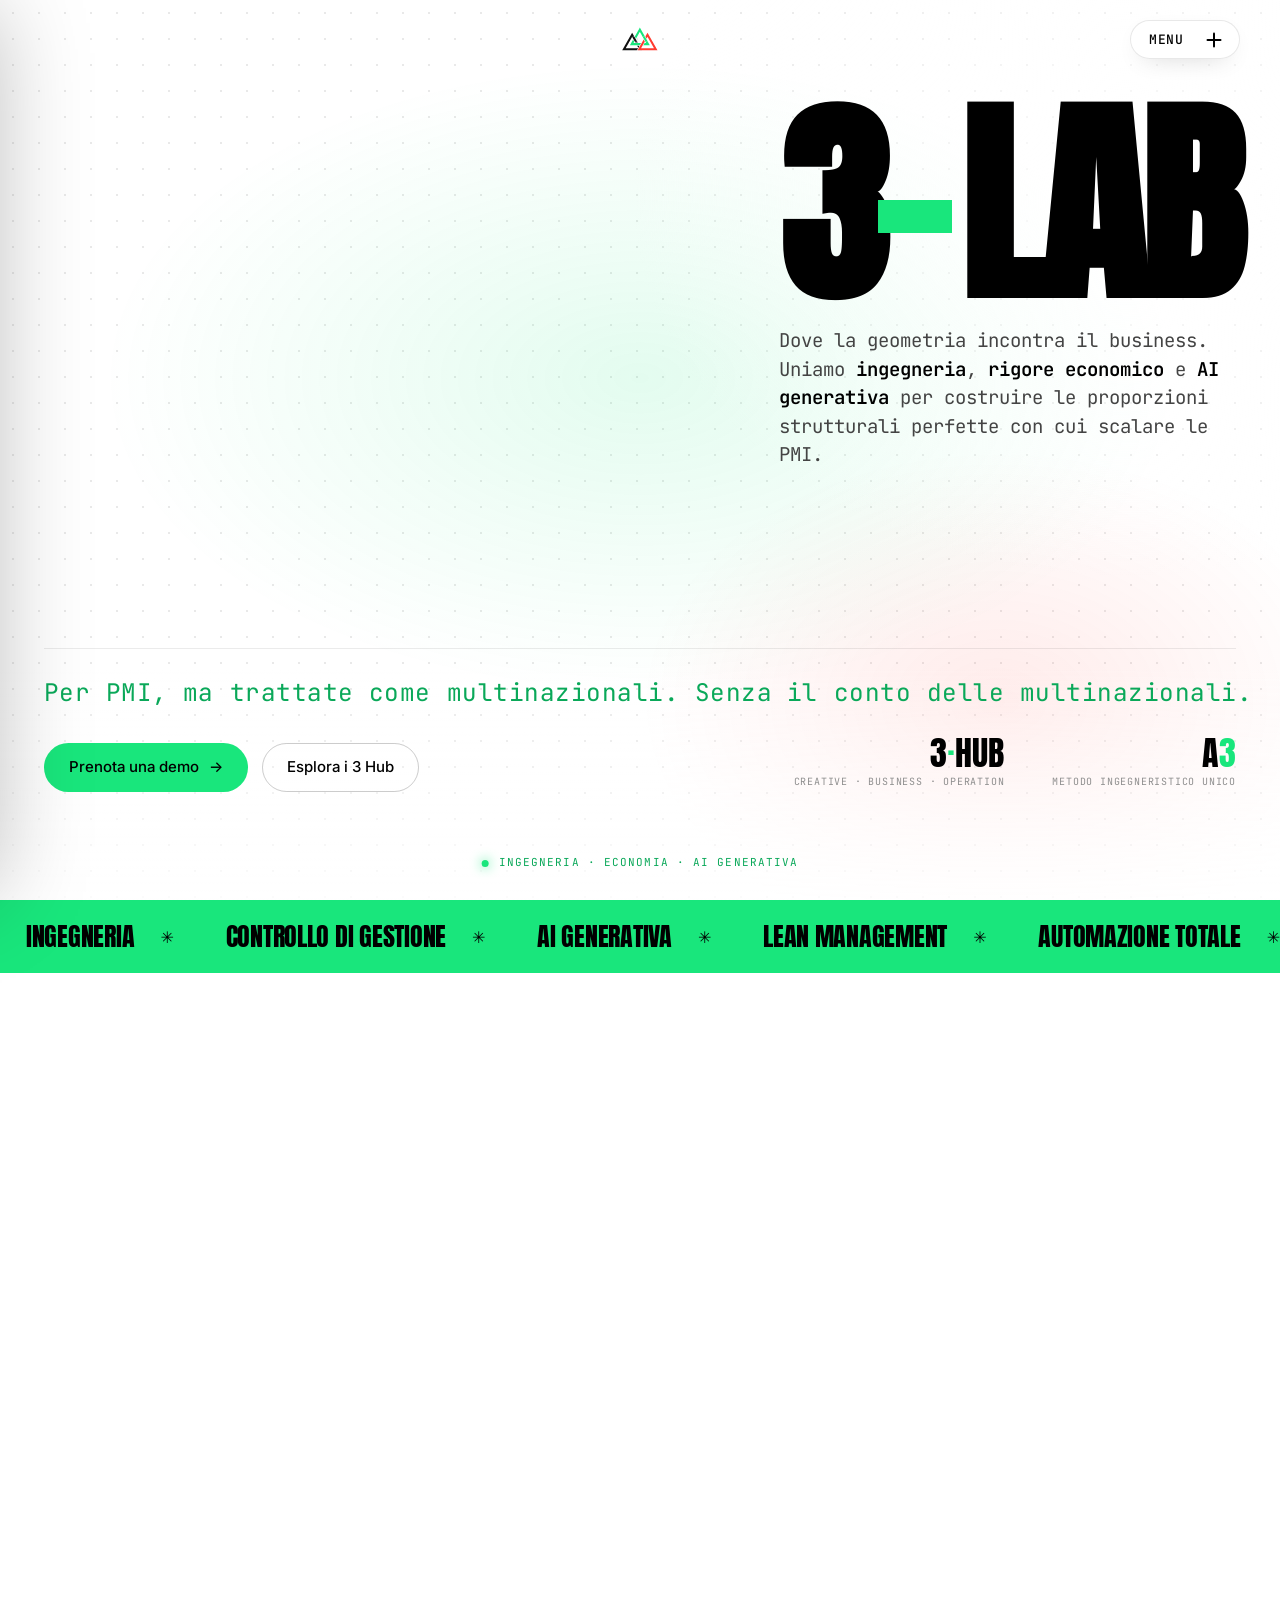
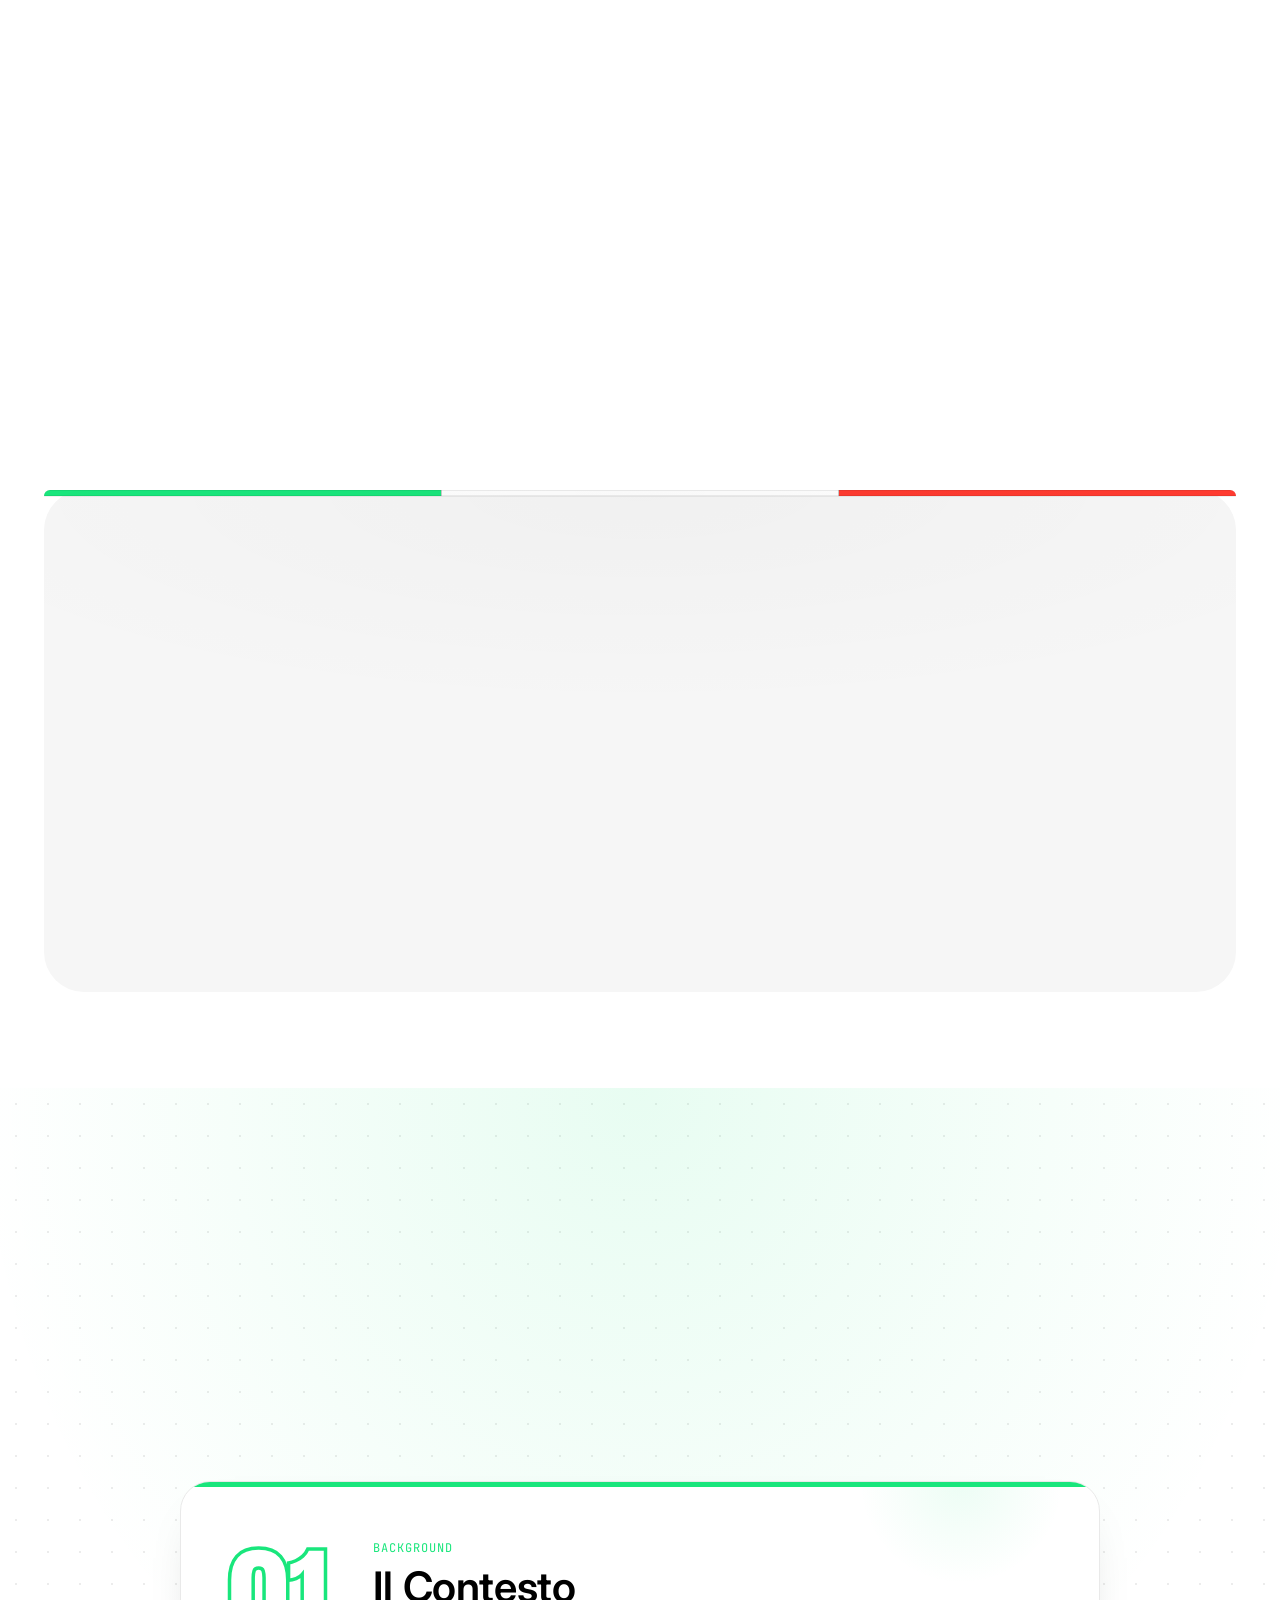
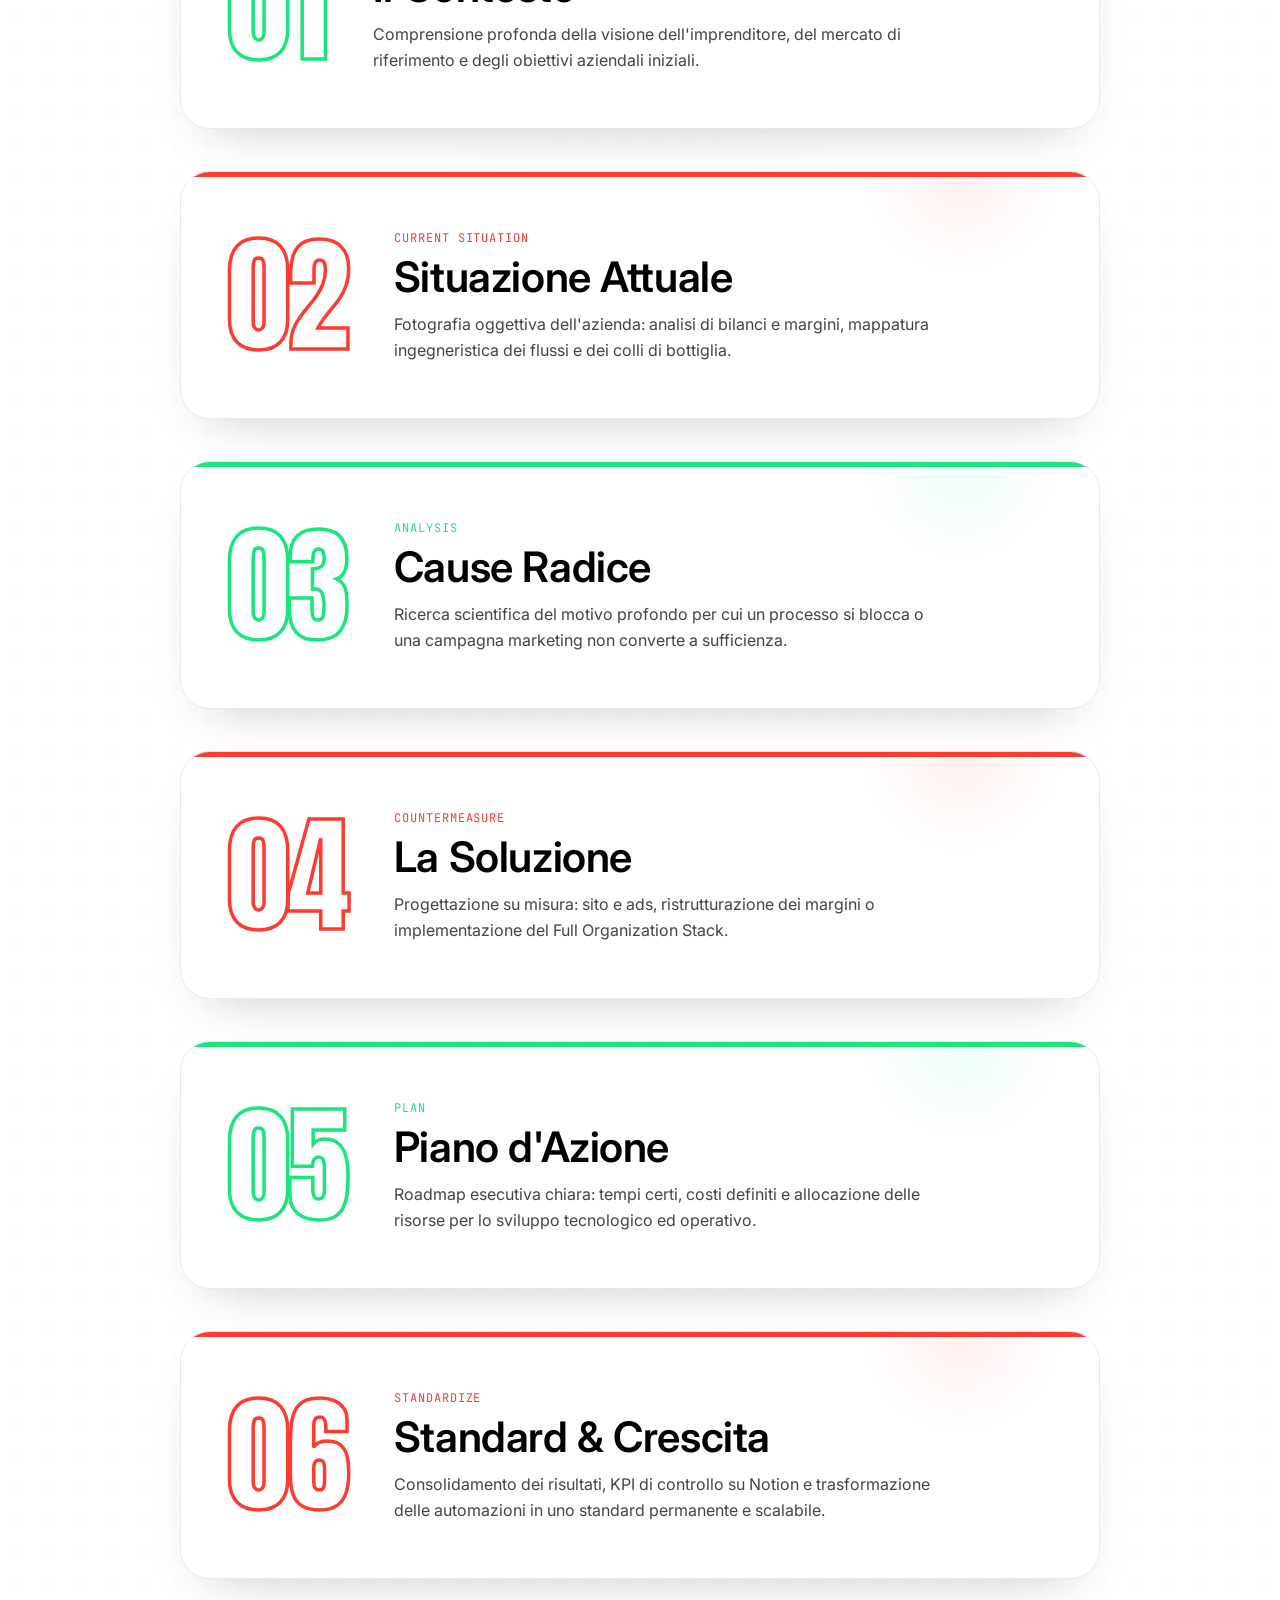
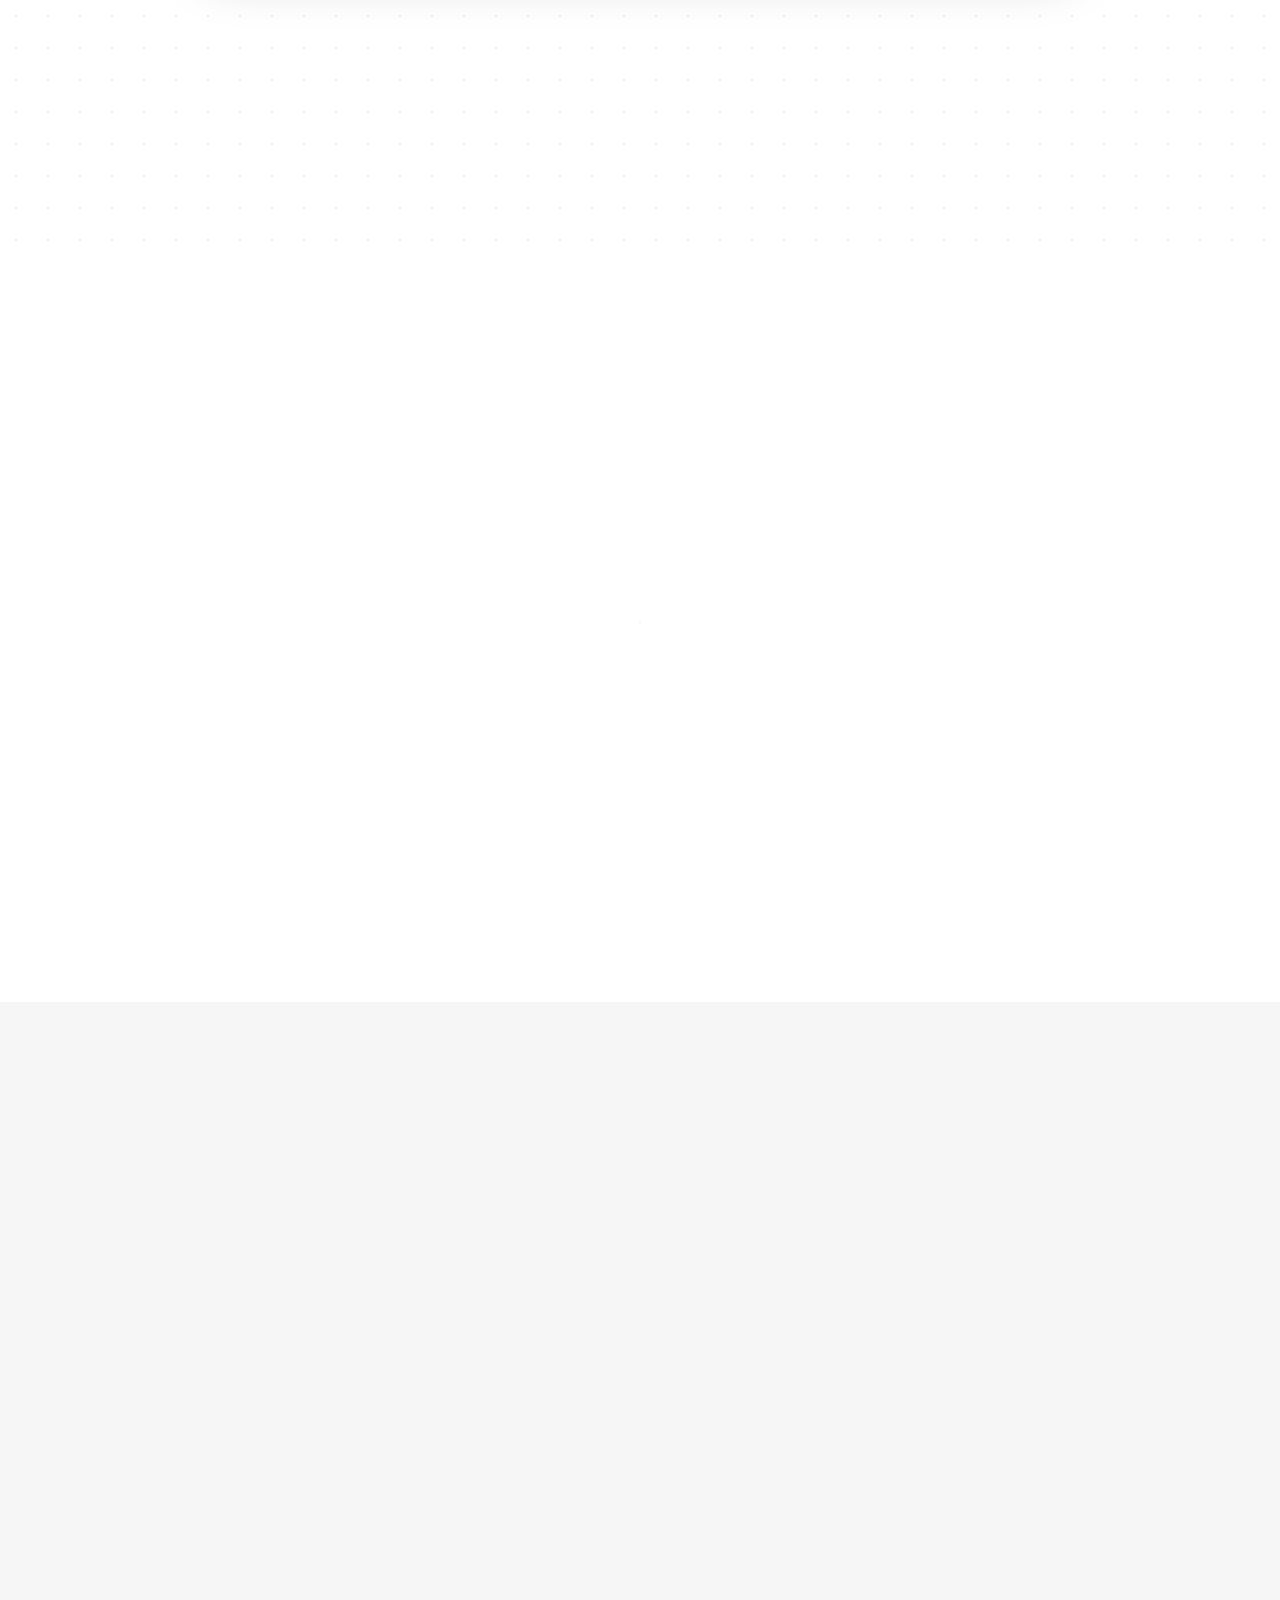
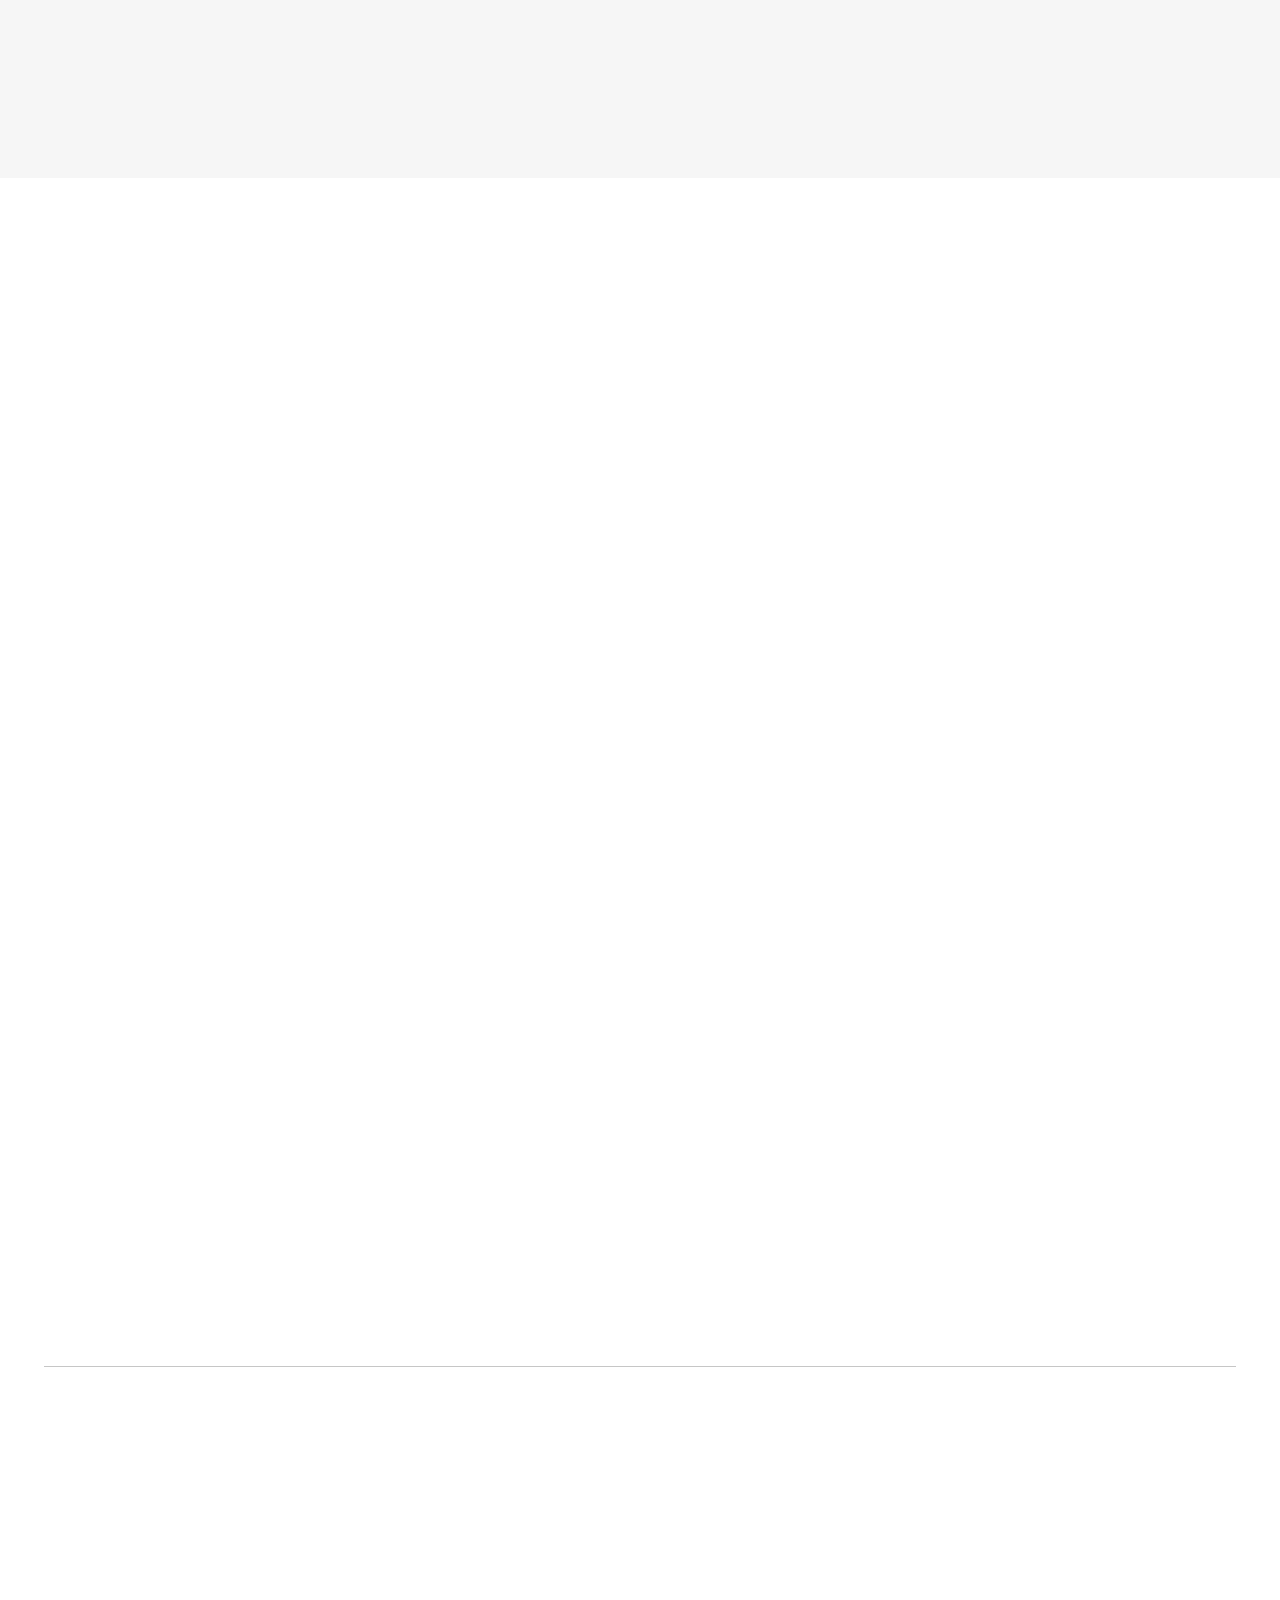
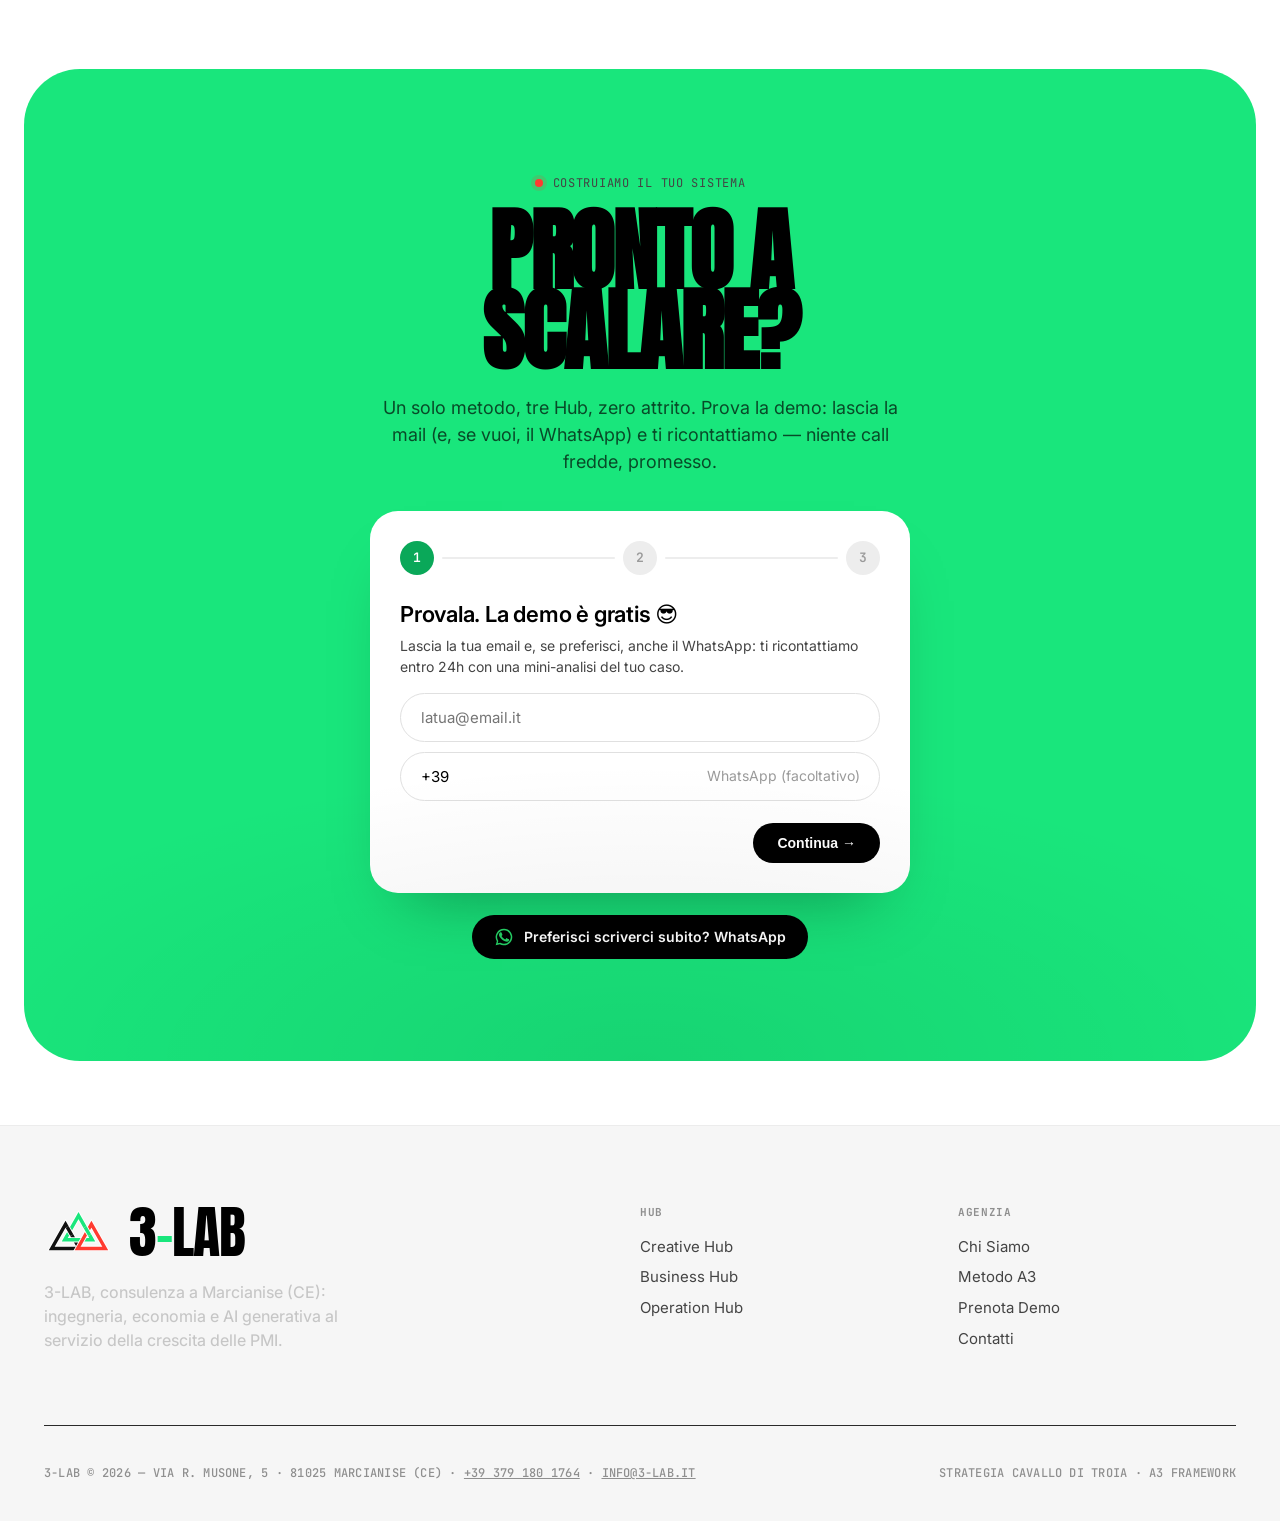
==== index.html @ bcee28e6 "SEO: indirizzo sede Via R. Musone 5, Marcianise Co-Authored-By: Claude Opus 5.5 <noreply@anthropic.c" ====
<!DOCTYPE html>
<html lang="it">
<head>
<meta charset="UTF-8">
<meta name="viewport" content="width=device-width, initial-scale=1.0">
<title>3-LAB (3 Lab) — Consulenza per PMI a Marcianise | 3Card fidelity card</title>
<meta name="description" content="3-LAB (3 Lab) è la società di consulenza di Marcianise (CE) per le PMI: business plan, automazioni, AI generativa e siti web. Creatori di 3Card, la fidelity card digitale nel wallet per bar e ristoranti.">
<link rel="canonical" href="https://3-lab.it/">
<meta name="robots" content="index, follow">
<meta name="theme-color" content="#000000">
<link rel="icon" href="/logo.svg" type="image/svg+xml">
<link rel="apple-touch-icon" href="/apple-touch-icon.png">
<meta property="og:type" content="website">
<meta property="og:locale" content="it_IT">
<meta property="og:site_name" content="3-LAB">
<meta property="og:url" content="https://3-lab.it/">
<meta property="og:title" content="3-LAB — Consulenza per PMI a Marcianise">
<meta property="og:description" content="Ingegneria, economia e AI generativa per far crescere le PMI. Creatori di 3Card, la fidelity card digitale nel wallet.">
<meta property="og:image" content="https://3-lab.it/og.png">
<meta name="twitter:card" content="summary_large_image">
<script type="application/ld+json">
{
  "@context": "https://schema.org",
  "@graph": [
    {
      "@type": "ProfessionalService",
      "@id": "https://3-lab.it/#org",
      "name": "3-LAB",
      "alternateName": ["3 LAB", "3LAB", "3 Lab", "3-Lab", "Tri Lab", "TRI LAB"],
      "description": "Consulenza manageriale per PMI: business planning, automazioni, AI generativa, siti web e video ads. Business, Operation e Creative Hub.",
      "url": "https://3-lab.it/",
      "logo": "https://3-lab.it/logo.png",
      "image": "https://3-lab.it/og.png",
      "email": "info@3-lab.it",
      "telephone": "+39 379 180 1764",
      "address": {"@type": "PostalAddress", "streetAddress": "Via R. Musone, 5", "postalCode": "81025", "addressLocality": "Marcianise", "addressRegion": "CE", "addressCountry": "IT"},
      "areaServed": ["Marcianise", "Caserta", "Campania", "Italia"],
      "knowsAbout": ["consulenza aziendale", "business plan", "automazioni", "intelligenza artificiale", "CRM", "siti web", "fidelity card digitale"]
    },
    {
      "@type": "WebSite",
      "@id": "https://3-lab.it/#website",
      "url": "https://3-lab.it/",
      "name": "3-LAB",
      "alternateName": ["3 LAB", "3LAB", "3 Lab"],
      "inLanguage": "it-IT",
      "publisher": {"@id": "https://3-lab.it/#org"}
    },
    {
      "@type": "Product",
      "name": "3Card",
      "alternateName": ["3 Card", "3Card fidelity card"],
      "description": "Fidelity card digitale per bar, pizzerie e ristoranti: si aggiunge ad Apple o Google Wallet senza app, con punti, premi e promo via notifica.",
      "brand": {"@id": "https://3-lab.it/#org"},
      "url": "https://3card.3-lab.it/",
      "category": "Fidelity card digitale"
    }
  ]
}
</script>

<link rel="preconnect" href="https://fonts.googleapis.com">
<link rel="preconnect" href="https://fonts.gstatic.com" crossorigin>
<link href="https://fonts.googleapis.com/css2?family=Anton&family=Inter:wght@400;450;500;600&family=JetBrains+Mono:wght@400;500&display=swap" rel="stylesheet">

<!-- GSAP + ScrollTrigger -->
<script src="https://cdnjs.cloudflare.com/ajax/libs/gsap/3.12.5/gsap.min.js"></script>
<script src="https://cdnjs.cloudflare.com/ajax/libs/gsap/3.12.5/ScrollTrigger.min.js"></script>

<style>
:root{
  /* --- Palette base (invariata) --- */
  --ink:#000000;
  --paper:#ffffff;
  --canvas:#e6e6e6;
  --mist:#f3f3f3;
  --ash:#c6c6c6;
  --smoke:#8f8f8f;
  --slate:#444444;
  --graphite:#2a2a2a;
  --graphite-2:#1a1a1a;

  /* --- Accenti: il giallo diventa VERDE, con tocchi di ROSSO --- */
  --mint:#d1ffca;          /* verde pallido — bg tag */
  --volt:#19E67C;          /* verde elettrico — accento primario (sostituisce il giallo) */
  --volt-deep:#0aa859;     /* verde per testo su fondo chiaro */
  --signal:#FF3B30;        /* rosso — tocchi / stati / urgenza */
  --signal-soft:#ffe3e1;   /* rosso pallido — bg */
  --navy:#2b2d51;          /* blu-navy del wordmark del logo */

  /* --- Type --- */
  --f-display:'Anton', ui-sans-serif, system-ui, sans-serif;
  --f-sans:'Inter', ui-sans-serif, system-ui, sans-serif;
  --f-mono:'JetBrains Mono', ui-monospace, monospace;

  /* --- Spacing / layout --- */
  --s8:8px; --s16:16px; --s24:24px; --s32:32px; --s40:40px; --s64:64px; --s80:80px; --s96:96px; --s128:128px;
  --maxw:1240px;
}

*{box-sizing:border-box;margin:0;padding:0}
html{scroll-behavior:smooth}
body{
  background:var(--canvas);
  color:var(--ink);
  font-family:var(--f-sans);
  line-height:1.25;
  -webkit-font-smoothing:antialiased;
  overflow-x:hidden;
}
::selection{background:var(--volt);color:var(--ink)}
a{color:inherit}
img{max-width:100%;display:block}

/* ---------- Typography ---------- */
.t-display-xl{font-family:var(--f-display);font-size:clamp(66px,12vw,168px);line-height:.86;letter-spacing:-.03em;text-transform:uppercase}
.t-display{font-family:var(--f-display);font-size:clamp(44px,7vw,92px);line-height:.9;letter-spacing:-.025em;text-transform:uppercase}
.t-heading-lg{font-family:var(--f-display);font-size:clamp(30px,4vw,54px);line-height:.94;letter-spacing:-.02em;text-transform:uppercase}
.t-heading{font-family:var(--f-sans);font-weight:500;font-size:clamp(26px,3vw,40px);line-height:1.05;letter-spacing:-.02em;text-transform:uppercase}
.t-sub{font-family:var(--f-sans);font-weight:600;font-size:20px;line-height:1.2;letter-spacing:-.01em}
.t-body{font-size:16px;line-height:1.5;color:var(--slate);font-weight:450}
.t-body-lg{font-size:clamp(17px,1.7vw,20px);line-height:1.5;color:var(--slate);font-weight:450}
.t-mono{font-family:var(--f-mono);font-size:12px;line-height:1.3;letter-spacing:.02em;text-transform:uppercase;font-weight:500}

/* ---------- Layout ---------- */
.container{max-width:var(--maxw);margin:0 auto;padding:0 var(--s24)}
.section{padding:var(--s96) 0}
.grid-2{display:grid;grid-template-columns:1fr 1fr;gap:var(--s40)}
.grid-3{display:grid;grid-template-columns:repeat(3,1fr);gap:var(--s24)}

.eyebrow{display:inline-flex;align-items:center;gap:10px;font-family:var(--f-mono);font-size:12px;letter-spacing:.06em;text-transform:uppercase;color:var(--slate)}
.eyebrow::before{content:'';width:8px;height:8px;border-radius:50%;background:var(--volt);box-shadow:0 0 0 4px rgba(25,230,124,.18)}
.eyebrow.red::before{background:var(--signal);box-shadow:0 0 0 4px rgba(255,59,48,.16)}

.tag{background:var(--mint);color:var(--ink);border-radius:64px;padding:7px 15px;display:inline-flex;align-items:center;gap:8px;font-family:var(--f-mono);font-size:11px;letter-spacing:.03em;text-transform:uppercase}
.tag::before{content:'';width:6px;height:6px;border-radius:50%;background:var(--ink)}
.tag.red{background:var(--signal-soft)}
.tag.red::before{background:var(--signal)}
.tag.dark{background:var(--volt);color:var(--ink)}

/* ---------- Buttons ---------- */
.btn{display:inline-flex;align-items:center;gap:10px;font-family:var(--f-sans);font-weight:500;font-size:15px;text-decoration:none;border-radius:100px;padding:14px 24px;cursor:pointer;border:1px solid transparent;transition:transform .35s cubic-bezier(.2,.8,.2,1),background .3s,color .3s,border-color .3s}
.btn:hover{transform:translateY(-2px)}
.btn-primary{background:var(--volt);color:var(--ink)}
.btn-primary:hover{background:#12d472}
.btn-dark{background:var(--ink);color:var(--paper)}
.btn-dark:hover{background:var(--graphite-2)}
.btn-ghost{border-color:rgba(255,255,255,.22);color:var(--paper)}
.btn-ghost:hover{border-color:var(--volt);color:var(--volt)}
.btn-ghost-dark{border-color:rgba(0,0,0,.2);color:var(--ink)}
.btn-ghost-dark:hover{border-color:var(--ink)}
.btn .arrow{transition:transform .35s cubic-bezier(.2,.8,.2,1)}
.btn:hover .arrow{transform:translateX(4px)}

/* ---------- NAV ---------- */
.nav-wrap{position:fixed;top:18px;left:0;right:0;z-index:100;display:flex;justify-content:center;padding:0 16px;pointer-events:none}
.nav{pointer-events:auto;display:flex;align-items:center;gap:var(--s24);background:rgba(255,255,255,.72);backdrop-filter:blur(18px) saturate(1.4);-webkit-backdrop-filter:blur(18px) saturate(1.4);border:1px solid rgba(0,0,0,.06);border-radius:100px;padding:8px 8px 8px 22px;box-shadow:0 10px 40px -12px rgba(0,0,0,.28);transition:background .4s,border-color .4s}
.nav-logo{font-family:var(--f-display);font-size:20px;letter-spacing:-.02em;text-transform:uppercase;display:flex;align-items:center;gap:8px;white-space:nowrap}
.nav-logo .dot{width:9px;height:9px;border-radius:50%;background:var(--volt);display:inline-block}
.nav-links{display:flex;gap:22px;list-style:none}
.nav-links a{text-decoration:none;font-size:14px;font-weight:500;color:var(--slate);position:relative;padding:4px 0;transition:color .25s}
.nav-links a::after{content:'';position:absolute;left:0;bottom:-2px;height:2px;width:0;background:var(--volt);transition:width .3s}
.nav-links a:hover{color:var(--ink)}
.nav-links a:hover::after{width:100%}
.nav-cta{background:var(--ink);color:var(--paper);border-radius:100px;padding:11px 20px;font-size:14px;font-weight:500;text-decoration:none;white-space:nowrap;transition:background .3s}
.nav-cta:hover{background:var(--graphite-2)}
@media(max-width:820px){.nav-links{display:none}}

/* ---------- HERO ---------- */
.hero{position:relative;background:var(--ink);color:var(--paper);overflow:hidden;
  background-image:radial-gradient(var(--graphite) 1px,transparent 1px);
  background-size:26px 26px;
  border-bottom-left-radius:56px;border-bottom-right-radius:56px}
.hero-ag{position:absolute;inset:0;width:100%;height:100%;z-index:1;display:block;pointer-events:none}
.hero-veil{position:absolute;inset:0;z-index:2;pointer-events:none;background:linear-gradient(90deg,rgba(0,0,0,.78) 0%,rgba(0,0,0,.45) 36%,rgba(0,0,0,0) 64%),linear-gradient(0deg,rgba(0,0,0,.55),transparent 24%)}
.hero-ag-tag{position:absolute;right:28px;bottom:30px;z-index:3;font-family:var(--f-mono);font-size:10px;letter-spacing:.12em;text-transform:uppercase;color:var(--smoke);display:flex;align-items:center;gap:9px}
.hero-ag-tag::before{content:'';width:6px;height:6px;border-radius:50%;background:var(--volt);box-shadow:0 0 10px var(--volt);animation:cue 1.8s ease-in-out infinite}
.hero-inner{min-height:100vh;display:flex;flex-direction:column;justify-content:center;position:relative;z-index:3}
.hero-glow{position:absolute;inset:0;z-index:1;pointer-events:none;
  background:
    radial-gradient(60% 50% at 50% 42%, rgba(25,230,124,.16), transparent 70%),
    radial-gradient(40% 40% at 78% 78%, rgba(255,59,48,.10), transparent 70%)}
.hero-grid{display:grid;grid-template-columns:1.05fr .95fr;gap:var(--s64);align-items:center;width:100%}
.hero-left{position:relative}
.hero-left::before{content:none}
.hero-eyebrow{font-family:var(--f-mono);font-size:12px;letter-spacing:.1em;text-transform:uppercase;color:var(--volt);margin-bottom:22px;display:inline-flex;align-items:center;gap:10px}
.hero-eyebrow::before{content:'';width:7px;height:7px;border-radius:50%;background:var(--volt);box-shadow:0 0 12px var(--volt)}
.hero h1{color:var(--paper)}
.hero h1 .accent{color:var(--volt)}
.hero h1 .dash{display:inline-block;width:.34em;height:.15em;background:var(--volt);vertical-align:.3em;margin:0 .03em 0 -.01em}
.hero-sub{font-family:var(--f-mono);font-size:14px;line-height:1.55;color:var(--ash);max-width:420px;margin-top:26px;text-transform:none;letter-spacing:0}
.hero-actions{margin-top:38px;display:flex;gap:14px;flex-wrap:wrap}
.hero-metrics{margin-top:46px;display:flex;gap:34px;flex-wrap:wrap}
.hero-metric .n{font-family:var(--f-display);font-size:34px;line-height:1;color:var(--paper)}
.hero-metric .n .u{color:var(--volt)}
.hero-metric .l{font-family:var(--f-mono);font-size:10px;letter-spacing:.08em;color:var(--smoke);text-transform:uppercase;margin-top:6px}

/* Vitruvian geometry (draws on scroll) */
.hero-right{display:flex;justify-content:center;align-items:center;position:relative}
.geo{width:100%;max-width:460px;aspect-ratio:1;position:relative}
.geo svg{width:100%;height:100%;overflow:visible}
.geo svg [data-draw]{fill:none;stroke:var(--paper);stroke-width:.7;opacity:.9}
.geo svg .axis{stroke:var(--graphite);stroke-width:.5;stroke-dasharray:1.5 2.5}
.geo svg .accent-line{stroke:var(--volt)}
.geo svg .signal-line{stroke:var(--signal)}
.geo .node{fill:var(--paper);stroke:none}
.geo .node.v{fill:var(--volt)}
.geo .node.r{fill:var(--signal)}
.geo-label{position:absolute;font-family:var(--f-mono);font-size:9px;letter-spacing:.08em;color:var(--smoke);text-transform:uppercase}

.scroll-cue{position:absolute;bottom:30px;left:50%;transform:translateX(-50%);z-index:4;font-family:var(--f-mono);font-size:10px;letter-spacing:.14em;color:var(--smoke);text-transform:uppercase;display:flex;flex-direction:column;align-items:center;gap:10px}
.scroll-cue .bar{width:1px;height:38px;background:linear-gradient(var(--volt),transparent);animation:cue 1.8s ease-in-out infinite}
@keyframes cue{0%,100%{opacity:.3;transform:scaleY(.6)}50%{opacity:1;transform:scaleY(1)}}

/* ---------- MARQUEE ---------- */
.marquee{background:var(--volt);color:var(--ink);padding:20px 0;overflow:hidden;white-space:nowrap;position:relative;z-index:5}
.marquee-track{display:inline-flex;gap:0;will-change:transform}
.marquee-item{font-family:var(--f-display);font-size:26px;text-transform:uppercase;letter-spacing:-.01em;padding:0 26px;display:inline-flex;align-items:center;gap:26px}
.marquee-item::after{content:'✳';font-size:16px;color:var(--ink)}

/* ---------- BIO (decrypt) ---------- */
.bio{position:relative;background:var(--mist);
  background-image:linear-gradient(var(--canvas) 1px,transparent 1px),linear-gradient(90deg,var(--canvas) 1px,transparent 1px);
  background-size:44px 44px}
.bio-card{background:var(--paper);border-radius:40px;padding:clamp(36px,6vw,80px);max-width:1000px;margin:0 auto;box-shadow:0 40px 80px -50px rgba(0,0,0,.35)}
.bio-text{font-family:var(--f-mono);font-size:clamp(19px,2.6vw,31px);line-height:1.6;color:var(--ink);letter-spacing:-.01em}
.decrypt{display:inline-block;background:var(--ink);color:var(--ink);padding:0 8px;border-radius:5px;cursor:crosshair;transition:background .25s,color .25s;position:relative}
.decrypt:hover{background:var(--volt);color:var(--ink)}
.decrypt.r:hover{background:var(--signal);color:var(--paper)}
.bio-help{text-align:center;margin-top:26px;color:var(--smoke)}

/* ---------- CHI SIAMO ---------- */
.about{background:var(--canvas)}
.about-head{display:grid;grid-template-columns:1fr 1fr;gap:var(--s40);align-items:end;margin-bottom:var(--s64)}
.about-lead{font-size:clamp(22px,2.8vw,34px);line-height:1.28;font-weight:450;letter-spacing:-.01em;color:var(--ink)}
.about-lead em{font-style:normal;color:var(--volt-deep);font-weight:600}
.about-lead .red{color:var(--signal);font-weight:600}
.team-panel{position:relative;overflow:hidden;background:var(--ink);border-radius:40px;padding:clamp(24px,3.5vw,44px);background-image:radial-gradient(var(--graphite) 1px,transparent 1px);background-size:26px 26px}
.team-panel .flag-strip{position:absolute;top:0;left:0;right:0;height:5px;background:linear-gradient(90deg,var(--volt) 0 33.33%,#fff 33.33% 66.66%,var(--signal) 66.66% 100%)}
.team-panel .flag-cap{position:relative;z-index:2;display:flex;align-items:center;gap:10px;font-family:var(--f-mono);font-size:11px;letter-spacing:.06em;text-transform:uppercase;color:var(--smoke);margin-bottom:26px}
.team-panel .flag-cap .tri{display:inline-flex;height:12px;width:26px;border-radius:3px;overflow:hidden}
.team-panel .flag-cap .tri i{flex:1}
.team{display:grid;grid-template-columns:repeat(3,1fr);gap:20px;position:relative;z-index:2}
.member{background:#141414;border:1px solid var(--graphite);border-radius:26px;padding:var(--s32);display:flex;flex-direction:column;gap:16px;position:relative;overflow:hidden;transition:transform .5s cubic-bezier(.2,.8,.2,1),border-color .5s}
.member:hover{transform:translateY(-6px);border-color:var(--accent,var(--volt))}
.member::before{content:'';position:absolute;top:0;left:0;right:0;height:5px;background:var(--accent,var(--volt))}
.member .avatar{width:64px;height:64px;border-radius:18px;display:flex;align-items:center;justify-content:center;font-family:var(--f-display);font-size:26px;background:var(--accent,var(--volt));color:var(--accent-fg,#000)}
.member .role{font-family:var(--f-mono);font-size:11px;letter-spacing:.05em;text-transform:uppercase;color:var(--accent,var(--volt-deep))}
.member h3{font-family:var(--f-sans);font-weight:600;font-size:24px;letter-spacing:-.01em;color:var(--paper)}
.member .m-body{font-size:14px;line-height:1.5;color:var(--ash)}
.member .focus{margin-top:auto;padding-top:16px;border-top:1px solid var(--graphite);font-family:var(--f-mono);font-size:11px;color:var(--smoke);text-transform:uppercase;letter-spacing:.03em}
.stats{display:grid;grid-template-columns:repeat(4,1fr);gap:var(--s24);margin-top:var(--s64);border-top:1px solid var(--ash);padding-top:var(--s40)}
.stat .n{font-family:var(--f-display);font-size:clamp(40px,5vw,68px);line-height:1;letter-spacing:-.02em}
.stat .n .u{color:var(--volt-deep)}
.stat .l{font-family:var(--f-mono);font-size:11px;color:var(--slate);text-transform:uppercase;letter-spacing:.03em;margin-top:10px;max-width:190px}
@media(max-width:820px){.stats{grid-template-columns:1fr 1fr}}

/* ---------- HUBS ---------- */
.hubs{background:var(--mist)}
.hub-card{background:var(--paper);border-radius:32px;padding:var(--s40);display:flex;flex-direction:column;gap:20px;position:relative;overflow:hidden;transition:transform .5s cubic-bezier(.2,.8,.2,1),box-shadow .5s}
.hub-card:hover{transform:translateY(-6px);box-shadow:0 40px 70px -45px rgba(0,0,0,.45)}
.hub-num{font-family:var(--f-mono);font-size:12px;color:var(--smoke);letter-spacing:.05em}
.hub-card h3{font-family:var(--f-sans);font-weight:600;font-size:30px;letter-spacing:-.02em;line-height:1}
.hub-card .lede{color:var(--slate);font-size:15px;line-height:1.5}
.hub-list{list-style:none;display:flex;flex-direction:column;gap:12px;margin-top:6px}
.hub-list li{display:flex;gap:12px;align-items:flex-start;font-size:14px;color:var(--slate);line-height:1.4}
.hub-list li::before{content:'';flex:0 0 auto;width:7px;height:7px;border-radius:2px;background:var(--accent,var(--volt));margin-top:5px;transform:rotate(45deg)}
.hub-card .badge{position:absolute;top:26px;right:26px;font-family:var(--f-mono);font-size:10px;letter-spacing:.05em;color:var(--accent-ink,var(--volt-deep));text-transform:uppercase;border:1px solid currentColor;border-radius:100px;padding:4px 10px;opacity:.7}

/* ---------- HUB FOLDERS (React Bits · portato in vanilla) ---------- */
.folders-hint{text-align:center;font-family:var(--f-mono);font-size:11px;letter-spacing:.05em;text-transform:uppercase;color:var(--smoke);margin-bottom:var(--s40)}
.folders{position:relative;display:flex;justify-content:center;align-items:flex-start;gap:clamp(24px,5vw,80px);flex-wrap:wrap;padding:96px clamp(20px,4vw,48px) 52px;background:linear-gradient(180deg,#151515,#0b0b0b);border-radius:40px}
.folders::before{content:'';position:absolute;top:0;left:0;right:0;height:5px;border-radius:40px 40px 0 0;background:linear-gradient(90deg,var(--volt) 0 33.33%,#fff 33.33% 66.66%,var(--signal) 66.66% 100%)}
.folders::after{content:'';position:absolute;inset:0;border-radius:40px;background:radial-gradient(120% 80% at 50% 0%, rgba(255,255,255,.05), transparent 55%);pointer-events:none}
.folder-col{position:relative;z-index:1;display:flex;flex-direction:column;align-items:center}
.folder-slot{height:220px;display:flex;align-items:center;justify-content:center}
.folder-scale{transform:scale(1.7);transform-origin:center}
.folder-label{text-align:center;margin-top:6px}
.folder-label .fl-num{font-family:var(--f-mono);font-size:11px;letter-spacing:.05em;text-transform:uppercase}
.folder-label h3{font-family:var(--f-sans);font-weight:600;font-size:22px;letter-spacing:-.01em;margin:8px 0 4px;color:var(--paper)}
.folder-label p{font-size:13px;color:var(--ash)}
.fl-open{margin-top:16px;background:rgba(255,255,255,.03);border:1px solid rgba(255,255,255,.22);border-radius:100px;padding:9px 18px;font-family:var(--f-sans);font-size:13px;font-weight:500;cursor:pointer;color:var(--paper);display:inline-flex;gap:8px;align-items:center;transition:border-color .25s,background .25s,gap .25s}
.fl-open:hover{border-color:var(--paper);background:rgba(255,255,255,.08);gap:12px}
.fl-open span{transition:transform .25s}
.fl-open:hover span{transform:translateX(3px)}

.folder{--paper-1:#E6E6E6;--paper-2:#F2F2F2;--paper-3:#ffffff;transition:all .2s ease-in;cursor:pointer;outline:none}
.folder:not(.open):hover{transform:translateY(-10px)}
.folder:not(.open):hover .folder__front{transform:skew(15deg) scaleY(.5)}
.folder:not(.open):hover .right{transform:skew(-15deg) scaleY(.5)}
.folder:not(.open):hover .paper:nth-child(1){transform:translate(-92%,-46%) rotateZ(-11deg)}
.folder:not(.open):hover .paper:nth-child(2){transform:translate(-4%,-48%) rotateZ(11deg);height:80%}
.folder:not(.open):hover .paper:nth-child(3){transform:translate(-50%,-58%) rotateZ(3deg);height:80%}
.folder.open{transform:translateY(-8px)}
.folder.open .paper:nth-child(1){transform:translate(calc(-120% + var(--magnet-x,0px)),calc(-70% + var(--magnet-y,0px))) rotateZ(-15deg)}
.folder.open .paper:nth-child(1):hover{transform:translate(calc(-120% + var(--magnet-x,0px)),calc(-70% + var(--magnet-y,0px))) rotateZ(-15deg) scale(1.1)}
.folder.open .paper:nth-child(2){transform:translate(calc(10% + var(--magnet-x,0px)),calc(-70% + var(--magnet-y,0px))) rotateZ(15deg);height:80%}
.folder.open .paper:nth-child(2):hover{transform:translate(calc(10% + var(--magnet-x,0px)),calc(-70% + var(--magnet-y,0px))) rotateZ(15deg) scale(1.1)}
.folder.open .paper:nth-child(3){transform:translate(calc(-50% + var(--magnet-x,0px)),calc(-100% + var(--magnet-y,0px))) rotateZ(5deg);height:80%}
.folder.open .paper:nth-child(3):hover{transform:translate(calc(-50% + var(--magnet-x,0px)),calc(-100% + var(--magnet-y,0px))) rotateZ(5deg) scale(1.1)}
.folder.open .folder__front{transform:skew(15deg) scaleY(.6)}
.folder.open .right{transform:skew(-15deg) scaleY(.6)}
.folder__back{position:relative;width:100px;height:80px;background:var(--folder-back-color);border-radius:0 10px 10px 10px}
.folder__back::after{position:absolute;z-index:0;bottom:98%;left:0;content:'';width:30px;height:10px;background:var(--folder-back-color);border-radius:5px 5px 0 0}
.paper{position:absolute;z-index:2;bottom:10%;left:50%;transform:translate(-50%,10%);width:70%;height:80%;background:var(--paper-1);border-radius:10px;transition:all .3s ease-in-out;display:flex;align-items:center;justify-content:center;text-align:center;font-family:var(--f-mono);font-size:8px;letter-spacing:.02em;text-transform:uppercase;color:#333;padding:6px;overflow:hidden;box-shadow:0 4px 10px -6px rgba(0,0,0,.3)}
.paper:nth-child(2){background:var(--paper-2);width:80%;height:70%}
.paper:nth-child(3){background:var(--paper-3);width:90%;height:60%}
.folder__front{position:absolute;z-index:3;width:100%;height:100%;background:var(--folder-color);border-radius:5px 10px 10px 10px;transform-origin:bottom;transition:all .3s ease-in-out;box-shadow:inset 0 2px 6px rgba(255,255,255,.15)}
.folder:focus-visible .folder__back{outline:2px solid var(--folder-color);outline-offset:6px;border-radius:10px}

/* ---------- HUB MODAL (la "pagina" di ogni cartella) ---------- */
.hub-modal-overlay{position:fixed;inset:0;z-index:200;display:flex;align-items:center;justify-content:center;padding:24px;background:rgba(0,0,0,.72);backdrop-filter:blur(9px);-webkit-backdrop-filter:blur(9px);opacity:0;visibility:hidden;transition:opacity .35s,visibility .35s}
.hub-modal-overlay.show{opacity:1;visibility:visible}
.hub-modal{position:relative;width:100%;max-width:720px;max-height:88vh;overflow-y:auto;background:linear-gradient(180deg,#161616,#0c0c0c);border:1px solid var(--graphite);border-radius:30px;padding:clamp(28px,4vw,48px);color:var(--paper);transform:translateY(22px) scale(.97);transition:transform .42s cubic-bezier(.2,.8,.2,1)}
.hub-modal-overlay.show .hub-modal{transform:none}
.hub-modal::before{content:'';position:absolute;top:0;left:0;right:0;height:5px;border-radius:30px 30px 0 0;background:var(--hm-accent,var(--volt))}
.hub-modal-close{position:absolute;top:18px;right:18px;width:40px;height:40px;border-radius:50%;border:1px solid var(--graphite);background:#1c1c1c;color:var(--ash);font-size:14px;cursor:pointer;display:flex;align-items:center;justify-content:center;transition:border-color .25s,color .25s;z-index:2}
.hub-modal-close:hover{border-color:var(--hm-accent,var(--volt));color:var(--paper)}
.hm-eyebrow{font-family:var(--f-mono);font-size:11px;letter-spacing:.06em;text-transform:uppercase;color:var(--hm-accent,var(--volt))}
.hm-title{font-family:var(--f-display);font-size:clamp(38px,6vw,64px);line-height:.92;letter-spacing:-.02em;text-transform:uppercase;margin:14px 0 16px;color:var(--paper)}
.hm-desc{font-size:16px;line-height:1.6;color:var(--ash);max-width:600px}
.hm-inside{margin-top:32px;border-top:1px solid var(--graphite);padding-top:26px}
.hm-inside-h{font-family:var(--f-mono);font-size:11px;letter-spacing:.06em;text-transform:uppercase;color:var(--smoke);margin-bottom:16px}
.hm-items{display:flex;flex-direction:column;gap:12px}
.hm-item{display:grid;grid-template-columns:auto 1fr;gap:16px;align-items:start;background:#141414;border:1px solid var(--graphite);border-radius:16px;padding:16px 18px;transition:border-color .25s}
.hm-item:hover{border-color:var(--hm-accent,var(--volt))}
.hm-item .n{font-family:var(--f-mono);font-size:12px;color:var(--hm-accent,var(--volt));padding-top:2px}
.hm-item .t{font-weight:600;font-size:16px;color:var(--paper)}
.hm-item .d{font-size:13.5px;color:var(--smoke);line-height:1.5;margin-top:4px}
.hm-tech{display:flex;flex-wrap:wrap;gap:8px;margin-top:24px}
.hm-tech span{font-family:var(--f-mono);font-size:10px;letter-spacing:.03em;text-transform:uppercase;color:var(--ash);border:1px solid var(--graphite);border-radius:100px;padding:7px 13px}
@media(max-width:900px){.folder-scale{transform:scale(1.45)}.folder-slot{height:180px}}

/* ---------- FRAMEWORK A3 (ScrollStack · card impilate) ---------- */
.a3{color:var(--paper);background-color:#0c0e0d;background-image:radial-gradient(90% 55% at 50% 0%, rgba(25,230,124,.09), transparent 58%), radial-gradient(rgba(255,255,255,.035) 1px, transparent 1px);background-size:auto, 32px 32px}
.a3-intro{max-width:660px;margin-bottom:var(--s64)}
.a3-intro .t-body-lg{color:var(--ash)}
.a3-stack{position:relative;max-width:920px;margin:0 auto;padding-bottom:14vh}
.a3-scard{position:sticky;top:calc(116px + var(--i,0) * 14px);min-height:248px;background:linear-gradient(158deg,#1b1e1d 0%,#0f1110 100%);border:1px solid rgba(255,255,255,.07);border-radius:30px;padding:clamp(26px,4vw,46px);margin-bottom:42px;display:grid;grid-template-columns:auto 1fr;gap:clamp(20px,4vw,46px);align-items:center;transform-origin:top center;will-change:transform,filter,opacity;box-shadow:0 -20px 60px -28px rgba(0,0,0,.85), inset 0 1px 0 rgba(255,255,255,.05);overflow:hidden}
.a3-scard::before{content:'';position:absolute;top:0;left:0;right:0;height:5px;background:var(--acc,var(--volt));z-index:2}
.a3-scard::after{content:'';position:absolute;inset:0;background:radial-gradient(80% 130% at 100% 0%, var(--acc,var(--volt)), transparent 62%);opacity:.09;pointer-events:none}
.a3-scard-num{font-family:var(--f-display);font-size:clamp(64px,10vw,132px);line-height:.76;letter-spacing:-.02em;color:transparent;-webkit-text-stroke:3.5px var(--acc,var(--volt))}
.a3-scard-k{font-family:var(--f-mono);font-size:12px;letter-spacing:.08em;text-transform:uppercase;color:var(--acc,var(--volt))}
.a3-scard h3{font-family:var(--f-sans);font-weight:600;font-size:clamp(26px,3.6vw,42px);letter-spacing:-.01em;color:var(--paper);margin:10px 0 14px;line-height:1}
.a3-scard p{color:var(--ash);font-size:16px;line-height:1.6;max-width:560px}
@media(max-width:640px){.a3-scard{grid-template-columns:1fr;gap:12px;min-height:206px}.a3-scard-num{font-size:66px}}

/* ---------- FULL ORG STACK (inverted) ---------- */
.stack{background:var(--ink);color:var(--paper);
  background-image:radial-gradient(var(--graphite) 1px,transparent 1px);background-size:30px 30px}
.stack .t-body{color:var(--ash)}
.stack-grid{display:grid;grid-template-columns:1.1fr .9fr;gap:var(--s40);align-items:start}
.stack-list{display:flex;flex-direction:column;gap:14px;margin-top:var(--s32)}
.stack-item{background:var(--graphite-2);border:1px solid var(--graphite);border-radius:20px;padding:22px 24px;display:grid;grid-template-columns:auto 1fr auto;gap:18px;align-items:center;transition:border-color .3s,transform .3s}
.stack-item:hover{border-color:var(--volt);transform:translateX(4px)}
.stack-item .si-n{font-family:var(--f-mono);font-size:12px;color:var(--volt)}
.stack-item .si-t{font-weight:600;font-size:17px}
.stack-item .si-d{font-size:13px;color:var(--smoke);margin-top:3px;line-height:1.4}
.stack-item .si-tech{font-family:var(--f-mono);font-size:10px;letter-spacing:.03em;color:var(--ash);text-transform:uppercase;border:1px solid var(--graphite);border-radius:100px;padding:6px 12px;white-space:nowrap}
@media(max-width:900px){.stack-grid{grid-template-columns:1fr}.stack-item{grid-template-columns:auto 1fr}.stack-item .si-tech{grid-column:1/-1;justify-self:start}}

/* ---------- CHAT-TO-CMS (sezione dedicata) ---------- */
.chat-sec{background:var(--ink);color:var(--paper);overflow:hidden;background-image:radial-gradient(var(--graphite) 1px,transparent 1px);background-size:30px 30px}
.chat-sec .t-body,.chat-sec .t-body-lg{color:var(--ash)}
.chat-grid{display:grid;grid-template-columns:1fr 1fr;gap:var(--s64);align-items:center}
.flow-list{list-style:none;margin:var(--s32) 0 var(--s24);display:flex;flex-direction:column}
.flow-list li{position:relative;padding:0 0 22px 36px;font-size:15px;color:var(--ash);line-height:1.45}
.flow-list li:last-child{padding-bottom:0}
.flow-list li::before{content:'';position:absolute;left:10px;top:20px;bottom:0;width:1px;background:var(--graphite)}
.flow-list li:last-child::before{display:none}
.flow-list li .dot{position:absolute;left:2px;top:1px;width:18px;height:18px;border-radius:50%;background:var(--graphite-2);border:1px solid var(--volt);display:flex;align-items:center;justify-content:center;font-size:9px;color:var(--volt);font-family:var(--f-mono)}
.flow-list li strong{color:var(--paper);font-weight:600}
.chat-sec .kick{font-family:var(--f-mono);font-size:12px;color:var(--volt);letter-spacing:.02em}
.phone{width:330px;max-width:100%;margin:0 auto;background:#0c0c0c;border:1px solid var(--graphite);border-radius:42px;padding:14px;box-shadow:0 50px 90px -40px rgba(0,0,0,.85);position:relative}
.phone::after{content:'';position:absolute;top:26px;left:50%;transform:translateX(-50%);width:78px;height:6px;border-radius:6px;background:#000;z-index:3}
.phone-screen{background:linear-gradient(180deg,#131313,#0a0a0a);border-radius:30px;padding:28px 16px 20px;min-height:470px;display:flex;flex-direction:column;position:relative;overflow:hidden;color:#f4f4f4}
.phone-screen::before{content:'';position:absolute;top:-30%;right:-30%;width:220px;height:220px;border-radius:50%;background:radial-gradient(circle,rgba(25,230,124,.18),transparent 70%);pointer-events:none}
.phone-head{display:flex;align-items:center;gap:10px;padding-bottom:14px;border-bottom:1px solid var(--graphite);margin-bottom:16px;position:relative;z-index:2}
.phone-head .pic{width:36px;height:36px;border-radius:50%;background:var(--volt);color:#000;display:flex;align-items:center;justify-content:center;font-family:var(--f-display);font-size:16px}
.phone-head .nm{font-weight:600;font-size:14px;line-height:1.1}
.phone-head .st{font-family:var(--f-mono);font-size:9px;color:var(--volt);letter-spacing:.03em;margin-top:3px}
.chat{display:flex;flex-direction:column;gap:10px;position:relative;z-index:2}
.bubble{max-width:86%;padding:11px 15px;border-radius:16px;font-size:13.5px;line-height:1.45}
.bubble.in{align-self:flex-start;background:var(--graphite);border-bottom-left-radius:4px}
.bubble.out{align-self:flex-end;background:var(--volt);color:var(--ink);border-bottom-right-radius:4px;font-weight:500}
.bubble .who{font-family:var(--f-mono);font-size:9px;letter-spacing:.05em;text-transform:uppercase;opacity:.55;display:block;margin-bottom:4px}
.bubble.typing{align-self:flex-start;background:var(--graphite);display:inline-flex;gap:5px;padding:14px 16px}
.bubble.typing span{width:6px;height:6px;border-radius:50%;background:var(--smoke);animation:blink 1.2s infinite}
.bubble.typing span:nth-child(2){animation-delay:.2s}
.bubble.typing span:nth-child(3){animation-delay:.4s}
@keyframes blink{0%,60%,100%{opacity:.25;transform:translateY(0)}30%{opacity:1;transform:translateY(-3px)}}

/* ---------- LOGO LOOP (React Bits · marquee stack) ---------- */
.logoloop{margin-top:56px;overflow:hidden;position:relative;-webkit-mask-image:linear-gradient(90deg,transparent,#000 7%,#000 93%,transparent);mask-image:linear-gradient(90deg,transparent,#000 7%,#000 93%,transparent)}
.ll-track{display:flex;align-items:center;gap:54px;width:max-content;animation:llScroll 30s linear infinite}
.logoloop:hover .ll-track{animation-play-state:paused}
.ll-item{display:inline-flex;align-items:center;gap:11px;white-space:nowrap;font-family:var(--f-mono);font-size:15px;letter-spacing:.03em;color:var(--slate);opacity:.9}
.ll-item::before{content:'';flex:0 0 auto;width:8px;height:8px;border-radius:2px;transform:rotate(45deg);background:var(--volt-deep)}
@keyframes llScroll{to{transform:translateX(-50%)}}
@media(prefers-reduced-motion:reduce){.ll-track{animation:none;flex-wrap:wrap;justify-content:center}}

/* ---------- 3CARD · fidelity nel wallet ---------- */
.tc-sec{background:#f6f6f6}
.tc-grid{display:grid;grid-template-columns:1.05fr .95fr;gap:var(--s64);align-items:center}
@media(max-width:900px){.tc-grid{grid-template-columns:1fr;gap:var(--s40)}}
.tc-benefits{list-style:none;margin:30px 0 0;padding:0;display:grid;grid-template-columns:1fr 1fr;gap:22px 28px}
@media(max-width:560px){.tc-benefits{grid-template-columns:1fr}}
.tc-benefits li{border-top:1px solid #dcdcdc;padding-top:14px;display:flex;flex-direction:column;gap:6px}
.tc-b-k{font-family:var(--f-mono);font-size:12px;letter-spacing:.04em;text-transform:uppercase;color:var(--ink);display:flex;align-items:center;gap:9px}
.tc-b-k::before{content:'';width:7px;height:7px;border-radius:2px;transform:rotate(45deg);background:var(--volt-deep)}
.tc-b-t{font-size:14px;line-height:1.5;color:var(--slate)}
.tc-stage{position:relative;display:flex;flex-direction:column;align-items:center;padding:56px 0 8px;perspective:1400px}
.tc-pass{width:min(340px,100%);border-radius:18px;background:#2b2d51;color:#fff;font-family:-apple-system,"SF Pro Text","Helvetica Neue",Helvetica,Arial,sans-serif;box-shadow:0 50px 90px -40px rgba(20,22,50,.65),0 2px 0 rgba(255,255,255,.06) inset;overflow:hidden;transform:rotateX(6deg) rotateY(-10deg);transition:transform .5s cubic-bezier(.2,.8,.2,1);will-change:transform}
.tc-stage:hover .tc-pass{transform:none}
.tc-head{display:flex;align-items:center;gap:10px;padding:14px 16px 12px}
.tc-logo{flex:0 0 36px;height:36px;border-radius:10px;background:#fff;color:#2b2d51;display:grid;place-items:center;font-weight:800;font-size:18px}
.tc-org{flex:1;font-size:16px;font-weight:600}
.tc-h-r{text-align:right;display:flex;flex-direction:column}
.tc-lab{display:block;font-size:9.5px;font-weight:600;letter-spacing:.05em;text-transform:uppercase;color:rgba(255,255,255,.62)}
.tc-val{font-size:18px;font-weight:500;line-height:1.1}
.tc-strip{margin:0 0 4px;padding:18px 16px 16px;background:linear-gradient(135deg,#353868,#23254a)}
.tc-strip-top{display:flex;justify-content:space-between;font-size:11px;font-weight:600;letter-spacing:.04em;text-transform:uppercase;color:rgba(255,255,255,.7)}
.tc-bar{height:9px;border-radius:9px;background:rgba(255,255,255,.16);margin:10px 0 12px;overflow:hidden}
.tc-bar i{display:block;height:100%;width:0;border-radius:inherit;background:var(--volt);box-shadow:0 0 12px rgba(25,230,124,.6);transition:width 1.4s cubic-bezier(.2,.8,.2,1)}
.tc-stage.in .tc-bar i{width:85%}
.tc-strip-msg{font-size:14px;color:rgba(255,255,255,.85)}
.tc-strip-msg b{color:#fff;font-weight:600}
.tc-fields{display:flex;justify-content:space-between;gap:14px;padding:12px 16px 4px}
.tc-f{font-size:15px;font-weight:500}
.tc-qr-wrap{display:flex;flex-direction:column;align-items:center;gap:7px;padding:18px 0 18px}
.tc-qr{width:118px;height:118px;background:#fff;border-radius:7px;padding:8px}
.tc-powered{font-size:10px;opacity:.65}
.tc-notif{position:absolute;top:0;left:50%;width:min(330px,94%);transform:translate(-50%,-10px);opacity:0;display:grid;grid-template-columns:auto 1fr auto;gap:10px;align-items:center;background:rgba(255,255,255,.86);backdrop-filter:blur(14px);-webkit-backdrop-filter:blur(14px);border:1px solid rgba(0,0,0,.06);border-radius:16px;padding:10px 12px;box-shadow:0 18px 40px -22px rgba(0,0,0,.4);z-index:2;transition:opacity .6s ease .9s,transform .6s cubic-bezier(.2,.8,.2,1) .9s}
.tc-stage.in .tc-notif{opacity:1;transform:translate(-50%,-26px)}
.tc-notif-ico{width:30px;height:30px;border-radius:8px;background:#2b2d51;display:grid;place-items:center;font-size:15px}
.tc-notif-txt{font-size:12.5px;line-height:1.3;color:var(--ink)}
.tc-notif-txt b{display:block;font-weight:600}
.tc-notif-t{align-self:start;font-size:11px;color:#888}
.tc-caption{margin-top:20px;font-family:var(--f-mono);font-size:11px;letter-spacing:.05em;text-transform:uppercase;color:var(--smoke)}
@media(prefers-reduced-motion:reduce){.tc-pass{transform:none}.tc-bar i,.tc-notif{transition:none}}

/* ---------- CTA ---------- */
.cta{background:var(--volt);color:var(--ink);border-radius:56px;margin:var(--s64) var(--s24);padding:clamp(48px,8vw,110px) var(--s40);text-align:center;position:relative;overflow:hidden}
.cta::after{content:'';position:absolute;bottom:-30%;left:50%;transform:translateX(-50%);width:120%;height:60%;background:radial-gradient(closest-side,rgba(0,0,0,.08),transparent);pointer-events:none}
.cta h2{color:var(--ink);margin-bottom:22px}
.cta .sub{max-width:520px;margin:0 auto 34px;font-size:18px;line-height:1.5;color:rgba(0,0,0,.68)}
.cta-actions{display:flex;gap:14px;justify-content:center;flex-wrap:wrap}

.sr-only{position:absolute;width:1px;height:1px;padding:0;margin:-1px;overflow:hidden;clip:rect(0,0,0,0);white-space:nowrap;border:0}
/* ---------- FOOTER ---------- */
footer{background:var(--ink);color:var(--smoke);padding:var(--s80) 0 var(--s40)}
.foot-top{display:grid;grid-template-columns:2fr 1fr 1fr;gap:var(--s40);padding-bottom:var(--s64);border-bottom:1px solid var(--graphite)}
.foot-logo{font-family:var(--f-display);font-size:56px;color:var(--paper);letter-spacing:-.02em;line-height:.9;display:inline-flex;align-items:center;gap:16px}
.foot-logo-mark{height:52px;width:auto;display:block}
.foot-logo .u{color:var(--volt)}
.foot-col h4{font-family:var(--f-mono);font-size:11px;letter-spacing:.06em;text-transform:uppercase;color:var(--smoke);margin-bottom:18px}
.foot-col a{display:block;color:var(--ash);text-decoration:none;font-size:15px;margin-bottom:12px;transition:color .25s}
.foot-col a:hover{color:var(--volt)}
.foot-bottom{display:flex;justify-content:space-between;align-items:center;gap:20px;flex-wrap:wrap;padding-top:var(--s40)}
.foot-bottom .t-mono{color:var(--smoke)}

/* ---------- reveal base ---------- */
.reveal{opacity:0;transform:translateY(28px)}

@media(max-width:900px){
  .hero-grid{grid-template-columns:1fr;gap:var(--s40)}
  .hero-right{order:-1}
  .grid-2,.grid-3,.team,.about-head,.stack-grid,.chat-grid{grid-template-columns:1fr}
  .team{gap:16px}
  .hero-metrics{gap:24px}
  .foot-top{grid-template-columns:1fr}
}

/* =================================================================
   LIGHT THEME — tutti gli sfondi bianchi (tema chiaro globale)
   ================================================================= */
body{background:#ffffff}

/* HERO chiara, senza bordi arrotondati in basso */
.hero{background:#ffffff;color:var(--ink);border-bottom-left-radius:0;border-bottom-right-radius:0;
  background-image:radial-gradient(#e9e9e9 1px,transparent 1px);background-size:26px 26px}
.hero-veil{background:linear-gradient(90deg,rgba(255,255,255,.9) 0%,rgba(255,255,255,.55) 34%,rgba(255,255,255,0) 62%),linear-gradient(0deg,rgba(255,255,255,.65),transparent 22%)}
.hero-glow{background:radial-gradient(60% 50% at 50% 42%, rgba(25,230,124,.12), transparent 70%),radial-gradient(40% 40% at 78% 78%, rgba(255,59,48,.10), transparent 70%)}
.hero h1{color:var(--ink)}
.hero-sub{color:var(--slate)}
.hero-sub strong{color:var(--ink)!important}
.hero-metric .n{color:var(--ink)}
.btn-ghost{border-color:rgba(0,0,0,.2);color:var(--ink)}
.btn-ghost:hover{border-color:var(--volt-deep);color:var(--volt-deep)}

/* BIO chiara */
.bio{background:#ffffff}

/* CHI SIAMO — pannello chiaro */
.about{background:#ffffff}
.team-panel{background:#f6f6f6;background-image:radial-gradient(#e6e6e6 1px,transparent 1px)}
.member{background:#ffffff;border:1px solid #e6e6e6}
.member h3{color:var(--ink)}
.member .m-body{color:var(--slate)}
.member .focus{border-top:1px solid #ededed;color:var(--smoke)}
.member[style*="#ffffff"]{border:1px solid #d6d6d6}

/* HUBS folders — palco chiaro, bandiera in risalto */
.hubs{background:#ffffff}
.folders{background:#f6f6f6}
.folders::before{height:6px;background:linear-gradient(90deg,var(--volt) 0 calc(33.33% - .75px),rgba(0,0,0,.18) calc(33.33% - .75px) calc(33.33% + .75px),#fff calc(33.33% + .75px) calc(66.66% - .75px),rgba(0,0,0,.18) calc(66.66% - .75px) calc(66.66% + .75px),var(--signal) calc(66.66% + .75px) 100%);box-shadow:inset 0 0 0 1px rgba(0,0,0,.07),0 1px 0 rgba(0,0,0,.06)}
.folders::after{background:radial-gradient(120% 80% at 50% 0%, rgba(0,0,0,.025), transparent 55%)}
.folder-label h3{color:var(--ink)}
.folder-label p{color:var(--slate)}
.folders .folder-col:nth-child(2) .fl-num{color:var(--slate)!important}
.fl-open{background:#ffffff;border:1px solid #d8d8d8;color:var(--ink)}
.fl-open:hover{border-color:var(--ink);background:#ffffff}
.folder[data-hub="business"] .folder__front,
.folder[data-hub="business"] .folder__back{box-shadow:0 0 0 1.4px #cfcfcf, inset 0 2px 6px rgba(0,0,0,.05)}

/* HUB MODAL chiaro */
.hub-modal-overlay{background:rgba(15,15,15,.45)}
.hub-modal{background:#ffffff;border:1px solid #eaeaea;color:var(--ink)}
.hub-modal-close{background:#f2f2f2;border:1px solid #e3e3e3;color:var(--slate)}
.hub-modal-close:hover{color:var(--ink)}
.hm-title{color:var(--ink)}
.hm-desc{color:var(--slate)}
.hm-inside{border-top:1px solid #ededed}
.hm-item{background:#fafafa;border:1px solid #ececec}
.hm-item .t{color:var(--ink)}
.hm-item .d{color:var(--smoke)}
.hm-tech span{color:var(--slate);border:1px solid #e2e2e2}
.hub-modal[style*="#ffffff"]{--hm-accent:var(--volt-deep)}

/* FRAMEWORK A3 — chiaro */
.a3{color:var(--ink);background-color:#ffffff;background-image:radial-gradient(90% 55% at 50% 0%, rgba(25,230,124,.10), transparent 58%), radial-gradient(#ececec 1px, transparent 1px);background-size:auto, 32px 32px}
.a3 .eyebrow,.a3 .eyebrow *{color:var(--slate)!important}
.a3 h2,.a3-intro h2{color:var(--ink)!important}
.a3-intro .t-body-lg{color:var(--slate)}
.a3-scard{background:#ffffff;border:1px solid #e9e9e9;box-shadow:0 22px 50px -30px rgba(0,0,0,.28)}
.a3-scard::after{opacity:.06}
.a3-scard h3{color:var(--ink)}
.a3-scard p{color:var(--slate)}

/* FULL ORG STACK — chiaro */
.stack{background:#ffffff;color:var(--ink);background-image:radial-gradient(#ececec 1px,transparent 1px)}
.stack .eyebrow,.stack .eyebrow *{color:var(--slate)!important}
.stack h2{color:var(--ink)!important}
.stack .t-body{color:var(--slate)}
.stack-item{background:#fafafa;border:1px solid #ececec}
.stack-item .si-t{color:var(--ink)}
.stack-item .si-d{color:var(--smoke)}
.stack-item .si-tech{color:var(--slate);border:1px solid #e2e2e2}

/* CHAT-TO-CMS — sezione chiara (telefono resta scuro) */
.chat-sec{background:#ffffff;color:var(--ink);background-image:radial-gradient(#ececec 1px,transparent 1px)}
.chat-sec .eyebrow,.chat-sec .eyebrow *{color:var(--slate)!important}
.chat-sec h2{color:var(--ink)!important}
.chat-sec .t-body,.chat-sec .t-body-lg{color:var(--slate)}
.flow-list li{color:var(--slate)}
.flow-list li::before{background:#e2e2e2}
.flow-list li .dot{background:#ffffff}
.flow-list li strong{color:var(--ink)}

/* FOOTER — chiaro */
footer{background:#f6f6f6;color:var(--slate);border-top:1px solid #ececec}
.foot-logo{color:var(--ink)}
.foot-col h4{color:var(--smoke)}
.foot-col a{color:var(--slate)}
.foot-bottom .t-mono{color:var(--smoke)}

/* ================= STAGGERED MENU (React Bits · vanilla) ================= */
.sm-wrap{position:fixed;inset:0;z-index:120;pointer-events:none;--sm-accent:var(--volt-deep)}
.sm-header{position:absolute;top:0;left:0;width:100%;display:flex;align-items:center;justify-content:flex-end;padding:20px clamp(18px,4vw,40px);z-index:22;pointer-events:none}
.sm-header>*{pointer-events:auto}
.sm-logo{position:absolute;left:50%;transform:translateX(-50%);font-family:var(--f-display);font-size:26px;letter-spacing:-.01em;text-transform:uppercase;color:var(--navy);text-decoration:none;display:inline-flex;align-items:center;gap:11px}
.sm-logo-mark{height:31px;width:auto;display:block}
.sm-logo .g{color:var(--volt-deep)}
.sm-logo .r{color:var(--signal)}
.sm-toggle{position:relative;display:inline-flex;align-items:center;gap:11px;background:rgba(255,255,255,.72);backdrop-filter:blur(12px);-webkit-backdrop-filter:blur(12px);border:1px solid rgba(0,0,0,.09);border-radius:100px;padding:11px 18px;cursor:pointer;color:var(--ink);font-family:var(--f-mono);font-size:13px;font-weight:500;letter-spacing:.05em;text-transform:uppercase;line-height:1;box-shadow:0 8px 26px -14px rgba(0,0,0,.3)}
.sm-toggle-textWrap{position:relative;display:inline-block;height:1em;overflow:hidden;width:46px;text-align:left}
.sm-toggle-textInner{display:flex;flex-direction:column;line-height:1}
.sm-toggle-line{display:block;height:1em;line-height:1}
.sm-icon{position:relative;width:15px;height:15px;flex:0 0 15px;display:inline-flex;align-items:center;justify-content:center;will-change:transform}
.sm-icon-line{position:absolute;left:50%;top:50%;width:100%;height:2px;background:currentColor;border-radius:2px;transform:translate(-50%,-50%)}
.sm-icon-line-v{transform:translate(-50%,-50%) rotate(90deg)}
.sm-prelayers{position:absolute;top:0;left:0;bottom:0;width:clamp(280px,42vw,460px);z-index:5;pointer-events:none}
.sm-prelayer{position:absolute;top:0;left:0;height:100%;width:100%;transform:translateX(-100%)}
.sm-panel{position:absolute;top:0;left:0;width:clamp(280px,42vw,460px);height:100%;background:#ffffff;box-shadow:0 0 90px -8px rgba(0,0,0,.28);display:flex;flex-direction:column;padding:118px clamp(28px,4vw,52px) 40px;overflow-y:auto;z-index:10;pointer-events:auto;transform:translateX(-100%)}
.sm-panel-inner{flex:1;display:flex;flex-direction:column;gap:1rem}
.sm-panel-list{list-style:none;display:flex;flex-direction:column;gap:.35rem;counter-reset:smItem}
.sm-item-wrap{position:relative;overflow:hidden;line-height:1.05}
.sm-item{position:relative;display:inline-block;text-decoration:none;font-family:var(--f-display);font-size:clamp(2.3rem,6vw,3.4rem);line-height:1;letter-spacing:-.02em;text-transform:uppercase;color:var(--navy);padding-right:1.4em;transition:color .25s}
.sm-item:hover{color:var(--sm-accent)}
.sm-item-label{display:inline-block;will-change:transform;transform-origin:50% 100%}
.sm-panel-list[data-numbering] .sm-item::after{counter-increment:smItem;content:counter(smItem,decimal-leading-zero);position:absolute;top:.2em;right:.15em;font-family:var(--f-mono);font-size:15px;font-weight:400;color:var(--sm-accent);opacity:var(--sm-num-opacity,0)}
.sm-socials{margin-top:auto;padding-top:2rem;display:flex;flex-direction:column;gap:.8rem}
.sm-socials-title{font-family:var(--f-mono);font-size:12px;letter-spacing:.06em;text-transform:uppercase;color:var(--sm-accent);margin:0}
.sm-socials-list{list-style:none;display:flex;gap:1.1rem;flex-wrap:wrap}
.sm-socials-link{font-size:1.05rem;font-weight:500;color:var(--slate);text-decoration:none;transition:color .25s}
.sm-socials-link:hover{color:var(--sm-accent)}
.sm-team{padding-top:1.4rem;border-top:1px solid rgba(0,0,0,.09)}
.sm-team-link{display:inline-flex;align-items:center;gap:8px;font-family:var(--f-mono);font-size:12px;font-weight:500;letter-spacing:.06em;text-transform:uppercase;color:var(--slate);text-decoration:none;border:1px solid rgba(0,0,0,.14);border-radius:100px;padding:9px 16px}
.sm-team-link:hover{color:var(--sm-accent);border-color:var(--sm-accent)}
body.sm-open{overflow:hidden}
@media(max-width:640px){.sm-panel,.sm-prelayers{width:100%}}

/* --- Menu: stato guidato inline da JS, transizioni/delay in CSS (robusto, niente quirk di trigger) --- */
.sm-prelayer{transition:transform .5s cubic-bezier(.16,1,.3,1)}
.sm-prelayer:nth-of-type(2){transition-delay:.06s}
.sm-panel{transition:transform .58s cubic-bezier(.16,1,.3,1) .1s}
.sm-item-label{transform:translateY(130%);transition:transform .7s cubic-bezier(.16,1,.3,1)}
.sm-item-wrap:nth-child(1) .sm-item-label{transition-delay:.26s}
.sm-item-wrap:nth-child(2) .sm-item-label{transition-delay:.32s}
.sm-item-wrap:nth-child(3) .sm-item-label{transition-delay:.38s}
.sm-item-wrap:nth-child(4) .sm-item-label{transition-delay:.44s}
.sm-item-wrap:nth-child(5) .sm-item-label{transition-delay:.50s}
.sm-item-wrap:nth-child(6) .sm-item-label{transition-delay:.56s}
.sm-panel-list[data-numbering] .sm-item::after{transition:opacity .45s ease .5s}
.sm-icon{transition:transform .6s cubic-bezier(.16,1,.3,1)}
.sm-toggle-textInner{transition:transform .5s cubic-bezier(.16,1,.3,1)}
.sm-socials-title{opacity:0;transition:opacity .5s ease .34s}
.sm-socials-link{opacity:0;transform:translateY(16px);transition:opacity .5s ease,transform .5s cubic-bezier(.16,1,.3,1)}
.sm-socials-item:nth-child(1) .sm-socials-link{transition-delay:.4s}
.sm-socials-item:nth-child(2) .sm-socials-link{transition-delay:.46s}
.sm-socials-item:nth-child(3) .sm-socials-link{transition-delay:.52s}
.sm-team-link{opacity:0;transform:translateY(16px);transition:opacity .5s ease .6s,transform .5s cubic-bezier(.16,1,.3,1) .6s,color .25s,border-color .25s}

/* ================= TEAM TILT CARDS (Tappa 3) ================= */
.team-cards{display:grid;grid-template-columns:repeat(3,1fr);gap:34px;perspective:1400px}
.tcard{position:relative;border-radius:32px;min-height:660px;display:flex;flex-direction:column;justify-content:flex-end;padding:40px;color:#fff;background:linear-gradient(160deg,#20233f,#111324);border:1px solid rgba(255,255,255,.09);overflow:hidden;transform-style:preserve-3d;transition:transform .18s ease-out,box-shadow .3s;box-shadow:0 32px 60px -40px rgba(0,0,0,.6);will-change:transform}
.tcard::before{content:'';position:absolute;inset:0;border-radius:inherit;background:radial-gradient(520px circle at var(--mx,50%) var(--my,0%),rgba(255,255,255,.2),transparent 42%);opacity:0;transition:opacity .3s;pointer-events:none;z-index:2}
.tcard:hover::before{opacity:1}
.tcard::after{content:'';position:absolute;inset:0;border-radius:inherit;background:linear-gradient(115deg,transparent 34%,rgba(255,255,255,.14) 46%,transparent 58%);background-size:260% 260%;background-position:var(--sheen,0%) 50%;mix-blend-mode:overlay;pointer-events:none;opacity:.7;z-index:2}
.tcard-photo{position:absolute;top:0;left:0;right:0;height:60%;background:var(--pht,linear-gradient(160deg,#2b2d51,#151627));display:flex;align-items:center;justify-content:center;font-family:var(--f-display);font-size:210px;color:rgba(255,255,255,.08)}
.tcard-photo img{position:absolute;inset:0;width:100%;height:100%;object-fit:cover;object-position:center 20%}
.tcard-photo::after{content:'';position:absolute;inset:0;background:linear-gradient(to top,#111324,transparent 60%)}
.tcard-badge{position:absolute;top:26px;left:26px;z-index:3;font-family:var(--f-mono);font-size:16px;letter-spacing:.05em;text-transform:uppercase;padding:10px 18px;border-radius:100px;background:rgba(0,0,0,.35);border:1px solid rgba(255,255,255,.2);color:#fff;transform:translateZ(45px)}
.tcard-body{position:relative;z-index:3;transform:translateZ(30px)}
.tcard-role{font-family:var(--f-mono);font-size:16px;letter-spacing:.05em;text-transform:uppercase;color:var(--tacc,var(--volt))}
.tcard h3{font-family:var(--f-sans);font-weight:600;font-size:40px;margin:12px 0;letter-spacing:-.01em}
.tcard p{font-size:19px;line-height:1.5;color:rgba(255,255,255,.72)}
.tcard-btn{margin-top:22px;display:inline-flex;align-items:center;gap:10px;background:var(--tacc,var(--volt));color:#06140c;border:none;border-radius:100px;padding:13px 24px;font-family:var(--f-sans);font-weight:600;font-size:18px;cursor:pointer;text-decoration:none}
@media(max-width:820px){.team-cards{grid-template-columns:1fr;max-width:520px;margin:0 auto}}
/* campo di simboli olografici sopra la foto (</> · € · %) */
.tcard-symbols{position:absolute;inset:0;z-index:1;pointer-events:none;overflow:hidden}
.tsym{position:absolute;font-family:var(--f-mono);font-weight:700;line-height:1;color:transparent;background:linear-gradient(135deg,#7ee0ff 0%,#b18cff 34%,#7dffa8 66%,#ffd36e 100%);-webkit-background-clip:text;background-clip:text;filter:drop-shadow(0 0 5px rgba(150,200,255,.45));opacity:.16;animation:tsymFloat var(--d,5s) ease-in-out infinite;animation-delay:var(--dl,0s);will-change:opacity,transform}
.tsym.hot{filter:drop-shadow(0 0 9px rgba(180,230,255,.8))}
@keyframes tsymFloat{0%,100%{opacity:.08;transform:translateY(0) scale(1)}50%{opacity:.5;transform:translateY(-5px) scale(1.06)}}
@media(prefers-reduced-motion:reduce){.tsym{animation:none;opacity:.35}}

/* ================= DEMO STEPPER (Tappa 4) ================= */
.stepper{max-width:540px;margin:36px auto 0;background:#ffffff;border-radius:28px;padding:30px;text-align:left;box-shadow:0 34px 64px -34px rgba(0,0,0,.35)}
.step-dots{display:flex;align-items:center;margin-bottom:26px}
.step-dot{width:34px;height:34px;border-radius:50%;background:#ededed;color:#9a9a9a;display:flex;align-items:center;justify-content:center;font-family:var(--f-mono);font-size:13px;font-weight:600;flex:0 0 auto;transition:all .3s}
.step-dot.active,.step-dot.done{background:var(--volt-deep);color:#fff}
.step-conn{height:2px;flex:1;background:#ededed;margin:0 8px;position:relative;overflow:hidden;border-radius:2px}
.step-conn i{position:absolute;inset:0;width:0;background:var(--volt-deep);transition:width .4s}
.step-conn.done i{width:100%}
.step-panel{display:none}
.step-panel.on{display:block;animation:stepIn .4s ease}
@keyframes stepIn{from{opacity:0;transform:translateX(18px)}to{opacity:1;transform:none}}
.step-panel h3{font-family:var(--f-sans);font-weight:600;font-size:22px;color:var(--ink);margin-bottom:6px;letter-spacing:-.01em}
.step-panel p{font-size:14px;color:var(--slate);margin-bottom:16px;line-height:1.5}
.step-input{width:100%;border:1.5px solid #e0e0e0;border-radius:100px;padding:14px 20px;font-size:15px;font-family:var(--f-sans);color:var(--ink);outline:none;transition:border-color .25s}
.step-input:focus{border-color:var(--volt-deep)}
.step-chips{display:flex;gap:10px;flex-wrap:wrap}
.step-chip{border:1.5px solid #e0e0e0;border-radius:100px;padding:10px 16px;font-size:14px;cursor:pointer;background:#fff;color:var(--ink);transition:all .2s}
.step-chip.sel{border-color:var(--volt-deep);background:var(--mint)}
.step-nav{display:flex;justify-content:space-between;align-items:center;margin-top:22px;gap:10px}
.step-back{background:none;border:none;color:var(--slate);cursor:pointer;font-size:14px;font-weight:500}
.step-next{background:var(--ink);color:#fff;border:none;border-radius:100px;padding:12px 24px;font-weight:600;font-size:14px;cursor:pointer;transition:background .25s}
.step-next:hover{background:var(--graphite-2)}
.step-area{width:100%;margin-top:16px;border:1.5px solid #e0e0e0;border-radius:18px;padding:13px 17px;font-size:14.5px;font-family:var(--f-sans);color:var(--ink);line-height:1.5;outline:none;resize:vertical;min-height:84px;transition:border-color .25s}
.step-area:focus{border-color:var(--volt-deep)}
.step-area::placeholder{color:#9a9a9a}
.step-err{margin:14px 0 0;font-size:13px;color:var(--signal)}
.step-err a{color:inherit}
.step-next:disabled{opacity:.6;cursor:wait}
.step-done{text-align:center;padding:6px 0}
.step-tel{position:relative;margin-top:10px}
.step-tel .step-input{padding-right:190px}
.step-tel span{position:absolute;right:20px;top:50%;transform:translateY(-50%);font-size:14px;color:#9a9a9a;pointer-events:none}
.step-tel.pieno span{display:none}
.step-tel.pieno .step-input{padding-right:20px}
.cta-wa{display:inline-flex;align-items:center;gap:10px;margin-top:22px;padding:12px 22px;border-radius:100px;background:var(--ink);color:#fff;font-weight:600;font-size:14px;text-decoration:none;transition:filter .2s}
.cta-wa:hover{background:var(--graphite-2)}
.cta-wa svg{color:#25D366}
.step-done .big{font-size:52px;line-height:1}

/* ================= BLUR TEXT (Tappa 5 · tono ironico) ================= */
.bt-w{display:inline-block;will-change:filter,opacity,transform}
.hero-quip{font-family:var(--f-mono);font-size:13px;letter-spacing:.02em;color:var(--volt-deep);margin-top:26px;max-width:420px}
/* --- Hero a zone: titolo+testo in alto a dx, CTA in basso a sx, metriche in basso a dx --- */
.hero-inner{display:grid;grid-template-rows:auto 1fr auto;justify-content:stretch;padding-top:clamp(96px,13vh,140px);padding-bottom:clamp(96px,12vh,120px);gap:var(--s40)}
.hero-top{display:flex;justify-content:flex-end;align-items:flex-start;gap:var(--s40)}
.hero-foot{position:absolute;bottom:30px;left:50%;transform:translateX(-50%);z-index:4;margin:0;color:var(--volt-deep);font-size:11px;white-space:nowrap}
.hero-head{display:flex;flex-direction:column;align-items:flex-end;text-align:right}
.hero-title{font-size:clamp(96px,17vw,248px);line-height:.82}
.hero-head .hero-sub{max-width:560px;margin-top:32px;font-size:19px;line-height:1.5;text-align:left}
@media(min-width:901px){.hero-head{width:fit-content;align-items:stretch}.hero-head .hero-sub{width:0;min-width:100%;max-width:none}}
.hero-bottom{grid-row:3;display:grid;grid-template-columns:1fr auto;align-items:end;gap:28px var(--s40);padding-top:28px;border-top:1px solid rgba(0,0,0,.08)}
.hero-bottom .hero-quip{grid-column:1/-1;margin:0;max-width:none;white-space:nowrap;font-size:min(24.3px,calc((100vw - 56px)/49.3))}
.hero-cta .hero-actions{margin-top:0}
.hero-bottom .hero-metrics{margin-top:0;gap:48px;text-align:right;padding-bottom:4px}
.hero-veil{background:radial-gradient(55% 60% at 88% 22%,rgba(255,255,255,.85),rgba(255,255,255,0) 70%),linear-gradient(0deg,rgba(255,255,255,.8),transparent 26%)}
@media(max-width:900px){
  .hero-top{flex-direction:column;gap:var(--s24)}
  .hero-head{align-items:flex-start;text-align:left}
  .hero-title{font-size:clamp(78px,24vw,150px)}
  .hero-bottom{grid-template-columns:1fr;justify-items:start}
  .hero-bottom .hero-quip{white-space:normal;font-size:17px}
  .hero-head .hero-sub{font-size:16px}
  .hero-bottom .hero-metrics{text-align:left;gap:28px}
}

/* ================= A3 BORDER GLOW (Tappa 5 · effetto sulle 6 fasi) ================= */
.a3-scard{transition:transform .1s,filter .1s,opacity .3s,border-color .3s,box-shadow .3s}
.a3-scard::after{background:radial-gradient(170px circle at var(--gx,85%) var(--gy,0%), var(--acc,var(--volt)), transparent 60%)!important;opacity:.08;transition:opacity .3s}
.a3-scard:hover{border-color:var(--acc,var(--volt))}
.a3-scard:hover::after{opacity:.18}
</style>
</head>
<body>

<!-- ================= STAGGERED MENU (nav) ================= -->
<div class="sm-wrap" id="staggerMenu">
  <div class="sm-prelayers" aria-hidden="true">
    <div class="sm-prelayer" style="background:#19E67C"></div>
    <div class="sm-prelayer" style="background:#0a9a54"></div>
  </div>
  <header class="sm-header">
    <a href="#top" class="sm-logo" aria-label="3LAB home"><img src="logo.svg" alt="" class="sm-logo-mark" width="34" height="29"></a>
    <button class="sm-toggle" id="smToggle" type="button" aria-label="Apri menu" aria-expanded="false" aria-controls="smPanel">
      <span class="sm-toggle-textWrap" aria-hidden="true">
        <span class="sm-toggle-textInner">
          <span class="sm-toggle-line">Menu</span>
          <span class="sm-toggle-line">Close</span>
        </span>
      </span>
      <span class="sm-icon" aria-hidden="true">
        <span class="sm-icon-line"></span>
        <span class="sm-icon-line sm-icon-line-v"></span>
      </span>
    </button>
  </header>
  <aside class="sm-panel" id="smPanel" aria-hidden="true" aria-label="Menu principale">
    <div class="sm-panel-inner">
      <ul class="sm-panel-list" data-numbering>
        <li class="sm-item-wrap"><a class="sm-item" href="#hubs"><span class="sm-item-label">I Tre Hub</span></a></li>
        <li class="sm-item-wrap"><a class="sm-item" href="#method"><span class="sm-item-label">Metodo A3</span></a></li>
        <li class="sm-item-wrap"><a class="sm-item" href="#chatcms"><span class="sm-item-label">Chat-to-CMS</span></a></li>
        <li class="sm-item-wrap"><a class="sm-item" href="#tricard"><span class="sm-item-label">3Card</span></a></li>
        <li class="sm-item-wrap"><a class="sm-item" href="#about"><span class="sm-item-label">Chi Siamo</span></a></li>
        <li class="sm-item-wrap"><a class="sm-item" href="#contact"><span class="sm-item-label">Contatti</span></a></li>
      </ul>
      <div class="sm-socials">
        <h3 class="sm-socials-title">Seguici</h3>
        <ul class="sm-socials-list">
          <li><a class="sm-socials-link" href="#" target="_blank" rel="noopener">Instagram</a></li>
          <li><a class="sm-socials-link" href="#" target="_blank" rel="noopener">LinkedIn</a></li>
          <li><a class="sm-socials-link" href="#contact">WhatsApp</a></li>
        </ul>
      </div>
      <div class="sm-team">
        <a class="sm-team-link" href="https://area.3-lab.it" target="_blank" rel="noopener">Area team <span aria-hidden="true">→</span></a>
      </div>
    </div>
  </aside>
</div>

<!-- ================= HERO ================= -->
<header class="hero" id="top">
  <canvas class="hero-ag" id="agCanvas"></canvas>
  <div class="hero-veil"></div>
  <div class="hero-glow"></div>
  <div class="container hero-inner">
    <div class="hero-top hero-left">
      <div class="hero-head">
        <h1 class="t-display-xl hero-title" aria-label="3-LAB">3<span class="accent dash" aria-hidden="true"></span>LAB<span class="sr-only"> — consulenza per PMI a Marcianise</span></h1>
        <p class="hero-sub">
          Dove la geometria incontra il business. Uniamo <strong style="color:#fff;font-weight:600">ingegneria</strong>,
          <strong style="color:#fff;font-weight:600">rigore economico</strong> e <strong style="color:var(--volt);font-weight:600">AI generativa</strong>
          per costruire le proporzioni strutturali perfette con cui scalare le PMI.
        </p>
      </div>
    </div>
    <div class="hero-bottom hero-left">
      <p class="hero-quip" data-blurtext>Per PMI, ma trattate come multinazionali. Senza il conto delle multinazionali.</p>
      <div class="hero-cta">
        <div class="hero-actions">
          <a href="#contact" class="btn btn-primary">Prenota una demo <span class="arrow">→</span></a>
          <a href="#hubs" class="btn btn-ghost">Esplora i 3 Hub</a>
        </div>
      </div>
      <div class="hero-metrics">
        <div class="hero-metric"><div class="n">3<span class="u">·</span>HUB</div><div class="l">Creative · Business · Operation</div></div>
        <div class="hero-metric"><div class="n">A<span class="u">3</span></div><div class="l">Metodo ingegneristico unico</div></div>
      </div>
    </div>
  </div>
  <span class="hero-eyebrow hero-foot">Ingegneria · Economia · AI generativa</span>
</header>

<!-- ================= MARQUEE ================= -->
<div class="marquee" aria-hidden="true">
  <div class="marquee-track" id="marquee">
    <span class="marquee-item">Ingegneria</span>
    <span class="marquee-item">Controllo di Gestione</span>
    <span class="marquee-item">AI Generativa</span>
    <span class="marquee-item">Lean Management</span>
    <span class="marquee-item">Automazione Totale</span>
    <span class="marquee-item">ROI Driven</span>
  </div>
</div>

<!-- ================= BIO / POSIZIONAMENTO ================= -->
<section class="bio section">
  <div class="container" style="display:flex;flex-direction:column;align-items:center">
    <span class="eyebrow reveal" style="margin-bottom:34px">Interactive Bio · chi siamo in una frase</span>
    <div class="bio-card reveal">
      <p class="bio-text">
        3-LAB è il partner d'innovazione per le PMI: combiniamo il
        <span class="decrypt">rigore economico-finanziario</span> con
        <span class="decrypt">l'ottimizzazione ingegneristica</span> e l'integrazione di
        <span class="decrypt r">Intelligenza Artificiale</span> generativa e autonoma.
        Massima creatività ed esecuzione nel front-end, totale
        <span class="decrypt">controllo e automazione</span> nel back-end.
      </p>
    </div>
    <p class="t-mono bio-help reveal">↑ Passa sopra le parole per decriptarle</p>
  </div>
</section>

<!-- ================= I TRE HUB ================= -->
<section class="hubs section" id="hubs">
  <div class="container">
    <div style="display:flex;justify-content:space-between;align-items:flex-end;flex-wrap:wrap;gap:20px;margin-bottom:var(--s64)">
      <div>
        <span class="eyebrow reveal">L'architettura dei servizi</span>
        <h2 class="t-display reveal" style="margin-top:20px">I TRE HUB</h2>
      </div>
      <p class="t-body reveal" style="max-width:360px">Un ecosistema a strati: si entra dal <strong>Creative Hub</strong>, si scala con il <strong>Business Hub</strong>, si consolida con l'<strong>Operation Hub</strong>.</p>
    </div>

    <p class="folders-hint reveal">↓ Clicca una cartella per aprire la pagina dell'hub</p>
    <div class="folders">
      <div class="folder-col reveal">
        <div class="folder-slot">
          <div class="folder-scale">
            <div class="folder" data-hub="creative" tabindex="0" role="button" aria-label="Apri Creative Hub" style="--folder-color:var(--volt);--folder-back-color:#17D372">
              <div class="folder__back">
                <div class="paper paper-1">Siti Web</div>
                <div class="paper paper-2">Video Ads</div>
                <div class="paper paper-3">AI Stack</div>
                <div class="folder__front"></div>
                <div class="folder__front right"></div>
              </div>
            </div>
          </div>
        </div>
        <div class="folder-label">
          <span class="fl-num" style="color:var(--volt)">01 · Front-End</span>
          <h3>Creative Hub</h3>
          <p>Il gancio di acquisizione</p>
          <button class="fl-open" data-hub="creative">Apri la cartella <span>→</span></button>
        </div>
      </div>

      <div class="folder-col reveal">
        <div class="folder-slot">
          <div class="folder-scale">
            <div class="folder" data-hub="business" tabindex="0" role="button" aria-label="Apri Business Hub" style="--folder-color:#ffffff;--folder-back-color:#d8d8d8">
              <div class="folder__back">
                <div class="paper paper-1">Business Plan</div>
                <div class="paper paper-2">Sviluppo</div>
                <div class="paper paper-3">ROI</div>
                <div class="folder__front"></div>
                <div class="folder__front right"></div>
              </div>
            </div>
          </div>
        </div>
        <div class="folder-label">
          <span class="fl-num" style="color:#ffffff">02 · Regia</span>
          <h3>Business Hub</h3>
          <p>La cabina di regia economica</p>
          <button class="fl-open" data-hub="business">Apri la cartella <span>→</span></button>
        </div>
      </div>

      <div class="folder-col reveal">
        <div class="folder-slot">
          <div class="folder-scale">
            <div class="folder" data-hub="operation" tabindex="0" role="button" aria-label="Apri Operation Hub" style="--folder-color:var(--signal);--folder-back-color:#EA362C">
              <div class="folder__back">
                <div class="paper paper-1">Automazioni</div>
                <div class="paper paper-2">Magazzino</div>
                <div class="paper paper-3">CRM</div>
                <div class="folder__front"></div>
                <div class="folder__front right"></div>
              </div>
            </div>
          </div>
        </div>
        <div class="folder-label">
          <span class="fl-num" style="color:var(--signal)">03 · Execution</span>
          <h3>Operation Hub</h3>
          <p>La messa a terra ingegneristica</p>
          <button class="fl-open" data-hub="operation">Apri la cartella <span>→</span></button>
        </div>
      </div>
    </div>
  </div>
</section>

<!-- ================= FRAMEWORK A3 (horizontal pin) ================= -->
<section class="a3 section" id="method">
  <div class="container">
    <div class="a3-intro" style="margin-bottom:var(--s64)">
      <span class="eyebrow reveal" style="color:var(--paper)"><span style="color:var(--paper)">Metodologia unificata</span></span>
      <h2 class="t-display reveal" style="color:var(--paper);margin-top:20px">FRAMEWORK A3</h2>
      <p class="t-body-lg reveal" style="margin-top:22px">Un unico metodo di lavoro ingegneristico, applicato a tutti e tre gli Hub. Sei fasi che trasmettono autorità e rigore scientifico — e garantiscono la massima scalabilità.</p>
    </div>
  </div>

    <div class="a3-stack">
      <div class="a3-scard" style="--i:0;--acc:var(--volt)"><div class="a3-scard-num">01</div><div><span class="a3-scard-k">Background</span><h3>Il Contesto</h3><p>Comprensione profonda della visione dell'imprenditore, del mercato di riferimento e degli obiettivi aziendali iniziali.</p></div></div>
      <div class="a3-scard" style="--i:1;--acc:var(--signal)"><div class="a3-scard-num">02</div><div><span class="a3-scard-k">Current Situation</span><h3>Situazione Attuale</h3><p>Fotografia oggettiva dell'azienda: analisi di bilanci e margini, mappatura ingegneristica dei flussi e dei colli di bottiglia.</p></div></div>
      <div class="a3-scard" style="--i:2;--acc:var(--volt)"><div class="a3-scard-num">03</div><div><span class="a3-scard-k">Analysis</span><h3>Cause Radice</h3><p>Ricerca scientifica del motivo profondo per cui un processo si blocca o una campagna marketing non converte a sufficienza.</p></div></div>
      <div class="a3-scard" style="--i:3;--acc:var(--signal)"><div class="a3-scard-num">04</div><div><span class="a3-scard-k">Countermeasure</span><h3>La Soluzione</h3><p>Progettazione su misura: sito e ads, ristrutturazione dei margini o implementazione del Full Organization Stack.</p></div></div>
      <div class="a3-scard" style="--i:4;--acc:var(--volt)"><div class="a3-scard-num">05</div><div><span class="a3-scard-k">Plan</span><h3>Piano d'Azione</h3><p>Roadmap esecutiva chiara: tempi certi, costi definiti e allocazione delle risorse per lo sviluppo tecnologico ed operativo.</p></div></div>
      <div class="a3-scard" style="--i:5;--acc:var(--signal)"><div class="a3-scard-num">06</div><div><span class="a3-scard-k">Standardize</span><h3>Standard &amp; Crescita</h3><p>Consolidamento dei risultati, KPI di controllo su Notion e trasformazione delle automazioni in uno standard permanente e scalabile.</p></div></div>
    </div>
  </div>
</section>

<!-- FULL ORG STACK rimosso dalla home il 2026-07-13: il contenuto migrerà nell'Operation Hub (tre-hub/operation-hub.html). -->

<!-- ================= CHAT-TO-CMS ================= -->
<section class="chat-sec section" id="chatcms">
  <div class="container">
    <div class="chat-grid">
      <div class="chat-copy">
        <span class="eyebrow red reveal" style="color:var(--ash)">Feature in evidenza · effetto WOW</span>
        <h2 class="t-display reveal" style="color:var(--paper);margin-top:20px">CHAT<br>TO CMS</h2>
        <p class="t-body-lg reveal" style="margin-top:22px;max-width:460px">Aggiorna il tuo sito direttamente da WhatsApp o Telegram. Nessun pannello, nessun tecnico: scrivi un messaggio e il front-end cambia in pochi secondi.</p>
        <ul class="flow-list">
          <li class="reveal"><span class="dot">1</span><strong>Messaggio</strong> — tu scrivi la modifica su Telegram.</li>
          <li class="reveal"><span class="dot">2</span><strong>Webhook</strong> — il messaggio entra nel nostro flusso di automazione.</li>
          <li class="reveal"><span class="dot">3</span><strong>AI</strong> — estrae i dati e ti chiede conferma.</li>
          <li class="reveal"><span class="dot">4</span><strong>Il tuo sito</strong> — si aggiorna live, in pochi secondi.</li>
        </ul>
        <div class="kick reveal">Attrito zero · Margine massimo come canone SaaS ricorrente.</div>
      </div>

      <div class="phone reveal">
        <div class="phone-screen">
          <div class="phone-head">
            <div class="pic">T</div>
            <div><div class="nm">3-LAB Bot</div><div class="st">● online · Chat-to-CMS</div></div>
          </div>
          <div class="chat" id="chatDemo">
            <div class="bubble out"><span class="who">Ristoratore · WhatsApp</span>Togli gli scampi dal menù di stasera 🦐</div>
            <div class="bubble in"><span class="who">3-LAB Bot</span>Ho capito: rimuovo "Scampi" dal menù. Confermi? (Sì / No)</div>
            <div class="bubble out"><span class="who">Ristoratore</span>Sì ✅</div>
            <div class="bubble in"><span class="who">3-LAB Bot</span>Fatto. Sito aggiornato live in 2s. 🚀</div>
            <div class="bubble typing"><span></span><span></span><span></span></div>
          </div>
        </div>
      </div>
    </div>
  </div>
</section>

<!-- ================= 3CARD · FIDELITY NEL WALLET ================= -->
<section class="tc-sec section" id="tricard">
  <div class="container">
    <div class="tc-grid">
      <div class="tc-copy">
        <span class="eyebrow reveal">Prodotto · 3Card fidelity card</span>
        <h2 class="t-display reveal" style="margin-top:20px">IL TUO LOCALE<br>NEL WALLET.</h2>
        <p class="t-body reveal" style="margin-top:22px;max-width:460px">La fidelity card digitale per bar, pizzerie e ristoranti. Si aggiunge ad Apple o Google Wallet in dieci secondi, senza app, con il brand del tuo locale.</p>
        <ul class="tc-benefits">
          <li class="reveal"><span class="tc-b-k">Clienti che tornano</span><span class="tc-b-t">Punti a ogni visita, premi automatici.</span></li>
          <li class="reveal"><span class="tc-b-k">Promo con un tocco</span><span class="tc-b-t">Locale vuoto? Un'offerta arriva come notifica sulla card.</span></li>
          <li class="reveal"><span class="tc-b-k">Sai chi sono</span><span class="tc-b-t">Conosci i tuoi clienti migliori. Addio cartoncini.</span></li>
          <li class="reveal"><span class="tc-b-k">Si richiamano da soli</span><span class="tc-b-t">Email a chi non passa da tempo, bonus di compleanno, invita-un-amico.</span></li>
        </ul>
        <a href="https://3card.3-lab.it/" class="btn btn-ghost reveal" style="margin-top:32px">Voglio 3Card nel mio locale <span class="arrow">→</span></a>
      </div>

      <!-- Card di esempio: riproduce il pass Apple Wallet di 3Card (Bar Aurora). -->
      <div class="tc-stage reveal" aria-label="Esempio di card 3Card">
        <div class="tc-notif" aria-hidden="true">
          <span class="tc-notif-ico">☕</span>
          <span class="tc-notif-txt"><b>Bar Aurora</b>Oggi 15–18: cappuccino + cornetto a 2€</span>
          <span class="tc-notif-t">ora</span>
        </div>
        <div class="tc-pass" id="tcPass">
          <div class="tc-head">
            <span class="tc-logo">A</span>
            <span class="tc-org">Bar Aurora</span>
            <span class="tc-h-r"><span class="tc-lab">Punti</span><span class="tc-val">340</span></span>
          </div>
          <div class="tc-strip">
            <div class="tc-strip-top"><span>Prossimo premio</span><span>340 / 400</span></div>
            <div class="tc-bar"><i></i></div>
            <div class="tc-strip-msg">Mancano 60 punti a <b>Colazione per due</b></div>
          </div>
          <div class="tc-fields">
            <div><span class="tc-lab">Saldo spendibile</span><span class="tc-f">120 pt</span></div>
            <div style="text-align:right"><span class="tc-lab">Premi pronti</span><span class="tc-f">1 caffè omaggio</span></div>
          </div>
          <div class="tc-qr-wrap">
            <svg class="tc-qr" id="tcQr" viewBox="0 0 25 25" shape-rendering="crispEdges" aria-hidden="true"></svg>
            <span class="tc-powered">Powered by 3lab</span>
          </div>
        </div>
        <p class="tc-caption">Esempio · Bar Aurora</p>
      </div>
    </div>
  </div>
</section>

<!-- ================= CHI SIAMO ================= -->
<section class="about section" id="about">
  <div class="container">
    <div class="about-head">
      <div>
        <span class="eyebrow reveal">Chi Siamo</span>
        <h2 class="t-display reveal" style="margin-top:20px">TRE MENTI,<br>UN SISTEMA.</h2>
      </div>
      <p class="about-lead reveal">
        Un ingegnere e due economisti che hanno unito le forze per dare alle PMI ciò che di solito
        resta appannaggio delle grandi corporate: <em>strategia finanziaria</em>, <em>esecuzione ingegneristica</em>
        e <span class="red">AI su misura</span> — sotto un unico metodo di lavoro.
      </p>
    </div>

    <div class="team-cards">
      <article class="tcard reveal" data-sym="€" style="--tacc:var(--volt);--pht:linear-gradient(160deg,#17402a,#0c1c14)">
        <div class="tcard-photo"><img src="ChiSiamo/Andrea.png" alt="Andrea" loading="lazy"></div>
        <div class="tcard-body">
          <div class="tcard-role">Business Hub · Regia</div>
          <h3>Andrea</h3>
          <p>Economista. Business planning, modellazione finanziaria e roadmap.</p>
          <a class="tcard-btn" href="#contact">Contattami →</a>
        </div>
      </article>

      <article class="tcard reveal" data-sym="&lt;/&gt;" style="--tacc:#ffffff;--pht:linear-gradient(160deg,#2b2d51,#141527)">
        <div class="tcard-photo"><img src="ChiSiamo/Gimmy.png" alt="Vincenzo" loading="lazy"></div>
        <div class="tcard-body">
          <div class="tcard-role">Operation Hub · Execution</div>
          <h3>Vincenzo</h3>
          <p>Ingegnere gestionale. Processi in ottica Lean, automazioni e il Full Organization Stack.</p>
          <a class="tcard-btn" href="#contact" style="color:#141527">Contattami →</a>
        </div>
      </article>

      <article class="tcard reveal" data-sym="%" style="--tacc:var(--signal);--pht:linear-gradient(160deg,#43161a,#1c0e10)">
        <div class="tcard-photo"><img src="ChiSiamo/Domenico.png" alt="Domenico" loading="lazy"></div>
        <div class="tcard-body">
          <div class="tcard-role">Business Hub · Regia</div>
          <h3>Domenico</h3>
          <p>Economista. Controllo di gestione, analisi dei margini e ROI di ogni innovazione.</p>
          <a class="tcard-btn" href="#contact">Contattami →</a>
        </div>
      </article>
    </div>

    <div class="stats">
      <div class="stat reveal"><div class="n" data-count="3">0</div><div class="l">Hub integrati in un'unica regia strategica</div></div>
      <div class="stat reveal"><div class="n" data-count="6">0<span class="u">·A3</span></div><div class="l">Fasi del framework applicate a ogni progetto</div></div>
      <div class="stat reveal"><div class="n" data-count="100"><span class="u"></span></div><div class="l" data-suffix="%">Percentuale di flussi che puntiamo ad automatizzare</div></div>
      <div class="stat reveal"><div class="n" data-count="0">0</div><div class="l">Attrito operativo per l'imprenditore.</div></div>
    </div>
  </div>
</section>

<!-- ================= CTA ================= -->
<section class="cta" id="contact">
  <div>
    <span class="eyebrow red" style="margin-bottom:20px">Costruiamo il tuo sistema</span>
    <h2 class="t-display">PRONTO A<br>SCALARE?</h2>
    <p class="sub">Un solo metodo, tre Hub, zero attrito. Prova la demo: lascia la mail (e, se vuoi, il WhatsApp) e ti ricontattiamo — niente call fredde, promesso.</p>
    <div class="stepper" id="demoStepper">
      <div class="step-dots">
        <div class="step-dot active" data-dot="1">1</div>
        <div class="step-conn" data-conn="1"><i></i></div>
        <div class="step-dot" data-dot="2">2</div>
        <div class="step-conn" data-conn="2"><i></i></div>
        <div class="step-dot" data-dot="3">3</div>
      </div>
      <div class="step-panel on" data-step="1">
        <h3>Provala. La demo è gratis 😎</h3>
        <p>Lascia la tua email e, se preferisci, anche il WhatsApp: ti ricontattiamo entro 24h con una mini-analisi del tuo caso.</p>
        <input class="step-input" type="email" id="demoEmail" placeholder="latua@email.it" aria-label="La tua email" autocomplete="email" required>
        <div class="step-tel"><input class="step-input" type="tel" id="demoTel" value="+39 " aria-label="WhatsApp (facoltativo)" autocomplete="tel"><span aria-hidden="true">WhatsApp (facoltativo)</span></div>
        <input type="text" id="demoSito" name="sito" tabindex="-1" autocomplete="off" aria-hidden="true" style="position:absolute;left:-9999px;width:1px;height:1px;opacity:0">
        <div class="step-nav" style="justify-content:flex-end"><button class="step-next" type="button" data-next>Continua →</button></div>
      </div>
      <div class="step-panel" data-step="2">
        <h3>Da dove partiamo?</h3>
        <p>Scegli il punto d'ingresso, o scrivici direttamente: puoi anche inviare senza selezionare nulla.</p>
        <div class="step-chips">
          <button class="step-chip" type="button" data-chip>Sito che spacca</button>
          <button class="step-chip" type="button" data-chip>Automazioni</button>
          <button class="step-chip" type="button" data-chip>Numeri &amp; margini</button>
          <button class="step-chip" type="button" data-chip>Fidelity card</button>
          <button class="step-chip" type="button" data-chip>Altro</button>
        </div>
        <textarea class="step-area" id="demoMsg" rows="3" maxlength="1000" placeholder="Vuoi dirci qualcosa in più? Settore, cosa ti serve, cosa oggi ti rallenta… (facoltativo)" aria-label="Il tuo messaggio"></textarea>
        <p class="step-err" id="demoErr" role="alert" hidden></p>
        <div class="step-nav"><button class="step-back" type="button" data-back>← Indietro</button><button class="step-next" type="button" data-next>Invia →</button></div>
      </div>
      <div class="step-panel" data-step="3">
        <div class="step-done"><div class="big">🚀</div><h3>Fatto!</h3><p id="demoDone">Ti abbiamo appena scritto da info@3-lab.it (se non la vedi, controlla lo spam). Ti ricontattiamo entro 24h.</p></div>
      </div>
    </div>
    <a class="cta-wa" href="https://wa.me/393791801764?text=Ciao%203-LAB%2C%20vorrei%20saperne%20di%20pi%C3%B9" target="_blank" rel="noopener"><svg viewBox="0 0 24 24" width="20" height="20" aria-hidden="true"><path fill="currentColor" d="M17.5 14.4c-.3-.1-1.8-.9-2-1-.3-.1-.5-.1-.7.1-.2.3-.8 1-.9 1.2-.2.2-.3.2-.6.1-.3-.1-1.3-.5-2.4-1.5-.9-.8-1.5-1.8-1.7-2.1-.2-.3 0-.5.1-.6l.4-.5c.2-.2.2-.3.3-.5.1-.2 0-.4 0-.5l-.9-2.2c-.2-.6-.5-.5-.7-.5h-.6c-.2 0-.5.1-.8.4-.3.3-1 1-1 2.5s1.1 2.9 1.2 3.1c.1.2 2.1 3.2 5.1 4.5.7.3 1.3.5 1.7.6.7.2 1.4.2 1.9.1.6-.1 1.8-.7 2-1.4.2-.7.2-1.3.2-1.4-.1-.1-.3-.2-.6-.3zM12 2a10 10 0 0 0-8.6 15.1L2 22l5-1.3A10 10 0 1 0 12 2zm0 18.2c-1.5 0-3-.4-4.3-1.2l-.3-.2-3 .8.8-2.9-.2-.3A8.2 8.2 0 1 1 12 20.2z"/></svg>Preferisci scriverci subito? WhatsApp</a>
  </div>
</section>

<!-- ================= FOOTER ================= -->
<footer>
  <div class="container">
    <div class="foot-top">
      <div>
        <div class="foot-logo"><img src="logo.svg" alt="" class="foot-logo-mark" width="60" height="51"><span>3<span class="u">-</span>LAB</span></div>
        <p class="t-body" style="color:var(--ash);max-width:340px;margin-top:18px">3-LAB, consulenza a Marcianise (CE): ingegneria, economia e AI generativa al servizio della crescita delle PMI.</p>
      </div>
      <div class="foot-col">
        <h4>Hub</h4>
        <a href="tre-hub/creative-hub.html">Creative Hub</a>
        <a href="tre-hub/business-hub.html">Business Hub</a>
        <a href="tre-hub/operation-hub.html">Operation Hub</a>
      </div>
      <div class="foot-col">
        <h4>Agenzia</h4>
        <a href="#about">Chi Siamo</a>
        <a href="#method">Metodo A3</a>
        <a href="#contact">Prenota Demo</a>
        <a href="mailto:info@3-lab.it">Contatti</a>
      </div>
    </div>
    <div class="foot-bottom">
      <p class="t-mono">3-LAB © 2026 — Via R. Musone, 5 · 81025 Marcianise (CE) · <a href="tel:+393791801764">+39 379 180 1764</a> · <a href="mailto:info@3-lab.it">info@3-lab.it</a></p>
      <p class="t-mono">Strategia Cavallo di Troia · A3 Framework</p>
    </div>
  </div>
</footer>

<!-- ================= HUB MODAL ================= -->
<div class="hub-modal-overlay" id="hubModal" aria-hidden="true">
  <div class="hub-modal" role="dialog" aria-modal="true" aria-labelledby="hmTitle">
    <button class="hub-modal-close" aria-label="Chiudi">✕</button>
    <span class="hm-eyebrow"></span>
    <h2 class="hm-title" id="hmTitle"></h2>
    <p class="hm-desc"></p>
    <div class="hm-inside">
      <div class="hm-inside-h">Cosa trovi dentro</div>
      <div class="hm-items"></div>
    </div>
    <div class="hm-tech"></div>
  </div>
</div>

<script>
gsap.registerPlugin(ScrollTrigger);

const mm = gsap.matchMedia();

mm.add({
  reduced: "(prefers-reduced-motion: reduce)",
  isDesktop: "(min-width: 821px)",
  isMobile: "(max-width: 820px)"
}, (ctx)=>{
  const { reduced, isDesktop } = ctx.conditions;

  /* ---- HERO left parallax on scroll (particles handled by Three.js module) ---- */
  if(!reduced){
    gsap.to('.hero-left',{y:-60,opacity:0.2,ease:'none',scrollTrigger:{trigger:'.hero',start:'center top',end:'bottom top',scrub:0.6}});
  }

  /* ---- generic reveals ---- */
  gsap.utils.toArray('.reveal').forEach(el=>{
    gsap.to(el,{
      opacity:1,y:0,duration:reduced?0.01:0.8,ease:'power3.out',
      scrollTrigger:{trigger:el,start:'top 88%'}
    });
  });
  // stagger cards within a grid
  gsap.utils.toArray('.grid-3, .team, .stack-list').forEach(grid=>{
    const kids = grid.querySelectorAll('.reveal');
    if(kids.length){
      gsap.to(kids,{opacity:1,y:0,duration:reduced?0.01:0.7,ease:'power3.out',stagger:0.1,
        scrollTrigger:{trigger:grid,start:'top 82%'}});
    }
  });

  /* ---- counters ---- */
  gsap.utils.toArray('.stat .n[data-count]').forEach(el=>{
    const end = +el.getAttribute('data-count');
    const suffix = el.parentElement.querySelector('.l')?.getAttribute('data-suffix')||'';
    const uSpan = el.querySelector('.u');
    const uHTML = uSpan? uSpan.outerHTML : '';
    const obj = {v:0};
    ScrollTrigger.create({trigger:el,start:'top 85%',once:true,onEnter:()=>{
      gsap.to(obj,{v:end,duration:reduced?0.01:1.4,ease:'power2.out',onUpdate:()=>{
        el.innerHTML = Math.round(obj.v) + (suffix||'') + uHTML;
      }});
    }});
  });

  /* ---- marquee loop ---- */
  const track=document.getElementById('marquee');
  if(track && !reduced){
    // duplicate for seamless loop
    track.innerHTML += track.innerHTML;
    const half = track.scrollWidth/2;
    gsap.to(track,{x:-half,duration:22,ease:'none',repeat:-1});
  }

  /* ---- A3 ScrollStack: le card si impilano e le sottostanti arretrano ---- */
  const scards = gsap.utils.toArray('.a3-scard');
  if(!reduced){
    scards.forEach((card,i)=>{
      if(i===scards.length-1) return;
      const next = scards[i+1];
      gsap.fromTo(card,
        {scale:1,opacity:1,filter:'blur(0px)'},
        {scale:0.94,opacity:0.5,filter:'blur(3px)',ease:'none',
         scrollTrigger:{trigger:next,start:'top 90%',end:'top 132px',scrub:true}});
    });
  }

  /* ---- Chat-to-CMS bubbles appear in sequence ---- */
  const bubbles=gsap.utils.toArray('#chatDemo .bubble');
  if(bubbles.length){
    if(reduced){ gsap.set(bubbles,{opacity:1,y:0}); }
    else{
      gsap.set(bubbles,{opacity:0,y:14});
      ScrollTrigger.create({trigger:'#chatDemo',start:'top 80%',once:true,onEnter:()=>{
        gsap.to(bubbles,{opacity:1,y:0,duration:.45,ease:'power2.out',stagger:0.6});
      }});
    }
  }

  return ()=>{ /* cleanup handled by matchMedia */ };
});

/* ---- 3Card: QR decorativo + animazione all'ingresso ---- */
(function(){
  const qr=document.getElementById('tcQr');
  if(qr){
    const N=25, on=[];
    const finder=(x,y)=>{ for(let i=0;i<7;i++)for(let j=0;j<7;j++){ const e=i===0||i===6||j===0||j===6, c=i>1&&i<5&&j>1&&j<5; if(e||c) on.push([x+i,y+j]); } };
    finder(0,0); finder(N-7,0); finder(0,N-7);
    let seed=7;
    const rnd=()=>(seed=(seed*16807)%2147483647)/2147483647;
    const inFinder=(x,y)=>(x<8&&y<8)||(x>N-9&&y<8)||(x<8&&y>N-9);
    for(let x=0;x<N;x++)for(let y=0;y<N;y++) if(!inFinder(x,y)&&rnd()>.52) on.push([x,y]);
    qr.innerHTML=on.map(([x,y])=>'<rect x="'+x+'" y="'+y+'" width="1" height="1" fill="#111"/>').join('');
  }
  const stage=document.querySelector('.tc-stage');
  if(!stage) return;
  if(!('IntersectionObserver' in window)){ stage.classList.add('in'); return; }
  const io=new IntersectionObserver(es=>es.forEach(e=>{ if(e.isIntersecting){ stage.classList.add('in'); io.disconnect(); } }),{threshold:.35});
  io.observe(stage);
})();

/* keep pinned layout correct after images/fonts settle */
window.addEventListener('load',()=>ScrollTrigger.refresh());
</script>

<script>
/* ========== HUB FOLDERS + MODAL ========== */
(function(){
  const HUBDATA = {
    creative:{ color:'var(--volt)', num:'01', role:'Front-End · Il gancio di acquisizione', title:'Creative Hub',
      desc:"La porta d'ingresso per i nuovi clienti. Risolve il bisogno immediato di visibilità e lead generation attraverso asset creativi ottimizzati dagli strumenti di AI più avanzati.",
      items:[
        {t:'Siti Web di Nuova Generazione', d:'Piattaforme performanti, orientate alla conversione e predisposte per l’integrazione di API esterne.'},
        {t:'Video Ads ad Alta Conversione', d:'Campagne pubblicitarie video e visive dinamiche, ad alto impatto emozionale.'},
        {t:'Stack di Produzione AI', d:'Claude per copy e strategia, Higgsfield e Nano Banana Pro per le immagini, Seedance 2.0/2.5 per i video.'}
      ],
      tech:['Claude','Higgsfield','Nano Banana Pro','Seedance'] },
    business:{ color:'#ffffff', num:'02', role:'Regia · La cabina di regia economica', title:'Business Hub',
      desc:"Gestito da Andrea e Domenico. Interviene in fase di upsell per strutturare la crescita finanziaria dell'azienda che ha iniziato a generare lead grazie al Creative Hub.",
      items:[
        {t:'Business Planning', d:'Modellazione finanziaria e roadmap strategiche a medio-lungo termine per garantire la scalabilità.'},
        {t:'Business Development', d:'Individuazione di nuovi canali di monetizzazione e partnership strategiche.'},
        {t:'Contabilità Manageriale', d:'Controllo di gestione e analisi dei margini per ottimizzare la redditività e calcolare con precisione il ROI.'}
      ],
      tech:['Financial Modeling','Controllo di Gestione','Margini','ROI'] },
    operation:{ color:'var(--signal)', num:'03', role:'Execution · La messa a terra ingegneristica', title:'Operation Hub',
      desc:"Gestito da Vincenzo. La messa a terra operativa e l'automazione dei processi aziendali per eliminare gli sprechi e assorbire l'aumento di volume di lavoro.",
      items:[
        {t:'Automazioni & Ottimizzazioni', d:'Mappatura dei flussi secondo logiche di Lean Management per eliminare gli sprechi.'},
        {t:'Magazzino & Logistica', d:'Digitalizzazione e tracciamento intelligente delle scorte.'},
        {t:'Sistemi CRM Avanzati', d:'Centralizzazione della gestione clienti e Full Organization Stack per scalare.'}
      ],
      tech:['Lean','n8n','CRM','Full Org Stack'] }
  };

  const overlay=document.getElementById('hubModal');
  const modal=overlay.querySelector('.hub-modal');
  const closeBtn=overlay.querySelector('.hub-modal-close');
  const reduce=window.matchMedia('(prefers-reduced-motion: reduce)').matches;
  let activeFolder=null, lastFocus=null;

  function fillModal(hub){
    const d=HUBDATA[hub]; if(!d) return;
    modal.style.setProperty('--hm-accent', d.color);
    overlay.querySelector('.hm-eyebrow').textContent=d.num+' · '+d.role;
    overlay.querySelector('.hm-title').textContent=d.title;
    overlay.querySelector('.hm-desc').textContent=d.desc;
    overlay.querySelector('.hm-items').innerHTML=d.items.map((it,i)=>
      '<div class="hm-item"><span class="n">0'+(i+1)+'</span><div><div class="t">'+it.t+'</div><div class="d">'+it.d+'</div></div></div>').join('');
    overlay.querySelector('.hm-tech').innerHTML=d.tech.map(t=>'<span>'+t+'</span>').join('');
  }
  function openModal(hub){ lastFocus=document.activeElement; fillModal(hub); overlay.classList.add('show'); overlay.setAttribute('aria-hidden','false'); document.body.style.overflow='hidden'; closeBtn.focus(); }
  function resetPapers(folder){ folder.querySelectorAll('.paper').forEach(p=>{p.style.setProperty('--magnet-x','0px');p.style.setProperty('--magnet-y','0px');}); }
  function closeModal(){ overlay.classList.remove('show'); overlay.setAttribute('aria-hidden','true'); document.body.style.overflow='';
    if(activeFolder){ activeFolder.classList.remove('open'); resetPapers(activeFolder); activeFolder=null; }
    if(lastFocus) lastFocus.focus();
  }

  /* Ogni hub ha la sua pagina dedicata: il click apre la cartella (feedback) poi naviga. */
  const HUBPAGE={ creative:'tre-hub/creative-hub.html', business:'tre-hub/business-hub.html', operation:'tre-hub/operation-hub.html' };
  const goToHub=(hub)=>{ const url=HUBPAGE[hub]; if(url) window.location.href=url; };

  document.querySelectorAll('.fl-open').forEach(btn=>{
    btn.addEventListener('click', e=>{ e.stopPropagation(); goToHub(btn.dataset.hub); });
  });

  document.querySelectorAll('.folder').forEach(folder=>{
    const hub=folder.dataset.hub;
    const trigger=()=>{
      folder.classList.add('open');                        // mostra l'apertura…
      setTimeout(()=>goToHub(hub), reduce?0:320);          // …poi va alla pagina dell'hub
    };
    folder.addEventListener('click', trigger);
    folder.addEventListener('keydown', e=>{ if(e.key==='Enter'||e.key===' '){ e.preventDefault(); trigger(); } });
    folder.querySelectorAll('.paper').forEach(paper=>{
      paper.addEventListener('mousemove', e=>{
        if(!folder.classList.contains('open')) return;
        const r=paper.getBoundingClientRect();
        paper.style.setProperty('--magnet-x', ((e.clientX-(r.left+r.width/2))*0.15)+'px');
        paper.style.setProperty('--magnet-y', ((e.clientY-(r.top+r.height/2))*0.15)+'px');
      });
      paper.addEventListener('mouseleave', ()=>{ paper.style.setProperty('--magnet-x','0px'); paper.style.setProperty('--magnet-y','0px'); });
    });
  });

  document.querySelectorAll('.fl-open').forEach(btn=>{
    btn.addEventListener('click', e=>{
      e.preventDefault();
      const hub=btn.dataset.hub;
      const folder=document.querySelector('.folder[data-hub="'+hub+'"]');
      if(folder){ folder.classList.add('open'); activeFolder=folder; }
      openModal(hub);
    });
  });

  closeBtn.addEventListener('click', closeModal);
  overlay.addEventListener('click', e=>{ if(e.target===overlay) closeModal(); });
  document.addEventListener('keydown', e=>{ if(e.key==='Escape' && overlay.classList.contains('show')) closeModal(); });
})();
</script>
<script>
/* ========== STAGGERED MENU (stato guidato inline → animazione via CSS transition) ========== */
(function(){
  const wrap=document.getElementById('staggerMenu');
  if(!wrap) return;
  const panel=document.getElementById('smPanel');
  const toggle=document.getElementById('smToggle');
  const icon=wrap.querySelector('.sm-icon');
  const textInner=wrap.querySelector('.sm-toggle-textInner');
  const prelayers=[].slice.call(wrap.querySelectorAll('.sm-prelayer'));
  const items=[].slice.call(wrap.querySelectorAll('.sm-item-label'));
  const numbers=[].slice.call(wrap.querySelectorAll('.sm-panel-list[data-numbering] .sm-item'));
  const socialTitle=wrap.querySelector('.sm-socials-title');
  const socialLinks=[].slice.call(wrap.querySelectorAll('.sm-socials-link'));
  const teamLink=wrap.querySelector('.sm-team-link');
  let open=false;
  function setOpen(v){
    if(v===open) return;
    open=v;
    if(v) wrap.setAttribute('data-open',''); else wrap.removeAttribute('data-open');
    document.body.classList.toggle('sm-open', v);
    panel.setAttribute('aria-hidden', v?'false':'true');
    toggle.setAttribute('aria-expanded', v?'true':'false');
    toggle.setAttribute('aria-label', v?'Chiudi menu':'Apri menu');
    /* stato guidato inline (sempre affidabile, niente quirk di trigger) */
    panel.style.transform = v?'translateX(0)':'translateX(-100%)';
    prelayers.forEach(el=>{ el.style.transform = v?'translateX(0)':'translateX(-100%)'; });
    items.forEach(el=>{ el.style.transform = v?'translateY(0)':'translateY(130%)'; });
    numbers.forEach(el=>{ el.style.setProperty('--sm-num-opacity', v?'1':'0'); });
    if(icon) icon.style.transform = v?'rotate(225deg)':'rotate(0deg)';
    if(textInner) textInner.style.transform = v?'translateY(-50%)':'translateY(0)';
    if(socialTitle) socialTitle.style.opacity = v?'1':'0';
    socialLinks.forEach(el=>{ el.style.opacity = v?'1':'0'; el.style.transform = v?'translateY(0)':'translateY(16px)'; });
    if(teamLink){ teamLink.style.opacity = v?'1':'0'; teamLink.style.transform = v?'translateY(0)':'translateY(16px)'; }
  }
  toggle.addEventListener('click', ()=>setOpen(!open));
  wrap.querySelectorAll('.sm-item, .sm-socials-link[href^="#"]').forEach(a=>a.addEventListener('click', ()=>setOpen(false)));
  document.addEventListener('mousedown', e=>{ if(open && !panel.contains(e.target) && !toggle.contains(e.target)) setOpen(false); });
  document.addEventListener('keydown', e=>{ if(e.key==='Escape' && open) setOpen(false); });
})();
</script>

<script>
/* ========== TAPPE 3-4-5 · tilt cards · stepper · blurtext · a3 glow ========== */
(function(){
  const reduce=window.matchMedia('(prefers-reduced-motion: reduce)').matches;

  /* Team tilt cards */
  document.querySelectorAll('.tcard').forEach(card=>{
    /* campo di simboli olografici (</> · € · %) sopra la foto */
    const sym=card.getAttribute('data-sym');
    if(sym){
      const layer=document.createElement('div'); layer.className='tcard-symbols';
      const cols=3, rows=4;                    // griglia con jitter → niente sovrapposizioni
      for(let ry=0;ry<rows;ry++)for(let cx=0;cx<cols;cx++){
        if(Math.random()<0.25) continue;       // qualche cella vuota, più naturale
        const el=document.createElement('span'); el.className='tsym'; el.textContent=sym;
        const left=(cx+0.5)/cols*100 + (Math.random()-0.5)*12;
        const top=(ry+0.5)/rows*100 + (Math.random()-0.5)*10;
        el.style.left=Math.max(6,Math.min(90,left))+'%';
        el.style.top=Math.max(6,Math.min(90,top))+'%';
        el.style.fontSize=(22+Math.random()*16)+'px';
        el.style.setProperty('--d',(1.6+Math.random()*1.3)+'s');
        el.style.setProperty('--dl',(Math.random()*3)+'s');
        layer.appendChild(el);
      }
      card.insertBefore(layer, card.firstChild);
    }
    card.addEventListener('mousemove',e=>{
      const r=card.getBoundingClientRect();
      const px=(e.clientX-r.left)/r.width, py=(e.clientY-r.top)/r.height;
      card.style.transform='perspective(1000px) rotateX('+((0.5-py)*11)+'deg) rotateY('+((px-0.5)*13)+'deg) translateY(-4px)';
      card.style.setProperty('--mx',(px*100)+'%');
      card.style.setProperty('--my',(py*100)+'%');
      card.style.setProperty('--sheen',(px*100)+'%');
    });
    card.addEventListener('mouseleave',()=>{ card.style.transform=''; });
  });

  /* A3 border-glow segue il cursore */
  document.querySelectorAll('.a3-scard').forEach(card=>{
    card.addEventListener('mousemove',e=>{
      const r=card.getBoundingClientRect();
      card.style.setProperty('--gx',((e.clientX-r.left)/r.width*100)+'%');
      card.style.setProperty('--gy',((e.clientY-r.top)/r.height*100)+'%');
    });
  });

  /* Demo stepper */
  const s=document.getElementById('demoStepper');
  if(s){
    const panels=Array.from(s.querySelectorAll('.step-panel'));
    const dots=Array.from(s.querySelectorAll('.step-dot'));
    const conns=Array.from(s.querySelectorAll('.step-conn'));
    let cur=1;
    function show(n){
      panels.forEach(p=>p.classList.toggle('on', +p.dataset.step===n));
      dots.forEach(d=>{ const dn=+d.dataset.dot; d.classList.toggle('active',dn===n); d.classList.toggle('done',dn<n); d.innerHTML=dn<n?'✓':dn; });
      conns.forEach(c=>c.classList.toggle('done', +c.dataset.conn < n));
      cur=n;
    }
    const em=document.getElementById('demoEmail');
    const tel=document.getElementById('demoTel');
    const TEL_RE=/^\+?[0-9]{8,15}$/;
    const telPulito=()=>{ const t=tel.value.replace(/[\s.\-()]/g,''); return /^\+?\d{0,3}$/.test(t)?'':t; };
    tel.addEventListener('input',()=>tel.parentNode.classList.toggle('pieno',!!telPulito()));
    const err=document.getElementById('demoErr');
    const LEAD_URL='https://form.3-lab.it/lead';   // Worker in worker-contatti/
    async function invia(btn){
      const sel=s.querySelector('[data-chip].sel');
      btn.disabled=true; const label=btn.textContent; btn.textContent='Invio…'; err.hidden=true;
      try{
        const r=await fetch(LEAD_URL,{method:'POST',headers:{'Content-Type':'application/json'},
          body:JSON.stringify({email:em.value.trim(),telefono:telPulito()||null,interesse:sel?sel.textContent.trim():null,messaggio:document.getElementById('demoMsg').value.trim(),pagina:location.href,sito:document.getElementById('demoSito').value})});
        if(!r.ok) throw new Error(r.status);
        show(3);
      }catch(e){
        err.innerHTML='Invio non riuscito. Riprova, oppure scrivici a <a href="mailto:info@3-lab.it">info@3-lab.it</a>.';
        err.hidden=false;
      }finally{ btn.disabled=false; btn.textContent=label; }
    }
    s.querySelectorAll('[data-next]').forEach(b=>b.addEventListener('click',()=>{
      if(cur===1){ if(!/.+@.+\..+/.test(em.value.trim())){ em.style.borderColor='var(--signal)'; em.focus(); return; } em.style.borderColor='';
        if(telPulito()&&!TEL_RE.test(telPulito())){ tel.style.borderColor='var(--signal)'; tel.focus(); return; } tel.style.borderColor=''; show(2); return; }
      if(cur===2) invia(b);
    }));
    s.querySelectorAll('[data-back]').forEach(b=>b.addEventListener('click',()=>{ if(cur>1) show(cur-1); }));
    // Invio da tastiera: Enter sull'email prosegue, Enter nel messaggio (senza shift) manda.
    [em,tel].forEach(i=>i.addEventListener('keydown',e=>{ if(e.key==='Enter'){ e.preventDefault(); s.querySelector('[data-step="1"] [data-next]').click(); } }));
    document.getElementById('demoMsg').addEventListener('keydown',e=>{ if(e.key==='Enter'&&!e.shiftKey){ e.preventDefault(); s.querySelector('[data-step="2"] [data-next]').click(); } });
    s.querySelectorAll('[data-chip]').forEach(c=>c.addEventListener('click',()=>{ s.querySelectorAll('[data-chip]').forEach(x=>x.classList.remove('sel')); c.classList.add('sel'); }));
  }

  /* BlurText reveal (tono ironico) */
  document.querySelectorAll('[data-blurtext]').forEach(el=>{
    const words=el.textContent.trim().split(/\s+/);
    el.innerHTML=words.map(w=>'<span class="bt-w">'+w+'</span>').join(' ');
    if(reduce || typeof gsap==='undefined') return;
    gsap.fromTo(el.querySelectorAll('.bt-w'),{filter:'blur(10px)',opacity:0,y:-14},{filter:'blur(0px)',opacity:1,y:0,duration:0.7,ease:'power3.out',stagger:0.08,delay:0.3});
  });
})();
</script>

<!-- ========== ANTIGRAVITY (React Bits · portato in Three.js vanilla) ========== -->
<script type="module">
import * as THREE from 'https://cdn.jsdelivr.net/npm/three@0.160.0/build/three.module.js';
(function(){
  const canvas = document.getElementById('agCanvas');
  if(!canvas) return;
  const reduce = window.matchMedia('(prefers-reduced-motion: reduce)').matches;

  const CFG = { count:320, magnetRadius:6, ringRadius:7, waveSpeed:0.4, waveAmplitude:1,
    particleSize:1.5, lerpSpeed:0.06, color:0x19E67C, autoAnimate:true, particleVariance:1,
    rotationSpeed:0, depthFactor:1, pulseSpeed:3, fieldStrength:10 };

  let renderer;
  try{ renderer = new THREE.WebGLRenderer({canvas, alpha:true, antialias:true}); }
  catch(e){ return; }
  renderer.setPixelRatio(Math.min(window.devicePixelRatio||1, 2));

  const scene = new THREE.Scene();
  const camera = new THREE.PerspectiveCamera(35, 1, 0.1, 1000);
  camera.position.set(0,0,50);

  let W=1, H=1, vpW=1, vpH=1;
  function computeViewport(){ const h = 2*Math.tan((35*Math.PI/180)/2)*50; vpH=h; vpW=h*(W/H); }
  function resize(){
    const r = canvas.getBoundingClientRect();
    W = Math.max(1, r.width); H = Math.max(1, r.height);
    renderer.setSize(W, H, false);
    camera.aspect = W/H; camera.updateProjectionMatrix();
    computeViewport();
  }

  const geo = new THREE.CapsuleGeometry(0.1, 0.4, 4, 8);
  const mat = new THREE.MeshBasicMaterial({ color: CFG.color });
  const mesh = new THREE.InstancedMesh(geo, mat, CFG.count);
  mesh.instanceMatrix.setUsage(THREE.DynamicDrawUsage);
  scene.add(mesh);
  const dummy = new THREE.Object3D();

  resize();

  const particles = [];
  for(let i=0;i<CFG.count;i++){
    const x=(Math.random()-0.5)*vpW, y=(Math.random()-0.5)*vpH, z=(Math.random()-0.5)*20;
    particles.push({ t:Math.random()*100, speed:0.01+Math.random()/200,
      mx:x,my:y,mz:z, cx:x,cy:y,cz:z, randomRadiusOffset:(Math.random()-0.5)*2 });
  }

  const pointer = {x:0,y:0}, lastMouse = {x:0,y:0}, virtual = {x:0,y:0};
  let lastMoveTime = 0;
  window.addEventListener('mousemove', e=>{
    const r = canvas.getBoundingClientRect();
    if(r.width===0) return;
    pointer.x = ((e.clientX - r.left)/r.width)*2 - 1;
    pointer.y = -(((e.clientY - r.top)/r.height)*2 - 1);
  }, {passive:true});

  const clock = new THREE.Clock();
  function frame(){
    const time = clock.getElapsedTime();
    const md = Math.hypot(pointer.x-lastMouse.x, pointer.y-lastMouse.y);
    if(md>0.001){ lastMoveTime = performance.now(); lastMouse.x=pointer.x; lastMouse.y=pointer.y; }

    let destX = (pointer.x*vpW)/2, destY = (pointer.y*vpH)/2;
    if(CFG.autoAnimate && performance.now()-lastMoveTime > 2000){
      destX = Math.sin(time*0.5)*(vpW/4);
      destY = Math.cos(time*0.5*2)*(vpH/4);
    }
    virtual.x += (destX-virtual.x)*0.05;
    virtual.y += (destY-virtual.y)*0.05;
    const targetX=virtual.x, targetY=virtual.y;
    const globalRotation = time*CFG.rotationSpeed;

    for(let i=0;i<particles.length;i++){
      const p = particles[i];
      p.t += p.speed/2; const t = p.t;
      const projF = 1 - p.cz/50;
      const ptx = targetX*projF, pty = targetY*projF;
      const dx = p.mx-ptx, dy = p.my-pty;
      const dist = Math.hypot(dx,dy);
      let tx=p.mx, ty=p.my, tz=p.mz*CFG.depthFactor;
      if(dist < CFG.magnetRadius){
        const angle = Math.atan2(dy,dx)+globalRotation;
        const wave = Math.sin(t*CFG.waveSpeed+angle)*(0.5*CFG.waveAmplitude);
        const deviation = p.randomRadiusOffset*(5/(CFG.fieldStrength+0.1));
        const rr = CFG.ringRadius+wave+deviation;
        tx = ptx+rr*Math.cos(angle);
        ty = pty+rr*Math.sin(angle);
        tz = p.mz*CFG.depthFactor + Math.sin(t)*(CFG.waveAmplitude*CFG.depthFactor);
      }
      p.cx += (tx-p.cx)*CFG.lerpSpeed;
      p.cy += (ty-p.cy)*CFG.lerpSpeed;
      p.cz += (tz-p.cz)*CFG.lerpSpeed;
      dummy.position.set(p.cx,p.cy,p.cz);
      dummy.lookAt(ptx,pty,p.cz);
      dummy.rotateX(Math.PI/2);
      const cd = Math.hypot(p.cx-ptx, p.cy-pty);
      let sf = 1 - Math.abs(cd-CFG.ringRadius)/10;
      sf = Math.max(0, Math.min(1, sf));
      const s = sf*(0.8+Math.sin(t*CFG.pulseSpeed)*0.2*CFG.particleVariance)*CFG.particleSize;
      dummy.scale.set(s,s,s);
      dummy.updateMatrix();
      mesh.setMatrixAt(i, dummy.matrix);
    }
    mesh.instanceMatrix.needsUpdate = true;
    renderer.render(scene, camera);
    requestAnimationFrame(frame);
  }
  requestAnimationFrame(frame);
  let rt; window.addEventListener('resize', ()=>{ clearTimeout(rt); rt=setTimeout(resize,150); });
})();
</script>

</body>
</html>
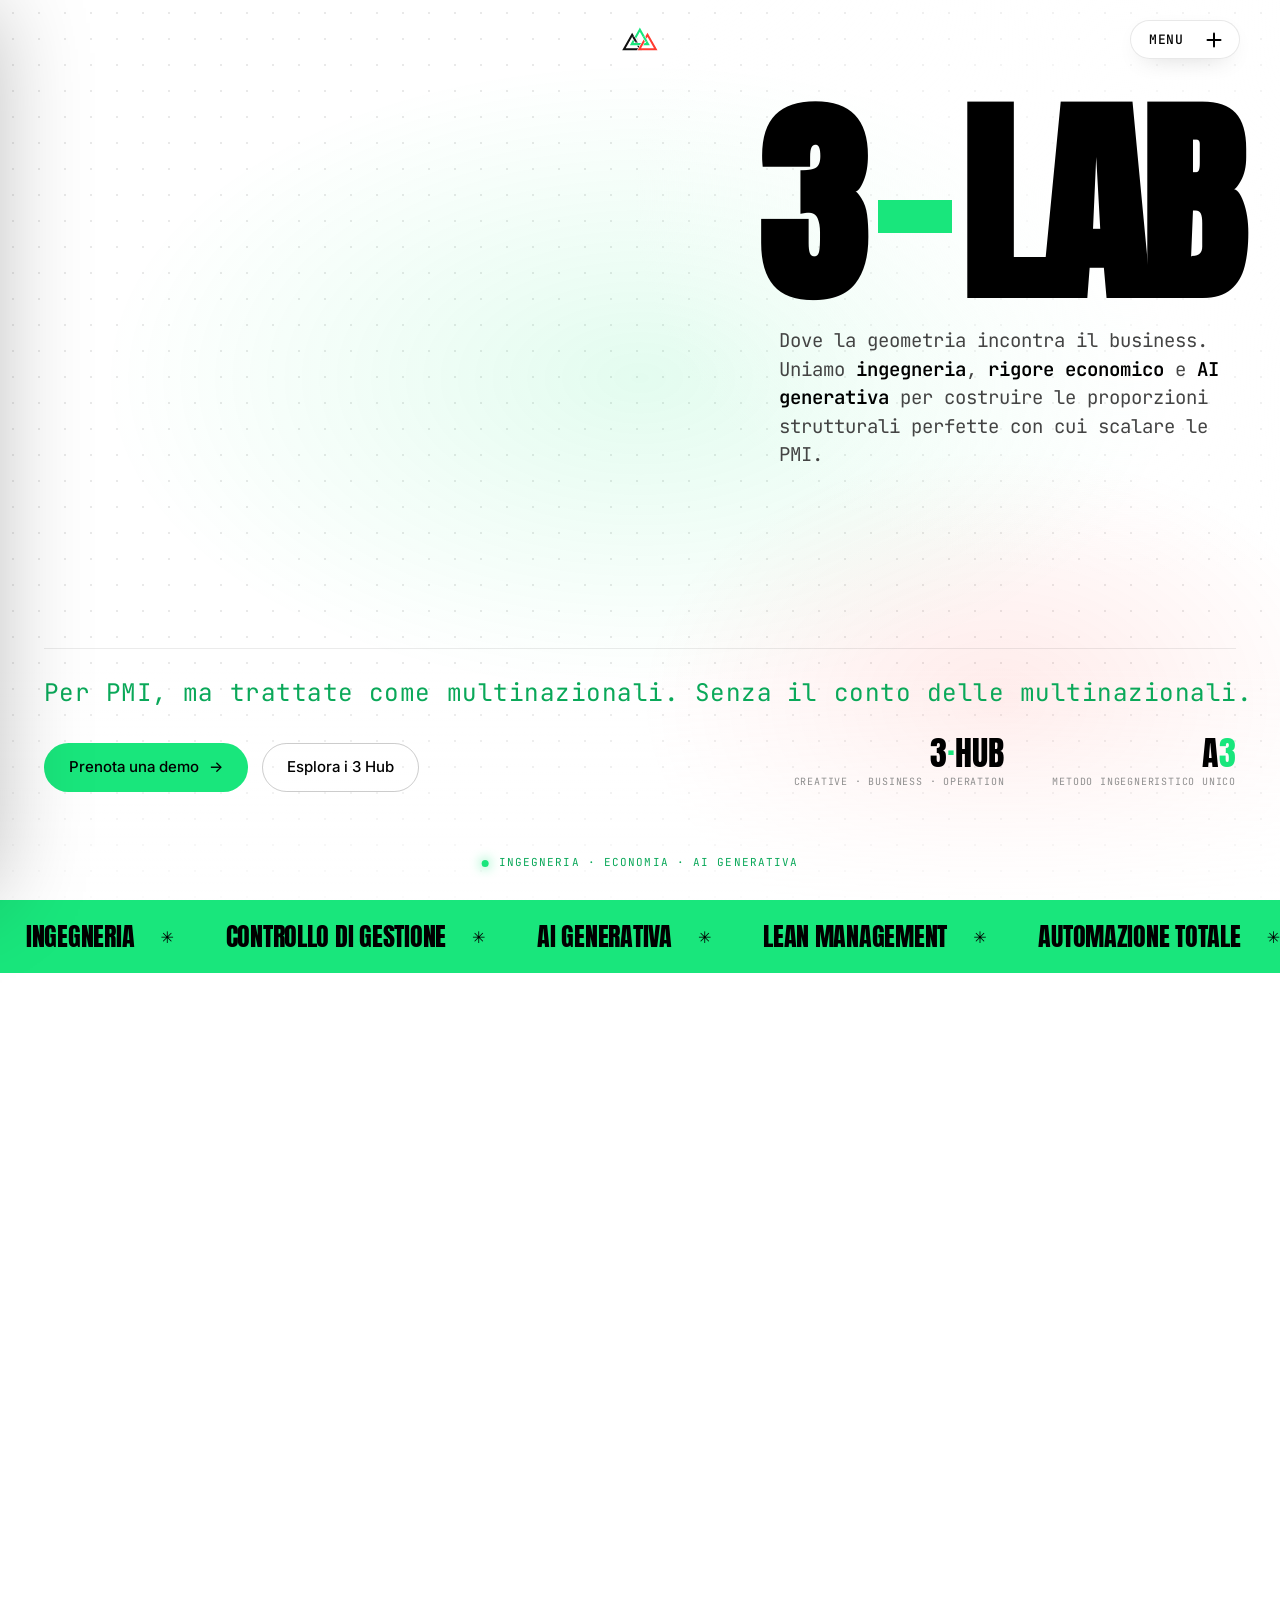
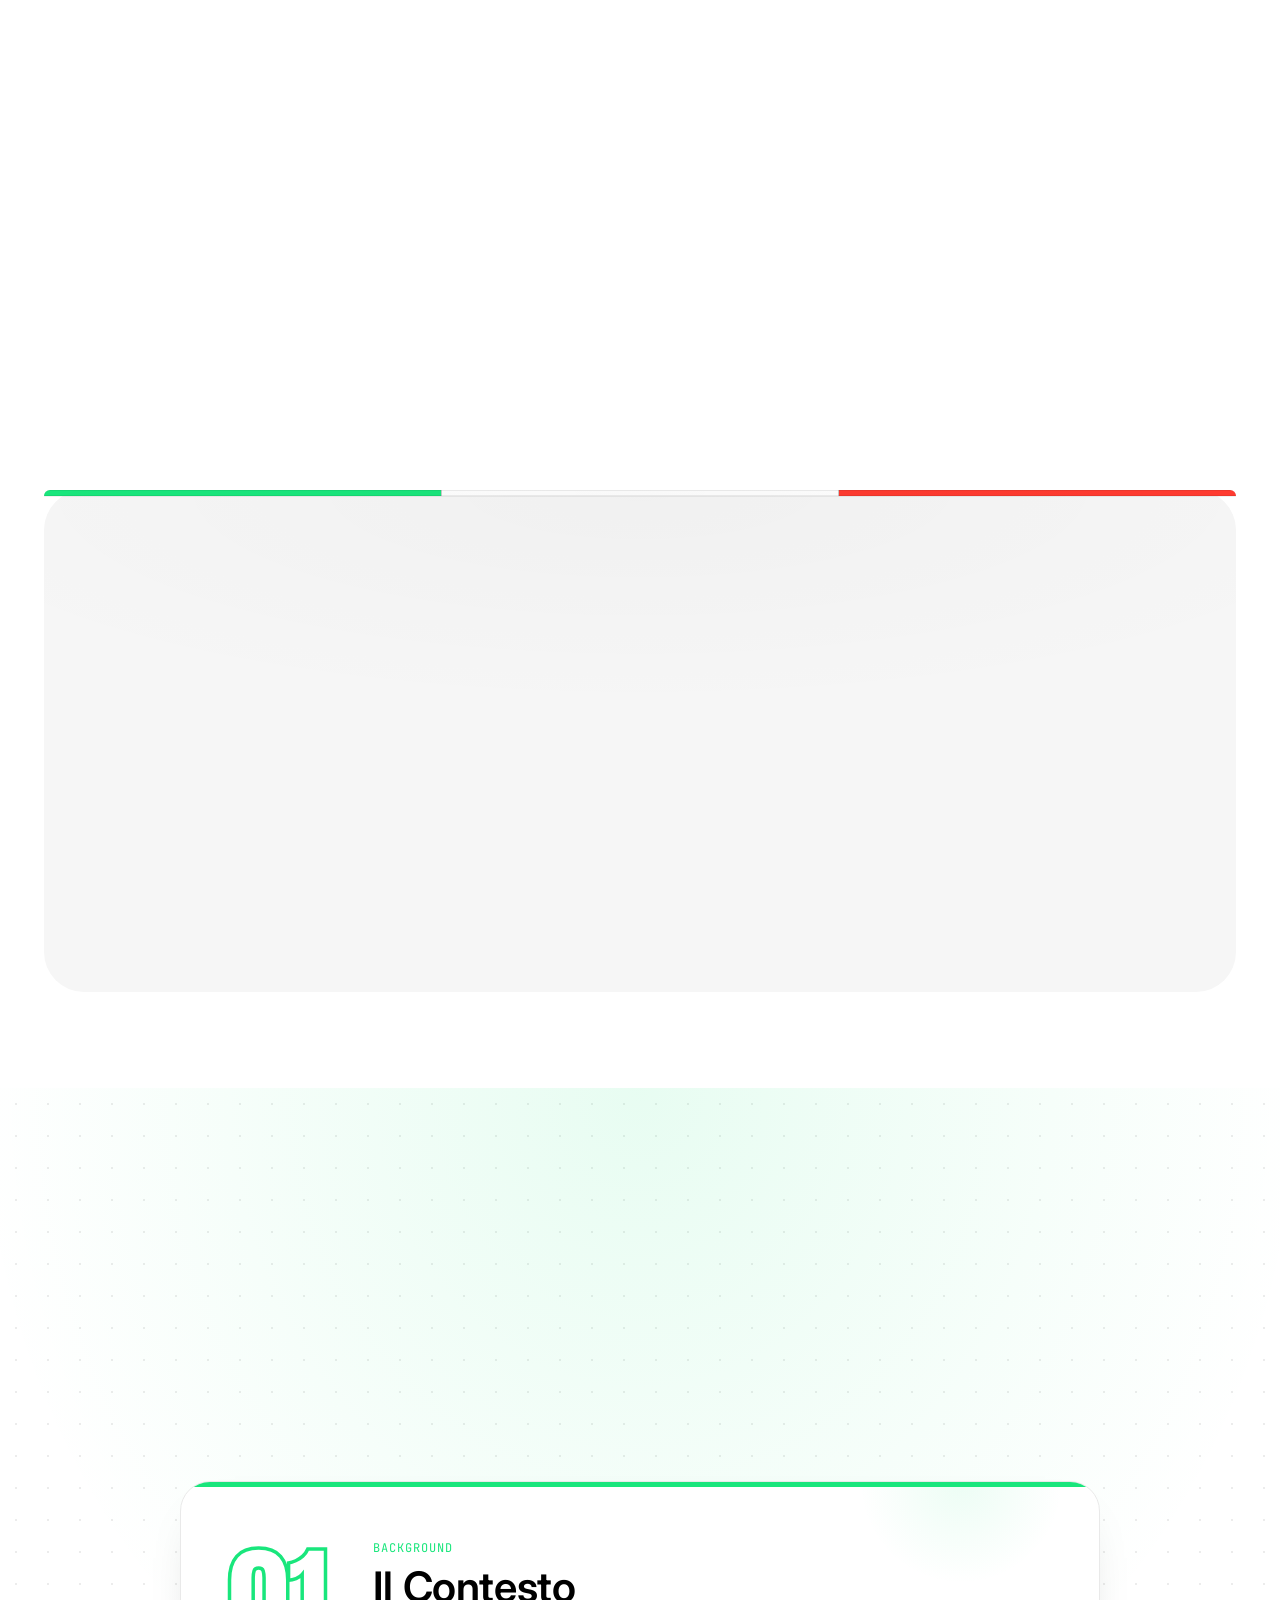
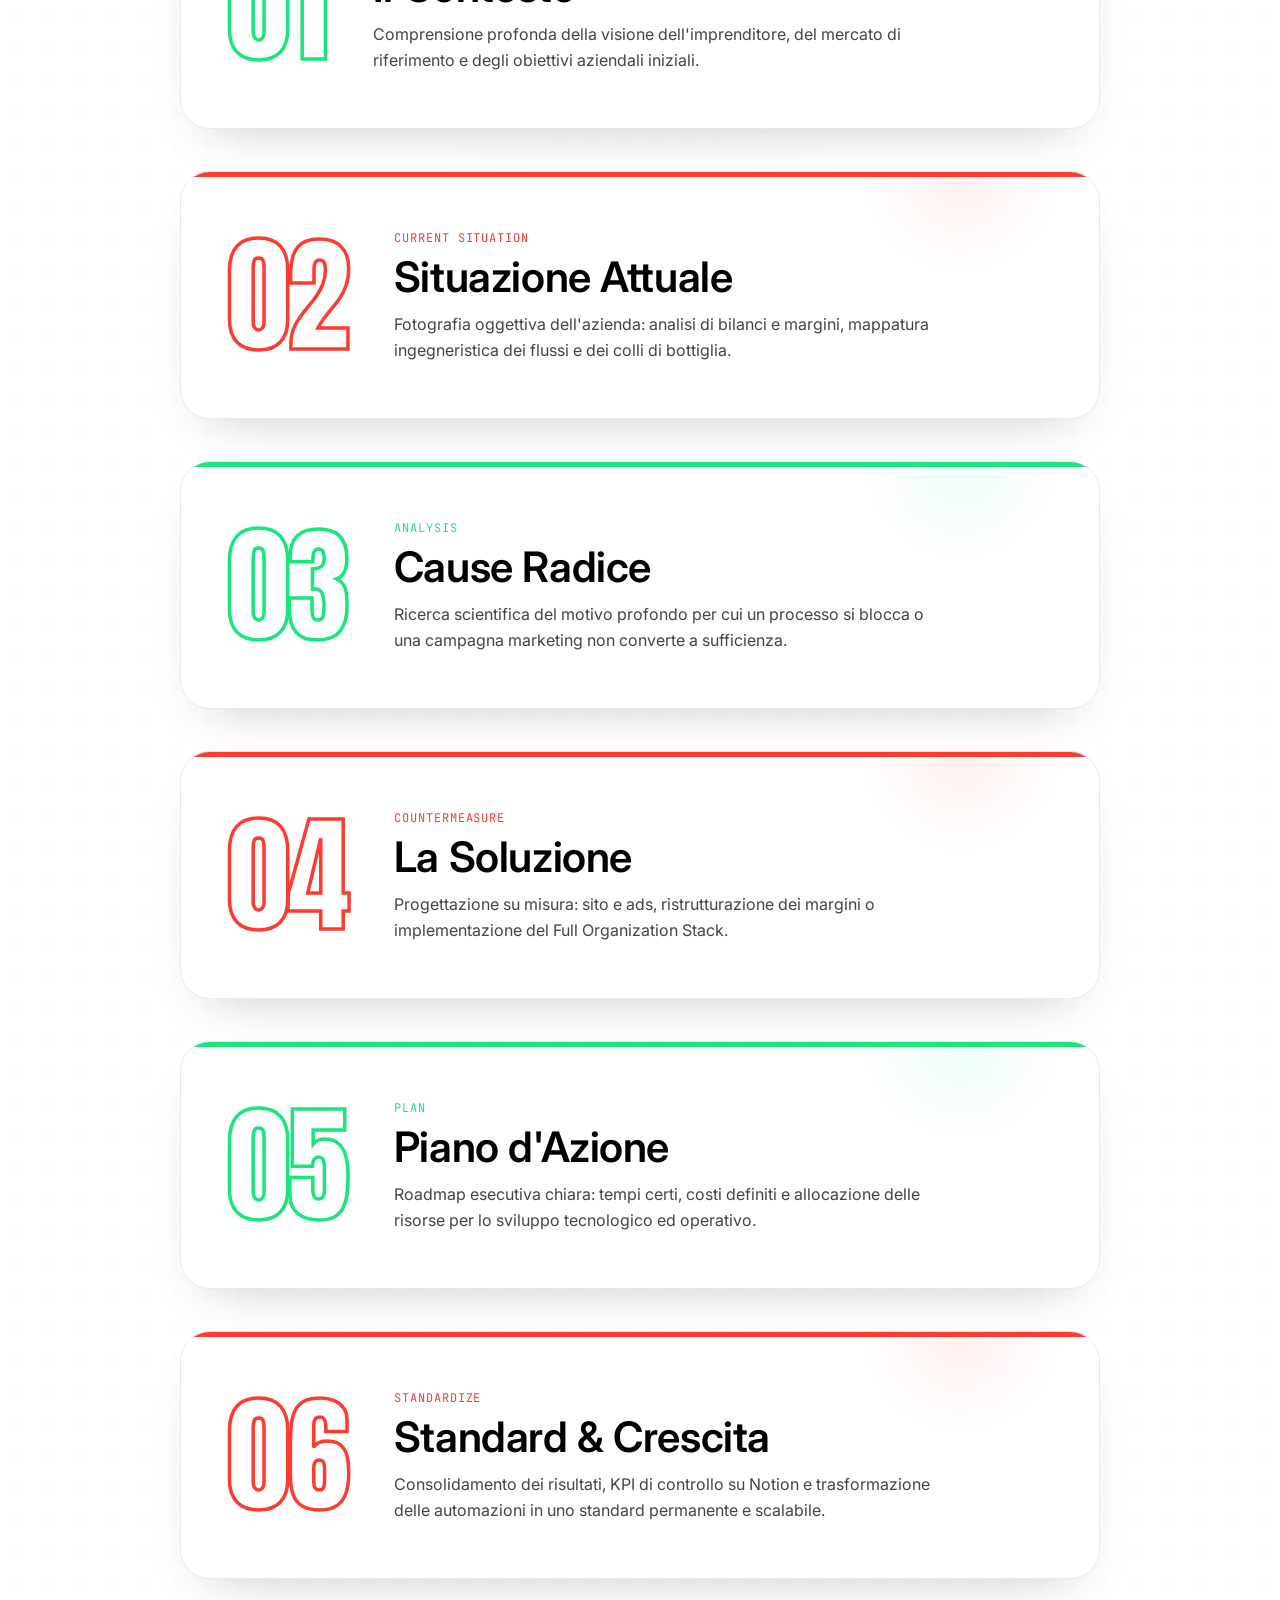
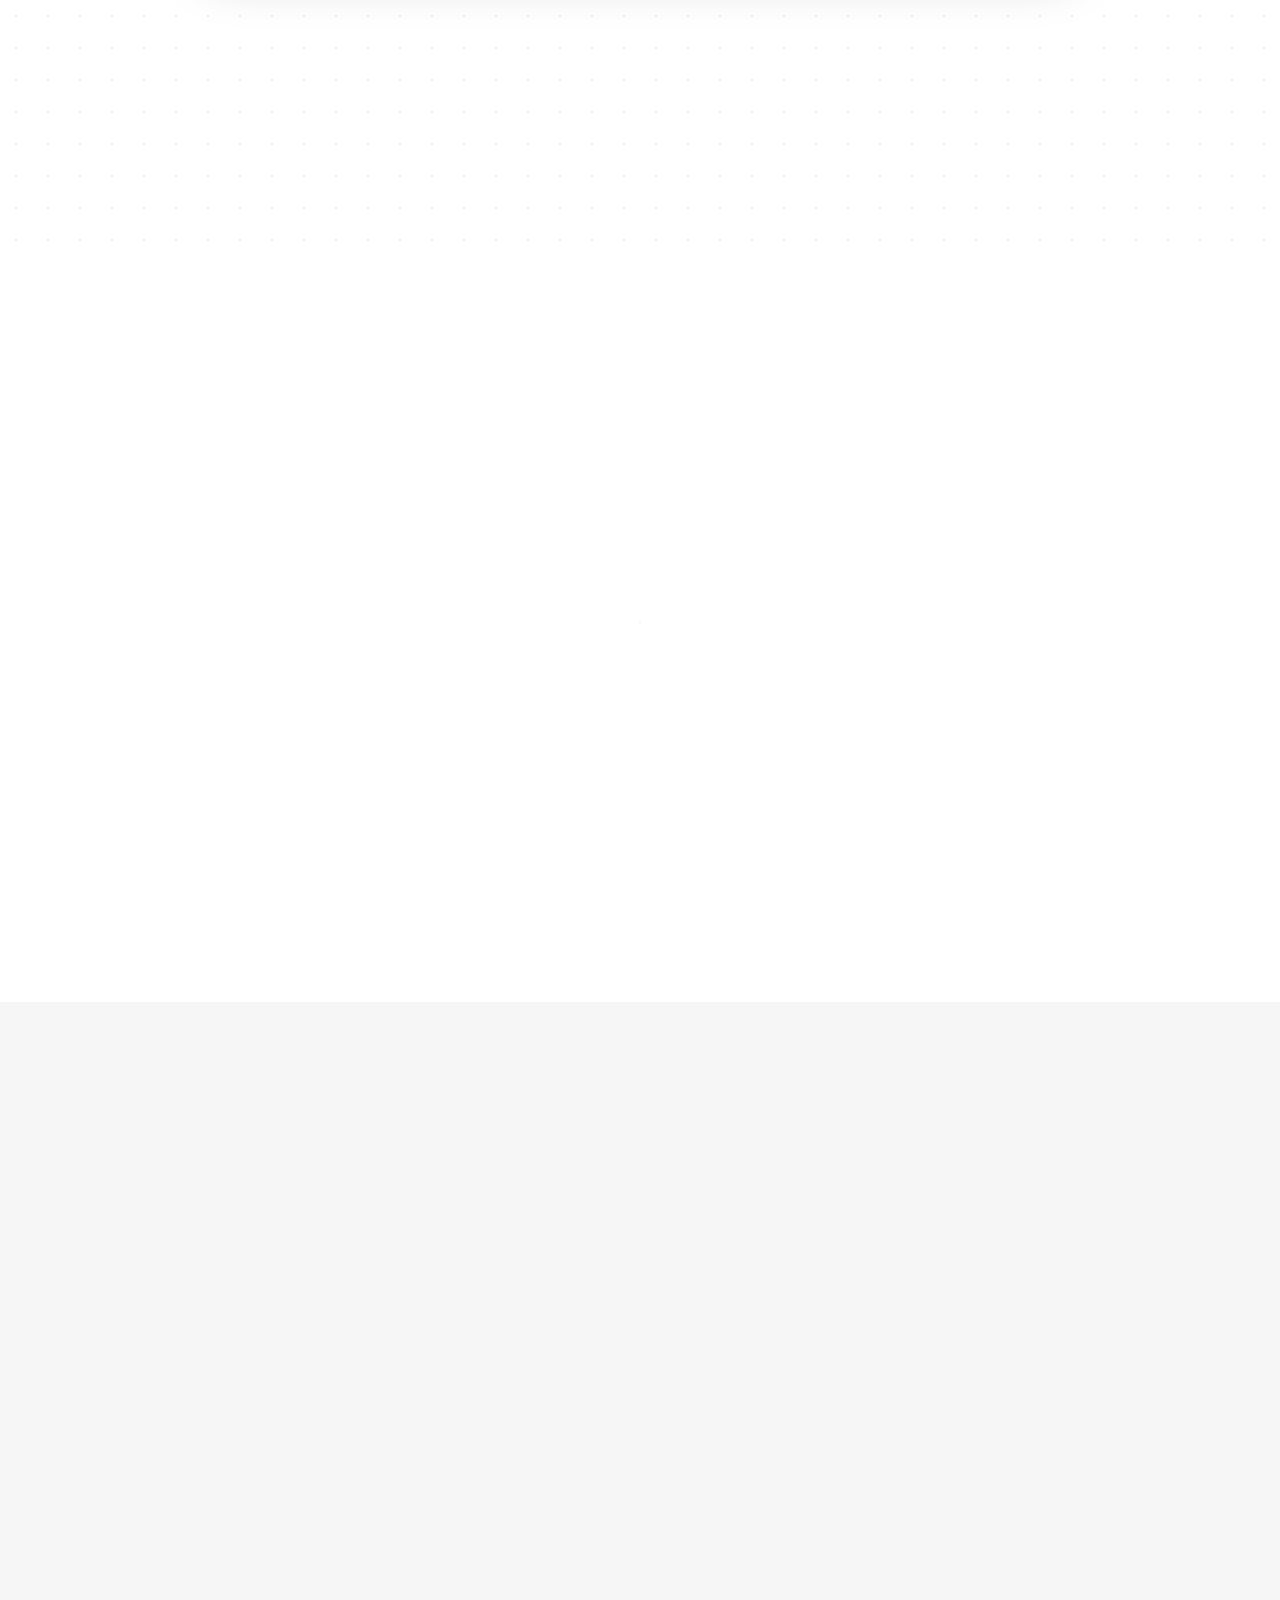
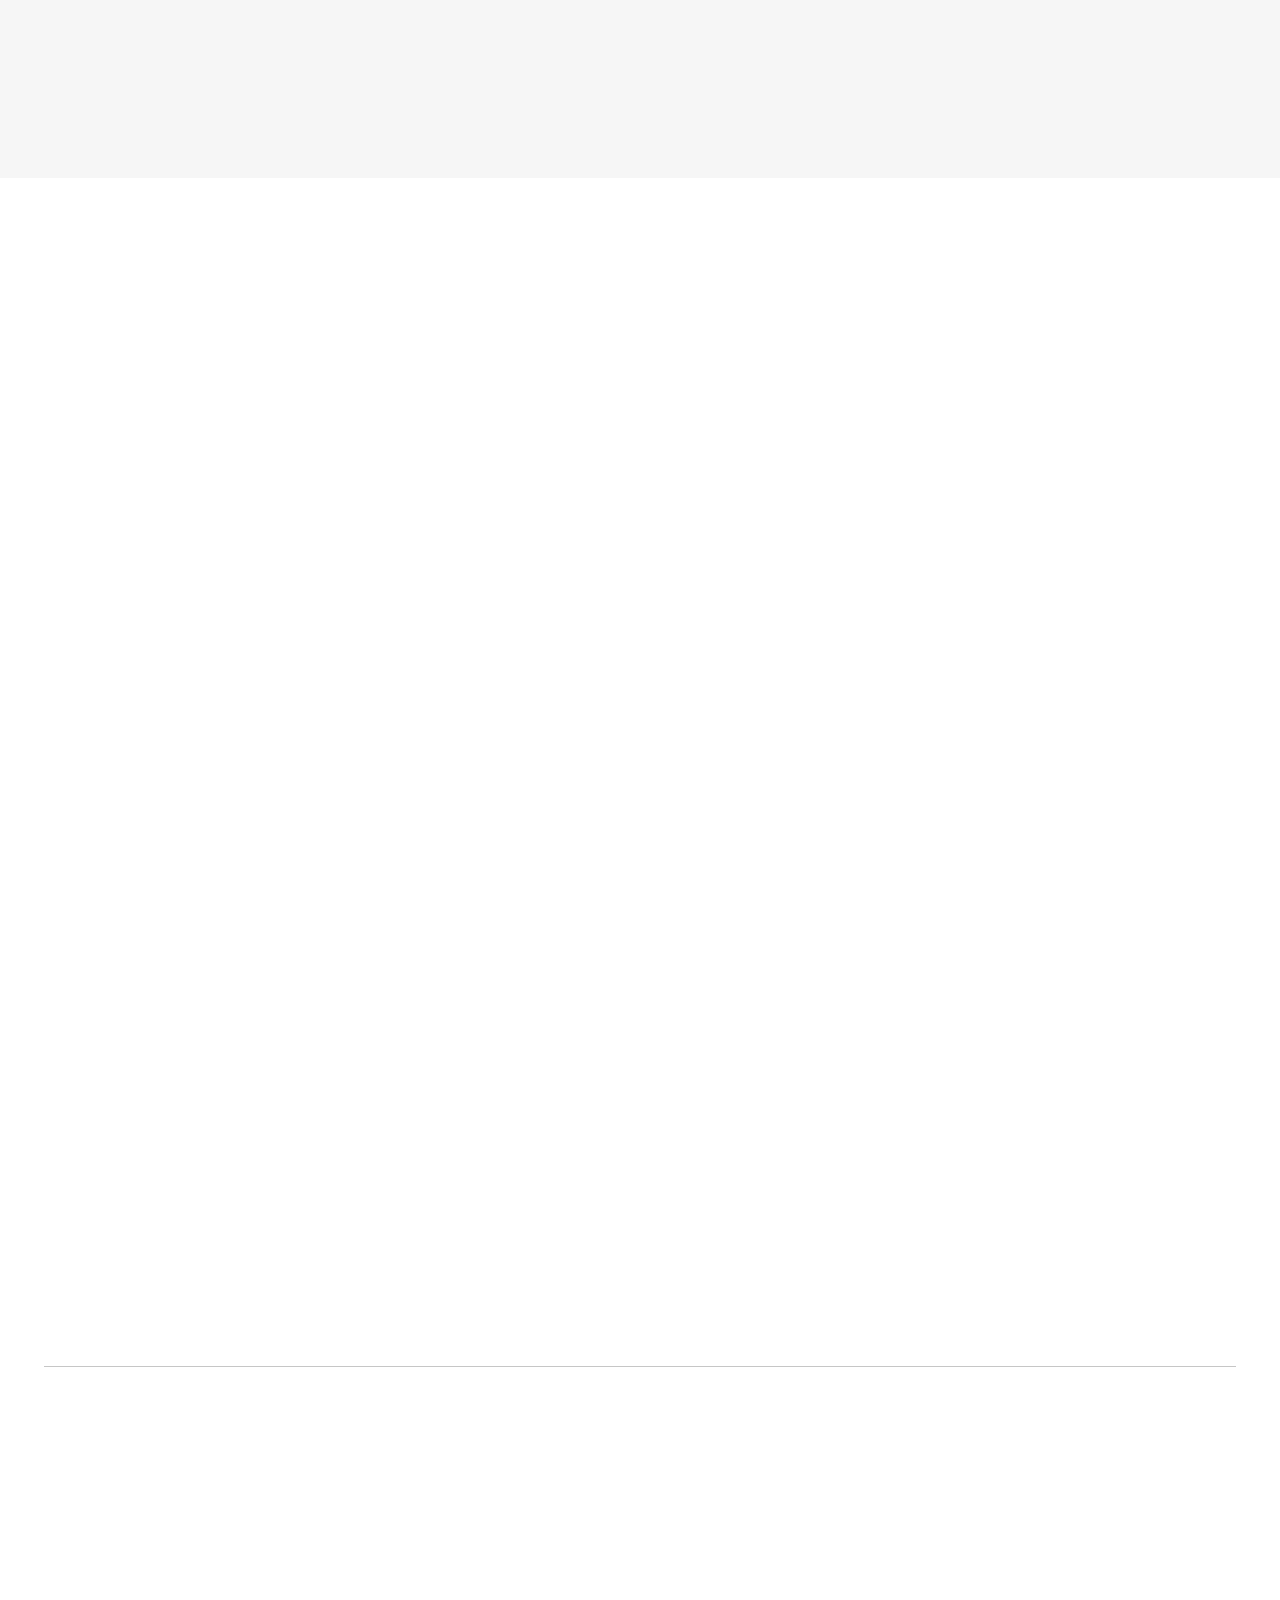
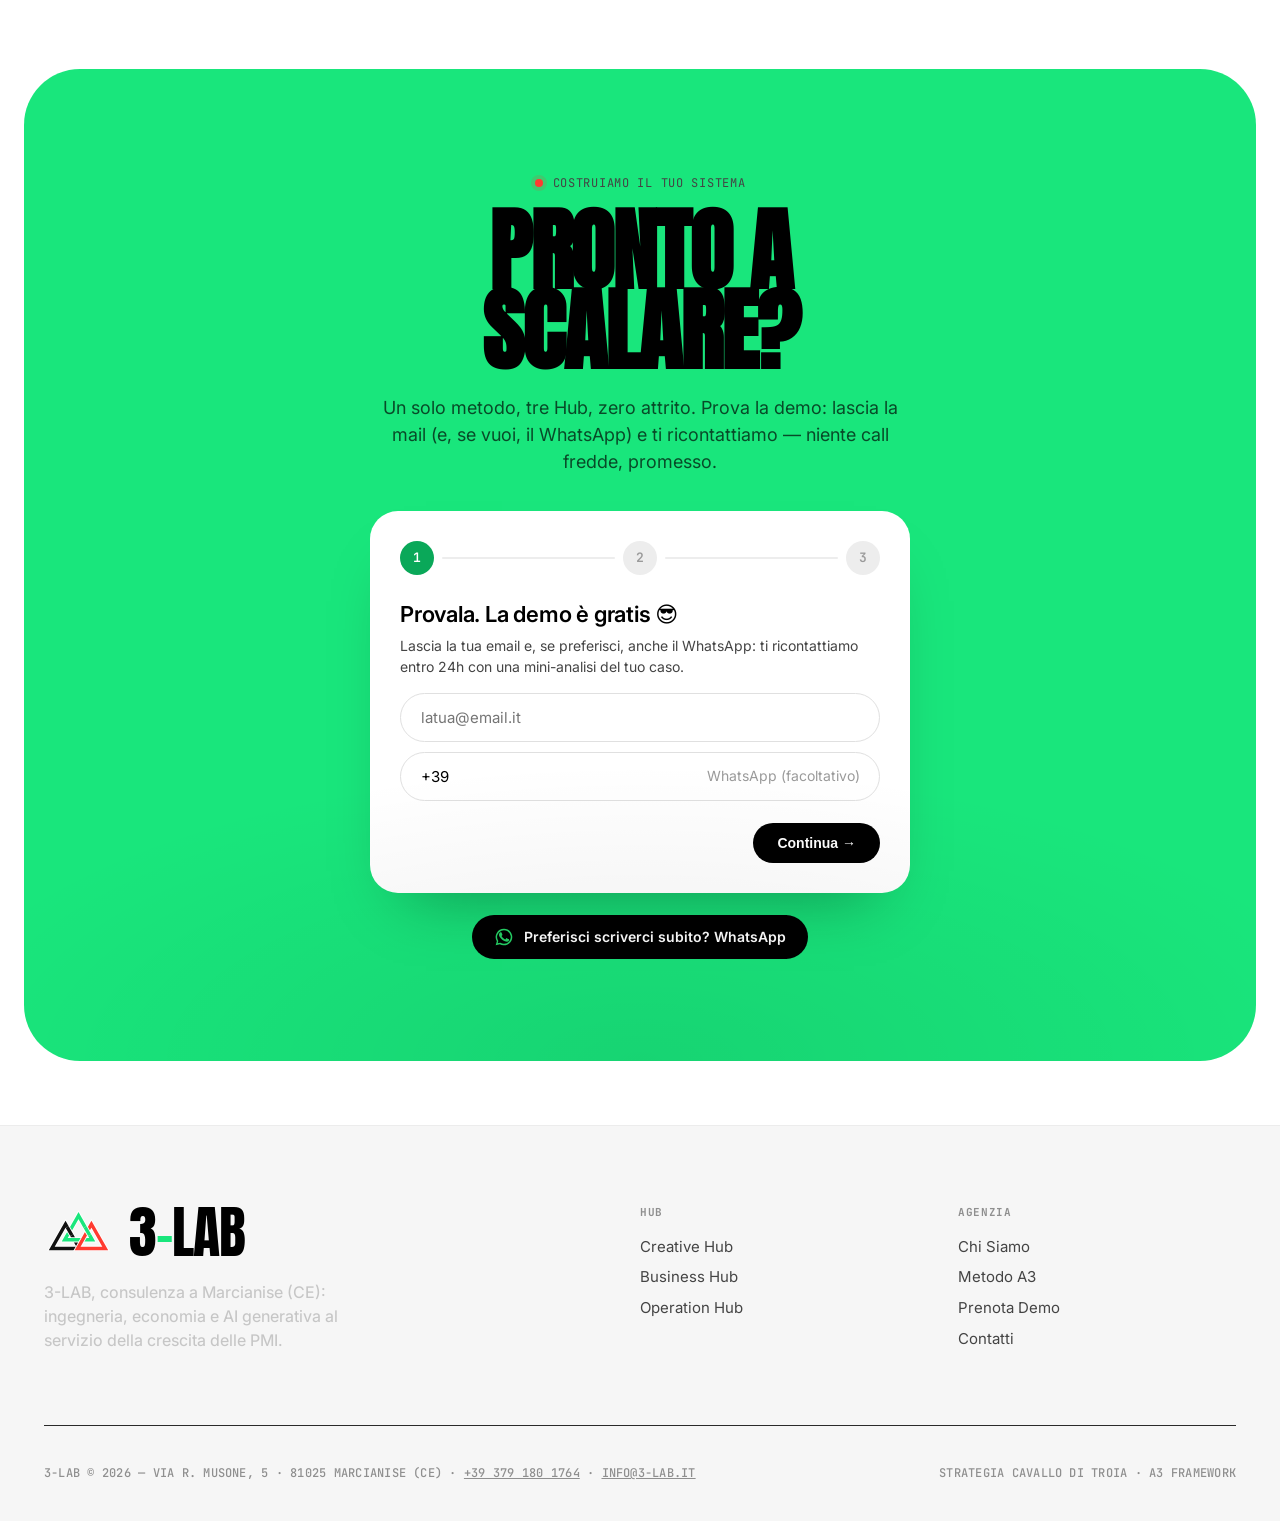
==== commit 6d585473: "Hero: il 3 non si sovrappone più al trattino Co-Authored-By: Claude Opus 5.5 <noreply@anthropic.com>" ====
--- a/index.html
+++ b/index.html
@@ -188,6 +188,7 @@
 .hero h1{color:var(--paper)}
 .hero h1 .accent{color:var(--volt)}
 .hero h1 .dash{display:inline-block;width:.34em;height:.15em;background:var(--volt);vertical-align:.3em;margin:0 .03em 0 -.01em}
+.hero h1 .three{position:relative;left:-.1em}
 .hero-sub{font-family:var(--f-mono);font-size:14px;line-height:1.55;color:var(--ash);max-width:420px;margin-top:26px;text-transform:none;letter-spacing:0}
 .hero-actions{margin-top:38px;display:flex;gap:14px;flex-wrap:wrap}
 .hero-metrics{margin-top:46px;display:flex;gap:34px;flex-wrap:wrap}
@@ -772,7 +773,7 @@
   <div class="container hero-inner">
     <div class="hero-top hero-left">
       <div class="hero-head">
-        <h1 class="t-display-xl hero-title" aria-label="3-LAB">3<span class="accent dash" aria-hidden="true"></span>LAB<span class="sr-only"> — consulenza per PMI a Marcianise</span></h1>
+        <h1 class="t-display-xl hero-title" aria-label="3-LAB"><span class="three">3</span><span class="accent dash" aria-hidden="true"></span>LAB<span class="sr-only"> — consulenza per PMI a Marcianise</span></h1>
         <p class="hero-sub">
           Dove la geometria incontra il business. Uniamo <strong style="color:#fff;font-weight:600">ingegneria</strong>,
           <strong style="color:#fff;font-weight:600">rigore economico</strong> e <strong style="color:var(--volt);font-weight:600">AI generativa</strong>
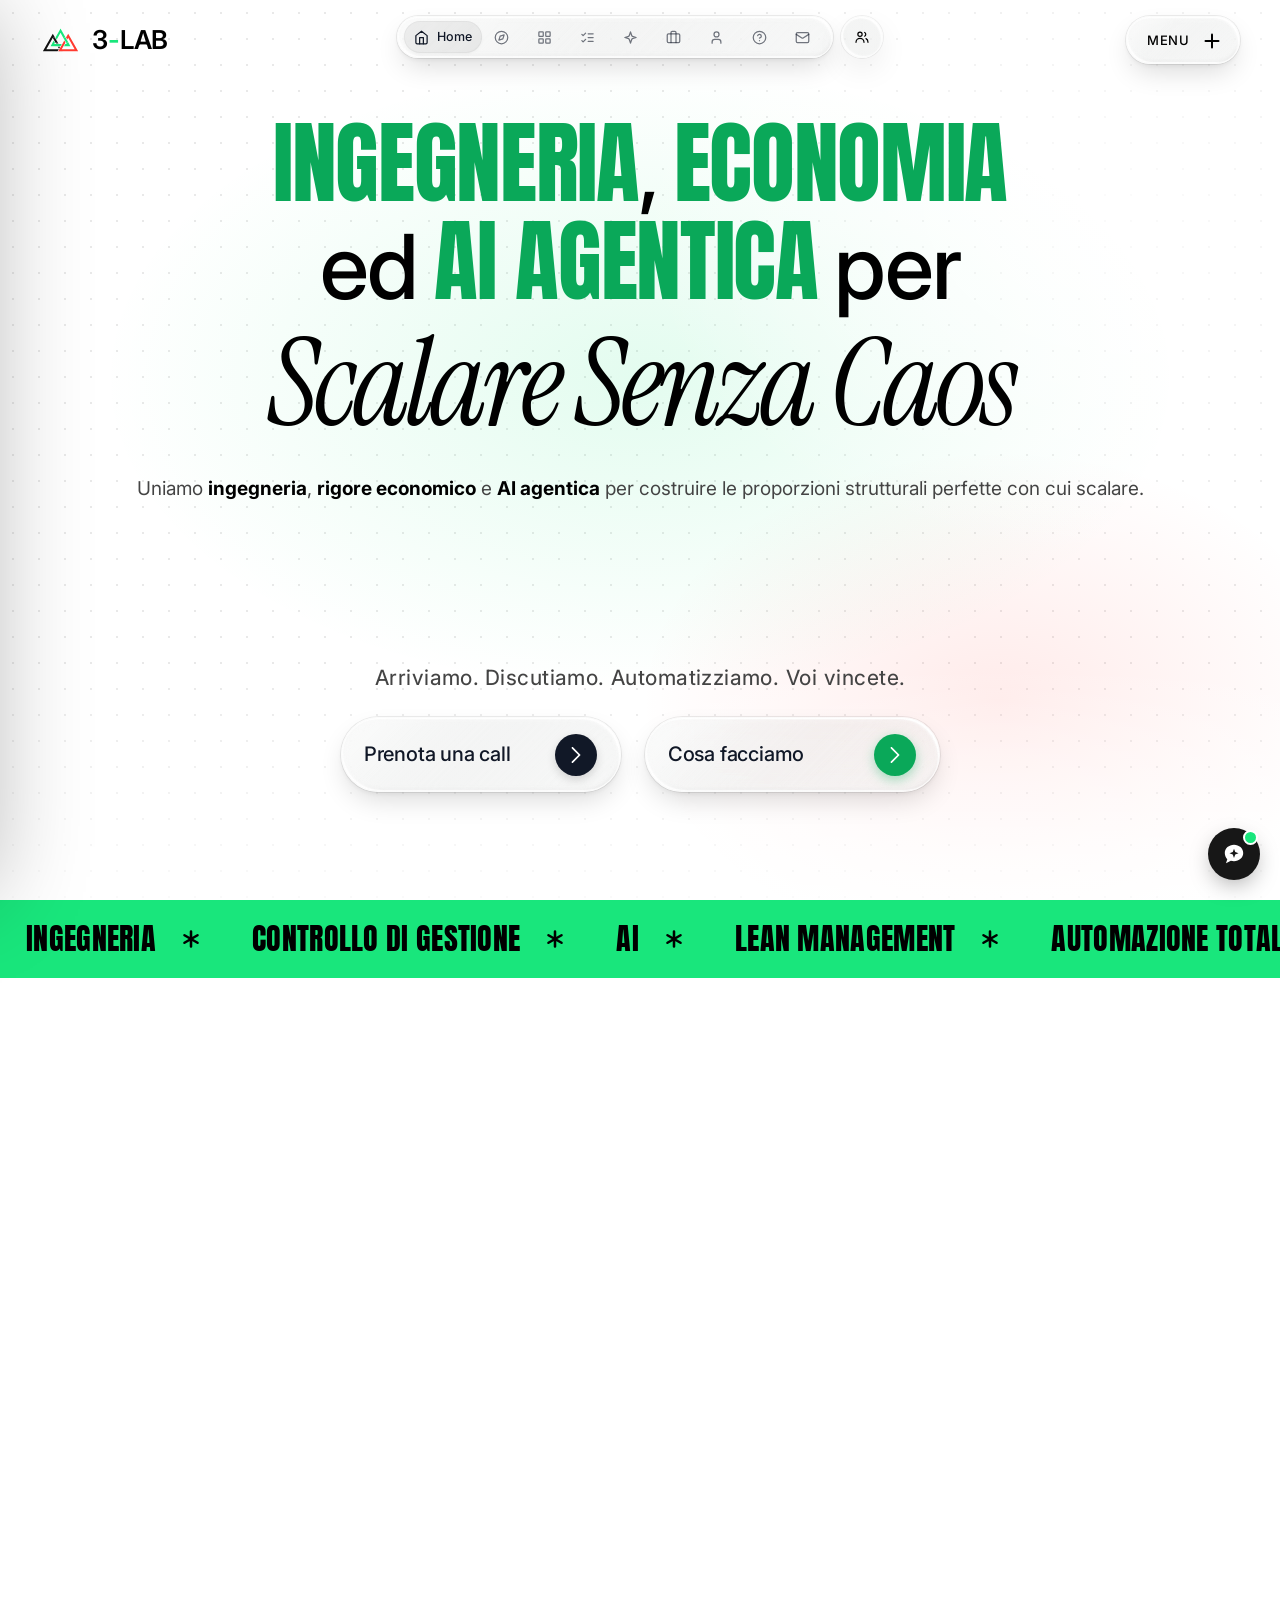
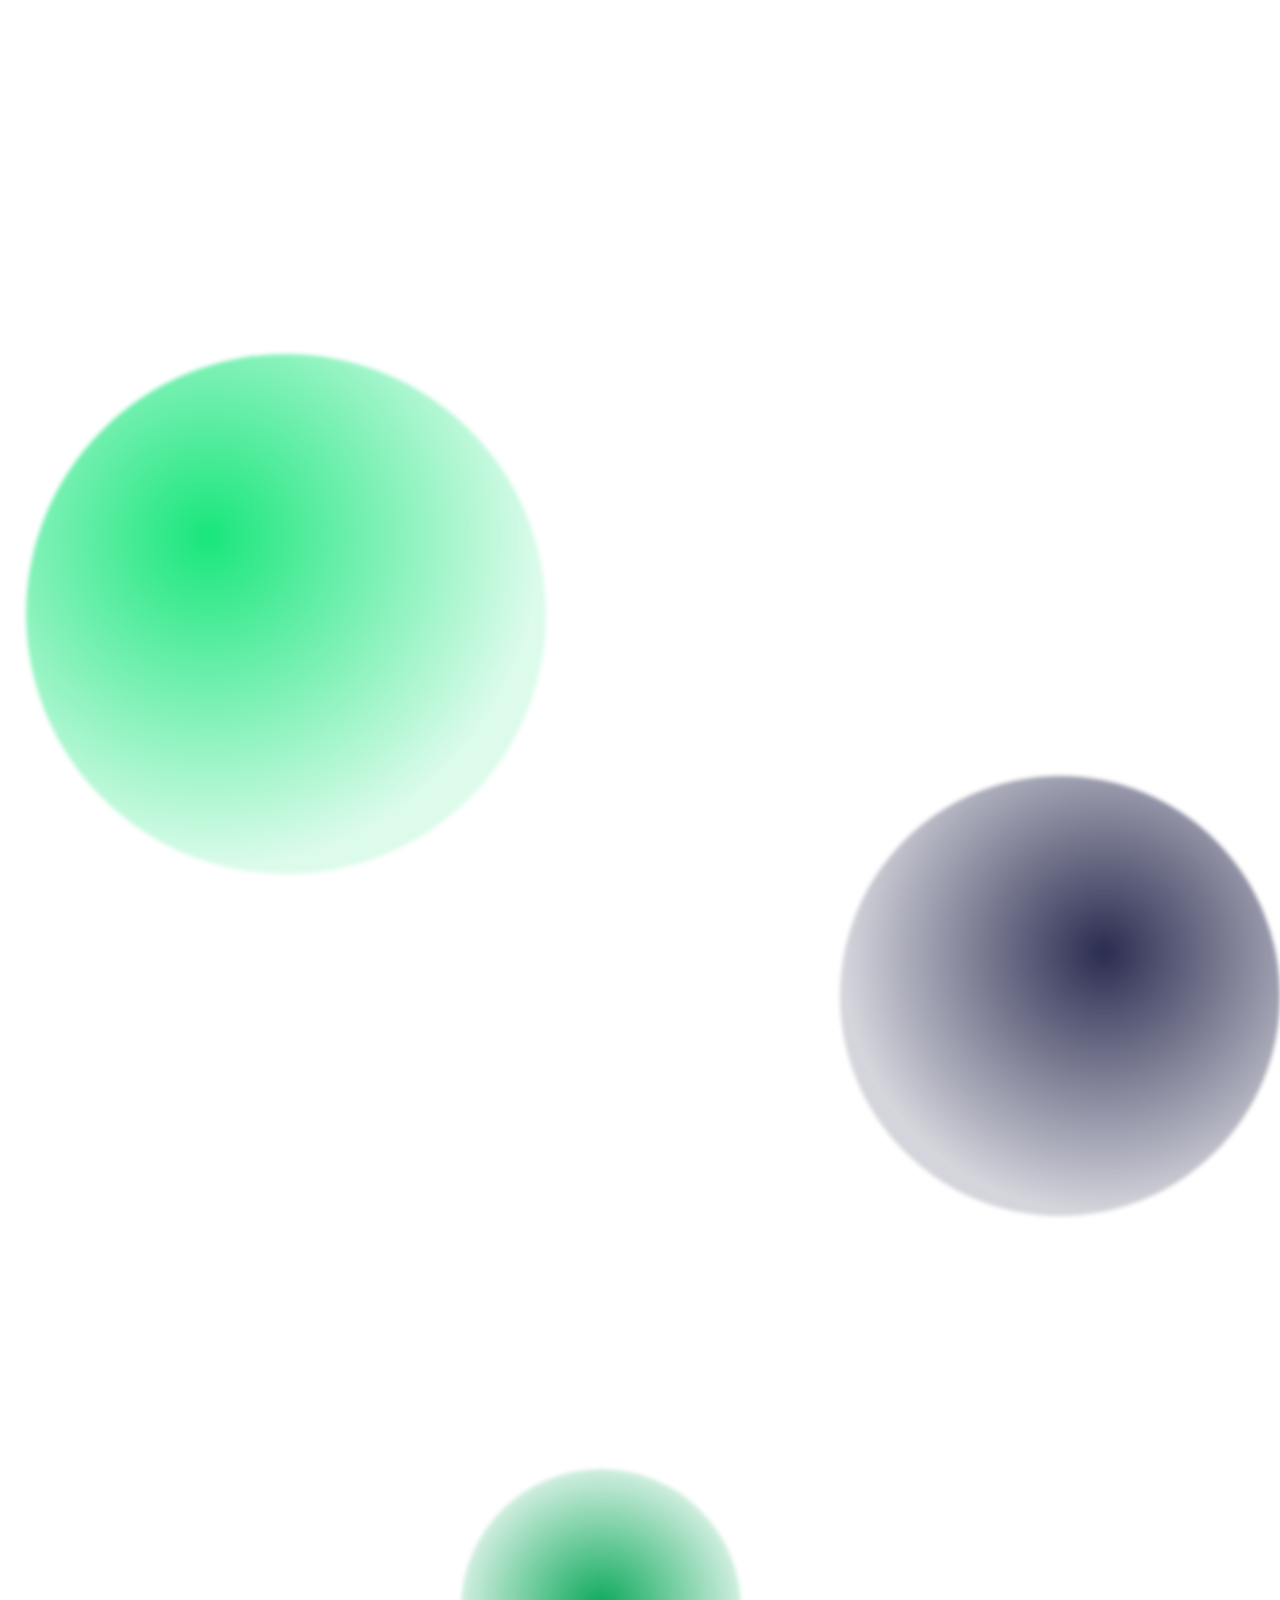
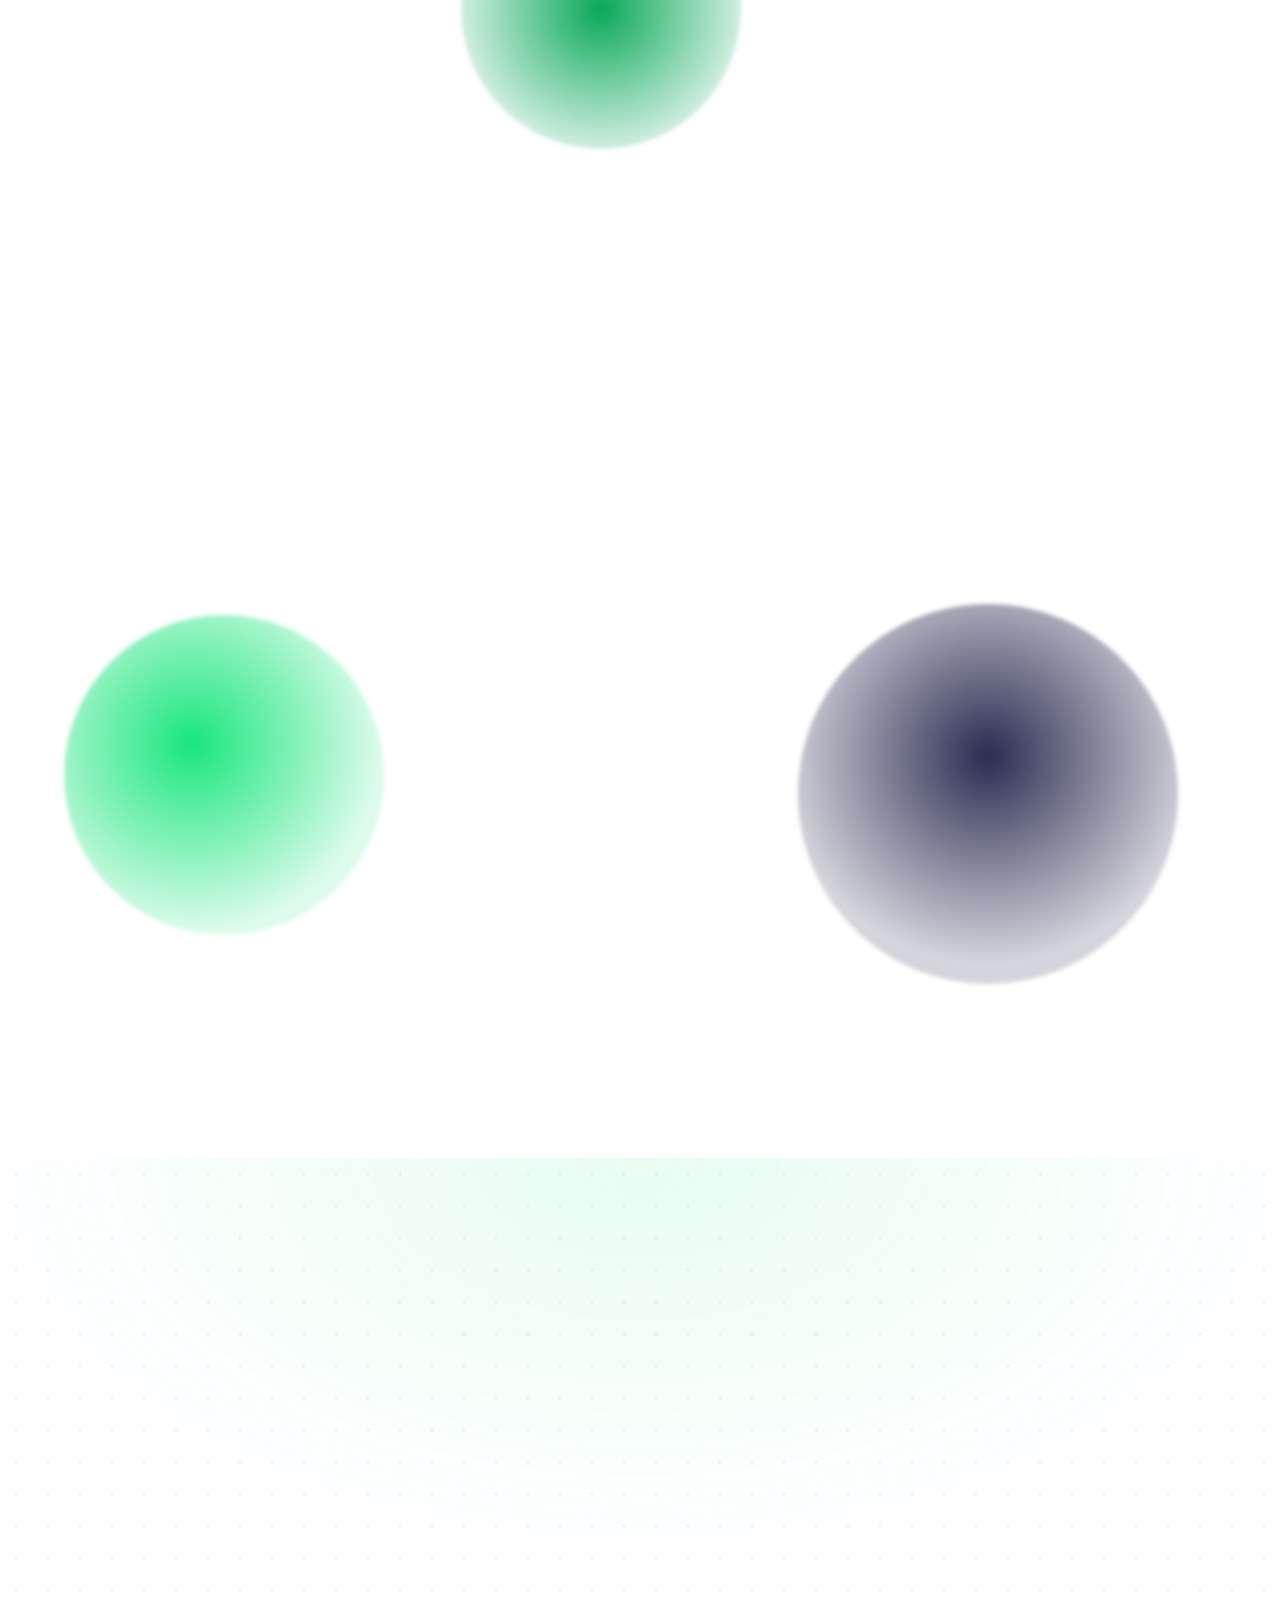
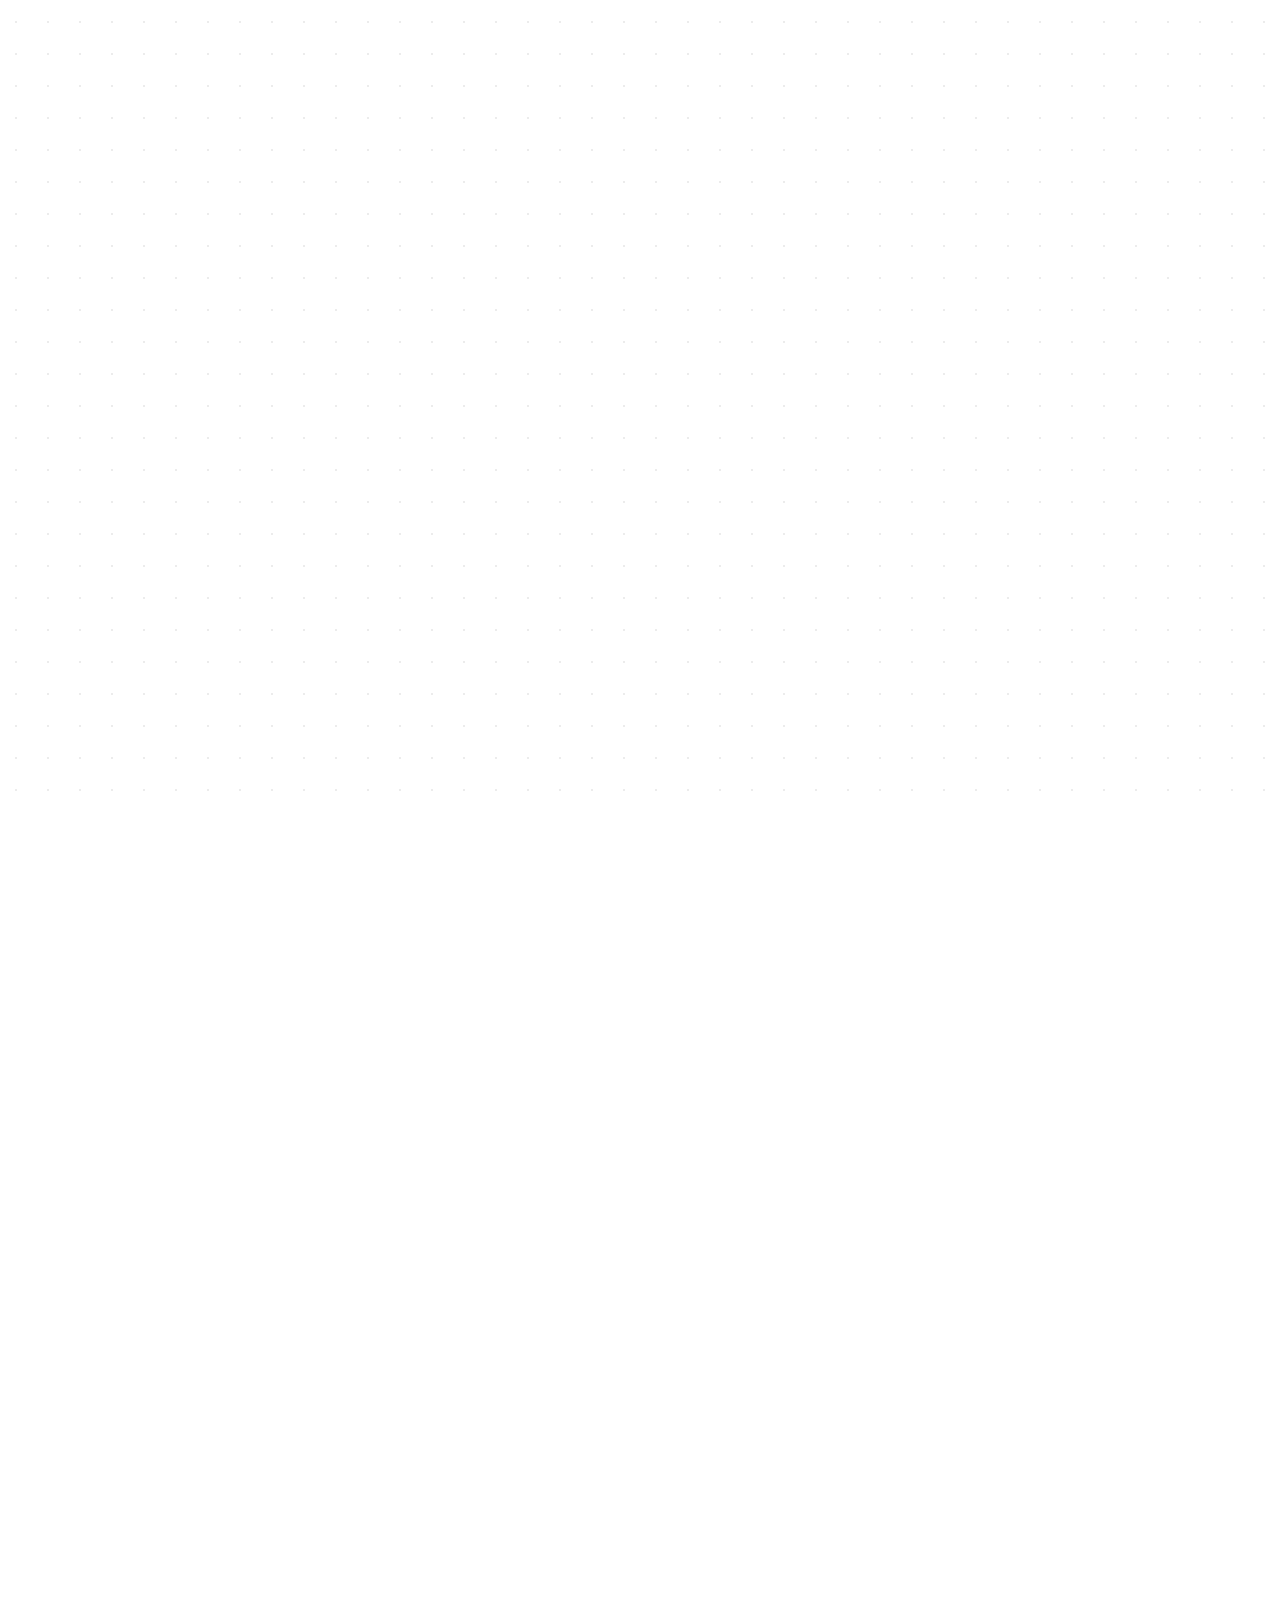
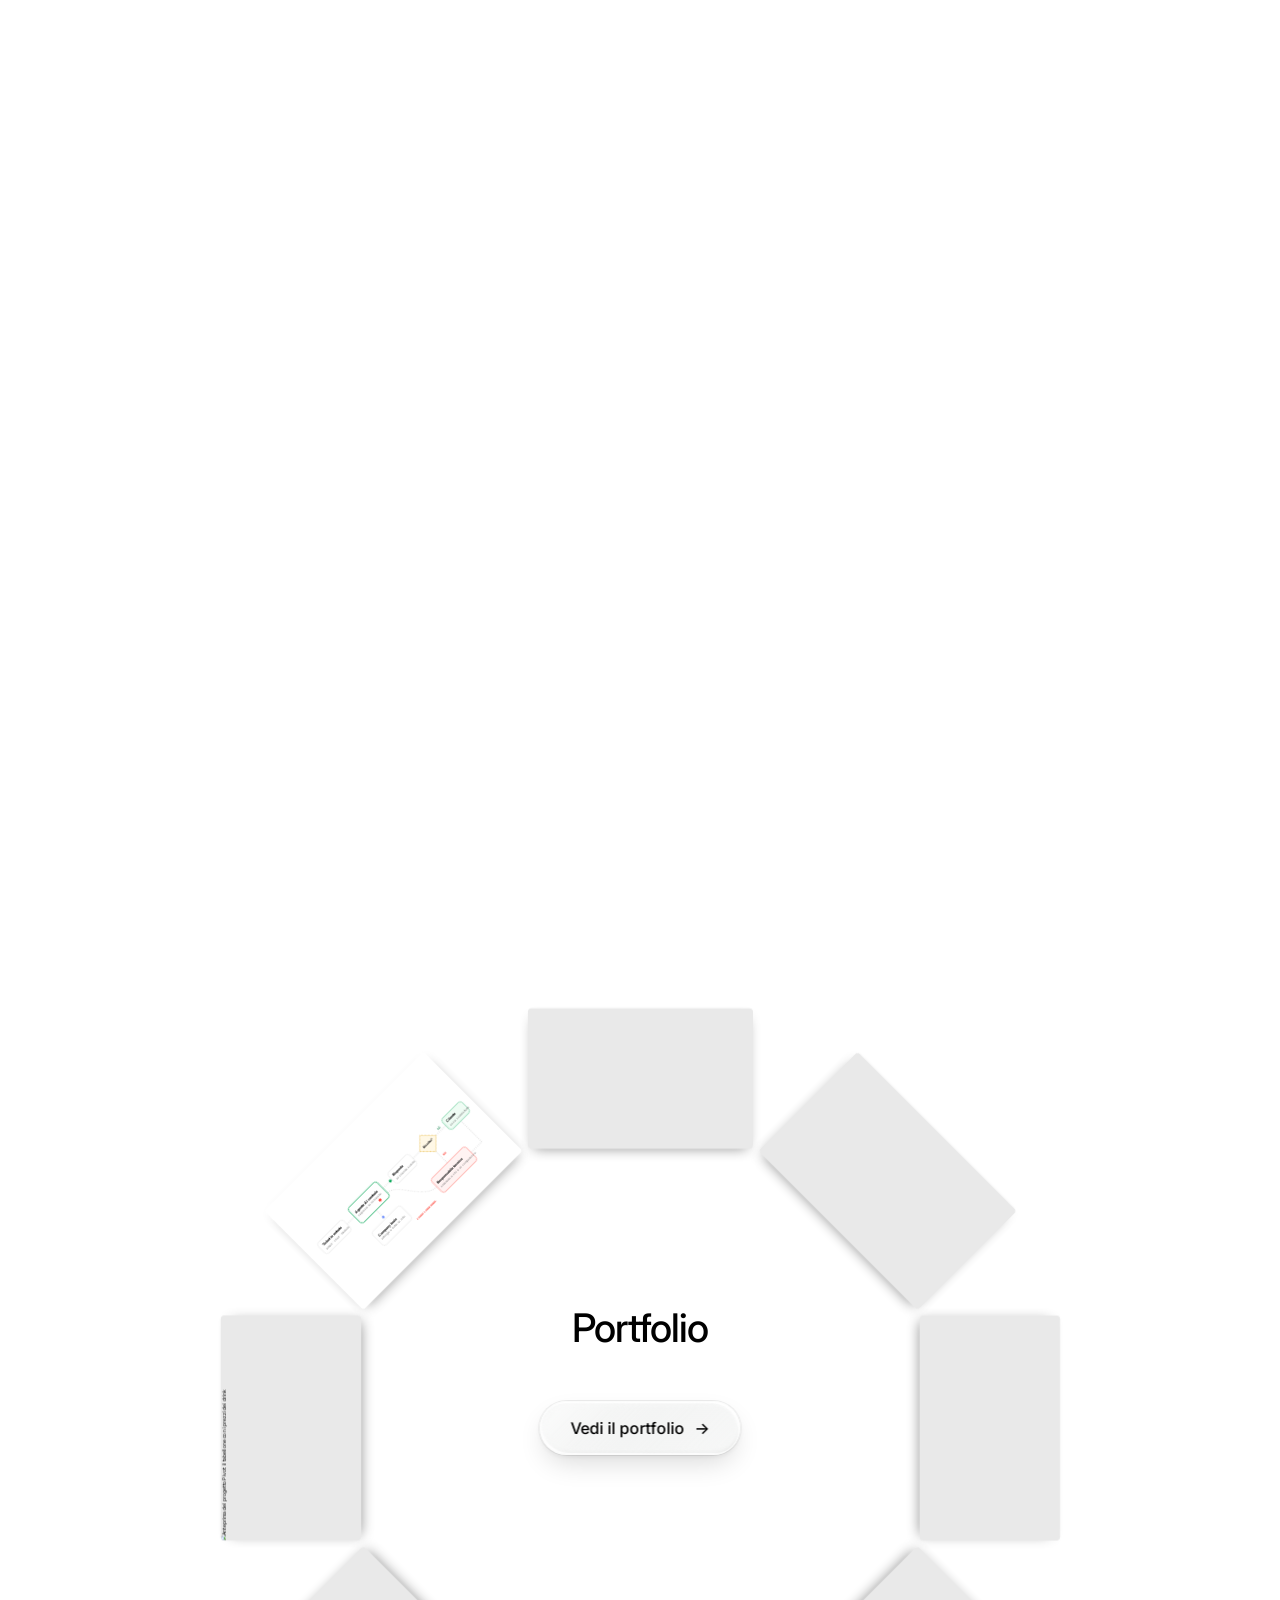
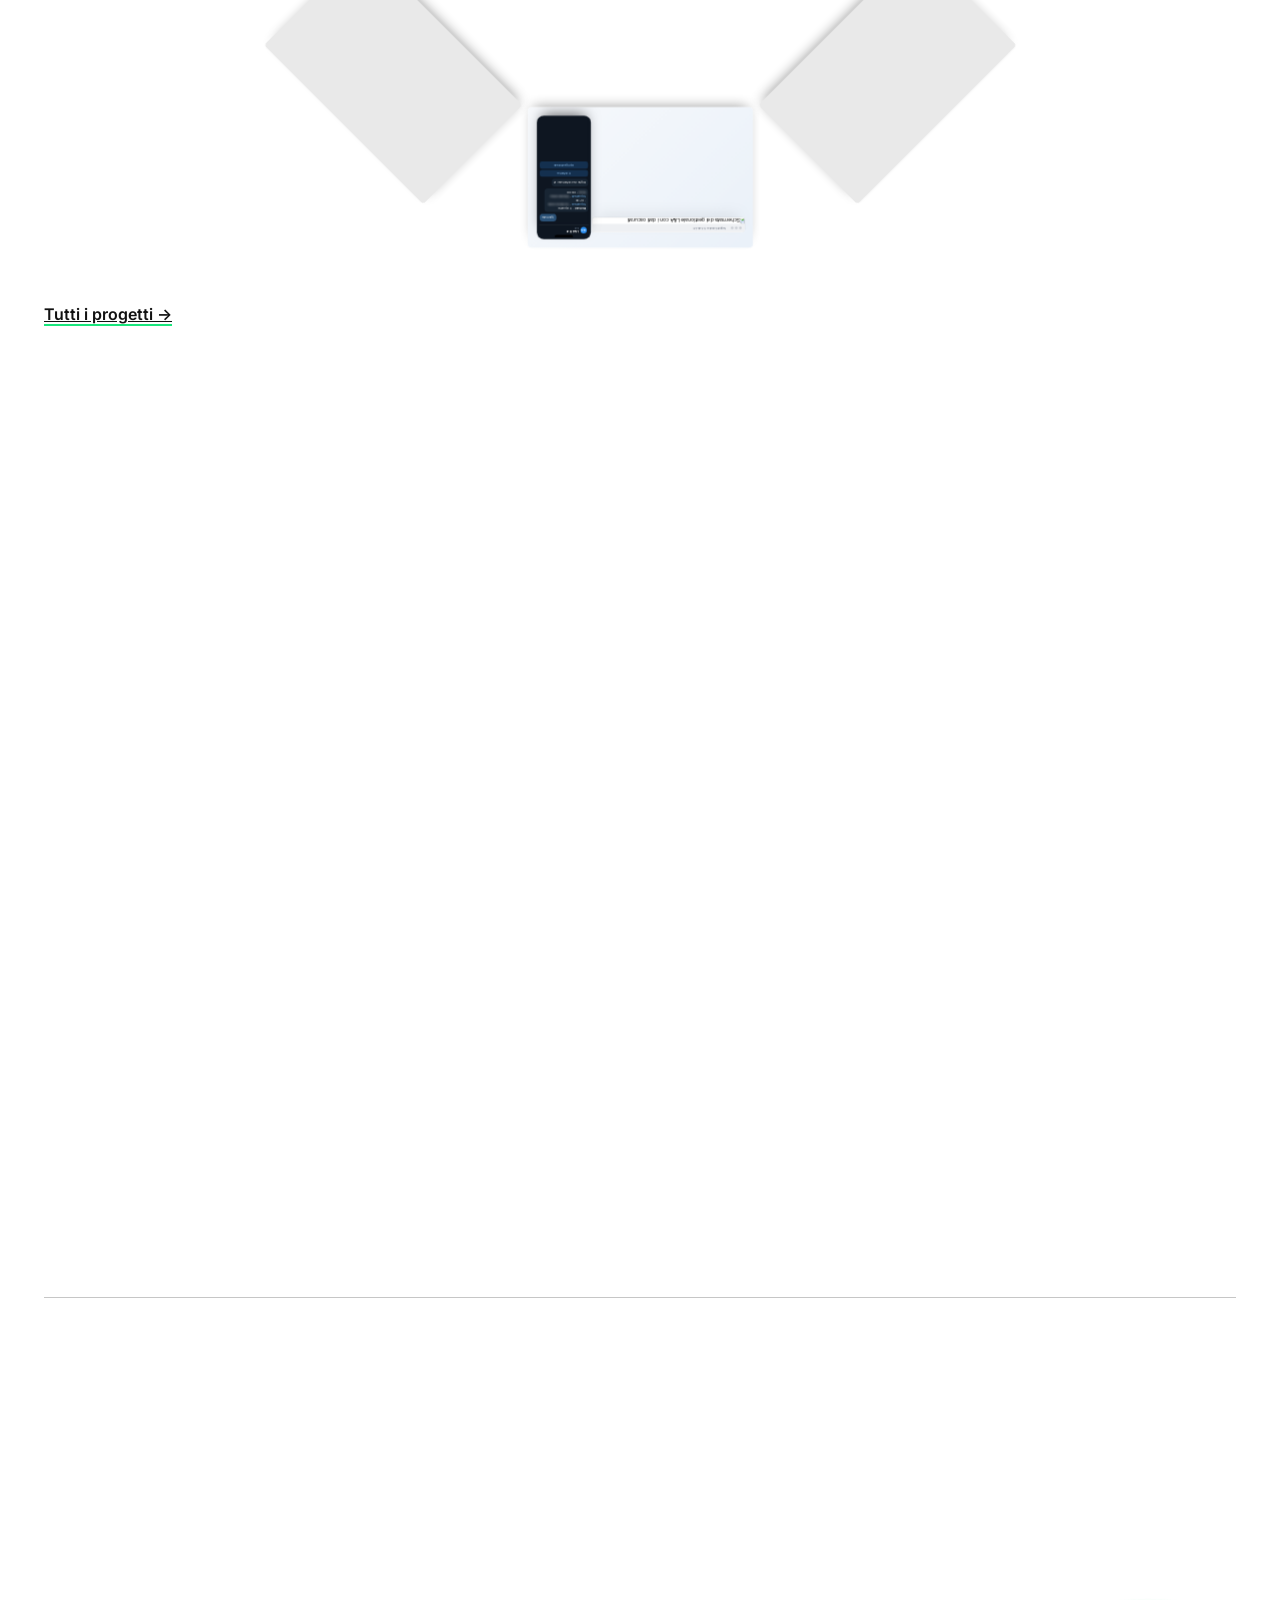
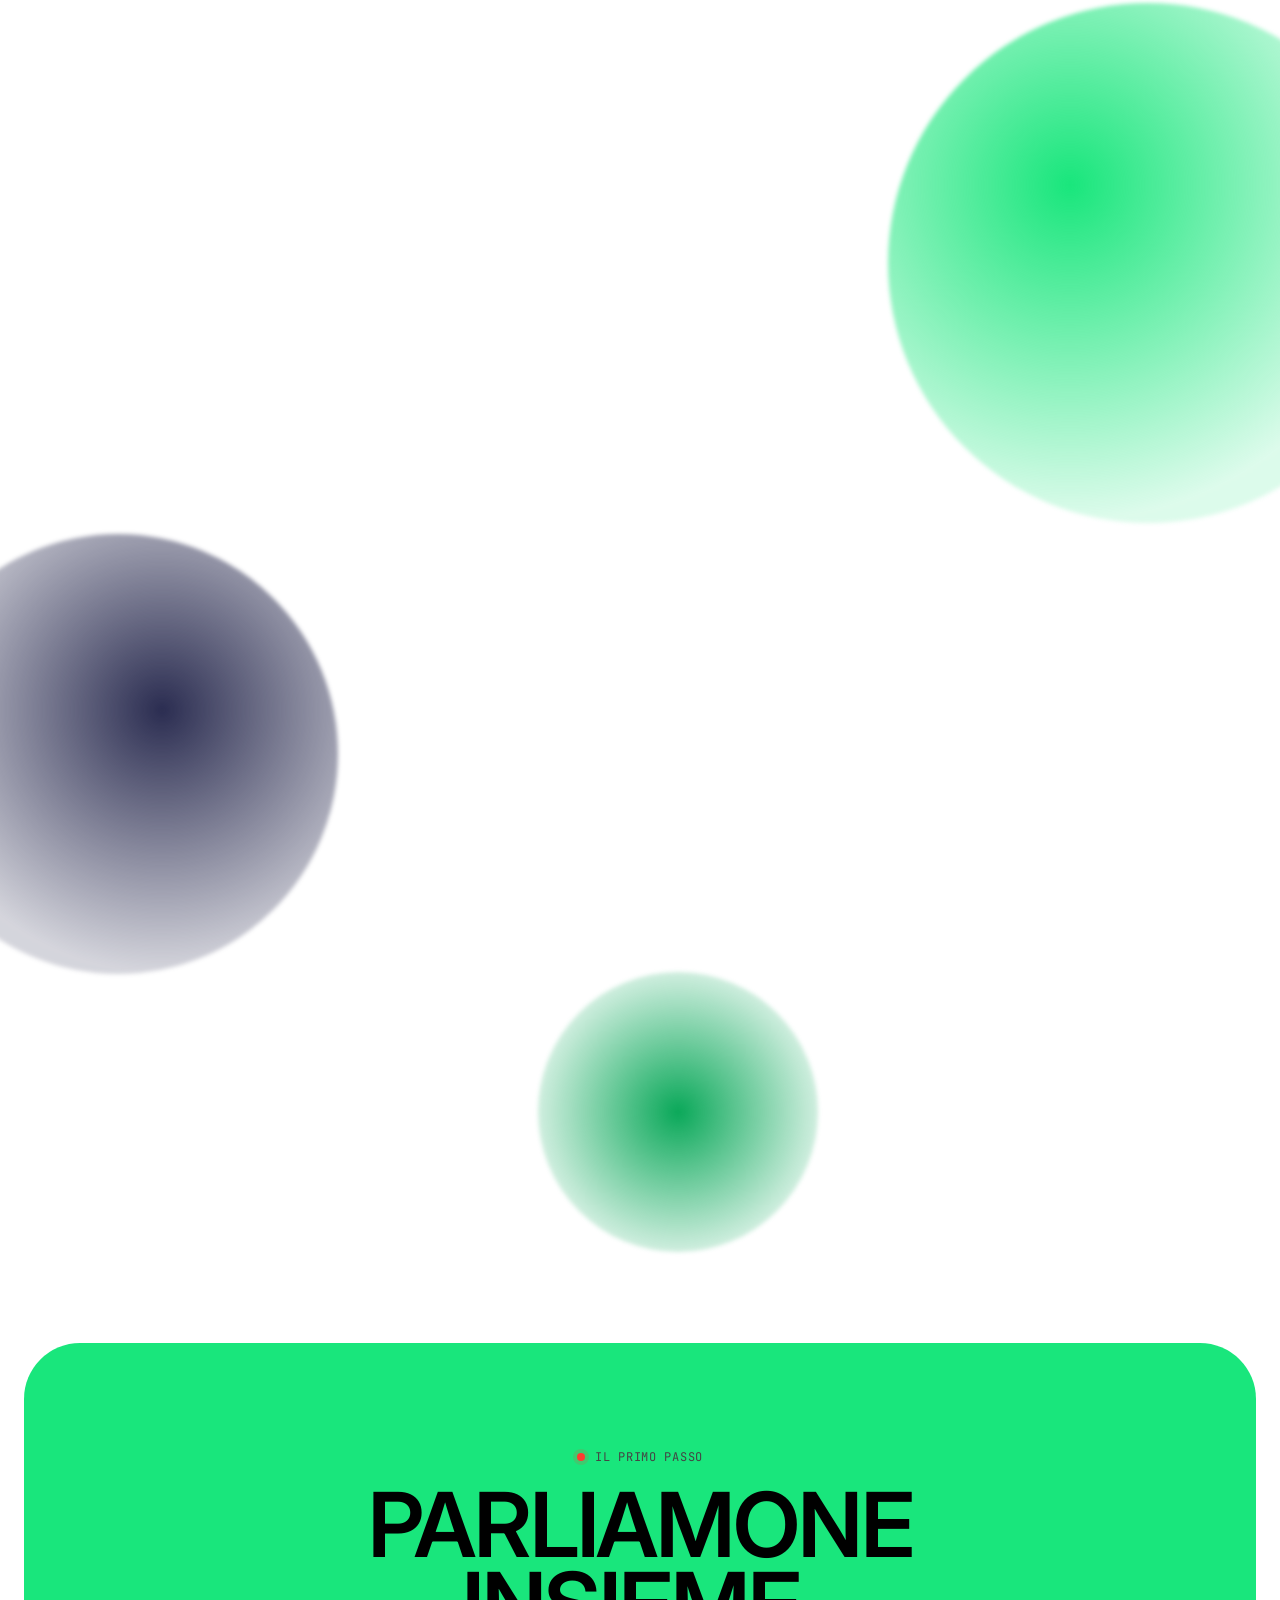
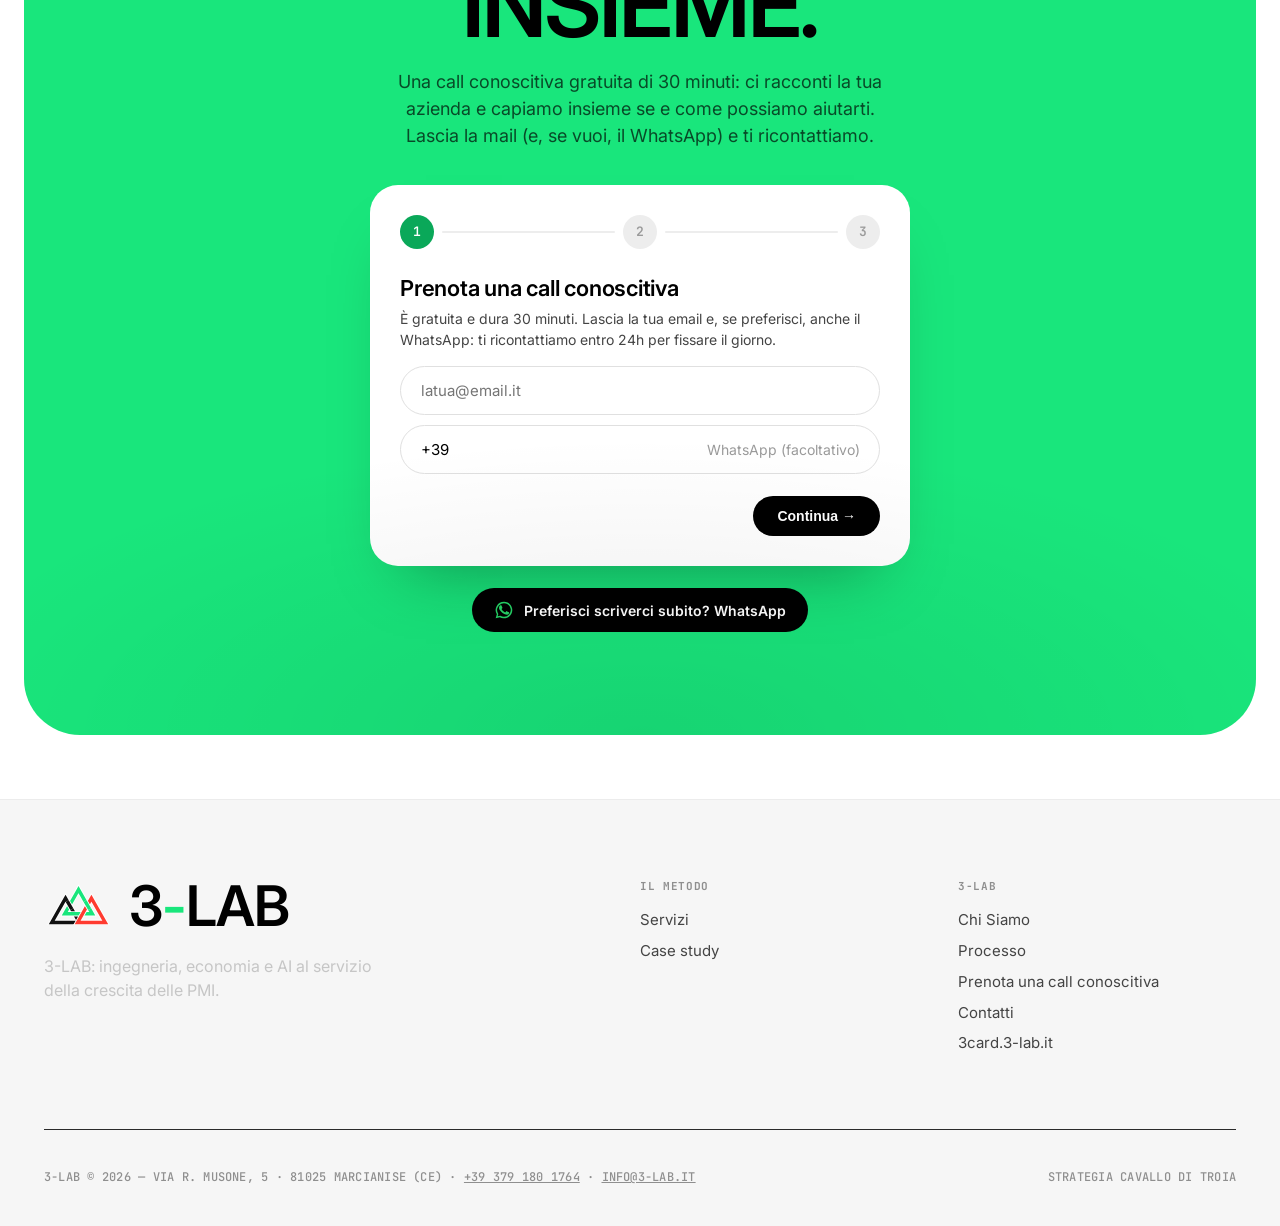
==== commit 074ba6b5: "Popup in stile modal, chat AI, benvenuto per settore, portfolio mobile, menu e island aggiornati - p" ====
--- a/index.html
+++ b/index.html
@@ -3,8 +3,8 @@
 <head>
 <meta charset="UTF-8">
 <meta name="viewport" content="width=device-width, initial-scale=1.0">
-<title>3-LAB (3 Lab) — Consulenza per PMI a Marcianise | 3Card fidelity card</title>
-<meta name="description" content="3-LAB (3 Lab) è la società di consulenza di Marcianise (CE) per le PMI: business plan, automazioni, AI generativa e siti web. Creatori di 3Card, la fidelity card digitale nel wallet per bar e ristoranti.">
+<title>3-LAB — Ingegneria, economia e AI per le PMI</title>
+<meta name="description" content="3-LAB (3 Lab) affianca le PMI con tre pilastri: il Piano (dove vai), l'Execution (come ci arrivi) e la Bussola (se stai deviando), con l'AI come motore.">
 <link rel="canonical" href="https://3-lab.it/">
 <meta name="robots" content="index, follow">
 <meta name="theme-color" content="#000000">
@@ -14,8 +14,8 @@
 <meta property="og:locale" content="it_IT">
 <meta property="og:site_name" content="3-LAB">
 <meta property="og:url" content="https://3-lab.it/">
-<meta property="og:title" content="3-LAB — Consulenza per PMI a Marcianise">
-<meta property="og:description" content="Ingegneria, economia e AI generativa per far crescere le PMI. Creatori di 3Card, la fidelity card digitale nel wallet.">
+<meta property="og:title" content="3-LAB — Ingegneria, economia e AI per le PMI">
+<meta property="og:description" content="Piano, Execution e Bussola: il sistema per decidere dove portare la tua azienda, arrivarci e accorgerti subito se stai deviando.">
 <meta property="og:image" content="https://3-lab.it/og.png">
 <meta name="twitter:card" content="summary_large_image">
 <script type="application/ld+json">
@@ -27,15 +27,15 @@
       "@id": "https://3-lab.it/#org",
       "name": "3-LAB",
       "alternateName": ["3 LAB", "3LAB", "3 Lab", "3-Lab", "Tri Lab", "TRI LAB"],
-      "description": "Consulenza manageriale per PMI: business planning, automazioni, AI generativa, siti web e video ads. Business, Operation e Creative Hub.",
+      "description": "Consulenza manageriale per PMI: Piano, Execution e Bussola, con l'AI come motore.",
       "url": "https://3-lab.it/",
       "logo": "https://3-lab.it/logo.png",
       "image": "https://3-lab.it/og.png",
       "email": "info@3-lab.it",
       "telephone": "+39 379 180 1764",
       "address": {"@type": "PostalAddress", "streetAddress": "Via R. Musone, 5", "postalCode": "81025", "addressLocality": "Marcianise", "addressRegion": "CE", "addressCountry": "IT"},
-      "areaServed": ["Marcianise", "Caserta", "Campania", "Italia"],
-      "knowsAbout": ["consulenza aziendale", "business plan", "automazioni", "intelligenza artificiale", "CRM", "siti web", "fidelity card digitale"]
+      "areaServed": "Italia",
+      "knowsAbout": ["consulenza aziendale", "business plan", "automazioni", "intelligenza artificiale", "CRM"]
     },
     {
       "@type": "WebSite",
@@ -45,15 +45,88 @@
       "alternateName": ["3 LAB", "3LAB", "3 Lab"],
       "inLanguage": "it-IT",
       "publisher": {"@id": "https://3-lab.it/#org"}
+    }
+  ]
+}
+</script>
+<script type="application/ld+json">
+{
+  "@context": "https://schema.org",
+  "@type": "FAQPage",
+  "@id": "https://3-lab.it/#faq",
+  "inLanguage": "it-IT",
+  "mainEntity": [
+    {
+      "@type": "Question",
+      "name": "Cosa succede nella call conoscitiva?",
+      "acceptedAnswer": {
+        "@type": "Answer",
+        "text": "È una conversazione gratuita di 30 minuti. Ci racconti la tua azienda, come lavori oggi e cosa ti rallenta, e capiamo insieme se e come possiamo aiutarti e da quale servizio conviene partire. Lasci la tua email nel modulo e ti ricontattiamo entro 24 ore per fissare il giorno."
+      }
     },
     {
-      "@type": "Product",
-      "name": "3Card",
-      "alternateName": ["3 Card", "3Card fidelity card"],
-      "description": "Fidelity card digitale per bar, pizzerie e ristoranti: si aggiunge ad Apple o Google Wallet senza app, con punti, premi e promo via notifica.",
-      "brand": {"@id": "https://3-lab.it/#org"},
-      "url": "https://3card.3-lab.it/",
-      "category": "Fidelity card digitale"
+      "@type": "Question",
+      "name": "A che tipo di azienda siete adatti?",
+      "acceptedAnswer": {
+        "@type": "Answer",
+        "text": "Lavoriamo con le PMI, in particolare quelle in cui molte decisioni e molto lavoro passano ancora dal titolare. Non solo in Campania: puoi scriverci da qualunque parte d'Italia. Se non sei sicuro che faccia al caso tuo, la call serve anche a questo."
+      }
+    },
+    {
+      "@type": "Question",
+      "name": "Quanto dura un lavoro e come si svolge?",
+      "acceptedAnswer": {
+        "@type": "Answer",
+        "text": "Dipende dai servizi che servono e da quanto è già in ordine l'azienda, quindi non promettiamo tempi uguali per tutti: li definiamo con te dopo la call. Il percorso è sempre lo stesso: prima si capisce, poi si decide, poi si fa, poi si controlla. Non finisce con una consegna: ogni mese confronti il previsto con il reale e, se qualcosa devia, il piano si ricalibra."
+      }
+    },
+    {
+      "@type": "Question",
+      "name": "Devo cambiare gli strumenti che uso oggi?",
+      "acceptedAnswer": {
+        "@type": "Answer",
+        "text": "Non per forza. Prima guardiamo come lavori, poi scegliamo gli strumenti: li costruiamo intorno ai tuoi processi, non il contrario. Se qualcosa che usi già funziona, lo colleghiamo al resto; cambiamo solo ciò che ti fa perdere tempo."
+      }
+    },
+    {
+      "@type": "Question",
+      "name": "Cosa significa che l'AI è il vostro motore?",
+      "acceptedAnswer": {
+        "@type": "Answer",
+        "text": "Significa che l'AI fa il lavoro ripetitivo: legge mercato e numeri, smista, risponde e aggiorna le schede. Per questo siamo più veloci e costiamo meno. Le decisioni restano alle persone, tue e nostre: l'AI esegue i compiti e una persona controlla i passaggi delicati."
+      }
+    },
+    {
+      "@type": "Question",
+      "name": "Cosa fate con i miei dati?",
+      "acceptedAnswer": {
+        "@type": "Answer",
+        "text": "Partiamo dai tuoi dati (bilanci, margini, contatti, documenti) perché il piano e gli strumenti nascono da quello che c'è davvero in azienda. L'AI lavora su quelli, non su risposte generiche. Come li trattiamo e li proteggiamo lo chiariamo con te prima di iniziare."
+      }
+    },
+    {
+      "@type": "Question",
+      "name": "Quanto costa?",
+      "acceptedAnswer": {
+        "@type": "Answer",
+        "text": "Dipende da quali servizi attivi, da quanto è grande e ordinata l'azienda e da quanto lavoro serve, per questo non pubblichiamo cifre. Alla call conoscitiva, che è gratuita, capiamo cosa ti serve davvero e ti diciamo come procedere e a quali condizioni."
+      }
+    },
+    {
+      "@type": "Question",
+      "name": "Posso prendere solo una parte?",
+      "acceptedAnswer": {
+        "@type": "Answer",
+        "text": "Sì. I servizi sono sette e si attivano insieme o separatamente: puoi partire dal solo business plan o dal solo cruscotto. Danno il meglio insieme, ma non sei obbligato a prenderli tutti."
+      }
+    },
+    {
+      "@type": "Question",
+      "name": "E se dopo il lavoro non ho una persona che gestisce gli strumenti?",
+      "acceptedAnswer": {
+        "@type": "Answer",
+        "text": "Il nostro obiettivo è lasciarti metodo e strumenti per andare avanti anche senza di noi: gli strumenti restano in azienda, le procedure sono scritte e chiunque le può seguire, e il cruscotto si aggiorna da solo."
+      }
     }
   ]
 }
@@ -61,7 +134,7 @@
 
 <link rel="preconnect" href="https://fonts.googleapis.com">
 <link rel="preconnect" href="https://fonts.gstatic.com" crossorigin>
-<link href="https://fonts.googleapis.com/css2?family=Anton&family=Inter:wght@400;450;500;600&family=JetBrains+Mono:wght@400;500&display=swap" rel="stylesheet">
+<link href="https://fonts.googleapis.com/css2?family=Anton&family=Inter:wght@300;400;450;500;600;700&family=Instrument+Serif:ital@1&family=JetBrains+Mono:wght@400;500&display=swap" rel="stylesheet">
 
 <!-- GSAP + ScrollTrigger -->
 <script src="https://cdnjs.cloudflare.com/ajax/libs/gsap/3.12.5/gsap.min.js"></script>
@@ -89,7 +162,8 @@
   --navy:#2b2d51;          /* blu-navy del wordmark del logo */
 
   /* --- Type --- */
-  --f-display:'Anton', ui-sans-serif, system-ui, sans-serif;
+  --f-display:'Inter', ui-sans-serif, system-ui, sans-serif; /* Anton è uscito dalla home: i titoli display sono Inter 600 */
+  --f-serif:'Instrument Serif', Georgia, serif;
   --f-sans:'Inter', ui-sans-serif, system-ui, sans-serif;
   --f-mono:'JetBrains Mono', ui-monospace, monospace;
 
@@ -113,14 +187,54 @@
 img{max-width:100%;display:block}
 
 /* ---------- Typography ---------- */
-.t-display-xl{font-family:var(--f-display);font-size:clamp(66px,12vw,168px);line-height:.86;letter-spacing:-.03em;text-transform:uppercase}
-.t-display{font-family:var(--f-display);font-size:clamp(44px,7vw,92px);line-height:.9;letter-spacing:-.025em;text-transform:uppercase}
-.t-heading-lg{font-family:var(--f-display);font-size:clamp(30px,4vw,54px);line-height:.94;letter-spacing:-.02em;text-transform:uppercase}
+.t-display-xl{font-family:var(--f-display);font-weight:600;font-size:clamp(66px,12vw,168px);line-height:.86;letter-spacing:-.03em;text-transform:uppercase}
+.t-display{font-family:var(--f-display);font-weight:600;font-size:clamp(44px,7vw,92px);line-height:.9;letter-spacing:-.025em;text-transform:uppercase}
+.t-heading-lg{font-family:var(--f-display);font-weight:600;font-size:clamp(30px,4vw,54px);line-height:.94;letter-spacing:-.02em;text-transform:uppercase}
 .t-heading{font-family:var(--f-sans);font-weight:500;font-size:clamp(26px,3vw,40px);line-height:1.05;letter-spacing:-.02em;text-transform:uppercase}
 .t-sub{font-family:var(--f-sans);font-weight:600;font-size:20px;line-height:1.2;letter-spacing:-.01em}
-.t-body{font-size:16px;line-height:1.5;color:var(--slate);font-weight:450}
-.t-body-lg{font-size:clamp(17px,1.7vw,20px);line-height:1.5;color:var(--slate);font-weight:450}
+.t-body{font-size:16px;line-height:1.5;color:var(--slate);font-weight:400}
+.t-body-lg{font-size:clamp(17px,1.7vw,20px);line-height:1.5;color:var(--slate);font-weight:400}
 .t-mono{font-family:var(--f-mono);font-size:12px;line-height:1.3;letter-spacing:.02em;text-transform:uppercase;font-weight:500}
+
+
+/* =====================================================================
+   BASE TIPOGRAFICA E VETRO — classi riusabili dalle sezioni della home
+   ---------------------------------------------------------------------
+   Schema di apertura sezione (centrato). Markup:
+     <header class="sec-head">
+       <span class="sec-pill"><svg class="sec-pill-ico">…</svg>Etichetta</span>
+       <h2 class="sec-title">Testo in Inter <em>coda in serif</em></h2>
+       <p class="sec-sub">Sottotitolo in una riga.</p>
+     </header>
+   .sec-head--left  allinea a sinistra (variante)
+   .sec-head--dark  testi chiari per sezioni su fondo scuro
+   .serif           parola/e speciali in Instrument Serif corsivo (mai nel corpo del testo né nei bottoni)
+   Liquid glass: <div class="glass">…</div> sopra uno sfondo con forme/sfumature da sfocare.
+     .glass--dark variante per fondo scuro. Senza backdrop-filter ripiega su fondo pieno
+     (@supports not): testo ink su ~#fff (21:1) / chiaro su ~#14161a, sempre >= 4.5:1.
+   Font: Inter 400/500/600 (testi e titoli), Instrument Serif corsivo (speciale),
+   JetBrains Mono 400/500 (etichette). Anton non è più usato nella home.
+   ===================================================================== */
+.serif,.sec-title em{font-family:var(--f-serif);font-style:italic;font-weight:400;letter-spacing:-.01em;font-size:1.12em}
+.sec-head{display:flex;flex-direction:column;align-items:center;text-align:center;gap:clamp(18px,2vw,26px);max-width:1040px;margin:0 auto clamp(48px,6vw,88px)}
+.sec-head--left{align-items:flex-start;text-align:left;margin-left:0}
+.sec-pill{display:inline-flex;align-items:center;gap:8px;font-family:var(--f-mono);font-size:14px;letter-spacing:.08em;text-transform:uppercase;color:var(--ink);background:var(--paper);border:1px solid rgba(0,0,0,.12);border-radius:100px;padding:9px 18px 9px 13px}
+.sec-pill-ico{width:16px;height:16px;color:var(--volt-deep);flex:none}
+.sec-title{font-family:var(--f-sans);font-weight:500;font-size:clamp(40px,6vw,84px);line-height:1.04;letter-spacing:-.035em;color:var(--ink);text-wrap:balance;overflow-wrap:break-word}
+.sec-sub{font-size:clamp(17px,1.8vw,20px);line-height:1.5;color:var(--slate);max-width:720px}
+.sec-head--dark .sec-pill{background:rgba(255,255,255,.08);border-color:rgba(255,255,255,.18);color:var(--paper)}
+.sec-head--dark .sec-pill-ico{color:var(--volt)}
+.sec-head--dark .sec-title{color:var(--paper)}
+.sec-head--dark .sec-sub{color:var(--ash)}
+.glass{position:relative;color:var(--ink);background:rgba(255,255,255,.55);border:1px solid rgba(255,255,255,.7);border-radius:28px;box-shadow:inset 0 1px 0 rgba(255,255,255,.9),0 18px 50px -22px rgba(0,0,0,.28);-webkit-backdrop-filter:blur(22px) saturate(1.5);backdrop-filter:blur(22px) saturate(1.5)}
+.glass::before{content:'';position:absolute;inset:0;border-radius:inherit;background:linear-gradient(180deg,rgba(255,255,255,.55),rgba(255,255,255,0) 38%);pointer-events:none}
+.glass--dark{color:var(--paper);background:rgba(20,22,26,.62);border-color:rgba(255,255,255,.16);box-shadow:inset 0 1px 0 rgba(255,255,255,.18),0 18px 50px -22px rgba(0,0,0,.6)}
+.glass--dark::before{background:linear-gradient(180deg,rgba(255,255,255,.14),rgba(255,255,255,0) 38%)}
+@supports not ((backdrop-filter:blur(1px)) or (-webkit-backdrop-filter:blur(1px))){
+  .glass{background:rgba(255,255,255,.94)}
+  .glass--dark{background:rgba(20,22,26,.94)}
+  .glass.sv-card{background:rgba(255,255,255,.94)}
+}
 
 /* ---------- Layout ---------- */
 .container{max-width:var(--maxw);margin:0 auto;padding:0 var(--s24)}
@@ -155,7 +269,7 @@
 /* ---------- NAV ---------- */
 .nav-wrap{position:fixed;top:18px;left:0;right:0;z-index:100;display:flex;justify-content:center;padding:0 16px;pointer-events:none}
 .nav{pointer-events:auto;display:flex;align-items:center;gap:var(--s24);background:rgba(255,255,255,.72);backdrop-filter:blur(18px) saturate(1.4);-webkit-backdrop-filter:blur(18px) saturate(1.4);border:1px solid rgba(0,0,0,.06);border-radius:100px;padding:8px 8px 8px 22px;box-shadow:0 10px 40px -12px rgba(0,0,0,.28);transition:background .4s,border-color .4s}
-.nav-logo{font-family:var(--f-display);font-size:20px;letter-spacing:-.02em;text-transform:uppercase;display:flex;align-items:center;gap:8px;white-space:nowrap}
+.nav-logo{font-family:var(--f-display);font-weight:600;font-size:20px;letter-spacing:-.02em;text-transform:uppercase;display:flex;align-items:center;gap:8px;white-space:nowrap}
 .nav-logo .dot{width:9px;height:9px;border-radius:50%;background:var(--volt);display:inline-block}
 .nav-links{display:flex;gap:22px;list-style:none}
 .nav-links a{text-decoration:none;font-size:14px;font-weight:500;color:var(--slate);position:relative;padding:4px 0;transition:color .25s}
@@ -172,6 +286,7 @@
   background-size:26px 26px;
   border-bottom-left-radius:56px;border-bottom-right-radius:56px}
 .hero-ag{position:absolute;inset:0;width:100%;height:100%;z-index:1;display:block;pointer-events:none}
+@media(max-width:600px){.hero-ag{opacity:.4}} /* telefono: le particelle non coprono sottotitolo e slogan */
 .hero-veil{position:absolute;inset:0;z-index:2;pointer-events:none;background:linear-gradient(90deg,rgba(0,0,0,.78) 0%,rgba(0,0,0,.45) 36%,rgba(0,0,0,0) 64%),linear-gradient(0deg,rgba(0,0,0,.55),transparent 24%)}
 .hero-ag-tag{position:absolute;right:28px;bottom:30px;z-index:3;font-family:var(--f-mono);font-size:10px;letter-spacing:.12em;text-transform:uppercase;color:var(--smoke);display:flex;align-items:center;gap:9px}
 .hero-ag-tag::before{content:'';width:6px;height:6px;border-radius:50%;background:var(--volt);box-shadow:0 0 10px var(--volt);animation:cue 1.8s ease-in-out infinite}
@@ -186,15 +301,8 @@
 .hero-eyebrow{font-family:var(--f-mono);font-size:12px;letter-spacing:.1em;text-transform:uppercase;color:var(--volt);margin-bottom:22px;display:inline-flex;align-items:center;gap:10px}
 .hero-eyebrow::before{content:'';width:7px;height:7px;border-radius:50%;background:var(--volt);box-shadow:0 0 12px var(--volt)}
 .hero h1{color:var(--paper)}
-.hero h1 .accent{color:var(--volt)}
-.hero h1 .dash{display:inline-block;width:.34em;height:.15em;background:var(--volt);vertical-align:.3em;margin:0 .03em 0 -.01em}
-.hero h1 .three{position:relative;left:-.1em}
 .hero-sub{font-family:var(--f-mono);font-size:14px;line-height:1.55;color:var(--ash);max-width:420px;margin-top:26px;text-transform:none;letter-spacing:0}
 .hero-actions{margin-top:38px;display:flex;gap:14px;flex-wrap:wrap}
-.hero-metrics{margin-top:46px;display:flex;gap:34px;flex-wrap:wrap}
-.hero-metric .n{font-family:var(--f-display);font-size:34px;line-height:1;color:var(--paper)}
-.hero-metric .n .u{color:var(--volt)}
-.hero-metric .l{font-family:var(--f-mono);font-size:10px;letter-spacing:.08em;color:var(--smoke);text-transform:uppercase;margin-top:6px}
 
 /* Vitruvian geometry (draws on scroll) */
 .hero-right{display:flex;justify-content:center;align-items:center;position:relative}
@@ -216,27 +324,55 @@
 /* ---------- MARQUEE ---------- */
 .marquee{background:var(--volt);color:var(--ink);padding:20px 0;overflow:hidden;white-space:nowrap;position:relative;z-index:5}
 .marquee-track{display:inline-flex;gap:0;will-change:transform}
-.marquee-item{font-family:var(--f-display);font-size:26px;text-transform:uppercase;letter-spacing:-.01em;padding:0 26px;display:inline-flex;align-items:center;gap:26px}
-.marquee-item::after{content:'✳';font-size:16px;color:var(--ink)}
+.marquee-item{font-family:var(--f-display);font-weight:600;font-size:26px;text-transform:uppercase;letter-spacing:-.01em;padding:0 26px;display:inline-flex;align-items:center;gap:26px}
+.marquee-item::after{content:'';width:18px;height:18px;background:var(--ink);-webkit-mask:url("data:image/svg+xml,%3Csvg xmlns='http://www.w3.org/2000/svg' viewBox='0 0 24 24'%3E%3Cpath d='M12 2v20M3.3 7l17.4 10M3.3 17L20.7 7' stroke='%23000' stroke-width='3.4' stroke-linecap='round'/%3E%3C/svg%3E") center/contain no-repeat;mask:url("data:image/svg+xml,%3Csvg xmlns='http://www.w3.org/2000/svg' viewBox='0 0 24 24'%3E%3Cpath d='M12 2v20M3.3 7l17.4 10M3.3 17L20.7 7' stroke='%23000' stroke-width='3.4' stroke-linecap='round'/%3E%3C/svg%3E") center/contain no-repeat}
 
 /* ---------- BIO (decrypt) ---------- */
-.bio{position:relative;background:var(--mist);
-  background-image:linear-gradient(var(--canvas) 1px,transparent 1px),linear-gradient(90deg,var(--canvas) 1px,transparent 1px);
-  background-size:44px 44px}
-.bio-card{background:var(--paper);border-radius:40px;padding:clamp(36px,6vw,80px);max-width:1000px;margin:0 auto;box-shadow:0 40px 80px -50px rgba(0,0,0,.35)}
-.bio-text{font-family:var(--f-mono);font-size:clamp(19px,2.6vw,31px);line-height:1.6;color:var(--ink);letter-spacing:-.01em}
 .decrypt{display:inline-block;background:var(--ink);color:var(--ink);padding:0 8px;border-radius:5px;cursor:crosshair;transition:background .25s,color .25s;position:relative}
 .decrypt:hover{background:var(--volt);color:var(--ink)}
 .decrypt.r:hover{background:var(--signal);color:var(--paper)}
 .bio-help{text-align:center;margin-top:26px;color:var(--smoke)}
 
+/* ---------- COSA FACCIAMO (liquid glass su sfondo con forme) ---------- */
+.cosa{position:relative;overflow:hidden;background:#fff}
+.cosa-bg{position:absolute;inset:0;pointer-events:none}
+.cosa-bg i{position:absolute;border-radius:50%;filter:blur(2px)}
+.cosa-bg .b1{width:min(46vw,520px);aspect-ratio:1;left:-8%;top:8%;background:radial-gradient(circle at 35% 35%,var(--volt),rgba(25,230,124,.15) 70%)}
+.cosa-bg .b2{width:min(40vw,440px);aspect-ratio:1;right:-6%;top:30%;background:radial-gradient(circle at 60% 40%,var(--navy),rgba(43,45,81,.2) 70%)}
+.cosa-bg .b3{width:min(26vw,280px);aspect-ratio:1;left:42%;bottom:2%;background:radial-gradient(circle at 50% 50%,var(--volt-deep),rgba(10,168,89,.2) 70%)}
+.cosa-in{position:relative}
+.cosa-card{max-width:880px;margin:0 auto;padding:clamp(28px,5vw,56px)}
+.cosa-card>*{position:relative}
+
+/* FAQ (ticket 08): stesso sfondo a forme della sezione Cosa facciamo, domande in vetro */
+.faq{position:relative;overflow:hidden;background:#fff;padding-bottom:var(--s128)}
+.faq .cosa-bg .b1{left:auto;right:-10%;top:4%}
+.faq .cosa-bg .b2{right:auto;left:-8%;top:44%}
+.faq-grid{display:grid;grid-template-columns:minmax(260px,.8fr) 1.7fr;gap:clamp(20px,3vw,32px);max-width:1100px;margin:0 auto;align-items:start}
+.faq-help{padding:clamp(24px,3vw,36px);display:flex;flex-direction:column;align-items:flex-start;gap:14px;position:sticky;top:96px}
+.faq-help>*{position:relative}
+.faq-help h3{font-size:clamp(22px,2.4vw,28px);font-weight:500;letter-spacing:-.02em;line-height:1.15}
+.faq-help p{font-size:16px;line-height:1.5;color:var(--slate)}
+.faq-help .btn{margin-top:6px}
+.faq-list{list-style:none;display:grid;gap:12px}
+.faq-item{border-radius:22px;border-color:rgba(0,0,0,.09)}
+.faq-item h3{font-size:inherit;font-weight:inherit}
+.faq-q{position:relative;width:100%;display:flex;align-items:center;justify-content:space-between;gap:16px;min-height:56px;padding:16px 22px;background:none;border:0;border-radius:22px;font:500 clamp(16px,1.6vw,18px)/1.3 var(--f-sans);letter-spacing:-.01em;text-align:left;color:var(--ink);cursor:pointer}
+.faq-q:focus-visible{outline:3px solid var(--ink);outline-offset:3px}
+.faq-chev{flex:none;width:20px;height:20px;transition:transform .3s cubic-bezier(.2,.8,.2,1)}
+.faq-q[aria-expanded="true"] .faq-chev{transform:rotate(180deg)}
+.faq-a{position:relative;padding:0 22px 20px;animation:faqIn .3s ease}
+.faq-a[hidden]{display:none}
+.faq-a p{font-size:16px;line-height:1.6;color:var(--graphite)}
+.faq-a a{color:var(--ink);text-decoration:underline;text-underline-offset:3px}
+.faq-a a:focus-visible{outline:3px solid var(--ink);outline-offset:3px;border-radius:4px}
+@keyframes faqIn{from{opacity:0;transform:translateY(-6px)}to{opacity:1;transform:none}}
+@media(max-width:820px){.faq-grid{grid-template-columns:1fr}.faq-help{position:static}}
+@media(prefers-reduced-motion:reduce){.faq-chev{transition:none}.faq-a{animation:none}}
+
 /* ---------- CHI SIAMO ---------- */
 .about{background:var(--canvas)}
-.about-head{display:grid;grid-template-columns:1fr 1fr;gap:var(--s40);align-items:end;margin-bottom:var(--s64)}
-.about-lead{font-size:clamp(22px,2.8vw,34px);line-height:1.28;font-weight:450;letter-spacing:-.01em;color:var(--ink)}
-.about-lead em{font-style:normal;color:var(--volt-deep);font-weight:600}
-.about-lead .red{color:var(--signal);font-weight:600}
-.team-panel{position:relative;overflow:hidden;background:var(--ink);border-radius:40px;padding:clamp(24px,3.5vw,44px);background-image:radial-gradient(var(--graphite) 1px,transparent 1px);background-size:26px 26px}
+.team-panel{position:relative;overflow:hidden;background:var(--ink);border-radius:40px;padding:clamp(24px,3.5vw,44px);background-image:radial-gradient(rgba(255,255,255,.16) 1px,transparent 1px);background-size:26px 26px}
 .team-panel .flag-strip{position:absolute;top:0;left:0;right:0;height:5px;background:linear-gradient(90deg,var(--volt) 0 33.33%,#fff 33.33% 66.66%,var(--signal) 66.66% 100%)}
 .team-panel .flag-cap{position:relative;z-index:2;display:flex;align-items:center;gap:10px;font-family:var(--f-mono);font-size:11px;letter-spacing:.06em;text-transform:uppercase;color:var(--smoke);margin-bottom:26px}
 .team-panel .flag-cap .tri{display:inline-flex;height:12px;width:26px;border-radius:3px;overflow:hidden}
@@ -245,106 +381,57 @@
 .member{background:#141414;border:1px solid var(--graphite);border-radius:26px;padding:var(--s32);display:flex;flex-direction:column;gap:16px;position:relative;overflow:hidden;transition:transform .5s cubic-bezier(.2,.8,.2,1),border-color .5s}
 .member:hover{transform:translateY(-6px);border-color:var(--accent,var(--volt))}
 .member::before{content:'';position:absolute;top:0;left:0;right:0;height:5px;background:var(--accent,var(--volt))}
-.member .avatar{width:64px;height:64px;border-radius:18px;display:flex;align-items:center;justify-content:center;font-family:var(--f-display);font-size:26px;background:var(--accent,var(--volt));color:var(--accent-fg,#000)}
+.member .avatar{width:64px;height:64px;border-radius:18px;display:flex;align-items:center;justify-content:center;font-family:var(--f-display);font-weight:600;font-size:26px;background:var(--accent,var(--volt));color:var(--accent-fg,#000)}
 .member .role{font-family:var(--f-mono);font-size:11px;letter-spacing:.05em;text-transform:uppercase;color:var(--accent,var(--volt-deep))}
 .member h3{font-family:var(--f-sans);font-weight:600;font-size:24px;letter-spacing:-.01em;color:var(--paper)}
 .member .m-body{font-size:14px;line-height:1.5;color:var(--ash)}
 .member .focus{margin-top:auto;padding-top:16px;border-top:1px solid var(--graphite);font-family:var(--f-mono);font-size:11px;color:var(--smoke);text-transform:uppercase;letter-spacing:.03em}
-.stats{display:grid;grid-template-columns:repeat(4,1fr);gap:var(--s24);margin-top:var(--s64);border-top:1px solid var(--ash);padding-top:var(--s40)}
-.stat .n{font-family:var(--f-display);font-size:clamp(40px,5vw,68px);line-height:1;letter-spacing:-.02em}
+.stats{display:grid;grid-template-columns:repeat(3,1fr);gap:var(--s24);margin-top:var(--s64);border-top:1px solid var(--ash);padding-top:var(--s40)}
+.stat .n{font-family:var(--f-display);font-weight:600;font-size:clamp(40px,5vw,68px);line-height:1;letter-spacing:-.02em}
 .stat .n .u{color:var(--volt-deep)}
 .stat .l{font-family:var(--f-mono);font-size:11px;color:var(--slate);text-transform:uppercase;letter-spacing:.03em;margin-top:10px;max-width:190px}
 @media(max-width:820px){.stats{grid-template-columns:1fr 1fr}}
 
-/* ---------- HUBS ---------- */
-.hubs{background:var(--mist)}
-.hub-card{background:var(--paper);border-radius:32px;padding:var(--s40);display:flex;flex-direction:column;gap:20px;position:relative;overflow:hidden;transition:transform .5s cubic-bezier(.2,.8,.2,1),box-shadow .5s}
-.hub-card:hover{transform:translateY(-6px);box-shadow:0 40px 70px -45px rgba(0,0,0,.45)}
-.hub-num{font-family:var(--f-mono);font-size:12px;color:var(--smoke);letter-spacing:.05em}
-.hub-card h3{font-family:var(--f-sans);font-weight:600;font-size:30px;letter-spacing:-.02em;line-height:1}
-.hub-card .lede{color:var(--slate);font-size:15px;line-height:1.5}
-.hub-list{list-style:none;display:flex;flex-direction:column;gap:12px;margin-top:6px}
-.hub-list li{display:flex;gap:12px;align-items:flex-start;font-size:14px;color:var(--slate);line-height:1.4}
-.hub-list li::before{content:'';flex:0 0 auto;width:7px;height:7px;border-radius:2px;background:var(--accent,var(--volt));margin-top:5px;transform:rotate(45deg)}
-.hub-card .badge{position:absolute;top:26px;right:26px;font-family:var(--f-mono);font-size:10px;letter-spacing:.05em;color:var(--accent-ink,var(--volt-deep));text-transform:uppercase;border:1px solid currentColor;border-radius:100px;padding:4px 10px;opacity:.7}
-
-/* ---------- HUB FOLDERS (React Bits · portato in vanilla) ---------- */
-.folders-hint{text-align:center;font-family:var(--f-mono);font-size:11px;letter-spacing:.05em;text-transform:uppercase;color:var(--smoke);margin-bottom:var(--s40)}
-.folders{position:relative;display:flex;justify-content:center;align-items:flex-start;gap:clamp(24px,5vw,80px);flex-wrap:wrap;padding:96px clamp(20px,4vw,48px) 52px;background:linear-gradient(180deg,#151515,#0b0b0b);border-radius:40px}
-.folders::before{content:'';position:absolute;top:0;left:0;right:0;height:5px;border-radius:40px 40px 0 0;background:linear-gradient(90deg,var(--volt) 0 33.33%,#fff 33.33% 66.66%,var(--signal) 66.66% 100%)}
-.folders::after{content:'';position:absolute;inset:0;border-radius:40px;background:radial-gradient(120% 80% at 50% 0%, rgba(255,255,255,.05), transparent 55%);pointer-events:none}
-.folder-col{position:relative;z-index:1;display:flex;flex-direction:column;align-items:center}
-.folder-slot{height:220px;display:flex;align-items:center;justify-content:center}
-.folder-scale{transform:scale(1.7);transform-origin:center}
-.folder-label{text-align:center;margin-top:6px}
-.folder-label .fl-num{font-family:var(--f-mono);font-size:11px;letter-spacing:.05em;text-transform:uppercase}
-.folder-label h3{font-family:var(--f-sans);font-weight:600;font-size:22px;letter-spacing:-.01em;margin:8px 0 4px;color:var(--paper)}
-.folder-label p{font-size:13px;color:var(--ash)}
-.fl-open{margin-top:16px;background:rgba(255,255,255,.03);border:1px solid rgba(255,255,255,.22);border-radius:100px;padding:9px 18px;font-family:var(--f-sans);font-size:13px;font-weight:500;cursor:pointer;color:var(--paper);display:inline-flex;gap:8px;align-items:center;transition:border-color .25s,background .25s,gap .25s}
-.fl-open:hover{border-color:var(--paper);background:rgba(255,255,255,.08);gap:12px}
-.fl-open span{transition:transform .25s}
-.fl-open:hover span{transform:translateX(3px)}
-
-.folder{--paper-1:#E6E6E6;--paper-2:#F2F2F2;--paper-3:#ffffff;transition:all .2s ease-in;cursor:pointer;outline:none}
-.folder:not(.open):hover{transform:translateY(-10px)}
-.folder:not(.open):hover .folder__front{transform:skew(15deg) scaleY(.5)}
-.folder:not(.open):hover .right{transform:skew(-15deg) scaleY(.5)}
-.folder:not(.open):hover .paper:nth-child(1){transform:translate(-92%,-46%) rotateZ(-11deg)}
-.folder:not(.open):hover .paper:nth-child(2){transform:translate(-4%,-48%) rotateZ(11deg);height:80%}
-.folder:not(.open):hover .paper:nth-child(3){transform:translate(-50%,-58%) rotateZ(3deg);height:80%}
-.folder.open{transform:translateY(-8px)}
-.folder.open .paper:nth-child(1){transform:translate(calc(-120% + var(--magnet-x,0px)),calc(-70% + var(--magnet-y,0px))) rotateZ(-15deg)}
-.folder.open .paper:nth-child(1):hover{transform:translate(calc(-120% + var(--magnet-x,0px)),calc(-70% + var(--magnet-y,0px))) rotateZ(-15deg) scale(1.1)}
-.folder.open .paper:nth-child(2){transform:translate(calc(10% + var(--magnet-x,0px)),calc(-70% + var(--magnet-y,0px))) rotateZ(15deg);height:80%}
-.folder.open .paper:nth-child(2):hover{transform:translate(calc(10% + var(--magnet-x,0px)),calc(-70% + var(--magnet-y,0px))) rotateZ(15deg) scale(1.1)}
-.folder.open .paper:nth-child(3){transform:translate(calc(-50% + var(--magnet-x,0px)),calc(-100% + var(--magnet-y,0px))) rotateZ(5deg);height:80%}
-.folder.open .paper:nth-child(3):hover{transform:translate(calc(-50% + var(--magnet-x,0px)),calc(-100% + var(--magnet-y,0px))) rotateZ(5deg) scale(1.1)}
-.folder.open .folder__front{transform:skew(15deg) scaleY(.6)}
-.folder.open .right{transform:skew(-15deg) scaleY(.6)}
-.folder__back{position:relative;width:100px;height:80px;background:var(--folder-back-color);border-radius:0 10px 10px 10px}
-.folder__back::after{position:absolute;z-index:0;bottom:98%;left:0;content:'';width:30px;height:10px;background:var(--folder-back-color);border-radius:5px 5px 0 0}
-.paper{position:absolute;z-index:2;bottom:10%;left:50%;transform:translate(-50%,10%);width:70%;height:80%;background:var(--paper-1);border-radius:10px;transition:all .3s ease-in-out;display:flex;align-items:center;justify-content:center;text-align:center;font-family:var(--f-mono);font-size:8px;letter-spacing:.02em;text-transform:uppercase;color:#333;padding:6px;overflow:hidden;box-shadow:0 4px 10px -6px rgba(0,0,0,.3)}
-.paper:nth-child(2){background:var(--paper-2);width:80%;height:70%}
-.paper:nth-child(3){background:var(--paper-3);width:90%;height:60%}
-.folder__front{position:absolute;z-index:3;width:100%;height:100%;background:var(--folder-color);border-radius:5px 10px 10px 10px;transform-origin:bottom;transition:all .3s ease-in-out;box-shadow:inset 0 2px 6px rgba(255,255,255,.15)}
-.folder:focus-visible .folder__back{outline:2px solid var(--folder-color);outline-offset:6px;border-radius:10px}
-
-/* ---------- HUB MODAL (la "pagina" di ogni cartella) ---------- */
-.hub-modal-overlay{position:fixed;inset:0;z-index:200;display:flex;align-items:center;justify-content:center;padding:24px;background:rgba(0,0,0,.72);backdrop-filter:blur(9px);-webkit-backdrop-filter:blur(9px);opacity:0;visibility:hidden;transition:opacity .35s,visibility .35s}
-.hub-modal-overlay.show{opacity:1;visibility:visible}
-.hub-modal{position:relative;width:100%;max-width:720px;max-height:88vh;overflow-y:auto;background:linear-gradient(180deg,#161616,#0c0c0c);border:1px solid var(--graphite);border-radius:30px;padding:clamp(28px,4vw,48px);color:var(--paper);transform:translateY(22px) scale(.97);transition:transform .42s cubic-bezier(.2,.8,.2,1)}
-.hub-modal-overlay.show .hub-modal{transform:none}
-.hub-modal::before{content:'';position:absolute;top:0;left:0;right:0;height:5px;border-radius:30px 30px 0 0;background:var(--hm-accent,var(--volt))}
-.hub-modal-close{position:absolute;top:18px;right:18px;width:40px;height:40px;border-radius:50%;border:1px solid var(--graphite);background:#1c1c1c;color:var(--ash);font-size:14px;cursor:pointer;display:flex;align-items:center;justify-content:center;transition:border-color .25s,color .25s;z-index:2}
-.hub-modal-close:hover{border-color:var(--hm-accent,var(--volt));color:var(--paper)}
-.hm-eyebrow{font-family:var(--f-mono);font-size:11px;letter-spacing:.06em;text-transform:uppercase;color:var(--hm-accent,var(--volt))}
-.hm-title{font-family:var(--f-display);font-size:clamp(38px,6vw,64px);line-height:.92;letter-spacing:-.02em;text-transform:uppercase;margin:14px 0 16px;color:var(--paper)}
-.hm-desc{font-size:16px;line-height:1.6;color:var(--ash);max-width:600px}
-.hm-inside{margin-top:32px;border-top:1px solid var(--graphite);padding-top:26px}
-.hm-inside-h{font-family:var(--f-mono);font-size:11px;letter-spacing:.06em;text-transform:uppercase;color:var(--smoke);margin-bottom:16px}
-.hm-items{display:flex;flex-direction:column;gap:12px}
-.hm-item{display:grid;grid-template-columns:auto 1fr;gap:16px;align-items:start;background:#141414;border:1px solid var(--graphite);border-radius:16px;padding:16px 18px;transition:border-color .25s}
-.hm-item:hover{border-color:var(--hm-accent,var(--volt))}
-.hm-item .n{font-family:var(--f-mono);font-size:12px;color:var(--hm-accent,var(--volt));padding-top:2px}
-.hm-item .t{font-weight:600;font-size:16px;color:var(--paper)}
-.hm-item .d{font-size:13.5px;color:var(--smoke);line-height:1.5;margin-top:4px}
-.hm-tech{display:flex;flex-wrap:wrap;gap:8px;margin-top:24px}
-.hm-tech span{font-family:var(--f-mono);font-size:10px;letter-spacing:.03em;text-transform:uppercase;color:var(--ash);border:1px solid var(--graphite);border-radius:100px;padding:7px 13px}
-@media(max-width:900px){.folder-scale{transform:scale(1.45)}.folder-slot{height:180px}}
-
-/* ---------- FRAMEWORK A3 (ScrollStack · card impilate) ---------- */
-.a3{color:var(--paper);background-color:#0c0e0d;background-image:radial-gradient(90% 55% at 50% 0%, rgba(25,230,124,.09), transparent 58%), radial-gradient(rgba(255,255,255,.035) 1px, transparent 1px);background-size:auto, 32px 32px}
-.a3-intro{max-width:660px;margin-bottom:var(--s64)}
-.a3-intro .t-body-lg{color:var(--ash)}
-.a3-stack{position:relative;max-width:920px;margin:0 auto;padding-bottom:14vh}
-.a3-scard{position:sticky;top:calc(116px + var(--i,0) * 14px);min-height:248px;background:linear-gradient(158deg,#1b1e1d 0%,#0f1110 100%);border:1px solid rgba(255,255,255,.07);border-radius:30px;padding:clamp(26px,4vw,46px);margin-bottom:42px;display:grid;grid-template-columns:auto 1fr;gap:clamp(20px,4vw,46px);align-items:center;transform-origin:top center;will-change:transform,filter,opacity;box-shadow:0 -20px 60px -28px rgba(0,0,0,.85), inset 0 1px 0 rgba(255,255,255,.05);overflow:hidden}
-.a3-scard::before{content:'';position:absolute;top:0;left:0;right:0;height:5px;background:var(--acc,var(--volt));z-index:2}
-.a3-scard::after{content:'';position:absolute;inset:0;background:radial-gradient(80% 130% at 100% 0%, var(--acc,var(--volt)), transparent 62%);opacity:.09;pointer-events:none}
-.a3-scard-num{font-family:var(--f-display);font-size:clamp(64px,10vw,132px);line-height:.76;letter-spacing:-.02em;color:transparent;-webkit-text-stroke:3.5px var(--acc,var(--volt))}
-.a3-scard-k{font-family:var(--f-mono);font-size:12px;letter-spacing:.08em;text-transform:uppercase;color:var(--acc,var(--volt))}
-.a3-scard h3{font-family:var(--f-sans);font-weight:600;font-size:clamp(26px,3.6vw,42px);letter-spacing:-.01em;color:var(--paper);margin:10px 0 14px;line-height:1}
-.a3-scard p{color:var(--ash);font-size:16px;line-height:1.6;max-width:560px}
-@media(max-width:640px){.a3-scard{grid-template-columns:1fr;gap:12px;min-height:206px}.a3-scard-num{font-size:66px}}
+/* ---------- CASE STUDY (home) ---------- */
+.cs-sec{background:var(--paper)}
+
+/* ---------- IL NOSTRO MODO DI LAVORARE (sfondo e intro; la lista A3 è sotto) ---------- */
+.proc{color:var(--paper);background-color:#0c0e0d;background-image:radial-gradient(90% 55% at 50% 0%, rgba(25,230,124,.09), transparent 58%), radial-gradient(rgba(255,255,255,.035) 1px, transparent 1px);background-size:auto, 32px 32px}
+/* Framework A3: fisarmonica a righe (numero nel cerchio, titolo, +, sottolineatura animata). Un passo aperto alla volta. */
+.a3{list-style:none;margin:0 auto;padding:0;max-width:760px}
+.a3-i{position:relative}
+.a3-h{margin:0;font:inherit}
+.a3-b{all:unset;box-sizing:border-box;position:relative;width:100%;display:flex;align-items:center;gap:24px;padding:20px 4px;cursor:pointer}
+.a3-b:focus-visible{outline:3px solid var(--ink);outline-offset:2px;border-radius:12px}
+.a3-n{position:relative;z-index:0;flex:none;display:grid;place-items:center;width:40px;height:40px;font-size:14px;font-weight:500;letter-spacing:.04em;color:var(--smoke);transition:color .2s}
+.a3-n::before{content:'';position:absolute;inset:0;z-index:-1;border-radius:50%;background:var(--ink);transform:scale(0);opacity:0;transition:transform .35s cubic-bezier(.3,1.6,.5,1),opacity .35s}
+.a3-b:hover .a3-n::before{transform:scale(.85);opacity:.1}
+.a3-i.is-open .a3-n{color:#fff}
+.a3-i.is-open .a3-n::before{transform:scale(1);opacity:1}
+.a3-tt{display:grid;gap:3px;transition:transform .3s cubic-bezier(.3,1.4,.5,1)}
+.a3-k{font-family:var(--f-mono);font-size:11px;letter-spacing:.1em;text-transform:uppercase;color:var(--volt-deep)}
+.a3-t{font-size:clamp(22px,2.4vw,27px);font-weight:500;letter-spacing:-.02em;line-height:1.15;color:var(--smoke);transition:color .2s}
+.a3-b:hover .a3-t,.a3-i.is-open .a3-t{color:var(--ink)}
+.a3-b:hover .a3-tt,.a3-i.is-open .a3-tt{transform:translateX(4px)}
+.a3-plus{margin-left:auto;flex:none;width:16px;height:16px;color:var(--ink);opacity:.4;transition:transform .4s cubic-bezier(.3,1.4,.5,1),opacity .2s}
+.a3-b:hover .a3-plus,.a3-i.is-open .a3-plus{opacity:1}
+.a3-i.is-open .a3-plus{transform:rotate(45deg)}
+.a3-b::before{content:'';position:absolute;left:0;right:0;bottom:0;height:1px;background:var(--ash)}
+.a3-b::after{content:'';position:absolute;left:0;right:0;bottom:0;height:1px;background:var(--ink);transform:scaleX(0);transform-origin:left;transition:transform .4s cubic-bezier(.3,1,.5,1)}
+.a3-b:hover::after{transform:scaleX(.3)}
+.a3-i.is-open .a3-b::after{transform:scaleX(1)}
+.a3-r{display:grid;grid-template-rows:0fr;opacity:0;visibility:hidden;transition:grid-template-rows .4s ease,opacity .25s ease,visibility 0s .4s}
+.a3-i.is-open .a3-r{grid-template-rows:1fr;opacity:1;visibility:visible;transition:grid-template-rows .4s ease,opacity .3s ease .1s}
+.a3-r>div{overflow:hidden;min-height:0}
+.a3-r p{margin:0;padding:22px 48px 26px 68px;font-size:17px;line-height:1.6;color:var(--slate)}
+@media(max-width:600px){.a3-b{gap:16px}.a3-r p{padding:18px 8px 22px 56px}}
+.a3-d{margin:0;padding:0 48px 26px 68px;list-style:none;display:grid;gap:10px;font-size:15.5px;line-height:1.55;color:var(--slate)}
+.a3-d li{position:relative;padding-left:20px}
+.a3-d li::before{content:"";position:absolute;left:0;top:.62em;width:8px;height:8px;border-radius:50%;background:var(--volt)}
+.a3-d b{color:var(--ink);font-weight:600}
+.a3-r p{padding-bottom:14px}
+@media(max-width:600px){.a3-d{padding:0 8px 22px 56px}}
+@media(prefers-reduced-motion:reduce){.a3-n::before,.a3-tt,.a3-t,.a3-plus,.a3-b::after,.a3-r{transition:none!important}}
 
 /* ---------- FULL ORG STACK (inverted) ---------- */
 .stack{background:var(--ink);color:var(--paper);
@@ -360,37 +447,6 @@
 .stack-item .si-tech{font-family:var(--f-mono);font-size:10px;letter-spacing:.03em;color:var(--ash);text-transform:uppercase;border:1px solid var(--graphite);border-radius:100px;padding:6px 12px;white-space:nowrap}
 @media(max-width:900px){.stack-grid{grid-template-columns:1fr}.stack-item{grid-template-columns:auto 1fr}.stack-item .si-tech{grid-column:1/-1;justify-self:start}}
 
-/* ---------- CHAT-TO-CMS (sezione dedicata) ---------- */
-.chat-sec{background:var(--ink);color:var(--paper);overflow:hidden;background-image:radial-gradient(var(--graphite) 1px,transparent 1px);background-size:30px 30px}
-.chat-sec .t-body,.chat-sec .t-body-lg{color:var(--ash)}
-.chat-grid{display:grid;grid-template-columns:1fr 1fr;gap:var(--s64);align-items:center}
-.flow-list{list-style:none;margin:var(--s32) 0 var(--s24);display:flex;flex-direction:column}
-.flow-list li{position:relative;padding:0 0 22px 36px;font-size:15px;color:var(--ash);line-height:1.45}
-.flow-list li:last-child{padding-bottom:0}
-.flow-list li::before{content:'';position:absolute;left:10px;top:20px;bottom:0;width:1px;background:var(--graphite)}
-.flow-list li:last-child::before{display:none}
-.flow-list li .dot{position:absolute;left:2px;top:1px;width:18px;height:18px;border-radius:50%;background:var(--graphite-2);border:1px solid var(--volt);display:flex;align-items:center;justify-content:center;font-size:9px;color:var(--volt);font-family:var(--f-mono)}
-.flow-list li strong{color:var(--paper);font-weight:600}
-.chat-sec .kick{font-family:var(--f-mono);font-size:12px;color:var(--volt);letter-spacing:.02em}
-.phone{width:330px;max-width:100%;margin:0 auto;background:#0c0c0c;border:1px solid var(--graphite);border-radius:42px;padding:14px;box-shadow:0 50px 90px -40px rgba(0,0,0,.85);position:relative}
-.phone::after{content:'';position:absolute;top:26px;left:50%;transform:translateX(-50%);width:78px;height:6px;border-radius:6px;background:#000;z-index:3}
-.phone-screen{background:linear-gradient(180deg,#131313,#0a0a0a);border-radius:30px;padding:28px 16px 20px;min-height:470px;display:flex;flex-direction:column;position:relative;overflow:hidden;color:#f4f4f4}
-.phone-screen::before{content:'';position:absolute;top:-30%;right:-30%;width:220px;height:220px;border-radius:50%;background:radial-gradient(circle,rgba(25,230,124,.18),transparent 70%);pointer-events:none}
-.phone-head{display:flex;align-items:center;gap:10px;padding-bottom:14px;border-bottom:1px solid var(--graphite);margin-bottom:16px;position:relative;z-index:2}
-.phone-head .pic{width:36px;height:36px;border-radius:50%;background:var(--volt);color:#000;display:flex;align-items:center;justify-content:center;font-family:var(--f-display);font-size:16px}
-.phone-head .nm{font-weight:600;font-size:14px;line-height:1.1}
-.phone-head .st{font-family:var(--f-mono);font-size:9px;color:var(--volt);letter-spacing:.03em;margin-top:3px}
-.chat{display:flex;flex-direction:column;gap:10px;position:relative;z-index:2}
-.bubble{max-width:86%;padding:11px 15px;border-radius:16px;font-size:13.5px;line-height:1.45}
-.bubble.in{align-self:flex-start;background:var(--graphite);border-bottom-left-radius:4px}
-.bubble.out{align-self:flex-end;background:var(--volt);color:var(--ink);border-bottom-right-radius:4px;font-weight:500}
-.bubble .who{font-family:var(--f-mono);font-size:9px;letter-spacing:.05em;text-transform:uppercase;opacity:.55;display:block;margin-bottom:4px}
-.bubble.typing{align-self:flex-start;background:var(--graphite);display:inline-flex;gap:5px;padding:14px 16px}
-.bubble.typing span{width:6px;height:6px;border-radius:50%;background:var(--smoke);animation:blink 1.2s infinite}
-.bubble.typing span:nth-child(2){animation-delay:.2s}
-.bubble.typing span:nth-child(3){animation-delay:.4s}
-@keyframes blink{0%,60%,100%{opacity:.25;transform:translateY(0)}30%{opacity:1;transform:translateY(-3px)}}
-
 /* ---------- LOGO LOOP (React Bits · marquee stack) ---------- */
 .logoloop{margin-top:56px;overflow:hidden;position:relative;-webkit-mask-image:linear-gradient(90deg,transparent,#000 7%,#000 93%,transparent);mask-image:linear-gradient(90deg,transparent,#000 7%,#000 93%,transparent)}
 .ll-track{display:flex;align-items:center;gap:54px;width:max-content;animation:llScroll 30s linear infinite}
@@ -400,46 +456,6 @@
 @keyframes llScroll{to{transform:translateX(-50%)}}
 @media(prefers-reduced-motion:reduce){.ll-track{animation:none;flex-wrap:wrap;justify-content:center}}
 
-/* ---------- 3CARD · fidelity nel wallet ---------- */
-.tc-sec{background:#f6f6f6}
-.tc-grid{display:grid;grid-template-columns:1.05fr .95fr;gap:var(--s64);align-items:center}
-@media(max-width:900px){.tc-grid{grid-template-columns:1fr;gap:var(--s40)}}
-.tc-benefits{list-style:none;margin:30px 0 0;padding:0;display:grid;grid-template-columns:1fr 1fr;gap:22px 28px}
-@media(max-width:560px){.tc-benefits{grid-template-columns:1fr}}
-.tc-benefits li{border-top:1px solid #dcdcdc;padding-top:14px;display:flex;flex-direction:column;gap:6px}
-.tc-b-k{font-family:var(--f-mono);font-size:12px;letter-spacing:.04em;text-transform:uppercase;color:var(--ink);display:flex;align-items:center;gap:9px}
-.tc-b-k::before{content:'';width:7px;height:7px;border-radius:2px;transform:rotate(45deg);background:var(--volt-deep)}
-.tc-b-t{font-size:14px;line-height:1.5;color:var(--slate)}
-.tc-stage{position:relative;display:flex;flex-direction:column;align-items:center;padding:56px 0 8px;perspective:1400px}
-.tc-pass{width:min(340px,100%);border-radius:18px;background:#2b2d51;color:#fff;font-family:-apple-system,"SF Pro Text","Helvetica Neue",Helvetica,Arial,sans-serif;box-shadow:0 50px 90px -40px rgba(20,22,50,.65),0 2px 0 rgba(255,255,255,.06) inset;overflow:hidden;transform:rotateX(6deg) rotateY(-10deg);transition:transform .5s cubic-bezier(.2,.8,.2,1);will-change:transform}
-.tc-stage:hover .tc-pass{transform:none}
-.tc-head{display:flex;align-items:center;gap:10px;padding:14px 16px 12px}
-.tc-logo{flex:0 0 36px;height:36px;border-radius:10px;background:#fff;color:#2b2d51;display:grid;place-items:center;font-weight:800;font-size:18px}
-.tc-org{flex:1;font-size:16px;font-weight:600}
-.tc-h-r{text-align:right;display:flex;flex-direction:column}
-.tc-lab{display:block;font-size:9.5px;font-weight:600;letter-spacing:.05em;text-transform:uppercase;color:rgba(255,255,255,.62)}
-.tc-val{font-size:18px;font-weight:500;line-height:1.1}
-.tc-strip{margin:0 0 4px;padding:18px 16px 16px;background:linear-gradient(135deg,#353868,#23254a)}
-.tc-strip-top{display:flex;justify-content:space-between;font-size:11px;font-weight:600;letter-spacing:.04em;text-transform:uppercase;color:rgba(255,255,255,.7)}
-.tc-bar{height:9px;border-radius:9px;background:rgba(255,255,255,.16);margin:10px 0 12px;overflow:hidden}
-.tc-bar i{display:block;height:100%;width:0;border-radius:inherit;background:var(--volt);box-shadow:0 0 12px rgba(25,230,124,.6);transition:width 1.4s cubic-bezier(.2,.8,.2,1)}
-.tc-stage.in .tc-bar i{width:85%}
-.tc-strip-msg{font-size:14px;color:rgba(255,255,255,.85)}
-.tc-strip-msg b{color:#fff;font-weight:600}
-.tc-fields{display:flex;justify-content:space-between;gap:14px;padding:12px 16px 4px}
-.tc-f{font-size:15px;font-weight:500}
-.tc-qr-wrap{display:flex;flex-direction:column;align-items:center;gap:7px;padding:18px 0 18px}
-.tc-qr{width:118px;height:118px;background:#fff;border-radius:7px;padding:8px}
-.tc-powered{font-size:10px;opacity:.65}
-.tc-notif{position:absolute;top:0;left:50%;width:min(330px,94%);transform:translate(-50%,-10px);opacity:0;display:grid;grid-template-columns:auto 1fr auto;gap:10px;align-items:center;background:rgba(255,255,255,.86);backdrop-filter:blur(14px);-webkit-backdrop-filter:blur(14px);border:1px solid rgba(0,0,0,.06);border-radius:16px;padding:10px 12px;box-shadow:0 18px 40px -22px rgba(0,0,0,.4);z-index:2;transition:opacity .6s ease .9s,transform .6s cubic-bezier(.2,.8,.2,1) .9s}
-.tc-stage.in .tc-notif{opacity:1;transform:translate(-50%,-26px)}
-.tc-notif-ico{width:30px;height:30px;border-radius:8px;background:#2b2d51;display:grid;place-items:center;font-size:15px}
-.tc-notif-txt{font-size:12.5px;line-height:1.3;color:var(--ink)}
-.tc-notif-txt b{display:block;font-weight:600}
-.tc-notif-t{align-self:start;font-size:11px;color:#888}
-.tc-caption{margin-top:20px;font-family:var(--f-mono);font-size:11px;letter-spacing:.05em;text-transform:uppercase;color:var(--smoke)}
-@media(prefers-reduced-motion:reduce){.tc-pass{transform:none}.tc-bar i,.tc-notif{transition:none}}
-
 /* ---------- CTA ---------- */
 .cta{background:var(--volt);color:var(--ink);border-radius:56px;margin:var(--s64) var(--s24);padding:clamp(48px,8vw,110px) var(--s40);text-align:center;position:relative;overflow:hidden}
 .cta::after{content:'';position:absolute;bottom:-30%;left:50%;transform:translateX(-50%);width:120%;height:60%;background:radial-gradient(closest-side,rgba(0,0,0,.08),transparent);pointer-events:none}
@@ -451,7 +467,7 @@
 /* ---------- FOOTER ---------- */
 footer{background:var(--ink);color:var(--smoke);padding:var(--s80) 0 var(--s40)}
 .foot-top{display:grid;grid-template-columns:2fr 1fr 1fr;gap:var(--s40);padding-bottom:var(--s64);border-bottom:1px solid var(--graphite)}
-.foot-logo{font-family:var(--f-display);font-size:56px;color:var(--paper);letter-spacing:-.02em;line-height:.9;display:inline-flex;align-items:center;gap:16px}
+.foot-logo{font-family:var(--f-display);font-weight:600;font-size:56px;color:var(--paper);letter-spacing:-.02em;line-height:.9;display:inline-flex;align-items:center;gap:16px}
 .foot-logo-mark{height:52px;width:auto;display:block}
 .foot-logo .u{color:var(--volt)}
 .foot-col h4{font-family:var(--f-mono);font-size:11px;letter-spacing:.06em;text-transform:uppercase;color:var(--smoke);margin-bottom:18px}
@@ -466,9 +482,8 @@
 @media(max-width:900px){
   .hero-grid{grid-template-columns:1fr;gap:var(--s40)}
   .hero-right{order:-1}
-  .grid-2,.grid-3,.team,.about-head,.stack-grid,.chat-grid{grid-template-columns:1fr}
+  .grid-2,.grid-3,.team,.stack-grid{grid-template-columns:1fr}
   .team{gap:16px}
-  .hero-metrics{gap:24px}
   .foot-top{grid-template-columns:1fr}
 }
 
@@ -485,12 +500,8 @@
 .hero h1{color:var(--ink)}
 .hero-sub{color:var(--slate)}
 .hero-sub strong{color:var(--ink)!important}
-.hero-metric .n{color:var(--ink)}
 .btn-ghost{border-color:rgba(0,0,0,.2);color:var(--ink)}
 .btn-ghost:hover{border-color:var(--volt-deep);color:var(--volt-deep)}
-
-/* BIO chiara */
-.bio{background:#ffffff}
 
 /* CHI SIAMO — pannello chiaro */
 .about{background:#ffffff}
@@ -501,42 +512,8 @@
 .member .focus{border-top:1px solid #ededed;color:var(--smoke)}
 .member[style*="#ffffff"]{border:1px solid #d6d6d6}
 
-/* HUBS folders — palco chiaro, bandiera in risalto */
-.hubs{background:#ffffff}
-.folders{background:#f6f6f6}
-.folders::before{height:6px;background:linear-gradient(90deg,var(--volt) 0 calc(33.33% - .75px),rgba(0,0,0,.18) calc(33.33% - .75px) calc(33.33% + .75px),#fff calc(33.33% + .75px) calc(66.66% - .75px),rgba(0,0,0,.18) calc(66.66% - .75px) calc(66.66% + .75px),var(--signal) calc(66.66% + .75px) 100%);box-shadow:inset 0 0 0 1px rgba(0,0,0,.07),0 1px 0 rgba(0,0,0,.06)}
-.folders::after{background:radial-gradient(120% 80% at 50% 0%, rgba(0,0,0,.025), transparent 55%)}
-.folder-label h3{color:var(--ink)}
-.folder-label p{color:var(--slate)}
-.folders .folder-col:nth-child(2) .fl-num{color:var(--slate)!important}
-.fl-open{background:#ffffff;border:1px solid #d8d8d8;color:var(--ink)}
-.fl-open:hover{border-color:var(--ink);background:#ffffff}
-.folder[data-hub="business"] .folder__front,
-.folder[data-hub="business"] .folder__back{box-shadow:0 0 0 1.4px #cfcfcf, inset 0 2px 6px rgba(0,0,0,.05)}
-
-/* HUB MODAL chiaro */
-.hub-modal-overlay{background:rgba(15,15,15,.45)}
-.hub-modal{background:#ffffff;border:1px solid #eaeaea;color:var(--ink)}
-.hub-modal-close{background:#f2f2f2;border:1px solid #e3e3e3;color:var(--slate)}
-.hub-modal-close:hover{color:var(--ink)}
-.hm-title{color:var(--ink)}
-.hm-desc{color:var(--slate)}
-.hm-inside{border-top:1px solid #ededed}
-.hm-item{background:#fafafa;border:1px solid #ececec}
-.hm-item .t{color:var(--ink)}
-.hm-item .d{color:var(--smoke)}
-.hm-tech span{color:var(--slate);border:1px solid #e2e2e2}
-.hub-modal[style*="#ffffff"]{--hm-accent:var(--volt-deep)}
-
-/* FRAMEWORK A3 — chiaro */
-.a3{color:var(--ink);background-color:#ffffff;background-image:radial-gradient(90% 55% at 50% 0%, rgba(25,230,124,.10), transparent 58%), radial-gradient(#ececec 1px, transparent 1px);background-size:auto, 32px 32px}
-.a3 .eyebrow,.a3 .eyebrow *{color:var(--slate)!important}
-.a3 h2,.a3-intro h2{color:var(--ink)!important}
-.a3-intro .t-body-lg{color:var(--slate)}
-.a3-scard{background:#ffffff;border:1px solid #e9e9e9;box-shadow:0 22px 50px -30px rgba(0,0,0,.28)}
-.a3-scard::after{opacity:.06}
-.a3-scard h3{color:var(--ink)}
-.a3-scard p{color:var(--slate)}
+/* IL NOSTRO MODO DI LAVORARE — chiaro */
+.proc{color:var(--ink);background-color:#ffffff;background-image:radial-gradient(90% 55% at 50% 0%, rgba(25,230,124,.10), transparent 58%), radial-gradient(#ececec 1px, transparent 1px);background-size:auto, 32px 32px}
 
 /* FULL ORG STACK — chiaro */
 .stack{background:#ffffff;color:var(--ink);background-image:radial-gradient(#ececec 1px,transparent 1px)}
@@ -548,16 +525,6 @@
 .stack-item .si-d{color:var(--smoke)}
 .stack-item .si-tech{color:var(--slate);border:1px solid #e2e2e2}
 
-/* CHAT-TO-CMS — sezione chiara (telefono resta scuro) */
-.chat-sec{background:#ffffff;color:var(--ink);background-image:radial-gradient(#ececec 1px,transparent 1px)}
-.chat-sec .eyebrow,.chat-sec .eyebrow *{color:var(--slate)!important}
-.chat-sec h2{color:var(--ink)!important}
-.chat-sec .t-body,.chat-sec .t-body-lg{color:var(--slate)}
-.flow-list li{color:var(--slate)}
-.flow-list li::before{background:#e2e2e2}
-.flow-list li .dot{background:#ffffff}
-.flow-list li strong{color:var(--ink)}
-
 /* FOOTER — chiaro */
 footer{background:#f6f6f6;color:var(--slate);border-top:1px solid #ececec}
 .foot-logo{color:var(--ink)}
@@ -569,7 +536,7 @@
 .sm-wrap{position:fixed;inset:0;z-index:120;pointer-events:none;--sm-accent:var(--volt-deep)}
 .sm-header{position:absolute;top:0;left:0;width:100%;display:flex;align-items:center;justify-content:flex-end;padding:20px clamp(18px,4vw,40px);z-index:22;pointer-events:none}
 .sm-header>*{pointer-events:auto}
-.sm-logo{position:absolute;left:50%;transform:translateX(-50%);font-family:var(--f-display);font-size:26px;letter-spacing:-.01em;text-transform:uppercase;color:var(--navy);text-decoration:none;display:inline-flex;align-items:center;gap:11px}
+.sm-logo{position:absolute;left:50%;transform:translateX(-50%);font-family:var(--f-display);font-weight:600;font-size:26px;letter-spacing:-.01em;text-transform:uppercase;color:var(--navy);text-decoration:none;display:inline-flex;align-items:center;gap:11px}
 .sm-logo-mark{height:31px;width:auto;display:block}
 .sm-logo .g{color:var(--volt-deep)}
 .sm-logo .r{color:var(--signal)}
@@ -586,7 +553,7 @@
 .sm-panel-inner{flex:1;display:flex;flex-direction:column;gap:1rem}
 .sm-panel-list{list-style:none;display:flex;flex-direction:column;gap:.35rem;counter-reset:smItem}
 .sm-item-wrap{position:relative;overflow:hidden;line-height:1.05}
-.sm-item{position:relative;display:inline-block;text-decoration:none;font-family:var(--f-display);font-size:clamp(2.3rem,6vw,3.4rem);line-height:1;letter-spacing:-.02em;text-transform:uppercase;color:var(--navy);padding-right:1.4em;transition:color .25s}
+.sm-item{position:relative;display:inline-block;text-decoration:none;font-family:var(--f-display);font-weight:600;font-size:clamp(2.3rem,6vw,3.4rem);line-height:1;letter-spacing:-.02em;text-transform:uppercase;color:var(--navy);padding-right:1.4em;transition:color .25s}
 .sm-item:hover{color:var(--sm-accent)}
 .sm-item-label{display:inline-block;will-change:transform;transform-origin:50% 100%}
 .sm-panel-list[data-numbering] .sm-item::after{counter-increment:smItem;content:counter(smItem,decimal-leading-zero);position:absolute;top:.2em;right:.15em;font-family:var(--f-mono);font-size:15px;font-weight:400;color:var(--sm-accent);opacity:var(--sm-num-opacity,0)}
@@ -622,28 +589,28 @@
 .sm-socials-item:nth-child(3) .sm-socials-link{transition-delay:.52s}
 .sm-team-link{opacity:0;transform:translateY(16px);transition:opacity .5s ease .6s,transform .5s cubic-bezier(.16,1,.3,1) .6s,color .25s,border-color .25s}
 
-/* ================= TEAM TILT CARDS (Tappa 3) ================= */
-.team-cards{display:grid;grid-template-columns:repeat(3,1fr);gap:34px;perspective:1400px}
-.tcard{position:relative;border-radius:32px;min-height:660px;display:flex;flex-direction:column;justify-content:flex-end;padding:40px;color:#fff;background:linear-gradient(160deg,#20233f,#111324);border:1px solid rgba(255,255,255,.09);overflow:hidden;transform-style:preserve-3d;transition:transform .18s ease-out,box-shadow .3s;box-shadow:0 32px 60px -40px rgba(0,0,0,.6);will-change:transform}
-.tcard::before{content:'';position:absolute;inset:0;border-radius:inherit;background:radial-gradient(520px circle at var(--mx,50%) var(--my,0%),rgba(255,255,255,.2),transparent 42%);opacity:0;transition:opacity .3s;pointer-events:none;z-index:2}
-.tcard:hover::before{opacity:1}
-.tcard::after{content:'';position:absolute;inset:0;border-radius:inherit;background:linear-gradient(115deg,transparent 34%,rgba(255,255,255,.14) 46%,transparent 58%);background-size:260% 260%;background-position:var(--sheen,0%) 50%;mix-blend-mode:overlay;pointer-events:none;opacity:.7;z-index:2}
-.tcard-photo{position:absolute;top:0;left:0;right:0;height:60%;background:var(--pht,linear-gradient(160deg,#2b2d51,#151627));display:flex;align-items:center;justify-content:center;font-family:var(--f-display);font-size:210px;color:rgba(255,255,255,.08)}
-.tcard-photo img{position:absolute;inset:0;width:100%;height:100%;object-fit:cover;object-position:center 20%}
-.tcard-photo::after{content:'';position:absolute;inset:0;background:linear-gradient(to top,#111324,transparent 60%)}
-.tcard-badge{position:absolute;top:26px;left:26px;z-index:3;font-family:var(--f-mono);font-size:16px;letter-spacing:.05em;text-transform:uppercase;padding:10px 18px;border-radius:100px;background:rgba(0,0,0,.35);border:1px solid rgba(255,255,255,.2);color:#fff;transform:translateZ(45px)}
-.tcard-body{position:relative;z-index:3;transform:translateZ(30px)}
-.tcard-role{font-family:var(--f-mono);font-size:16px;letter-spacing:.05em;text-transform:uppercase;color:var(--tacc,var(--volt))}
-.tcard h3{font-family:var(--f-sans);font-weight:600;font-size:40px;margin:12px 0;letter-spacing:-.01em}
-.tcard p{font-size:19px;line-height:1.5;color:rgba(255,255,255,.72)}
-.tcard-btn{margin-top:22px;display:inline-flex;align-items:center;gap:10px;background:var(--tacc,var(--volt));color:#06140c;border:none;border-radius:100px;padding:13px 24px;font-family:var(--f-sans);font-weight:600;font-size:18px;cursor:pointer;text-decoration:none}
-@media(max-width:820px){.team-cards{grid-template-columns:1fr;max-width:520px;margin:0 auto}}
-/* campo di simboli olografici sopra la foto (</> · € · %) */
-.tcard-symbols{position:absolute;inset:0;z-index:1;pointer-events:none;overflow:hidden}
-.tsym{position:absolute;font-family:var(--f-mono);font-weight:700;line-height:1;color:transparent;background:linear-gradient(135deg,#7ee0ff 0%,#b18cff 34%,#7dffa8 66%,#ffd36e 100%);-webkit-background-clip:text;background-clip:text;filter:drop-shadow(0 0 5px rgba(150,200,255,.45));opacity:.16;animation:tsymFloat var(--d,5s) ease-in-out infinite;animation-delay:var(--dl,0s);will-change:opacity,transform}
-.tsym.hot{filter:drop-shadow(0 0 9px rgba(180,230,255,.8))}
-@keyframes tsymFloat{0%,100%{opacity:.08;transform:translateY(0) scale(1)}50%{opacity:.5;transform:translateY(-5px) scale(1.06)}}
-@media(prefers-reduced-motion:reduce){.tsym{animation:none;opacity:.35}}
+/* ================= TEAM (card con avatar, tilt al passaggio del mouse) ================= */
+.tm-grid{display:grid;grid-template-columns:repeat(3,1fr);gap:28px;perspective:1000px}
+.tm-card{--rx:0deg;--ry:0deg;position:relative;overflow:hidden;display:flex;flex-direction:column;align-items:center;text-align:center;gap:10px;padding:32px 26px 28px;border:1px solid rgba(0,0,0,.1);border-radius:24px;background:#fff;box-shadow:0 18px 40px -28px rgba(0,0,0,.35);transform:rotateX(var(--rx)) rotateY(var(--ry));transition:transform .25s ease-out,box-shadow .4s}
+.tm-card::before{content:'';position:absolute;inset:0;background:linear-gradient(150deg,color-mix(in srgb,var(--tacc) 22%,transparent),transparent 65%);opacity:0;transition:opacity .4s;pointer-events:none}
+.tm-card:hover{box-shadow:0 30px 56px -28px rgba(0,0,0,.45)}
+.tm-card:hover::before{opacity:1}
+.tm-card>*{position:relative}
+.tm-spark{position:absolute;top:16px;right:16px;width:22px;height:22px;color:var(--tacc);opacity:0;transform:scale(.4);transition:opacity .3s,transform .4s cubic-bezier(.3,1.6,.5,1)}
+.tm-card:hover .tm-spark{opacity:1;transform:none}
+.tm-spark svg{width:100%;height:100%;fill:currentColor}
+.tm-av{width:120px;height:120px;border-radius:50%;padding:4px;background:#fff;border:2px solid var(--tacc);overflow:hidden;box-shadow:0 0 0 0 transparent;transition:transform .3s cubic-bezier(.3,1.5,.5,1),box-shadow .4s}
+.tm-card:hover .tm-av{transform:scale(1.05);box-shadow:0 0 0 8px color-mix(in srgb,var(--tacc) 18%,transparent)}
+.tm-av img{display:block;width:100%;height:100%;border-radius:50%;object-fit:cover;object-position:50% 10%;transform:scale(1.5);transform-origin:50% 22%}
+.tm-card h3{font-family:var(--f-sans);font-weight:600;font-size:26px;letter-spacing:-.02em;margin-top:6px}
+.tm-role{font-family:var(--f-mono);font-size:11px;letter-spacing:.1em;text-transform:uppercase;color:var(--slate);background:var(--mist);border-radius:100px;padding:6px 12px}
+.tm-card p{font-size:15px;line-height:1.55;color:var(--slate);max-width:30ch}
+.tm-skills{display:flex;flex-wrap:wrap;justify-content:center;gap:6px;margin:4px 0 10px}
+.tm-skills span{font-size:12px;color:var(--slate);border:1px solid rgba(0,0,0,.12);border-radius:100px;padding:5px 10px;background:rgba(255,255,255,.7)}
+.btn.tm-in{margin-top:auto;width:46px;height:46px;padding:0;justify-content:center;border-radius:50%!important;color:#0a66c2!important}
+.tm-in svg{width:22px;height:22px}
+@media(max-width:900px){.tm-grid{grid-template-columns:1fr;max-width:420px;margin:0 auto}}
+@media(prefers-reduced-motion:reduce){.tm-card,.tm-spark,.tm-av{transition:none}}
 
 /* ================= DEMO STEPPER (Tappa 4) ================= */
 .stepper{max-width:540px;margin:36px auto 0;background:#ffffff;border-radius:28px;padding:30px;text-align:left;box-shadow:0 34px 64px -34px rgba(0,0,0,.35)}
@@ -690,34 +657,1377 @@
 /* --- Hero a zone: titolo+testo in alto a dx, CTA in basso a sx, metriche in basso a dx --- */
 .hero-inner{display:grid;grid-template-rows:auto 1fr auto;justify-content:stretch;padding-top:clamp(96px,13vh,140px);padding-bottom:clamp(96px,12vh,120px);gap:var(--s40)}
 .hero-top{display:flex;justify-content:flex-end;align-items:flex-start;gap:var(--s40)}
-.hero-foot{position:absolute;bottom:30px;left:50%;transform:translateX(-50%);z-index:4;margin:0;color:var(--volt-deep);font-size:11px;white-space:nowrap}
+.hero-foot{position:absolute;bottom:30px;left:50%;transform:translateX(-50%);z-index:4;margin:0;color:#067a41;font-size:11px;white-space:nowrap}
 .hero-head{display:flex;flex-direction:column;align-items:flex-end;text-align:right}
 .hero-title{font-size:clamp(96px,17vw,248px);line-height:.82}
-.hero-head .hero-sub{max-width:560px;margin-top:32px;font-size:19px;line-height:1.5;text-align:left}
+.hero-head .hero-sub{max-width:560px;margin-top:32px;font-family:var(--f-sans);font-size:19px;line-height:1.5;text-align:left}
 @media(min-width:901px){.hero-head{width:fit-content;align-items:stretch}.hero-head .hero-sub{width:0;min-width:100%;max-width:none}}
 .hero-bottom{grid-row:3;display:grid;grid-template-columns:1fr auto;align-items:end;gap:28px var(--s40);padding-top:28px;border-top:1px solid rgba(0,0,0,.08)}
-.hero-bottom .hero-quip{grid-column:1/-1;margin:0;max-width:none;white-space:nowrap;font-size:min(24.3px,calc((100vw - 56px)/49.3))}
+.hero-bottom .hero-quip{grid-column:1/-1;margin:0;max-width:none;font-family:var(--f-sans);font-weight:500;color:var(--ink);font-size:clamp(17px,1.7vw,22px)}
 .hero-cta .hero-actions{margin-top:0}
-.hero-bottom .hero-metrics{margin-top:0;gap:48px;text-align:right;padding-bottom:4px}
 .hero-veil{background:radial-gradient(55% 60% at 88% 22%,rgba(255,255,255,.85),rgba(255,255,255,0) 70%),linear-gradient(0deg,rgba(255,255,255,.8),transparent 26%)}
 @media(max-width:900px){
   .hero-top{flex-direction:column;gap:var(--s24)}
   .hero-head{align-items:flex-start;text-align:left}
   .hero-title{font-size:clamp(78px,24vw,150px)}
+  .hero-title.claim{font-size:clamp(30px,8.4vw,64px)}
   .hero-bottom{grid-template-columns:1fr;justify-items:start}
-  .hero-bottom .hero-quip{white-space:normal;font-size:17px}
+  .hero-bottom .hero-quip{font-size:17px}
   .hero-head .hero-sub{font-size:16px}
-  .hero-bottom .hero-metrics{text-align:left;gap:28px}
-}
-
-/* ================= A3 BORDER GLOW (Tappa 5 · effetto sulle 6 fasi) ================= */
-.a3-scard{transition:transform .1s,filter .1s,opacity .3s,border-color .3s,box-shadow .3s}
-.a3-scard::after{background:radial-gradient(170px circle at var(--gx,85%) var(--gy,0%), var(--acc,var(--volt)), transparent 60%)!important;opacity:.08;transition:opacity .3s}
-.a3-scard:hover{border-color:var(--acc,var(--volt))}
-.a3-scard:hover::after{opacity:.18}
+}
+
+/* ---------- CORE BUSINESS (frase in evidenza) ---------- */
+
+/* ---------- I TRE PILASTRI ---------- */
+.pr-txt{display:flex;flex-direction:column;gap:14px;align-items:flex-start}
+.pr-n{font:400 14px/1 var(--f-mono);color:var(--slate);letter-spacing:.05em}
+.pr-q{font-family:var(--f-sans);font-weight:500;font-size:clamp(28px,3.4vw,44px);line-height:1.05;letter-spacing:-.03em;color:var(--ink)}
+.pr-res{margin:0;padding:10px 14px;border-left:4px solid var(--c);border-radius:0 12px 12px 0;background:color-mix(in srgb,var(--c) 12%,#fff);color:var(--ink);font:500 15px/1.4 var(--f-sans);max-width:46ch}
+.pr-res b{display:block;margin-bottom:2px;font:500 11px/1.2 var(--f-mono);letter-spacing:.08em;text-transform:uppercase}
+.pr-txt .lede{color:var(--slate);font-size:16px;line-height:1.55;max-width:46ch}
+.pr-txt .p-link{--accent:var(--c)}
+.p-link{display:inline-flex;align-items:center;gap:10px;font-weight:500;font-size:15px;color:var(--ink);text-decoration:none;min-height:44px}
+.p-link .arrow{transition:transform .35s cubic-bezier(.2,.8,.2,1)}
+.p-link:hover .arrow,.p-link:focus-visible .arrow{transform:translateX(4px)}
+.p-link:focus-visible{outline:2px solid var(--accent,var(--volt));outline-offset:4px;border-radius:6px}
+@media(prefers-reduced-motion:reduce){.p-link .arrow{transition:none}.p-link:hover .arrow,.p-link:focus-visible .arrow{transform:none}}
+  background-image:radial-gradient(rgba(255,255,255,.16) 1px,transparent 1px);background-size:26px 26px}
+
+/* ---------- HERO · titolo-promessa lungo (provvisorio, il testo definitivo è di Gimmy) ---------- */
+.hero-title.claim{font-family:var(--f-sans);font-weight:500;text-transform:none;font-size:clamp(32px,5.6vw,92px);line-height:1.04;letter-spacing:-.035em;max-width:12.5em;text-wrap:balance;color:var(--ink)}
+.hero-title .kw{color:var(--volt-deep)}
+.hero-title .hero-scale{white-space:nowrap;color:var(--ink)}
+.hero-sub .kw{color:var(--volt-deep)}
+
+
+/* Ruolo dell'AI: righe di supporto */
+.pn-agentica{font-size:15px;line-height:1.5;color:var(--slate);max-width:560px;margin-top:-6px}
+.pn-agentica b{font-weight:600;color:var(--ink)}
+.pn-link{display:flex;justify-content:center;margin-top:var(--s40)}
+
+/* ================= SERVIZI (bento 3 colonne + riquadro finale + popup) ================= */
+.servizi{position:relative;overflow:hidden;background:#fff}
+.servizi .container{position:relative}
+.cosa.section{padding-bottom:var(--s64)}
+.servizi.section{padding-top:var(--s24)}
+.sv-bg .b1{left:2%;top:3%}
+.sv-bg .b2{right:0;top:20%}
+.sv-bg .b3{left:36%;top:48%;bottom:auto}
+.sv-bg .b4{width:min(34vw,380px);aspect-ratio:1;right:8%;bottom:7%;background:radial-gradient(circle at 50% 40%,var(--navy),rgba(43,45,81,.2) 70%)}
+.sv-bg .b5{width:min(30vw,320px);aspect-ratio:1;left:5%;bottom:9%;background:radial-gradient(circle at 40% 40%,var(--volt),rgba(25,230,124,.15) 70%)}
+.sv-grid{list-style:none;display:grid;grid-template-columns:repeat(3,1fr);gap:var(--s24)}
+.sv-card{isolation:isolate;grid-column:span 1;display:flex;flex-direction:column;gap:14px;padding:28px 28px 24px;border-radius:32px;background:rgba(255,255,255,.68);transition:border-color .25s,box-shadow .25s,transform .25s}
+.sv-card::before{z-index:-1}
+.sv-card:hover{border-color:var(--c);box-shadow:0 26px 54px -30px rgba(0,0,0,.34);transform:translateY(-2px)}
+.sv-k-bp{grid-row:span 2}
+.sv-k-au,.sv-k-gr,.sv-k-co{grid-column:span 2}
+.sv-txt{font-size:15px;line-height:1.5;color:var(--slate)}
+.sv-t{display:block;font-family:var(--f-sans);font-weight:700;font-size:clamp(20px,2vw,26px);line-height:1.12;letter-spacing:-.02em;color:var(--ink);margin-bottom:8px}
+.sv-r{display:block}
+.sv-open{all:unset;cursor:pointer;display:inline}
+.sv-open::after{content:'';position:absolute;inset:0;border-radius:32px}
+.sv-open:focus-visible::after{outline:3px solid var(--ink);outline-offset:3px}
+.sv-ck{list-style:none;display:grid;gap:6px;font-size:14px;line-height:1.4;color:var(--slate)}
+.sv-ck li{position:relative;padding-left:22px}
+.sv-ck li::before{content:'';position:absolute;left:2px;top:3px;width:5px;height:9px;border:solid var(--ink);border-width:0 1.8px 1.8px 0;transform:rotate(40deg)}
+.sv-fase{display:inline-flex;align-items:center;gap:8px;font:500 12px/1 var(--f-mono);letter-spacing:.08em;text-transform:uppercase;color:var(--slate)}
+.sv-card>.sv-fase{margin-top:auto}
+.sv-card{position:relative}
+.sv-card>.sv-fase--tr{position:absolute;top:22px;right:22px;margin:0;font-size:10.5px}
+.sv-card .sv-txt{padding-right:118px}
+.sv-more{display:inline-flex;align-items:center;gap:8px;align-self:flex-start;margin-top:6px;min-height:40px;padding:0 16px;border-radius:100px;background:var(--ink);color:var(--paper);font:500 14px/1 var(--f-sans);transition:background .25s,gap .25s}
+.sv-more i{font-style:normal;transition:translate .25s}
+.sv-card:hover .sv-more{background:var(--c,var(--ink));color:var(--ink);gap:12px}
+.sv-card:hover .sv-more i{translate:3px 0}
+.sv-fase::before{content:'';width:8px;height:8px;border-radius:50%;background:var(--c,var(--volt))}
+/* mini-illustrazioni UI (solo HTML/CSS, decorative) */
+.sv-ui{margin-top:auto;pointer-events:none;font-size:12px;line-height:1.3;color:var(--ink);transition:transform .35s}
+.sv-card:hover .sv-ui{transform:scale(1.015)}
+.sv-ui-bp{display:flex;flex-direction:column;justify-content:space-between;gap:20px;margin-top:24px;flex:1}
+.bp-seq{list-style:none;display:grid;gap:10px}
+.bp-seq li{position:relative;display:flex;align-items:center;gap:10px;background:#fff;border:1px solid rgba(0,0,0,.08);border-radius:14px;padding:10px 12px;font-weight:600;box-shadow:0 6px 16px -12px rgba(0,0,0,.35)}
+.bp-seq li:not(:last-child)::after{content:'';position:absolute;left:23px;top:100%;height:10px;width:2px;background:var(--volt-deep)}
+.bp-seq i{font:500 11px/1 var(--f-mono);font-style:normal;width:24px;height:24px;border-radius:50%;background:var(--volt);display:grid;place-items:center}
+.bp-scw{display:grid;gap:8px}
+.bp-scw small,.bp-act small,.bp-for small{font:500 10px/1 var(--f-mono);letter-spacing:.06em;text-transform:uppercase;color:var(--slate)}
+.bp-scen{display:flex;align-items:flex-end;gap:10px;height:140px}
+.bp-act{display:grid;gap:7px}
+.bp-act div{display:grid;grid-template-columns:78px 1fr;align-items:center;gap:10px;font-size:11.5px}
+.bp-act b{font-weight:600}
+.bp-act u{display:block;height:8px;border-radius:100px;background:linear-gradient(90deg,var(--volt),#9df0bd);width:calc(var(--m)*100%);text-decoration:none}
+.bp-for{display:flex;flex-wrap:wrap;align-items:center;gap:6px}
+.bp-for small{margin-right:4px}
+.bp-for span{font-weight:600;font-size:11px;padding:6px 12px;border-radius:100px;background:#fff;border:1px solid rgba(0,0,0,.1)}
+.bp-scen span{flex:1;height:calc(var(--h)*100%);min-height:30px;border-radius:12px 12px 6px 6px;background:linear-gradient(180deg,#d1ffca,#9df0bd);display:flex;align-items:flex-end;justify-content:center;padding:6px 2px}
+.bp-scen em{font-style:normal;font-weight:600;font-size:11px}
+.bp-scen span:nth-child(1){background:linear-gradient(180deg,#ffe9c2,#ffc978)}
+.bp-scen span:nth-child(2){background:linear-gradient(180deg,#d6e6ff,#9bbcf5)}
+.bp-scen span:nth-child(3){background:linear-gradient(180deg,#b9f7d3,#19E67C)}
+.bp-y{display:grid;grid-template-columns:auto 1fr;gap:8px;align-items:stretch}
+.bp-yl{writing-mode:vertical-rl;transform:rotate(180deg);font:500 10px/1 var(--f-mono);letter-spacing:.06em;text-transform:uppercase;color:var(--slate);text-align:center;border-left:1px solid rgba(0,0,0,.18);padding-left:6px}
+.n8n{display:block;width:100%;max-width:640px;margin:0 auto;height:auto;overflow:visible;font-family:var(--f-sans)}
+.n8n-n rect{fill:#fff;stroke:#d9d9d9;stroke-width:1.5}
+.n8n-n rect.bar{fill:#FF3B30;stroke:none}
+.n8n-n rect.ag{fill:var(--navy);stroke:none}.n8n-n rect.hu{fill:#d1ffca;stroke:#9be3a8}
+.n8n-n .t{font:600 13px var(--f-sans);fill:var(--ink)}.n8n-n .k{font:500 9px var(--f-mono);letter-spacing:.08em;fill:var(--slate)}
+.n8n-n .ag-t{fill:#fff}.n8n-n .ag-k{fill:#c9cbf2}
+@media(prefers-reduced-motion:no-preference){.n8n .w{stroke-dasharray:5 5;animation:n8nflow 1.6s linear infinite}}
+@keyframes n8nflow{to{stroke-dashoffset:-20}}
+.n8n-n rect.kn{fill:#e8fbe6;stroke:#9be3a8}
+.anim .s1,.anim .s2,.anim .s3{opacity:.2;transition:opacity .5s ease}
+.anim .s3{transition-delay:calc(var(--k,0)*.5s)}
+.anim.p1 .s1,.anim.p2 .s2,.anim.p3 .s3{opacity:1}
+.sv-ui-co .co-flow{display:grid;grid-template-columns:1fr auto 1.5fr;gap:20px;align-items:center}
+.co-in,.co-out,.co-dec{display:flex;flex-direction:column;gap:6px}
+.co-in small,.co-out small,.co-dec small,.co-bud small{font:500 10px/1 var(--f-mono);letter-spacing:.06em;text-transform:uppercase;color:var(--slate);margin-bottom:2px}
+.co-in span,.co-dec span{background:#fff;border:1px solid rgba(0,0,0,.1);border-radius:10px;padding:6px 10px;font-weight:600;font-size:12px;box-shadow:0 6px 14px -10px rgba(0,0,0,.4)}
+.co-abc{position:relative;width:116px;text-align:center;border-radius:20px;background:var(--navy);color:#fff;padding:14px 10px;display:grid;gap:5px;box-shadow:0 0 0 6px rgba(43,45,81,.1)}
+.co-abc small{font:500 9px/1.25 var(--f-mono);color:#c9cbf2;text-transform:uppercase}
+.co-abc::before,.co-abc::after{content:'';position:absolute;top:50%;width:20px;height:2px;background:var(--ash)}
+.co-abc::before{right:100%}.co-abc::after{left:100%}
+.co-r{display:grid;grid-template-columns:96px 1fr 40px;align-items:center;gap:10px;background:#fff;border:1px solid rgba(0,0,0,.08);border-radius:12px;padding:7px 10px;font-weight:600;font-size:12px}
+.co-r i{display:block;height:8px;border-radius:4px;background:var(--mist);overflow:hidden}
+.co-r u{display:block;height:100%;width:calc(var(--m)*100%);border-radius:4px;background:var(--volt)}
+.co-r.neg u{background:var(--signal)}
+.co-r b{text-align:right;color:#0b5a2f}.co-r.neg b{color:#8f1a12}
+.co-bot{display:grid;grid-template-columns:1.3fr 1fr;gap:20px;margin-top:20px;align-items:start}
+.co-dec{flex-flow:row wrap;align-items:center}.co-dec small{flex-basis:100%}
+.co-bud{background:#fff;border:1px solid rgba(0,0,0,.08);border-radius:14px;padding:10px 12px;display:grid;gap:8px}
+.co-bud>div{display:flex;align-items:flex-end;gap:5px;height:44px}
+.co-bud b{flex:1;height:calc(var(--h)*100%);border-radius:4px 4px 2px 2px;background:#c9cbf2}.co-bud b:nth-child(even){background:var(--navy)}
+.co-bud em{font:600 11px var(--f-sans);font-style:normal}
+.sv-ui-co.anim .co-in span{opacity:.25;translate:-8px 0;transition:opacity .35s ease calc(var(--k)*.25s),translate .35s ease calc(var(--k)*.25s)}
+.sv-ui-co.anim.p1 .co-in span{opacity:1;translate:0 0}
+.sv-ui-co.anim .co-abc{opacity:.3;scale:.94;transition:opacity .5s,scale .5s}
+.sv-ui-co.anim.p2 .co-abc{opacity:1;scale:1;animation:brPulse .7s ease-out 2}
+.sv-ui-co.anim .co-r{opacity:0;translate:10px 0;transition:opacity .4s ease calc(.5s + var(--k)*.3s),translate .4s ease calc(.5s + var(--k)*.3s)}
+.sv-ui-co.anim.p2 .co-r{opacity:1;translate:0 0}
+.sv-ui-co.anim .co-r u{width:0;transition:width .8s ease calc(var(--k)*.25s)}
+.sv-ui-co.anim.p3 .co-r u{width:calc(var(--m)*100%)}
+.sv-ui-co.anim .co-r b{opacity:0;transition:opacity .4s ease calc(.6s + var(--k)*.25s)}
+.sv-ui-co.anim.p3 .co-r b{opacity:1}
+.sv-ui-co.anim .co-dec span,.sv-ui-co.anim .co-bud{opacity:.2;transition:opacity .4s ease calc(var(--k,0)*.3s)}
+.sv-ui-co.anim.p4 .co-dec span,.sv-ui-co.anim.p4 .co-bud{opacity:1}
+.gr-pipe{display:grid;grid-template-columns:repeat(4,1fr);gap:24px}
+.gr-st{position:relative;display:grid;gap:5px;align-content:start;background:#fff;border:1px solid rgba(0,0,0,.08);border-radius:16px;padding:12px;box-shadow:0 8px 20px -14px rgba(0,0,0,.4)}
+.gr-st:not(:last-child)::after{content:'→';position:absolute;right:-18px;top:50%;translate:0 -50%;color:var(--smoke);font-weight:700}
+.gr-st i{font:500 11px/1 var(--f-mono);font-style:normal;width:24px;height:24px;border-radius:50%;background:var(--volt);display:grid;place-items:center}
+.gr-st b{font-size:13px;line-height:1.2}.gr-st span{font-size:11px;color:var(--slate)}
+.gr-st em,.gr-m em{display:block;height:6px;border-radius:3px;background:var(--mist);overflow:hidden;font-style:normal}
+.gr-st u,.gr-m u{display:block;height:100%;width:calc(var(--m)*100%);border-radius:3px;background:var(--volt)}
+.gr-kpi{margin-top:18px;display:grid;gap:8px;background:#fff;border:1px solid rgba(0,0,0,.08);border-radius:16px;padding:12px 14px}
+.gr-kpi small{font:500 10px/1 var(--f-mono);letter-spacing:.06em;text-transform:uppercase;color:var(--slate)}
+.gr-ms{display:grid;grid-template-columns:repeat(3,1fr);gap:18px}
+.gr-m{display:grid;gap:5px;font-weight:600;font-size:12px}
+.gr-back{font-weight:600;font-size:12px;color:var(--navy);background:#e6e7f6;border-radius:100px;padding:5px 12px;width:fit-content}
+.sv-ui-gr.anim .gr-st{opacity:.25;translate:0 8px;transition:opacity .4s,translate .4s}
+.sv-ui-gr.anim.p1 .gr-st:nth-child(1),.sv-ui-gr.anim.p2 .gr-st:nth-child(-n+2),.sv-ui-gr.anim.p3 .gr-st:nth-child(-n+3),.sv-ui-gr.anim.p4 .gr-st{opacity:1;translate:0 0}
+.sv-ui-gr.anim .gr-st u{width:0;transition:width .8s ease .2s}
+.sv-ui-gr.anim.p1 .gr-st:nth-child(1) u,.sv-ui-gr.anim.p2 .gr-st:nth-child(-n+2) u,.sv-ui-gr.anim.p3 .gr-st:nth-child(-n+3) u,.sv-ui-gr.anim.p4 .gr-st u{width:calc(var(--m)*100%)}
+.sv-ui-gr.anim .gr-kpi{opacity:.2;transition:opacity .5s}
+.sv-ui-gr.anim.p5 .gr-kpi{opacity:1}
+.sv-ui-gr.anim .gr-m u{width:0;transition:width .8s ease calc(.3s + var(--k)*.25s)}
+.sv-ui-gr.anim.p5 .gr-m u{width:calc(var(--m)*100%)}
+.sv-ui-gr.anim.p5 .gr-back{animation:grBack 1s ease-in-out 3}
+@keyframes grBack{50%{box-shadow:0 0 0 6px rgba(43,45,81,.15)}}
+.gv{display:grid;gap:16px}
+.gv-src{display:grid;grid-template-columns:repeat(3,1fr);gap:6px}
+.gv-src span{background:#fff;border:1px solid rgba(0,0,0,.1);border-radius:10px;padding:5px 6px;font-weight:600;font-size:11px;text-align:center}
+.gv-src .vo{grid-column:1/-1;background:var(--navy);border-color:var(--navy);color:#fff}
+.gv-hub{position:relative;justify-self:center;background:var(--navy);color:#fff;border-radius:100px;padding:9px 16px;font-weight:600;font-size:12px;text-align:center;box-shadow:0 0 0 6px rgba(43,45,81,.1)}
+.gv-hub::before,.gv-hub::after{content:'';position:absolute;left:50%;width:2px;height:16px;background:var(--ash)}
+.gv-hub::before{bottom:100%}.gv-hub::after{top:100%}
+.gv-gest{display:grid;gap:6px;background:#fff;border:1px solid rgba(0,0,0,.08);border-radius:14px;padding:10px 12px;box-shadow:0 8px 20px -14px rgba(0,0,0,.4)}
+.gv-gest small{font:500 10px/1 var(--f-mono);letter-spacing:.06em;text-transform:uppercase;color:var(--slate)}
+.gv-row{display:flex;justify-content:space-between;align-items:center;gap:8px;background:var(--mist);border-radius:8px;padding:5px 8px;font-size:12px;font-weight:500}
+.gv-row b{background:#d1ffca;color:#0b5a2f;font-size:10.5px;padding:2px 8px;border-radius:100px;white-space:nowrap}
+.gv-chat{display:grid;gap:7px;align-content:start}
+.gv-chat p{max-width:90%;padding:7px 11px;border-radius:14px;font-size:11.5px;line-height:1.35}
+.gv-chat .u{justify-self:end;background:var(--navy);color:#fff;border-radius:14px 14px 4px 14px}
+.gv-chat .a{justify-self:start;background:var(--mist);border:1px solid rgba(0,0,0,.06);border-radius:4px 14px 14px 14px;font-weight:500}
+.gv-chat b{color:var(--volt-deep)}
+.gv-phone{position:relative;box-sizing:border-box;width:240px;max-width:100%;margin:16px auto 0;background:#fff;border:7px solid #1c1d33;border-radius:34px;padding:22px 10px 12px;box-shadow:0 18px 34px -18px rgba(0,0,0,.5)}
+.ph-notch{position:absolute;top:6px;left:50%;translate:-50% 0;width:64px;height:14px;background:#1c1d33;border-radius:100px}
+.ph-head{display:grid;grid-template-columns:auto 1fr;column-gap:7px;align-items:center;font-weight:600;font-size:11.5px;padding:6px 2px 9px;border-bottom:1px solid rgba(0,0,0,.08);margin-bottom:9px}
+.ph-head span{grid-row:span 2;width:22px;height:22px;border-radius:50%;background:var(--volt-deep)}
+.ph-head small{font-weight:400;font-size:9.5px;color:var(--slate)}
+.sv-ui-ge{position:relative}
+.sv-ui-ge .gv-stack{display:grid;gap:16px;align-content:space-between;min-height:340px}
+.sv-ui-ge.anim .gv-stack{transition:opacity .5s ease,scale .5s ease}
+.sv-ui-ge.anim.p3 .gv-stack{opacity:0;scale:.94}
+.sv-ui-ge.anim .gv-phone{position:absolute;inset:0;margin:0 auto;height:100%;width:min(240px,100%);opacity:0;scale:.92;transition:opacity .5s ease .3s,scale .5s ease .3s}
+.sv-ui-ge.anim.p3 .gv-phone{opacity:1;scale:1}
+.sv-ui-ge.anim .gv-src span{opacity:.25;transition:opacity .3s ease calc(var(--k)*.25s)}
+.sv-ui-ge.anim.p1 .gv-src span{opacity:1}
+.sv-ui-ge.anim .gv-hub{opacity:.25;scale:.92;transition:opacity .4s,scale .4s}
+.sv-ui-ge.anim.p2 .gv-hub{opacity:1;scale:1}
+.sv-ui-ge.anim .gv-row{opacity:0;translate:0 6px;transition:opacity .4s ease calc(.5s + var(--k)*.4s),translate .4s ease calc(.5s + var(--k)*.4s)}
+.sv-ui-ge.anim.p2 .gv-row{opacity:1;translate:0 0}
+.sv-ui-ge.anim .gv-chat p{opacity:0;translate:0 6px;transition:opacity .4s,translate .4s}
+.sv-ui-ge.anim.p3 .gv-chat p{opacity:1;translate:0 0;transition-delay:calc(1s + var(--k)*1.5s)}
+.sv-ui-ge.anim.rs .gv-phone,.sv-ui-ge.anim.rs .gv-stack,.sv-ui-ge.anim.rs .gv-chat p{transition:none}
+.sv-k-br .sv-ui{margin-bottom:auto}
+@media(max-width:700px){.sv-ui-co .co-flow,.co-bot{grid-template-columns:1fr}.co-abc{width:auto}.co-abc::before,.co-abc::after{display:none}.gr-pipe{grid-template-columns:1fr 1fr;gap:12px}.gr-st:not(:last-child)::after{display:none}.gr-ms{grid-template-columns:1fr}}
+.cosa-card{max-width:960px}
+.cosa-n{font-family:var(--f-mono);font-size:13px;letter-spacing:.08em;color:var(--ink);opacity:.7}
+.cf-row{padding:clamp(16px,2.4vw,26px) 0;interpolate-size:allow-keywords}
+.cf-row:first-child{padding-top:0}.cf-row:last-child{padding-bottom:0}
+.cf-row+.cf-row{border-top:1px solid rgba(0,0,0,.1)}
+.cf-row summary{list-style:none;cursor:pointer;display:grid;grid-template-columns:auto 1fr auto;gap:18px;align-items:baseline;border-radius:12px}
+.cf-row summary::-webkit-details-marker{display:none}
+.cf-row summary p{font-size:clamp(20px,2.6vw,30px);line-height:1.3;letter-spacing:-.02em;font-weight:400;color:var(--ink)}
+.cf-row summary::after{content:'';width:10px;height:10px;border:solid var(--ink);border-width:0 2px 2px 0;translate:0 -4px;rotate:45deg}
+.cf-row[open]>summary::after{translate:0 2px;rotate:225deg}
+.cf-row summary:focus-visible{outline:3px solid var(--ink);outline-offset:6px}
+.cf-body{display:grid;grid-template-columns:1.05fr 1fr;gap:clamp(20px,4vw,48px);align-items:center;padding-top:clamp(18px,2.4vw,28px)}
+.cf-svg,.cf-art{width:100%;height:auto;display:block;border-radius:20px}
+.cf-dati{display:grid;grid-template-columns:1fr auto 1.1fr;gap:14px;align-items:center;background:#f3f3f3;padding:24px;aspect-ratio:480/340}
+.cfd-src{display:grid;gap:8px}
+.cfd-src span{background:#fff;border:1px solid rgba(0,0,0,.1);border-radius:10px;padding:7px 10px;font-weight:600;font-size:13px}
+.cfd-ar{color:var(--smoke);font-size:20px}
+.cfd-out{background:#fff;border:1px solid #e1e1e1;border-radius:14px;padding:14px;display:grid;gap:9px;box-shadow:0 8px 20px -14px rgba(0,0,0,.4)}
+.cfd-out small{font:500 10px/1 var(--f-mono);letter-spacing:.06em;text-transform:uppercase;color:var(--slate)}
+.cfd-out i{display:block;height:8px;border-radius:4px;width:calc(var(--m)*100%);background:var(--volt)}
+.cfd-out em{font:600 12px var(--f-sans);font-style:normal}
+@media(prefers-reduced-motion:no-preference){
+  .cf-row::details-content{block-size:0;overflow:clip;transition:block-size .35s ease,content-visibility .35s allow-discrete}
+  .cf-row[open]::details-content{block-size:auto}
+  .cf-row summary::after{transition:translate .3s,rotate .3s}
+  .cf-row[open] .cfd-src span{animation:cfIn .5s both calc(.2s + var(--k)*.15s)}
+  .cf-row[open] .cfd-out{animation:cfIn .5s both .8s}
+  .cf-row[open] .cfd-out i{animation:cfW .7s ease both calc(1.1s + var(--k)*.15s)}
+  .cf-svg .cb{transform-box:fill-box;transform-origin:bottom}
+  .cf-row[open] .cb{animation:cfBar .6s cubic-bezier(.3,1.2,.5,1) both calc(.2s + var(--k)*.15s)}
+  .cf-row[open] .cl{animation:cfFade .5s both .9s}
+  .cf-svg .cd{transform-box:fill-box;transform-origin:center}
+  .cf-row[open] .cd{animation:cfPop .4s cubic-bezier(.3,1.5,.5,1) both 1.3s}
+  .cf-row[open] .cc{animation:cfFade .5s both 1.6s}
+  .cf-row[open] .bx{animation:cfIn .45s both calc(.2s + var(--k)*.5s)}
+  .cf-svg .ar,.cf-svg .cr{stroke-dasharray:1}
+  .cf-row[open] .ar{animation:cfDraw .4s ease both calc(.55s + var(--k)*.5s)}
+  .cf-row[open] .rw{animation:cfIn .45s both calc(1.7s + var(--k)*.25s)}
+  .cf-row[open] .cp{animation:cfFade .5s both .2s}
+  .cf-row[open] .cr{animation:cfDraw 1.2s ease both .5s}
+  .cf-row[open] .cf{animation:cfPop .4s cubic-bezier(.3,1.5,.5,1) both 1.7s;transform-box:fill-box;transform-origin:center}
+}
+@keyframes cfIn{from{opacity:0;translate:-10px 0}}
+@keyframes cfFade{from{opacity:0}}
+@keyframes cfPop{from{opacity:0;transform:scale(.2)}}
+@keyframes cfBar{from{transform:scaleY(0)}}
+@keyframes cfW{from{width:0}}
+@keyframes cfDraw{from{stroke-dashoffset:1}to{stroke-dashoffset:0}}
+@media(max-width:800px){.cf-body{grid-template-columns:1fr}.cf-row summary{gap:12px}}
+.ai-sec{background:#fff}
+.ai-steps{list-style:none;display:grid;grid-template-columns:repeat(4,1fr);gap:12px;max-width:1040px;margin:0 auto var(--s40)}
+.ai-steps li{display:flex;align-items:center;gap:10px;background:var(--mist);border-radius:16px;padding:12px 14px;font-weight:600;font-size:14px;line-height:1.25}
+.ai-steps i{font:500 11px/1 var(--f-mono);font-style:normal;width:24px;height:24px;border-radius:50%;background:var(--volt);display:grid;place-items:center;flex:none}
+.ai-stage{max-width:880px;margin:0 auto;background:var(--mist);border-radius:28px;padding:clamp(18px,3vw,32px)}
+.ais-s1,.ais-s2{display:grid;grid-template-columns:1.2fr auto 1fr;gap:22px;align-items:center}
+.ais-s2{margin-top:22px}
+.ais-tabs{display:flex;gap:8px;justify-content:center;margin-bottom:22px}
+.ais-tabs i{font:500 11px/1 var(--f-mono);font-style:normal;width:22px;height:22px;border-radius:50%;background:var(--mist);display:grid;place-items:center}
+.ais-tabs button{display:flex;align-items:center;gap:8px;background:#fff;border:1px solid rgba(0,0,0,.08);border-radius:999px;padding:6px 14px 6px 8px;font:600 13px/1.2 var(--f-sans);color:var(--ink);cursor:pointer;transition:background .2s ease,color .2s ease}
+.ais-tabs button:focus-visible{outline:2px solid var(--ink);outline-offset:2px}
+.ais-tabs i{font:500 11px/1 var(--f-mono);font-style:normal;width:22px;height:22px;border-radius:50%;background:var(--mist);display:grid;place-items:center}
+.ai-stage:not(.anim) .ais-tabs{display:none}
+.ai-stage.anim .ais-tabs .t1,.ai-stage.anim.p3 .ais-tabs .t2{background:var(--ink);color:#fff;border-color:var(--ink)}
+.ai-stage.anim .ais-tabs .t1 i,.ai-stage.anim.p3 .ais-tabs .t2 i{background:var(--volt);color:var(--ink)}
+.ai-stage.anim.p3 .ais-tabs .t1{background:#fff;color:var(--ink);border-color:rgba(0,0,0,.08)}
+.ai-stage.anim.p3 .ais-tabs .t1 i{background:var(--mist);color:var(--ink)}
+.ais-src{display:grid;gap:6px}
+.ais-src small{font:500 10px/1 var(--f-mono);letter-spacing:.06em;text-transform:uppercase;color:var(--slate)}
+.ais-src span{background:#fff;border:1px solid rgba(0,0,0,.08);border-radius:10px;padding:6px 12px;font-weight:600;font-size:12.5px}
+.ais-chat{display:grid;gap:7px;align-content:start}
+.ais-chat p{max-width:92%;padding:7px 11px;border-radius:14px;font-size:12px;line-height:1.35}
+.ais-chat .u{justify-self:end;background:var(--navy);color:#fff;border-radius:14px 14px 4px 14px}
+.ais-chat .a{justify-self:start;background:#fff;border:1px solid rgba(0,0,0,.06);border-radius:4px 14px 14px 14px;font-weight:500}
+.ais-chat b{color:var(--volt-deep)}
+.ais-note{margin-top:14px;text-align:center;font:500 10px/1 var(--f-mono);letter-spacing:.06em;text-transform:uppercase;color:var(--slate)}
+.ai-stage.anim .ais-body{display:grid}
+.ai-stage.anim .ais-s1,.ai-stage.anim .ais-s2{grid-area:1/1;margin-top:0;transition:opacity .5s ease}
+.ai-stage.anim .ais-s2{opacity:0;pointer-events:none}
+.ai-stage.anim.p3 .ais-s1{opacity:0}
+.ai-stage.anim.p3 .ais-s2{opacity:1}
+.ai-stage.anim .ais-chat p{opacity:0;translate:0 8px;transition:opacity .4s ease calc(var(--k)*.9s),translate .4s ease calc(var(--k)*.9s)}
+.ai-stage.anim.p3 .ais-chat p[style*="--g:0"],.ai-stage.anim.p4 .ais-chat p[style*="--g:1"],.ai-stage.anim.p5 .ais-chat p[style*="--g:2"]{opacity:1;translate:0 0}
+.ai-stage.anim.p4 .ais-chat p[style*="--g:0"],.ai-stage.anim.p5 .ais-chat p[style*="--g:0"],.ai-stage.anim.p5 .ais-chat p[style*="--g:1"]{opacity:1;translate:0 0;transition:none}
+.ais-q,.ais-p{display:grid;gap:8px}
+.ais-q small,.ais-p small{font:500 10px/1 var(--f-mono);letter-spacing:.06em;text-transform:uppercase;color:var(--slate)}
+.ais-q span,.ais-p span{display:flex;justify-content:space-between;align-items:center;gap:10px;background:#fff;border:1px solid rgba(0,0,0,.08);border-radius:12px;padding:9px 12px;font-weight:600;font-size:13px}
+.ais-p span{display:grid;gap:3px;justify-content:stretch}
+.ais-p span b{font-size:13px;line-height:1.2}
+.ais-p span em{font:400 12px/1.35 var(--f-sans);font-style:normal;color:var(--slate)}
+.ais-q i{position:relative;width:18px;height:18px;border-radius:50%;border:2px solid var(--ash);flex:none}
+.ais-q i::after{content:'';position:absolute;left:4px;top:1px;width:4px;height:8px;border:solid var(--ink);border-width:0 2px 2px 0;rotate:45deg;opacity:0}
+.ais-ai{width:104px;height:104px;border-radius:50%;background:#fff;border:2px solid var(--navy);display:grid;place-items:center;box-shadow:0 0 0 6px rgba(43,45,81,.08)}
+.ais-ai svg{display:block;width:82%;height:auto;overflow:visible}
+.ais-ai b{font-size:20px;line-height:1}
+.ais-ai small{font:500 8.5px/1.2 var(--f-mono);text-transform:uppercase;color:#c9cbf2;max-width:74px}
+.ai-claim{max-width:720px;margin:var(--s40) auto 0;text-align:center;font-size:clamp(18px,2vw,22px);line-height:1.4;font-weight:500;letter-spacing:-.01em;color:var(--ink)}
+.ai-stage.anim .ais-q span{transition:background .4s ease calc(var(--k)*.5s),border-color .4s ease calc(var(--k)*.5s)}
+.ai-stage.anim .ais-q i{transition:background .3s ease calc(var(--k)*.5s),border-color .3s ease calc(var(--k)*.5s)}
+.ai-stage.anim .ais-q i::after{transition:opacity .3s ease calc(var(--k)*.5s)}
+.ai-stage.anim.p1 .ais-q span{background:#e6f8ee;border-color:#9be3a8}
+.ai-stage.anim.p1 .ais-q i{background:var(--volt);border-color:var(--volt)}
+.ai-stage.anim.p1 .ais-q i::after{opacity:1}
+.ai-stage.anim.p1:not(.p2) .ais-ai{animation:brPulse .5s ease-out infinite}
+.ai-stage.anim .ais-p span{opacity:.25;translate:10px 0;transition:opacity .4s ease calc(var(--k)*.35s),translate .4s ease calc(var(--k)*.35s)}
+.ai-stage.anim.p2 .ais-p span{opacity:1;translate:0 0}
+@media(max-width:900px){.ai-steps{grid-template-columns:1fr 1fr}.ais-s1,.ais-s2{grid-template-columns:1fr;justify-items:stretch}.ais-ai{justify-self:center}}
+@media(max-width:480px){.ai-steps{grid-template-columns:1fr}}
+.sv-ui-br{display:grid;place-items:center}
+.bp-roll{display:grid;gap:6px}
+.bp-roll small{font:500 10px/1 var(--f-mono);letter-spacing:.06em;text-transform:uppercase;color:var(--slate)}
+.bp-roll div{display:grid;grid-template-columns:repeat(5,1fr);gap:4px}
+.bp-roll b{font-size:11px;text-align:center;padding:7px 0;border-radius:8px;background:#d1ffca;color:#0b5a2f}
+.bp-roll b:first-child{background:var(--volt);color:var(--ink)}
+.br-scene{container-type:size;position:relative;width:100%;max-width:340px;aspect-ratio:1.3}
+.br-c{position:absolute;left:50%;top:50%;translate:-50% -50%;z-index:2;width:96px;height:96px;border-radius:50%;background:#fff;border:2px solid var(--navy);display:grid;place-content:center;text-align:center;gap:2px;box-shadow:0 0 0 6px rgba(43,45,81,.08)}
+.br-c b{font-size:14px;line-height:1}
+.br-c small{font:500 8.5px/1.15 var(--f-mono);letter-spacing:.04em;text-transform:uppercase;color:var(--slate);max-width:70px}
+.br-d{position:absolute;left:calc(50% + var(--x)*1cqw);top:calc(50% + var(--y)*1cqh);transform:translate(-50%,-50%);z-index:1;white-space:nowrap;background:#fff;border:1px solid rgba(0,0,0,.1);border-radius:10px;padding:5px 9px;font-weight:600;font-size:11px;box-shadow:0 6px 14px -10px rgba(0,0,0,.4)}
+.br-chat{position:absolute;inset:0;display:flex;flex-direction:column;gap:6px;padding:2px 0 0 17%}
+.br-chat p{align-self:flex-start;max-width:96%;background:var(--mist);border:1px solid rgba(0,0,0,.06);border-radius:4px 14px 14px 14px;padding:7px 11px;font-size:11px;line-height:1.35;font-weight:500;color:var(--ink)}
+.br-chat b{color:var(--volt-deep)}
+/* Company brain: cervello a grafo (stile Obsidian), fili già collegati, domanda e risposta */
+.br-c{width:104px;height:104px;border-radius:50%;background:#fff;border:2px solid var(--navy);box-shadow:0 0 0 6px rgba(43,45,81,.08);display:grid;place-items:center}
+.br-c svg{display:block;width:82%;height:auto;overflow:visible}
+.br-o{fill:rgba(25,230,124,.12);stroke:var(--navy);stroke-width:2;stroke-linejoin:round}
+.br-l line{stroke:rgba(43,45,81,.4);stroke-width:1}
+.br-n{fill:var(--navy)}
+.br-w{position:absolute;inset:0;width:100%;height:100%;z-index:0;transition:opacity .4s}
+.br-w line{stroke:#c3c8e4;stroke-width:.8;stroke-dasharray:2 2}
+.br-scene.anim.in .br-w,.br-scene.anim.chat .br-w{opacity:0}
+.br-scene.anim.in .br-n{animation:brNode .5s ease-in-out infinite alternate;animation-delay:calc(var(--i)*.07s)}
+.br-scene.anim.full .br-n{fill:var(--volt-deep)}
+@keyframes brNode{from{opacity:.35}to{opacity:1}}
+.br-scene.anim.chat .br-c::after{content:none}
+.br-scene.anim.chat .br-c{left:8%;top:10%;scale:.45;box-shadow:0 0 0 4px rgba(25,230,124,.3)}
+.br-chat p.u{align-self:flex-end;background:var(--ink);color:#fff;border-radius:14px 4px 14px 14px}
+
+.br-scene:not(.anim) .br-chat{display:none}
+.br-scene.anim .br-c{transition:scale .7s cubic-bezier(.3,1.5,.5,1),left .7s ease,top .7s ease,box-shadow .5s}
+.br-scene.anim.in .br-d{transform:translate(calc(-50% - var(--x)*1cqw),calc(-50% - var(--y)*1cqh)) scale(.15);opacity:0;transition:transform .5s ease-in,opacity .45s ease-in;transition-delay:calc(var(--i)*.4s)}
+.br-scene.anim.in .br-c{animation:brPulse .4s ease-out infinite}
+.br-scene.anim.full .br-c{animation:none;scale:1.28;box-shadow:0 0 0 10px rgba(25,230,124,.28)}
+.br-scene.anim .br-chat p{opacity:0;translate:0 8px;transition:opacity .35s,translate .35s}
+.br-scene.anim.chat .br-chat p{opacity:1;translate:0 0;transition-delay:calc(var(--k)*1.1s + .5s)}
+.br-scene.anim.chat .br-c{left:8%;top:10%;scale:.45}
+
+.br-scene.anim.chat .br-c::after{content:'AI';position:absolute;inset:0;display:grid;place-items:center;font:700 26px var(--f-sans);color:var(--navy)}
+@keyframes brPulse{0%{box-shadow:0 0 0 0 rgba(25,230,124,.45)}100%{box-shadow:0 0 0 14px rgba(25,230,124,0)}}
+.anim.rs,.anim.rs *{transition:none!important;animation:none!important}
+.sv-ui-bp.anim .bp-seq li{opacity:.28;translate:-10px 0;transition:opacity .45s ease calc(var(--k)*.35s),translate .45s ease calc(var(--k)*.35s)}
+.sv-ui-bp.anim.on .bp-seq li{opacity:1;translate:0 0}
+.sv-ui-bp.anim .bp-roll b{opacity:.25;scale:.88;transition:opacity .4s ease calc(1.8s + var(--k)*.2s),scale .4s ease calc(1.8s + var(--k)*.2s)}
+.sv-ui-bp.anim.on .bp-roll b{opacity:1;scale:1}
+.sv-ui-bp.anim .bp-scen span{height:10%;transition:height .9s cubic-bezier(.3,1.2,.5,1) calc(4.1s + var(--k)*.3s)}
+.sv-ui-bp.anim.on .bp-scen span{height:calc(var(--h)*100%)}
+.sv-ui-bp.anim .bp-act u{width:0;transition:width .8s ease calc(3s + var(--k)*.25s)}
+.sv-ui-bp.anim.on .bp-act u{width:calc(var(--m)*100%)}
+.sv-ui-bp.anim .bp-for span{opacity:.25;scale:.9;transition:opacity .4s ease calc(5.2s + var(--k)*.25s),scale .4s ease calc(5.2s + var(--k)*.25s)}
+.sv-ui-bp.anim.on .bp-for span{opacity:1;scale:1}
+.si-win{background:#fff;border:1px solid rgba(0,0,0,.1);border-radius:16px;overflow:hidden;box-shadow:0 8px 20px -14px rgba(0,0,0,.4)}
+.si-bar{display:flex;align-items:center;gap:5px;padding:8px 10px;background:var(--mist)}
+.si-bar i{width:8px;height:8px;border-radius:50%;background:var(--ash)}
+.si-bar span{margin-left:8px;flex:1;height:14px;border-radius:100px;background:#fff}
+.si-hero{padding:14px 14px 8px;display:grid;gap:6px}
+.si-hero b{height:12px;width:62%;border-radius:6px;background:var(--ink)}
+.si-hero em{height:8px;width:42%;border-radius:4px;background:var(--ash)}
+.si-grid{display:grid;grid-template-columns:repeat(3,1fr);gap:8px;padding:6px 14px 14px}
+.si-grid span{height:38px;border-radius:10px;background:var(--mist)}
+.si-grid span:first-child{background:#d1ffca}
+.si-hero u{text-decoration:none;font:500 9px/1 var(--f-mono);letter-spacing:.06em;text-transform:uppercase;color:var(--slate)}
+.si-lay{list-style:none;margin:10px 0 0;padding:0;display:grid;gap:6px}
+.si-lay li{display:flex;align-items:center;gap:8px;padding:7px 10px;border-radius:10px;background:#fff;border:1px solid rgba(0,0,0,.08);font-size:11px;line-height:1.2;color:var(--slate)}
+.si-lay b{flex:none;min-width:58px;font:600 10px var(--f-mono);letter-spacing:.04em;text-transform:uppercase;color:var(--ink)}
+.si-lay li::before{content:"";flex:none;width:8px;height:8px;border-radius:50%;background:var(--volt)}
+.sv-ui-si.anim .si-lay li{opacity:.25;translate:-8px 0;transition:opacity .4s ease calc(var(--k)*.45s + .3s),translate .4s ease calc(var(--k)*.45s + .3s)}
+.sv-ui-si.anim.on .si-lay li{opacity:1;translate:0 0}
+.sv-k-cta{justify-content:flex-end;gap:12px;background:radial-gradient(circle at 12% 8%,rgba(200,247,220,.8) 0,transparent 52%),radial-gradient(circle at 92% 18%,rgba(211,213,244,.8) 0,transparent 50%),radial-gradient(circle at 55% 105%,rgba(255,211,207,.8) 0,transparent 55%),rgba(255,255,255,.7);color:var(--ink)}
+.sv-cta-t{font-family:var(--f-sans);font-weight:600;font-size:clamp(22px,2.2vw,26px);line-height:1.15;letter-spacing:-.02em}
+.sv-cta-p{font-size:15px;line-height:1.5;color:#2a2a2a}
+.sv-k-cta .sv-btn2{align-self:flex-start}
+@media(max-width:900px){
+  .sv-grid{grid-template-columns:repeat(2,1fr);grid-auto-flow:dense}
+  .sv-k-bp{grid-row:auto}
+  .sv-k-au,.sv-k-gr,.sv-k-co,.sv-k-cta{grid-column:span 2}
+}
+@media(max-width:600px){
+  .sv-grid{grid-template-columns:1fr}
+  .sv-k-au,.sv-k-gr,.sv-k-co,.sv-k-cta{grid-column:span 1}
+  .sv-card{padding:22px 20px 20px;border-radius:28px}
+  .sv-open::after{border-radius:28px}
+}
+
+html.sv-lock,html.sv-lock body{overflow:hidden}
+.sv-dlg{margin:auto;padding:0;border:0;border-radius:28px;width:min(1120px,calc(100% - 32px));max-height:min(88vh,880px);background:var(--paper);color:var(--ink);overflow:hidden;box-shadow:0 40px 100px -30px rgba(0,0,0,.5)}
+.sv-dlg[open]{display:flex;flex-direction:column}
+.sv-dlg::backdrop{background:rgba(0,0,0,.55);-webkit-backdrop-filter:blur(4px);backdrop-filter:blur(4px)}
+.sv-bar{flex:none;display:flex;align-items:center;justify-content:space-between;gap:12px;padding:14px 16px 14px 28px;border-bottom:1px solid rgba(0,0,0,.1);border-top:5px solid var(--c)}
+.sv-x{display:inline-flex;align-items:center;gap:8px;min-height:44px;padding:0 16px;border:1px solid rgba(0,0,0,.2);border-radius:100px;background:var(--paper);color:var(--ink);font:500 14px/1 var(--f-sans);cursor:pointer}
+.sv-x:hover{background:var(--mist)}
+.sv-x:focus-visible,.sv-btn2:focus-visible,.sv-corpo a:focus-visible{outline:3px solid var(--ink);outline-offset:3px;border-radius:8px}
+.sv-scroll{overflow-y:auto;overscroll-behavior:contain;padding:28px clamp(20px,4vw,40px) 36px;display:flex;flex-direction:column;gap:14px}
+.sv-h{font-family:var(--f-sans);font-weight:500;font-size:clamp(28px,4vw,42px);line-height:1.08;letter-spacing:-.03em}
+.sv-lead{font-size:16px;line-height:1.55;color:var(--slate);max-width:62ch}
+.sv-corpo{display:flex;flex-direction:column;gap:14px;margin-top:6px}
+.sv-acc{background:var(--mist);border-radius:18px;interpolate-size:allow-keywords}
+.sv-acc summary{list-style:none;display:flex;align-items:center;justify-content:space-between;gap:16px;min-height:56px;padding:12px 20px;border-radius:18px;cursor:pointer;font:600 clamp(18px,1.9vw,21px)/1.25 var(--f-sans);letter-spacing:-.015em;color:var(--ink)}
+.sv-acc summary::-webkit-details-marker{display:none}
+.sv-acc summary::after{content:'';flex:none;width:10px;height:10px;border:solid var(--ink);border-width:0 2px 2px 0;translate:0 -3px;rotate:45deg}
+.sv-acc[open]>summary::after{translate:0 2px;rotate:225deg}
+.sv-acc summary:hover{background:rgba(0,0,0,.05)}
+.sv-acc summary:focus-visible{outline:3px solid var(--ink);outline-offset:-3px}
+.sv-acc-b{padding:2px 20px 20px}
+@media(prefers-reduced-motion:no-preference){
+  .sv-acc summary::after{transition:translate .3s,rotate .3s}
+  @supports selector(::details-content){
+    .sv-acc::details-content{block-size:0;overflow:clip;transition:block-size .35s ease,content-visibility .35s allow-discrete}
+    .sv-acc[open]::details-content{block-size:auto}
+  }
+}
+.sv-acc p,.sv-bul{font-size:16px;line-height:1.6;color:var(--ink)}
+.sv-acc p+p,.sv-acc p+.sv-bul,.sv-acc .sv-bul+p,.sv-acc .sv-bul+.sv-chat{margin-top:10px}
+.sv-bul{list-style:none;display:grid;gap:10px}
+.sv-bul li{position:relative;padding-left:20px}
+.sv-bul li::before{content:"";position:absolute;left:2px;top:.62em;width:8px;height:8px;border-radius:50%;background:var(--c,var(--volt))}
+.sv-ctrl{font-size:15px;line-height:1.5;color:var(--slate);padding:2px 4px}
+.sv-ctrl b{color:var(--ink)}
+.sv-corpo a{color:var(--ink);text-underline-offset:3px}
+.sv-badge{align-self:flex-start;font:500 11px/1 var(--f-mono);letter-spacing:.08em;text-transform:uppercase;background:var(--ink);color:var(--paper);border-radius:100px;padding:8px 14px}
+.sv-chat{display:flex;flex-direction:column;gap:8px;background:var(--mist);border-radius:18px;padding:16px}
+.sv-chat p{max-width:80%;font-size:14px;line-height:1.4;padding:10px 14px;border-radius:14px}
+.sv-chat b{display:block;font:500 11px/1.2 var(--f-mono);color:var(--slate);margin-bottom:3px}
+.sv-chat .out{align-self:flex-end;background:#d1ffca}
+.sv-chat .in{align-self:flex-start;background:var(--paper);border:1px solid rgba(0,0,0,.1)}
+.sv-btn2{display:inline-flex;align-items:center;gap:10px;min-height:44px;padding:0 22px;border-radius:100px;background:var(--volt);color:var(--ink)!important;font-weight:500;font-size:15px;text-decoration:none!important}
+.sv-btn2--ink{background:var(--ink);color:var(--paper)!important}
+.sv-cta{margin-top:10px;border-top:1px solid rgba(0,0,0,.12);padding-top:20px;display:flex;flex-wrap:wrap;align-items:center;justify-content:space-between;gap:14px}
+.sv-cta p{font-size:15px;line-height:1.5;color:var(--slate);max-width:44ch}
+/* popup a due colonne: animazione a sinistra, sezioni nel componente A3 (versione verticale) a destra */
+.sv-two{display:grid;grid-template-columns:minmax(0,.92fr) minmax(0,1.08fr);gap:clamp(20px,3vw,40px);align-items:start}
+.sv-side{display:flex;flex-direction:column;gap:14px;min-width:0}
+.sv-vis{position:sticky;top:0;display:grid;place-items:center;min-height:min(560px,70vh);padding:clamp(16px,2.2vw,28px);border-radius:24px;background:var(--mist);border:1px solid rgba(0,0,0,.06)}
+.sv-vis .sv-ui{margin:0;width:100%;flex:none}
+.sv-vis .br-scene{max-width:min(440px,100%);margin:0 auto}
+#servizio-automazioni .sv-two{grid-template-columns:1fr}
+#servizio-automazioni .sv-vis{position:static;min-height:0}
+.sv-vis .gr-pipe{grid-template-columns:repeat(2,1fr);gap:14px}
+.sv-vis .gr-st:not(:last-child)::after{display:none}
+.sv-vis .gr-ms{gap:12px}
+.sv-vis .sv-ui-bp{gap:14px;margin:0}
+.sv-vis .bp-seq{grid-template-columns:repeat(2,1fr)}
+.sv-vis .bp-seq li:not(:last-child)::after{display:none}
+.sv-vis .bp-scen{height:96px}
+/* componente A3 della home, riusato in versione compatta nel popup */
+.a3.a3-v{max-width:none;margin:0}
+.a3-v .a3-b{padding:14px 4px;gap:16px}
+.a3-v .a3-t{font-size:clamp(18px,1.9vw,21px);font-weight:600;color:var(--ink)}
+.a3-v .a3-r>div{padding:0 4px 6px 56px}
+.a3-v .a3-r p,.a3-v .sv-bul{margin:0;padding:0;font-size:15px;line-height:1.55;color:var(--ink)}
+.a3-v .a3-r p+p,.a3-v .a3-r p+.sv-bul,.a3-v .a3-r .sv-bul+p{margin-top:10px}
+.a3-v .a3-r p{padding:0}
+@media(max-width:600px){.a3-v .a3-r>div{padding-left:4px}.a3-v .a3-r p{padding:0}}
+@media(max-width:900px){.sv-two{display:flex;flex-direction:column}.sv-vis,.sv-side{flex:none}.sv-vis{position:static;min-height:0}}
+@media(max-width:640px){.sv-dlg{width:100%;max-width:none;height:100dvh;max-height:none;border-radius:0}.sv-bar{padding-left:20px}.sv-chat p{max-width:92%}}
+@media(prefers-reduced-motion:reduce){.sv-card{transition:none}}
+
+/* ================= HERO + DYNAMIC ISLAND + LIQUID GLASS (pack Gimmy 2026-10-16) ================= */
+:root{--f-anton:'Anton',sans-serif}
+.sm-header{position:fixed;padding:16px clamp(18px,4vw,40px);z-index:122;justify-content:space-between}
+.sm-logo{position:relative;left:auto;transform:none}
+.hero-inner{display:grid;grid-template-rows:auto 1fr auto;justify-content:stretch;padding-top:clamp(96px,13vh,140px);padding-bottom:clamp(96px,12vh,120px);gap:var(--s40)}
+.hero-top{display:flex;justify-content:center;align-items:center;width:100%}
+.hero-foot{position:absolute;bottom:30px;left:50%;transform:translateX(-50%);z-index:4;margin:0;color:#067a41;font-size:11px;white-space:nowrap}
+.hero-head{display:flex;flex-direction:column;align-items:center;text-align:center;width:100%;max-width:1200px;margin:0 auto}
+.hero-title{font-size:clamp(96px,17vw,248px);line-height:.82}
+.hero-head .hero-sub{max-width:560px;margin-top:32px;font-family:var(--f-sans);font-size:19px;line-height:1.5;text-align:center}
+@media(min-width:901px){.hero-head{width:100%;align-items:center;text-align:center}}
+.hero-bottom{grid-row:3;display:flex;flex-direction:column;align-items:center;text-align:center;gap:22px;padding-top:20px;border-top:none;width:100%}
+.hero-bottom .hero-quip{margin:0 auto;text-align:center;font-family:var(--f-sans);font-weight:450;color:var(--slate);font-size:clamp(17px,1.7vw,21px);max-width:58ch;line-height:1.55}
+.hero-bottom .hero-quip strong{color:var(--ink);font-weight:600}
+.hero-bottom .hero-quip .kw{color:var(--volt-deep)}
+.hero-cta{width:100%;display:flex;justify-content:center}
+.hero-cta .hero-actions{margin-top:0}
+.hero-veil{background:radial-gradient(55% 60% at 88% 22%,rgba(255,255,255,.85),rgba(255,255,255,0) 70%),linear-gradient(0deg,rgba(255,255,255,.8),transparent 26%)}
+@media(max-width:900px){
+  .hero-top{flex-direction:column;gap:var(--s24);align-items:center}
+  .hero-head{align-items:center;text-align:center}
+  .hero-title{font-size:clamp(78px,24vw,150px)}
+  .hero-title.claim{font-size:clamp(38px,10.5vw,80px);text-align:center}
+  .hero-title .hero-scale{font-size:clamp(44px,13vw,105px)}
+  .hero-scale-row{text-align:center}
+  .hero-bottom{align-items:center;text-align:center}
+  .hero-bottom .hero-quip{font-size:16px;text-align:center}
+  .hero-head .hero-sub{font-size:16px;text-align:center}
+}
+
+.hero-title.claim{font-family:var(--f-sans);font-weight:600;text-transform:none;font-size:clamp(40px,7vw,115px);line-height:1.04;letter-spacing:-.035em;max-width:14em;text-wrap:balance;color:var(--ink);text-align:center;margin:0 auto}
+.hero-title .kw{font-family:var(--f-anton);font-weight:400;color:var(--volt-deep);text-transform:uppercase;letter-spacing:-.015em}
+.hero-title .punct, .hero-title .conn{font-family:var(--f-sans);color:var(--ink);font-weight:500;letter-spacing:-.02em}
+.hero-scale-row{display:block;width:100%;text-align:center;margin-top:14px}
+.hero-title .hero-scale{display:inline-block;width:fit-content;white-space:nowrap;color:var(--ink);font-size:clamp(58px,9.5vw,165px);font-weight:400;letter-spacing:-.04em;line-height:.95}
+.hero-sub .kw{color:var(--volt-deep)}
+/* ==========================================================================
+   3. DYNAMIC ISLAND NAVIGATION (Liquid Glass & Compact on Scroll)
+   ========================================================================== */
+.dynamic-island-wrap {
+  position: fixed;
+  top: 16px;
+  left: 0;
+  right: 0;
+  z-index: 9999;
+  display: flex;
+  justify-content: center;
+  pointer-events: none;
+}
+.dynamic-island-wrap > * {
+  pointer-events: auto;
+}
+
+.di-capsule {
+  position: relative;
+  display: inline-flex;
+  align-items: center;
+  background: rgba(255, 255, 255, 0.28);
+  backdrop-filter: blur(20px) saturate(180%);
+  -webkit-backdrop-filter: blur(20px) saturate(180%);
+  color: var(--ink);
+  padding: 4px 6px;
+  border-radius: 9999px;
+  border: 1px solid rgba(255, 255, 255, 0.65);
+  box-shadow:
+    inset 2px -2px 1.5px -1px rgba(255, 255, 255, 0.95),
+    inset -2px 2px 1.5px -1px rgba(255, 255, 255, 0.95),
+    inset 6px -6px 2px -6px rgba(255, 255, 255, 0.6),
+    inset -6px 6px 2px -6px rgba(255, 255, 255, 0.6),
+    inset 0 1px 1px 0 rgba(255, 255, 255, 0.9),
+    0 12px 32px -4px rgba(0, 0, 0, 0.08),
+    0 2px 6px -1px rgba(0, 0, 0, 0.03);
+  font-family: var(--f-sans, 'Inter', sans-serif);
+  font-size: 13px;
+  user-select: none;
+  overflow: hidden;
+  transition: all 0.35s cubic-bezier(0.16, 1, 0.3, 1);
+}
+
+.di-capsule::before {
+  content: "";
+  position: absolute;
+  inset: 2px;
+  border-radius: inherit;
+  pointer-events: none;
+  border: 1px solid rgba(255, 255, 255, 0.45);
+  filter: blur(1.5px);
+  z-index: 1;
+}
+
+.di-capsule::after {
+  content: "";
+  position: absolute;
+  inset: 0;
+  border-radius: inherit;
+  pointer-events: none;
+  background: linear-gradient(135deg, rgba(255, 255, 255, 0.7) 0%, rgba(255, 255, 255, 0.12) 30%, transparent 50%, rgba(255, 255, 255, 0.25) 100%);
+  filter: blur(3px);
+  z-index: 1;
+}
+
+.di-capsule:hover {
+  background: rgba(255, 255, 255, 0.42);
+  box-shadow:
+    inset 2px -2px 1.5px -1px #ffffff,
+    inset -2px 2px 1.5px -1px #ffffff,
+    inset 6px -6px 2px -6px rgba(255, 255, 255, 0.8),
+    inset -6px 6px 2px -6px rgba(255, 255, 255, 0.8),
+    inset 0 1px 1px 0 #ffffff,
+    0 16px 36px -4px rgba(0, 0, 0, 0.12),
+    0 4px 10px -1px rgba(0, 0, 0, 0.04);
+}
+
+.di-list {
+  position: relative;
+  z-index: 2;
+  display: inline-flex;
+  align-items: center;
+  gap: 2px;
+  margin: 0;
+  padding: 0;
+  list-style: none;
+}
+
+.di-pill-active {
+  position: absolute;
+  top: 0;
+  left: 0;
+  height: 100%;
+  border-radius: 9999px;
+  background: rgba(0, 0, 0, 0.06);
+  border: 1px solid rgba(0, 0, 0, 0.04);
+  box-shadow: 0 1px 3px rgba(0, 0, 0, 0.04);
+  pointer-events: none;
+  transition: transform 0.35s cubic-bezier(0.16, 1, 0.3, 1), width 0.35s cubic-bezier(0.16, 1, 0.3, 1), opacity 0.2s ease;
+  z-index: 1;
+  opacity: 0;
+}
+
+.di-link {
+  position: relative;
+  display: inline-flex;
+  align-items: center;
+  gap: 6px;
+  height: 32px;
+  padding: 0 10px;
+  border-radius: 9999px;
+  color: rgba(17, 24, 39, 0.58);
+  text-decoration: none;
+  font-size: 12.5px;
+  font-weight: 500;
+  z-index: 2;
+  cursor: pointer;
+  max-width: 140px;
+  opacity: 1;
+  transition: color 0.2s ease, max-width 0.35s cubic-bezier(0.16, 1, 0.3, 1), opacity 0.25s ease, padding 0.35s ease, margin 0.35s ease;
+  white-space: nowrap;
+}
+.di-link:hover, .di-link.is-active { color: #111827; }
+
+.di-glyph {
+  width: 15px;
+  height: 15px;
+  flex-shrink: 0;
+  stroke: currentColor;
+  stroke-width: 2;
+  stroke-linecap: round;
+  stroke-linejoin: round;
+  fill: none;
+  transition: transform 0.28s cubic-bezier(0.34, 1.56, 0.64, 1);
+}
+.di-link:hover .di-glyph { transform: scale(1.14); }
+
+.di-label {
+  display: inline-block;
+  max-width: 0;
+  opacity: 0;
+  overflow: hidden;
+  transition: max-width 0.35s cubic-bezier(0.16, 1, 0.3, 1), opacity 0.25s ease, margin 0.35s ease;
+  margin-left: 0;
+  line-height: 1;
+}
+.di-link.is-active .di-label, .di-link:hover .di-label {
+  max-width: 120px;
+  opacity: 1;
+  margin-left: 2px;
+}
+
+/* Quando si scorre: modalità compatta mostra solo il badge della sezione attiva */
+.di-capsule.is-compact:not(:hover) .di-link:not(.is-active) {
+  max-width: 0;
+  opacity: 0;
+  padding: 0;
+  margin: 0;
+  pointer-events: none;
+  overflow: hidden;
+}
+.di-capsule.is-compact:not(:hover) .di-link.is-active .di-label {
+  max-width: 112px;
+  opacity: 1;
+  margin-left: 3px;
+}
+.di-capsule.is-compact:hover .di-link {
+  max-width: 140px;
+  opacity: 1;
+  padding: 0 10px;
+  pointer-events: auto;
+}
+
+@media (max-width: 640px) {
+  .di-capsule { padding: 3px 6px; }
+  .di-link { padding: 0 7px; height: 30px; }
+  .di-label { display: none !important; }
+  .di-capsule.is-compact:not(:hover) .di-link.is-active .di-label { display: inline-block !important; max-width: 112px; opacity: 1; }
+}
+
+
+/* ==========================================================================
+   4. LIQUID GLASS CTA BUTTONS (.box.start-btn)
+   ========================================================================== */
+.hero-btn-container.fx-layer {
+  display: flex;
+  gap: 1.5rem;
+  flex-wrap: wrap;
+  align-items: center;
+  justify-content: center;
+}
+
+.box {
+  --w: 100px;
+  --h: 100px;
+  --r: 9999px;
+  position: relative;
+  width: var(--w);
+  height: var(--h);
+  display: inline-flex;
+  justify-content: center;
+  align-items: center;
+  border-radius: var(--r);
+  border: 1px solid rgba(255, 255, 255, 0.65);
+  box-shadow:
+    inset 2px -2px 1.5px -1px rgba(255, 255, 255, 0.95),
+    inset -2px 2px 1.5px -1px rgba(255, 255, 255, 0.95),
+    inset 6px -6px 2px -6px rgba(255, 255, 255, 0.6),
+    inset -6px 6px 2px -6px rgba(255, 255, 255, 0.6),
+    inset 0 1px 1px 0 rgba(255, 255, 255, 0.9),
+    0 12px 32px -4px rgba(0, 0, 0, 0.08),
+    0 2px 6px -1px rgba(0, 0, 0, 0.03);
+  background: rgba(255, 255, 255, 0.28);
+  backdrop-filter: blur(20px) saturate(180%);
+  -webkit-backdrop-filter: blur(20px) saturate(180%);
+  cursor: pointer;
+  user-select: none;
+  text-decoration: none !important;
+  overflow: hidden;
+  transition: all 0.28s cubic-bezier(0.16, 1, 0.3, 1);
+}
+
+.box::before {
+  content: "";
+  position: absolute;
+  inset: 2px;
+  border-radius: inherit;
+  pointer-events: none;
+  border: 1px solid rgba(255, 255, 255, 0.45);
+  filter: blur(1.5px);
+  z-index: 1;
+}
+
+.box::after {
+  content: "";
+  position: absolute;
+  inset: 0;
+  border-radius: inherit;
+  pointer-events: none;
+  background: linear-gradient(135deg, rgba(255, 255, 255, 0.7) 0%, rgba(255, 255, 255, 0.12) 30%, transparent 50%, rgba(255, 255, 255, 0.25) 100%);
+  filter: blur(3px);
+  z-index: 1;
+}
+
+.box .circle-overlay { display: none; }
+
+.box:hover {
+  background: rgba(255, 255, 255, 0.42);
+  box-shadow:
+    inset 2px -2px 1.5px -1px #ffffff,
+    inset -2px 2px 1.5px -1px #ffffff,
+    inset 6px -6px 2px -6px rgba(255, 255, 255, 0.8),
+    inset -6px 6px 2px -6px rgba(255, 255, 255, 0.8),
+    inset 0 1px 1px 0 #ffffff,
+    0 16px 36px -4px rgba(0, 0, 0, 0.12),
+    0 4px 10px -1px rgba(0, 0, 0, 0.04);
+  transform: translateY(-3px);
+}
+
+.box:active {
+  transform: scale(0.96);
+  background: rgba(255, 255, 255, 0.35);
+}
+
+.start-btn {
+  padding: 0 1.4rem;
+  display: inline-flex;
+  align-items: center;
+  gap: 1.1rem;
+  justify-content: space-between;
+}
+
+.start-btn .text {
+  position: relative;
+  z-index: 2;
+  font-size: 20px;
+  font-family: var(--f-sans), system-ui, -apple-system, sans-serif;
+  color: #111827;
+  font-weight: 500;
+  letter-spacing: -0.01em;
+}
+
+.start-btn .btn-icon {
+  position: relative;
+  z-index: 2;
+  width: 42px;
+  height: 42px;
+  flex-shrink: 0;
+  display: flex;
+  justify-content: center;
+  align-items: center;
+  background: #111827;
+  border-radius: 50%;
+  box-shadow: 0 4px 10px rgba(0, 0, 0, 0.15);
+  transition: 0.25s cubic-bezier(0.34, 1.56, 0.64, 1);
+}
+.start-btn .btn-icon .svg {
+  width: 16px;
+  height: 16px;
+  fill: #fff;
+  filter: none;
+}
+.start-btn:hover .btn-icon { transform: scale(1.08); }
+.start-btn:active .btn-icon { transform: scale(0.92); }
+
+/* Variante verde volt per il secondo pulsante */
+.start-btn--volt .btn-icon {
+  background: var(--volt-deep);
+  box-shadow: 0 4px 12px rgba(10, 168, 89, 0.35);
+}
+
+@media (max-width: 768px) {
+  .hero-btn-container.fx-layer {
+    flex-direction: column;
+    align-items: stretch;
+    width: 100%;
+    max-width: 340px;
+    gap: 1rem;
+  }
+  .box.start-btn {
+    --w: 100% !important;
+    --h: 66px !important;
+  }
+  .start-btn .text { font-size: 18px; }
+}
+
+
+/* ==========================================================================
+   5. MENU TOGGLE (Coordinato in Liquid Glass con isola e bottoni)
+   ========================================================================== */
+.sm-toggle {
+  --r: 9999px;
+  position: relative;
+  display: inline-flex;
+  align-items: center;
+  gap: 11px;
+  height: 48px;
+  border-radius: var(--r);
+  border: 1px solid rgba(255, 255, 255, 0.65);
+  box-shadow:
+    inset 2px -2px 1.5px -1px rgba(255, 255, 255, 0.95),
+    inset -2px 2px 1.5px -1px rgba(255, 255, 255, 0.95),
+    inset 6px -6px 2px -6px rgba(255, 255, 255, 0.6),
+    inset -6px 6px 2px -6px rgba(255, 255, 255, 0.6),
+    inset 0 1px 1px 0 rgba(255, 255, 255, 0.9),
+    0 12px 32px -4px rgba(0, 0, 0, 0.08),
+    0 2px 6px -1px rgba(0, 0, 0, 0.03);
+  background: rgba(255, 255, 255, 0.28);
+  backdrop-filter: blur(20px) saturate(180%);
+  -webkit-backdrop-filter: blur(20px) saturate(180%);
+  cursor: pointer;
+  user-select: none;
+  padding: 0 20px;
+  color: var(--ink);
+  font-family: var(--f-sans);
+  font-size: 13px;
+  font-weight: 500;
+  letter-spacing: 0.05em;
+  text-transform: uppercase;
+  line-height: 1;
+  overflow: hidden;
+  transition: transform 0.25s cubic-bezier(0.16, 1, 0.3, 1), background 0.25s ease, box-shadow 0.25s ease;
+}
+
+.sm-toggle::before {
+  content: "";
+  position: absolute;
+  inset: 2px;
+  border-radius: inherit;
+  pointer-events: none;
+  border: 1px solid rgba(255, 255, 255, 0.45);
+  filter: blur(1.5px);
+  z-index: 1;
+}
+
+.sm-toggle::after {
+  content: "";
+  position: absolute;
+  inset: 0;
+  border-radius: inherit;
+  pointer-events: none;
+  background: linear-gradient(135deg, rgba(255, 255, 255, 0.7) 0%, rgba(255, 255, 255, 0.12) 30%, transparent 50%, rgba(255, 255, 255, 0.25) 100%);
+  filter: blur(3px);
+  z-index: 1;
+}
+
+.sm-toggle:hover {
+  background: rgba(255, 255, 255, 0.42);
+  transform: translateY(-2px);
+  box-shadow:
+    inset 2px -2px 1.5px -1px #ffffff,
+    inset -2px 2px 1.5px -1px #ffffff,
+    inset 6px -6px 2px -6px rgba(255, 255, 255, 0.8),
+    inset -6px 6px 2px -6px rgba(255, 255, 255, 0.8),
+    inset 0 1px 1px 0 #ffffff,
+    0 16px 36px -4px rgba(0, 0, 0, 0.12),
+    0 4px 10px -1px rgba(0, 0, 0, 0.04);
+}
+.sm-toggle:active { transform: scale(0.95); }
+
+.sm-toggle-textWrap {
+  position: relative;
+  display: inline-block;
+  height: 1em;
+  overflow: hidden;
+  width: 46px;
+  text-align: left;
+  z-index: 3;
+}
+.sm-toggle-textInner {
+  display: flex;
+  flex-direction: column;
+  line-height: 1;
+}
+.sm-toggle-line {
+  display: block;
+  height: 1em;
+  line-height: 1;
+}
+.sm-icon {
+  position: relative;
+  width: 15px;
+  height: 15px;
+  flex: 0 0 15px;
+  display: inline-flex;
+  align-items: center;
+  justify-content: center;
+  will-change: transform;
+  z-index: 3;
+}
+
+/* ================= LIQUID GLASS UNICO (2026-10-17) =================
+   Stessa trasparenza, bordo e luce di island, pulsanti hero e Menu su ogni pulsante del sito. */
+.btn,.btn-primary,.btn-dark,.btn-ghost,.btn-ghost-dark,.sv-btn2,.sv-btn2--ink{
+  position:relative;isolation:isolate;overflow:hidden;color:var(--ink)!important;
+  background:rgba(255,255,255,.28);border:1px solid rgba(255,255,255,.65);
+  backdrop-filter:blur(20px) saturate(180%);-webkit-backdrop-filter:blur(20px) saturate(180%);
+  box-shadow:inset 2px -2px 1.5px -1px rgba(255,255,255,.95),inset -2px 2px 1.5px -1px rgba(255,255,255,.95),inset 6px -6px 2px -6px rgba(255,255,255,.6),inset -6px 6px 2px -6px rgba(255,255,255,.6),inset 0 1px 1px 0 rgba(255,255,255,.9),0 12px 32px -4px rgba(0,0,0,.08),0 2px 6px -1px rgba(0,0,0,.03);
+  transition:transform .28s cubic-bezier(.16,1,.3,1),background .28s ease,box-shadow .28s ease}
+.btn:hover,.btn-primary:hover,.btn-dark:hover,.btn-ghost:hover,.btn-ghost-dark:hover,.sv-btn2:hover{
+  background:rgba(255,255,255,.42);border-color:rgba(255,255,255,.65);transform:translateY(-2px);
+  box-shadow:inset 2px -2px 1.5px -1px #fff,inset -2px 2px 1.5px -1px #fff,inset 6px -6px 2px -6px rgba(255,255,255,.8),inset -6px 6px 2px -6px rgba(255,255,255,.8),inset 0 1px 1px 0 #fff,0 16px 36px -4px rgba(0,0,0,.12),0 4px 10px -1px rgba(0,0,0,.04)}
+.btn::before,.sv-btn2::before{content:"";position:absolute;inset:2px;border-radius:inherit;pointer-events:none;border:1px solid rgba(255,255,255,.45);filter:blur(1.5px);z-index:-1}
+.btn::after,.sv-btn2::after{content:"";position:absolute;inset:0;border-radius:inherit;pointer-events:none;background:linear-gradient(135deg,rgba(255,255,255,.7) 0%,rgba(255,255,255,.12) 30%,transparent 50%,rgba(255,255,255,.25) 100%);filter:blur(3px);z-index:-1}
+.sv-btn2{border-radius:100px}
+
+/* logo del menu: mark + 3-LAB col trattino verde, come nel footer */
+.sm-logo{color:var(--ink)}
+.sm-logo .g{color:var(--volt)}
+@media(max-width:640px){.sm-logo-txt{display:none}}
+.sm-tools{display:flex;align-items:center;gap:10px}
+
+/* Liquid glass visibile anche su bianco: velo grigio leggero, ombra interna sul bordo basso, anello e ombra esterna. Una sola definizione per tutti. */
+.di-capsule,.box,.sm-toggle,.btn,.btn-primary,.btn-dark,.btn-ghost,.btn-ghost-dark,.sv-btn2,.sv-btn2--ink{
+  background:linear-gradient(rgba(96,108,102,.07),rgba(96,108,102,.07)),rgba(255,255,255,.28);
+  border-color:rgba(255,255,255,.65);
+  box-shadow:inset 2px -2px 1.5px -1px rgba(255,255,255,.95),inset -2px 2px 1.5px -1px rgba(255,255,255,.95),inset 6px -6px 2px -6px rgba(255,255,255,.6),inset -6px 6px 2px -6px rgba(255,255,255,.6),inset 0 1px 1px 0 rgba(255,255,255,.9),inset 0 -3px 5px -2px rgba(0,0,0,.09),0 0 0 1px rgba(0,0,0,.07),0 12px 28px -6px rgba(0,0,0,.16),0 2px 6px -1px rgba(0,0,0,.08)}
+.di-capsule:hover,.box:hover,.sm-toggle:hover,.btn:hover,.btn-primary:hover,.btn-dark:hover,.btn-ghost:hover,.btn-ghost-dark:hover,.sv-btn2:hover{
+  background:linear-gradient(rgba(96,108,102,.09),rgba(96,108,102,.09)),rgba(255,255,255,.42);
+  box-shadow:inset 2px -2px 1.5px -1px #fff,inset -2px 2px 1.5px -1px #fff,inset 6px -6px 2px -6px rgba(255,255,255,.8),inset -6px 6px 2px -6px rgba(255,255,255,.8),inset 0 1px 1px 0 #fff,inset 0 -3px 5px -2px rgba(0,0,0,.1),0 0 0 1px rgba(0,0,0,.09),0 16px 34px -6px rgba(0,0,0,.2),0 4px 10px -1px rgba(0,0,0,.1)}
+.cs-more{display:block;text-align:center}
+
+
+/* ================= PORTFOLIO: RUOTA (scroll nativo: la pagina scorre, la ruota gira) ================= */
+html{scroll-snap-type:y proximity}
+.ww-pin{position:relative;width:100vw;margin-left:calc(50% - 50vw);height:100vh;height:100svh}
+.ww-pin.open{height:calc(100vh + var(--n) * 55vh);height:calc(100svh + var(--n) * 55svh)}
+.ww-pin:not(.open) .ww-snap,.ww-pin:not(.open) .ww-index{display:none}
+.ww-open{position:absolute;left:50%;top:50%;translate:-50% -50%;z-index:200;font-size:16px;padding:16px 30px;white-space:nowrap}
+.ww-label{transform:translateY(calc(-1.2em - 52px))}
+.ww-snap{position:absolute;left:0;width:1px;height:1px;scroll-snap-align:start;pointer-events:none}
+.ww{position:sticky;top:0;height:100vh;height:100svh;overflow:hidden;user-select:none;-webkit-user-select:none}
+.ww-stage{position:absolute;inset:0}
+.ww-wheel{position:absolute;top:50%;left:50%;transform-style:preserve-3d}
+.ww-card{position:absolute;display:block;backface-visibility:hidden;-webkit-backface-visibility:hidden;text-decoration:none;color:inherit}
+.ww-face{position:relative;display:block;width:100%;height:100%;border-radius:12px;overflow:hidden;background:#e9e9e9;box-shadow:0 18px 40px -18px rgba(0,0,0,.45)}
+.ww-face video,.ww-face img.cv{display:block;width:100%;height:100%;object-fit:cover;pointer-events:none}
+.ww-act{position:absolute;right:12px;bottom:12px;display:flex;align-items:center;gap:5px;padding:5px 10px;border-radius:100px;font-size:11px;font-weight:500;color:var(--ink);background:rgba(255,255,255,.82);backdrop-filter:blur(6px);-webkit-backdrop-filter:blur(6px);opacity:0;transform:translateY(4px);transition:opacity .25s,transform .25s;pointer-events:none}
+.ww-act svg{width:10px;height:10px}
+.ww-card:hover .ww-act,.ww-card:focus-visible .ww-act{opacity:1;transform:none}
+.ww-label{position:absolute;inset:0;display:grid;place-items:center;pointer-events:none;font-family:var(--f-sans);font-weight:500;letter-spacing:-.03em;line-height:1.05;color:var(--ink)}
+/* logo del progetto davanti, a sinistra: una riga sola, mai sopra la card */
+.ww-logos{position:absolute;left:4vw;top:50%;width:min(21vw,340px);height:0;pointer-events:none}
+.wl{position:absolute;left:0;top:0;width:100%;transform:translateY(-50%);display:flex;align-items:center;gap:14px;flex-wrap:nowrap;white-space:nowrap;opacity:0;transition:opacity .4s ease;font-family:var(--f-sans);color:var(--ink)}
+.wl.on{opacity:1}
+.wl img{display:block;max-width:100%;max-height:96px;width:auto;height:auto;object-fit:contain;flex:0 1 auto}
+.wl img.tall{max-height:84px}
+.wl img.half{max-width:52%}
+.wl img[src$="pivot.png"]{max-width:64%}
+.wl b{font-weight:600;font-size:clamp(14px,1.5vw,21px);letter-spacing:-.01em}
+.wm-3card{font:400 clamp(44px,5vw,76px)/1 var(--f-anton);letter-spacing:.01em}
+.wm-3card i{font-style:normal;color:var(--volt)}
+.wm-oc{font:600 clamp(24px,2.6vw,38px)/1 var(--f-sans);letter-spacing:-.03em}
+.wm-oc i{font-style:normal;color:var(--volt-deep)}
+.ww-index{position:absolute;top:50%;right:2.2vw;transform:translateY(-50%);margin:0;padding:0;list-style:none;text-align:right;line-height:1.8;color:var(--smoke)}
+.ww-index button{all:unset;cursor:pointer;transition:color .2s}
+.ww-index button:hover,.ww-index button.on{color:var(--ink)}
+.ww-index button.on{font-weight:600}
+.ww-index button:focus-visible{outline:1px solid var(--ink);outline-offset:2px}
+@media(max-width:760px){.ww-wheel{top:45%}.ww-index{display:none}.ww-logos{left:0;right:0;top:auto;bottom:3%;width:auto;display:grid;place-items:center}.wl{left:50%;width:auto;max-width:86%;transform:translate(-50%,-50%)}}
+
+/* Portfolio su telefono: niente ruota 3D, ma un elenco verticale (logo, anteprima, link) che si apre col pulsante */
+.ww-pin.m{height:auto;width:auto;margin-left:0}
+.ww-pin.m .ww,.ww-pin.m .ww-snap{display:none}
+.wm{padding:8px 0 4px;text-align:center}
+.wm-open{font-size:16px;padding:16px 30px}
+.wm-list{display:grid;gap:22px;margin-top:6px;text-align:left}
+.wm-list[hidden]{display:none}
+.wm-c{background:#fff;border:1px solid rgba(0,0,0,.08);border-radius:22px;padding:16px;box-shadow:0 18px 40px -26px rgba(0,0,0,.35);animation:wmIn .5s cubic-bezier(.16,1,.3,1) both}
+@keyframes wmIn{from{opacity:0;transform:translateY(24px)}to{opacity:1;transform:none}}
+.wm-logo{display:flex;align-items:center;min-height:54px;margin-bottom:12px}
+.wm-logo .wl{position:static!important;transform:none!important;opacity:1!important;width:auto!important;max-width:100%;left:auto;top:auto}
+.wm-logo .wl img{max-height:48px;max-width:150px}
+.wm-logo .wl img.tall{max-height:48px}
+.wm-logo .wm-3card{font-size:40px}.wm-logo .wm-oc{font-size:28px}
+.wm-media{position:relative;display:block;aspect-ratio:1.6;border-radius:14px;overflow:hidden;background:#e9e9e9;text-decoration:none;color:inherit}
+.wm-media .ww-face{position:absolute;inset:0;width:100%;height:100%;border-radius:0;box-shadow:none}
+.wm-media .ww-act{display:none}
+.wm-foot{display:flex;align-items:center;justify-content:space-between;gap:12px;margin-top:14px}
+.wm-foot b{font:600 16px var(--f-sans);letter-spacing:-.01em}
+.wm-foot .btn{padding:10px 18px;font-size:14px;flex:none}
+/* OrientaCampus: flusso */
+.ww-oc{background:#fff;display:grid;place-items:center;padding:3%}
+.of{width:100%;height:auto;display:block}
+.of-n rect{fill:#fff;stroke:#d6d6d6;stroke-width:1.5}
+.of-n .t{font:700 17px var(--f-sans);fill:#111}
+.of-n .s{font:13.5px var(--f-sans);fill:#666}
+.of-core rect{stroke:#0aa859;stroke-width:3}
+.of-ok rect{stroke:#0aa859;fill:#effcf4}
+.of-ko rect{stroke:#ff3b30;fill:#fff3f2}
+.of-d path{fill:#fff8e6;stroke:#e0a100;stroke-width:2}
+.of-d text{font:700 15px var(--f-sans);fill:#111}
+.of-ln path{fill:none;stroke:#bdbdbd;stroke-width:2;stroke-dasharray:5 5}
+.of-y,.of-x{font:700 14px var(--f-mono)}
+.of-sm{font-size:11px;letter-spacing:.06em}
+.of-y{fill:#067a41}.of-x{fill:#ff3b30}
+.of-dot{fill:#0aa859}.of-dot--ko{fill:#ff3b30}.of-dot--br{fill:#6a8cff}
+
+/* Gestionale L&A: schermata con dati oscurati + telefono con bot Telegram */
+.ww-gest{background:linear-gradient(135deg,#eaf1f9,#f7f9fc)}
+.gw-win{position:absolute;left:3.5%;top:11%;width:68%;border-radius:10px;overflow:hidden;background:#fff;box-shadow:0 20px 40px -22px rgba(0,0,0,.55);border:1px solid rgba(0,0,0,.1)}
+.gw-bar{display:flex;align-items:center;gap:5px;padding:7px 10px;background:#eef0f3}
+.gw-bar i{width:8px;height:8px;border-radius:50%;background:#c9ccd2}
+.gw-bar u{margin-left:10px;text-decoration:none;font:500 9px var(--f-mono);color:#6b7280}
+.gw-win img{display:block;width:100%;height:auto}
+.gw-phone{position:absolute;right:4%;top:6%;bottom:6%;width:24%;border-radius:22px;background:#0e1621;padding:7px;box-shadow:0 22px 44px -18px rgba(0,0,0,.6);display:flex;flex-direction:column;gap:6px;overflow:hidden;font-family:var(--f-sans)}
+.gw-notch{position:absolute;top:7px;left:50%;width:34%;height:7px;border-radius:0 0 8px 8px;background:#000;transform:translateX(-50%)}
+.gw-head{display:flex;align-items:center;gap:6px;padding:12px 6px 6px;color:#fff;font-size:10px;border-bottom:1px solid rgba(255,255,255,.1)}
+.gw-head b{display:grid;place-items:center;width:20px;height:20px;border-radius:50%;background:#2b8ef0;font-size:7px}
+.gw-head span{display:grid;line-height:1.15;font-weight:600}
+.gw-head small{font-weight:400;color:#7f93a8;font-size:8px}
+.gw-chat{flex:1;display:flex;flex-direction:column;gap:6px;padding:4px 2px;font-size:9px;line-height:1.4;background:#0e1621}
+.gw-chat .m{max-width:90%;padding:6px 8px;border-radius:10px;color:#fff}
+.gw-chat .me{align-self:flex-end;background:#2b5278}
+.gw-chat .bot{align-self:flex-start;background:#182533}
+.gw-chat em{font-style:normal;color:#7ec3ff}
+.gw-chat .cz,.cz{filter:blur(3.5px);font-style:normal}
+.gw-btns{display:grid;gap:4px}
+.gw-btns u{text-decoration:none;text-align:center;padding:5px;border-radius:7px;background:rgba(43,142,240,.22);color:#9fd0ff;font-size:9px}
+
+/* ================= TERMINALE (Cosa facciamo) ================= */
+.term{max-width:820px;margin:0 auto;border:1px solid rgba(255,255,255,.14);border-radius:16px;background:#0b0e0c;color:#e8ece9;box-shadow:0 30px 60px -30px rgba(0,0,0,.6);overflow:hidden;text-align:left}
+.term-bar{display:flex;gap:8px;padding:14px 18px;border-bottom:1px solid rgba(255,255,255,.1)}
+.term-bar i{width:12px;height:12px;border-radius:50%;background:#ff5f57}
+.term-bar i:nth-child(2){background:#febc2e}.term-bar i:nth-child(3){background:#28c840}
+.term-body{padding:22px clamp(16px,3vw,28px) 28px;font:400 clamp(13px,1.5vw,15px)/1.65 var(--f-mono)}
+.tl{margin-top:4px;transition:opacity .35s ease,transform .35s ease}
+.tl-t{margin-top:16px;color:#fff}.tl-t:first-child{margin-top:0}
+.tl-p{color:var(--volt)}
+.tl-ok{color:var(--volt)}
+.tl-info{color:#6aa8ff;margin-top:16px}.tl-info a{color:inherit;text-underline-offset:3px}
+.tl-mu{color:rgba(255,255,255,.62);margin-top:12px}
+.term.armed .tl:not(.on){opacity:0;transform:translateY(6px)}
+@media(prefers-reduced-motion:reduce){.tl{transition:none}}
+
+/* ================= TELEFONO (2026-10-18): header, island e pulsanti in scala ================= */
+@media(max-width:640px){
+  .hero-inner{grid-template-rows:1fr auto}
+  .hero-top{align-self:center}
+  .hero-head .hero-sub{display:none}
+  .sm-header{padding:12px 14px}
+  .sm-logo-mark{width:28px;height:24px}
+  .sm-toggle{height:44px;width:44px;padding:0;justify-content:center;gap:0}
+  .sm-toggle-textWrap{display:none}
+  .dynamic-island-wrap{top:14px}
+  .di-capsule{padding:3px 4px}
+  .di-link{padding:0 5px;height:32px}
+  .btn,.btn-primary,.btn-dark,.btn-ghost,.btn-ghost-dark,.sv-btn2{padding:12px 20px;font-size:14px}
+  .hero-btn-container.fx-layer{max-width:300px}
+  .box.start-btn{--h:56px!important}
+  .start-btn .text{font-size:16px}
+}
+/* ================= PER CHI (2026-10-19): il sito si adatta al tipo di azienda ================= */
+.per{position:relative;margin-left:8px;align-self:center}
+.per-b{display:inline-flex;align-items:center;height:42px;padding:0 14px;border-radius:9999px;cursor:pointer;font:500 12.5px var(--f-sans);color:var(--ink);background:linear-gradient(rgba(96,108,102,.07),rgba(96,108,102,.07)),rgba(255,255,255,.28);border:1px solid rgba(255,255,255,.65);backdrop-filter:blur(20px) saturate(180%);-webkit-backdrop-filter:blur(20px) saturate(180%);box-shadow:inset 2px -2px 1.5px -1px rgba(255,255,255,.95),inset -2px 2px 1.5px -1px rgba(255,255,255,.95),inset 0 1px 1px 0 rgba(255,255,255,.9),0 0 0 1px rgba(0,0,0,.06),0 12px 32px -4px rgba(0,0,0,.1);transition:transform .28s cubic-bezier(.16,1,.3,1)}
+.per-b:hover{transform:translateY(-2px)}
+.per-b svg{width:16px;height:16px;fill:none;stroke:currentColor;stroke-width:1.8;stroke-linecap:round;stroke-linejoin:round;flex:none}
+.per-b .per-c{width:14px;height:14px;transition:transform .25s}
+.per-b[aria-expanded="true"] .per-c{transform:rotate(180deg)}
+.per-b b{font-weight:600;margin-left:.3em}
+.per-m{position:absolute;left:0;top:calc(100% + 10px);width:270px;padding:8px;border-radius:22px;background:rgba(255,255,255,.92);backdrop-filter:blur(20px);-webkit-backdrop-filter:blur(20px);border:1px solid rgba(0,0,0,.08);box-shadow:0 24px 60px -20px rgba(0,0,0,.35);display:grid;gap:2px;z-index:5}
+.per-t,.per-c{display:inline-flex;align-items:center;overflow:hidden;white-space:nowrap;max-width:200px;transition:max-width .35s cubic-bezier(.16,1,.3,1),opacity .25s,margin .35s}
+.per-t{margin-left:8px}.per-c{margin-left:6px}
+.per.is-c:not(:hover):not(:focus-within):not(.is-o) .per-t,.per.is-c:not(:hover):not(:focus-within):not(.is-o) .per-c{max-width:0;opacity:0;margin-left:0}
+.per.is-c:not(:hover):not(:focus-within):not(.is-o) .per-b{padding:0;width:42px;justify-content:center}
+.per-m[hidden]{display:none}
+.per-m button{all:unset;cursor:pointer;display:flex;align-items:center;justify-content:space-between;padding:11px 14px;border-radius:14px;font:500 14px var(--f-sans);color:var(--ink)}
+.per-m button:hover,.per-m button:focus-visible{background:rgba(0,0,0,.05)}
+.per-m button[aria-checked="true"]{font-weight:600}
+.per-m button[aria-checked="true"]::after{content:"";width:9px;height:9px;border-radius:50%;background:var(--volt)}
+.a3-per{margin:10px 0 0;font-size:14px;color:var(--smoke)}
+.a3-per b{color:var(--ink);font-weight:600}
+.a3-x:empty{display:none}
+.a3-x{padding-top:0;margin-top:-14px}
+.a3-x li::before{background:var(--ink)}
+/* Menu: voci vicine, nere, in alto, corsivo serif, una riga; numeri incolonnati a destra e in grassetto */
+.sm-panel-list{flex:0 0 auto;justify-content:flex-start;gap:.15rem;min-height:0}
+.sm-item-wrap{flex:none;display:flex;align-items:center}
+.sm-item{display:block;width:100%;white-space:nowrap;color:#000;font-family:'Instrument Serif',Georgia,serif;font-style:italic;font-weight:400;text-transform:none;letter-spacing:-.01em;font-size:clamp(3rem,min(13vw,8.2vh),4.9rem);line-height:1.08;padding-right:2.2em}
+.sm-item:hover{color:var(--sm-accent)}
+.sm-panel-list[data-numbering] .sm-item::after{top:50%;right:0;transform:translateY(-50%);font-style:normal;font-weight:700}
+/* banner scorrevole sotto la hero: Anton */
+.marquee-item{font-family:'Anton',sans-serif;font-weight:400;font-size:30px;letter-spacing:.01em}
+@media(max-width:640px){
+  .per{position:fixed;top:66px;right:14px;z-index:122}
+  .per-b{height:36px;padding:0 12px;font-size:12px}
+  .per-b svg:first-child{width:15px;height:15px}
+  .per{margin-left:0}
+  .per-b{height:36px;padding:0 12px}
+  .per.is-c:not(:hover):not(:focus-within):not(.is-o) .per-b{width:36px;padding:0}
+  .per-m{left:auto;right:0;width:min(270px,calc(100vw - 28px))}
+}
+</style>
+
+<link rel="stylesheet" href="assets/casestudy.css">
+<script>try{if(sessionStorage.getItem('lf-visto'))document.documentElement.classList.add('lf-skip')}catch(e){}</script>
+<style>
+.lf-skip .lf{display:none}
+/* LOADER: il caricamento è il logo che si disegna (una sola linea); a 100% diventa il logo vero, si ingrandisce e si disperde. Fallback CSS: se il JS non parte, si scopre comunque. */
+.lf{position:fixed;inset:0;z-index:99999;background:#fff;color:#000;display:grid;place-items:center;font-family:'Anton',sans-serif;transition:opacity .6s ease;animation:lf-fs .4s ease 8s forwards}
+.lf.bye{opacity:0}
+.lf canvas{position:absolute;inset:0;width:100%;height:100%;display:block;pointer-events:none}
+.lf-name{position:absolute;top:clamp(14px,2.4vw,28px);left:clamp(14px,2.4vw,28px);z-index:2;font:400 clamp(24px,2.8vw,32px)/1 'Anton',sans-serif;letter-spacing:.02em}
+.lf-name i{font-style:normal;color:#19E67C}
+.lf-logo{position:relative;z-index:2;width:min(72vw,560px);aspect-ratio:680/460;transform-origin:50% 50%}
+.lf-logo svg{position:absolute;inset:0;width:100%;height:100%;display:block}
+.lf-logo svg path{fill:none;stroke-width:40;stroke-linejoin:miter;stroke-linecap:butt;stroke-miterlimit:10}
+.lf-logo img{position:absolute;display:block;width:117.647%;height:130.435%;left:-8.824%;top:-13.043%;max-width:none;opacity:0;transition:opacity .45s ease}
+.lf-logo.ok img{opacity:1}
+.lf-logo.ok svg{opacity:0;transition:opacity .45s ease .1s}
+.lf-n{--n:clamp(100px,20vw,180px);position:absolute;right:clamp(14px,2.4vw,28px);bottom:clamp(14px,2.4vw,28px);z-index:2;display:flex;align-items:baseline;gap:.06em;line-height:.8;font-weight:400}
+.lf-n span{font-size:var(--n);color:#19E67C;font-variant-numeric:tabular-nums}
+.lf-n u{text-decoration:none;font-size:calc(var(--n)*.75);font-weight:700;color:#000}
+@keyframes lf-fs{to{opacity:0;visibility:hidden}}
+@media(prefers-reduced-motion:reduce){.lf{display:none}}
 </style>
 </head>
 <body>
+<div class="lf" id="lf" aria-hidden="true">
+  <canvas id="lfCanvas"></canvas>
+  <div class="lf-name">3<i>-</i>LAB</div>
+  <div class="lf-logo" id="lfLogo">
+    <svg viewBox="60 60 680 460" focusable="false" style="overflow:visible">
+      <!-- una sola linea continua: nero (T1) → verde (T2) → rosso (T3), il cambio di colore avviene nei due incroci dell'intreccio -->
+      <path id="p1" stroke="#111111" d="M296.4 291.25L410 490L90 490L250 210L296.4 291.25"/>
+      <path id="p2" stroke="#19E67C" d="M296.4 291.25L240 390L560 390L503.6 291.25L400 110L296.4 291.25L400 110L503.6 291.25"/>
+      <path id="p3" stroke="#FF3B30" d="M503.6 291.25L390 490L710 490L550 210L503.6 291.25"/>
+    </svg>
+    <img src="logo.svg" alt="">
+  </div>
+  <div class="lf-n"><span id="lfN">0</span><u>%</u></div>
+</div>
+<script>
+(function(){
+  var h=document.documentElement,lf=document.getElementById('lf');
+  var visto=false;try{visto=!!sessionStorage.getItem('lf-visto');sessionStorage.setItem('lf-visto','1')}catch(e){}   // il loader c'è solo alla prima apertura del sito (per sessione)
+  if(visto||/[?&]solo/.test(location.search)||matchMedia('(prefers-reduced-motion: reduce)').matches){lf.remove();window.__lfDone=true;return}
+  // il sito parte sempre dalla hero: niente ripristino dello scroll né ancore all'apertura
+  try{history.scrollRestoration='manual';if(location.hash)history.replaceState(null,'',location.pathname+location.search)}catch(e){}
+  scrollTo(0,0);h.style.overflow='hidden';
+  var ps=['p1','p2','p3'].map(function(i){return document.getElementById(i)}),
+      len=ps.map(function(p){return p.getTotalLength()}),tot=len.reduce(function(a,b){return a+b},0),
+      n=document.getElementById('lfN'),logo=document.getElementById('lfLogo'),D=4000,t0=performance.now();
+  ps.forEach(function(p,i){p.style.strokeDasharray=len[i]+' '+len[i];p.style.strokeDashoffset=len[i]});
+  function f(now){
+    var t=Math.min((now-t0)/D,1),e=1-Math.pow(1-t,3),L=e*tot,c=0;
+    ps.forEach(function(p,i){var v=Math.max(0,Math.min(len[i],L-c));p.style.strokeDashoffset=len[i]-v;c+=len[i]});
+    n.textContent=Math.round(100*e);
+    if(t<1)requestAnimationFrame(f);else fine();
+  }
+  function fine(){
+    logo.classList.add('ok');                                  // il disegno diventa il logo vero, identico per grandezza
+    setTimeout(function(){lf.classList.add('bye')},900);   // il logo è completo: il sito si apre
+    setTimeout(function(){window.__lfDone=true;scrollTo(0,0);lf.remove();h.style.overflow=''},1600);
+  }
+  requestAnimationFrame(f);
+})();
+</script>
+<script type="module">
+import * as THREE from 'https://cdn.jsdelivr.net/npm/three@0.160.0/build/three.module.js';
+(function(){
+  const canvas = document.getElementById('lfCanvas');
+  if(!canvas) return;
+  const reduce = window.matchMedia('(prefers-reduced-motion: reduce)').matches;
+  if(window.__lfDone) return;
+
+  const CFG = { count:(innerWidth<700?260:1600), magnetRadius:9, ringRadius:9, waveSpeed:0.4, waveAmplitude:1,
+    particleSize:1.5, lerpSpeed:0.06, color:0x19E67C, autoAnimate:true, particleVariance:1,
+    rotationSpeed:0, depthFactor:1, pulseSpeed:3, fieldStrength:10 };
+
+  let renderer;
+  try{ renderer = new THREE.WebGLRenderer({canvas, alpha:true, antialias:true}); }
+  catch(e){ return; }
+  renderer.setPixelRatio(Math.min(window.devicePixelRatio||1, 2));
+
+  const scene = new THREE.Scene();
+  const camera = new THREE.PerspectiveCamera(35, 1, 0.1, 1000);
+  camera.position.set(0,0,50);
+
+  let W=1, H=1, vpW=1, vpH=1;
+  function computeViewport(){ const h = 2*Math.tan((35*Math.PI/180)/2)*50; vpH=h; vpW=h*(W/H); }
+  function resize(){
+    const r = canvas.getBoundingClientRect();
+    W = Math.max(1, r.width); H = Math.max(1, r.height);
+    renderer.setSize(W, H, false);
+    camera.aspect = W/H; camera.updateProjectionMatrix();
+    computeViewport();
+  }
+
+  const geo = new THREE.CapsuleGeometry(0.1, 0.4, 4, 8);
+  const mat = new THREE.MeshBasicMaterial({ color: CFG.color });
+  const mesh = new THREE.InstancedMesh(geo, mat, CFG.count);
+  mesh.instanceMatrix.setUsage(THREE.DynamicDrawUsage);
+  scene.add(mesh);
+  const dummy = new THREE.Object3D();
+
+  resize();
+
+  const particles = [];
+  for(let i=0;i<CFG.count;i++){
+    const x=(Math.random()-0.5)*vpW, y=(Math.random()-0.5)*vpH, z=(Math.random()-0.5)*20;
+    particles.push({ t:Math.random()*100, speed:0.01+Math.random()/200,
+      mx:x,my:y,mz:z, cx:x,cy:y,cz:z, randomRadiusOffset:(Math.random()-0.5)*2 });
+  }
+
+  const pointer = {x:0,y:0}, lastMouse = {x:0,y:0}, virtual = {x:0,y:0};
+  let lastMoveTime = 0;
+  window.addEventListener('mousemove', e=>{
+    const r = canvas.getBoundingClientRect();
+    if(r.width===0) return;
+    pointer.x = ((e.clientX - r.left)/r.width)*2 - 1;
+    pointer.y = -(((e.clientY - r.top)/r.height)*2 - 1);
+  }, {passive:true});
+
+  const clock = new THREE.Clock();
+  function frame(){
+    const time = clock.getElapsedTime();
+    const md = Math.hypot(pointer.x-lastMouse.x, pointer.y-lastMouse.y);
+    if(md>0.001){ lastMoveTime = performance.now(); lastMouse.x=pointer.x; lastMouse.y=pointer.y; }
+
+    let destX = (pointer.x*vpW)/2, destY = (pointer.y*vpH)/2;
+    if(CFG.autoAnimate && performance.now()-lastMoveTime > 2000){
+      destX = Math.sin(time*0.5)*(vpW/4);
+      destY = Math.cos(time*0.5*2)*(vpH/4);
+    }
+    virtual.x += (destX-virtual.x)*0.05;
+    virtual.y += (destY-virtual.y)*0.05;
+    const targetX=virtual.x, targetY=virtual.y;
+    const globalRotation = time*CFG.rotationSpeed;
+
+    for(let i=0;i<particles.length;i++){
+      const p = particles[i];
+      p.t += p.speed/2; const t = p.t;
+      p.mx += Math.sin(t*1.7+i)*0.012; p.my += Math.cos(t*1.3+i*1.7)*0.012;   // deriva propria, sempre in movimento
+      if(window.__disp){ p.mx*=1.045; p.my*=1.045; p.mz*=1.02; }              // fine: si disperdono verso l'esterno
+      const projF = 1 - p.cz/50;
+      const ptx = targetX*projF, pty = targetY*projF;
+      const dx = p.mx-ptx, dy = p.my-pty;
+      const dist = Math.hypot(dx,dy);
+      let tx=p.mx, ty=p.my, tz=p.mz*CFG.depthFactor;
+      if(dist < CFG.magnetRadius){
+        const angle = Math.atan2(dy,dx)+globalRotation;
+        const wave = Math.sin(t*CFG.waveSpeed+angle)*(0.5*CFG.waveAmplitude);
+        const deviation = p.randomRadiusOffset*(5/(CFG.fieldStrength+0.1));
+        const rr = CFG.ringRadius+wave+deviation;
+        tx = ptx+rr*Math.cos(angle);
+        ty = pty+rr*Math.sin(angle);
+        tz = p.mz*CFG.depthFactor + Math.sin(t)*(CFG.waveAmplitude*CFG.depthFactor);
+      }
+      p.cx += (tx-p.cx)*CFG.lerpSpeed;
+      p.cy += (ty-p.cy)*CFG.lerpSpeed;
+      p.cz += (tz-p.cz)*CFG.lerpSpeed;
+      dummy.position.set(p.cx,p.cy,p.cz);
+      dummy.lookAt(ptx,pty,p.cz);
+      dummy.rotateX(Math.PI/2);
+      const cd = Math.hypot(p.cx-ptx, p.cy-pty);
+      let sf = 1 - Math.abs(cd-CFG.ringRadius)/10;
+      sf = Math.max(0, Math.min(1, sf));
+      const s = sf*(0.8+Math.sin(t*CFG.pulseSpeed)*0.2*CFG.particleVariance)*CFG.particleSize;
+      dummy.scale.set(s,s,s);
+      dummy.updateMatrix();
+      mesh.setMatrixAt(i, dummy.matrix);
+    }
+    mesh.instanceMatrix.needsUpdate = true;
+    renderer.render(scene, camera);
+    if(window.__lfDone){renderer.dispose();return}
+    if(!reduce) requestAnimationFrame(frame); // «riduci animazioni»: un solo fotogramma fermo
+  }
+  requestAnimationFrame(frame);
+  let rt; window.addEventListener('resize', ()=>{ clearTimeout(rt); rt=setTimeout(()=>{ resize(); if(reduce) frame(); },150); });
+})();
+</script>
+
+<!-- ================= DYNAMIC ISLAND (nav, da pack Gimmy) ================= -->
+<div class="dynamic-island-wrap" id="dynamicIslandNav">
+  <nav class="di-capsule" aria-label="Navigazione principale">
+    <div class="di-list" role="menubar">
+      <div class="di-pill-active" id="diActivePill" aria-hidden="true"></div>
+      <a href="#top" class="di-link is-active" data-id="top" role="menuitem" aria-label="Home">
+        <svg class="di-glyph" viewBox="0 0 24 24"><path d="m3 9 9-7 9 7v11a2 2 0 0 1-2 2H5a2 2 0 0 1-2-2z"/><polyline points="9 22 9 12 15 12 15 22"/></svg>
+        <span class="di-label">Home</span>
+      </a>
+      <a href="#core" class="di-link" data-id="core" role="menuitem" aria-label="Cosa facciamo">
+        <svg class="di-glyph" viewBox="0 0 24 24"><circle cx="12" cy="12" r="10"/><polygon points="16.24 7.76 14.12 14.12 7.76 16.24 9.88 9.88 16.24 7.76"/></svg>
+        <span class="di-label">Cosa facciamo</span>
+      </a>
+      <a href="#servizi" class="di-link" data-id="servizi" role="menuitem" aria-label="Servizi">
+        <svg class="di-glyph" viewBox="0 0 24 24"><rect width="7" height="7" x="3" y="3" rx="1"/><rect width="7" height="7" x="14" y="3" rx="1"/><rect width="7" height="7" x="14" y="14" rx="1"/><rect width="7" height="7" x="3" y="14" rx="1"/></svg>
+        <span class="di-label">Servizi</span>
+      </a>
+      <a href="#come-lavoriamo" class="di-link" data-id="processo" role="menuitem" aria-label="Processo">
+        <svg class="di-glyph" viewBox="0 0 24 24"><path d="m3 17 2 2 4-4"/><path d="m3 7 2 2 4-4"/><path d="M13 6h8"/><path d="M13 12h8"/><path d="M13 18h8"/></svg>
+        <span class="di-label">Processo</span>
+      </a>
+      <a href="#ai" class="di-link" data-id="ai" role="menuitem" aria-label="AI">
+        <svg class="di-glyph" viewBox="0 0 24 24"><path d="m12 3-1.9 5.8a2 2 0 0 1-1.3 1.3L3 12l5.8 1.9a2 2 0 0 1 1.3 1.3L12 21l1.9-5.8a2 2 0 0 1 1.3-1.3L21 12l-5.8-1.9a2 2 0 0 1-1.3-1.3Z"/></svg>
+        <span class="di-label">AI</span>
+      </a>
+      <a href="#case-study" class="di-link" data-id="case" role="menuitem" aria-label="Case study">
+        <svg class="di-glyph" viewBox="0 0 24 24"><path d="M16 20V4a2 2 0 0 0-2-2h-4a2 2 0 0 0-2 2v16"/><rect width="20" height="14" x="2" y="6" rx="2"/></svg>
+        <span class="di-label">Case study</span>
+      </a>
+      <a href="#about" class="di-link" data-id="about" role="menuitem" aria-label="Chi siamo">
+        <svg class="di-glyph" viewBox="0 0 24 24"><path d="M19 21v-2a4 4 0 0 0-4-4H9a4 4 0 0 0-4 4v2"/><circle cx="12" cy="7" r="4"/></svg>
+        <span class="di-label">Chi siamo</span>
+      </a>
+      <a href="#faq" class="di-link" data-id="faq" role="menuitem" aria-label="FAQ">
+        <svg class="di-glyph" viewBox="0 0 24 24"><circle cx="12" cy="12" r="10"/><path d="M9.09 9a3 3 0 0 1 5.83 1c0 2-3 3-3 3"/><path d="M12 17h.01"/></svg>
+        <span class="di-label">FAQ</span>
+      </a>
+      <a href="#contact" class="di-link" data-id="contact" role="menuitem" aria-label="Contatti">
+        <svg class="di-glyph" viewBox="0 0 24 24"><rect width="20" height="16" x="2" y="4" rx="2"/><path d="m22 7-8.97 5.7a1.94 1.94 0 0 1-2.06 0L2 7"/></svg>
+        <span class="di-label">Contatti</span>
+      </a>
+    </div>
+  </nav>
+  <div class="per" id="per"><button class="per-b" type="button" id="perB" aria-haspopup="true" aria-expanded="false" aria-controls="perM"><svg viewBox="0 0 24 24" aria-hidden="true"><circle cx="9" cy="8" r="3.2"/><path d="M3 20c0-3.3 2.7-6 6-6s6 2.7 6 6"/><path d="M16 5.2a3.2 3.2 0 0 1 0 5.6M18 14.4c1.8.8 3 2.7 3 5.6"/></svg><span class="per-t">Per chi: <b data-per-b>Generale</b></span><svg class="per-c" viewBox="0 0 16 16" aria-hidden="true"><path d="M4 6l4 4 4-4"/></svg></button><div class="per-m" id="perM" role="menu" aria-label="Per chi è il sito" hidden><button type="button" role="menuitemradio" aria-checked="false" data-per="generale" data-s="Generale" data-l="ogni azienda">Generale</button><button type="button" role="menuitemradio" aria-checked="false" data-per="produzione" data-s="Produzione" data-l="aziende di produzione">Produzione e manifattura</button><button type="button" role="menuitemradio" aria-checked="false" data-per="servizi" data-s="Servizi" data-l="aziende di servizi">Servizi professionali</button><button type="button" role="menuitemradio" aria-checked="false" data-per="medici" data-s="Sanità" data-l="studi medici e sanità">Studi medici e sanità</button><button type="button" role="menuitemradio" aria-checked="false" data-per="ristorazione" data-s="Ristorazione" data-l="ristorazione e ospitalità">Ristorazione e ospitalità</button><button type="button" role="menuitemradio" aria-checked="false" data-per="commercio" data-s="Commercio" data-l="commercio e negozi">Commercio e negozi</button><button type="button" role="menuitemradio" aria-checked="false" data-per="edilizia" data-s="Edilizia" data-l="edilizia e impianti">Edilizia e impianti</button></div></div>
+</div>
+
 
 <!-- ================= STAGGERED MENU (nav) ================= -->
 <div class="sm-wrap" id="staggerMenu">
@@ -726,8 +2036,10 @@
     <div class="sm-prelayer" style="background:#0a9a54"></div>
   </div>
   <header class="sm-header">
-    <a href="#top" class="sm-logo" aria-label="3LAB home"><img src="logo.svg" alt="" class="sm-logo-mark" width="34" height="29"></a>
-    <button class="sm-toggle" id="smToggle" type="button" aria-label="Apri menu" aria-expanded="false" aria-controls="smPanel">
+    <a href="#top" class="sm-logo" aria-label="3-LAB home"><img src="logo.svg" alt="" class="sm-logo-mark" width="34" height="29"><span class="sm-logo-txt">3<span class="g">-</span>LAB</span></a>
+    <div class="sm-tools">
+    
+        <button class="sm-toggle" id="smToggle" type="button" aria-label="Apri menu" aria-expanded="false" aria-controls="smPanel">
       <span class="sm-toggle-textWrap" aria-hidden="true">
         <span class="sm-toggle-textInner">
           <span class="sm-toggle-line">Menu</span>
@@ -739,14 +2051,14 @@
         <span class="sm-icon-line sm-icon-line-v"></span>
       </span>
     </button>
+    </div>
   </header>
   <aside class="sm-panel" id="smPanel" aria-hidden="true" aria-label="Menu principale">
     <div class="sm-panel-inner">
       <ul class="sm-panel-list" data-numbering>
-        <li class="sm-item-wrap"><a class="sm-item" href="#hubs"><span class="sm-item-label">I Tre Hub</span></a></li>
-        <li class="sm-item-wrap"><a class="sm-item" href="#method"><span class="sm-item-label">Metodo A3</span></a></li>
-        <li class="sm-item-wrap"><a class="sm-item" href="#chatcms"><span class="sm-item-label">Chat-to-CMS</span></a></li>
-        <li class="sm-item-wrap"><a class="sm-item" href="#tricard"><span class="sm-item-label">3Card</span></a></li>
+        <li class="sm-item-wrap"><a class="sm-item" href="#servizi"><span class="sm-item-label">Servizi</span></a></li>
+        <li class="sm-item-wrap"><a class="sm-item" href="ai/"><span class="sm-item-label">L'AI</span></a></li>
+        <li class="sm-item-wrap"><a class="sm-item" href="case-study/"><span class="sm-item-label">Case study</span></a></li>
         <li class="sm-item-wrap"><a class="sm-item" href="#about"><span class="sm-item-label">Chi Siamo</span></a></li>
         <li class="sm-item-wrap"><a class="sm-item" href="#contact"><span class="sm-item-label">Contatti</span></a></li>
       </ul>
@@ -765,6 +2077,7 @@
   </aside>
 </div>
 
+<main id="main">
 <!-- ================= HERO ================= -->
 <header class="hero" id="top">
   <canvas class="hero-ag" id="agCanvas"></canvas>
@@ -773,29 +2086,43 @@
   <div class="container hero-inner">
     <div class="hero-top hero-left">
       <div class="hero-head">
-        <h1 class="t-display-xl hero-title" aria-label="3-LAB"><span class="three">3</span><span class="accent dash" aria-hidden="true"></span>LAB<span class="sr-only"> — consulenza per PMI a Marcianise</span></h1>
-        <p class="hero-sub">
-          Dove la geometria incontra il business. Uniamo <strong style="color:#fff;font-weight:600">ingegneria</strong>,
-          <strong style="color:#fff;font-weight:600">rigore economico</strong> e <strong style="color:var(--volt);font-weight:600">AI generativa</strong>
-          per costruire le proporzioni strutturali perfette con cui scalare le PMI.
-        </p>
+        <h1 class="t-display-xl hero-title claim">
+          <span class="kw">INGEGNERIA</span><span class="punct">,</span>
+          <span class="kw">ECONOMIA</span>
+          <span class="conn">ed</span>
+          <span class="kw">AI AGENTICA</span>
+          <span class="conn">per</span>
+          <span class="hero-scale-row"><span class="serif hero-scale" id="heroUnderline">Scalare Senza Caos</span></span>
+        </h1>
+        <p class="hero-sub">Uniamo <strong>ingegneria</strong>, <strong>rigore economico</strong> e <strong class="kw">AI agentica</strong> per costruire le proporzioni strutturali perfette con cui scalare.</p>
       </div>
     </div>
     <div class="hero-bottom hero-left">
-      <p class="hero-quip" data-blurtext>Per PMI, ma trattate come multinazionali. Senza il conto delle multinazionali.</p>
+      <p class="hero-quip" data-blurtext>Arriviamo. Discutiamo. Automatizziamo. Voi vincete.</p>
       <div class="hero-cta">
-        <div class="hero-actions">
-          <a href="#contact" class="btn btn-primary">Prenota una demo <span class="arrow">→</span></a>
-          <a href="#hubs" class="btn btn-ghost">Esplora i 3 Hub</a>
+        <div class="hero-actions hero-btn-container fx-layer">
+          <a href="#contact" class="box start-btn" style="--w: 280px; --h: 75px; --tr: 15%;">
+            <span class="text">Prenota una call</span>
+            <div class="btn-icon">
+              <svg class="svg" viewBox="0 0 1024 1024" xmlns="http://www.w3.org/2000/svg">
+                <path d="M779.180132 473.232045 322.354755 16.406668c-21.413706-21.413706-56.121182-21.413706-77.534887 0-21.413706 21.413706-21.413706 56.122205 0 77.534887l418.057421 418.057421L244.819868 930.057421c-21.413706 21.413706-21.413706 56.122205 0 77.534887 10.706853 10.706853 24.759917 16.059767 38.767955 16.059767s28.061103-5.353938 38.767955-16.059767L779.180132 550.767955C800.593837 529.35425 800.593837 494.64575 779.180132 473.232045z"></path>
+              </svg>
+            </div>
+            <div class="circle-overlay"></div>
+          </a>
+          <a href="#core" class="box start-btn start-btn--volt" style="--w: 295px; --h: 75px; --tr: 15%;">
+            <span class="text">Cosa facciamo</span>
+            <div class="btn-icon">
+              <svg class="svg" viewBox="0 0 1024 1024" xmlns="http://www.w3.org/2000/svg">
+                <path d="M779.180132 473.232045 322.354755 16.406668c-21.413706-21.413706-56.121182-21.413706-77.534887 0-21.413706 21.413706-21.413706 56.122205 0 77.534887l418.057421 418.057421L244.819868 930.057421c-21.413706 21.413706-21.413706 56.122205 0 77.534887 10.706853 10.706853 24.759917 16.059767 38.767955 16.059767s28.061103-5.353938 38.767955-16.059767L779.180132 550.767955C800.593837 529.35425 800.593837 494.64575 779.180132 473.232045z"></path>
+              </svg>
+            </div>
+            <div class="circle-overlay"></div>
+          </a>
         </div>
-      </div>
-      <div class="hero-metrics">
-        <div class="hero-metric"><div class="n">3<span class="u">·</span>HUB</div><div class="l">Creative · Business · Operation</div></div>
-        <div class="hero-metric"><div class="n">A<span class="u">3</span></div><div class="l">Metodo ingegneristico unico</div></div>
       </div>
     </div>
   </div>
-  <span class="hero-eyebrow hero-foot">Ingegneria · Economia · AI generativa</span>
 </header>
 
 <!-- ================= MARQUEE ================= -->
@@ -803,284 +2130,371 @@
   <div class="marquee-track" id="marquee">
     <span class="marquee-item">Ingegneria</span>
     <span class="marquee-item">Controllo di Gestione</span>
-    <span class="marquee-item">AI Generativa</span>
+    <span class="marquee-item">AI</span>
     <span class="marquee-item">Lean Management</span>
     <span class="marquee-item">Automazione Totale</span>
-    <span class="marquee-item">ROI Driven</span>
+    <span class="marquee-item">Decisioni sui numeri</span>
   </div>
 </div>
 
-<!-- ================= BIO / POSIZIONAMENTO ================= -->
-<section class="bio section">
-  <div class="container" style="display:flex;flex-direction:column;align-items:center">
-    <span class="eyebrow reveal" style="margin-bottom:34px">Interactive Bio · chi siamo in una frase</span>
-    <div class="bio-card reveal">
-      <p class="bio-text">
-        3-LAB è il partner d'innovazione per le PMI: combiniamo il
-        <span class="decrypt">rigore economico-finanziario</span> con
-        <span class="decrypt">l'ottimizzazione ingegneristica</span> e l'integrazione di
-        <span class="decrypt r">Intelligenza Artificiale</span> generativa e autonoma.
-        Massima creatività ed esecuzione nel front-end, totale
-        <span class="decrypt">controllo e automazione</span> nel back-end.
-      </p>
-    </div>
-    <p class="t-mono bio-help reveal">↑ Passa sopra le parole per decriptarle</p>
-  </div>
-</section>
-
-<!-- ================= I TRE HUB ================= -->
-<section class="hubs section" id="hubs">
-  <div class="container">
-    <div style="display:flex;justify-content:space-between;align-items:flex-end;flex-wrap:wrap;gap:20px;margin-bottom:var(--s64)">
-      <div>
-        <span class="eyebrow reveal">L'architettura dei servizi</span>
-        <h2 class="t-display reveal" style="margin-top:20px">I TRE HUB</h2>
-      </div>
-      <p class="t-body reveal" style="max-width:360px">Un ecosistema a strati: si entra dal <strong>Creative Hub</strong>, si scala con il <strong>Business Hub</strong>, si consolida con l'<strong>Operation Hub</strong>.</p>
-    </div>
-
-    <p class="folders-hint reveal">↓ Clicca una cartella per aprire la pagina dell'hub</p>
-    <div class="folders">
-      <div class="folder-col reveal">
-        <div class="folder-slot">
-          <div class="folder-scale">
-            <div class="folder" data-hub="creative" tabindex="0" role="button" aria-label="Apri Creative Hub" style="--folder-color:var(--volt);--folder-back-color:#17D372">
-              <div class="folder__back">
-                <div class="paper paper-1">Siti Web</div>
-                <div class="paper paper-2">Video Ads</div>
-                <div class="paper paper-3">AI Stack</div>
-                <div class="folder__front"></div>
-                <div class="folder__front right"></div>
-              </div>
-            </div>
-          </div>
-        </div>
-        <div class="folder-label">
-          <span class="fl-num" style="color:var(--volt)">01 · Front-End</span>
-          <h3>Creative Hub</h3>
-          <p>Il gancio di acquisizione</p>
-          <button class="fl-open" data-hub="creative">Apri la cartella <span>→</span></button>
-        </div>
-      </div>
-
-      <div class="folder-col reveal">
-        <div class="folder-slot">
-          <div class="folder-scale">
-            <div class="folder" data-hub="business" tabindex="0" role="button" aria-label="Apri Business Hub" style="--folder-color:#ffffff;--folder-back-color:#d8d8d8">
-              <div class="folder__back">
-                <div class="paper paper-1">Business Plan</div>
-                <div class="paper paper-2">Sviluppo</div>
-                <div class="paper paper-3">ROI</div>
-                <div class="folder__front"></div>
-                <div class="folder__front right"></div>
-              </div>
-            </div>
-          </div>
-        </div>
-        <div class="folder-label">
-          <span class="fl-num" style="color:#ffffff">02 · Regia</span>
-          <h3>Business Hub</h3>
-          <p>La cabina di regia economica</p>
-          <button class="fl-open" data-hub="business">Apri la cartella <span>→</span></button>
-        </div>
-      </div>
-
-      <div class="folder-col reveal">
-        <div class="folder-slot">
-          <div class="folder-scale">
-            <div class="folder" data-hub="operation" tabindex="0" role="button" aria-label="Apri Operation Hub" style="--folder-color:var(--signal);--folder-back-color:#EA362C">
-              <div class="folder__back">
-                <div class="paper paper-1">Automazioni</div>
-                <div class="paper paper-2">Magazzino</div>
-                <div class="paper paper-3">CRM</div>
-                <div class="folder__front"></div>
-                <div class="folder__front right"></div>
-              </div>
-            </div>
-          </div>
-        </div>
-        <div class="folder-label">
-          <span class="fl-num" style="color:var(--signal)">03 · Execution</span>
-          <h3>Operation Hub</h3>
-          <p>La messa a terra ingegneristica</p>
-          <button class="fl-open" data-hub="operation">Apri la cartella <span>→</span></button>
-        </div>
+<!-- ================= COSA FACCIAMO (assorbe il processo: Piano, Execution, Bussola) ================= -->
+<section class="cosa section" id="core">
+  <span id="processo" aria-hidden="true"></span>
+  <div class="container cosa-in">
+    <header class="sec-head reveal">
+      <h2 class="sec-title">Cosa <em>facciamo</em></h2>
+    </header>
+    <div class="term reveal" role="group" aria-label="Il nostro metodo in quattro passi">
+      <div class="term-bar" aria-hidden="true"><i></i><i></i><i></i></div>
+      <div class="term-body">
+        <div class="tl tl-t"><span class="tl-p">&gt;</span> <span class="ty">3-lab metodo --avvia</span></div>
+        <div class="tl tl-t"><span class="tl-p">&gt;</span> <span class="ty">01 Analizziamo i tuoi dati</span></div>
+        <div class="tl tl-ok">✔&#xFE0E; Analisi. Da dove partiamo? Un quadro chiaro di come funziona davvero la tua azienda, senza stime a occhio.</div>
+        <div class="tl tl-t"><span class="tl-p">&gt;</span> <span class="ty">02 Ti aiutiamo a decidere dove portare la tua azienda</span></div>
+        <div class="tl tl-ok">✔&#xFE0E; Piano. Dove vado? Sai dove porti l'azienda, chi fa cosa e quanto costa.</div>
+        <div class="tl tl-t"><span class="tl-p">&gt;</span> <span class="ty">03 Costruiamo con te il sistema per arrivarci</span></div>
+        <div class="tl tl-ok">✔&#xFE0E; Execution. Come ci arrivo? Processi chiari e strumenti su misura, che reggono anche quando noi non ci siamo.</div>
+        <div class="tl tl-t"><span class="tl-p">&gt;</span> <span class="ty">04 Ti forniamo la bussola per accorgerti subito quando stai deviando</span></div>
+        <div class="tl tl-ok">✔&#xFE0E; Bussola. Sto deviando? Sai subito dove intervenire, senza aspettare il bilancio.</div>
+        <div class="tl tl-ok">✔&#xFE0E; Ogni mese, previsto contro reale: Costi reali per prodotto e cliente, e dove la realtà si discosta.</div>
+        <div class="tl tl-info">ℹ&#xFE0E; Ogni passo ha i suoi servizi: <a href="#servizi">vedi i servizi →</a></div>
+        <div class="tl tl-mu ty-end">Fatto. Il metodo è pronto, e resta a te.</div>
       </div>
     </div>
   </div>
 </section>
 
-<!-- ================= FRAMEWORK A3 (horizontal pin) ================= -->
-<section class="a3 section" id="method">
+<!-- ================= SERVIZI (7 card + riquadro finale + popup) ================= -->
+<section class="servizi section" id="servizi">
+  <div class="cosa-bg sv-bg" aria-hidden="true"><i class="b1"></i><i class="b2"></i><i class="b3"></i><i class="b4"></i><i class="b5"></i></div>
   <div class="container">
-    <div class="a3-intro" style="margin-bottom:var(--s64)">
-      <span class="eyebrow reveal" style="color:var(--paper)"><span style="color:var(--paper)">Metodologia unificata</span></span>
-      <h2 class="t-display reveal" style="color:var(--paper);margin-top:20px">FRAMEWORK A3</h2>
-      <p class="t-body-lg reveal" style="margin-top:22px">Un unico metodo di lavoro ingegneristico, applicato a tutti e tre gli Hub. Sei fasi che trasmettono autorità e rigore scientifico — e garantiscono la massima scalabilità.</p>
-    </div>
+    <header class="sec-head reveal">
+      <span class="sec-pill"><svg class="sec-pill-ico" viewBox="0 0 16 16" fill="none" stroke="currentColor" stroke-width="1.6" stroke-linecap="round" stroke-linejoin="round" aria-hidden="true"><rect x="2" y="2" width="5" height="5" rx="1"/><rect x="9" y="2" width="5" height="5" rx="1"/><rect x="2" y="9" width="5" height="5" rx="1"/><rect x="9" y="9" width="5" height="5" rx="1"/></svg> Servizi</span>
+      <h2 class="sec-title">Cuciti su <em>misura</em></h2>
+      <p class="sec-sub">Sette servizi che si attivano insieme o separatamente. Tocca un servizio per leggere cosa ricevi e come lo facciamo.</p>
+    </header>
+    <ul class="sv-grid reveal">
+<li class="sv-card glass sv-k-bp" style="--c:var(--volt)"><span class="sv-fase sv-fase--tr">pianificazione</span><div class="sv-txt"><h3 class="sv-t"><button type="button" class="sv-open" data-sv="servizio-business-plan" aria-haspopup="dialog">Business planning</button></h3></div><div class="sv-ui sv-ui-bp" aria-hidden="true"><ol class="bp-seq"><li style="--k:0"><i>1</i>Strategia</li><li style="--k:1"><i>2</i>Mercato</li><li style="--k:2"><i>3</i>Modello</li><li style="--k:3"><i>4</i>Numeri</li><li style="--k:4"><i>5</i>Action plan</li></ol><div class="bp-roll"><small>Rolling 1+4 anni, aggiornato ogni anno</small><div><b style="--k:0">Anno 1</b><b style="--k:1">Anno 2</b><b style="--k:2">Anno 3</b><b style="--k:3">Anno 4</b><b style="--k:4">Anno 5</b></div></div><div class="bp-act"><small>Action plan per area</small><div style="--k:0"><b>Marketing</b><u style="--m:.8"></u></div><div style="--k:1"><b>Operations</b><u style="--m:.6"></u></div><div style="--k:2"><b>Finanza</b><u style="--m:.9"></u></div></div><div class="bp-scw"><small>Tre scenari: quanto può rendere il piano</small><div class="bp-y"><span class="bp-yl">ROI atteso ↑</span><div class="bp-scen"><span style="--h:.42;--k:0"><em>Prudente</em></span><span style="--h:.7;--k:1"><em>Intermedio</em></span><span style="--h:1;--k:2"><em>Ottimistico</em></span></div></div></div><div class="bp-for"><small>Pronto per</small><span style="--k:0">Banche</span><span style="--k:1">Investitori</span><span style="--k:2">Soci</span></div></div><span class="sv-more" aria-hidden="true">Scopri di più <i>→</i></span></li>
+<li class="sv-card glass sv-k-au" style="--c:var(--navy)"><span class="sv-fase sv-fase--tr">esecuzione</span><div class="sv-txt"><h3 class="sv-t"><button type="button" class="sv-open" data-sv="servizio-automazioni" aria-haspopup="dialog">Automazioni agentiche</button></h3></div><div class="sv-ui sv-ui-au" aria-hidden="true"><svg class="n8n" viewBox="0 0 600 300" focusable="false">
+<g class="n8n-wires" fill="none" stroke="#8f8f8f" stroke-width="2"><g class="s1"><path class="w" d="M138 150H200"/></g><g class="s2"><path class="w" d="M264 192V232"/></g><g class="s3"><path class="w" d="M328 150C368 150 368 38 408 38"/><path class="w" d="M328 150C368 150 368 94 408 94"/><path class="w" d="M328 150C368 150 368 150 408 150"/><path class="w" d="M328 150C368 150 368 206 408 206"/><path class="w" d="M328 150C368 150 368 262 408 262"/></g></g>
+<g class="n8n-n"><g class="s1"><rect x="10" y="118" width="128" height="64" rx="12"/><rect x="10" y="118" width="8" height="64" rx="4" class="bar"/><text x="28" y="140" class="k">TU DECIDI · CRM</text><text x="28" y="158" class="t">Sposti il cliente</text><text x="28" y="174" class="t">di pipeline</text></g>
+<g class="s2"><rect x="200" y="108" width="128" height="84" rx="14" class="ag"/><text x="264" y="146" class="t ag-t" text-anchor="middle">Agente AI</text><text x="264" y="164" class="k ag-k" text-anchor="middle">AVVIA L'AUTOMAZIONE</text>
+<rect x="196" y="232" width="136" height="58" rx="14" class="kn"/><text x="264" y="254" class="k" text-anchor="middle">FONTE DI CONOSCENZA</text><text x="264" y="274" class="t" text-anchor="middle">Brain + CRM</text></g>
+<g class="s3" style="--k:0"><rect x="408" y="15" width="182" height="46" rx="12"/><text x="422" y="33" class="k">STADIO: TRATTATIVA</text><text x="422" y="50" class="t">Invia il preventivo</text></g><g class="s3" style="--k:1"><rect x="408" y="71" width="182" height="46" rx="12"/><text x="422" y="89" class="k">STADIO: VINTO</text><text x="422" y="106" class="t">Emette la fattura</text></g><g class="s3" style="--k:2"><rect x="408" y="127" width="182" height="46" rx="12"/><text x="422" y="145" class="k">STADIO: SODDISFATTO</text><text x="422" y="162" class="t">Propone l'upsell</text></g><g class="s3" style="--k:3"><rect x="408" y="183" width="182" height="46" rx="12"/><text x="422" y="201" class="k">STADIO: ASSISTENZA</text><text x="422" y="218" class="t">Gestisce il ticket</text></g><g class="s3" style="--k:4"><rect x="408" y="239" width="182" height="46" rx="12" class="hu"/><text x="422" y="257" class="k">CASO DELICATO</text><text x="422" y="274" class="t">Passa a una persona</text></g></g>
+<g fill="#fff" stroke="#8f8f8f" stroke-width="2"><circle cx="138" cy="150" r="4"/><circle cx="200" cy="150" r="4"/><circle cx="328" cy="150" r="4"/><circle cx="264" cy="192" r="4"/><circle cx="264" cy="232" r="4"/><circle cx="408" cy="38" r="4"/><circle cx="408" cy="94" r="4"/><circle cx="408" cy="150" r="4"/><circle cx="408" cy="206" r="4"/><circle cx="408" cy="262" r="4"/></g></svg></div><span class="sv-more" aria-hidden="true">Scopri di più <i>→</i></span></li>
+<li class="sv-card glass sv-k-br" style="--c:var(--navy)"><span class="sv-fase sv-fase--tr">esecuzione</span><div class="sv-txt"><h3 class="sv-t"><button type="button" class="sv-open" data-sv="servizio-company-brain" aria-haspopup="dialog">Company brain e AI operating system</button></h3></div><div class="sv-ui sv-ui-br" aria-hidden="true"><div class="br-scene"><span class="br-d" style="--x:-36;--y:-42;--i:0">Documenti</span><span class="br-d" style="--x:0;--y:-42;--i:1">Contesto competitivo</span><span class="br-d" style="--x:36;--y:-42;--i:2">Procedure</span><span class="br-d" style="--x:-38;--y:-18;--i:3">Clienti</span><span class="br-d" style="--x:38;--y:-18;--i:4">Preventivi</span><span class="br-d" style="--x:-38;--y:18;--i:5">Decisioni</span><span class="br-d" style="--x:38;--y:18;--i:6">Listini</span><span class="br-d" style="--x:-36;--y:42;--i:7">Organigramma</span><span class="br-d" style="--x:0;--y:42;--i:8">Brand identity</span><span class="br-d" style="--x:36;--y:42;--i:9">Contratti</span><svg class="br-w" viewBox="0 0 130 100" aria-hidden="true"><line x1="18.2" y1="8" x2="65" y2="50"/><line x1="65.0" y1="8" x2="65" y2="50"/><line x1="111.8" y1="8" x2="65" y2="50"/><line x1="15.6" y1="32" x2="65" y2="50"/><line x1="114.4" y1="32" x2="65" y2="50"/><line x1="15.6" y1="68" x2="65" y2="50"/><line x1="114.4" y1="68" x2="65" y2="50"/><line x1="18.2" y1="92" x2="65" y2="50"/><line x1="65.0" y1="92" x2="65" y2="50"/><line x1="111.8" y1="92" x2="65" y2="50"/></svg><span class="br-c"><svg viewBox="6 4 108 86" aria-hidden="true"><path class="br-o" d="M58 14C50 8 36 10 30 18C20 18 12 28 16 38C8 44 10 58 20 62C20 72 30 80 40 78C46 86 56 84 58 78Z"/><path class="br-o" transform="translate(120 0) scale(-1 1)" d="M58 14C50 8 36 10 30 18C20 18 12 28 16 38C8 44 10 58 20 62C20 72 30 80 40 78C46 86 56 84 58 78Z"/><g class="br-l"><line x1="44" y1="26" x2="32" y2="32"/><line x1="32" y1="32" x2="24" y2="46"/><line x1="32" y1="32" x2="40" y2="44"/><line x1="44" y1="26" x2="50" y2="38"/><line x1="40" y1="44" x2="50" y2="38"/><line x1="24" y1="46" x2="34" y2="60"/><line x1="40" y1="44" x2="34" y2="60"/><line x1="40" y1="44" x2="48" y2="58"/><line x1="34" y1="60" x2="44" y2="70"/><line x1="48" y1="58" x2="44" y2="70"/><line x1="50" y1="38" x2="54" y2="50"/><line x1="48" y1="58" x2="54" y2="50"/><line x1="40" y1="44" x2="54" y2="50"/><line x1="76" y1="26" x2="88" y2="32"/><line x1="88" y1="32" x2="96" y2="46"/><line x1="88" y1="32" x2="80" y2="44"/><line x1="76" y1="26" x2="70" y2="38"/><line x1="80" y1="44" x2="70" y2="38"/><line x1="96" y1="46" x2="86" y2="60"/><line x1="80" y1="44" x2="86" y2="60"/><line x1="80" y1="44" x2="72" y2="58"/><line x1="86" y1="60" x2="76" y2="70"/><line x1="72" y1="58" x2="76" y2="70"/><line x1="70" y1="38" x2="66" y2="50"/><line x1="72" y1="58" x2="66" y2="50"/><line x1="80" y1="44" x2="66" y2="50"/><line x1="54" y1="50" x2="66" y2="50"/><line x1="50" y1="38" x2="70" y2="38"/><line x1="48" y1="58" x2="72" y2="58"/></g><circle class="br-n" style="--i:0" cx="44" cy="26" r="2.6"/><circle class="br-n" style="--i:1" cx="32" cy="32" r="2.6"/><circle class="br-n" style="--i:2" cx="24" cy="46" r="2.6"/><circle class="br-n" style="--i:3" cx="40" cy="44" r="2.6"/><circle class="br-n" style="--i:4" cx="50" cy="38" r="2.6"/><circle class="br-n" style="--i:5" cx="34" cy="60" r="2.6"/><circle class="br-n" style="--i:6" cx="48" cy="58" r="2.6"/><circle class="br-n" style="--i:7" cx="44" cy="70" r="2.6"/><circle class="br-n" style="--i:8" cx="54" cy="50" r="2.6"/><circle class="br-n" style="--i:9" cx="76" cy="26" r="2.6"/><circle class="br-n" style="--i:10" cx="88" cy="32" r="2.6"/><circle class="br-n" style="--i:11" cx="96" cy="46" r="2.6"/><circle class="br-n" style="--i:12" cx="80" cy="44" r="2.6"/><circle class="br-n" style="--i:13" cx="70" cy="38" r="2.6"/><circle class="br-n" style="--i:14" cx="86" cy="60" r="2.6"/><circle class="br-n" style="--i:15" cx="72" cy="58" r="2.6"/><circle class="br-n" style="--i:16" cx="76" cy="70" r="2.6"/><circle class="br-n" style="--i:17" cx="66" cy="50" r="2.6"/></svg></span><div class="br-chat"><p class="u" style="--k:0">Cosa c'è da sapere oggi?</p><p style="--k:1">Ecco le tre cose da sapere oggi:</p><p style="--k:2">Il cliente Rossi ti deve ancora <b>700 €</b>. Preparo il sollecito?</p><p style="--k:3">Il listino di un tuo fornitore è salito del <b>30%</b> negli ultimi 30 giorni.</p><p style="--k:4">I fornitori ti stanno facendo prezzi <b>progressivamente migliori</b>. Buon momento per rinegoziare.</p></div></div></div><span class="sv-more" aria-hidden="true">Scopri di più <i>→</i></span></li>
+<li class="sv-card glass sv-k-ge" style="--c:var(--navy)"><span class="sv-fase sv-fase--tr">esecuzione</span><div class="sv-txt"><h3 class="sv-t"><button type="button" class="sv-open" data-sv="servizio-gestionali" aria-haspopup="dialog">Gestionali automatizzati</button></h3></div><div class="sv-ui sv-ui-ge" aria-hidden="true"><div class="gv"><div class="gv-stack">
+<div class="gv-src"><span style="--k:0">Commercialista</span><span style="--k:1">CRM</span><span style="--k:2">Mail</span><span style="--k:3">Riunioni</span><span style="--k:4">Chiamate</span><span style="--k:5">Messaggi</span><span class="vo" style="--k:6">Bot vocale: input a voce</span></div>
+<div class="gv-hub">Raccoglitore dati automatizzato</div>
+<div class="gv-gest"><small>Gestionale: un unico posto</small><div class="gv-row" style="--k:0"><span>Ordine Bianchi</span><b>Consegna giovedì</b></div><div class="gv-row" style="--k:1"><span>Cliente Rossi</span><b>Fattura da emettere</b></div><div class="gv-row" style="--k:2"><span>Visita Verdi</span><b>Preventivo richiesto</b></div></div>
+</div>
+<div class="gv-phone"><i class="ph-notch"></i><div class="ph-head"><span></span>Assistente 3-LAB<small>allenato sui tuoi dati</small></div><div class="gv-chat"><p class="u" style="--k:0">A che punto è l'ordine Bianchi?</p><p class="a" style="--k:1">Confermato ieri in riunione: consegna giovedì. Fattura da emettere.</p><p class="u" style="--k:2">Quanto mi deve Rossi?</p><p class="a" style="--k:3"><b>700 €</b>, fattura scaduta da 12 giorni. Preparo il sollecito?</p></div></div></div></div><span class="sv-more" aria-hidden="true">Scopri di più <i>→</i></span></li>
+<li class="sv-card glass sv-k-si" style="--c:var(--navy)"><span class="sv-fase sv-fase--tr">esecuzione</span><div class="sv-txt"><h3 class="sv-t"><button type="button" class="sv-open" data-sv="servizio-sito" aria-haspopup="dialog">Sito web</button></h3></div><div class="sv-ui sv-ui-si" aria-hidden="true"><div class="si-win"><div class="si-bar"><i></i><i></i><i></i><span></span></div><div class="si-hero"><b></b><em></em><u>Grafica e brand</u></div><div class="si-grid"><span></span><span></span><span></span></div></div><ul class="si-lay"><li style="--k:0"><b>Backend</b>contatti e dati nel tuo CRM</li><li style="--k:1"><b>SEO</b>per essere trovati su Google</li><li style="--k:2"><b>Velocità</b>leggero e perfetto da telefono</li><li style="--k:3"><b>Misure</b>analytics e obiettivi</li><li style="--k:4"><b>Privacy</b>sicuro e a norma GDPR</li></ul></div><span class="sv-more" aria-hidden="true">Scopri di più <i>→</i></span></li>
+<li class="sv-card glass sv-k-gr" style="--c:var(--navy)"><span class="sv-fase sv-fase--tr">esecuzione</span><div class="sv-txt"><h3 class="sv-t"><button type="button" class="sv-open" data-sv="servizio-growth" aria-haspopup="dialog">Business development e growth</button></h3></div><div class="sv-ui sv-ui-gr" aria-hidden="true"><div class="gr-pipe">
+<div class="gr-st" style="--k:0"><i>1</i><b>Segmentazione e targeting</b><span>Settore · dimensione · zona</span><em><u style="--m:1"></u></em></div>
+<div class="gr-st" style="--k:1"><i>2</i><b>Lead generation</b><span>E-mail · call · social</span><em><u style="--m:.7"></u></em></div>
+<div class="gr-st" style="--k:2"><i>3</i><b>Nurturing</b><span>Follow-up e contenuti</span><em><u style="--m:.42"></u></em></div>
+<div class="gr-st" style="--k:3"><i>4</i><b>Conversione</b><span>In call o dal vivo</span><em><u style="--m:.2"></u></em></div></div>
+<div class="gr-kpi"><small>Indicatori di campagna</small><div class="gr-ms"><div class="gr-m" style="--k:0"><span>Risposte</span><em><u style="--m:.7"></u></em></div><div class="gr-m" style="--k:1"><span>Appuntamenti</span><em><u style="--m:.45"></u></em></div><div class="gr-m" style="--k:2"><span>Conversioni</span><em><u style="--m:.2"></u></em></div></div><p class="gr-back">↺ Correggi il tiro: messaggio, target, canale</p></div></div><span class="sv-more" aria-hidden="true">Scopri di più <i>→</i></span></li>
+<li class="sv-card glass sv-k-co" style="--c:var(--signal)"><span class="sv-fase sv-fase--tr">controllo</span><div class="sv-txt"><h3 class="sv-t"><button type="button" class="sv-open" data-sv="servizio-contabilita" aria-haspopup="dialog">Contabilità manageriale</button></h3></div><div class="sv-ui sv-ui-co" aria-hidden="true"><div class="co-flow">
+<div class="co-in"><small>Costi indiretti</small><span style="--k:0">Affitti</span><span style="--k:1">Personale di supporto</span><span style="--k:2">Magazzino</span><span style="--k:3">Logistica</span></div>
+<div class="co-abc"><b>Metodo ABC</b><small>costi alle attività che li generano</small></div>
+<div class="co-out"><small>Redditività reale</small>
+<div class="co-r" style="--k:0"><span>Prodotto A</span><i><u style="--m:.8"></u></i><b>+18%</b></div>
+<div class="co-r neg" style="--k:1"><span>Prodotto B</span><i><u style="--m:.2"></u></i><b>−4%</b></div>
+<div class="co-r" style="--k:2"><span>Cliente Rossi</span><i><u style="--m:.55"></u></i><b>+9%</b></div>
+<div class="co-r neg" style="--k:3"><span>Canale agenti</span><i><u style="--m:.25"></u></i><b>−2%</b></div></div></div>
+<div class="co-bot"><div class="co-dec"><small>Decidi su costi reali</small><span style="--k:0">Prezzi</span><span style="--k:1">Make or buy</span><span style="--k:2">Investimenti</span><span style="--k:3">Finanziamenti</span></div>
+<div class="co-bud"><small>Budget vivo: previsto e reale</small><div><b style="--h:.5"></b><b style="--h:.46"></b><b style="--h:.62"></b><b style="--h:.66"></b><b style="--h:.74"></b><b style="--h:.58"></b><b style="--h:.82"></b><b style="--h:.8"></b></div><em>Scostamento: si corregge la rotta</em></div></div></div><span class="sv-more" aria-hidden="true">Scopri di più <i>→</i></span></li>
+<li class="sv-card glass sv-k-cta"><h3 class="sv-cta-t">Non sai da dove partire?</h3><p class="sv-cta-p">Una conversazione gratuita di 30 minuti: guardiamo insieme come lavori oggi e capiamo da quale servizio conviene iniziare.</p><a class="sv-btn2 sv-btn2--ink" href="#contact">Prenota una call conoscitiva <span aria-hidden="true">→</span></a></li>
+    </ul>
   </div>
-
-    <div class="a3-stack">
-      <div class="a3-scard" style="--i:0;--acc:var(--volt)"><div class="a3-scard-num">01</div><div><span class="a3-scard-k">Background</span><h3>Il Contesto</h3><p>Comprensione profonda della visione dell'imprenditore, del mercato di riferimento e degli obiettivi aziendali iniziali.</p></div></div>
-      <div class="a3-scard" style="--i:1;--acc:var(--signal)"><div class="a3-scard-num">02</div><div><span class="a3-scard-k">Current Situation</span><h3>Situazione Attuale</h3><p>Fotografia oggettiva dell'azienda: analisi di bilanci e margini, mappatura ingegneristica dei flussi e dei colli di bottiglia.</p></div></div>
-      <div class="a3-scard" style="--i:2;--acc:var(--volt)"><div class="a3-scard-num">03</div><div><span class="a3-scard-k">Analysis</span><h3>Cause Radice</h3><p>Ricerca scientifica del motivo profondo per cui un processo si blocca o una campagna marketing non converte a sufficienza.</p></div></div>
-      <div class="a3-scard" style="--i:3;--acc:var(--signal)"><div class="a3-scard-num">04</div><div><span class="a3-scard-k">Countermeasure</span><h3>La Soluzione</h3><p>Progettazione su misura: sito e ads, ristrutturazione dei margini o implementazione del Full Organization Stack.</p></div></div>
-      <div class="a3-scard" style="--i:4;--acc:var(--volt)"><div class="a3-scard-num">05</div><div><span class="a3-scard-k">Plan</span><h3>Piano d'Azione</h3><p>Roadmap esecutiva chiara: tempi certi, costi definiti e allocazione delle risorse per lo sviluppo tecnologico ed operativo.</p></div></div>
-      <div class="a3-scard" style="--i:5;--acc:var(--signal)"><div class="a3-scard-num">06</div><div><span class="a3-scard-k">Standardize</span><h3>Standard &amp; Crescita</h3><p>Consolidamento dei risultati, KPI di controllo su Notion e trasformazione delle automazioni in uno standard permanente e scalabile.</p></div></div>
-    </div>
+<dialog class="sv-dlg" id="servizio-business-plan" aria-labelledby="sv-t-business-plan" aria-modal="true" style="--c:var(--volt)"><div class="sv-bar"><span class="sv-fase">pianificazione</span><button type="button" class="sv-x" aria-label="Chiudi la finestra"><svg viewBox="0 0 16 16" width="16" height="16" fill="none" stroke="currentColor" stroke-width="1.8" stroke-linecap="round" aria-hidden="true" focusable="false"><path d="M3 3l10 10M13 3L3 13"/></svg><span>Chiudi</span></button></div><div class="sv-scroll sv-two"><div class="sv-vis"><div class="sv-ui sv-ui-bp" aria-hidden="true"><ol class="bp-seq"><li style="--k:0"><i>1</i>Strategia</li><li style="--k:1"><i>2</i>Mercato</li><li style="--k:2"><i>3</i>Modello</li><li style="--k:3"><i>4</i>Numeri</li><li style="--k:4"><i>5</i>Action plan</li></ol><div class="bp-roll"><small>Rolling 1+4 anni, aggiornato ogni anno</small><div><b style="--k:0">Anno 1</b><b style="--k:1">Anno 2</b><b style="--k:2">Anno 3</b><b style="--k:3">Anno 4</b><b style="--k:4">Anno 5</b></div></div><div class="bp-act"><small>Action plan per area</small><div style="--k:0"><b>Marketing</b><u style="--m:.8"></u></div><div style="--k:1"><b>Operations</b><u style="--m:.6"></u></div><div style="--k:2"><b>Finanza</b><u style="--m:.9"></u></div></div><div class="bp-scw"><small>Tre scenari: quanto può rendere il piano</small><div class="bp-y"><span class="bp-yl">ROI atteso ↑</span><div class="bp-scen"><span style="--h:.42;--k:0"><em>Prudente</em></span><span style="--h:.7;--k:1"><em>Intermedio</em></span><span style="--h:1;--k:2"><em>Ottimistico</em></span></div></div></div><div class="bp-for"><small>Pronto per</small><span style="--k:0">Banche</span><span style="--k:1">Investitori</span><span style="--k:2">Soci</span></div></div></div><div class="sv-side"><h2 class="sv-h" id="sv-t-business-plan">Business planning</h2><p class="sv-lead">Dove vuole andare l'azienda, se ha i mezzi per arrivarci e cosa succede ai numeri. In un percorso unico, o a pezzi.</p><ol class="a3 a3-v" data-a3v><li class="a3-i is-open"><h3 class="a3-h"><button type="button" class="a3-b" id="v-business-plan-b1" aria-expanded="true" aria-controls="v-business-plan-r1"><span class="a3-n">01</span><span class="a3-tt"><span class="a3-t">Cos'è</span></span><svg class="a3-plus" viewBox="0 0 16 16" fill="none" aria-hidden="true" focusable="false"><path d="M8 1V15M1 8H15" stroke="currentColor" stroke-width="1.5" stroke-linecap="round"/></svg></button></h3><div class="a3-r" id="v-business-plan-r1" role="region" aria-labelledby="v-business-plan-b1"><div><p>Il piano che guida la tua azienda per i prossimi anni. Mette insieme direzione, mercato, modello di business e numeri, in sequenza: l'esito di ogni parte è la base della successiva.</p></div></div></li><li class="a3-i"><h3 class="a3-h"><button type="button" class="a3-b" id="v-business-plan-b2" aria-expanded="false" aria-controls="v-business-plan-r2"><span class="a3-n">02</span><span class="a3-tt"><span class="a3-t">A cosa serve</span></span><svg class="a3-plus" viewBox="0 0 16 16" fill="none" aria-hidden="true" focusable="false"><path d="M8 1V15M1 8H15" stroke="currentColor" stroke-width="1.5" stroke-linecap="round"/></svg></button></h3><div class="a3-r" id="v-business-plan-r2" role="region" aria-labelledby="v-business-plan-b2"><div><p>A guidare l'azienda come fanno le organizzazioni strutturate: una direzione comune, priorità chiare e un piano d'azione con tappe, tempi e costi, da aggiornare ogni anno. A decidere su investimenti e nuove linee di business sapendo, prima di eseguire, se il piano regge e quanto capitale serve. E, quando serve, a presentarlo a un socio, a una banca o a un investitore.</p></div></div></li><li class="a3-i"><h3 class="a3-h"><button type="button" class="a3-b" id="v-business-plan-b3" aria-expanded="false" aria-controls="v-business-plan-r3"><span class="a3-n">03</span><span class="a3-tt"><span class="a3-t">Come lo facciamo</span></span><svg class="a3-plus" viewBox="0 0 16 16" fill="none" aria-hidden="true" focusable="false"><path d="M8 1V15M1 8H15" stroke="currentColor" stroke-width="1.5" stroke-linecap="round"/></svg></button></h3><div class="a3-r" id="v-business-plan-r3" role="region" aria-labelledby="v-business-plan-b3"><div><p>Quattro componenti, in quest'ordine. Puoi prenderne una sola o fare il percorso completo.</p><ul class="sv-bul"><li><b>Pianificazione strategica e organizzazione.</b> Fissa dove vuole andare l'azienda nei prossimi anni: obiettivi, priorità, scelte di fondo. Poi verifica se hai i mezzi per arrivarci: persone, tecnologia, competenze, gestione dei rischi. La crescita delle persone chiave entra qui.</li><li><b>Analisi di mercato e posizionamento.</b> Prima guarda fuori: quanto vale il mercato, chi sono i tuoi clienti e i concorrenti, quali vincoli esterni pesano. Poi guarda dentro: l'equilibrio economico di oggi e come crei valore. Dalle due letture esce dove ti collochi e quali strategie hai davvero.</li><li><b>Business model design.</b> Ridisegna come crei valore, lo consegni e guadagni: cosa offri, a chi, con quali costi e ricavi, cosa tieni in casa e cosa affidi a partner.</li><li><b>Piano economico-finanziario.</b> Ricavi, costi, patrimonio e cassa per gli anni a venire, non in una previsione sola ma in tre scenari (prudente, intermedio, ottimistico), ciascuno con il suo piano d'azione.</li></ul><p>Nel percorso completo le quattro parti diventano un unico documento, con in più l'action plan: marketing, operations e financial roadmap. L'orizzonte è rolling 1+4 anni: si aggiorna ogni anno e si corregge quando la realtà si discosta dalle previsioni.</p></div></div></li><li class="a3-i"><h3 class="a3-h"><button type="button" class="a3-b" id="v-business-plan-b4" aria-expanded="false" aria-controls="v-business-plan-r4"><span class="a3-n">04</span><span class="a3-tt"><span class="a3-t">Cosa ricevi</span></span><svg class="a3-plus" viewBox="0 0 16 16" fill="none" aria-hidden="true" focusable="false"><path d="M8 1V15M1 8H15" stroke="currentColor" stroke-width="1.5" stroke-linecap="round"/></svg></button></h3><div class="a3-r" id="v-business-plan-r4" role="region" aria-labelledby="v-business-plan-b4"><div><p>Un piano professionale che è anche uno strumento di gestione: numeri, scenari e una roadmap con tappe, tempi e costi. E, quando serve, un documento da mostrare a banche, investitori e soci: accedere ai finanziamenti è più facile, perché dimostri dove vai e con quali numeri.</p></div></div></li><li class="a3-i"><h3 class="a3-h"><button type="button" class="a3-b" id="v-business-plan-b5" aria-expanded="false" aria-controls="v-business-plan-r5"><span class="a3-n">05</span><span class="a3-tt"><span class="a3-t">Per chi è</span></span><svg class="a3-plus" viewBox="0 0 16 16" fill="none" aria-hidden="true" focusable="false"><path d="M8 1V15M1 8H15" stroke="currentColor" stroke-width="1.5" stroke-linecap="round"/></svg></button></h3><div class="a3-r" id="v-business-plan-r5" role="region" aria-labelledby="v-business-plan-b5"><div><p>Per imprenditori davanti a una decisione di lungo periodo (nuova linea di business, espansione, cambio di modello) e per chi deve presentare il piano a soci, banca o investitori.</p></div></div></li></ol><p class="sv-ctrl"><b>Controllo:</b> a ogni passo misuriamo il risultato e correggiamo la rotta.</p><div class="sv-cta"><p>Una conversazione gratuita di 30 minuti per capire come lavori oggi e da dove ha più senso cominciare.</p><a class="sv-btn2 sv-btn2--ink" href="#contact">Prenota una call conoscitiva <span aria-hidden="true">→</span></a></div></div></div></dialog>
+<dialog class="sv-dlg" id="servizio-automazioni" aria-labelledby="sv-t-automazioni" aria-modal="true" style="--c:var(--navy)"><div class="sv-bar"><span class="sv-fase">esecuzione</span><button type="button" class="sv-x" aria-label="Chiudi la finestra"><svg viewBox="0 0 16 16" width="16" height="16" fill="none" stroke="currentColor" stroke-width="1.8" stroke-linecap="round" aria-hidden="true" focusable="false"><path d="M3 3l10 10M13 3L3 13"/></svg><span>Chiudi</span></button></div><div class="sv-scroll sv-two"><div class="sv-vis"><div class="sv-ui sv-ui-au" aria-hidden="true"><svg class="n8n" viewBox="0 0 600 300" focusable="false">
+<g class="n8n-wires" fill="none" stroke="#8f8f8f" stroke-width="2"><g class="s1"><path class="w" d="M138 150H200"/></g><g class="s2"><path class="w" d="M264 192V232"/></g><g class="s3"><path class="w" d="M328 150C368 150 368 38 408 38"/><path class="w" d="M328 150C368 150 368 94 408 94"/><path class="w" d="M328 150C368 150 368 150 408 150"/><path class="w" d="M328 150C368 150 368 206 408 206"/><path class="w" d="M328 150C368 150 368 262 408 262"/></g></g>
+<g class="n8n-n"><g class="s1"><rect x="10" y="118" width="128" height="64" rx="12"/><rect x="10" y="118" width="8" height="64" rx="4" class="bar"/><text x="28" y="140" class="k">TU DECIDI · CRM</text><text x="28" y="158" class="t">Sposti il cliente</text><text x="28" y="174" class="t">di pipeline</text></g>
+<g class="s2"><rect x="200" y="108" width="128" height="84" rx="14" class="ag"/><text x="264" y="146" class="t ag-t" text-anchor="middle">Agente AI</text><text x="264" y="164" class="k ag-k" text-anchor="middle">AVVIA L'AUTOMAZIONE</text>
+<rect x="196" y="232" width="136" height="58" rx="14" class="kn"/><text x="264" y="254" class="k" text-anchor="middle">FONTE DI CONOSCENZA</text><text x="264" y="274" class="t" text-anchor="middle">Brain + CRM</text></g>
+<g class="s3" style="--k:0"><rect x="408" y="15" width="182" height="46" rx="12"/><text x="422" y="33" class="k">STADIO: TRATTATIVA</text><text x="422" y="50" class="t">Invia il preventivo</text></g><g class="s3" style="--k:1"><rect x="408" y="71" width="182" height="46" rx="12"/><text x="422" y="89" class="k">STADIO: VINTO</text><text x="422" y="106" class="t">Emette la fattura</text></g><g class="s3" style="--k:2"><rect x="408" y="127" width="182" height="46" rx="12"/><text x="422" y="145" class="k">STADIO: SODDISFATTO</text><text x="422" y="162" class="t">Propone l'upsell</text></g><g class="s3" style="--k:3"><rect x="408" y="183" width="182" height="46" rx="12"/><text x="422" y="201" class="k">STADIO: ASSISTENZA</text><text x="422" y="218" class="t">Gestisce il ticket</text></g><g class="s3" style="--k:4"><rect x="408" y="239" width="182" height="46" rx="12" class="hu"/><text x="422" y="257" class="k">CASO DELICATO</text><text x="422" y="274" class="t">Passa a una persona</text></g></g>
+<g fill="#fff" stroke="#8f8f8f" stroke-width="2"><circle cx="138" cy="150" r="4"/><circle cx="200" cy="150" r="4"/><circle cx="328" cy="150" r="4"/><circle cx="264" cy="192" r="4"/><circle cx="264" cy="232" r="4"/><circle cx="408" cy="38" r="4"/><circle cx="408" cy="94" r="4"/><circle cx="408" cy="150" r="4"/><circle cx="408" cy="206" r="4"/><circle cx="408" cy="262" r="4"/></g></svg></div></div><div class="sv-side"><h2 class="sv-h" id="sv-t-automazioni">Automazioni agentiche</h2><p class="sv-lead">Un agente AI che legge i tuoi dati e sa come lavori: capisce, esegue il passo giusto con gli strumenti dell'azienda e, quando serve, passa la mano a una persona.</p><ol class="a3 a3-v" data-a3v><li class="a3-i is-open"><h3 class="a3-h"><button type="button" class="a3-b" id="v-automazioni-b1" aria-expanded="true" aria-controls="v-automazioni-r1"><span class="a3-n">01</span><span class="a3-tt"><span class="a3-t">Cos'è</span></span><svg class="a3-plus" viewBox="0 0 16 16" fill="none" aria-hidden="true" focusable="false"><path d="M8 1V15M1 8H15" stroke="currentColor" stroke-width="1.5" stroke-linecap="round"/></svg></button></h3><div class="a3-r" id="v-automazioni-r1" role="region" aria-labelledby="v-automazioni-b1"><div><p>Non è un flusso rigido del tipo «se succede A, fai B». È un agente AI: capisce la richiesta, decide il passo giusto, usa gli strumenti che l'azienda ha già e passa a una persona quando serve.</p><p>L'AI si occupa dei compiti che si ripetono: leggere, classificare, rispondere, compilare. Alle persone restano le decisioni e le eccezioni. Dove un errore costa, c'è sempre un controllo umano.</p></div></div></li><li class="a3-i"><h3 class="a3-h"><button type="button" class="a3-b" id="v-automazioni-b2" aria-expanded="false" aria-controls="v-automazioni-r2"><span class="a3-n">02</span><span class="a3-tt"><span class="a3-t">A cosa serve</span></span><svg class="a3-plus" viewBox="0 0 16 16" fill="none" aria-hidden="true" focusable="false"><path d="M8 1V15M1 8H15" stroke="currentColor" stroke-width="1.5" stroke-linecap="round"/></svg></button></h3><div class="a3-r" id="v-automazioni-r2" role="region" aria-labelledby="v-automazioni-b2"><div><p>A togliere alle persone il lavoro che si ripete ogni giorno e a far emergere in tempo ciò che nessuno ha il tempo di guardare. Per esempio:</p><ul class="sv-bul"><li><b>Customer care collegato ai dati.</b> l'agente legge brain e CRM, sa quando un cliente passa da uno stato all'altro della pipeline di vendita e agisce di conseguenza: manda il preventivo, emette la fattura, propone un upsell, gestisce i ticket di assistenza e passa la mano a una persona nei casi delicati.</li><li><b>Cliente chiave che rallenta.</b> l'agente lo rileva dal gestionale, ricostruisce la storia da CRM e e-mail, prepara una proposta di rilancio e la sottopone al commerciale.</li><li><b>Controllo di gestione ogni lunedì.</b> legge vendite, costi e budget, individua gli scostamenti oltre soglia, ne cerca le cause nei dati e manda al titolare una nota con le azioni consigliate.</li><li><b>Riordino intelligente.</b> incrocia scorte, tempi di consegna e affidabilità dei fornitori e prepara l'ordine; sopra una certa cifra chiede conferma a una persona.</li><li><b>Preventivi che proteggono il margine.</b> prima dell'invio verifica il margine sui costi reali e, se è sotto soglia, passa la mano a chi decide.</li><li><b>Il lavoro di tutti i giorni.</b> un bot vocale risponde alle chiamate e le smista, le e-mail vengono classificate e ricevono una prima risposta, fatture e follow-up seguono lo stato nel CRM.</li></ul></div></div></li><li class="a3-i"><h3 class="a3-h"><button type="button" class="a3-b" id="v-automazioni-b3" aria-expanded="false" aria-controls="v-automazioni-r3"><span class="a3-n">03</span><span class="a3-tt"><span class="a3-t">Come lo facciamo</span></span><svg class="a3-plus" viewBox="0 0 16 16" fill="none" aria-hidden="true" focusable="false"><path d="M8 1V15M1 8H15" stroke="currentColor" stroke-width="1.5" stroke-linecap="round"/></svg></button></h3><div class="a3-r" id="v-automazioni-r3" role="region" aria-labelledby="v-automazioni-b3"><div><p>Si parte dal processo, non dal software: un software su un processo confuso automatizza la confusione.</p><ul class="sv-bul"><li><b>Mappiamo il processo.</b> come si fa oggi, passo per passo, insieme a chi lo fa ogni giorno. Le eccezioni le conosce chi le gestisce.</li><li><b>Scegliamo la soluzione più semplice.</b> un flusso fisso dove basta, un agente solo dove il problema è aperto.</li><li><b>Costruiamo con i controlli.</b> resta visibile cosa ha fatto l'agente e perché; una persona conferma i passi dove l'errore costa; se qualcosa non va, si ferma o passa la mano.</li><li><b>Misuriamo prima e dopo.</b> e lasciamo scritto come lavorare a mano se il sistema si ferma.</li></ul></div></div></li><li class="a3-i"><h3 class="a3-h"><button type="button" class="a3-b" id="v-automazioni-b4" aria-expanded="false" aria-controls="v-automazioni-r4"><span class="a3-n">04</span><span class="a3-tt"><span class="a3-t">Cosa ricevi</span></span><svg class="a3-plus" viewBox="0 0 16 16" fill="none" aria-hidden="true" focusable="false"><path d="M8 1V15M1 8H15" stroke="currentColor" stroke-width="1.5" stroke-linecap="round"/></svg></button></h3><div class="a3-r" id="v-automazioni-r4" role="region" aria-labelledby="v-automazioni-b4"><div><p>Un'automazione che funziona sui tuoi strumenti, con regole chiare su cosa decide da sola e cosa no, e una via manuale documentata. Ti mostriamo quanto tempo risparmia, misurato prima e dopo.</p></div></div></li><li class="a3-i"><h3 class="a3-h"><button type="button" class="a3-b" id="v-automazioni-b5" aria-expanded="false" aria-controls="v-automazioni-r5"><span class="a3-n">05</span><span class="a3-tt"><span class="a3-t">Per chi è</span></span><svg class="a3-plus" viewBox="0 0 16 16" fill="none" aria-hidden="true" focusable="false"><path d="M8 1V15M1 8H15" stroke="currentColor" stroke-width="1.5" stroke-linecap="round"/></svg></button></h3><div class="a3-r" id="v-automazioni-r5" role="region" aria-labelledby="v-automazioni-b5"><div><p>Per chi ha processi che si ripetono (richieste, preventivi, fatture, follow-up) e un team che perde tempo in passaggi manuali.</p></div></div></li></ol><p class="sv-ctrl"><b>Controllo:</b> a ogni passo misuriamo il risultato e correggiamo la rotta.</p><div class="sv-cta"><p>Una conversazione gratuita di 30 minuti per capire come lavori oggi e da dove ha più senso cominciare.</p><a class="sv-btn2 sv-btn2--ink" href="#contact">Prenota una call conoscitiva <span aria-hidden="true">→</span></a></div></div></div></dialog>
+<dialog class="sv-dlg" id="servizio-company-brain" aria-labelledby="sv-t-company-brain" aria-modal="true" style="--c:var(--navy)"><div class="sv-bar"><span class="sv-fase">esecuzione</span><button type="button" class="sv-x" aria-label="Chiudi la finestra"><svg viewBox="0 0 16 16" width="16" height="16" fill="none" stroke="currentColor" stroke-width="1.8" stroke-linecap="round" aria-hidden="true" focusable="false"><path d="M3 3l10 10M13 3L3 13"/></svg><span>Chiudi</span></button></div><div class="sv-scroll sv-two"><div class="sv-vis"><div class="sv-ui sv-ui-br" aria-hidden="true"><div class="br-scene"><span class="br-d" style="--x:-36;--y:-42;--i:0">Documenti</span><span class="br-d" style="--x:0;--y:-42;--i:1">Contesto competitivo</span><span class="br-d" style="--x:36;--y:-42;--i:2">Procedure</span><span class="br-d" style="--x:-38;--y:-18;--i:3">Clienti</span><span class="br-d" style="--x:38;--y:-18;--i:4">Preventivi</span><span class="br-d" style="--x:-38;--y:18;--i:5">Decisioni</span><span class="br-d" style="--x:38;--y:18;--i:6">Listini</span><span class="br-d" style="--x:-36;--y:42;--i:7">Organigramma</span><span class="br-d" style="--x:0;--y:42;--i:8">Brand identity</span><span class="br-d" style="--x:36;--y:42;--i:9">Contratti</span><svg class="br-w" viewBox="0 0 130 100" aria-hidden="true"><line x1="18.2" y1="8" x2="65" y2="50"/><line x1="65.0" y1="8" x2="65" y2="50"/><line x1="111.8" y1="8" x2="65" y2="50"/><line x1="15.6" y1="32" x2="65" y2="50"/><line x1="114.4" y1="32" x2="65" y2="50"/><line x1="15.6" y1="68" x2="65" y2="50"/><line x1="114.4" y1="68" x2="65" y2="50"/><line x1="18.2" y1="92" x2="65" y2="50"/><line x1="65.0" y1="92" x2="65" y2="50"/><line x1="111.8" y1="92" x2="65" y2="50"/></svg><span class="br-c"><svg viewBox="6 4 108 86" aria-hidden="true"><path class="br-o" d="M58 14C50 8 36 10 30 18C20 18 12 28 16 38C8 44 10 58 20 62C20 72 30 80 40 78C46 86 56 84 58 78Z"/><path class="br-o" transform="translate(120 0) scale(-1 1)" d="M58 14C50 8 36 10 30 18C20 18 12 28 16 38C8 44 10 58 20 62C20 72 30 80 40 78C46 86 56 84 58 78Z"/><g class="br-l"><line x1="44" y1="26" x2="32" y2="32"/><line x1="32" y1="32" x2="24" y2="46"/><line x1="32" y1="32" x2="40" y2="44"/><line x1="44" y1="26" x2="50" y2="38"/><line x1="40" y1="44" x2="50" y2="38"/><line x1="24" y1="46" x2="34" y2="60"/><line x1="40" y1="44" x2="34" y2="60"/><line x1="40" y1="44" x2="48" y2="58"/><line x1="34" y1="60" x2="44" y2="70"/><line x1="48" y1="58" x2="44" y2="70"/><line x1="50" y1="38" x2="54" y2="50"/><line x1="48" y1="58" x2="54" y2="50"/><line x1="40" y1="44" x2="54" y2="50"/><line x1="76" y1="26" x2="88" y2="32"/><line x1="88" y1="32" x2="96" y2="46"/><line x1="88" y1="32" x2="80" y2="44"/><line x1="76" y1="26" x2="70" y2="38"/><line x1="80" y1="44" x2="70" y2="38"/><line x1="96" y1="46" x2="86" y2="60"/><line x1="80" y1="44" x2="86" y2="60"/><line x1="80" y1="44" x2="72" y2="58"/><line x1="86" y1="60" x2="76" y2="70"/><line x1="72" y1="58" x2="76" y2="70"/><line x1="70" y1="38" x2="66" y2="50"/><line x1="72" y1="58" x2="66" y2="50"/><line x1="80" y1="44" x2="66" y2="50"/><line x1="54" y1="50" x2="66" y2="50"/><line x1="50" y1="38" x2="70" y2="38"/><line x1="48" y1="58" x2="72" y2="58"/></g><circle class="br-n" style="--i:0" cx="44" cy="26" r="2.6"/><circle class="br-n" style="--i:1" cx="32" cy="32" r="2.6"/><circle class="br-n" style="--i:2" cx="24" cy="46" r="2.6"/><circle class="br-n" style="--i:3" cx="40" cy="44" r="2.6"/><circle class="br-n" style="--i:4" cx="50" cy="38" r="2.6"/><circle class="br-n" style="--i:5" cx="34" cy="60" r="2.6"/><circle class="br-n" style="--i:6" cx="48" cy="58" r="2.6"/><circle class="br-n" style="--i:7" cx="44" cy="70" r="2.6"/><circle class="br-n" style="--i:8" cx="54" cy="50" r="2.6"/><circle class="br-n" style="--i:9" cx="76" cy="26" r="2.6"/><circle class="br-n" style="--i:10" cx="88" cy="32" r="2.6"/><circle class="br-n" style="--i:11" cx="96" cy="46" r="2.6"/><circle class="br-n" style="--i:12" cx="80" cy="44" r="2.6"/><circle class="br-n" style="--i:13" cx="70" cy="38" r="2.6"/><circle class="br-n" style="--i:14" cx="86" cy="60" r="2.6"/><circle class="br-n" style="--i:15" cx="72" cy="58" r="2.6"/><circle class="br-n" style="--i:16" cx="76" cy="70" r="2.6"/><circle class="br-n" style="--i:17" cx="66" cy="50" r="2.6"/></svg></span><div class="br-chat"><p class="u" style="--k:0">Cosa c'è da sapere oggi?</p><p style="--k:1">Ecco le tre cose da sapere oggi:</p><p style="--k:2">Il cliente Rossi ti deve ancora <b>700 €</b>. Preparo il sollecito?</p><p style="--k:3">Il listino di un tuo fornitore è salito del <b>30%</b> negli ultimi 30 giorni.</p><p style="--k:4">I fornitori ti stanno facendo prezzi <b>progressivamente migliori</b>. Buon momento per rinegoziare.</p></div></div></div></div><div class="sv-side"><h2 class="sv-h" id="sv-t-company-brain">Company brain e AI operating system</h2><p class="sv-lead">Un cervello AI per tutta l'azienda: un'intelligenza artificiale potenziata sul tuo contesto, che conosce già tutto e a cui non devi spiegare nulla. Nessuno si perde, nessuno riparte da zero.</p><ol class="a3 a3-v" data-a3v><li class="a3-i is-open"><h3 class="a3-h"><button type="button" class="a3-b" id="v-company-brain-b1" aria-expanded="true" aria-controls="v-company-brain-r1"><span class="a3-n">01</span><span class="a3-tt"><span class="a3-t">Cos'è</span></span><svg class="a3-plus" viewBox="0 0 16 16" fill="none" aria-hidden="true" focusable="false"><path d="M8 1V15M1 8H15" stroke="currentColor" stroke-width="1.5" stroke-linecap="round"/></svg></button></h3><div class="a3-r" id="v-company-brain-r1" role="region" aria-labelledby="v-company-brain-b1"><div><p>La conoscenza dell'azienda (documenti, procedure, storia dei clienti, decisioni, contesto competitivo, brand identity, organigramma) raccolta in un posto solo e letta da un cervello AI: un'intelligenza artificiale potenziata sul contesto aziendale, che risponde in chat, conosce già tutto e non richiede di spiegargli nulla. Lo usiamo su noi stessi ogni giorno. Come l'AI attraversa tutto il lavoro lo spieghiamo in <a href="ai/"><b>L'AI, il motore →</b></a></p></div></div></li><li class="a3-i"><h3 class="a3-h"><button type="button" class="a3-b" id="v-company-brain-b2" aria-expanded="false" aria-controls="v-company-brain-r2"><span class="a3-n">02</span><span class="a3-tt"><span class="a3-t">A cosa serve</span></span><svg class="a3-plus" viewBox="0 0 16 16" fill="none" aria-hidden="true" focusable="false"><path d="M8 1V15M1 8H15" stroke="currentColor" stroke-width="1.5" stroke-linecap="round"/></svg></button></h3><div class="a3-r" id="v-company-brain-r2" role="region" aria-labelledby="v-company-brain-b2"><div><p>A far lavorare tutti sulla stessa verità e a non dipendere dalla memoria di poche persone:</p><ul class="sv-bul"><li><b>Si collabora sulla stessa verità.</b> un cliente chiama e risponde chi non ha seguito la pratica: apre il brain e trova storia, preventivi e decisioni già prese.</li><li><b>Un assistente che conosce la tua azienda.</b> chiedi in chat «come abbiamo gestito l'ultima commessa simile?» e la risposta si basa sui vostri documenti.</li><li><b>Onboarding rapido.</b> chi entra lavora dal primo giorno con un assistente che sa come si fa qui.</li><li><b>La conoscenza si tramanda.</b> quando una persona cambia ruolo o lascia l'azienda, ciò che sapeva è già nel brain.</li></ul></div></div></li><li class="a3-i"><h3 class="a3-h"><button type="button" class="a3-b" id="v-company-brain-b3" aria-expanded="false" aria-controls="v-company-brain-r3"><span class="a3-n">03</span><span class="a3-tt"><span class="a3-t">Come lo facciamo</span></span><svg class="a3-plus" viewBox="0 0 16 16" fill="none" aria-hidden="true" focusable="false"><path d="M8 1V15M1 8H15" stroke="currentColor" stroke-width="1.5" stroke-linecap="round"/></svg></button></h3><div class="a3-r" id="v-company-brain-r3" role="region" aria-labelledby="v-company-brain-b3"><div><ul class="sv-bul"><li><b>Raccogliamo.</b> ciò che l'azienda sa: documenti, procedure, listini, storie dei clienti.</li><li><b>Ordiniamo.</b> in modo che persone e AI trovino subito la fonte giusta.</li><li><b>Colleghiamo l'assistente AI.</b> che risponde in chat basandosi sui vostri documenti.</li><li><b>Lasciamo il metodo.</b> per tenerlo aggiornato anche senza di noi.</li></ul></div></div></li><li class="a3-i"><h3 class="a3-h"><button type="button" class="a3-b" id="v-company-brain-b4" aria-expanded="false" aria-controls="v-company-brain-r4"><span class="a3-n">04</span><span class="a3-tt"><span class="a3-t">Cosa ricevi</span></span><svg class="a3-plus" viewBox="0 0 16 16" fill="none" aria-hidden="true" focusable="false"><path d="M8 1V15M1 8H15" stroke="currentColor" stroke-width="1.5" stroke-linecap="round"/></svg></button></h3><div class="a3-r" id="v-company-brain-r4" role="region" aria-labelledby="v-company-brain-b4"><div><p>Un company brain pronto all'uso, un assistente AI che risponde in chat sulla tua azienda e il metodo per aggiornarlo. Resta in azienda anche dopo il nostro lavoro.</p></div></div></li><li class="a3-i"><h3 class="a3-h"><button type="button" class="a3-b" id="v-company-brain-b5" aria-expanded="false" aria-controls="v-company-brain-r5"><span class="a3-n">05</span><span class="a3-tt"><span class="a3-t">Per chi è</span></span><svg class="a3-plus" viewBox="0 0 16 16" fill="none" aria-hidden="true" focusable="false"><path d="M8 1V15M1 8H15" stroke="currentColor" stroke-width="1.5" stroke-linecap="round"/></svg></button></h3><div class="a3-r" id="v-company-brain-r5" role="region" aria-labelledby="v-company-brain-b5"><div><p>Per aziende dove il sapere sta nella testa di poche persone, dove chi entra impiega a lungo a ingranare o dove si perde tempo a cercare file.</p></div></div></li></ol><p class="sv-ctrl"><b>Controllo:</b> a ogni passo misuriamo il risultato e correggiamo la rotta.</p><div class="sv-cta"><p>Una conversazione gratuita di 30 minuti per capire come lavori oggi e da dove ha più senso cominciare.</p><a class="sv-btn2 sv-btn2--ink" href="#contact">Prenota una call conoscitiva <span aria-hidden="true">→</span></a></div></div></div></dialog>
+<dialog class="sv-dlg" id="servizio-gestionali" aria-labelledby="sv-t-gestionali" aria-modal="true" style="--c:var(--navy)"><div class="sv-bar"><span class="sv-fase">esecuzione</span><button type="button" class="sv-x" aria-label="Chiudi la finestra"><svg viewBox="0 0 16 16" width="16" height="16" fill="none" stroke="currentColor" stroke-width="1.8" stroke-linecap="round" aria-hidden="true" focusable="false"><path d="M3 3l10 10M13 3L3 13"/></svg><span>Chiudi</span></button></div><div class="sv-scroll sv-two"><div class="sv-vis"><div class="sv-ui sv-ui-ge" aria-hidden="true"><div class="gv"><div class="gv-stack">
+<div class="gv-src"><span style="--k:0">Commercialista</span><span style="--k:1">CRM</span><span style="--k:2">Mail</span><span style="--k:3">Riunioni</span><span style="--k:4">Chiamate</span><span style="--k:5">Messaggi</span><span class="vo" style="--k:6">Bot vocale: input a voce</span></div>
+<div class="gv-hub">Raccoglitore dati automatizzato</div>
+<div class="gv-gest"><small>Gestionale: un unico posto</small><div class="gv-row" style="--k:0"><span>Ordine Bianchi</span><b>Consegna giovedì</b></div><div class="gv-row" style="--k:1"><span>Cliente Rossi</span><b>Fattura da emettere</b></div><div class="gv-row" style="--k:2"><span>Visita Verdi</span><b>Preventivo richiesto</b></div></div>
+</div>
+<div class="gv-phone"><i class="ph-notch"></i><div class="ph-head"><span></span>Assistente 3-LAB<small>allenato sui tuoi dati</small></div><div class="gv-chat"><p class="u" style="--k:0">A che punto è l'ordine Bianchi?</p><p class="a" style="--k:1">Confermato ieri in riunione: consegna giovedì. Fattura da emettere.</p><p class="u" style="--k:2">Quanto mi deve Rossi?</p><p class="a" style="--k:3"><b>700 €</b>, fattura scaduta da 12 giorni. Preparo il sollecito?</p></div></div></div></div></div><div class="sv-side"><h2 class="sv-h" id="sv-t-gestionali">Gestionali automatizzati</h2><p class="sv-lead">Un software costruito sui tuoi processi, non il contrario. Resta in azienda anche dopo il nostro lavoro.</p><ol class="a3 a3-v" data-a3v><li class="a3-i is-open"><h3 class="a3-h"><button type="button" class="a3-b" id="v-gestionali-b1" aria-expanded="true" aria-controls="v-gestionali-r1"><span class="a3-n">01</span><span class="a3-tt"><span class="a3-t">Cos'è</span></span><svg class="a3-plus" viewBox="0 0 16 16" fill="none" aria-hidden="true" focusable="false"><path d="M8 1V15M1 8H15" stroke="currentColor" stroke-width="1.5" stroke-linecap="round"/></svg></button></h3><div class="a3-r" id="v-gestionali-r1" role="region" aria-labelledby="v-gestionali-b1"><div><p>Un gestionale su misura: non un software preso a scaffale, ma costruito sul modo in cui lavori. Tiene in ordine i dati dell'azienda e li collega agli strumenti che usi già.</p></div></div></li><li class="a3-i"><h3 class="a3-h"><button type="button" class="a3-b" id="v-gestionali-b2" aria-expanded="false" aria-controls="v-gestionali-r2"><span class="a3-n">02</span><span class="a3-tt"><span class="a3-t">A cosa serve</span></span><svg class="a3-plus" viewBox="0 0 16 16" fill="none" aria-hidden="true" focusable="false"><path d="M8 1V15M1 8H15" stroke="currentColor" stroke-width="1.5" stroke-linecap="round"/></svg></button></h3><div class="a3-r" id="v-gestionali-r2" role="region" aria-labelledby="v-gestionali-b2"><div><p>A smettere di gestire tutto su Excel, e-mail sparse o strumenti troppo rigidi. Per esempio:</p><ul class="sv-bul"><li><b>Magazzino e scorte.</b> sai cosa hai, dove si trova e quando riordinare.</li><li><b>Ordini e preventivi.</b> dalla richiesta alla consegna, tutto tracciato.</li><li><b>Anagrafiche clienti e CRM.</b> chi è, a che punto è la trattativa, cosa gli hai promesso.</li><li><b>Report automatici al titolare.</b> i numeri arrivano da soli, senza rincorrerli.</li><li><b>Tutti i dati in un unico posto.</b> un raccoglitore dati automatizzato, installato da noi, raccoglie ogni giorno i dati da tutte le tue fonti (commercialista, CRM, mail, riunioni, chiamate, messaggi) e li fa confluire nel gestionale, senza che nessuno copi nulla a mano.</li><li><b>Un agente AI che conosce tutto.</b> sa esattamente cosa c'è nel gestionale e puoi interrogarlo in chat, senza cercare tra mille strumenti.</li><li><b>Bot vocale come input.</b> aggiorni schede e attività parlando: dopo una visita racconti come è andata e il gestionale si aggiorna.</li></ul></div></div></li><li class="a3-i"><h3 class="a3-h"><button type="button" class="a3-b" id="v-gestionali-b3" aria-expanded="false" aria-controls="v-gestionali-r3"><span class="a3-n">03</span><span class="a3-tt"><span class="a3-t">Come lo facciamo</span></span><svg class="a3-plus" viewBox="0 0 16 16" fill="none" aria-hidden="true" focusable="false"><path d="M8 1V15M1 8H15" stroke="currentColor" stroke-width="1.5" stroke-linecap="round"/></svg></button></h3><div class="a3-r" id="v-gestionali-r3" role="region" aria-labelledby="v-gestionali-b3"><div><ul class="sv-bul"><li><b>Partiamo dal processo.</b> come lavori oggi e chi fa cosa.</li><li><b>Definiamo i dati.</b> quali servono, da dove arrivano, cosa significa ogni campo, verificandolo con chi li usa.</li><li><b>Costruiamo.</b> e proviamo il gestionale su una copia dei tuoi dati, non sul sistema in uso.</li><li><b>Installiamo il raccoglitore dati.</b> un processo automatico che ogni giorno raccoglie i dati da mail, riunioni, CRM, chiamate e messaggi, li legge e aggiorna il gestionale al posto tuo.</li><li><b>Colleghiamo e automatizziamo.</b> lo uniamo a ciò che usi già. Un bot vocale aggiorna la scheda per te: dopo una visita racconti a voce come è andata.</li></ul></div></div></li><li class="a3-i"><h3 class="a3-h"><button type="button" class="a3-b" id="v-gestionali-b4" aria-expanded="false" aria-controls="v-gestionali-r4"><span class="a3-n">04</span><span class="a3-tt"><span class="a3-t">Cosa ricevi</span></span><svg class="a3-plus" viewBox="0 0 16 16" fill="none" aria-hidden="true" focusable="false"><path d="M8 1V15M1 8H15" stroke="currentColor" stroke-width="1.5" stroke-linecap="round"/></svg></button></h3><div class="a3-r" id="v-gestionali-r4" role="region" aria-labelledby="v-gestionali-b4"><div><p>Un gestionale che gira, collegato ai tuoi strumenti, con scritto cosa si aggiorna da solo e cosa resta manuale. Il raccoglitore dati e il bot vocale tengono i dati sempre aggiornati. Misuriamo la situazione di partenza, così il miglioramento si può misurare.</p></div></div></li><li class="a3-i"><h3 class="a3-h"><button type="button" class="a3-b" id="v-gestionali-b5" aria-expanded="false" aria-controls="v-gestionali-r5"><span class="a3-n">05</span><span class="a3-tt"><span class="a3-t">Per chi è</span></span><svg class="a3-plus" viewBox="0 0 16 16" fill="none" aria-hidden="true" focusable="false"><path d="M8 1V15M1 8H15" stroke="currentColor" stroke-width="1.5" stroke-linecap="round"/></svg></button></h3><div class="a3-r" id="v-gestionali-r5" role="region" aria-labelledby="v-gestionali-b5"><div><p>Per chi oggi gestisce magazzino, ordini e contatti su Excel, e-mail sparse o strumenti troppo rigidi.</p></div></div></li></ol><p class="sv-ctrl"><b>Controllo:</b> a ogni passo misuriamo il risultato e correggiamo la rotta.</p><div class="sv-cta"><p>Una conversazione gratuita di 30 minuti per capire come lavori oggi e da dove ha più senso cominciare.</p><a class="sv-btn2 sv-btn2--ink" href="#contact">Prenota una call conoscitiva <span aria-hidden="true">→</span></a></div></div></div></dialog>
+<dialog class="sv-dlg" id="servizio-sito" aria-labelledby="sv-t-sito" aria-modal="true" style="--c:var(--navy)"><div class="sv-bar"><span class="sv-fase">esecuzione</span><button type="button" class="sv-x" aria-label="Chiudi la finestra"><svg viewBox="0 0 16 16" width="16" height="16" fill="none" stroke="currentColor" stroke-width="1.8" stroke-linecap="round" aria-hidden="true" focusable="false"><path d="M3 3l10 10M13 3L3 13"/></svg><span>Chiudi</span></button></div><div class="sv-scroll sv-two"><div class="sv-vis"><div class="sv-ui sv-ui-si" aria-hidden="true"><div class="si-win"><div class="si-bar"><i></i><i></i><i></i><span></span></div><div class="si-hero"><b></b><em></em><u>Grafica e brand</u></div><div class="si-grid"><span></span><span></span><span></span></div></div><ul class="si-lay"><li style="--k:0"><b>Backend</b>contatti e dati nel tuo CRM</li><li style="--k:1"><b>SEO</b>per essere trovati su Google</li><li style="--k:2"><b>Velocità</b>leggero e perfetto da telefono</li><li style="--k:3"><b>Misure</b>analytics e obiettivi</li><li style="--k:4"><b>Privacy</b>sicuro e a norma GDPR</li></ul></div></div><div class="sv-side"><h2 class="sv-h" id="sv-t-sito">Sito web</h2><p class="sv-lead">Prima di essere bello, un sito deve essere funzionale: uno strumento della strategia aziendale, integrato con il resto dell'ecosistema.</p><ol class="a3 a3-v" data-a3v><li class="a3-i is-open"><h3 class="a3-h"><button type="button" class="a3-b" id="v-sito-b1" aria-expanded="true" aria-controls="v-sito-r1"><span class="a3-n">01</span><span class="a3-tt"><span class="a3-t">Cos'è</span></span><svg class="a3-plus" viewBox="0 0 16 16" fill="none" aria-hidden="true" focusable="false"><path d="M8 1V15M1 8H15" stroke="currentColor" stroke-width="1.5" stroke-linecap="round"/></svg></button></h3><div class="a3-r" id="v-sito-r1" role="region" aria-labelledby="v-sito-b1"><div><p>Un sito che lavora per la strategia aziendale: porta lead, fa prenotare appuntamenti, aumenta credibilità e brand identity. Ed è integrato con il resto dell'ecosistema: ogni contatto che arriva entra nel CRM già classificato, e i dati che raccoglie alimentano i report. Ogni sito ha uno scopo e indicatori per misurarlo.</p></div></div></li><li class="a3-i"><h3 class="a3-h"><button type="button" class="a3-b" id="v-sito-b2" aria-expanded="false" aria-controls="v-sito-r2"><span class="a3-n">02</span><span class="a3-tt"><span class="a3-t">A cosa serve</span></span><svg class="a3-plus" viewBox="0 0 16 16" fill="none" aria-hidden="true" focusable="false"><path d="M8 1V15M1 8H15" stroke="currentColor" stroke-width="1.5" stroke-linecap="round"/></svg></button></h3><div class="a3-r" id="v-sito-r2" role="region" aria-labelledby="v-sito-b2"><div><p>A portare lead e appuntamenti nel posto giusto senza lavoro a mano, a rendere credibile il brand e a far arrivare le tue decisioni ai clienti nel momento in cui le prendi. Un sito bello che non porta contatti è una spesa, non uno strumento.</p></div></div></li><li class="a3-i"><h3 class="a3-h"><button type="button" class="a3-b" id="v-sito-b3" aria-expanded="false" aria-controls="v-sito-r3"><span class="a3-n">03</span><span class="a3-tt"><span class="a3-t">Come lo facciamo</span></span><svg class="a3-plus" viewBox="0 0 16 16" fill="none" aria-hidden="true" focusable="false"><path d="M8 1V15M1 8H15" stroke="currentColor" stroke-width="1.5" stroke-linecap="round"/></svg></button></h3><div class="a3-r" id="v-sito-r3" role="region" aria-labelledby="v-sito-b3"><div><ul class="sv-bul"><li><b>Definiamo lo scopo.</b> cosa deve ottenere il sito (lead, appuntamenti, credibilità) e come lo misuriamo.</li><li><b>Lo progettiamo e lo costruiamo.</b> su misura, non da modello, con una brand identity coerente su ogni pagina.</li><li><b>Lo colleghiamo agli altri strumenti.</b> è il punto da cui entrano contatti e dati, non un lavoro a sé. Lo vedi in azione nei <a href="case-study/"><b>case study →</b></a></li><li><b>Strumento d'esempio: Chat to CMS.</b> scrivi la novità su WhatsApp o Telegram, l'AI capisce e ti chiede conferma, il sito si aggiorna in pochi secondi.</li></ul><div class="sv-chat" role="group" aria-label="Esempio di conversazione"><p class="out"><b>Ristoratore · WhatsApp</b>Togli gli scampi dal menù di stasera</p><p class="in"><b>3-LAB Bot</b>Ho capito: rimuovo "Scampi" dal menù. Confermi? (Sì / No)</p><p class="out"><b>Ristoratore</b>Sì</p><p class="in"><b>3-LAB Bot</b>Fatto. Sito aggiornato.</p></div></div></div></li><li class="a3-i"><h3 class="a3-h"><button type="button" class="a3-b" id="v-sito-b4" aria-expanded="false" aria-controls="v-sito-r4"><span class="a3-n">04</span><span class="a3-tt"><span class="a3-t">Cosa ricevi</span></span><svg class="a3-plus" viewBox="0 0 16 16" fill="none" aria-hidden="true" focusable="false"><path d="M8 1V15M1 8H15" stroke="currentColor" stroke-width="1.5" stroke-linecap="round"/></svg></button></h3><div class="a3-r" id="v-sito-r4" role="region" aria-labelledby="v-sito-b4"><div><p>Un sito online collegato ai tuoi strumenti, con indicatori per capire se funziona. Per cambiare un prezzo, un orario o un'offerta non serve aspettare un tecnico.</p></div></div></li><li class="a3-i"><h3 class="a3-h"><button type="button" class="a3-b" id="v-sito-b5" aria-expanded="false" aria-controls="v-sito-r5"><span class="a3-n">05</span><span class="a3-tt"><span class="a3-t">Per chi è</span></span><svg class="a3-plus" viewBox="0 0 16 16" fill="none" aria-hidden="true" focusable="false"><path d="M8 1V15M1 8H15" stroke="currentColor" stroke-width="1.5" stroke-linecap="round"/></svg></button></h3><div class="a3-r" id="v-sito-r5" role="region" aria-labelledby="v-sito-b5"><div><p>Per chi vuole un sito che serva al business, non solo a esserci online.</p></div></div></li></ol><p class="sv-ctrl"><b>Controllo:</b> a ogni passo misuriamo il risultato e correggiamo la rotta.</p><div class="sv-cta"><p>Una conversazione gratuita di 30 minuti per capire come lavori oggi e da dove ha più senso cominciare.</p><a class="sv-btn2 sv-btn2--ink" href="#contact">Prenota una call conoscitiva <span aria-hidden="true">→</span></a></div></div></div></dialog>
+<dialog class="sv-dlg" id="servizio-growth" aria-labelledby="sv-t-growth" aria-modal="true" style="--c:var(--navy)"><div class="sv-bar"><span class="sv-fase">esecuzione</span><button type="button" class="sv-x" aria-label="Chiudi la finestra"><svg viewBox="0 0 16 16" width="16" height="16" fill="none" stroke="currentColor" stroke-width="1.8" stroke-linecap="round" aria-hidden="true" focusable="false"><path d="M3 3l10 10M13 3L3 13"/></svg><span>Chiudi</span></button></div><div class="sv-scroll sv-two"><div class="sv-vis"><div class="sv-ui sv-ui-gr" aria-hidden="true"><div class="gr-pipe">
+<div class="gr-st" style="--k:0"><i>1</i><b>Segmentazione e targeting</b><span>Settore · dimensione · zona</span><em><u style="--m:1"></u></em></div>
+<div class="gr-st" style="--k:1"><i>2</i><b>Lead generation</b><span>E-mail · call · social</span><em><u style="--m:.7"></u></em></div>
+<div class="gr-st" style="--k:2"><i>3</i><b>Nurturing</b><span>Follow-up e contenuti</span><em><u style="--m:.42"></u></em></div>
+<div class="gr-st" style="--k:3"><i>4</i><b>Conversione</b><span>In call o dal vivo</span><em><u style="--m:.2"></u></em></div></div>
+<div class="gr-kpi"><small>Indicatori di campagna</small><div class="gr-ms"><div class="gr-m" style="--k:0"><span>Risposte</span><em><u style="--m:.7"></u></em></div><div class="gr-m" style="--k:1"><span>Appuntamenti</span><em><u style="--m:.45"></u></em></div><div class="gr-m" style="--k:2"><span>Conversioni</span><em><u style="--m:.2"></u></em></div></div><p class="gr-back">↺ Correggi il tiro: messaggio, target, canale</p></div></div></div><div class="sv-side"><h2 class="sv-h" id="sv-t-growth">Business development e growth</h2><p class="sv-lead">Un sistema per trovare, gestire e far crescere i clienti nel tempo, non solo singole vendite.</p><ol class="a3 a3-v" data-a3v><li class="a3-i is-open"><h3 class="a3-h"><button type="button" class="a3-b" id="v-growth-b1" aria-expanded="true" aria-controls="v-growth-r1"><span class="a3-n">01</span><span class="a3-tt"><span class="a3-t">Cos'è</span></span><svg class="a3-plus" viewBox="0 0 16 16" fill="none" aria-hidden="true" focusable="false"><path d="M8 1V15M1 8H15" stroke="currentColor" stroke-width="1.5" stroke-linecap="round"/></svg></button></h3><div class="a3-r" id="v-growth-r1" role="region" aria-labelledby="v-growth-b1"><div><p>La costruzione di un sistema commerciale, non di singole vendite: come trovi i clienti, come li segui e come li fai crescere nel tempo.</p></div></div></li><li class="a3-i"><h3 class="a3-h"><button type="button" class="a3-b" id="v-growth-b2" aria-expanded="false" aria-controls="v-growth-r2"><span class="a3-n">02</span><span class="a3-tt"><span class="a3-t">A cosa serve</span></span><svg class="a3-plus" viewBox="0 0 16 16" fill="none" aria-hidden="true" focusable="false"><path d="M8 1V15M1 8H15" stroke="currentColor" stroke-width="1.5" stroke-linecap="round"/></svg></button></h3><div class="a3-r" id="v-growth-r2" role="region" aria-labelledby="v-growth-b2"><div><p>Avere un buon prodotto senza un modo ripetibile per trovare e convertire clienti è il problema più comune delle PMI. Qui si costruisce il sistema, non il risultato di una singola campagna.</p></div></div></li><li class="a3-i"><h3 class="a3-h"><button type="button" class="a3-b" id="v-growth-b3" aria-expanded="false" aria-controls="v-growth-r3"><span class="a3-n">03</span><span class="a3-tt"><span class="a3-t">Come lo facciamo</span></span><svg class="a3-plus" viewBox="0 0 16 16" fill="none" aria-hidden="true" focusable="false"><path d="M8 1V15M1 8H15" stroke="currentColor" stroke-width="1.5" stroke-linecap="round"/></svg></button></h3><div class="a3-r" id="v-growth-r3" role="region" aria-labelledby="v-growth-b3"><div><ul class="sv-bul"><li><b>Rete commerciale.</b> la costruiamo o la rafforziamo.</li><li><b>Clienti più importanti.</b> definiamo come seguirli.</li><li><b>Processo di vendita.</b> lo disegniamo passo per passo dentro il CRM, così ogni risposta e ogni follow-up restano tracciati.</li><li><b>Outreach strutturato.</b> se serve, impostiamo per te il sistema per trovare nuovi contatti: segmentazione e targeting, lead generation via e-mail, call e social, nurturing e conversione in call o dal vivo. Gestito da noi o passato al tuo team.</li><li><b>Indicatori di campagna.</b> per ogni canale misuriamo le performance (risposte, appuntamenti, conversioni) e correggiamo il tiro mentre la campagna è in corso, non a cose fatte.</li><li><b>Strumento d'esempio: 3Card.</b> una card digitale che si aggiunge ad Apple o Google Wallet, senza app: sai chi sono i tuoi clienti, ne conosci le abitudini e hai le leve per farli tornare. <a href="https://3card.3-lab.it/"><b>Scopri 3Card →</b></a></li></ul></div></div></li><li class="a3-i"><h3 class="a3-h"><button type="button" class="a3-b" id="v-growth-b4" aria-expanded="false" aria-controls="v-growth-r4"><span class="a3-n">04</span><span class="a3-tt"><span class="a3-t">Cosa ricevi</span></span><svg class="a3-plus" viewBox="0 0 16 16" fill="none" aria-hidden="true" focusable="false"><path d="M8 1V15M1 8H15" stroke="currentColor" stroke-width="1.5" stroke-linecap="round"/></svg></button></h3><div class="a3-r" id="v-growth-r4" role="region" aria-labelledby="v-growth-b4"><div><p>Un sistema commerciale che funziona: sai chi contattare, con quale messaggio e a che punto è ogni conversazione. Alla fine misuri cosa funziona e cosa no.</p></div></div></li><li class="a3-i"><h3 class="a3-h"><button type="button" class="a3-b" id="v-growth-b5" aria-expanded="false" aria-controls="v-growth-r5"><span class="a3-n">05</span><span class="a3-tt"><span class="a3-t">Per chi è</span></span><svg class="a3-plus" viewBox="0 0 16 16" fill="none" aria-hidden="true" focusable="false"><path d="M8 1V15M1 8H15" stroke="currentColor" stroke-width="1.5" stroke-linecap="round"/></svg></button></h3><div class="a3-r" id="v-growth-r5" role="region" aria-labelledby="v-growth-b5"><div><p>Per aziende senza una funzione commerciale strutturata, o che vogliono smettere di dipendere solo dal passaparola.</p></div></div></li></ol><p class="sv-ctrl"><b>Controllo:</b> a ogni passo misuriamo il risultato e correggiamo la rotta.</p><div class="sv-cta"><p>Una conversazione gratuita di 30 minuti per capire come lavori oggi e da dove ha più senso cominciare.</p><a class="sv-btn2 sv-btn2--ink" href="#contact">Prenota una call conoscitiva <span aria-hidden="true">→</span></a></div></div></div></dialog>
+<dialog class="sv-dlg" id="servizio-contabilita" aria-labelledby="sv-t-contabilita" aria-modal="true" style="--c:var(--signal)"><div class="sv-bar"><span class="sv-fase">controllo</span><button type="button" class="sv-x" aria-label="Chiudi la finestra"><svg viewBox="0 0 16 16" width="16" height="16" fill="none" stroke="currentColor" stroke-width="1.8" stroke-linecap="round" aria-hidden="true" focusable="false"><path d="M3 3l10 10M13 3L3 13"/></svg><span>Chiudi</span></button></div><div class="sv-scroll sv-two"><div class="sv-vis"><div class="sv-ui sv-ui-co" aria-hidden="true"><div class="co-flow">
+<div class="co-in"><small>Costi indiretti</small><span style="--k:0">Affitti</span><span style="--k:1">Personale di supporto</span><span style="--k:2">Magazzino</span><span style="--k:3">Logistica</span></div>
+<div class="co-abc"><b>Metodo ABC</b><small>costi alle attività che li generano</small></div>
+<div class="co-out"><small>Redditività reale</small>
+<div class="co-r" style="--k:0"><span>Prodotto A</span><i><u style="--m:.8"></u></i><b>+18%</b></div>
+<div class="co-r neg" style="--k:1"><span>Prodotto B</span><i><u style="--m:.2"></u></i><b>−4%</b></div>
+<div class="co-r" style="--k:2"><span>Cliente Rossi</span><i><u style="--m:.55"></u></i><b>+9%</b></div>
+<div class="co-r neg" style="--k:3"><span>Canale agenti</span><i><u style="--m:.25"></u></i><b>−2%</b></div></div></div>
+<div class="co-bot"><div class="co-dec"><small>Decidi su costi reali</small><span style="--k:0">Prezzi</span><span style="--k:1">Make or buy</span><span style="--k:2">Investimenti</span><span style="--k:3">Finanziamenti</span></div>
+<div class="co-bud"><small>Budget vivo: previsto e reale</small><div><b style="--h:.5"></b><b style="--h:.46"></b><b style="--h:.62"></b><b style="--h:.66"></b><b style="--h:.74"></b><b style="--h:.58"></b><b style="--h:.82"></b><b style="--h:.8"></b></div><em>Scostamento: si corregge la rotta</em></div></div></div></div><div class="sv-side"><h2 class="sv-h" id="sv-t-contabilita">Contabilità manageriale</h2><p class="sv-lead">Quanto rende davvero ogni prodotto, cliente e canale, cosa hai previsto e dove la realtà si discosta.</p><ol class="a3 a3-v" data-a3v><li class="a3-i is-open"><h3 class="a3-h"><button type="button" class="a3-b" id="v-contabilita-b1" aria-expanded="true" aria-controls="v-contabilita-r1"><span class="a3-n">01</span><span class="a3-tt"><span class="a3-t">Cos'è</span></span><svg class="a3-plus" viewBox="0 0 16 16" fill="none" aria-hidden="true" focusable="false"><path d="M8 1V15M1 8H15" stroke="currentColor" stroke-width="1.5" stroke-linecap="round"/></svg></button></h3><div class="a3-r" id="v-contabilita-r1" role="region" aria-labelledby="v-contabilita-b1"><div><p>Il sistema di numeri con cui governi l'azienda, in due parti che lavorano insieme. Il budget: il sistema di previsione di quanto vendi, produci, spendi e incassi, tenuto sotto controllo confrontando ogni periodo il previsto con il reale. La gestione dei costi: un'analisi che ti dice quante risorse assorbe davvero ogni prodotto o servizio, dall'acquisto o dalla produzione fino alla vendita.</p><p>Non riguarda solo chi produce: vale anche per chi acquista e rivende, perché anche lì ci sono costi nascosti lungo il percorso (magazzino, gestione, logistica, tempo del personale).</p></div></div></li><li class="a3-i"><h3 class="a3-h"><button type="button" class="a3-b" id="v-contabilita-b2" aria-expanded="false" aria-controls="v-contabilita-r2"><span class="a3-n">02</span><span class="a3-tt"><span class="a3-t">A cosa serve</span></span><svg class="a3-plus" viewBox="0 0 16 16" fill="none" aria-hidden="true" focusable="false"><path d="M8 1V15M1 8H15" stroke="currentColor" stroke-width="1.5" stroke-linecap="round"/></svg></button></h3><div class="a3-r" id="v-contabilita-r2" role="region" aria-labelledby="v-contabilita-b2"><div><p>A decidere su dati reali invece che a sensazione, e a correggere la rotta quando serve, invece di scoprire lo scostamento quando è troppo tardi. In concreto:</p><ul class="sv-bul"><li><b>Quali prodotti e servizi guadagnano davvero.</b> e quali, di fatto, ci rimettono.</li><li><b>La redditività effettiva dei clienti e dei canali di distribuzione.</b> non tutti i clienti e i canali rendono quanto sembra.</li><li><b>Make or buy.</b> produrre in casa o acquistare, sui costi reali.</li><li><b>Prezzi, tagli e investimenti.</b> dove tagliare ciò che non conviene e dove investire ciò che rende di più.</li><li><b>Capacità di investire e finanziamenti.</b> se puoi permettertelo, quanto ti serve e come strutturarlo in base alla situazione attuale e prevista.</li><li><b>Un budget vivo.</b> un budget che nessuno controlla dopo averlo scritto è carta sprecata: qui si aggiorna e si confronta con i risultati reali.</li></ul></div></div></li><li class="a3-i"><h3 class="a3-h"><button type="button" class="a3-b" id="v-contabilita-b3" aria-expanded="false" aria-controls="v-contabilita-r3"><span class="a3-n">03</span><span class="a3-tt"><span class="a3-t">Come lo facciamo</span></span><svg class="a3-plus" viewBox="0 0 16 16" fill="none" aria-hidden="true" focusable="false"><path d="M8 1V15M1 8H15" stroke="currentColor" stroke-width="1.5" stroke-linecap="round"/></svg></button></h3><div class="a3-r" id="v-contabilita-r3" role="region" aria-labelledby="v-contabilita-b3"><div><ul class="sv-bul"><li><b>Costi reali per prodotto, cliente e canale.</b> con il metodo ABC (costi basati sulle attività) assegniamo i costi indiretti (affitti, personale di supporto, magazzino, logistica) alle attività che li generano, invece di spalmarli in modo generico. Risultato: un costo reale lungo tutto il percorso, anche per chi rivende.</li><li><b>Master budget e budget di dettaglio.</b> vendite, produzione, acquisti, personale, costi indiretti, budget economico e finanziario.</li><li><b>Scostamenti.</b> ogni periodo confrontiamo previsto e reale, con indicatori chiari e responsabilità assegnate per ogni area. È il controllo continuo che rende il servizio un accompagnamento, non un documento consegnato una volta.</li><li><b>Decisioni e finanza.</b> con i numeri reali valutiamo make or buy, prezzi e canali e quanto puoi investire; se serve un finanziamento, lo strutturiamo in base alla situazione attuale e prevista.</li></ul></div></div></li><li class="a3-i"><h3 class="a3-h"><button type="button" class="a3-b" id="v-contabilita-b4" aria-expanded="false" aria-controls="v-contabilita-r4"><span class="a3-n">04</span><span class="a3-tt"><span class="a3-t">Cosa ricevi</span></span><svg class="a3-plus" viewBox="0 0 16 16" fill="none" aria-hidden="true" focusable="false"><path d="M8 1V15M1 8H15" stroke="currentColor" stroke-width="1.5" stroke-linecap="round"/></svg></button></h3><div class="a3-r" id="v-contabilita-r4" role="region" aria-labelledby="v-contabilita-b4"><div><p>Il costo e la redditività reale di prodotti, clienti e canali, un master budget con i budget di dettaglio, il confronto periodico con indicatori e responsabilità, e un quadro chiaro su investimenti e finanziamenti. Un accompagnamento continuo.</p></div></div></li><li class="a3-i"><h3 class="a3-h"><button type="button" class="a3-b" id="v-contabilita-b5" aria-expanded="false" aria-controls="v-contabilita-r5"><span class="a3-n">05</span><span class="a3-tt"><span class="a3-t">Per chi è</span></span><svg class="a3-plus" viewBox="0 0 16 16" fill="none" aria-hidden="true" focusable="false"><path d="M8 1V15M1 8H15" stroke="currentColor" stroke-width="1.5" stroke-linecap="round"/></svg></button></h3><div class="a3-r" id="v-contabilita-r5" role="region" aria-labelledby="v-contabilita-b5"><div><p>Per aziende, produttrici o rivenditrici, con più linee di prodotto o servizio, clienti o canali che vogliono sapere quali sono davvero profittevoli; per chi pianifica a sensazione o ha già un budget ma nessuno lo confronta con i risultati; e per chi deve decidere se e come finanziare un investimento.</p></div></div></li></ol><p class="sv-ctrl"><b>Controllo:</b> a ogni passo misuriamo il risultato e correggiamo la rotta.</p><div class="sv-cta"><p>Una conversazione gratuita di 30 minuti per capire come lavori oggi e da dove ha più senso cominciare.</p><a class="sv-btn2 sv-btn2--ink" href="#contact">Prenota una call conoscitiva <span aria-hidden="true">→</span></a></div></div></div></dialog>
+</section>
+
+<!-- ================= IL NOSTRO MODO DI LAVORARE (framework A3, lista che si espande) ================= -->
+<section class="proc section" id="come-lavoriamo">
+  <div class="container">
+    <header class="sec-head reveal">
+      <span class="sec-pill"><svg class="sec-pill-ico" viewBox="0 0 16 16" fill="none" stroke="currentColor" stroke-width="1.6" stroke-linecap="round" stroke-linejoin="round" aria-hidden="true" focusable="false"><circle cx="4" cy="4" r="1.6"/><circle cx="12" cy="12" r="1.6"/><path d="M5.6 4H9a2 2 0 0 1 0 4H7a2 2 0 0 0 0 4h3.4"/></svg>Processo</span>
+      <h2 class="sec-title">Il nostro <em>framework A3</em></h2>
+      <p class="sec-sub">Il metodo ingegneristico con cui affrontiamo ogni problema: sei passi, dal contesto allo standard.</p>
+      <p class="a3-per">Dettagli per: <b data-per-l>ogni azienda</b> · cambia con il pulsante «Per chi» in alto</p>
+    </header>
+    <ol class="a3 reveal" data-a3>
+      <li class="a3-i is-open">
+        <h3 class="a3-h"><button type="button" class="a3-b" id="a3-b1" aria-expanded="true" aria-controls="a3-r1"><span class="a3-n">01</span><span class="a3-tt"><span class="a3-k">Background</span><span class="a3-t">Il contesto</span></span><svg class="a3-plus" viewBox="0 0 16 16" fill="none" aria-hidden="true" focusable="false"><path d="M8 1V15M1 8H15" stroke="currentColor" stroke-width="1.5" stroke-linecap="round"/></svg></button></h3>
+        <div class="a3-r" id="a3-r1" role="region" aria-labelledby="a3-b1"><div><p>Partiamo dalla tua visione, dal mercato in cui ti muovi e dagli obiettivi che vuoi raggiungere.</p><ul class="a3-d"><li>Chi sono le persone coinvolte e chi decide</li><li>Obiettivi che si possono misurare e scadenze note</li></ul><ul class="a3-d a3-x" data-x></ul></div></div>
+      </li>
+      <li class="a3-i">
+        <h3 class="a3-h"><button type="button" class="a3-b" id="a3-b2" aria-expanded="false" aria-controls="a3-r2"><span class="a3-n">02</span><span class="a3-tt"><span class="a3-k">Current Situation</span><span class="a3-t">Situazione attuale</span></span><svg class="a3-plus" viewBox="0 0 16 16" fill="none" aria-hidden="true" focusable="false"><path d="M8 1V15M1 8H15" stroke="currentColor" stroke-width="1.5" stroke-linecap="round"/></svg></button></h3>
+        <div class="a3-r" id="a3-r2" role="region" aria-labelledby="a3-b2"><div><p>Fotografiamo l'azienda com'è oggi: bilanci, margini, flussi di lavoro e punti in cui il lavoro si ferma.</p><ul class="a3-d"><li><b>Almeno 15 giorni</b> per capire come lavorate davvero, osservando il lavoro com'è</li><li><b>Mappa dei processi</b> com'è oggi: chi fa cosa e dove il lavoro si ferma</li><li><b>Punto di partenza misurato</b>, per poter dimostrare il miglioramento</li></ul><ul class="a3-d a3-x" data-x></ul></div></div>
+      </li>
+      <li class="a3-i">
+        <h3 class="a3-h"><button type="button" class="a3-b" id="a3-b3" aria-expanded="false" aria-controls="a3-r3"><span class="a3-n">03</span><span class="a3-tt"><span class="a3-k">Analysis</span><span class="a3-t">Cause radice</span></span><svg class="a3-plus" viewBox="0 0 16 16" fill="none" aria-hidden="true" focusable="false"><path d="M8 1V15M1 8H15" stroke="currentColor" stroke-width="1.5" stroke-linecap="round"/></svg></button></h3>
+        <div class="a3-r" id="a3-r3" role="region" aria-labelledby="a3-b3"><div><p>Cerchiamo il perché: perché un processo si blocca o una campagna non porta abbastanza clienti.</p><ul class="a3-d"><li>Si chiede il perché fino alla causa, non al sintomo</li><li>Si separa ciò che crea valore da ciò che è spreco</li></ul><ul class="a3-d a3-x" data-x></ul></div></div>
+      </li>
+      <li class="a3-i">
+        <h3 class="a3-h"><button type="button" class="a3-b" id="a3-b4" aria-expanded="false" aria-controls="a3-r4"><span class="a3-n">04</span><span class="a3-tt"><span class="a3-k">Countermeasure</span><span class="a3-t">La soluzione</span></span><svg class="a3-plus" viewBox="0 0 16 16" fill="none" aria-hidden="true" focusable="false"><path d="M8 1V15M1 8H15" stroke="currentColor" stroke-width="1.5" stroke-linecap="round"/></svg></button></h3>
+        <div class="a3-r" id="a3-r4" role="region" aria-labelledby="a3-b4"><div><p>Progettiamo su misura: sito e campagne, ristrutturazione dei margini oppure il Full Organization Stack.</p><ul class="a3-d"><li>Una soluzione per ogni causa, non un pacchetto standard</li><li>Un passo alla volta, ciascuno utile da subito</li></ul><ul class="a3-d a3-x" data-x></ul></div></div>
+      </li>
+      <li class="a3-i">
+        <h3 class="a3-h"><button type="button" class="a3-b" id="a3-b5" aria-expanded="false" aria-controls="a3-r5"><span class="a3-n">05</span><span class="a3-tt"><span class="a3-k">Plan</span><span class="a3-t">Piano d'azione</span></span><svg class="a3-plus" viewBox="0 0 16 16" fill="none" aria-hidden="true" focusable="false"><path d="M8 1V15M1 8H15" stroke="currentColor" stroke-width="1.5" stroke-linecap="round"/></svg></button></h3>
+        <div class="a3-r" id="a3-r5" role="region" aria-labelledby="a3-b5"><div><p>Una roadmap con tempi certi, costi definiti e risorse assegnate allo sviluppo e alle attività operative.</p><ul class="a3-d"><li>Passi, responsabili, costi e tempi scritti</li><li>Manutenzione prevista e preventivata</li></ul><ul class="a3-d a3-x" data-x></ul></div></div>
+      </li>
+      <li class="a3-i">
+        <h3 class="a3-h"><button type="button" class="a3-b" id="a3-b6" aria-expanded="false" aria-controls="a3-r6"><span class="a3-n">06</span><span class="a3-tt"><span class="a3-k">Standardize</span><span class="a3-t">Standard e crescita</span></span><svg class="a3-plus" viewBox="0 0 16 16" fill="none" aria-hidden="true" focusable="false"><path d="M8 1V15M1 8H15" stroke="currentColor" stroke-width="1.5" stroke-linecap="round"/></svg></button></h3>
+        <div class="a3-r" id="a3-r6" role="region" aria-labelledby="a3-b6"><div><p>Consolidiamo i risultati con indicatori di controllo e facciamo diventare le automazioni lo standard stabile dell'azienda.</p><ul class="a3-d"><li>Misura del dopo contro il prima, con i numeri</li><li>Procedura scritta e passaggio di consegne</li><li>Il sistema regge anche senza di noi</li></ul><ul class="a3-d a3-x" data-x></ul></div></div>
+      </li>
+    </ol>
   </div>
 </section>
-
-<!-- FULL ORG STACK rimosso dalla home il 2026-07-13: il contenuto migrerà nell'Operation Hub (tre-hub/operation-hub.html). -->
-
-<!-- ================= CHAT-TO-CMS ================= -->
-<section class="chat-sec section" id="chatcms">
+<script>
+(function(){
+  var root=document.querySelector('[data-a3]'); if(!root) return;
+  var items=[].slice.call(root.querySelectorAll('.a3-i'));
+  function set(it,open){it.classList.toggle('is-open',open);it.querySelector('.a3-b').setAttribute('aria-expanded',open?'true':'false');}
+  items.forEach(function(it){
+    it.querySelector('.a3-b').addEventListener('click',function(){
+      var was=it.classList.contains('is-open');
+      items.forEach(function(x){set(x,false);});
+      set(it,!was);
+    });
+  });
+})();
+</script>
+
+<!-- ================= IL RUOLO DELL'AI ================= -->
+<section class="ai-sec section" id="ai">
   <div class="container">
-    <div class="chat-grid">
-      <div class="chat-copy">
-        <span class="eyebrow red reveal" style="color:var(--ash)">Feature in evidenza · effetto WOW</span>
-        <h2 class="t-display reveal" style="color:var(--paper);margin-top:20px">CHAT<br>TO CMS</h2>
-        <p class="t-body-lg reveal" style="margin-top:22px;max-width:460px">Aggiorna il tuo sito direttamente da WhatsApp o Telegram. Nessun pannello, nessun tecnico: scrivi un messaggio e il front-end cambia in pochi secondi.</p>
-        <ul class="flow-list">
-          <li class="reveal"><span class="dot">1</span><strong>Messaggio</strong> — tu scrivi la modifica su Telegram.</li>
-          <li class="reveal"><span class="dot">2</span><strong>Webhook</strong> — il messaggio entra nel nostro flusso di automazione.</li>
-          <li class="reveal"><span class="dot">3</span><strong>AI</strong> — estrae i dati e ti chiede conferma.</li>
-          <li class="reveal"><span class="dot">4</span><strong>Il tuo sito</strong> — si aggiorna live, in pochi secondi.</li>
-        </ul>
-        <div class="kick reveal">Attrito zero · Margine massimo come canone SaaS ricorrente.</div>
+    <header class="sec-head reveal">
+      <span class="sec-pill"><svg class="sec-pill-ico" viewBox="0 0 16 16" fill="none" stroke="currentColor" stroke-width="1.6" stroke-linecap="round" stroke-linejoin="round" aria-hidden="true" focusable="false"><path d="M8 2l1.6 4.4L14 8l-4.4 1.6L8 14l-1.6-4.4L2 8l4.4-1.6z"/></svg>L'AI</span>
+      <h2 class="sec-title">Qual è il <em>ruolo</em> dell'AI?</h2>
+      <p class="sec-sub">L'AI è il motore. Va istruita sul tuo contesto, poi ripete a una velocità che nessuna persona può tenere: libera il tempo del tuo team dai compiti ripetitivi e affianca chi decide con dati, scenari e ricerche con analisi approfondite.</p>
+      <p class="pn-agentica"><b>AI agentica</b> vuol dire un'AI che esegue compiti, non solo risponde.</p>
+    </header>
+    <ol class="ai-steps reveal">
+      <li><i>1</i>Si istruisce</li>
+      <li><i>2</i>Si adatta all'ecosistema aziendale</li>
+      <li><i>3</i>Si mette a disposizione del team</li>
+      <li><i>4</i>Si usa come strumento di collaborazione avanzato</li>
+    </ol>
+    <div class="ai-stage reveal">
+      <div class="ais-tabs"><button type="button" class="t1" aria-label="Scena 1: libera tempo"><i>1</i>Libera tempo</button><button type="button" class="t2" aria-label="Scena 2: decidi meglio"><i>2</i>Decidi meglio</button></div>
+      <div class="ais-body" aria-hidden="true">
+      <div class="ais-s1">
+      <div class="ais-q"><small>Compiti ripetitivi</small><span style="--k:0">E-mail da smistare<i></i></span><span style="--k:1">Fattura da emettere<i></i></span><span style="--k:2">Scheda da aggiornare<i></i></span><span style="--k:3">Preventivo da preparare<i></i></span><span style="--k:4">Richiesta da classificare<i></i></span></div>
+      <div class="ais-ai"><svg viewBox="6 4 108 86" aria-hidden="true"><path class="br-o" d="M58 14C50 8 36 10 30 18C20 18 12 28 16 38C8 44 10 58 20 62C20 72 30 80 40 78C46 86 56 84 58 78Z"/><path class="br-o" transform="translate(120 0) scale(-1 1)" d="M58 14C50 8 36 10 30 18C20 18 12 28 16 38C8 44 10 58 20 62C20 72 30 80 40 78C46 86 56 84 58 78Z"/><g class="br-l"><line x1="44" y1="26" x2="32" y2="32"/><line x1="32" y1="32" x2="24" y2="46"/><line x1="32" y1="32" x2="40" y2="44"/><line x1="44" y1="26" x2="50" y2="38"/><line x1="40" y1="44" x2="50" y2="38"/><line x1="24" y1="46" x2="34" y2="60"/><line x1="40" y1="44" x2="34" y2="60"/><line x1="40" y1="44" x2="48" y2="58"/><line x1="34" y1="60" x2="44" y2="70"/><line x1="48" y1="58" x2="44" y2="70"/><line x1="50" y1="38" x2="54" y2="50"/><line x1="48" y1="58" x2="54" y2="50"/><line x1="40" y1="44" x2="54" y2="50"/><line x1="76" y1="26" x2="88" y2="32"/><line x1="88" y1="32" x2="96" y2="46"/><line x1="88" y1="32" x2="80" y2="44"/><line x1="76" y1="26" x2="70" y2="38"/><line x1="80" y1="44" x2="70" y2="38"/><line x1="96" y1="46" x2="86" y2="60"/><line x1="80" y1="44" x2="86" y2="60"/><line x1="80" y1="44" x2="72" y2="58"/><line x1="86" y1="60" x2="76" y2="70"/><line x1="72" y1="58" x2="76" y2="70"/><line x1="70" y1="38" x2="66" y2="50"/><line x1="72" y1="58" x2="66" y2="50"/><line x1="80" y1="44" x2="66" y2="50"/><line x1="54" y1="50" x2="66" y2="50"/><line x1="50" y1="38" x2="70" y2="38"/><line x1="48" y1="58" x2="72" y2="58"/></g><circle class="br-n" style="--i:0" cx="44" cy="26" r="2.6"/><circle class="br-n" style="--i:1" cx="32" cy="32" r="2.6"/><circle class="br-n" style="--i:2" cx="24" cy="46" r="2.6"/><circle class="br-n" style="--i:3" cx="40" cy="44" r="2.6"/><circle class="br-n" style="--i:4" cx="50" cy="38" r="2.6"/><circle class="br-n" style="--i:5" cx="34" cy="60" r="2.6"/><circle class="br-n" style="--i:6" cx="48" cy="58" r="2.6"/><circle class="br-n" style="--i:7" cx="44" cy="70" r="2.6"/><circle class="br-n" style="--i:8" cx="54" cy="50" r="2.6"/><circle class="br-n" style="--i:9" cx="76" cy="26" r="2.6"/><circle class="br-n" style="--i:10" cx="88" cy="32" r="2.6"/><circle class="br-n" style="--i:11" cx="96" cy="46" r="2.6"/><circle class="br-n" style="--i:12" cx="80" cy="44" r="2.6"/><circle class="br-n" style="--i:13" cx="70" cy="38" r="2.6"/><circle class="br-n" style="--i:14" cx="86" cy="60" r="2.6"/><circle class="br-n" style="--i:15" cx="72" cy="58" r="2.6"/><circle class="br-n" style="--i:16" cx="76" cy="70" r="2.6"/><circle class="br-n" style="--i:17" cx="66" cy="50" r="2.6"/></svg></div>
+      <div class="ais-p"><small>Il tempo liberato va a</small><span style="--k:0"><b>Clienti</b><em>Più visite e call, meno e-mail da smistare</em></span><span style="--k:1"><b>Decisioni</b><em>Margini e scostamenti già pronti, senza rincorrere i numeri</em></span><span style="--k:2"><b>Strategia</b><em>Nuovi mercati, nuovi servizi, crescita</em></span></div>
       </div>
-
-      <div class="phone reveal">
-        <div class="phone-screen">
-          <div class="phone-head">
-            <div class="pic">T</div>
-            <div><div class="nm">3-LAB Bot</div><div class="st">● online · Chat-to-CMS</div></div>
-          </div>
-          <div class="chat" id="chatDemo">
-            <div class="bubble out"><span class="who">Ristoratore · WhatsApp</span>Togli gli scampi dal menù di stasera 🦐</div>
-            <div class="bubble in"><span class="who">3-LAB Bot</span>Ho capito: rimuovo "Scampi" dal menù. Confermi? (Sì / No)</div>
-            <div class="bubble out"><span class="who">Ristoratore</span>Sì ✅</div>
-            <div class="bubble in"><span class="who">3-LAB Bot</span>Fatto. Sito aggiornato live in 2s. 🚀</div>
-            <div class="bubble typing"><span></span><span></span><span></span></div>
-          </div>
+      <div class="ais-s2">
+        <div class="ais-src"><small>Fonti sparse</small><span>Gestionale</span><span>Commercialista</span><span>CRM</span><span>E-mail</span><span>Excel</span></div>
+        <div class="ais-ai"><svg viewBox="6 4 108 86" aria-hidden="true"><path class="br-o" d="M58 14C50 8 36 10 30 18C20 18 12 28 16 38C8 44 10 58 20 62C20 72 30 80 40 78C46 86 56 84 58 78Z"/><path class="br-o" transform="translate(120 0) scale(-1 1)" d="M58 14C50 8 36 10 30 18C20 18 12 28 16 38C8 44 10 58 20 62C20 72 30 80 40 78C46 86 56 84 58 78Z"/><g class="br-l"><line x1="44" y1="26" x2="32" y2="32"/><line x1="32" y1="32" x2="24" y2="46"/><line x1="32" y1="32" x2="40" y2="44"/><line x1="44" y1="26" x2="50" y2="38"/><line x1="40" y1="44" x2="50" y2="38"/><line x1="24" y1="46" x2="34" y2="60"/><line x1="40" y1="44" x2="34" y2="60"/><line x1="40" y1="44" x2="48" y2="58"/><line x1="34" y1="60" x2="44" y2="70"/><line x1="48" y1="58" x2="44" y2="70"/><line x1="50" y1="38" x2="54" y2="50"/><line x1="48" y1="58" x2="54" y2="50"/><line x1="40" y1="44" x2="54" y2="50"/><line x1="76" y1="26" x2="88" y2="32"/><line x1="88" y1="32" x2="96" y2="46"/><line x1="88" y1="32" x2="80" y2="44"/><line x1="76" y1="26" x2="70" y2="38"/><line x1="80" y1="44" x2="70" y2="38"/><line x1="96" y1="46" x2="86" y2="60"/><line x1="80" y1="44" x2="86" y2="60"/><line x1="80" y1="44" x2="72" y2="58"/><line x1="86" y1="60" x2="76" y2="70"/><line x1="72" y1="58" x2="76" y2="70"/><line x1="70" y1="38" x2="66" y2="50"/><line x1="72" y1="58" x2="66" y2="50"/><line x1="80" y1="44" x2="66" y2="50"/><line x1="54" y1="50" x2="66" y2="50"/><line x1="50" y1="38" x2="70" y2="38"/><line x1="48" y1="58" x2="72" y2="58"/></g><circle class="br-n" style="--i:0" cx="44" cy="26" r="2.6"/><circle class="br-n" style="--i:1" cx="32" cy="32" r="2.6"/><circle class="br-n" style="--i:2" cx="24" cy="46" r="2.6"/><circle class="br-n" style="--i:3" cx="40" cy="44" r="2.6"/><circle class="br-n" style="--i:4" cx="50" cy="38" r="2.6"/><circle class="br-n" style="--i:5" cx="34" cy="60" r="2.6"/><circle class="br-n" style="--i:6" cx="48" cy="58" r="2.6"/><circle class="br-n" style="--i:7" cx="44" cy="70" r="2.6"/><circle class="br-n" style="--i:8" cx="54" cy="50" r="2.6"/><circle class="br-n" style="--i:9" cx="76" cy="26" r="2.6"/><circle class="br-n" style="--i:10" cx="88" cy="32" r="2.6"/><circle class="br-n" style="--i:11" cx="96" cy="46" r="2.6"/><circle class="br-n" style="--i:12" cx="80" cy="44" r="2.6"/><circle class="br-n" style="--i:13" cx="70" cy="38" r="2.6"/><circle class="br-n" style="--i:14" cx="86" cy="60" r="2.6"/><circle class="br-n" style="--i:15" cx="72" cy="58" r="2.6"/><circle class="br-n" style="--i:16" cx="76" cy="70" r="2.6"/><circle class="br-n" style="--i:17" cx="66" cy="50" r="2.6"/></svg></div>
+        <div class="ais-chat">
+          <p class="u" style="--g:0;--k:0">Com'è andato il margine sull'ordine Bianchi?</p>
+          <p class="a" style="--g:0;--k:1">Il margine è <b>18%</b>, 4 punti sotto il preventivo: il listino del fornitore è salito del 30%.</p>
+          <p class="u" style="--g:1;--k:0">E se il fornitore sale di un altro 10%?</p>
+          <p class="a" style="--g:1;--k:1">Tre scenari: base <b>18%</b>, peggiore <b>13%</b>, migliore <b>21%</b> se rinegozi.</p>
+          <p class="u" style="--g:2;--k:0">Chi si sta muovendo nel mio settore in zona?</p>
+          <p class="a" style="--g:2;--k:1">Ricerca con analisi approfondita: <b>3 concorrenti</b> con prezzi in media più bassi dell'8% sui servizi base. Ti preparo il confronto.</p>
         </div>
       </div>
+      </div>
+      <p class="ais-note" aria-hidden="true">Esempio illustrativo</p>
     </div>
+    <p class="ai-claim reveal">Chi aspetta continua a spendere ore preziose in compiti ripetitivi, mentre chi l'ha implementata le dedica a crescere, decidendo con i dati in mano.</p>
+    <div class="pn-link reveal"><a class="btn" href="ai/">Scopri come lavora l'AI <span class="arrow" aria-hidden="true">→</span></a></div>
   </div>
 </section>
 
-<!-- ================= 3CARD · FIDELITY NEL WALLET ================= -->
-<section class="tc-sec section" id="tricard">
+<!-- ================= CASE STUDY ================= -->
+<section class="cs-sec section" id="case-study">
   <div class="container">
-    <div class="tc-grid">
-      <div class="tc-copy">
-        <span class="eyebrow reveal">Prodotto · 3Card fidelity card</span>
-        <h2 class="t-display reveal" style="margin-top:20px">IL TUO LOCALE<br>NEL WALLET.</h2>
-        <p class="t-body reveal" style="margin-top:22px;max-width:460px">La fidelity card digitale per bar, pizzerie e ristoranti. Si aggiunge ad Apple o Google Wallet in dieci secondi, senza app, con il brand del tuo locale.</p>
-        <ul class="tc-benefits">
-          <li class="reveal"><span class="tc-b-k">Clienti che tornano</span><span class="tc-b-t">Punti a ogni visita, premi automatici.</span></li>
-          <li class="reveal"><span class="tc-b-k">Promo con un tocco</span><span class="tc-b-t">Locale vuoto? Un'offerta arriva come notifica sulla card.</span></li>
-          <li class="reveal"><span class="tc-b-k">Sai chi sono</span><span class="tc-b-t">Conosci i tuoi clienti migliori. Addio cartoncini.</span></li>
-          <li class="reveal"><span class="tc-b-k">Si richiamano da soli</span><span class="tc-b-t">Email a chi non passa da tempo, bonus di compleanno, invita-un-amico.</span></li>
-        </ul>
-        <a href="https://3card.3-lab.it/" class="btn btn-ghost reveal" style="margin-top:32px">Voglio 3Card nel mio locale <span class="arrow">→</span></a>
+    <header class="sec-head reveal">
+      <span class="sec-pill"><svg class="sec-pill-ico" viewBox="0 0 16 16" fill="none" stroke="currentColor" stroke-width="1.6" stroke-linecap="round" stroke-linejoin="round" aria-hidden="true" focusable="false"><rect x="2" y="3" width="12" height="10" rx="2"/><path d="M2 7h12"/></svg>Case study</span>
+      <h2 class="sec-title">Il nostro <em>portfolio</em></h2>
+      <p class="sec-sub">Progetti reali, costruiti intorno ai processi di chi li usa: meno lavoro ripetitivo, più tempo per quello che conta.</p>
+    </header>
+    <div class="ww-pin" data-ww-pin style="--n:8">
+    <span class="ww-snap" style="top:calc(0 * 55svh)"></span><span class="ww-snap" style="top:calc(1 * 55svh)"></span><span class="ww-snap" style="top:calc(2 * 55svh)"></span><span class="ww-snap" style="top:calc(3 * 55svh)"></span><span class="ww-snap" style="top:calc(4 * 55svh)"></span><span class="ww-snap" style="top:calc(5 * 55svh)"></span><span class="ww-snap" style="top:calc(6 * 55svh)"></span><span class="ww-snap" style="top:calc(7 * 55svh)"></span><span class="ww-snap" style="top:calc(8 * 55svh)"></span>
+    <div class="ww" data-ww aria-label="Progetti in evidenza">
+      <div class="ww-stage">
+        <div class="ww-wheel">
+        <a class="ww-card" href="https://3card.3-lab.it" target="_blank" rel="noopener"><span class="ww-face"><video src="assets/portfolio/3card.mp4#t=0.1" data-rate="2" muted loop playsinline preload="metadata" aria-label="Anteprima del progetto 3Card"></video><span class="ww-act" aria-hidden="true"><svg viewBox="0 0 12 12"><path d="M3 9 9 3M4 3h5v5" fill="none" stroke="currentColor" stroke-width="1.4" stroke-linecap="round" stroke-linejoin="round"/></svg>Apri il sito</span></span></a>
+        <a class="ww-card" href="https://salzillo-costruzioni.3-lab.it" target="_blank" rel="noopener"><span class="ww-face"><video src="assets/portfolio/salzillo.mp4#t=0.1" data-rate="2" muted loop playsinline preload="metadata" aria-label="Anteprima del progetto Salzillo Costruzioni"></video><span class="ww-act" aria-hidden="true"><svg viewBox="0 0 12 12"><path d="M3 9 9 3M4 3h5v5" fill="none" stroke="currentColor" stroke-width="1.4" stroke-linecap="round" stroke-linejoin="round"/></svg>Apri il sito</span></span></a>
+        <a class="ww-card" href="https://dott.musone.3-lab.it" target="_blank" rel="noopener"><span class="ww-face"><video src="assets/portfolio/musone.mp4#t=0.1" data-rate="1.6" muted loop playsinline preload="metadata" aria-label="Anteprima del progetto Dott. Musone"></video><span class="ww-act" aria-hidden="true"><svg viewBox="0 0 12 12"><path d="M3 9 9 3M4 3h5v5" fill="none" stroke="currentColor" stroke-width="1.4" stroke-linecap="round" stroke-linejoin="round"/></svg>Apri il sito</span></span></a>
+        <a class="ww-card" href="https://laimpianti.3-lab.it" target="_blank" rel="noopener"><span class="ww-face"><video src="assets/portfolio/laimpianti.mp4#t=0.1" data-rate="1.7" muted loop playsinline preload="metadata" aria-label="Anteprima del progetto L&amp;A Impianti"></video><span class="ww-act" aria-hidden="true"><svg viewBox="0 0 12 12"><path d="M3 9 9 3M4 3h5v5" fill="none" stroke="currentColor" stroke-width="1.4" stroke-linecap="round" stroke-linejoin="round"/></svg>Apri il sito</span></span></a>
+        <a class="ww-card" href="https://lagestionale.3-lab.it" target="_blank" rel="noopener"><span class="ww-face ww-gest"><span class="gw-win"><span class="gw-bar"><i></i><i></i><i></i><u>lagestionale.3-lab.it</u></span><img src="assets/portfolio/gestionale-la.jpg" alt="Schermata del gestionale L&amp;A con i dati oscurati" loading="lazy"></span><span class="gw-phone" aria-hidden="true"><span class="gw-notch"></span><span class="gw-head"><b>L&amp;A</b><span>L&amp;A Bot<small>bot</small></span></span><span class="gw-chat"><span class="m me">/giornata</span><span class="m bot"><b>Domani</b> · 3 squadre<br><em>Squadra A</em> · <i class="cz">Cantiere scuola</i> · 07:30<br><em>Squadra B</em> · <i class="cz">Manutenzione Rossi</i> · 08:00</span><span class="m bot">Righe da confermare: <b>2</b></span><span class="gw-btns"><u>Conferma</u><u>Apri gestionale</u></span></span></span><span class="ww-act" aria-hidden="true"><svg viewBox="0 0 12 12"><path d="M3 9 9 3M4 3h5v5" fill="none" stroke="currentColor" stroke-width="1.4" stroke-linecap="round" stroke-linejoin="round"/></svg>Apri il sito</span></span></a>
+        <a class="ww-card" href="case-study/"><span class="ww-face"><video src="assets/portfolio/valentino.mp4#t=0.1" data-rate="1.3" muted loop playsinline preload="metadata" aria-label="Anteprima del progetto Valentino Immobiliare"></video><span class="ww-act" aria-hidden="true"><svg viewBox="0 0 12 12"><path d="M3 9 9 3M4 3h5v5" fill="none" stroke="currentColor" stroke-width="1.4" stroke-linecap="round" stroke-linejoin="round"/></svg>Vedi il caso</span></span></a>
+        <div class="ww-card"><span class="ww-face"><img class="cv" src="assets/portfolio/pivot-cover.jpg" alt="Anteprima del progetto Pivot: il tabellone con i prezzi dei drink" loading="lazy"></span></div>
+        <a class="ww-card" href="case-study/"><span class="ww-face ww-oc"><svg class="of" viewBox="0 0 1000 520" role="img" aria-label="Flusso: il ticket arriva all'agente AI, che consulta il company brain e risponde. Se il problema è risolto il cliente esce, altrimenti la richiesta passa al responsabile tecnico, che la risolve e il cliente esce soddisfatto.">
+<g class="of-ln"><path d="M200,250H250"/><path d="M345,300V360" class="of-brain"/><path d="M440,250H500"/><path d="M640,250H686"/><path d="M794,250H860"/><path d="M740,304V380"/><path d="M855,425H926V285"/><path d="M440,280C505,280 540,425 625,425"/></g>
+<g class="of-n"><rect x="30" y="215" width="170" height="70" rx="14"/><text class="t" x="46" y="247">Ticket in entrata</text><text class="s" x="46" y="268">email · chat · modulo</text></g>
+<g class="of-n of-core"><rect x="250" y="200" width="190" height="100" rx="14"/><text class="t" x="266" y="244">Agente AI centrale</text><text class="s" x="266" y="266">capisce la richiesta</text></g>
+<g class="of-n"><rect x="250" y="360" width="190" height="90" rx="14"/><text class="t" x="266" y="400">Company brain</text><text class="s" x="266" y="422">attinge a tutte le info</text></g>
+<g class="of-n"><rect x="500" y="215" width="140" height="70" rx="14"/><text class="t" x="516" y="247">Risposta</text><text class="s" x="516" y="268">al cliente subito</text></g>
+<g class="of-d"><path d="M740,196L794,250L740,304L686,250Z"/><text x="740" y="256" text-anchor="middle">Risolta?</text></g>
+<g class="of-n of-ok"><rect x="860" y="215" width="132" height="70" rx="14"/><text class="t" x="876" y="247">Cliente</text><text class="s" x="876" y="268">esce soddisfatto</text></g>
+<g class="of-n of-ko"><rect x="625" y="380" width="230" height="90" rx="14"/><text class="t" x="641" y="420">Responsabile tecnico</text><text class="s" x="641" y="442">smistata a chi è di competenza</text></g>
+<text class="of-y" x="827" y="240" text-anchor="middle">SÌ</text><text class="of-x" x="754" y="346">NO</text><text class="of-x of-sm" x="452" y="472">RICHIESTA STRAORDINARIA</text>
+<circle r="7" class="of-dot"><animateMotion dur="9s" repeatCount="indefinite" path="M115,250H345H570H740H920"/></circle>
+<circle r="7" class="of-dot of-dot--ko" opacity="0"><animate attributeName="opacity" to="1" begin="4.5s" dur="0.01s" fill="freeze"/><animateMotion dur="9s" begin="4.5s" repeatCount="indefinite" path="M115,250H345H570H740V425H855H926V285"/></circle>
+<circle r="7" class="of-dot of-dot--ko" opacity="0"><animate attributeName="opacity" to="1" begin="1s" dur="0.01s" fill="freeze"/><animateMotion dur="7s" begin="1s" repeatCount="indefinite" path="M115,250H345V280H440C505,280 540,425 625,425H700"/></circle>
+<circle r="6" class="of-dot of-dot--br"><animateMotion dur="3s" repeatCount="indefinite" path="M345,300V360V300"/></circle>
+</svg><span class="ww-act" aria-hidden="true"><svg viewBox="0 0 12 12"><path d="M3 9 9 3M4 3h5v5" fill="none" stroke="currentColor" stroke-width="1.4" stroke-linecap="round" stroke-linejoin="round"/></svg>Vedi il caso</span></span></a>
+        </div>
       </div>
-
-      <!-- Card di esempio: riproduce il pass Apple Wallet di 3Card (Bar Aurora). -->
-      <div class="tc-stage reveal" aria-label="Esempio di card 3Card">
-        <div class="tc-notif" aria-hidden="true">
-          <span class="tc-notif-ico">☕</span>
-          <span class="tc-notif-txt"><b>Bar Aurora</b>Oggi 15–18: cappuccino + cornetto a 2€</span>
-          <span class="tc-notif-t">ora</span>
-        </div>
-        <div class="tc-pass" id="tcPass">
-          <div class="tc-head">
-            <span class="tc-logo">A</span>
-            <span class="tc-org">Bar Aurora</span>
-            <span class="tc-h-r"><span class="tc-lab">Punti</span><span class="tc-val">340</span></span>
-          </div>
-          <div class="tc-strip">
-            <div class="tc-strip-top"><span>Prossimo premio</span><span>340 / 400</span></div>
-            <div class="tc-bar"><i></i></div>
-            <div class="tc-strip-msg">Mancano 60 punti a <b>Colazione per due</b></div>
-          </div>
-          <div class="tc-fields">
-            <div><span class="tc-lab">Saldo spendibile</span><span class="tc-f">120 pt</span></div>
-            <div style="text-align:right"><span class="tc-lab">Premi pronti</span><span class="tc-f">1 caffè omaggio</span></div>
-          </div>
-          <div class="tc-qr-wrap">
-            <svg class="tc-qr" id="tcQr" viewBox="0 0 25 25" shape-rendering="crispEdges" aria-hidden="true"></svg>
-            <span class="tc-powered">Powered by 3lab</span>
-          </div>
-        </div>
-        <p class="tc-caption">Esempio · Bar Aurora</p>
-      </div>
+      <div class="ww-label" aria-hidden="true">Portfolio</div>
+      <button type="button" class="btn ww-open">Vedi il portfolio <span class="arrow" aria-hidden="true">→</span></button>
+      <div class="ww-logos" aria-hidden="true"><span class="wl"><span class="wm-3card">3<i>-</i>CARD</span></span><span class="wl"><img src="assets/portfolio/logos/salzillo.jpg" alt=""><b>Salzillo Costruzioni</b></span><span class="wl"><img src="assets/portfolio/logos/musone.svg" alt="" class="tall"><b>Dott. Musone</b></span><span class="wl"><img src="assets/portfolio/logos/la.png" alt=""></span><span class="wl"><img src="assets/portfolio/logos/la.png" alt="" class="half"><b>Gestionale</b></span><span class="wl"><img src="assets/portfolio/logos/valentino.png" alt=""></span><span class="wl"><img src="assets/portfolio/logos/pivot.png" alt=""></span><span class="wl"><span class="wm-oc">Orienta<i>Campus</i></span></span></div>
+      <div class="ww-title sr-only" aria-live="polite"></div>
+      <ol class="ww-index"><li><button type="button" data-i="0">3Card</button></li><li><button type="button" data-i="1">Salzillo Costruzioni</button></li><li><button type="button" data-i="2">Dott. Musone</button></li><li><button type="button" data-i="3">L&amp;A Impianti</button></li><li><button type="button" data-i="4">Gestionale L&amp;A</button></li><li><button type="button" data-i="5">Valentino Immobiliare</button></li><li><button type="button" data-i="6">Pivot</button></li><li><button type="button" data-i="7">OrientaCampus</button></li></ol>
     </div>
+    </div>
+    <a class="cs-more" href="case-study/">Tutti i progetti →</a>
   </div>
 </section>
 
 <!-- ================= CHI SIAMO ================= -->
 <section class="about section" id="about">
   <div class="container">
-    <div class="about-head">
-      <div>
-        <span class="eyebrow reveal">Chi Siamo</span>
-        <h2 class="t-display reveal" style="margin-top:20px">TRE MENTI,<br>UN SISTEMA.</h2>
-      </div>
-      <p class="about-lead reveal">
-        Un ingegnere e due economisti che hanno unito le forze per dare alle PMI ciò che di solito
-        resta appannaggio delle grandi corporate: <em>strategia finanziaria</em>, <em>esecuzione ingegneristica</em>
-        e <span class="red">AI su misura</span> — sotto un unico metodo di lavoro.
-      </p>
-    </div>
-
-    <div class="team-cards">
-      <article class="tcard reveal" data-sym="€" style="--tacc:var(--volt);--pht:linear-gradient(160deg,#17402a,#0c1c14)">
-        <div class="tcard-photo"><img src="ChiSiamo/Andrea.png" alt="Andrea" loading="lazy"></div>
-        <div class="tcard-body">
-          <div class="tcard-role">Business Hub · Regia</div>
-          <h3>Andrea</h3>
-          <p>Economista. Business planning, modellazione finanziaria e roadmap.</p>
-          <a class="tcard-btn" href="#contact">Contattami →</a>
-        </div>
+    <header class="sec-head reveal">
+      <span class="sec-pill"><svg class="sec-pill-ico" viewBox="0 0 16 16" fill="none" stroke="currentColor" stroke-width="1.6" stroke-linecap="round" stroke-linejoin="round" aria-hidden="true" focusable="false"><circle cx="8" cy="5.5" r="2.5"/><path d="M3 13.5c.5-2.5 2.5-4 5-4s4.5 1.5 5 4"/></svg>Chi siamo</span>
+      <h2 class="sec-title">Tre menti, un <em>sistema</em></h2>
+    </header>
+
+    <div class="tm-grid">
+      <article class="tm-card reveal" style="--tacc:var(--navy)">
+        <span class="tm-spark" aria-hidden="true"><svg viewBox="0 0 24 24" aria-hidden="true" focusable="false"><path d="M12 3l1.9 5.1L19 10l-5.1 1.9L12 17l-1.9-5.1L5 10l5.1-1.9z"/><path d="M19 16l.8 2.2L22 19l-2.2.8L19 22l-.8-2.2L16 19l2.2-.8z"/></svg></span>
+        <div class="tm-av"><img src="assets/team/andrea.jpg" alt="Andrea" width="112" height="112" loading="lazy"></div>
+        <h3>Andrea</h3>
+        <span class="tm-role">Economista</span>
+        <p>Economista. Business planning, modellazione finanziaria e roadmap.</p>
+        <div class="tm-skills"><span>Business planning</span><span>Modelli finanziari</span><span>Roadmap</span></div>
+        <a class="btn tm-in" href="https://www.linkedin.com/in/andrea-galantuomo-103b69330/" target="_blank" rel="noopener" aria-label="LinkedIn di Andrea"><svg viewBox="0 0 24 24" aria-hidden="true" focusable="false"><rect x="4" y="9.5" width="3.4" height="10" fill="currentColor"/><circle cx="5.7" cy="5.8" r="2" fill="currentColor"/><path d="M10 9.5h3.2v1.5c.6-1.1 1.8-1.8 3.4-1.8 3 0 3.7 2 3.7 4.6v5.7h-3.4v-5.2c0-1.3-.3-2.2-1.6-2.2s-2 .9-2 2.3v5.1H10z" fill="currentColor"/></svg></a>
       </article>
-
-      <article class="tcard reveal" data-sym="&lt;/&gt;" style="--tacc:#ffffff;--pht:linear-gradient(160deg,#2b2d51,#141527)">
-        <div class="tcard-photo"><img src="ChiSiamo/Gimmy.png" alt="Vincenzo" loading="lazy"></div>
-        <div class="tcard-body">
-          <div class="tcard-role">Operation Hub · Execution</div>
-          <h3>Vincenzo</h3>
-          <p>Ingegnere gestionale. Processi in ottica Lean, automazioni e il Full Organization Stack.</p>
-          <a class="tcard-btn" href="#contact" style="color:#141527">Contattami →</a>
-        </div>
+      <article class="tm-card reveal" style="--tacc:var(--volt)">
+        <span class="tm-spark" aria-hidden="true"><svg viewBox="0 0 24 24" aria-hidden="true" focusable="false"><path d="M12 3l1.9 5.1L19 10l-5.1 1.9L12 17l-1.9-5.1L5 10l5.1-1.9z"/><path d="M19 16l.8 2.2L22 19l-2.2.8L19 22l-.8-2.2L16 19l2.2-.8z"/></svg></span>
+        <div class="tm-av"><img src="assets/team/vincenzo.jpg" alt="Vincenzo" width="112" height="112" loading="lazy"></div>
+        <h3>Vincenzo</h3>
+        <span class="tm-role">Ingegnere gestionale</span>
+        <p>Ingegnere gestionale. Processi in ottica Lean, automazioni e strumenti su misura.</p>
+        <div class="tm-skills"><span>Lean management</span><span>Automazioni agentiche</span><span>Strumenti su misura</span></div>
+        <a class="btn tm-in" href="https://www.linkedin.com/in/vincenzo-musone-b73a2822a/" target="_blank" rel="noopener" aria-label="LinkedIn di Vincenzo"><svg viewBox="0 0 24 24" aria-hidden="true" focusable="false"><rect x="4" y="9.5" width="3.4" height="10" fill="currentColor"/><circle cx="5.7" cy="5.8" r="2" fill="currentColor"/><path d="M10 9.5h3.2v1.5c.6-1.1 1.8-1.8 3.4-1.8 3 0 3.7 2 3.7 4.6v5.7h-3.4v-5.2c0-1.3-.3-2.2-1.6-2.2s-2 .9-2 2.3v5.1H10z" fill="currentColor"/></svg></a>
       </article>
-
-      <article class="tcard reveal" data-sym="%" style="--tacc:var(--signal);--pht:linear-gradient(160deg,#43161a,#1c0e10)">
-        <div class="tcard-photo"><img src="ChiSiamo/Domenico.png" alt="Domenico" loading="lazy"></div>
-        <div class="tcard-body">
-          <div class="tcard-role">Business Hub · Regia</div>
-          <h3>Domenico</h3>
-          <p>Economista. Controllo di gestione, analisi dei margini e ROI di ogni innovazione.</p>
-          <a class="tcard-btn" href="#contact">Contattami →</a>
-        </div>
+      <article class="tm-card reveal" style="--tacc:var(--signal)">
+        <span class="tm-spark" aria-hidden="true"><svg viewBox="0 0 24 24" aria-hidden="true" focusable="false"><path d="M12 3l1.9 5.1L19 10l-5.1 1.9L12 17l-1.9-5.1L5 10l5.1-1.9z"/><path d="M19 16l.8 2.2L22 19l-2.2.8L19 22l-.8-2.2L16 19l2.2-.8z"/></svg></span>
+        <div class="tm-av"><img src="assets/team/domenico.jpg" alt="Domenico" width="112" height="112" loading="lazy"></div>
+        <h3>Domenico</h3>
+        <span class="tm-role">Economista</span>
+        <p>Economista. Controllo di gestione, analisi dei margini e ritorno di ogni innovazione.</p>
+        <div class="tm-skills"><span>Controllo di gestione</span><span>Margini</span><span>Ritorno investimenti</span></div>
+        <a class="btn tm-in" href="https://www.linkedin.com/in/domenico-maietta-118435330/" target="_blank" rel="noopener" aria-label="LinkedIn di Domenico"><svg viewBox="0 0 24 24" aria-hidden="true" focusable="false"><rect x="4" y="9.5" width="3.4" height="10" fill="currentColor"/><circle cx="5.7" cy="5.8" r="2" fill="currentColor"/><path d="M10 9.5h3.2v1.5c.6-1.1 1.8-1.8 3.4-1.8 3 0 3.7 2 3.7 4.6v5.7h-3.4v-5.2c0-1.3-.3-2.2-1.6-2.2s-2 .9-2 2.3v5.1H10z" fill="currentColor"/></svg></a>
       </article>
     </div>
 
     <div class="stats">
-      <div class="stat reveal"><div class="n" data-count="3">0</div><div class="l">Hub integrati in un'unica regia strategica</div></div>
-      <div class="stat reveal"><div class="n" data-count="6">0<span class="u">·A3</span></div><div class="l">Fasi del framework applicate a ogni progetto</div></div>
-      <div class="stat reveal"><div class="n" data-count="100"><span class="u"></span></div><div class="l" data-suffix="%">Percentuale di flussi che puntiamo ad automatizzare</div></div>
+      <div class="stat reveal"><div class="n" data-count="3">0<span class="u">·soci</span></div><div class="l">Un ingegnere gestionale e due economisti, un solo metodo</div></div>
+      <div class="stat reveal"><div class="n" data-count="6">0<span class="u">·step</span></div><div class="l">Step del framework A3, applicati a ogni progetto</div></div>
       <div class="stat reveal"><div class="n" data-count="0">0</div><div class="l">Attrito operativo per l'imprenditore.</div></div>
     </div>
   </div>
 </section>
 
+<!-- ================= FAQ ================= -->
+<section class="faq section" id="faq">
+  <div class="cosa-bg" aria-hidden="true"><i class="b1"></i><i class="b2"></i><i class="b3"></i></div>
+  <div class="container cosa-in">
+    <header class="sec-head reveal">
+      <span class="sec-pill"><svg class="sec-pill-ico" viewBox="0 0 16 16" fill="none" stroke="currentColor" stroke-width="1.6" stroke-linecap="round" stroke-linejoin="round" aria-hidden="true"><circle cx="8" cy="8" r="5.5"/><path d="M6.4 6.3a1.7 1.7 0 1 1 2.4 1.5c-.5.3-.8.6-.8 1.2M8 11.3v.1"/></svg>FAQ</span>
+      <h2 class="sec-title">Le domande che ci fanno <em>più spesso</em></h2>
+      <p class="sec-sub">Le risposte ai dubbi più comuni, prima di prenotare la call.</p>
+    </header>
+    <div class="faq-grid">
+      <aside class="glass faq-help reveal">
+        <h3>Hai ancora domande?</h3>
+        <p>Raccontaci la tua situazione: in una call conoscitiva gratuita rispondiamo a tutto il resto.</p>
+        <a class="btn btn-primary" href="#contact">Scrivici <span class="arrow" aria-hidden="true">→</span></a>
+      </aside>
+      <ul class="faq-list">
+      <li class="glass faq-item reveal">
+        <h3><button type="button" class="faq-q" id="faq-q1" aria-expanded="true" aria-controls="faq-a1"><span>Cosa succede nella call conoscitiva?</span><svg class="faq-chev" viewBox="0 0 16 16" fill="none" stroke="currentColor" stroke-width="1.8" stroke-linecap="round" stroke-linejoin="round" aria-hidden="true"><path d="M4 6l4 4 4-4"/></svg></button></h3>
+        <div class="faq-a" id="faq-a1"><p>È una conversazione gratuita di 30 minuti. Ci racconti la tua azienda, come lavori oggi e cosa ti rallenta, e capiamo insieme se e come possiamo aiutarti e da quale servizio conviene partire. Lasci la tua email nel modulo e ti ricontattiamo entro 24 ore per fissare il giorno.</p></div>
+      </li>
+      <li class="glass faq-item reveal">
+        <h3><button type="button" class="faq-q" id="faq-q2" aria-expanded="false" aria-controls="faq-a2"><span>A che tipo di azienda siete adatti?</span><svg class="faq-chev" viewBox="0 0 16 16" fill="none" stroke="currentColor" stroke-width="1.8" stroke-linecap="round" stroke-linejoin="round" aria-hidden="true"><path d="M4 6l4 4 4-4"/></svg></button></h3>
+        <div class="faq-a" id="faq-a2" hidden><p>Lavoriamo con le PMI, in particolare quelle in cui molte decisioni e molto lavoro passano ancora dal titolare. Non solo in Campania: puoi scriverci da qualunque parte d'Italia. Se non sei sicuro che faccia al caso tuo, la call serve anche a questo.</p></div>
+      </li>
+      <li class="glass faq-item reveal">
+        <h3><button type="button" class="faq-q" id="faq-q3" aria-expanded="false" aria-controls="faq-a3"><span>Quanto dura un lavoro e come si svolge?</span><svg class="faq-chev" viewBox="0 0 16 16" fill="none" stroke="currentColor" stroke-width="1.8" stroke-linecap="round" stroke-linejoin="round" aria-hidden="true"><path d="M4 6l4 4 4-4"/></svg></button></h3>
+        <div class="faq-a" id="faq-a3" hidden><p>Dipende dai servizi che servono e da quanto è già in ordine l'azienda, quindi non promettiamo tempi uguali per tutti: li definiamo con te dopo la call. Il percorso è sempre lo stesso: prima si capisce, poi si decide, poi si fa, poi si controlla. Non finisce con una consegna: ogni mese confronti il previsto con il reale e, se qualcosa devia, il piano si ricalibra.</p></div>
+      </li>
+      <li class="glass faq-item reveal">
+        <h3><button type="button" class="faq-q" id="faq-q4" aria-expanded="false" aria-controls="faq-a4"><span>Devo cambiare gli strumenti che uso oggi?</span><svg class="faq-chev" viewBox="0 0 16 16" fill="none" stroke="currentColor" stroke-width="1.8" stroke-linecap="round" stroke-linejoin="round" aria-hidden="true"><path d="M4 6l4 4 4-4"/></svg></button></h3>
+        <div class="faq-a" id="faq-a4" hidden><p>Non per forza. Prima guardiamo come lavori, poi scegliamo gli strumenti: li costruiamo intorno ai tuoi processi, non il contrario. Se qualcosa che usi già funziona, lo colleghiamo al resto; cambiamo solo ciò che ti fa perdere tempo.</p></div>
+      </li>
+      <li class="glass faq-item reveal">
+        <h3><button type="button" class="faq-q" id="faq-q5" aria-expanded="false" aria-controls="faq-a5"><span>Cosa significa che l'AI è il vostro motore?</span><svg class="faq-chev" viewBox="0 0 16 16" fill="none" stroke="currentColor" stroke-width="1.8" stroke-linecap="round" stroke-linejoin="round" aria-hidden="true"><path d="M4 6l4 4 4-4"/></svg></button></h3>
+        <div class="faq-a" id="faq-a5" hidden><p>Significa che l'AI fa il lavoro ripetitivo: legge mercato e numeri, smista, risponde e aggiorna le schede. Per questo siamo più veloci e costiamo meno. Le decisioni restano alle persone, tue e nostre: l'AI esegue i compiti e una persona controlla i passaggi delicati.</p></div>
+      </li>
+      <li class="glass faq-item reveal">
+        <h3><button type="button" class="faq-q" id="faq-q6" aria-expanded="false" aria-controls="faq-a6"><span>Cosa fate con i miei dati?</span><svg class="faq-chev" viewBox="0 0 16 16" fill="none" stroke="currentColor" stroke-width="1.8" stroke-linecap="round" stroke-linejoin="round" aria-hidden="true"><path d="M4 6l4 4 4-4"/></svg></button></h3>
+        <div class="faq-a" id="faq-a6" hidden><p>Partiamo dai tuoi dati (bilanci, margini, contatti, documenti) perché il piano e gli strumenti nascono da quello che c'è davvero in azienda. L'AI lavora su quelli, non su risposte generiche. Come li trattiamo e li proteggiamo lo chiariamo con te prima di iniziare.</p></div>
+      </li>
+      <li class="glass faq-item reveal">
+        <h3><button type="button" class="faq-q" id="faq-q7" aria-expanded="false" aria-controls="faq-a7"><span>Quanto costa?</span><svg class="faq-chev" viewBox="0 0 16 16" fill="none" stroke="currentColor" stroke-width="1.8" stroke-linecap="round" stroke-linejoin="round" aria-hidden="true"><path d="M4 6l4 4 4-4"/></svg></button></h3>
+        <div class="faq-a" id="faq-a7" hidden><p>Dipende da quali servizi attivi, da quanto è grande e ordinata l'azienda e da quanto lavoro serve, per questo non pubblichiamo cifre. Alla call conoscitiva, che è gratuita, capiamo cosa ti serve davvero e ti diciamo come procedere e a quali condizioni.</p></div>
+      </li>
+      <li class="glass faq-item reveal">
+        <h3><button type="button" class="faq-q" id="faq-q8" aria-expanded="false" aria-controls="faq-a8"><span>Posso prendere solo una parte?</span><svg class="faq-chev" viewBox="0 0 16 16" fill="none" stroke="currentColor" stroke-width="1.8" stroke-linecap="round" stroke-linejoin="round" aria-hidden="true"><path d="M4 6l4 4 4-4"/></svg></button></h3>
+        <div class="faq-a" id="faq-a8" hidden><p>Sì. I servizi sono sette e si attivano insieme o separatamente: puoi partire dal solo business plan o dal solo cruscotto. Danno il meglio insieme, ma non sei obbligato a prenderli tutti.</p></div>
+      </li>
+      <li class="glass faq-item reveal">
+        <h3><button type="button" class="faq-q" id="faq-q9" aria-expanded="false" aria-controls="faq-a9"><span>E se dopo il lavoro non ho una persona che gestisce gli strumenti?</span><svg class="faq-chev" viewBox="0 0 16 16" fill="none" stroke="currentColor" stroke-width="1.8" stroke-linecap="round" stroke-linejoin="round" aria-hidden="true"><path d="M4 6l4 4 4-4"/></svg></button></h3>
+        <div class="faq-a" id="faq-a9" hidden><p>Il nostro obiettivo è lasciarti metodo e strumenti per andare avanti anche senza di noi: gli strumenti restano in azienda, le procedure sono scritte e chiunque le può seguire, e il cruscotto si aggiorna da solo.</p></div>
+      </li>
+      </ul>
+    </div>
+  </div>
+</section>
+
 <!-- ================= CTA ================= -->
 <section class="cta" id="contact">
   <div>
-    <span class="eyebrow red" style="margin-bottom:20px">Costruiamo il tuo sistema</span>
-    <h2 class="t-display">PRONTO A<br>SCALARE?</h2>
-    <p class="sub">Un solo metodo, tre Hub, zero attrito. Prova la demo: lascia la mail (e, se vuoi, il WhatsApp) e ti ricontattiamo — niente call fredde, promesso.</p>
+    <span class="eyebrow red" style="margin-bottom:20px">Il primo passo</span>
+    <h2 class="t-display">PARLIAMONE<br>INSIEME.</h2>
+    <p class="sub">Una call conoscitiva gratuita di 30 minuti: ci racconti la tua azienda e capiamo insieme se e come possiamo aiutarti. Lascia la mail (e, se vuoi, il WhatsApp) e ti ricontattiamo.</p>
     <div class="stepper" id="demoStepper">
       <div class="step-dots">
         <div class="step-dot active" data-dot="1">1</div>
@@ -1090,8 +2504,8 @@
         <div class="step-dot" data-dot="3">3</div>
       </div>
       <div class="step-panel on" data-step="1">
-        <h3>Provala. La demo è gratis 😎</h3>
-        <p>Lascia la tua email e, se preferisci, anche il WhatsApp: ti ricontattiamo entro 24h con una mini-analisi del tuo caso.</p>
+        <h3>Prenota una call conoscitiva</h3>
+        <p>È gratuita e dura 30 minuti. Lascia la tua email e, se preferisci, anche il WhatsApp: ti ricontattiamo entro 24h per fissare il giorno.</p>
         <input class="step-input" type="email" id="demoEmail" placeholder="latua@email.it" aria-label="La tua email" autocomplete="email" required>
         <div class="step-tel"><input class="step-input" type="tel" id="demoTel" value="+39 " aria-label="WhatsApp (facoltativo)" autocomplete="tel"><span aria-hidden="true">WhatsApp (facoltativo)</span></div>
         <input type="text" id="demoSito" name="sito" tabindex="-1" autocomplete="off" aria-hidden="true" style="position:absolute;left:-9999px;width:1px;height:1px;opacity:0">
@@ -1112,12 +2526,14 @@
         <div class="step-nav"><button class="step-back" type="button" data-back>← Indietro</button><button class="step-next" type="button" data-next>Invia →</button></div>
       </div>
       <div class="step-panel" data-step="3">
-        <div class="step-done"><div class="big">🚀</div><h3>Fatto!</h3><p id="demoDone">Ti abbiamo appena scritto da info@3-lab.it (se non la vedi, controlla lo spam). Ti ricontattiamo entro 24h.</p></div>
+        <div class="step-done"><div class="big">🚀</div><h3>Fatto!</h3><p id="demoDone">Ti abbiamo appena scritto da info@3-lab.it (se non la vedi, controlla lo spam). Ti ricontattiamo entro 24h per fissare la call conoscitiva.</p></div>
       </div>
     </div>
     <a class="cta-wa" href="https://wa.me/393791801764?text=Ciao%203-LAB%2C%20vorrei%20saperne%20di%20pi%C3%B9" target="_blank" rel="noopener"><svg viewBox="0 0 24 24" width="20" height="20" aria-hidden="true"><path fill="currentColor" d="M17.5 14.4c-.3-.1-1.8-.9-2-1-.3-.1-.5-.1-.7.1-.2.3-.8 1-.9 1.2-.2.2-.3.2-.6.1-.3-.1-1.3-.5-2.4-1.5-.9-.8-1.5-1.8-1.7-2.1-.2-.3 0-.5.1-.6l.4-.5c.2-.2.2-.3.3-.5.1-.2 0-.4 0-.5l-.9-2.2c-.2-.6-.5-.5-.7-.5h-.6c-.2 0-.5.1-.8.4-.3.3-1 1-1 2.5s1.1 2.9 1.2 3.1c.1.2 2.1 3.2 5.1 4.5.7.3 1.3.5 1.7.6.7.2 1.4.2 1.9.1.6-.1 1.8-.7 2-1.4.2-.7.2-1.3.2-1.4-.1-.1-.3-.2-.6-.3zM12 2a10 10 0 0 0-8.6 15.1L2 22l5-1.3A10 10 0 1 0 12 2zm0 18.2c-1.5 0-3-.4-4.3-1.2l-.3-.2-3 .8.8-2.9-.2-.3A8.2 8.2 0 1 1 12 20.2z"/></svg>Preferisci scriverci subito? WhatsApp</a>
   </div>
 </section>
+
+</main>
 
 <!-- ================= FOOTER ================= -->
 <footer>
@@ -1125,43 +2541,28 @@
     <div class="foot-top">
       <div>
         <div class="foot-logo"><img src="logo.svg" alt="" class="foot-logo-mark" width="60" height="51"><span>3<span class="u">-</span>LAB</span></div>
-        <p class="t-body" style="color:var(--ash);max-width:340px;margin-top:18px">3-LAB, consulenza a Marcianise (CE): ingegneria, economia e AI generativa al servizio della crescita delle PMI.</p>
+        <p class="t-body" style="color:var(--ash);max-width:340px;margin-top:18px">3-LAB: ingegneria, economia e AI al servizio della crescita delle PMI.</p>
       </div>
       <div class="foot-col">
-        <h4>Hub</h4>
-        <a href="tre-hub/creative-hub.html">Creative Hub</a>
-        <a href="tre-hub/business-hub.html">Business Hub</a>
-        <a href="tre-hub/operation-hub.html">Operation Hub</a>
+        <h4>Il metodo</h4>
+        <a href="#servizi">Servizi</a>
+        <a href="#case-study">Case study</a>
       </div>
       <div class="foot-col">
-        <h4>Agenzia</h4>
+        <h4>3-LAB</h4>
         <a href="#about">Chi Siamo</a>
-        <a href="#method">Metodo A3</a>
-        <a href="#contact">Prenota Demo</a>
+        <a href="#come-lavoriamo">Processo</a>
+        <a href="#contact">Prenota una call conoscitiva</a>
         <a href="mailto:info@3-lab.it">Contatti</a>
+        <a href="https://3card.3-lab.it/" target="_blank" rel="noopener">3card.3-lab.it</a>
       </div>
     </div>
     <div class="foot-bottom">
       <p class="t-mono">3-LAB © 2026 — Via R. Musone, 5 · 81025 Marcianise (CE) · <a href="tel:+393791801764">+39 379 180 1764</a> · <a href="mailto:info@3-lab.it">info@3-lab.it</a></p>
-      <p class="t-mono">Strategia Cavallo di Troia · A3 Framework</p>
+      <p class="t-mono">Strategia Cavallo di Troia</p>
     </div>
   </div>
 </footer>
-
-<!-- ================= HUB MODAL ================= -->
-<div class="hub-modal-overlay" id="hubModal" aria-hidden="true">
-  <div class="hub-modal" role="dialog" aria-modal="true" aria-labelledby="hmTitle">
-    <button class="hub-modal-close" aria-label="Chiudi">✕</button>
-    <span class="hm-eyebrow"></span>
-    <h2 class="hm-title" id="hmTitle"></h2>
-    <p class="hm-desc"></p>
-    <div class="hm-inside">
-      <div class="hm-inside-h">Cosa trovi dentro</div>
-      <div class="hm-items"></div>
-    </div>
-    <div class="hm-tech"></div>
-  </div>
-</div>
 
 <script>
 gsap.registerPlugin(ScrollTrigger);
@@ -1213,159 +2614,21 @@
   /* ---- marquee loop ---- */
   const track=document.getElementById('marquee');
   if(track && !reduced){
-    // duplicate for seamless loop
+    // duplicate for seamless loop (misura dopo il caricamento dei font: Anton cambia la larghezza)
     track.innerHTML += track.innerHTML;
-    const half = track.scrollWidth/2;
-    gsap.to(track,{x:-half,duration:22,ease:'none',repeat:-1});
-  }
-
-  /* ---- A3 ScrollStack: le card si impilano e le sottostanti arretrano ---- */
-  const scards = gsap.utils.toArray('.a3-scard');
-  if(!reduced){
-    scards.forEach((card,i)=>{
-      if(i===scards.length-1) return;
-      const next = scards[i+1];
-      gsap.fromTo(card,
-        {scale:1,opacity:1,filter:'blur(0px)'},
-        {scale:0.94,opacity:0.5,filter:'blur(3px)',ease:'none',
-         scrollTrigger:{trigger:next,start:'top 90%',end:'top 132px',scrub:true}});
+    (document.fonts&&document.fonts.ready?document.fonts.ready:Promise.resolve()).then(()=>{
+      const half = track.scrollWidth/2;
+      gsap.to(track,{x:-half,duration:22,ease:'none',repeat:-1});
     });
   }
 
-  /* ---- Chat-to-CMS bubbles appear in sequence ---- */
-  const bubbles=gsap.utils.toArray('#chatDemo .bubble');
-  if(bubbles.length){
-    if(reduced){ gsap.set(bubbles,{opacity:1,y:0}); }
-    else{
-      gsap.set(bubbles,{opacity:0,y:14});
-      ScrollTrigger.create({trigger:'#chatDemo',start:'top 80%',once:true,onEnter:()=>{
-        gsap.to(bubbles,{opacity:1,y:0,duration:.45,ease:'power2.out',stagger:0.6});
-      }});
-    }
-  }
-
   return ()=>{ /* cleanup handled by matchMedia */ };
 });
-
-/* ---- 3Card: QR decorativo + animazione all'ingresso ---- */
-(function(){
-  const qr=document.getElementById('tcQr');
-  if(qr){
-    const N=25, on=[];
-    const finder=(x,y)=>{ for(let i=0;i<7;i++)for(let j=0;j<7;j++){ const e=i===0||i===6||j===0||j===6, c=i>1&&i<5&&j>1&&j<5; if(e||c) on.push([x+i,y+j]); } };
-    finder(0,0); finder(N-7,0); finder(0,N-7);
-    let seed=7;
-    const rnd=()=>(seed=(seed*16807)%2147483647)/2147483647;
-    const inFinder=(x,y)=>(x<8&&y<8)||(x>N-9&&y<8)||(x<8&&y>N-9);
-    for(let x=0;x<N;x++)for(let y=0;y<N;y++) if(!inFinder(x,y)&&rnd()>.52) on.push([x,y]);
-    qr.innerHTML=on.map(([x,y])=>'<rect x="'+x+'" y="'+y+'" width="1" height="1" fill="#111"/>').join('');
-  }
-  const stage=document.querySelector('.tc-stage');
-  if(!stage) return;
-  if(!('IntersectionObserver' in window)){ stage.classList.add('in'); return; }
-  const io=new IntersectionObserver(es=>es.forEach(e=>{ if(e.isIntersecting){ stage.classList.add('in'); io.disconnect(); } }),{threshold:.35});
-  io.observe(stage);
-})();
 
 /* keep pinned layout correct after images/fonts settle */
 window.addEventListener('load',()=>ScrollTrigger.refresh());
 </script>
 
-<script>
-/* ========== HUB FOLDERS + MODAL ========== */
-(function(){
-  const HUBDATA = {
-    creative:{ color:'var(--volt)', num:'01', role:'Front-End · Il gancio di acquisizione', title:'Creative Hub',
-      desc:"La porta d'ingresso per i nuovi clienti. Risolve il bisogno immediato di visibilità e lead generation attraverso asset creativi ottimizzati dagli strumenti di AI più avanzati.",
-      items:[
-        {t:'Siti Web di Nuova Generazione', d:'Piattaforme performanti, orientate alla conversione e predisposte per l’integrazione di API esterne.'},
-        {t:'Video Ads ad Alta Conversione', d:'Campagne pubblicitarie video e visive dinamiche, ad alto impatto emozionale.'},
-        {t:'Stack di Produzione AI', d:'Claude per copy e strategia, Higgsfield e Nano Banana Pro per le immagini, Seedance 2.0/2.5 per i video.'}
-      ],
-      tech:['Claude','Higgsfield','Nano Banana Pro','Seedance'] },
-    business:{ color:'#ffffff', num:'02', role:'Regia · La cabina di regia economica', title:'Business Hub',
-      desc:"Gestito da Andrea e Domenico. Interviene in fase di upsell per strutturare la crescita finanziaria dell'azienda che ha iniziato a generare lead grazie al Creative Hub.",
-      items:[
-        {t:'Business Planning', d:'Modellazione finanziaria e roadmap strategiche a medio-lungo termine per garantire la scalabilità.'},
-        {t:'Business Development', d:'Individuazione di nuovi canali di monetizzazione e partnership strategiche.'},
-        {t:'Contabilità Manageriale', d:'Controllo di gestione e analisi dei margini per ottimizzare la redditività e calcolare con precisione il ROI.'}
-      ],
-      tech:['Financial Modeling','Controllo di Gestione','Margini','ROI'] },
-    operation:{ color:'var(--signal)', num:'03', role:'Execution · La messa a terra ingegneristica', title:'Operation Hub',
-      desc:"Gestito da Vincenzo. La messa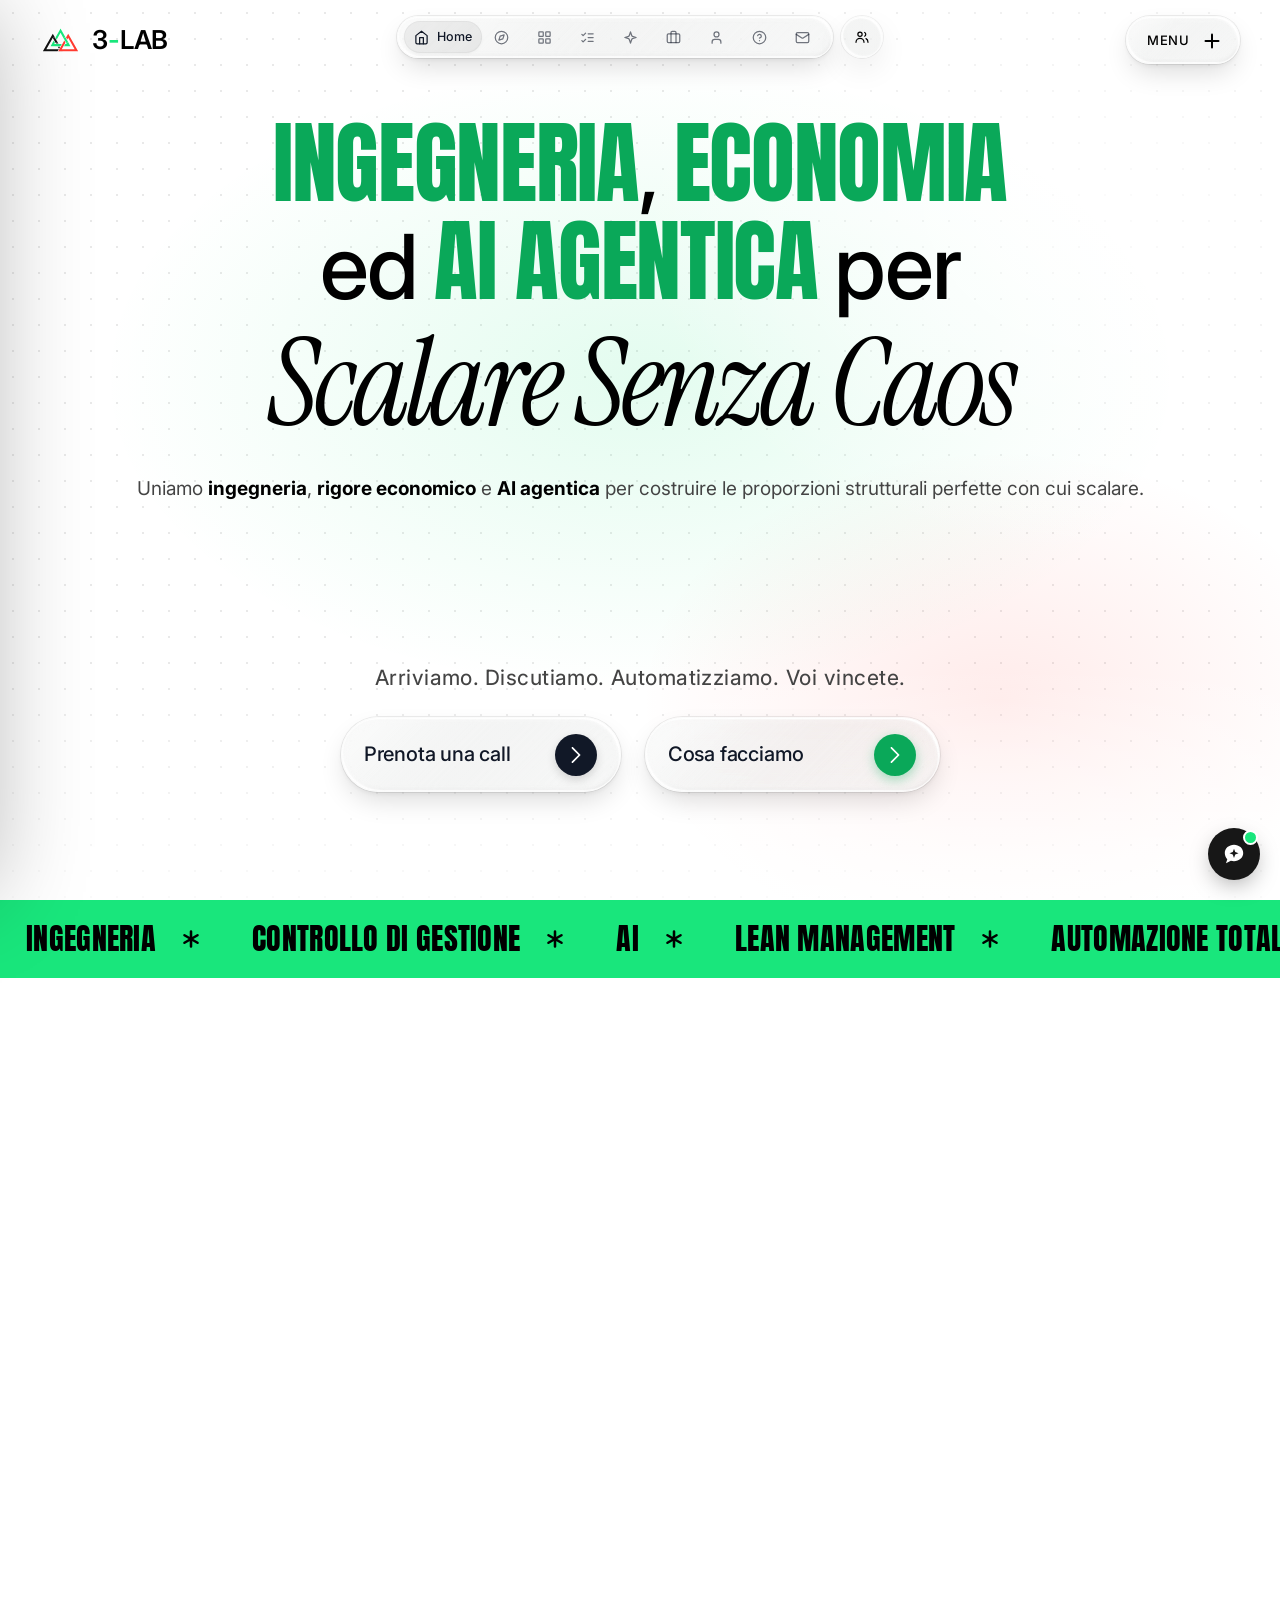
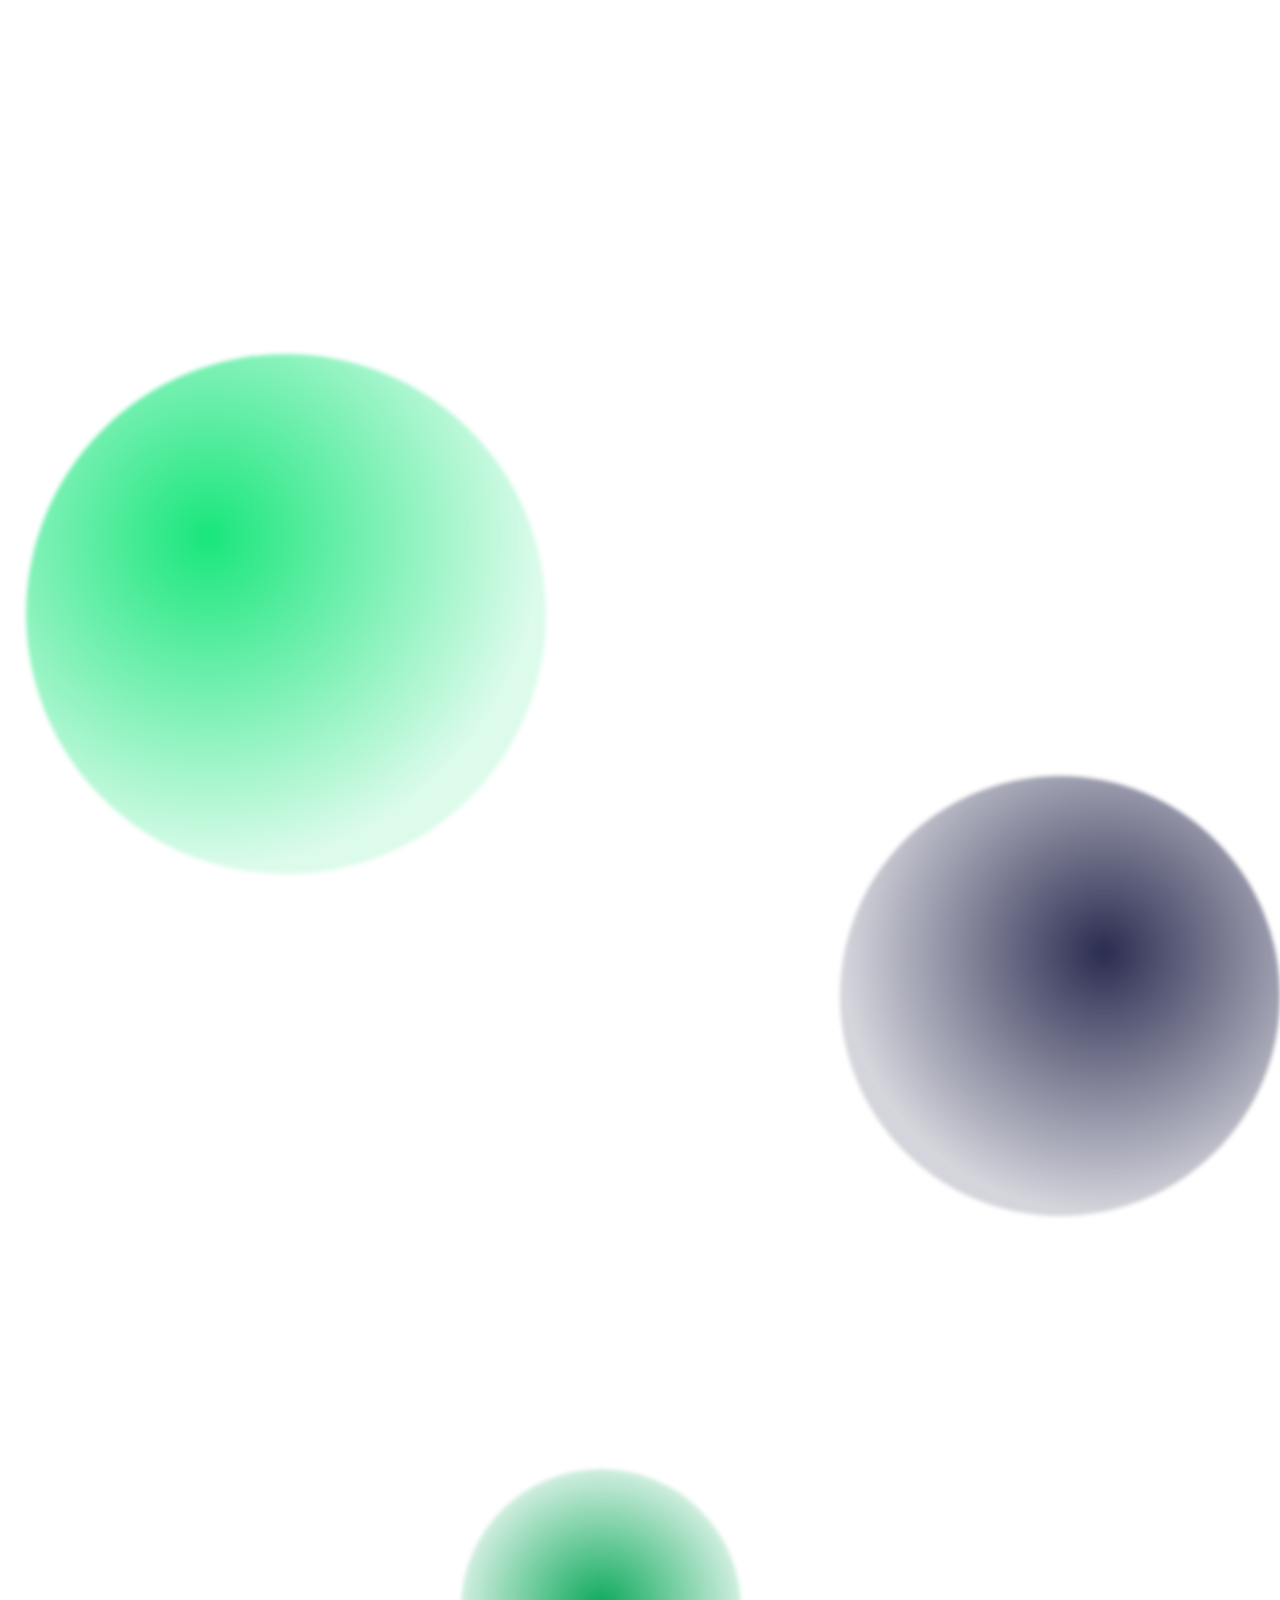
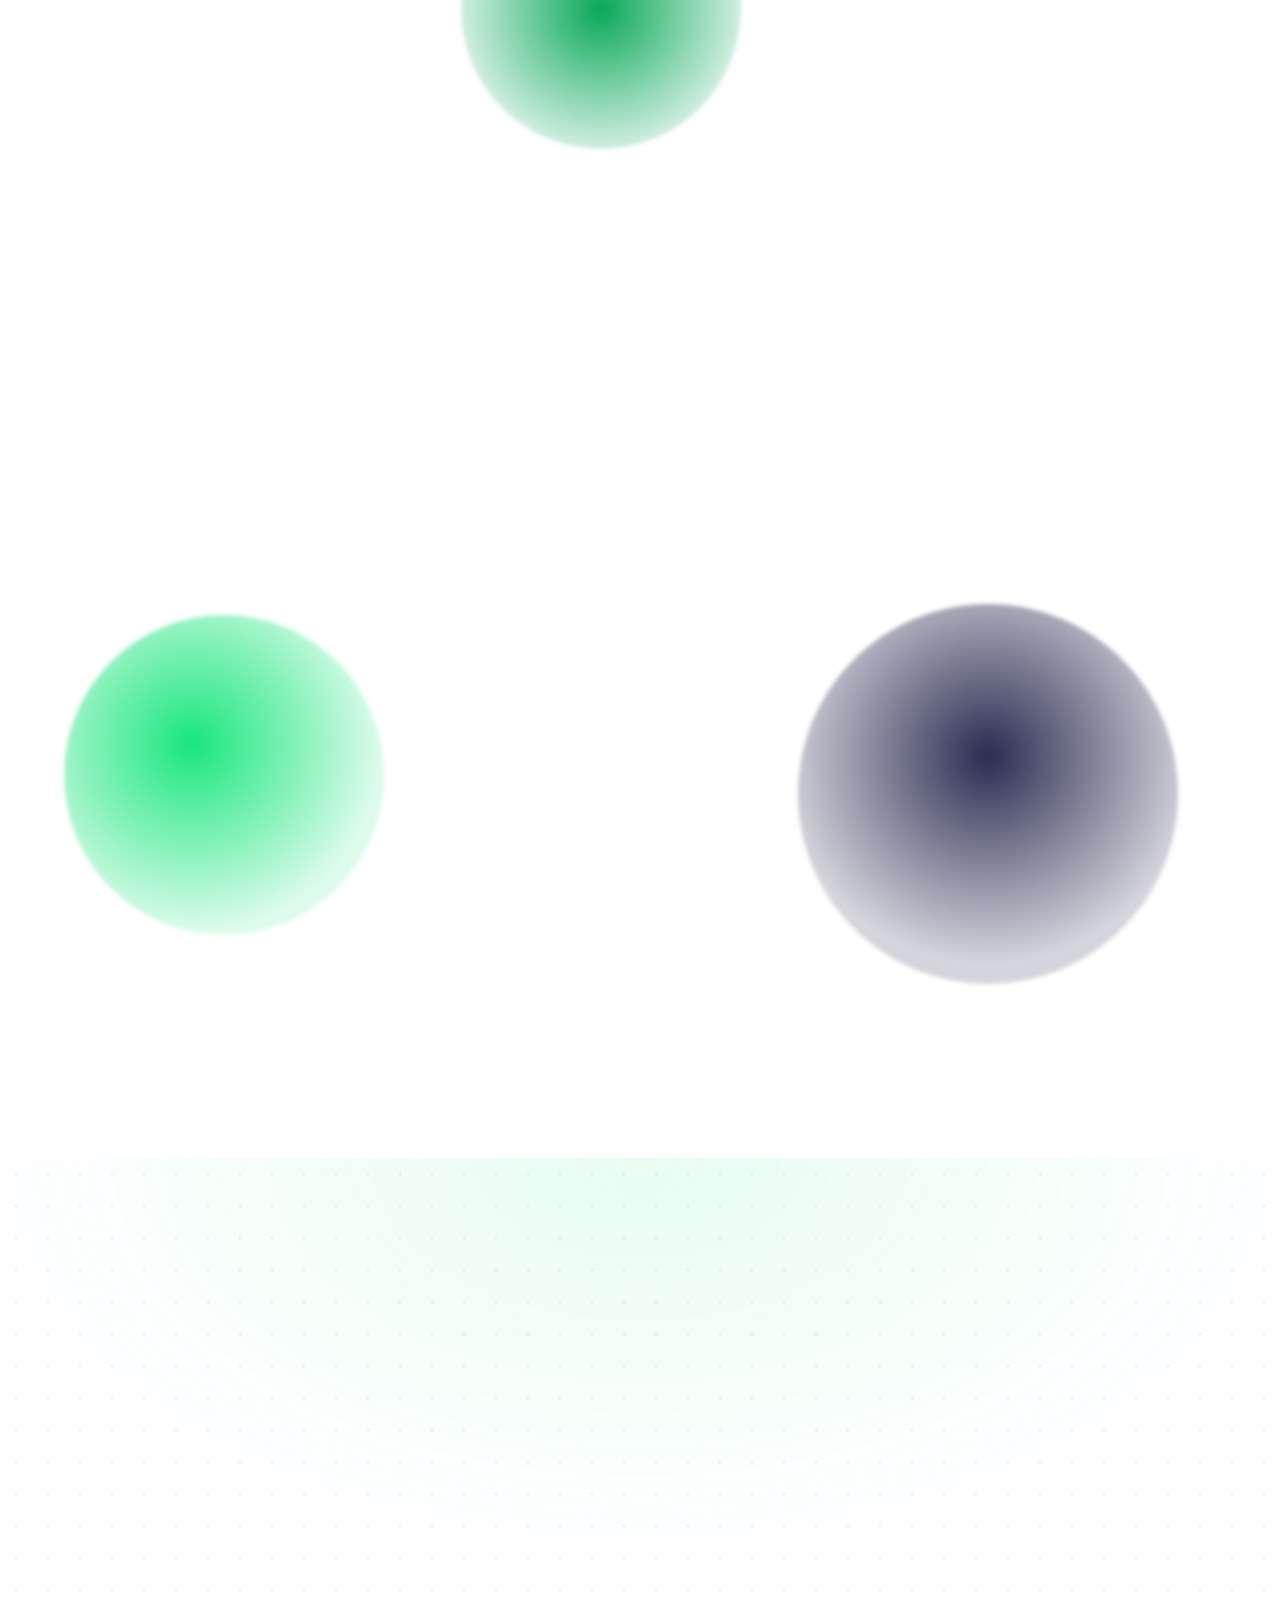
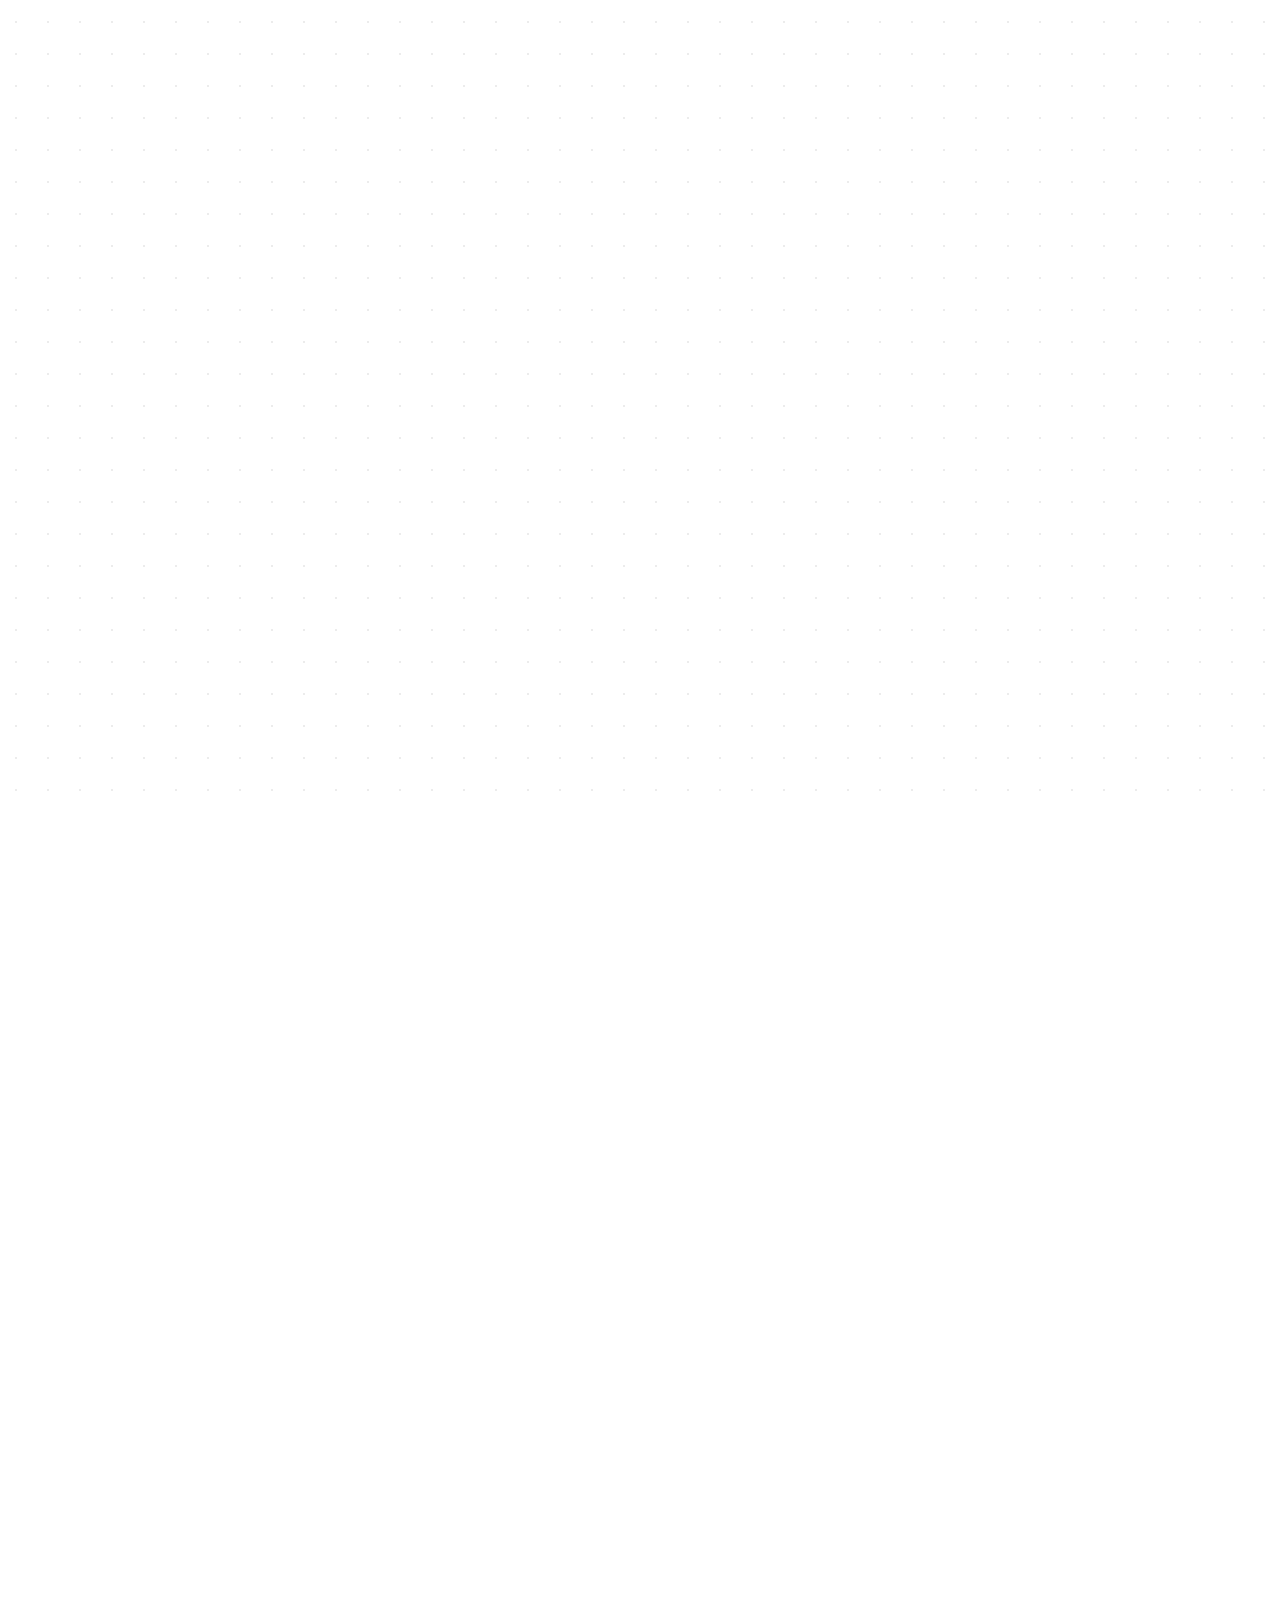
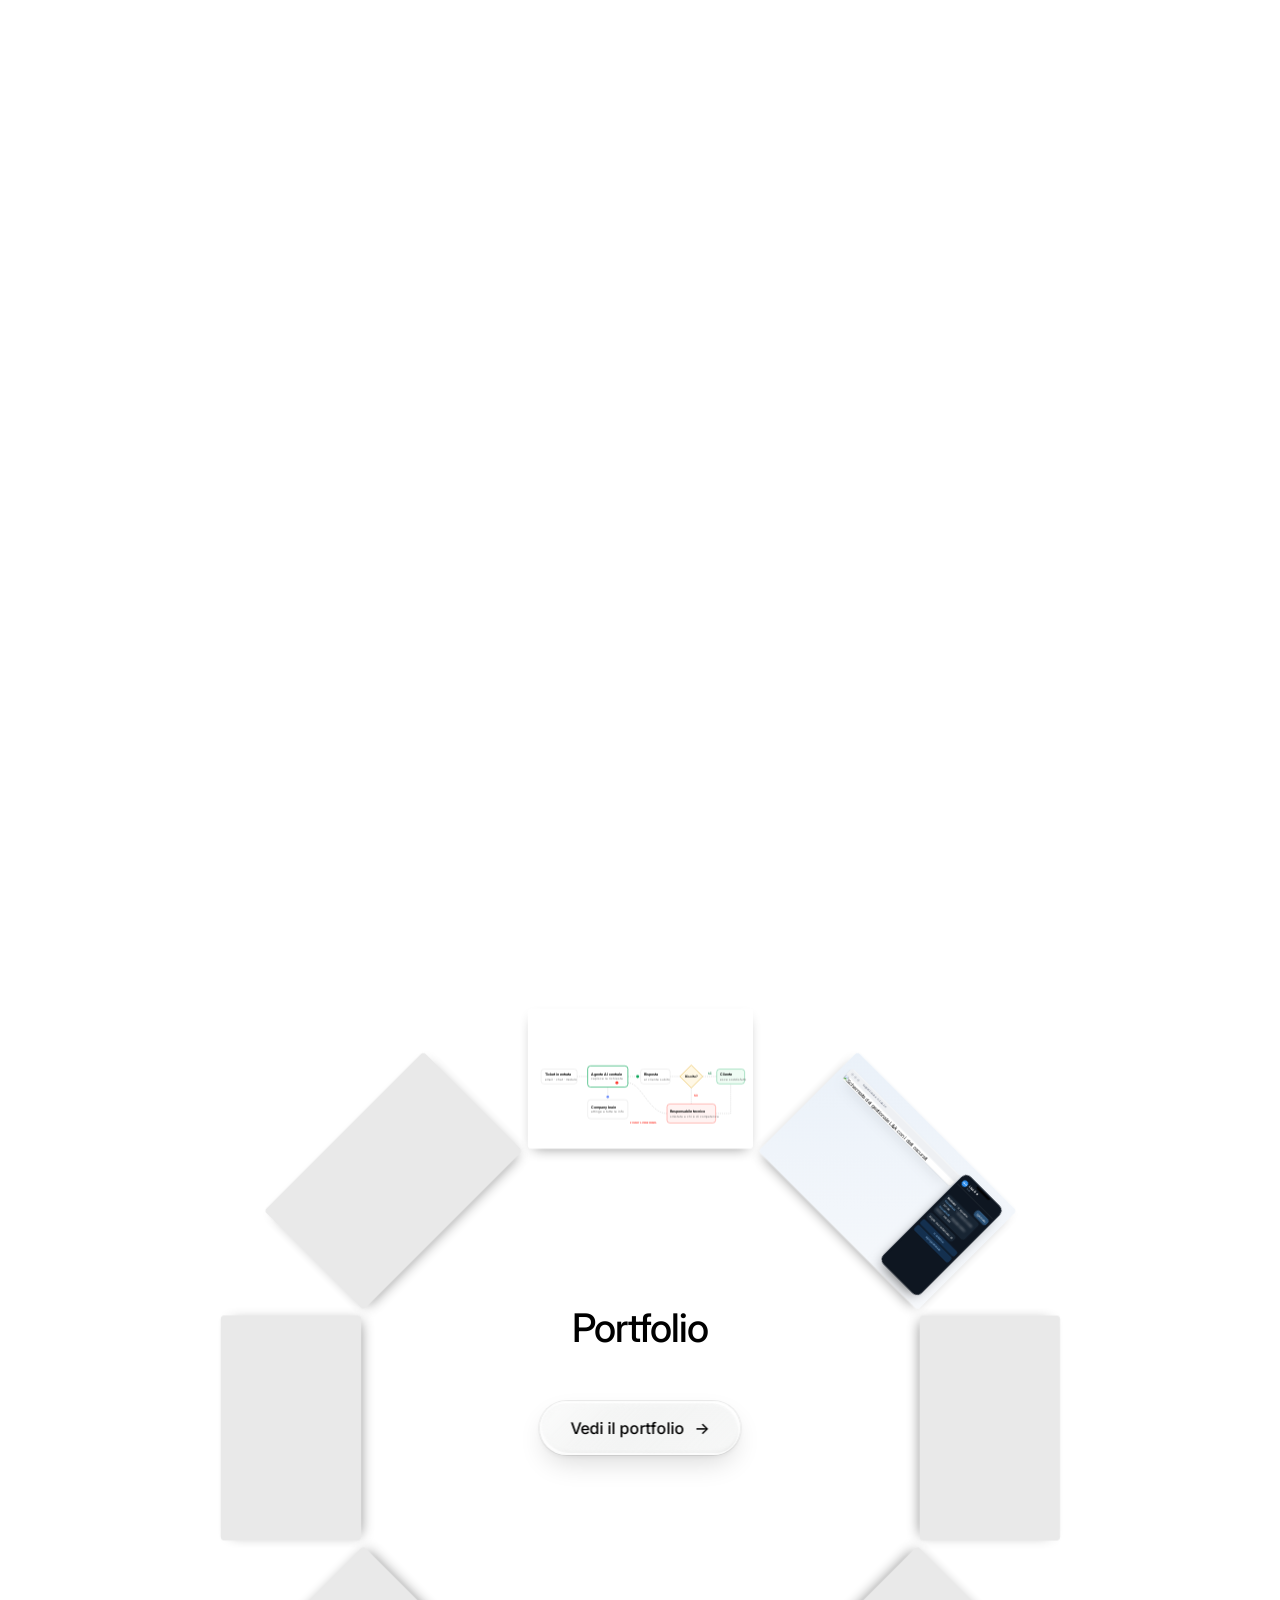
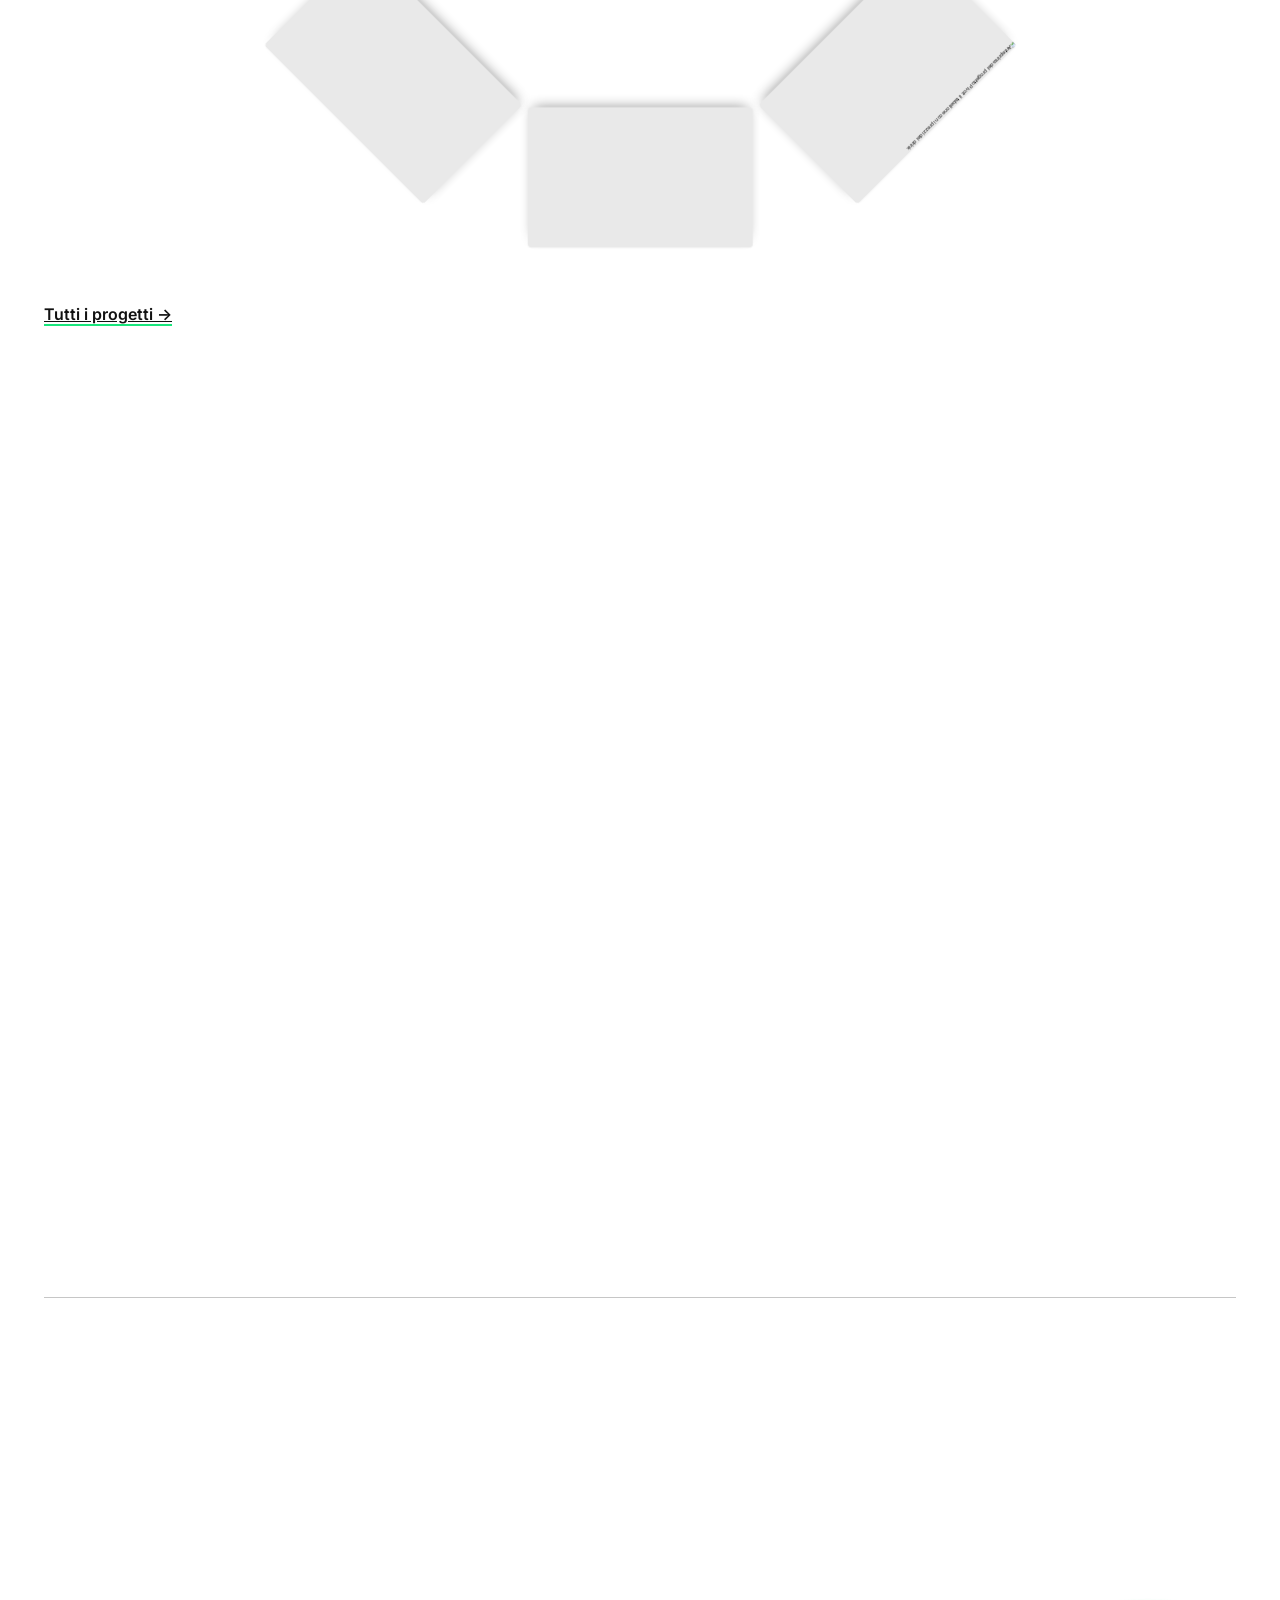
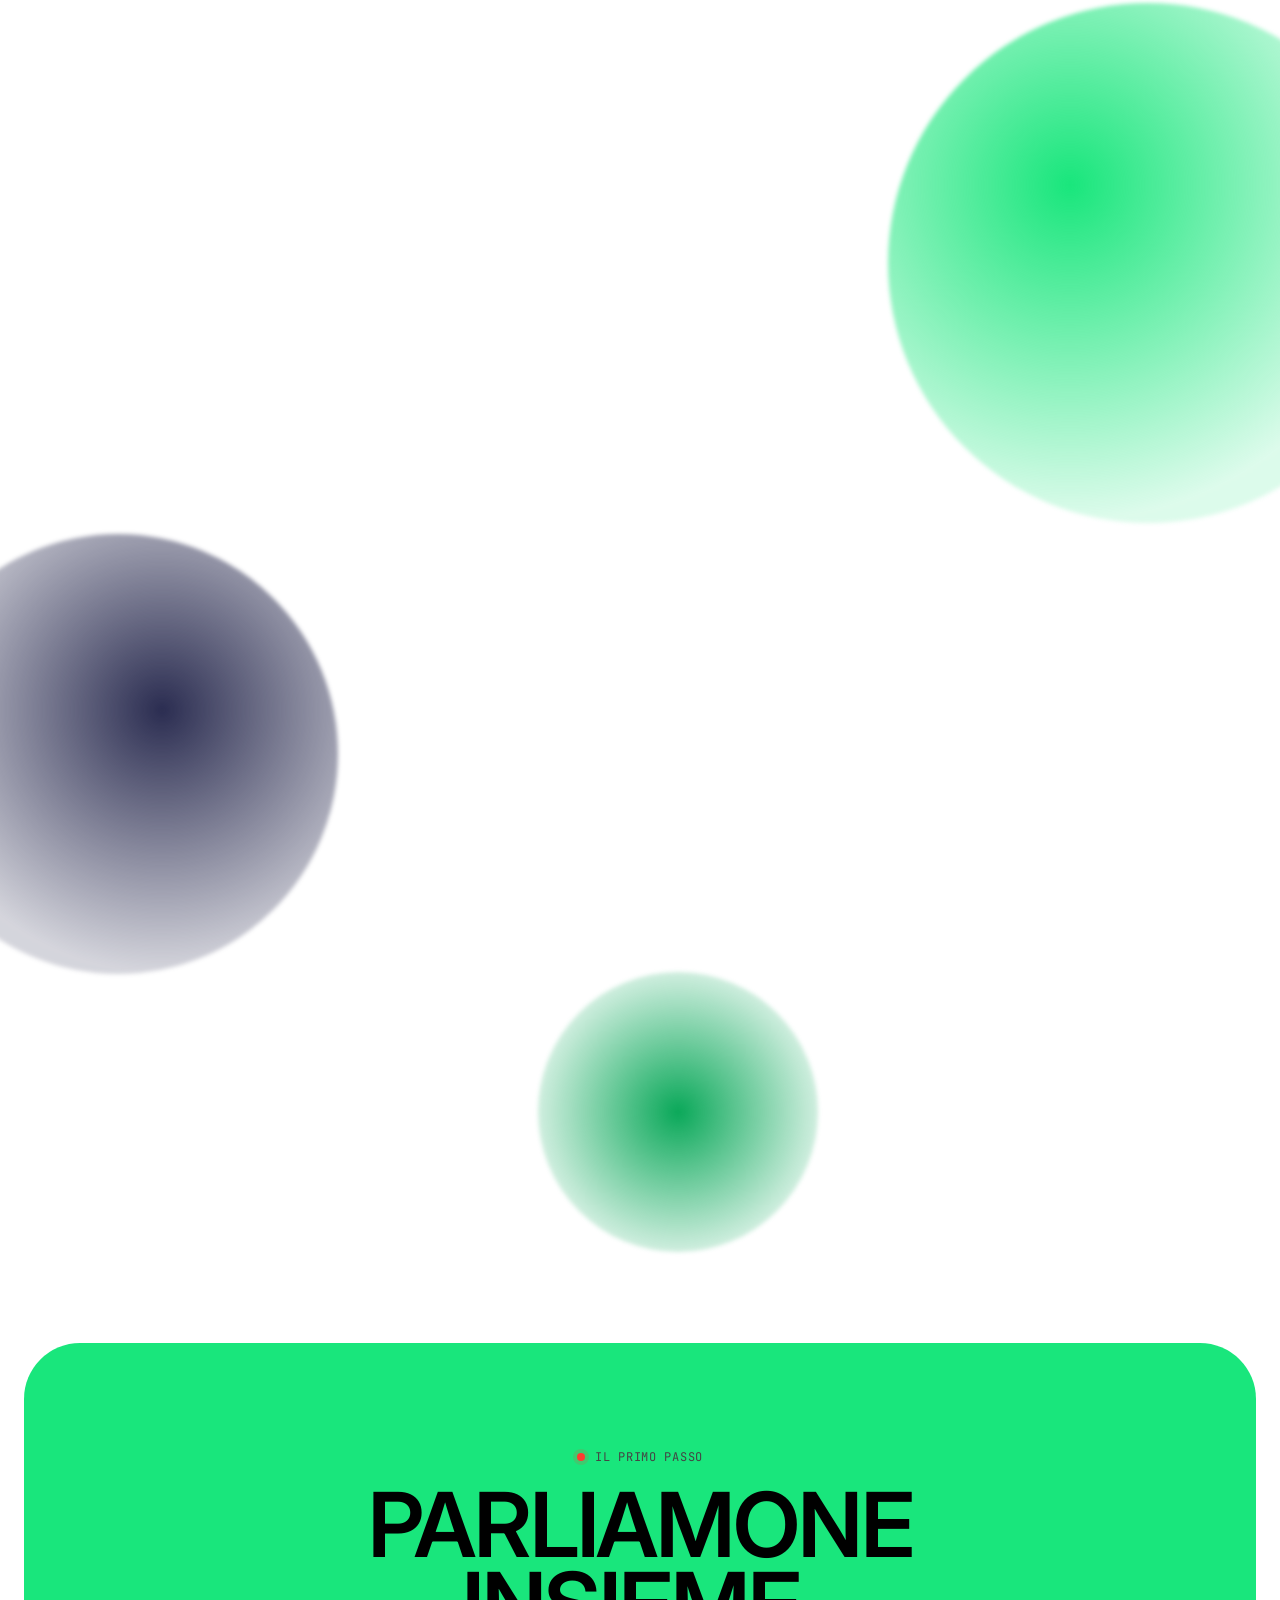
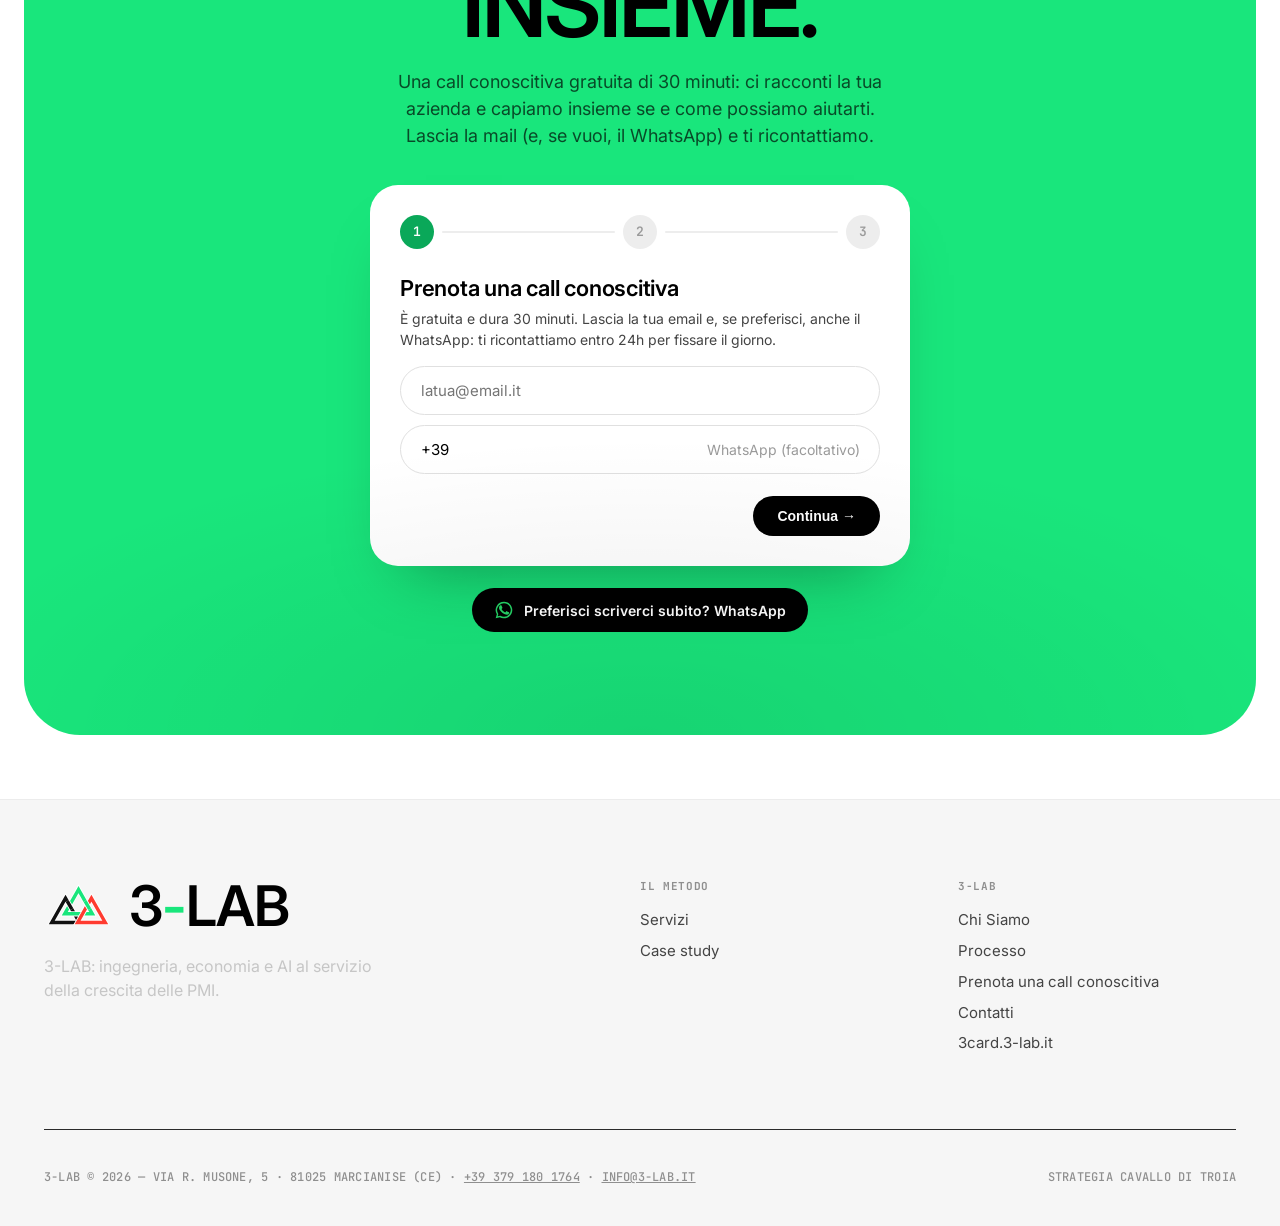
==== commit 583f53ab: "Merge PR #5 di Andrea (case study: font, flusso OrientaCampus, mock CRM L&A, portfolio riordinato) C" ====
--- a/index.html
+++ b/index.html
@@ -3126,18 +3126,17 @@
   collect();
   if(matchMedia('(max-width:760px)').matches){   // telefono: elenco verticale al posto della ruota
     pin.classList.add('m');
-    const KEYS=['3card','salzillo','musone','laimpianti','gestionale','valentino','pivot','oc'],FIRST={generale:'3card',produzione:'gestionale',servizi:'oc',medici:'musone',ristorazione:'pivot',commercio:'3card',edilizia:'salzillo'};
+    const KEYS=['3card','salzillo','musone','laimpianti','gestionale','valentino','pivot','oc'],ORD=['oc','gestionale','3card','pivot','salzillo','laimpianti','musone','valentino'];   // stesso ordine della ruota
     const box=document.createElement('div');box.className='wm';
     box.innerHTML='<button type="button" class="btn wm-open">Vedi il portfolio <span class="arrow" aria-hidden="true">→</span></button><div class="wm-list" hidden></div>';
     pin.appendChild(box);
     const list=box.querySelector('.wm-list'),opn=box.querySelector('.wm-open'),reduceM=matchMedia('(prefers-reduced-motion: reduce)').matches;
-    let first=0,built=false,io=null;
+    let ord=ORD,built=false,io=null;
     function build(){
       list.innerHTML='';if(io)io.disconnect();
       io=new IntersectionObserver(es=>es.forEach(e=>{const v=e.target;if(!v.play)return;if(e.isIntersecting&&!reduceM)v.play().catch(()=>{});else v.pause()}),{threshold:.5});
-      const n=O.c.length;
-      for(let j=0;j<n;j++){
-        const i=(first+j)%n,card=O.c[i],logo=O.l[i],name=O.b[i].textContent.trim(),href=card.getAttribute('href'),ext=card.target==='_blank';
+      for(let j=0;j<ord.length;j++){
+        const i=KEYS.indexOf(ord[j]),card=O.c[i],logo=O.l[i],name=O.b[i].textContent.trim(),href=card.getAttribute('href'),ext=card.target==='_blank';
         const a=document.createElement('article');a.className='wm-c';a.style.animationDelay=(j*60)+'ms';
         const lg=document.createElement('div');lg.className='wm-logo';lg.appendChild(logo.cloneNode(true));a.appendChild(lg);
         const md=document.createElement(href?'a':'div');md.className='wm-media';if(href){md.href=href;if(ext){md.target='_blank';md.rel='noopener'}}
@@ -3150,7 +3149,7 @@
       built=true;
     }
     opn.addEventListener('click',()=>{if(!built)build();list.hidden=false;opn.hidden=true;setTimeout(()=>list.scrollIntoView({behavior:reduceM?'auto':'smooth',block:'start'}),60)});
-    window.wwFirst=function(per){first=Math.max(0,KEYS.indexOf(FIRST[per]||'3card'));if(built)build()};
+    window.wwFirst=function(per){ord=per==='medici'?['musone'].concat(ORD.filter(x=>x!=='musone')):ORD;if(built)build()};
     try{window.wwFirst(localStorage.getItem('per')||'generale')}catch(e){window.wwFirst('generale')}
     return;
   }
@@ -3158,11 +3157,10 @@
   const CARD_H=.5,RATIO=1.6,STEP=40,DRUM=2.22,LENS=2.7,RING_R=.78,BOW=1.82,TITLE=.088,INDEX=.04,CULL=1.6,EASE=.085;
   const clamp=(v,a,b)=>Math.min(b,Math.max(a,v)),lerp=(a,b,t)=>a+(b-a)*t,rad=d=>d*Math.PI/180;
   let turn=0,target=0,active=-1,M=null,visible=false,frame=0,playing=-1;
-  // il primo progetto dipende dal selettore «Per chi»; l'ordine resta ciclico
-  const KEYS=['3card','salzillo','musone','laimpianti','gestionale','valentino','pivot','oc'],FIRST={generale:'3card',produzione:'gestionale',servizi:'oc',medici:'musone',ristorazione:'pivot',commercio:'3card',edilizia:'salzillo'};
+  // ordine per importanza: prima i lavori più rilevanti (flusso OrientaCampus, gestionale L&A), i siti dopo, Valentino sempre ultimo; con «Per chi» = medici apre il sito del dott. Musone
+  const KEYS=['3card','salzillo','musone','laimpianti','gestionale','valentino','pivot','oc'],ORD=['oc','gestionale','3card','pivot','salzillo','laimpianti','musone','valentino'];
   window.wwFirst=function(per){
-    const k=Math.max(0,KEYS.indexOf(FIRST[per]||'3card')),n=O.c.length;
-    for(let j=0;j<n;j++){const i=(k+j)%n;wheel.appendChild(O.c[i]);logosBox.appendChild(O.l[i]);index.appendChild(O.b[i]);}
+    (per==='medici'?['musone'].concat(ORD.filter(x=>x!=='musone')):ORD).forEach(key=>{const i=KEYS.indexOf(key);wheel.appendChild(O.c[i]);logosBox.appendChild(O.l[i]);index.appendChild(O.b[i]);});
     collect();if(playing>=0&&vids[playing]){}playing=-1;active=-1;
   };
 
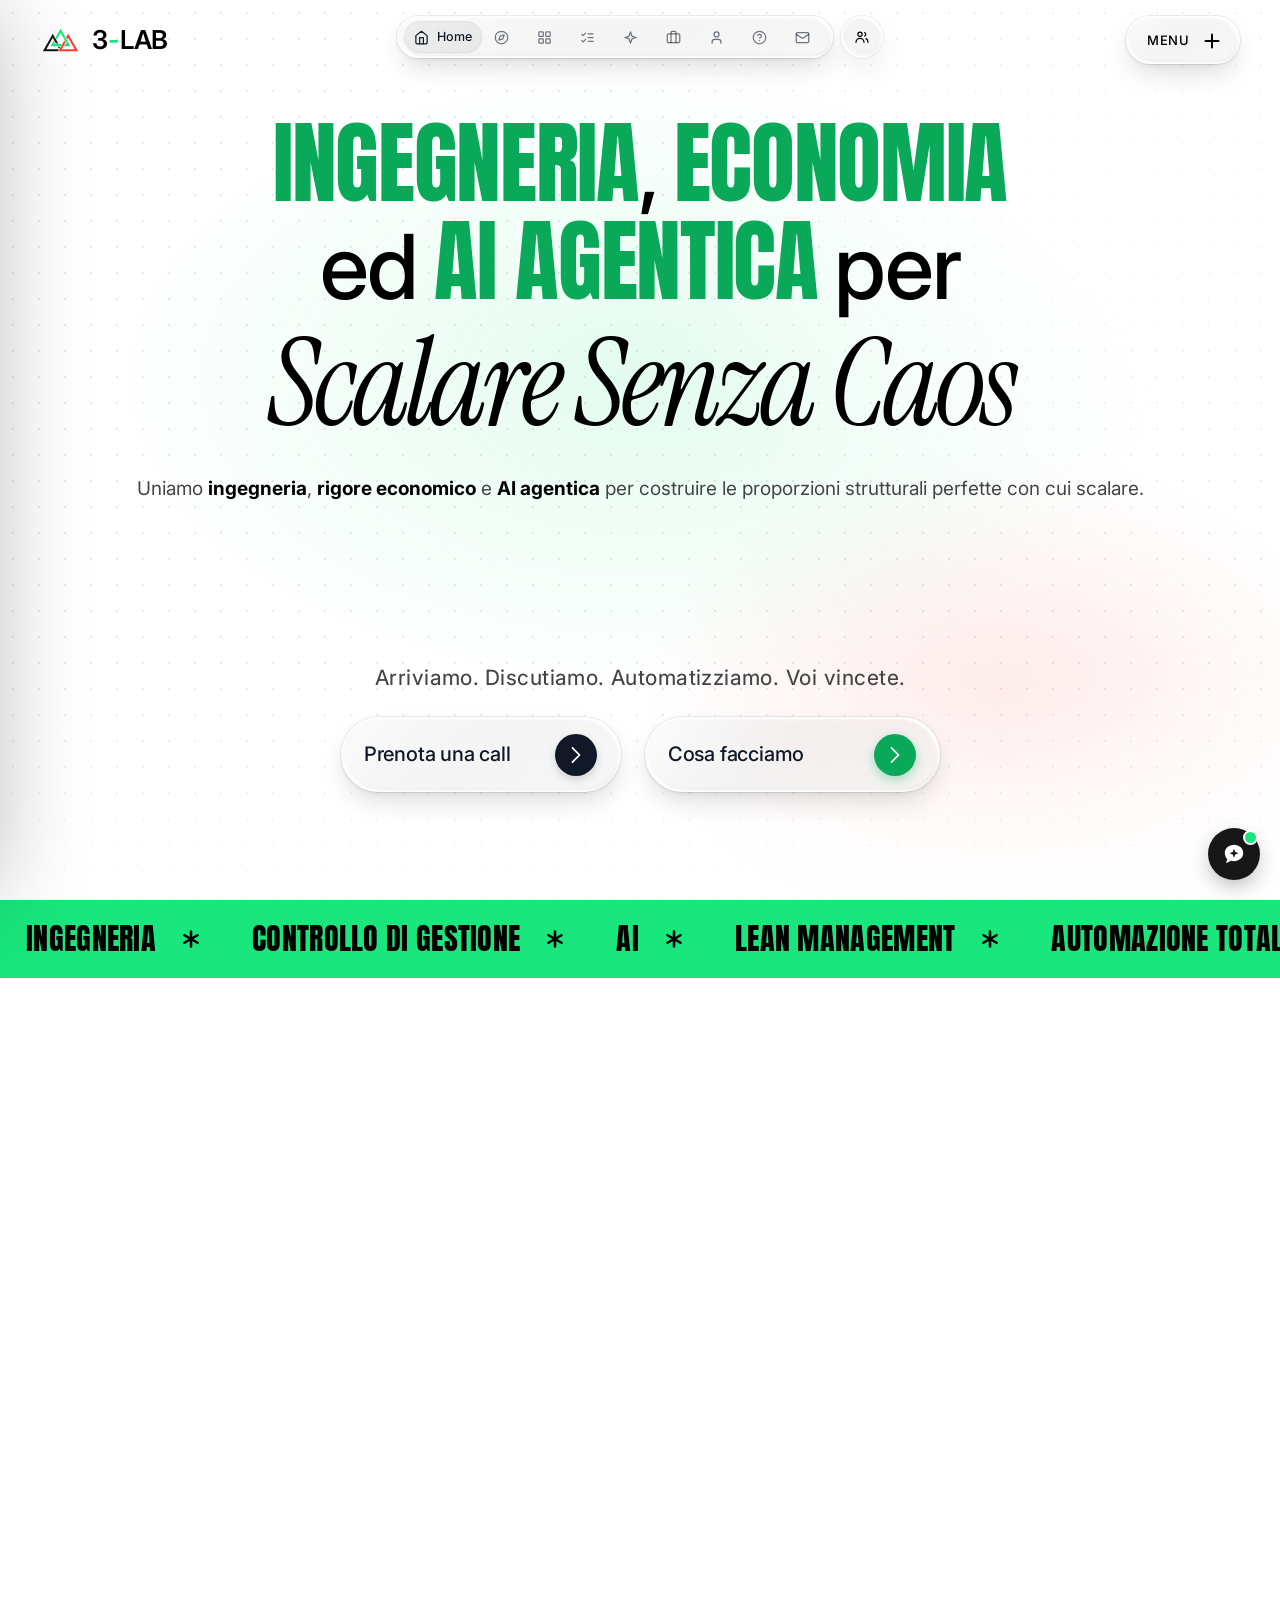
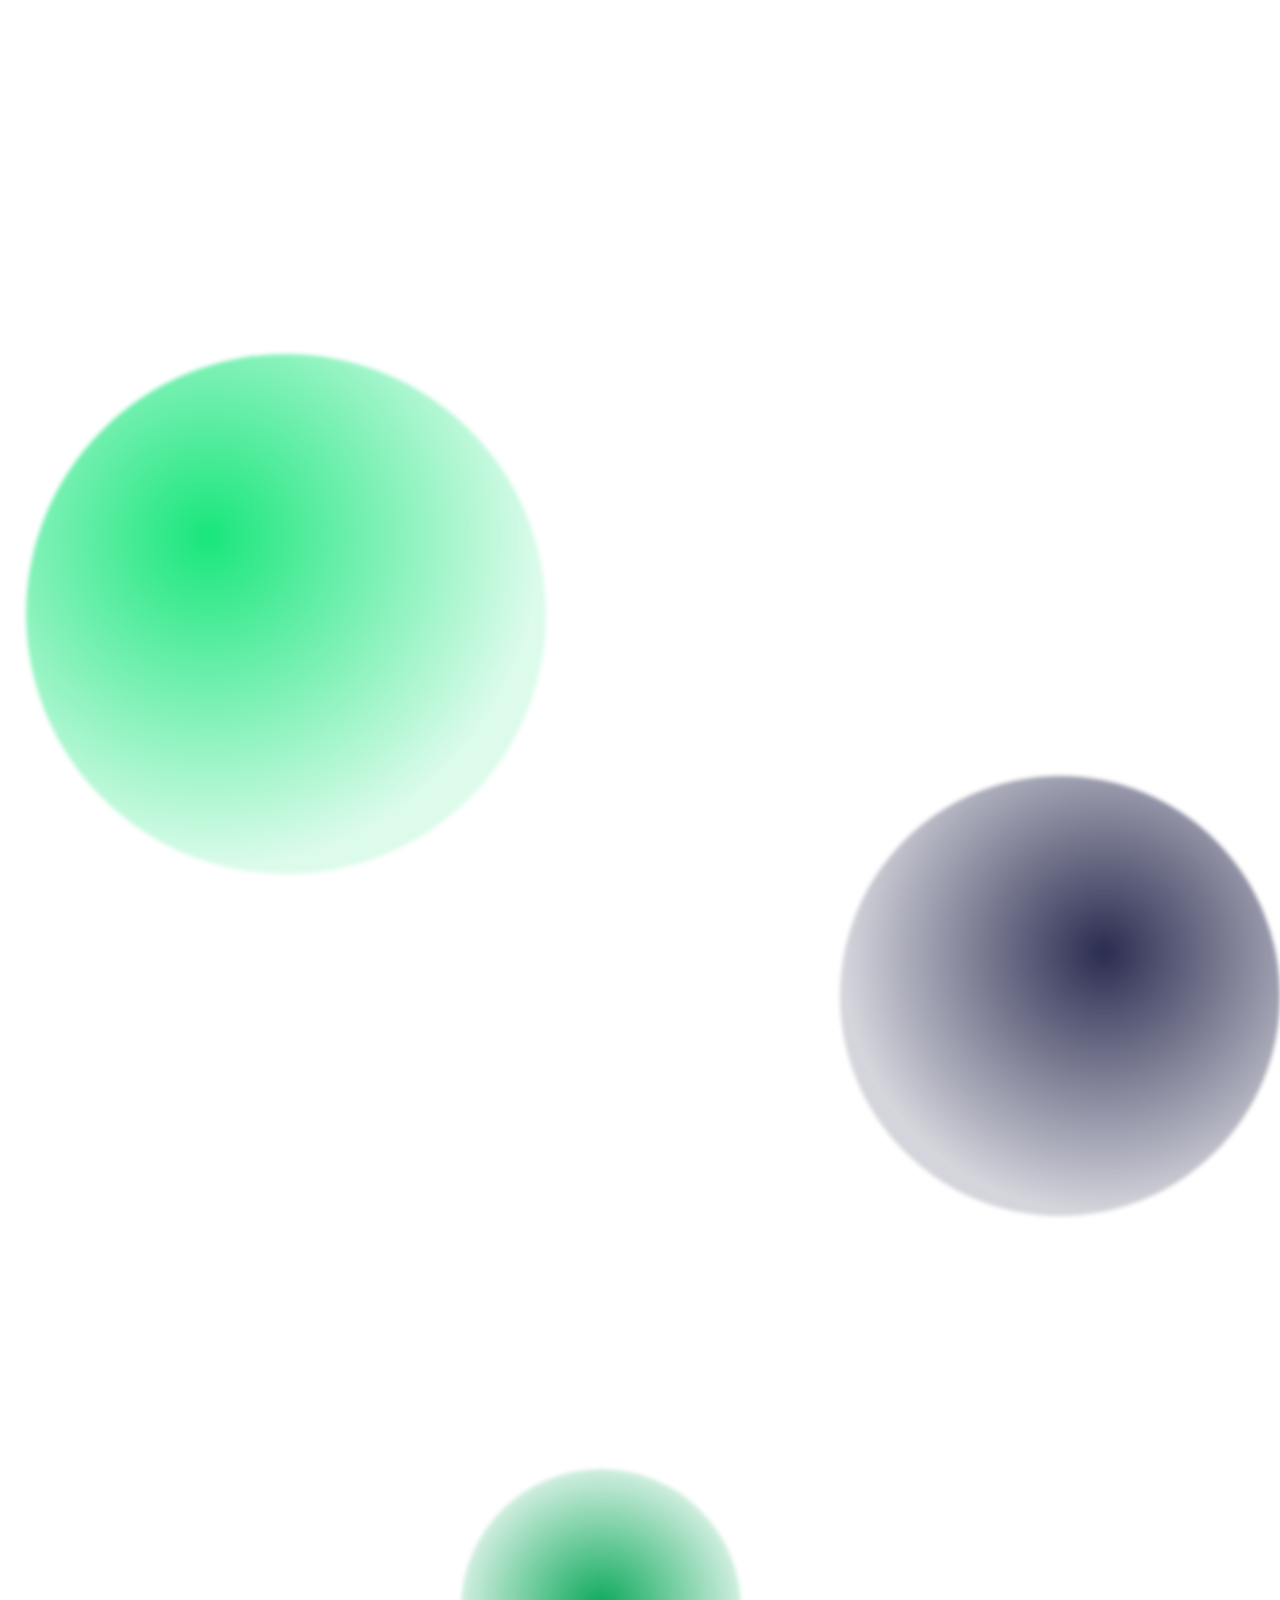
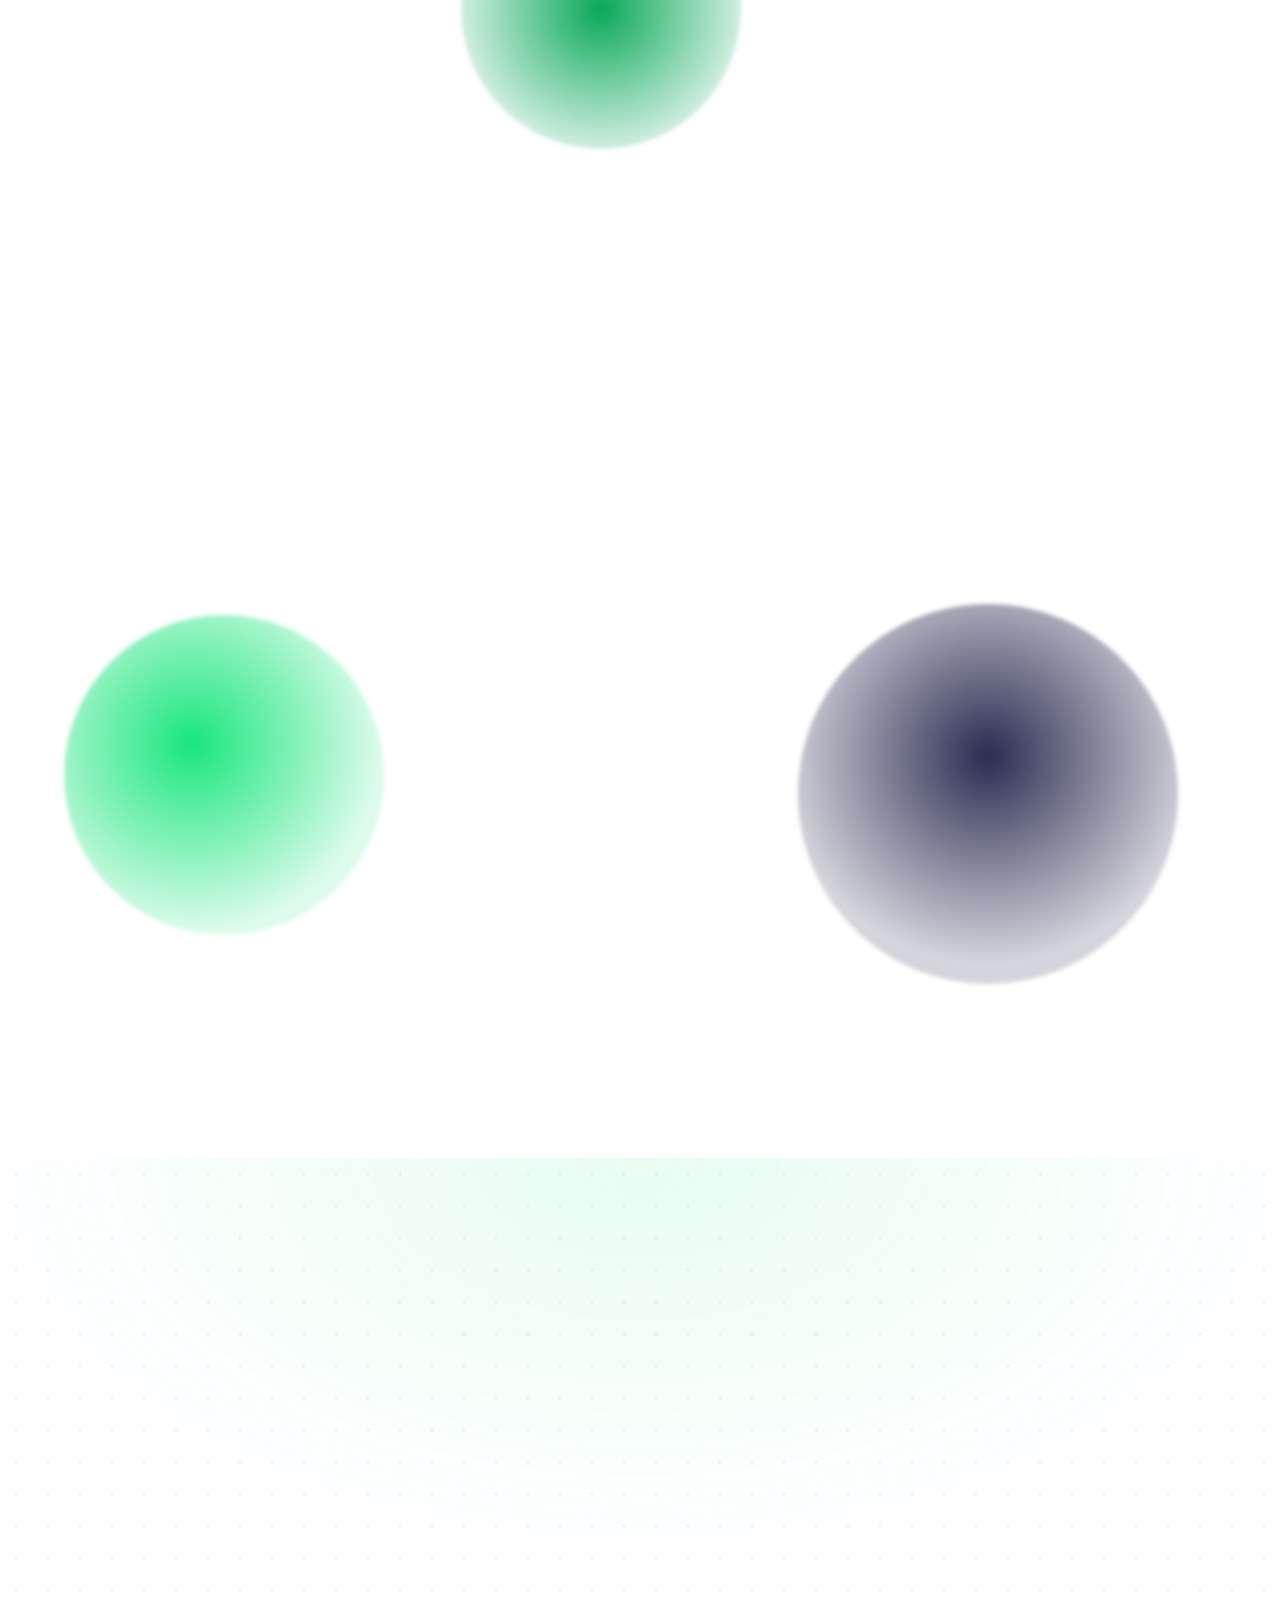
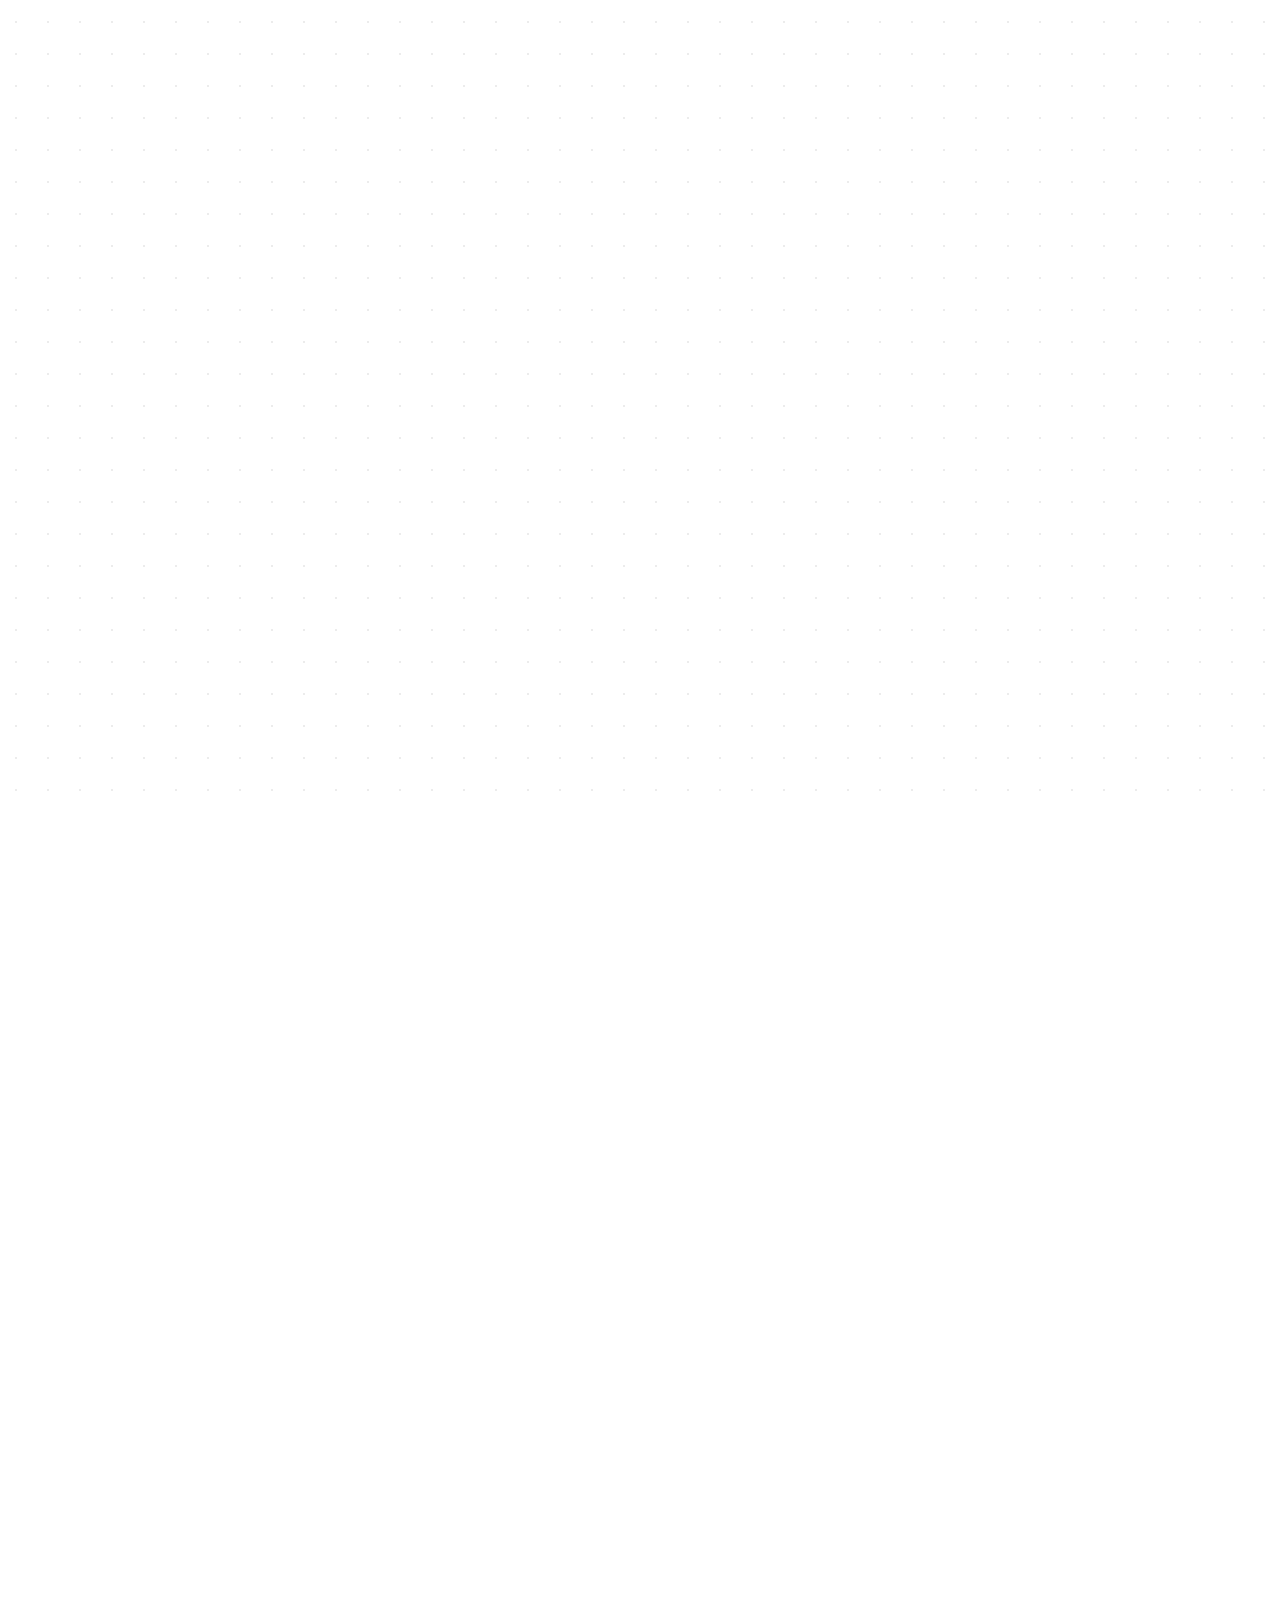
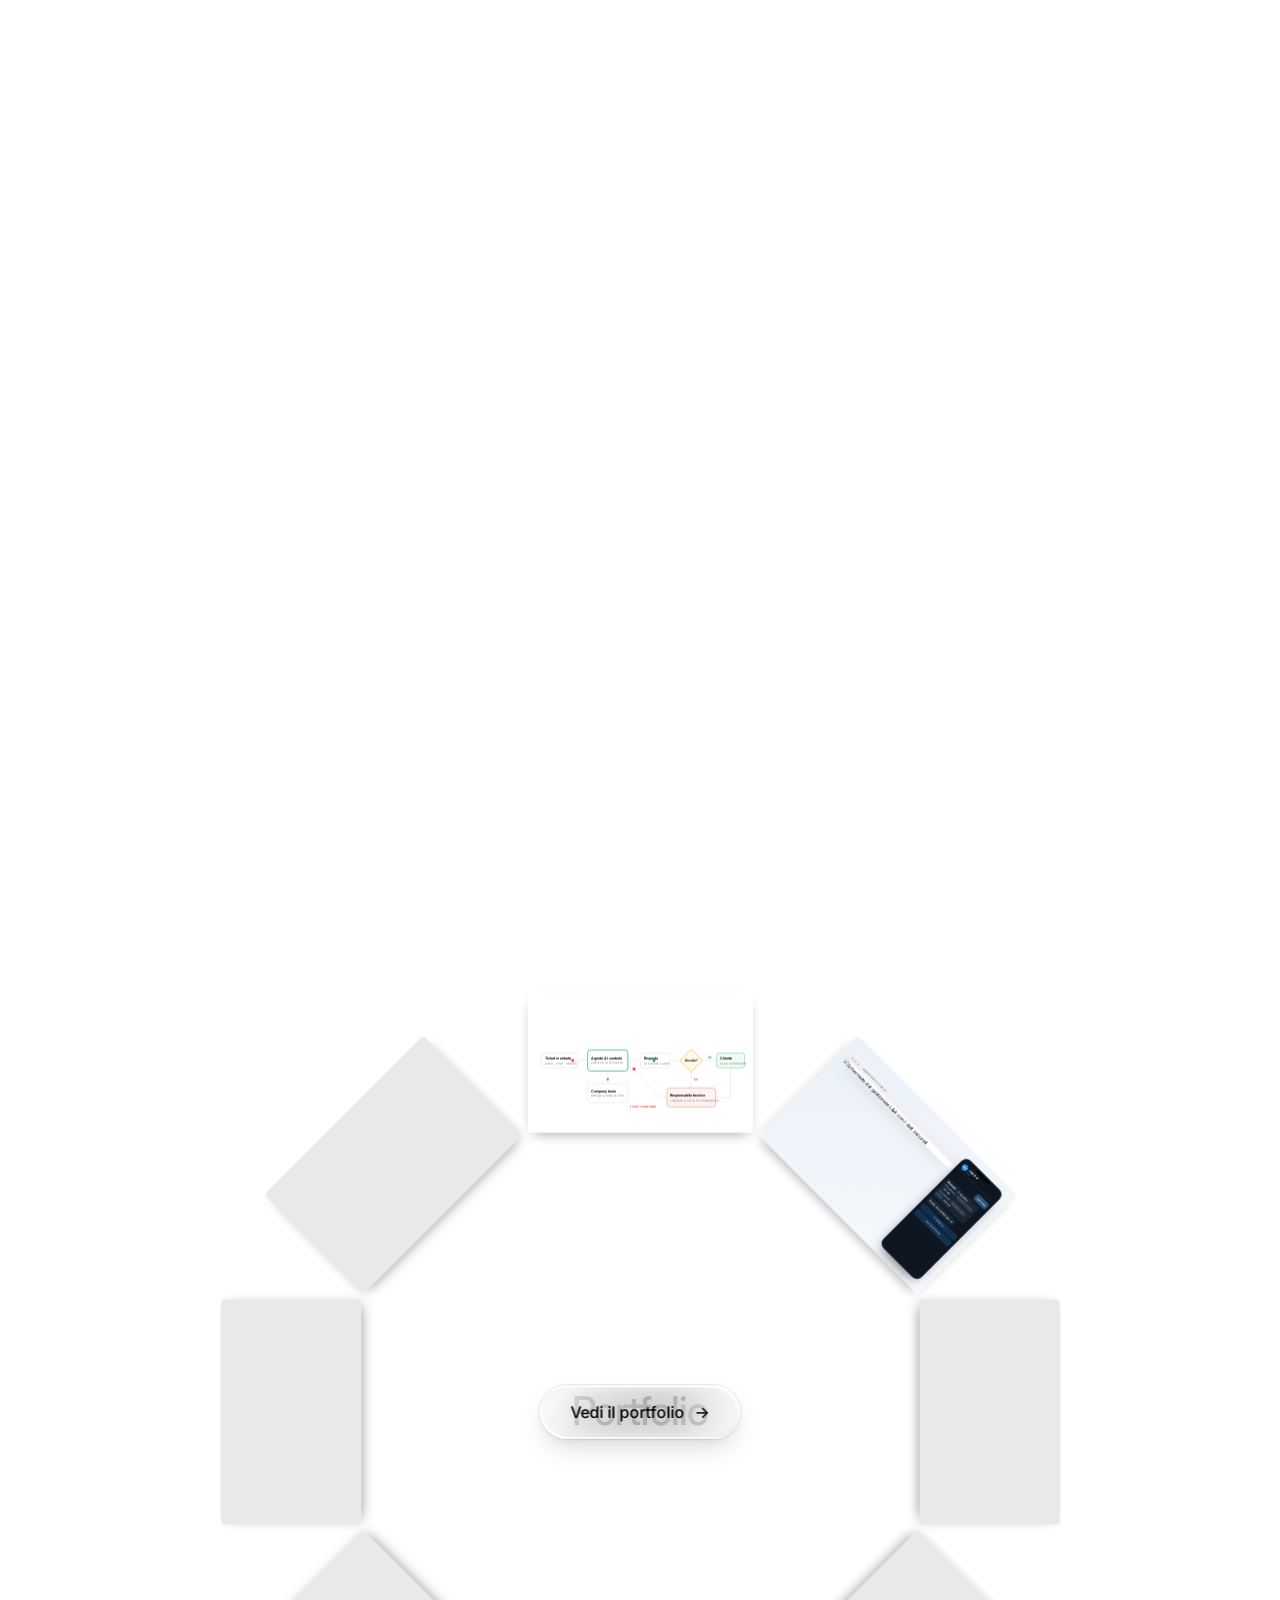
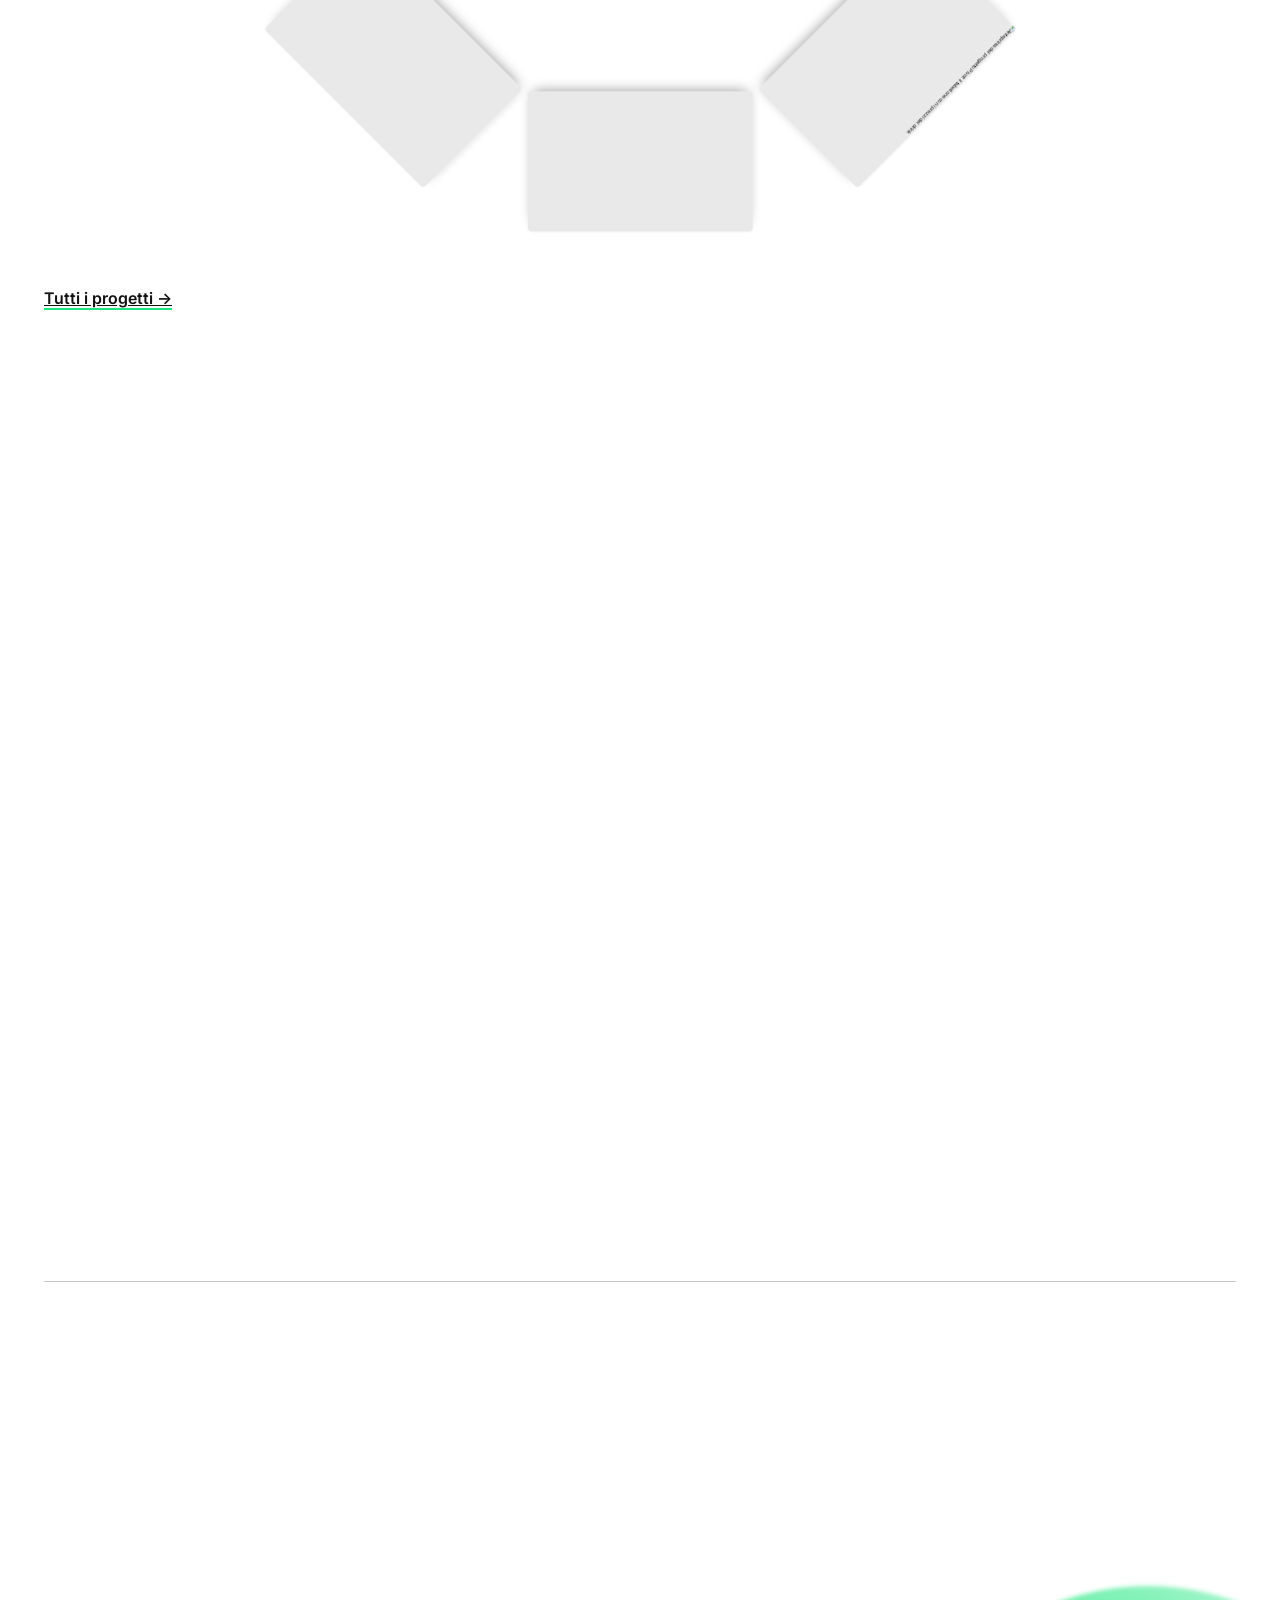
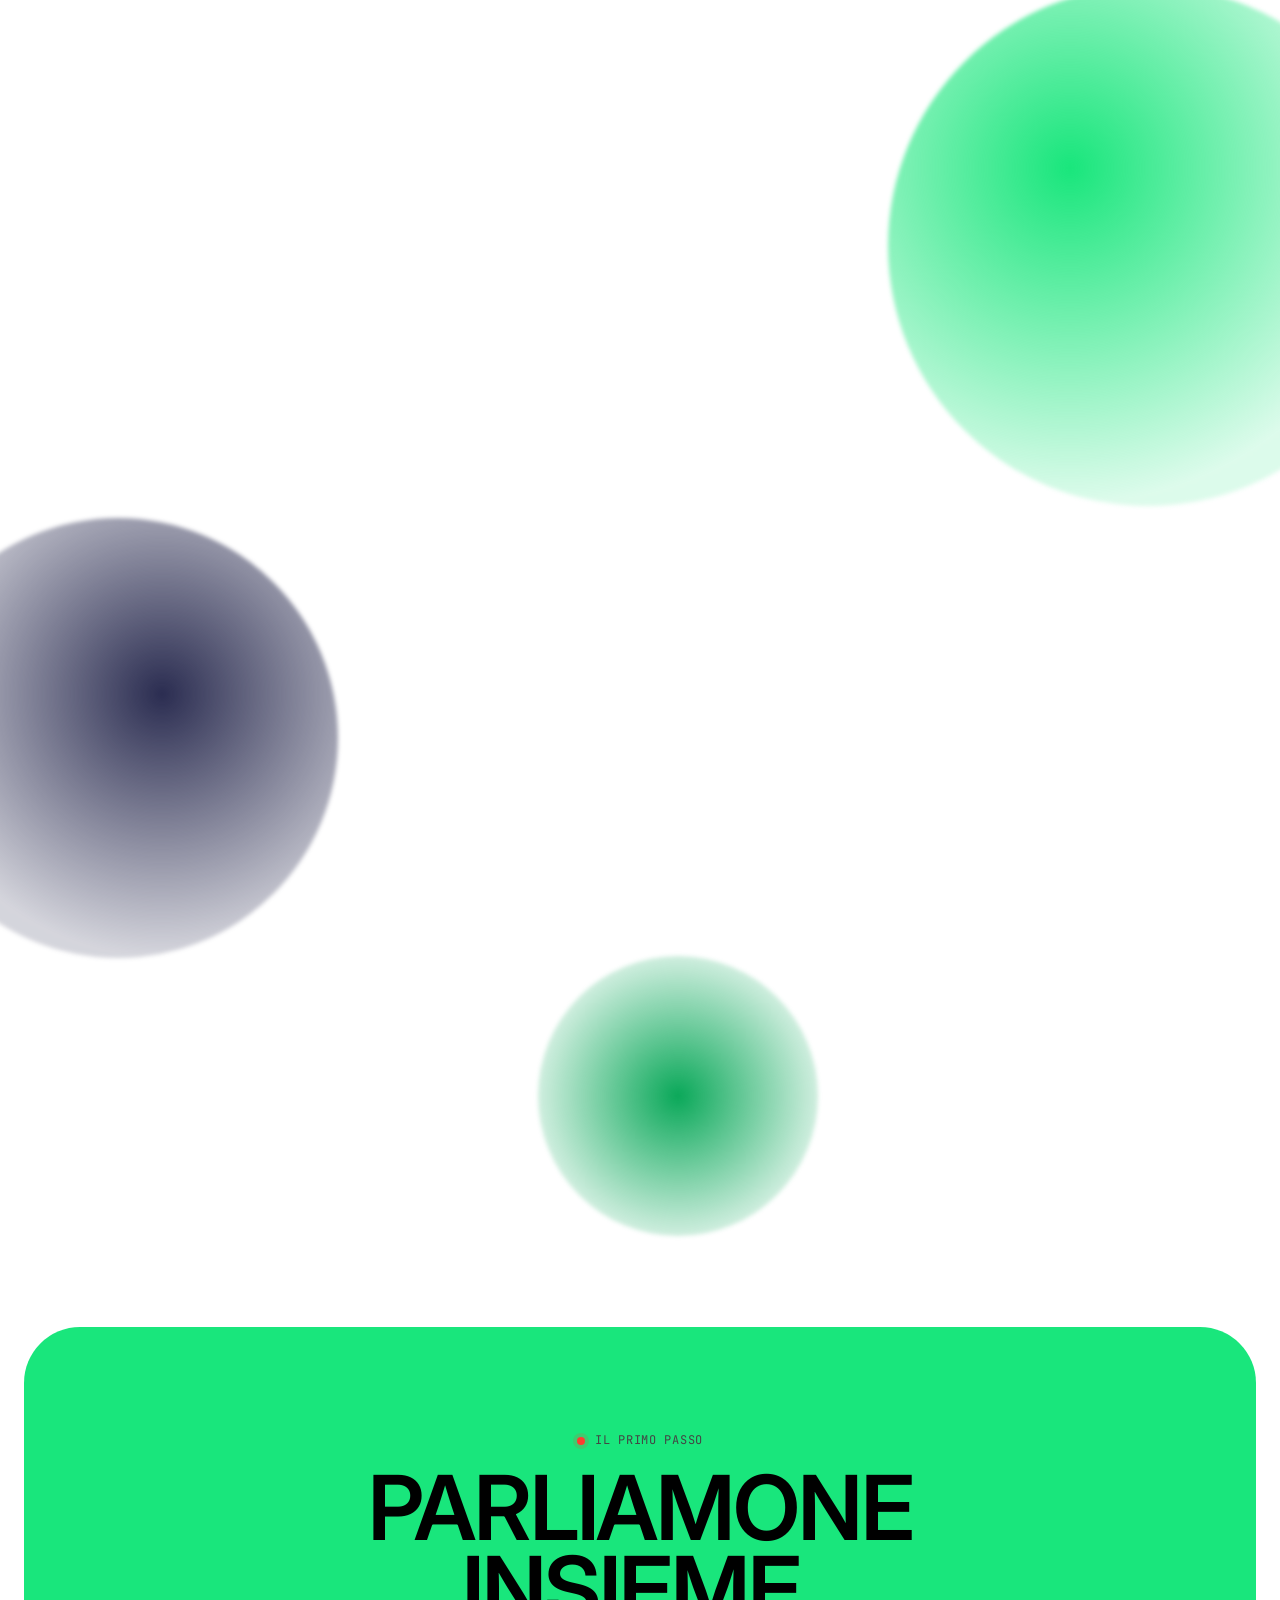
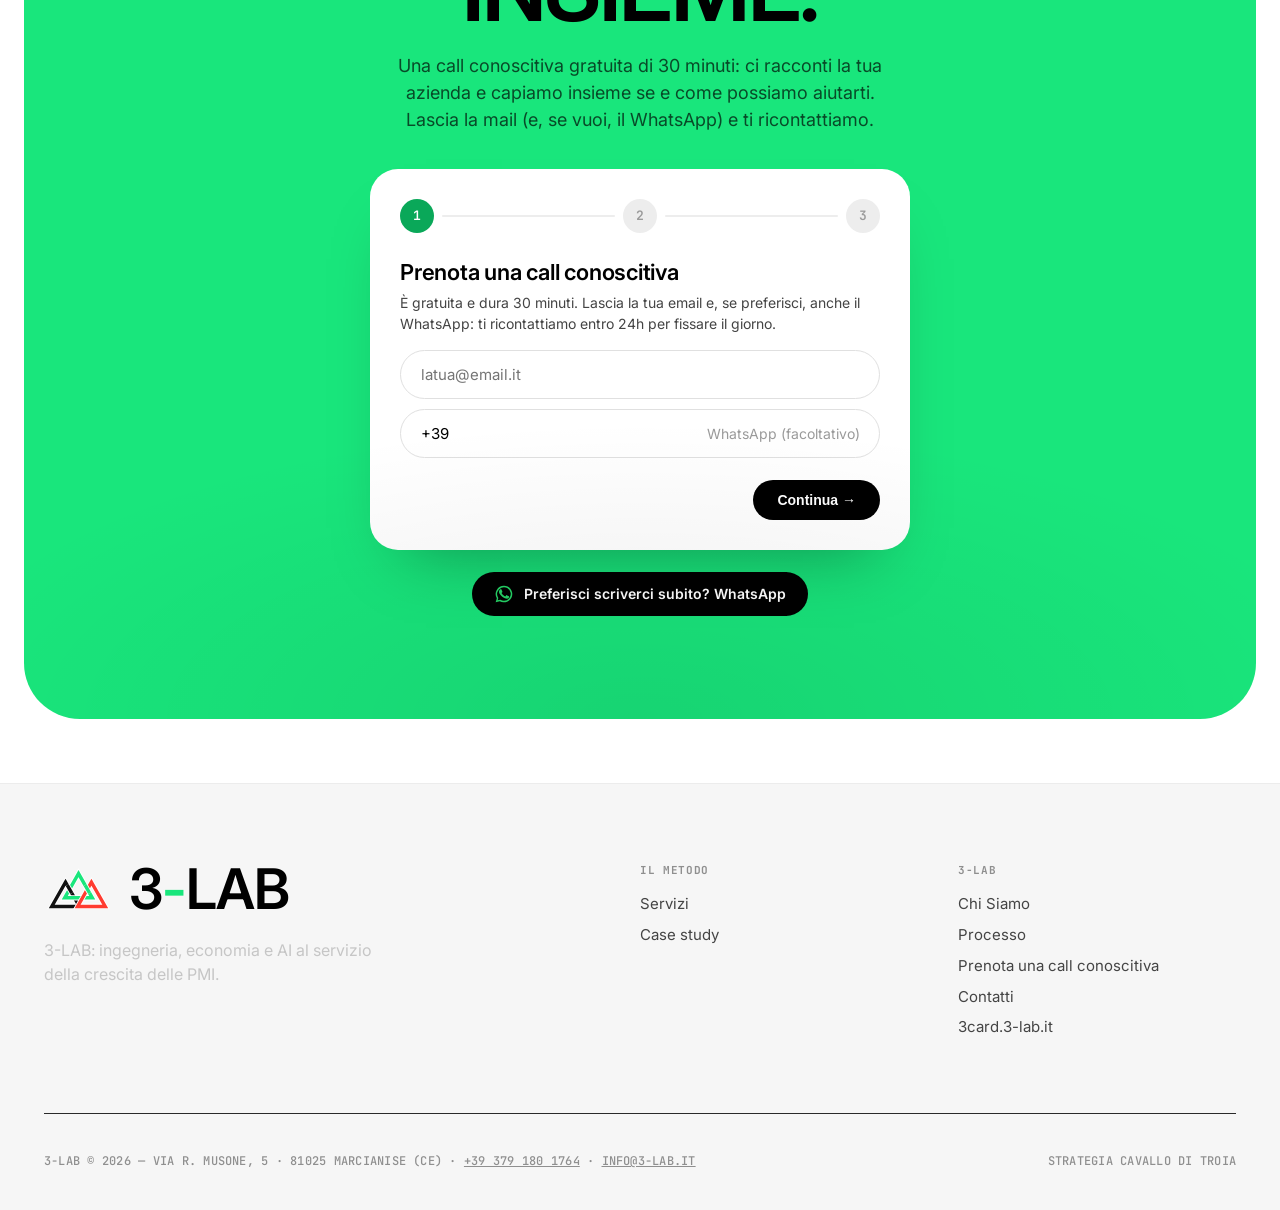
==== commit a286fba6: "Popup in liquid glass, benvenuto con un clic, chat a fasi, case study con siti che scorrono, ritocch" ====
--- a/index.html
+++ b/index.html
@@ -922,7 +922,7 @@
 .ai-steps li{display:flex;align-items:center;gap:10px;background:var(--mist);border-radius:16px;padding:12px 14px;font-weight:600;font-size:14px;line-height:1.25}
 .ai-steps i{font:500 11px/1 var(--f-mono);font-style:normal;width:24px;height:24px;border-radius:50%;background:var(--volt);display:grid;place-items:center;flex:none}
 .ai-stage{max-width:880px;margin:0 auto;background:var(--mist);border-radius:28px;padding:clamp(18px,3vw,32px)}
-.ais-s1,.ais-s2{display:grid;grid-template-columns:1.2fr auto 1fr;gap:22px;align-items:center}
+.ais-s1,.ais-s2{display:grid;grid-template-columns:1fr auto 1fr;gap:22px;align-items:center}
 .ais-s2{margin-top:22px}
 .ais-tabs{display:flex;gap:8px;justify-content:center;margin-bottom:22px}
 .ais-tabs i{font:500 11px/1 var(--f-mono);font-style:normal;width:22px;height:22px;border-radius:50%;background:var(--mist);display:grid;place-items:center}
@@ -1638,7 +1638,7 @@
 .ww-pin.open{height:calc(100vh + var(--n) * 55vh);height:calc(100svh + var(--n) * 55svh)}
 .ww-pin:not(.open) .ww-snap,.ww-pin:not(.open) .ww-index{display:none}
 .ww-open{position:absolute;left:50%;top:50%;translate:-50% -50%;z-index:200;font-size:16px;padding:16px 30px;white-space:nowrap}
-.ww-label{transform:translateY(calc(-1.2em - 52px))}
+.ww-label{display:none}
 .ww-snap{position:absolute;left:0;width:1px;height:1px;scroll-snap-align:start;pointer-events:none}
 .ww{position:sticky;top:0;height:100vh;height:100svh;overflow:hidden;user-select:none;-webkit-user-select:none}
 .ww-stage{position:absolute;inset:0}
@@ -1783,13 +1783,15 @@
 .a3-per b{color:var(--ink);font-weight:600}
 .a3-x:empty{display:none}
 .a3-x{padding-top:0;margin-top:-14px}
-.a3-x li::before{background:var(--ink)}
 /* Menu: voci vicine, nere, in alto, corsivo serif, una riga; numeri incolonnati a destra e in grassetto */
 .sm-panel-list{flex:0 0 auto;justify-content:flex-start;gap:.15rem;min-height:0}
 .sm-item-wrap{flex:none;display:flex;align-items:center}
 .sm-item{display:block;width:100%;white-space:nowrap;color:#000;font-family:'Instrument Serif',Georgia,serif;font-style:italic;font-weight:400;text-transform:none;letter-spacing:-.01em;font-size:clamp(3rem,min(13vw,8.2vh),4.9rem);line-height:1.08;padding-right:2.2em}
 .sm-item:hover{color:var(--sm-accent)}
 .sm-panel-list[data-numbering] .sm-item::after{top:50%;right:0;transform:translateY(-50%);font-style:normal;font-weight:700}
+/* niente barra di scorrimento laterale (la pagina scorre comunque) */
+html{scrollbar-width:none;-ms-overflow-style:none}
+html::-webkit-scrollbar,body::-webkit-scrollbar{display:none;width:0;height:0}
 /* banner scorrevole sotto la hero: Anton */
 .marquee-item{font-family:'Anton',sans-serif;font-weight:400;font-size:30px;letter-spacing:.01em}
 @media(max-width:640px){
@@ -2259,7 +2261,7 @@
       </li>
       <li class="a3-i">
         <h3 class="a3-h"><button type="button" class="a3-b" id="a3-b2" aria-expanded="false" aria-controls="a3-r2"><span class="a3-n">02</span><span class="a3-tt"><span class="a3-k">Current Situation</span><span class="a3-t">Situazione attuale</span></span><svg class="a3-plus" viewBox="0 0 16 16" fill="none" aria-hidden="true" focusable="false"><path d="M8 1V15M1 8H15" stroke="currentColor" stroke-width="1.5" stroke-linecap="round"/></svg></button></h3>
-        <div class="a3-r" id="a3-r2" role="region" aria-labelledby="a3-b2"><div><p>Fotografiamo l'azienda com'è oggi: bilanci, margini, flussi di lavoro e punti in cui il lavoro si ferma.</p><ul class="a3-d"><li><b>Almeno 15 giorni</b> per capire come lavorate davvero, osservando il lavoro com'è</li><li><b>Mappa dei processi</b> com'è oggi: chi fa cosa e dove il lavoro si ferma</li><li><b>Punto di partenza misurato</b>, per poter dimostrare il miglioramento</li></ul><ul class="a3-d a3-x" data-x></ul></div></div>
+        <div class="a3-r" id="a3-r2" role="region" aria-labelledby="a3-b2"><div><p>Fotografiamo l'azienda com'è oggi: bilanci, margini, flussi di lavoro e punti in cui il lavoro si ferma.</p><ul class="a3-d"><li><b>Almeno 7 giorni</b> per capire come lavorate davvero, osservando il lavoro com'è</li><li><b>Mappa dei processi</b> com'è oggi: chi fa cosa e dove il lavoro si ferma</li><li><b>Punto di partenza misurato</b>, per poter dimostrare il miglioramento</li></ul><ul class="a3-d a3-x" data-x></ul></div></div>
       </li>
       <li class="a3-i">
         <h3 class="a3-h"><button type="button" class="a3-b" id="a3-b3" aria-expanded="false" aria-controls="a3-r3"><span class="a3-n">03</span><span class="a3-tt"><span class="a3-k">Analysis</span><span class="a3-t">Cause radice</span></span><svg class="a3-plus" viewBox="0 0 16 16" fill="none" aria-hidden="true" focusable="false"><path d="M8 1V15M1 8H15" stroke="currentColor" stroke-width="1.5" stroke-linecap="round"/></svg></button></h3>
--- a/assets/casestudy.css
+++ b/assets/casestudy.css
@@ -59,3 +59,7 @@
 .of-y{fill:#067a41}.of-x{fill:#ff3b30}
 .of-dot{fill:#0aa859}.of-dot--ko{fill:#ff3b30}.of-dot--br{fill:#6a8cff}
 .cs-flow .of{max-width:900px;margin:0 auto}
+
+/* niente barra di scorrimento laterale (la pagina scorre comunque) */
+html{scrollbar-width:none;-ms-overflow-style:none}
+html::-webkit-scrollbar,body::-webkit-scrollbar{display:none;width:0;height:0}
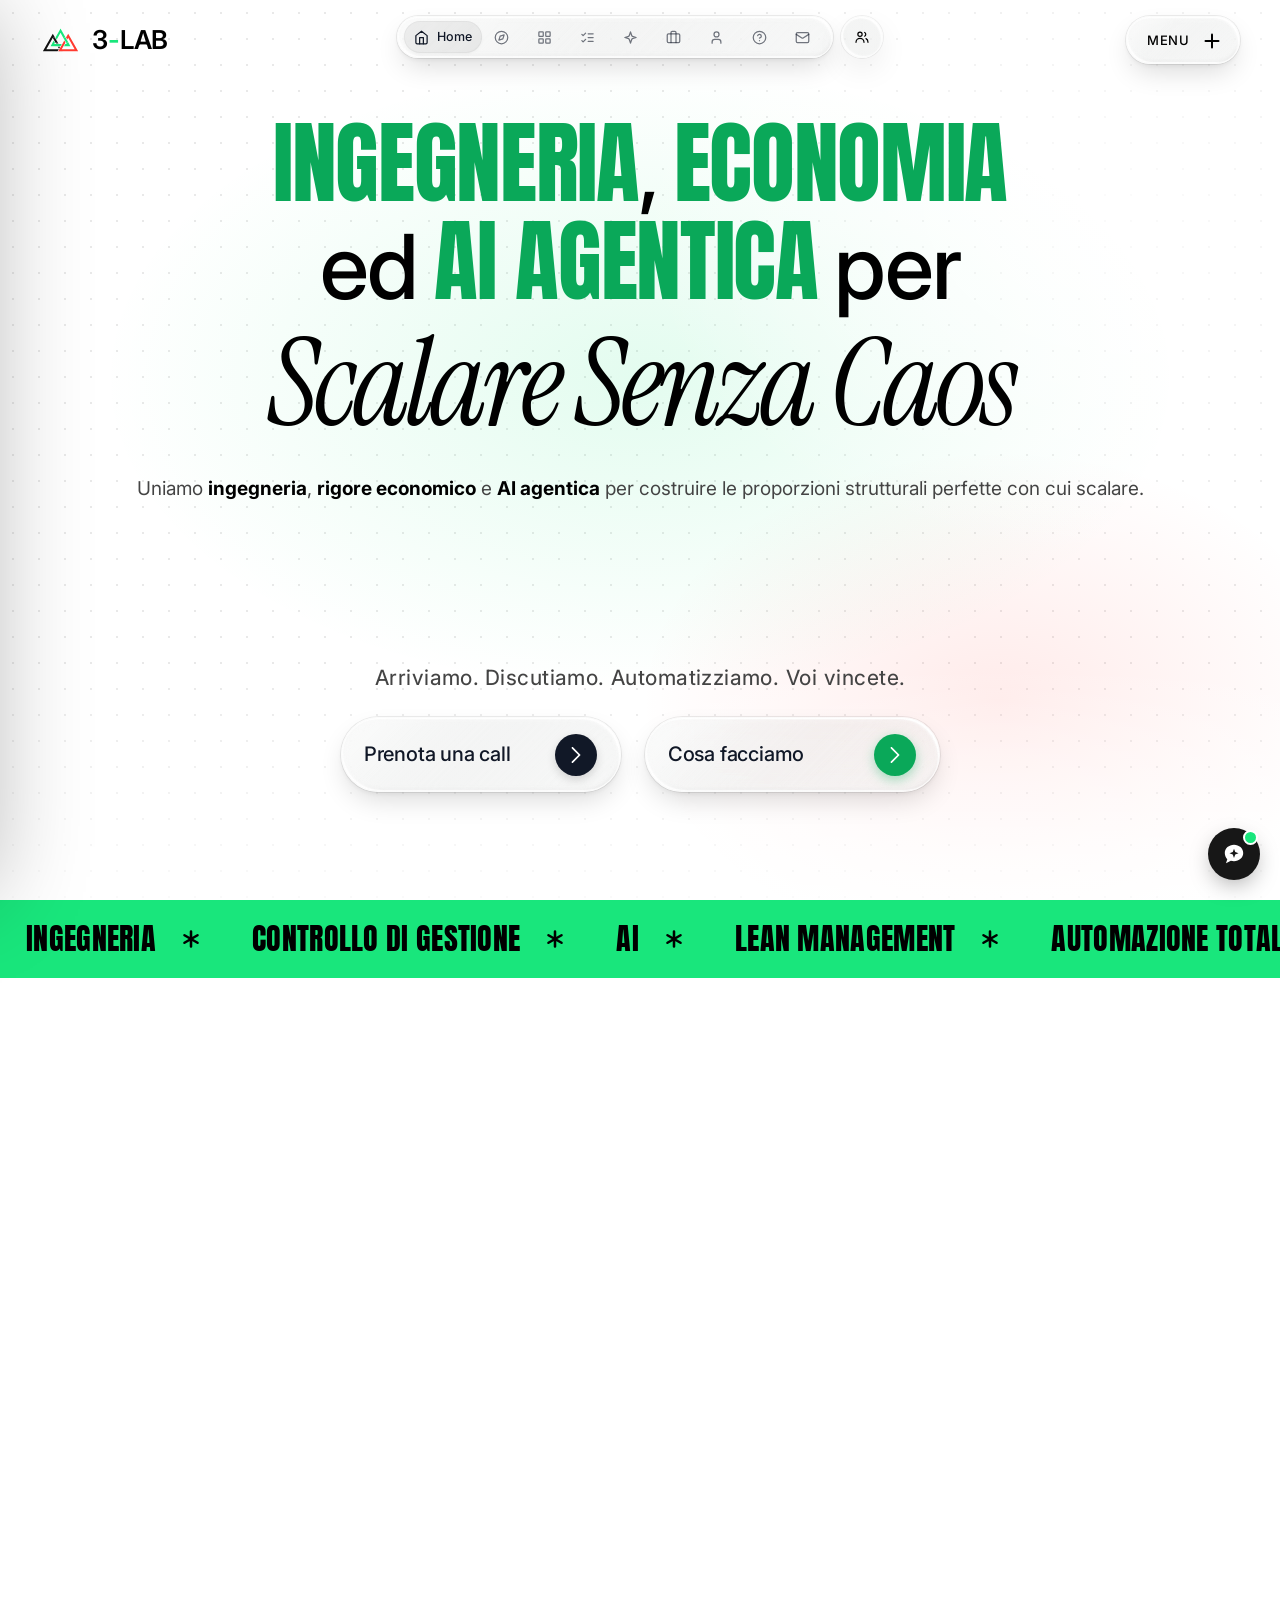
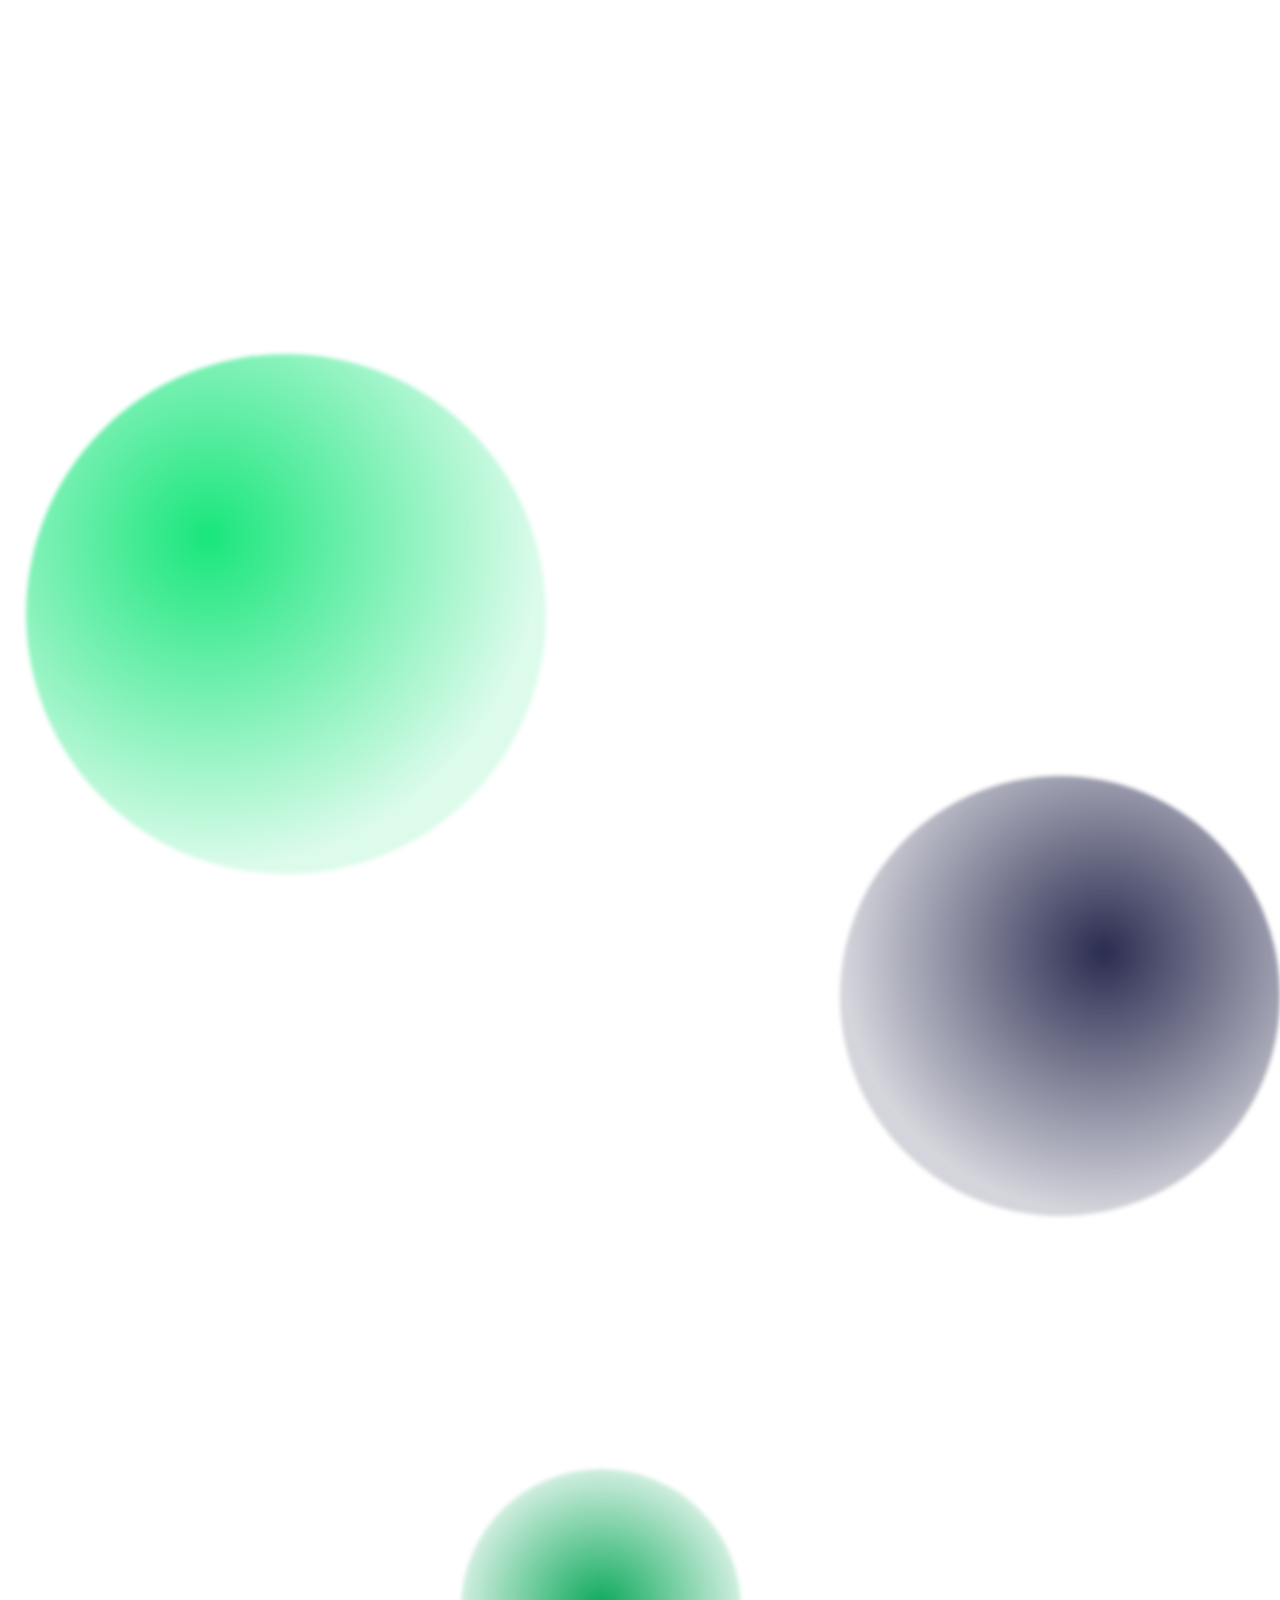
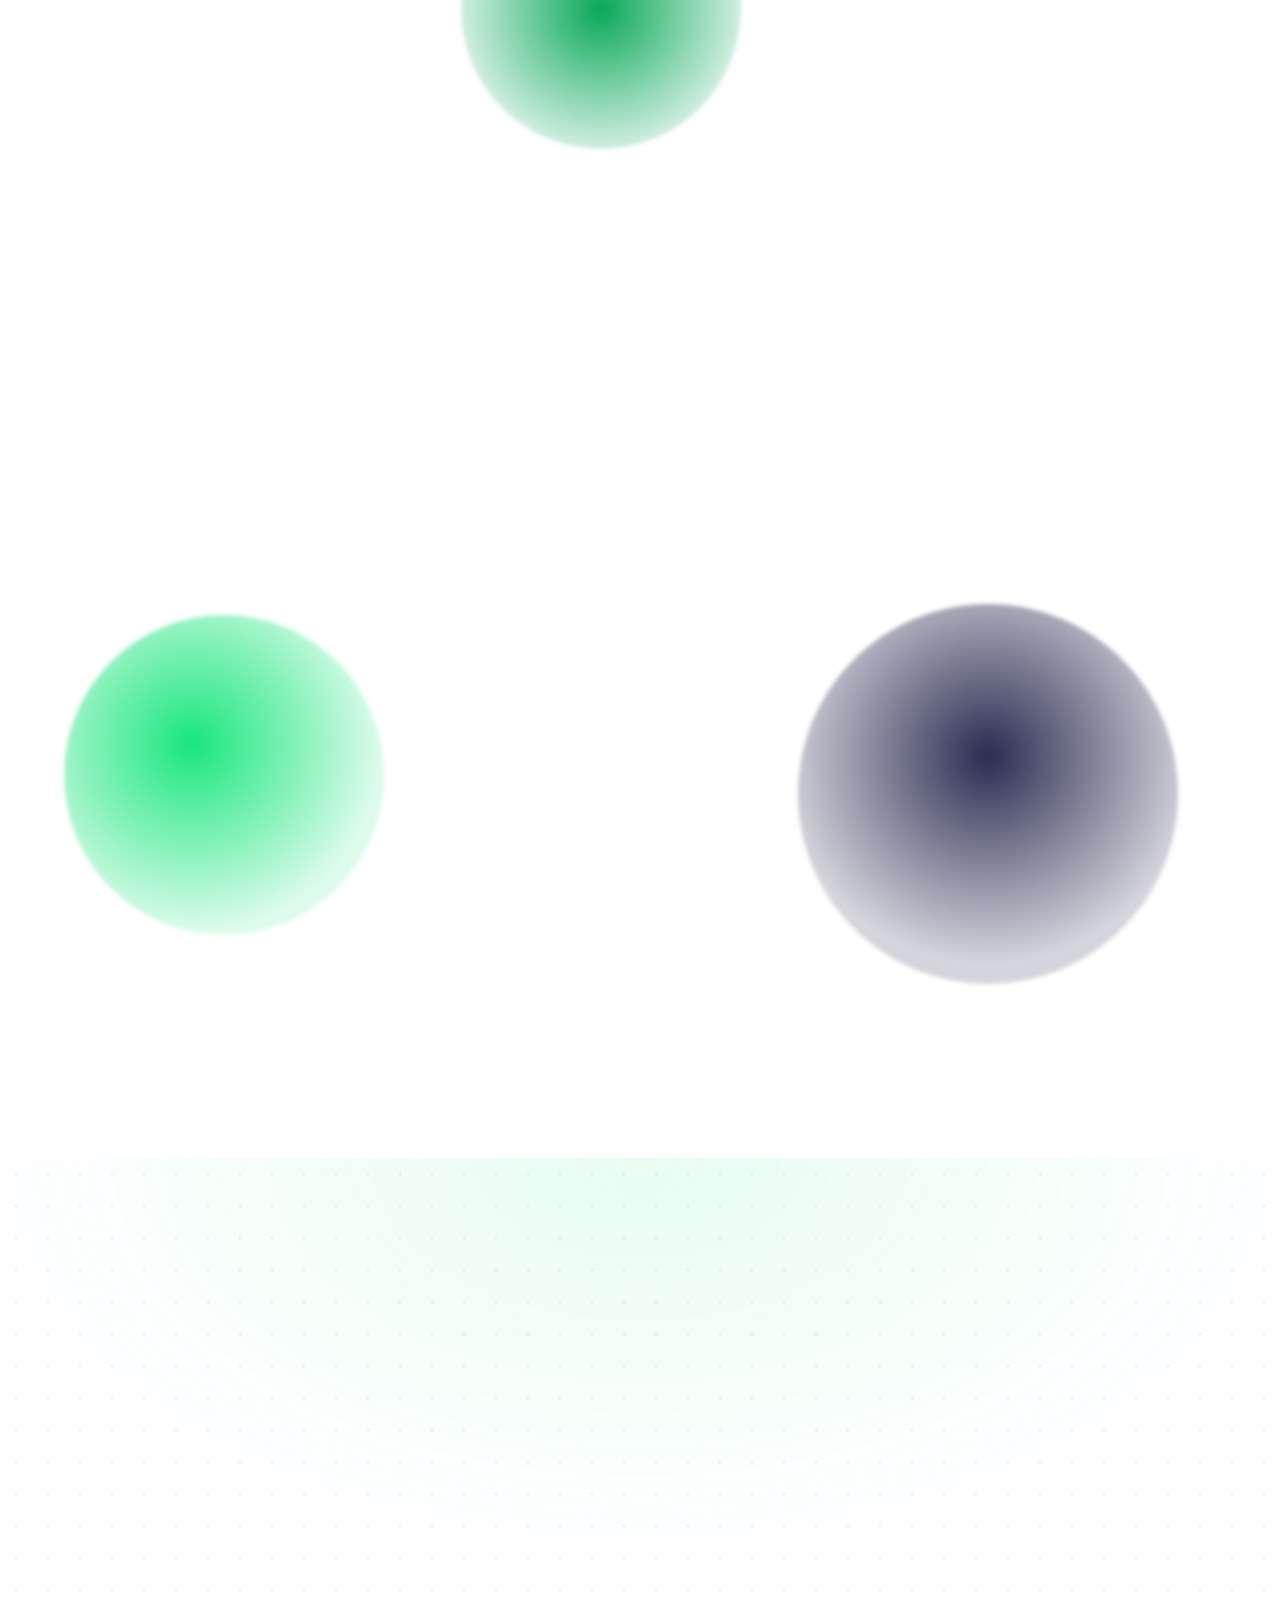
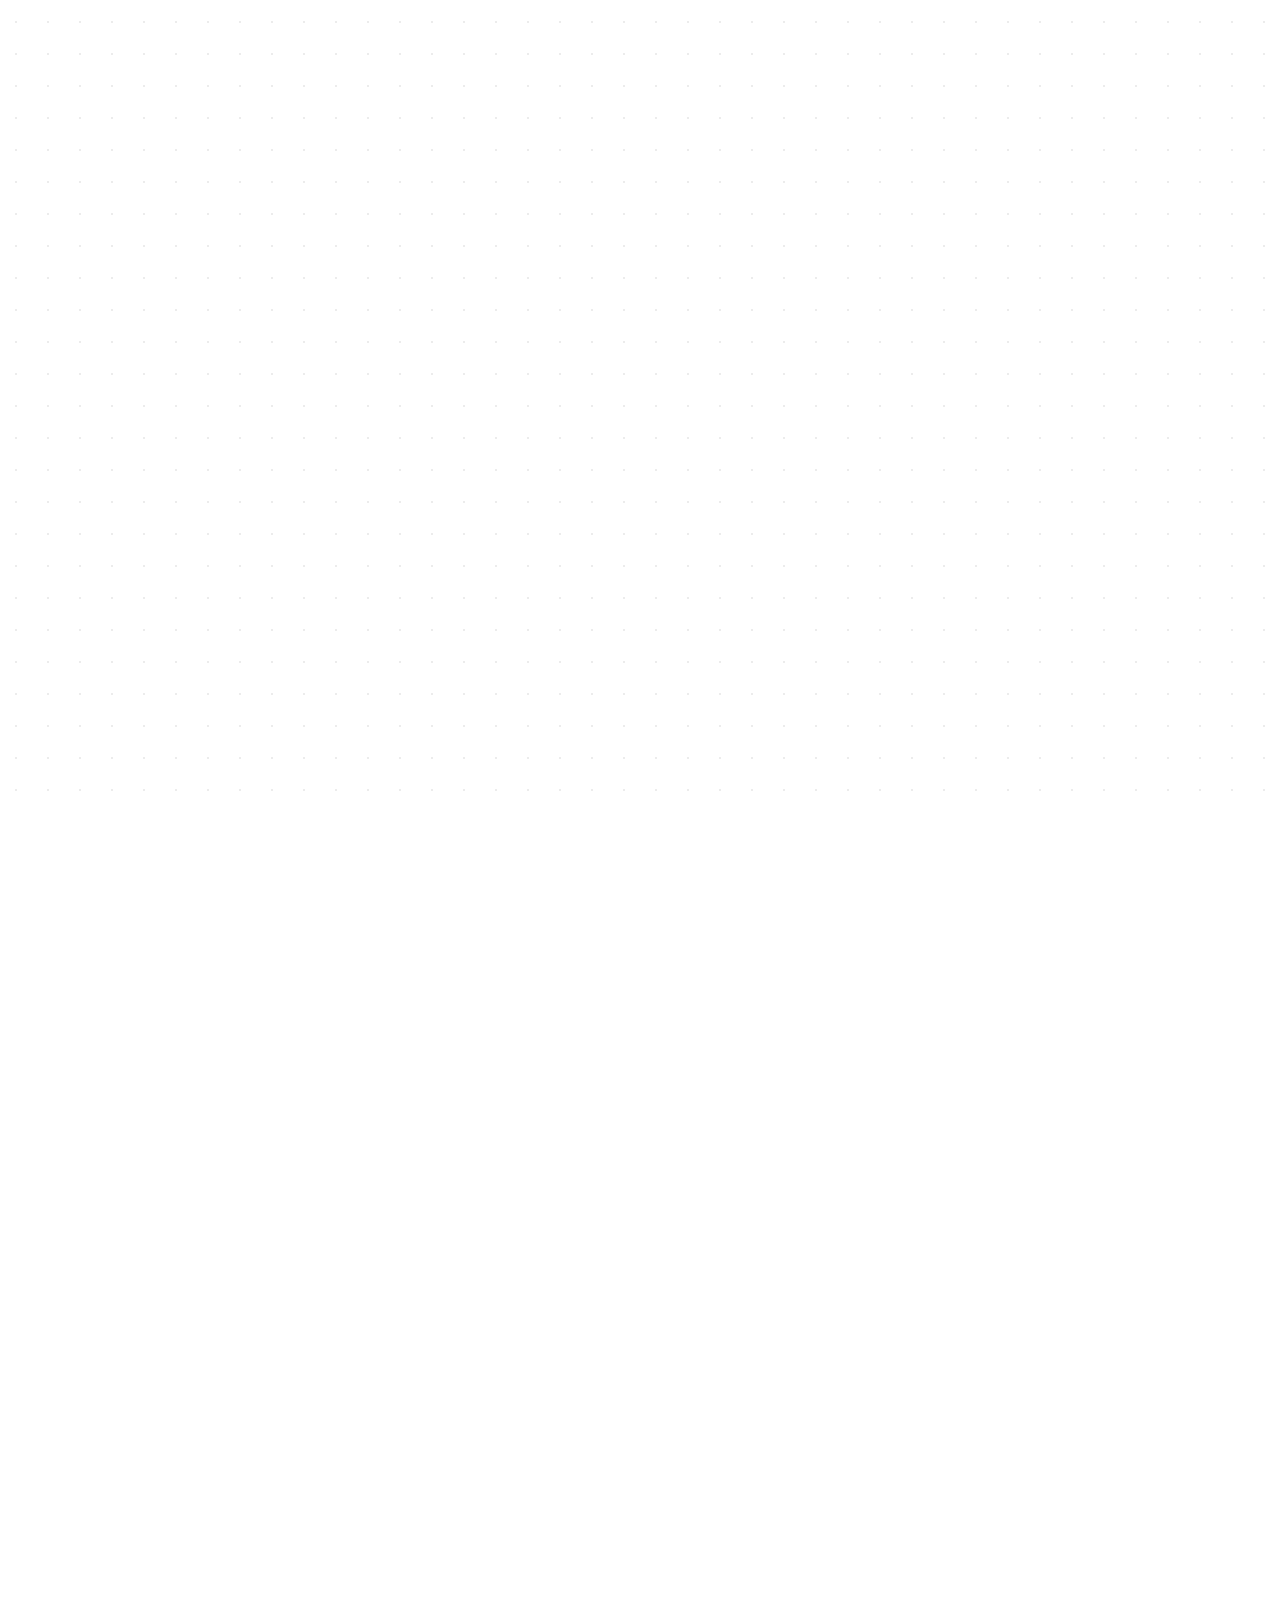
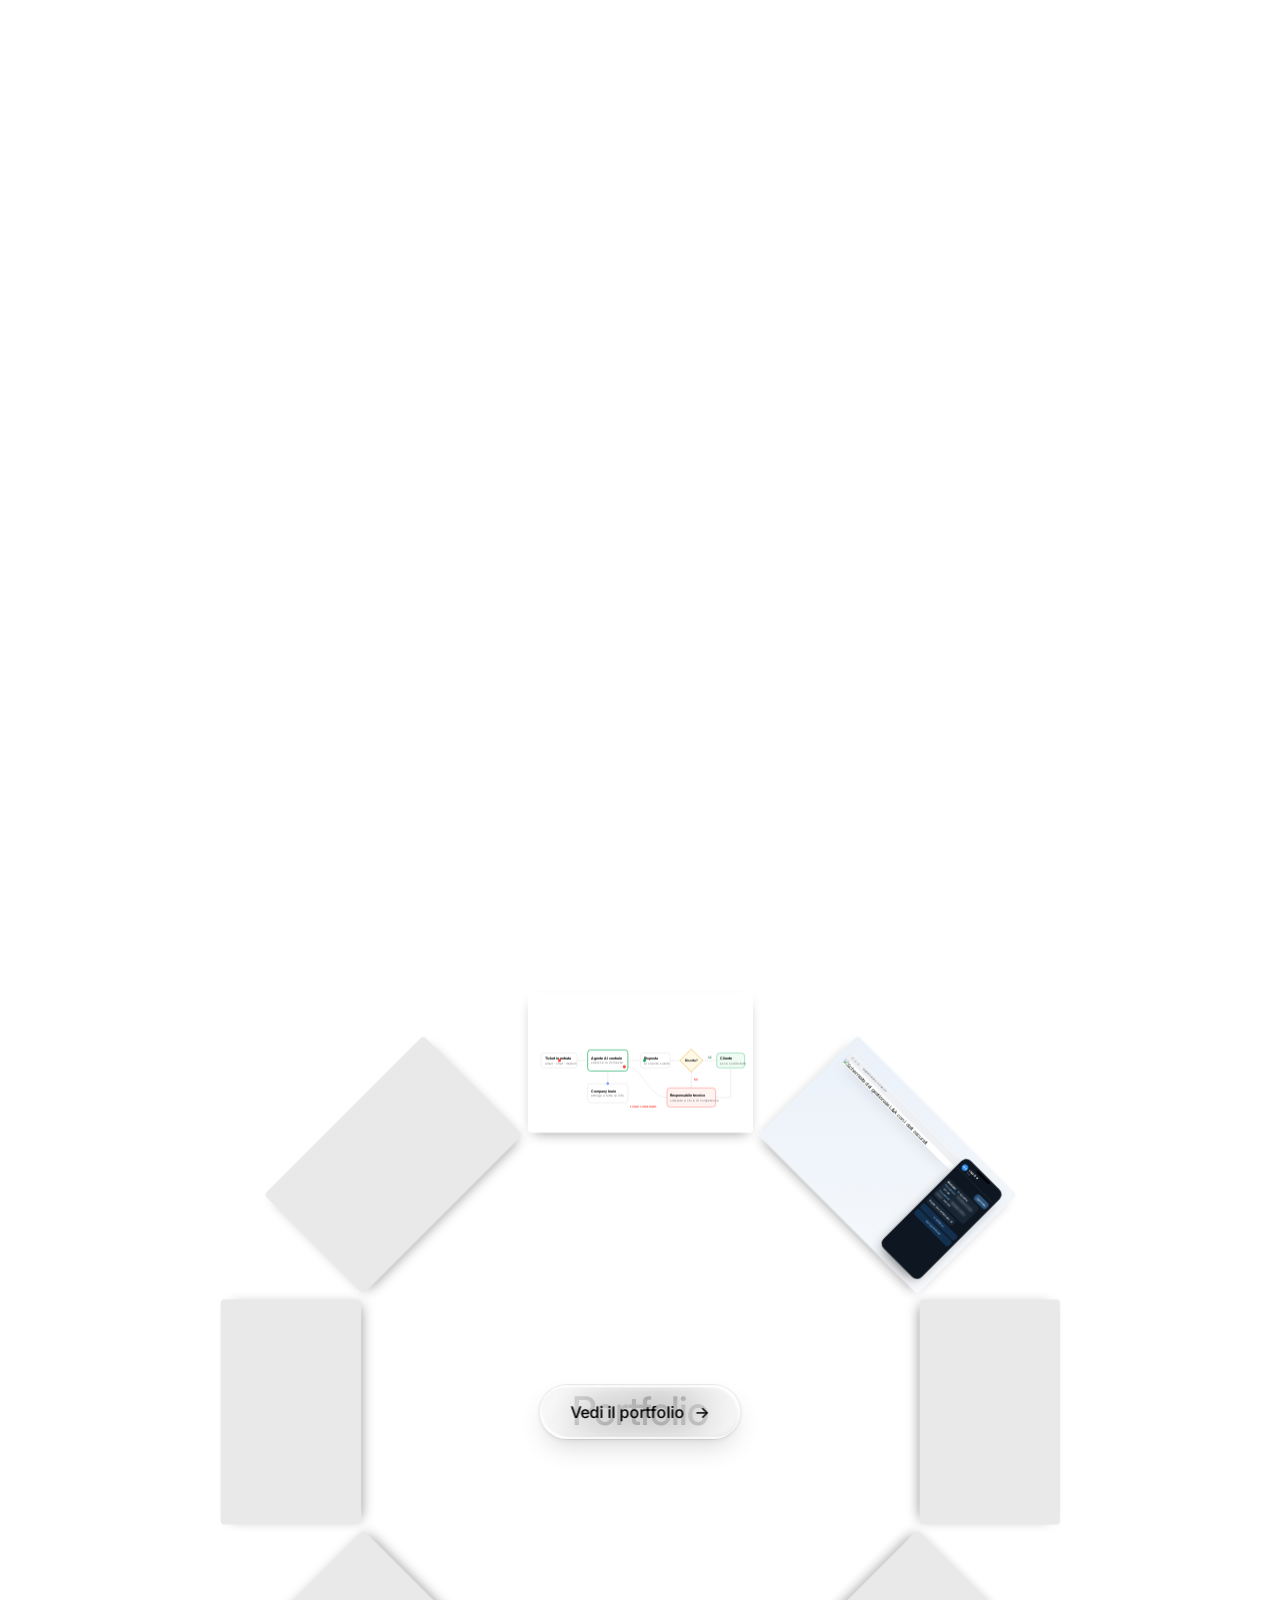
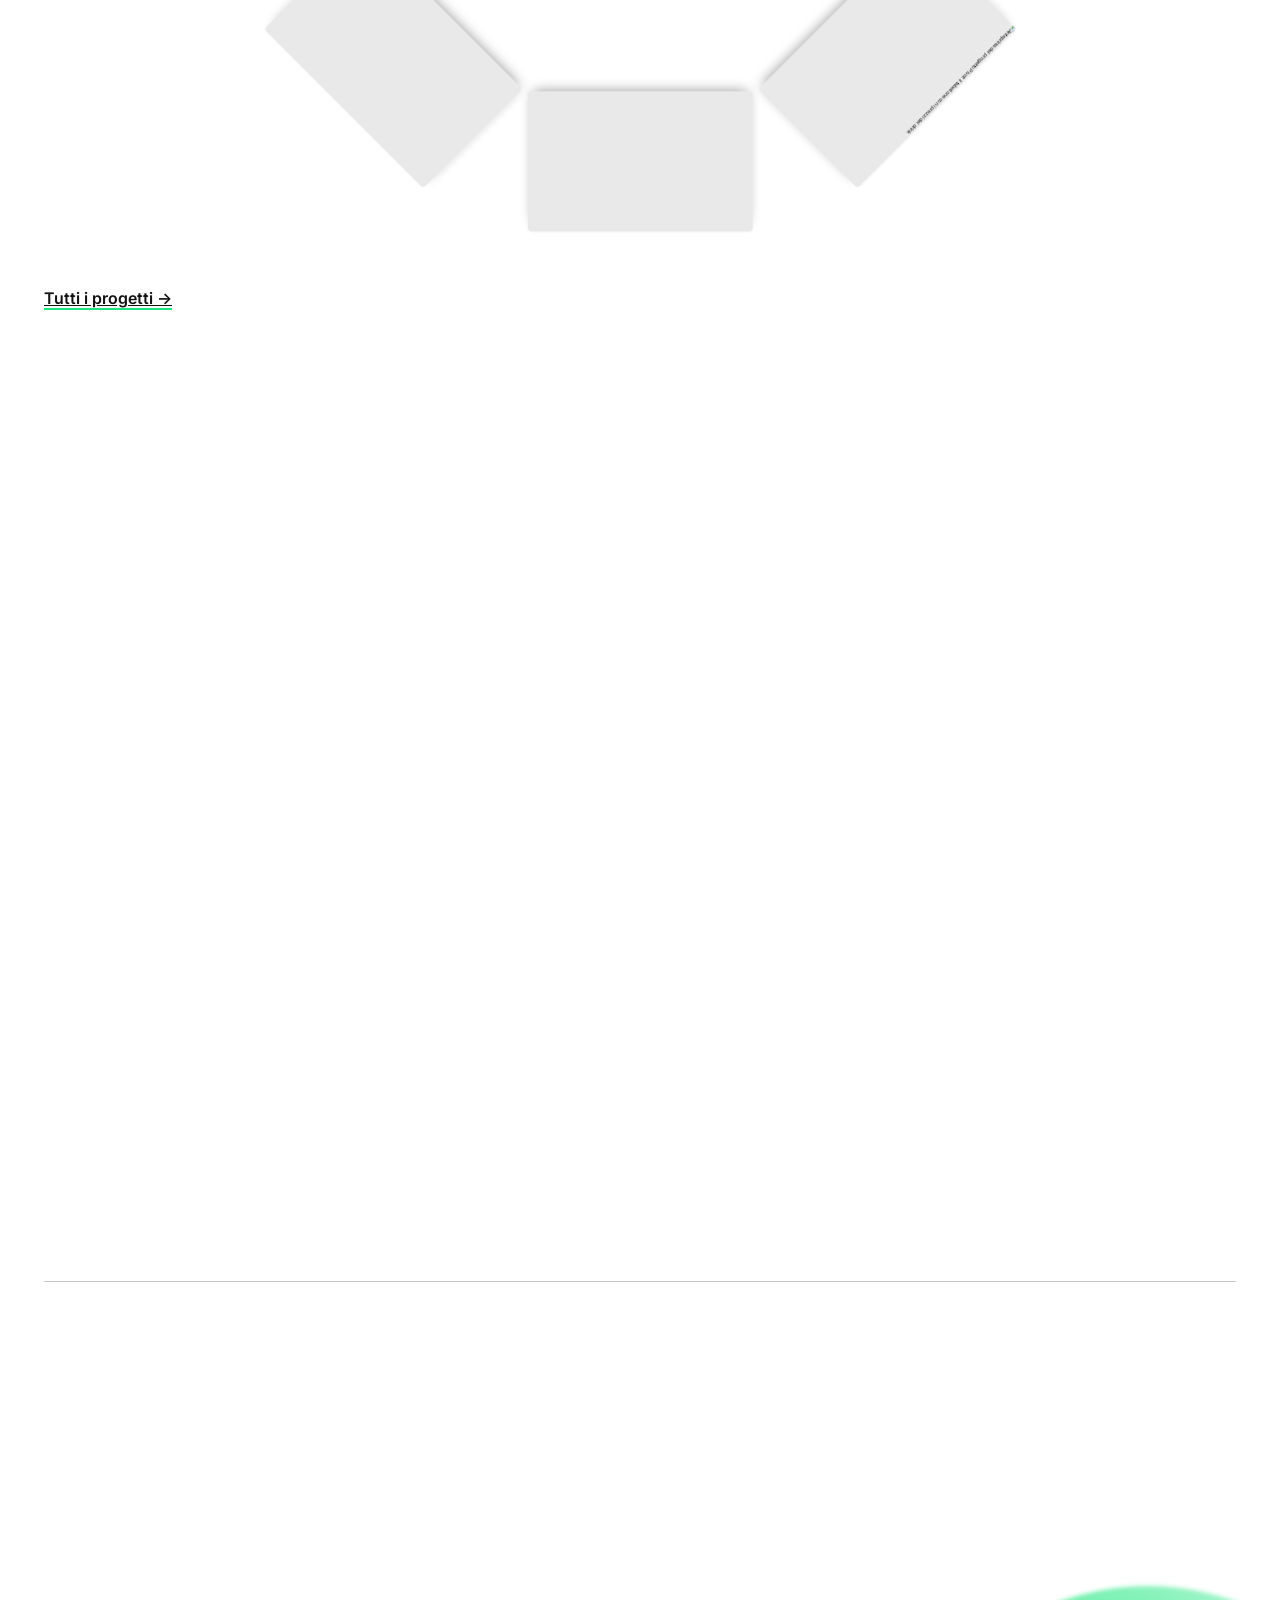
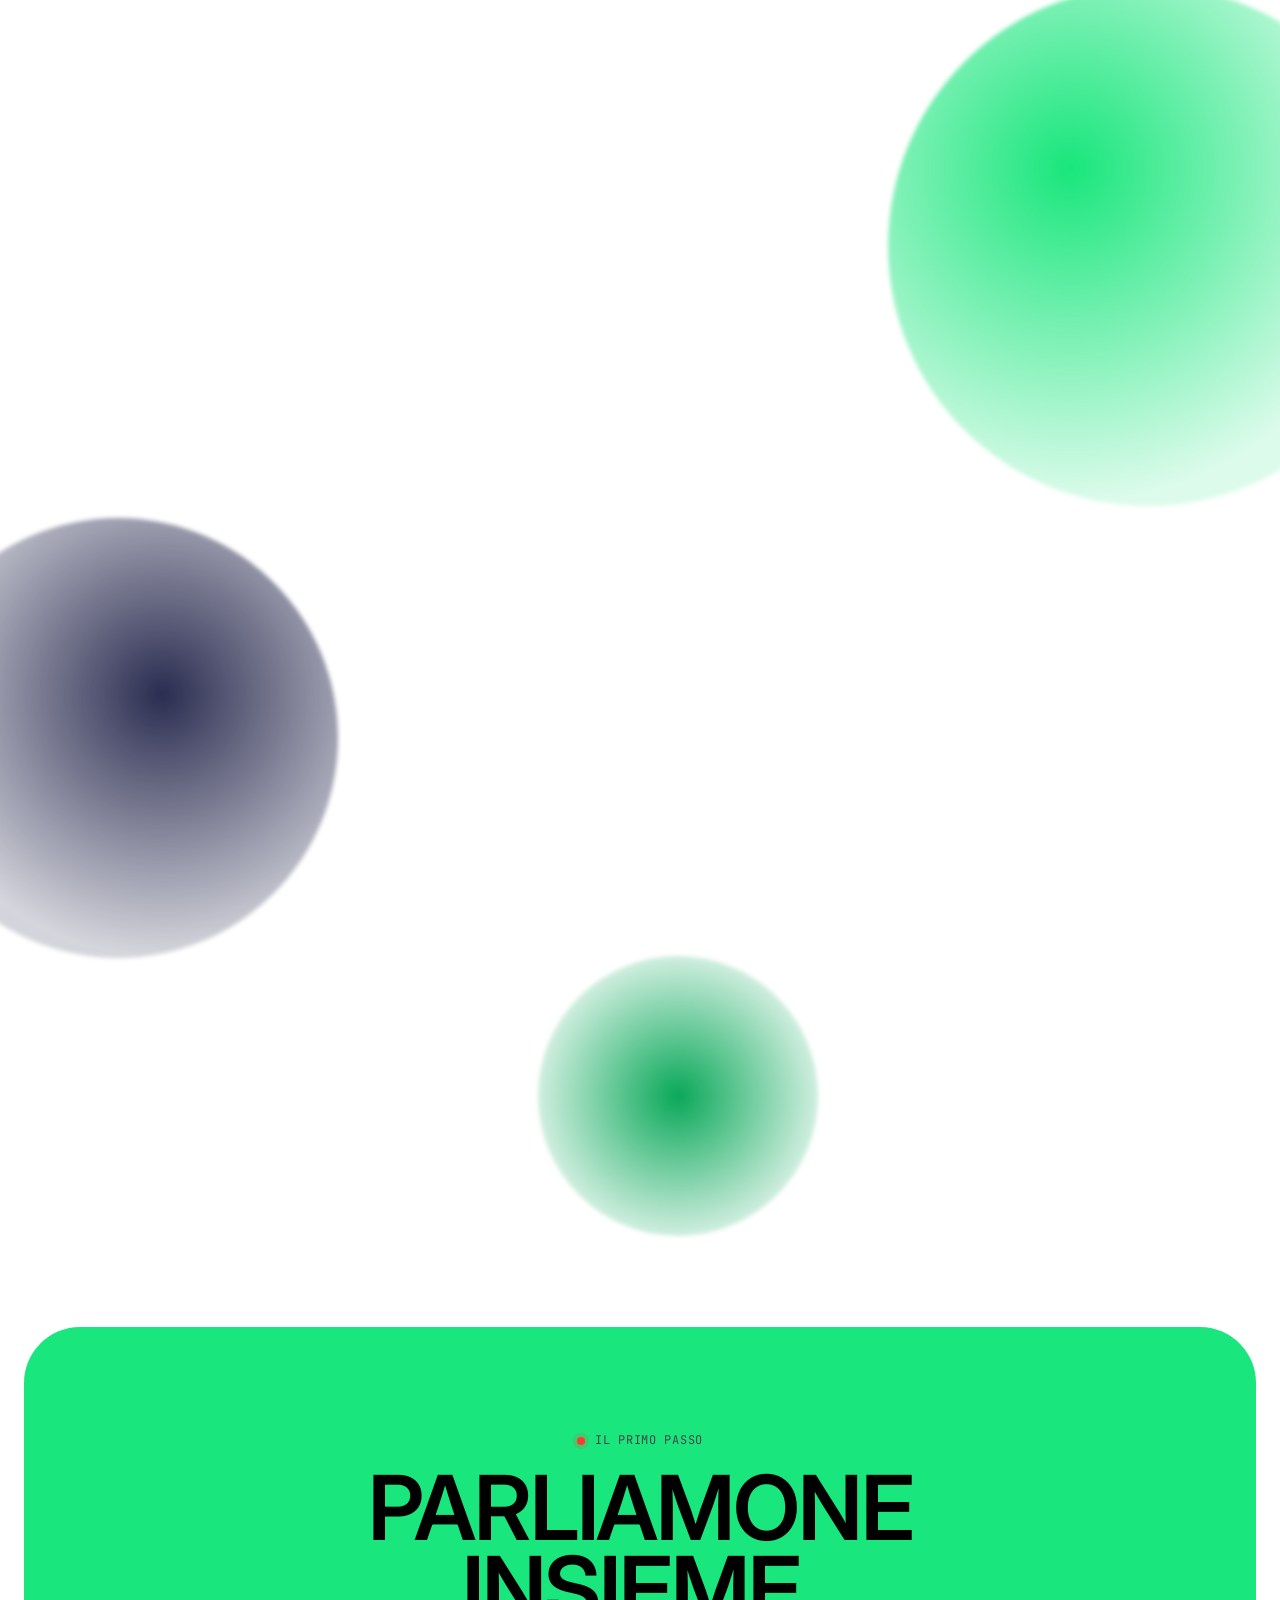
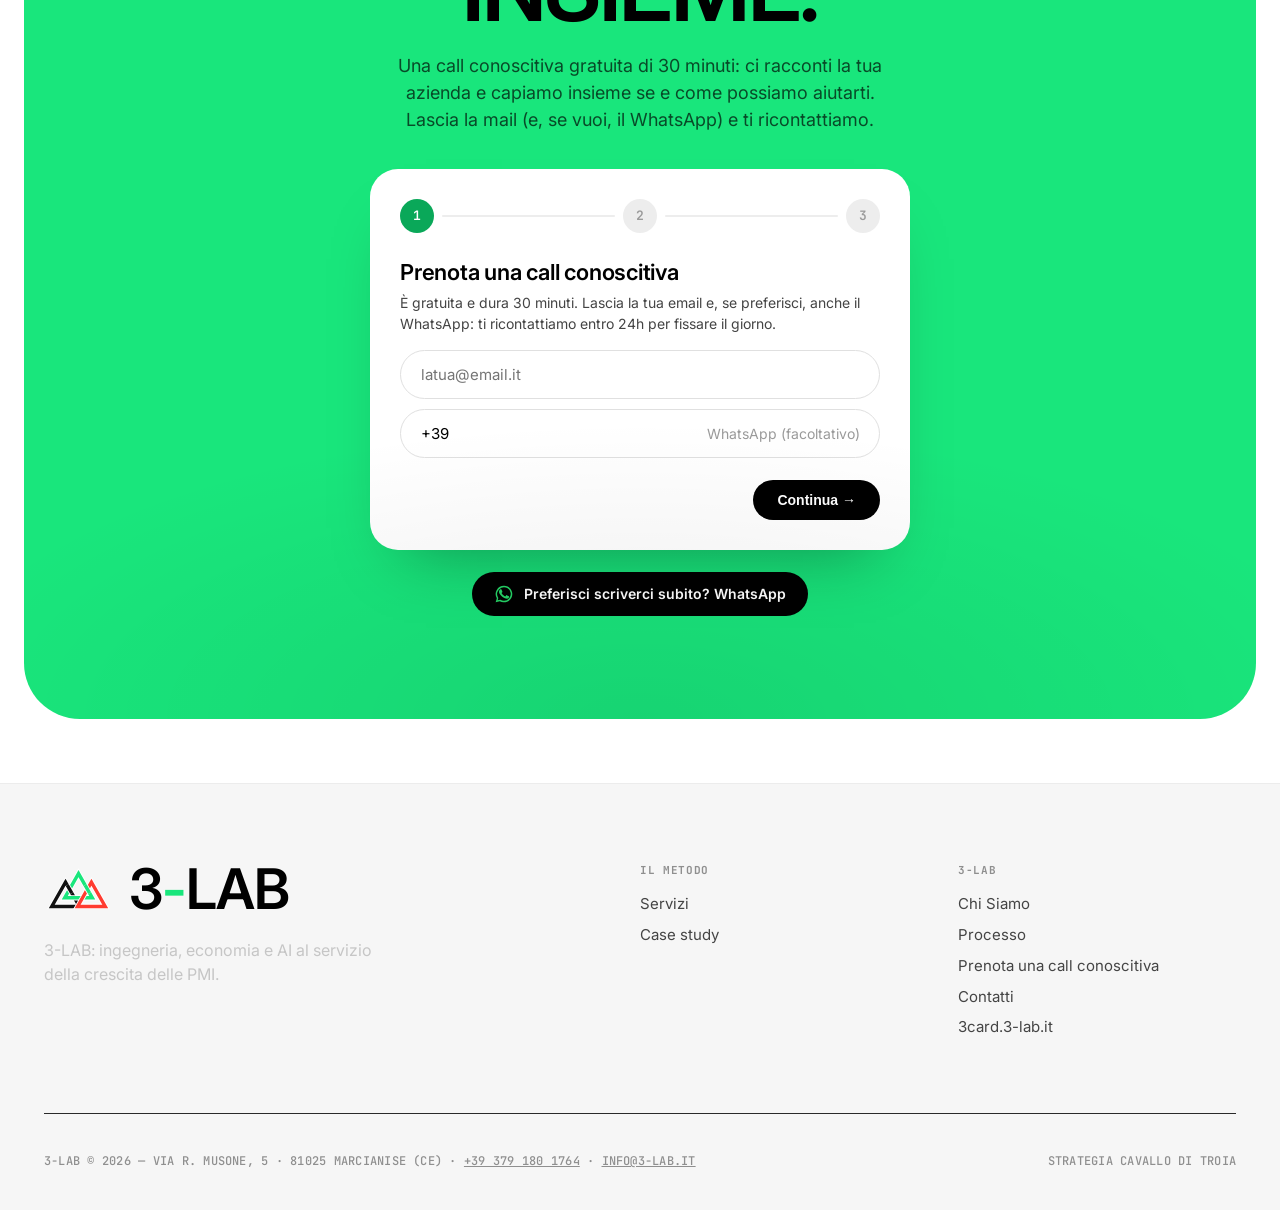
==== commit 06648ab3: "Chat senza suggerimenti-navigazione né risposte pronte sui dati personali; refresh riparte da capo; " ====
--- a/index.html
+++ b/index.html
@@ -1806,7 +1806,11 @@
 </style>
 
 <link rel="stylesheet" href="assets/casestudy.css">
-<script>try{if(sessionStorage.getItem('lf-visto'))document.documentElement.classList.add('lf-skip')}catch(e){}</script>
+<script>
+/* Aggiornamento della pagina (anche forzato): il sito riparte da capo, con loader, benvenuto «Per chi lavori?» e chat azzerata. Cambiare pagina dentro il sito, invece, non rifà il loader. */
+try{var _n=performance.getEntriesByType('navigation')[0];if(_n&&_n.type==='reload'){sessionStorage.removeItem('lf-visto');['cw-hist','cw-fase','cw-prof'].forEach(function(k){sessionStorage.removeItem(k)});localStorage.removeItem('per-scelto');localStorage.removeItem('per')}}catch(e){}
+try{if(sessionStorage.getItem('lf-visto'))document.documentElement.classList.add('lf-skip')}catch(e){}
+</script>
 <style>
 .lf-skip .lf{display:none}
 /* LOADER: il caricamento è il logo che si disegna (una sola linea); a 100% diventa il logo vero, si ingrandisce e si disperde. Fallback CSS: se il JS non parte, si scopre comunque. */
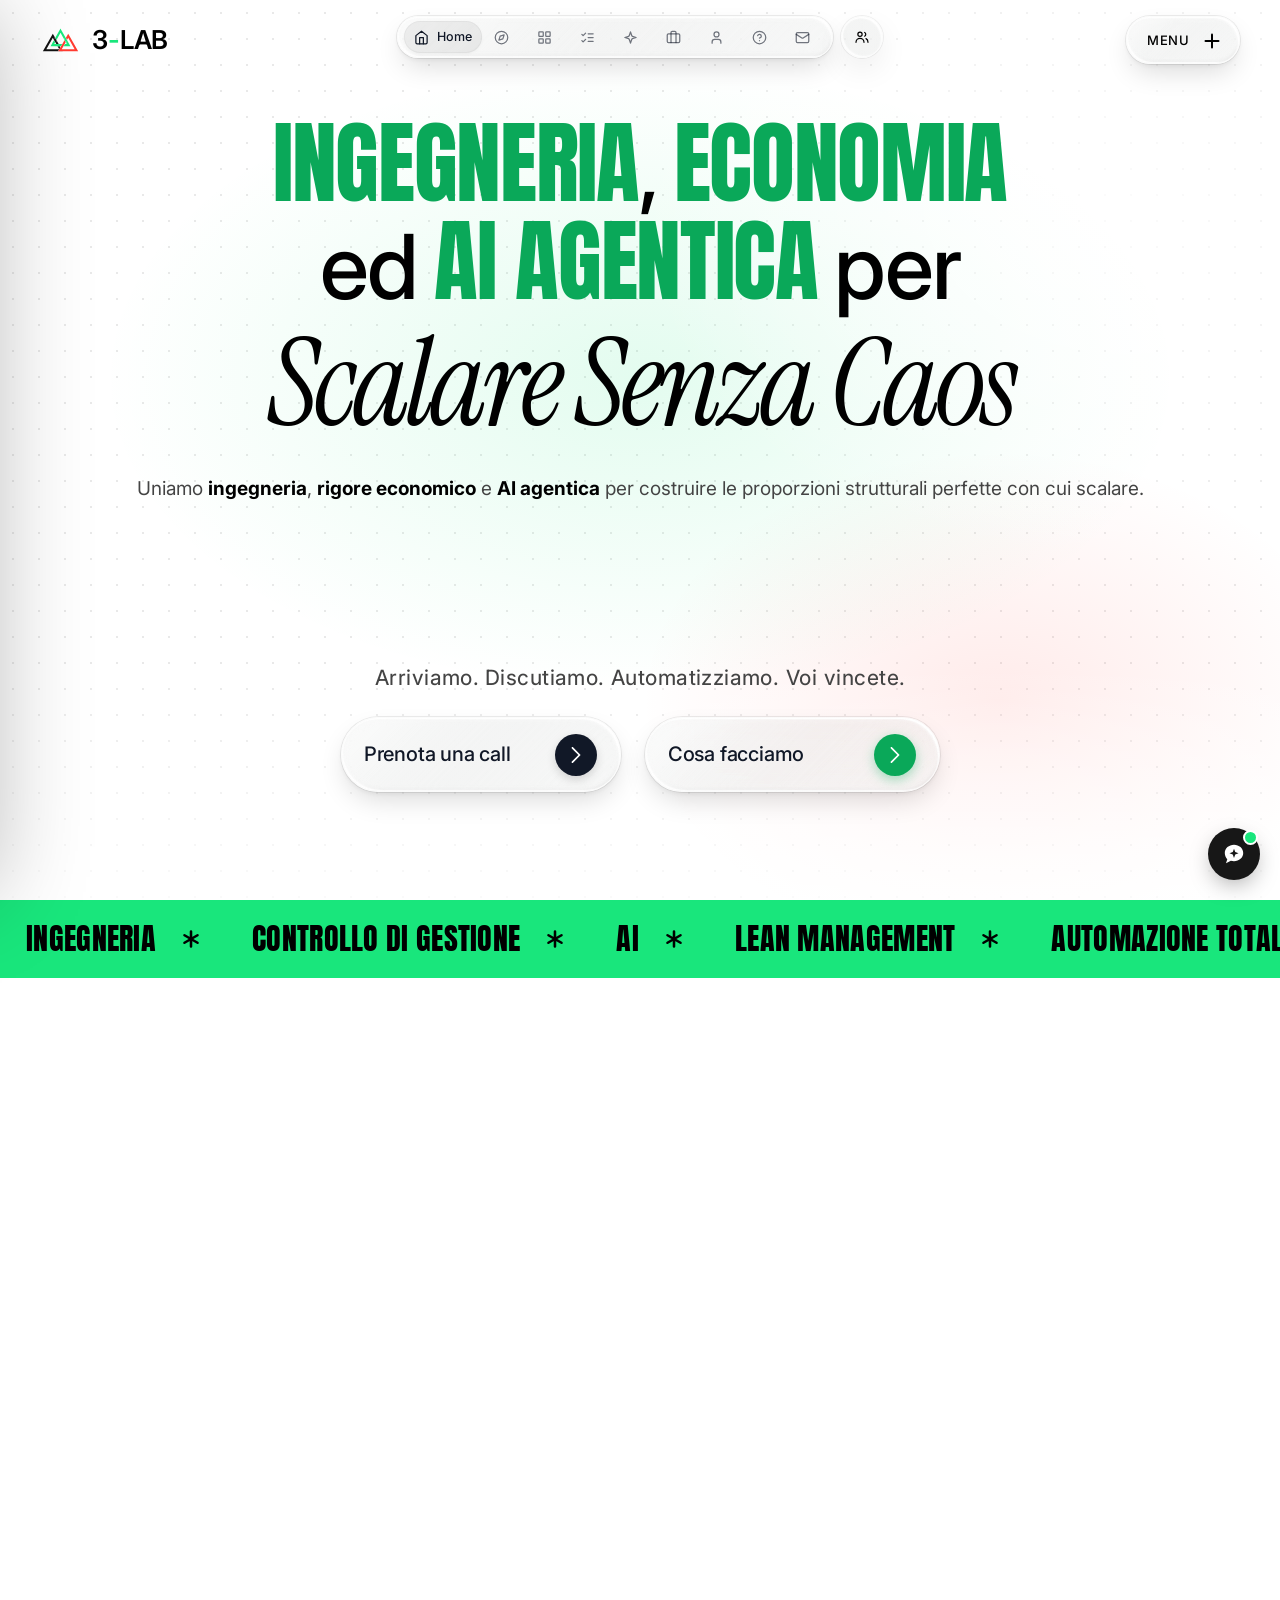
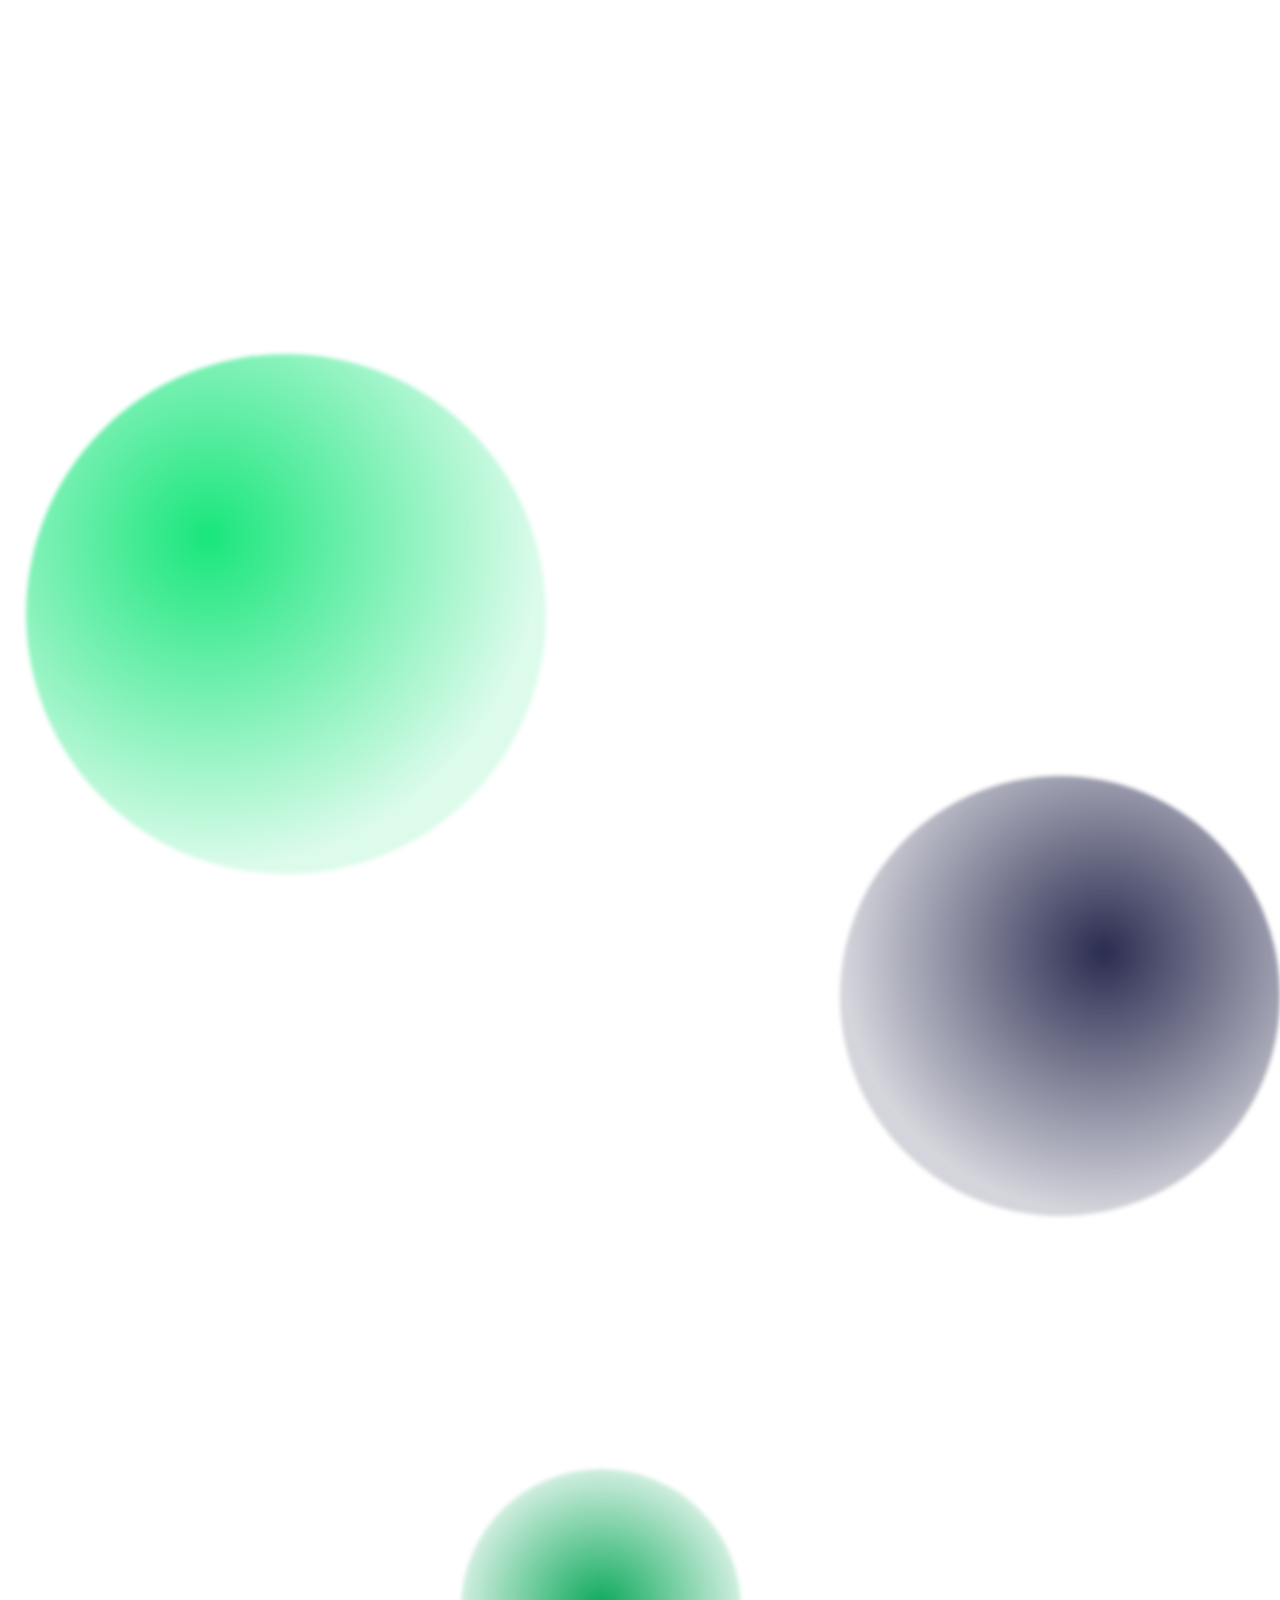
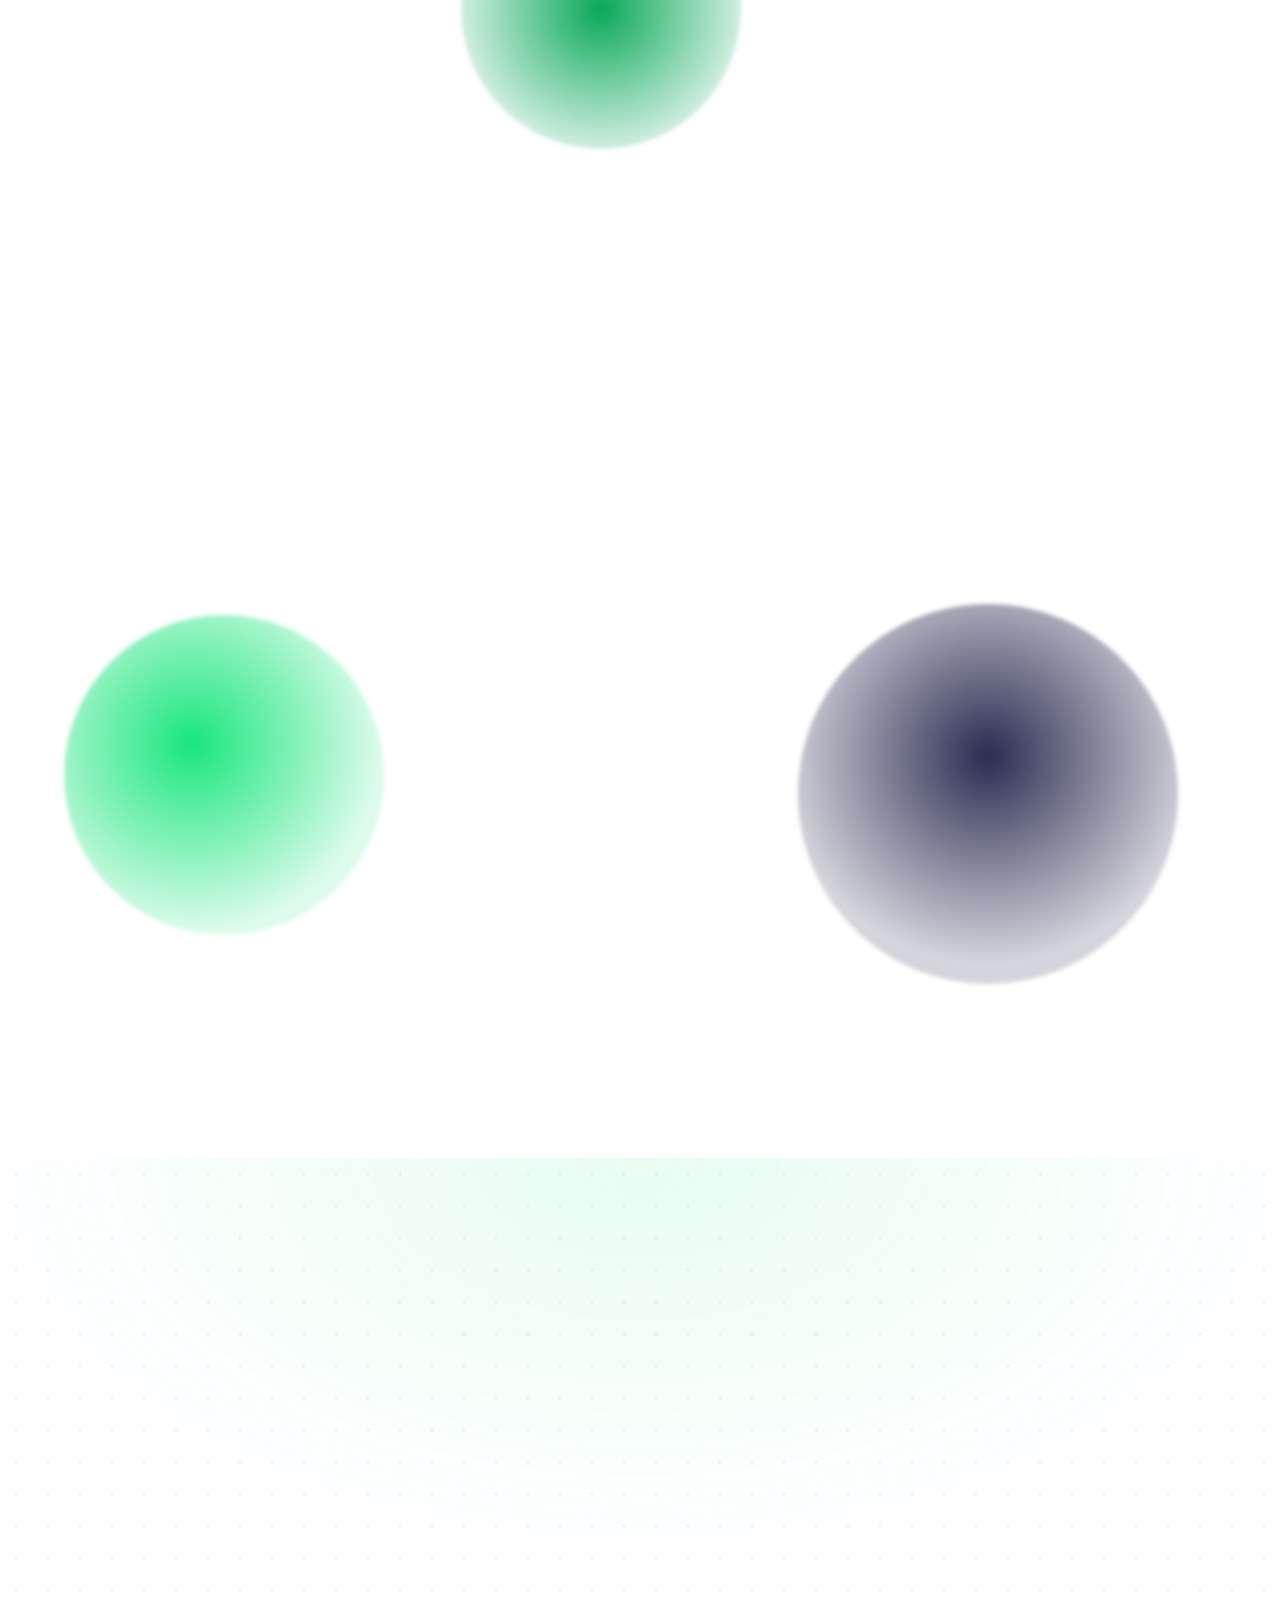
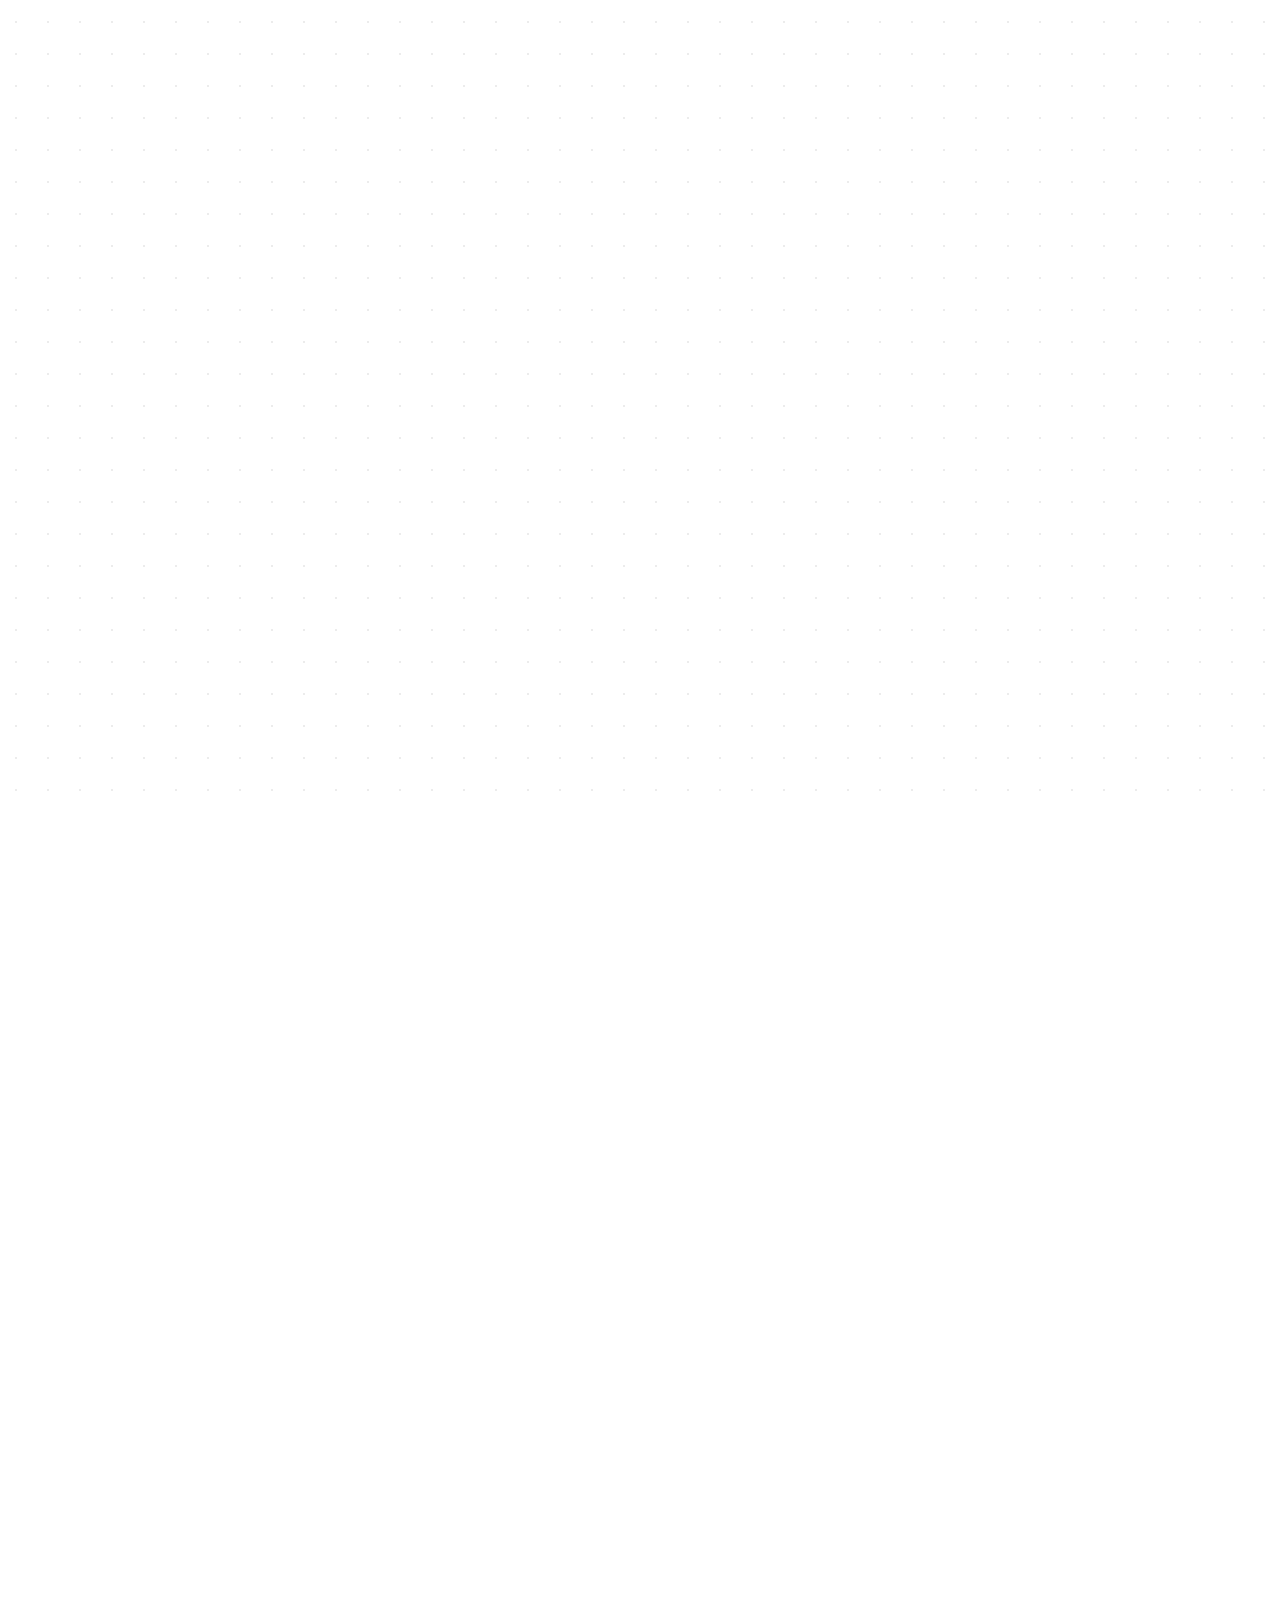
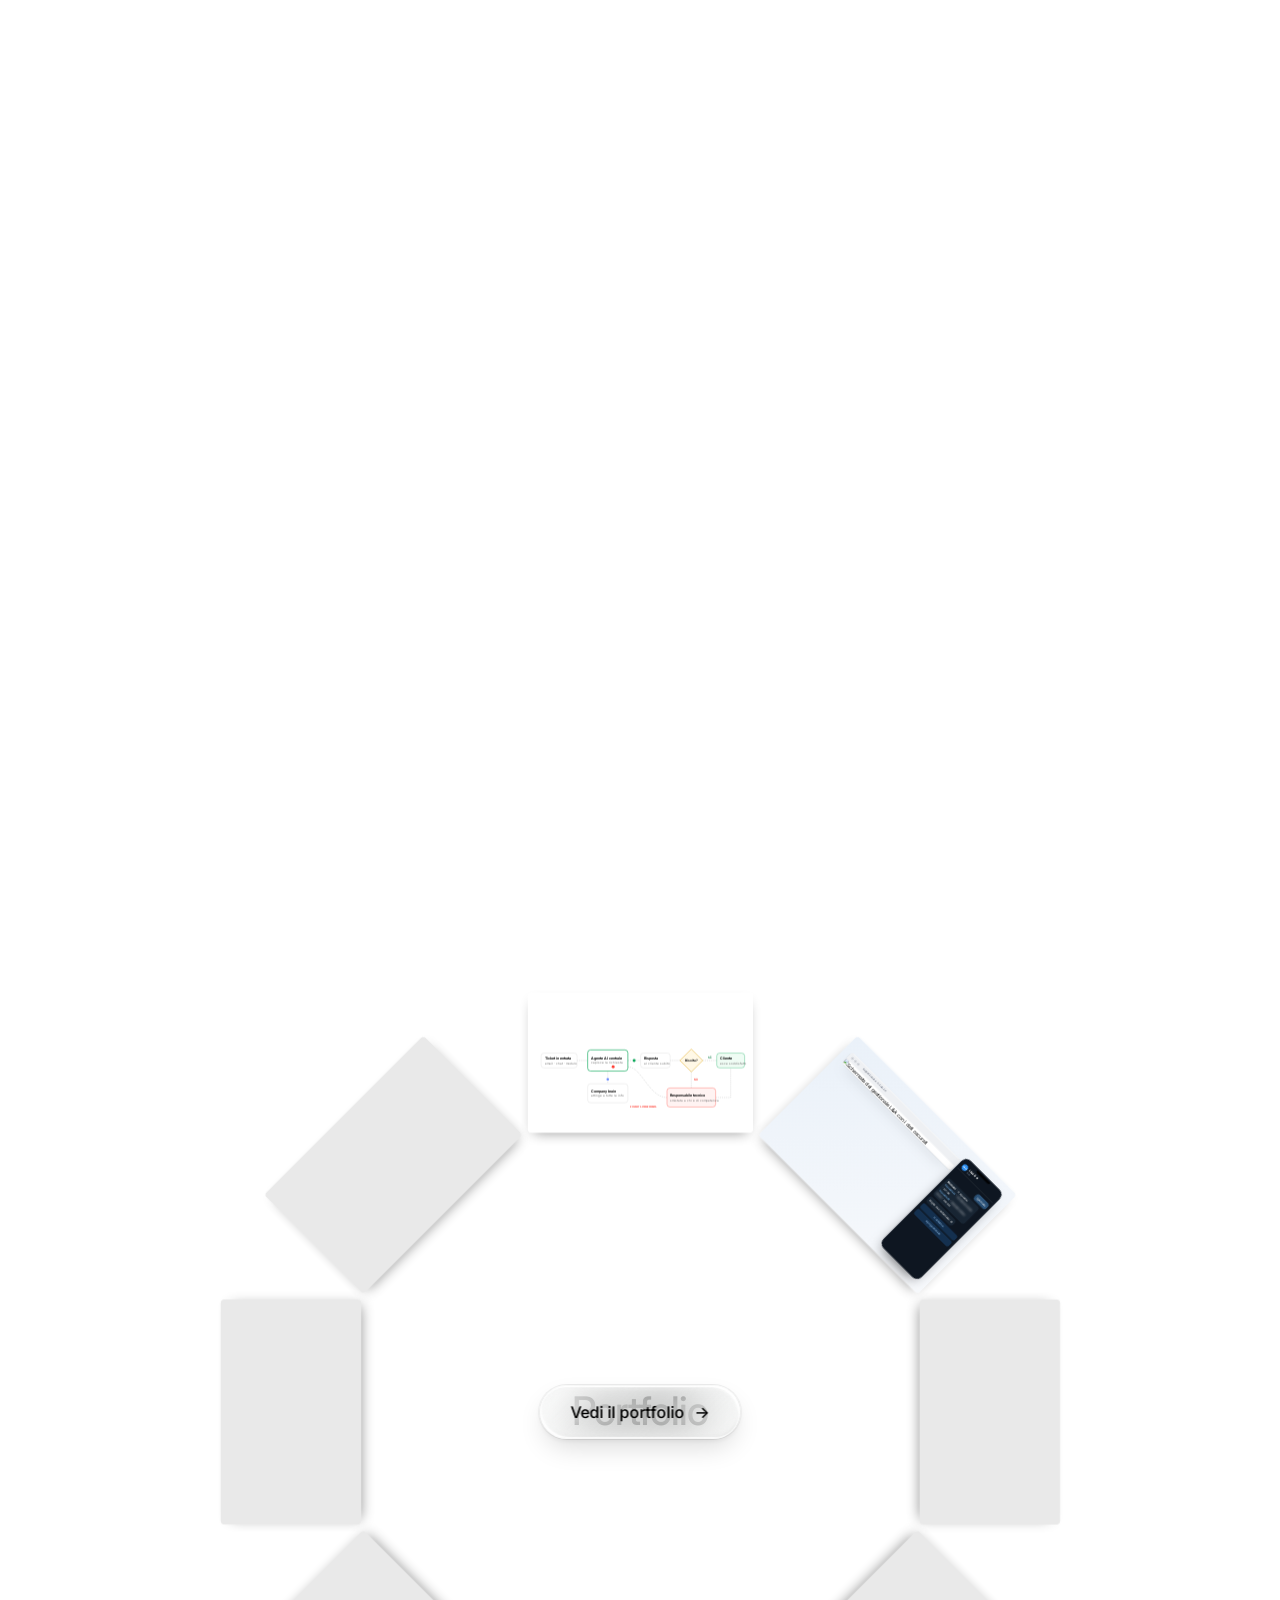
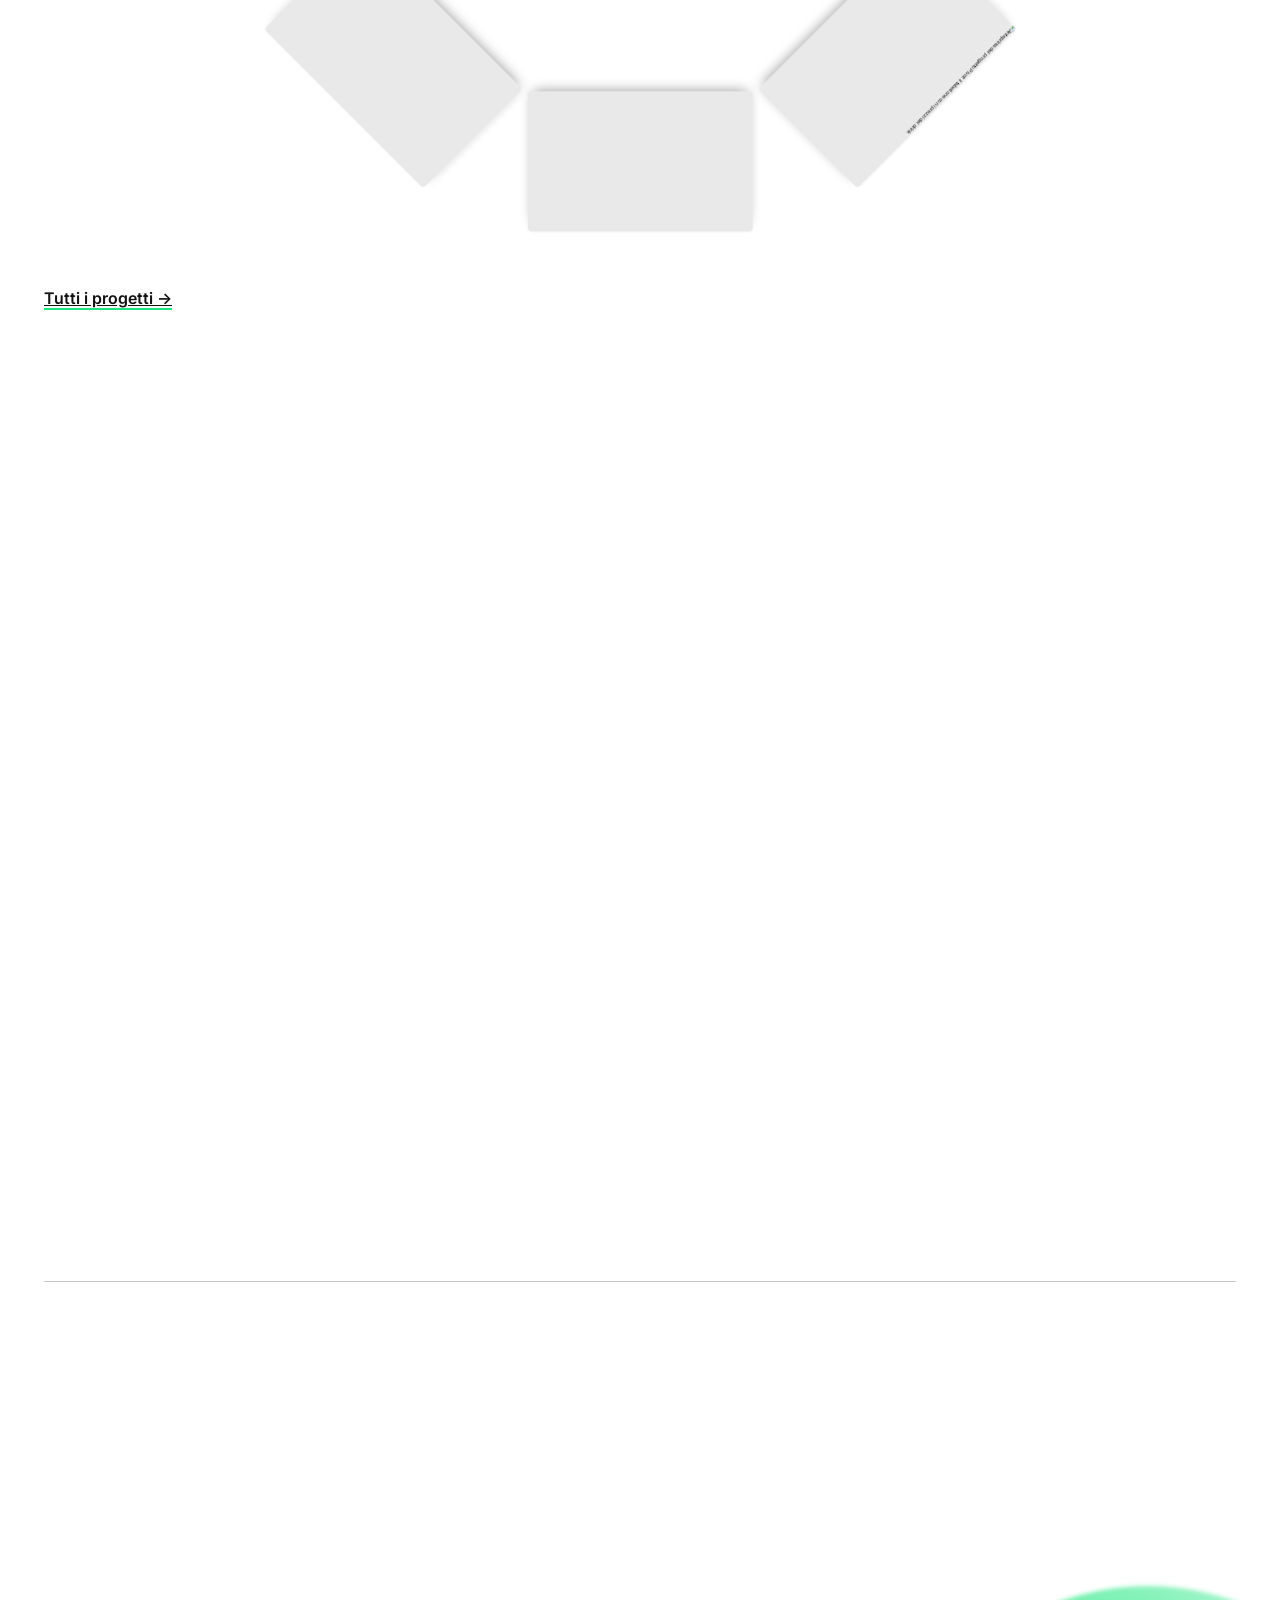
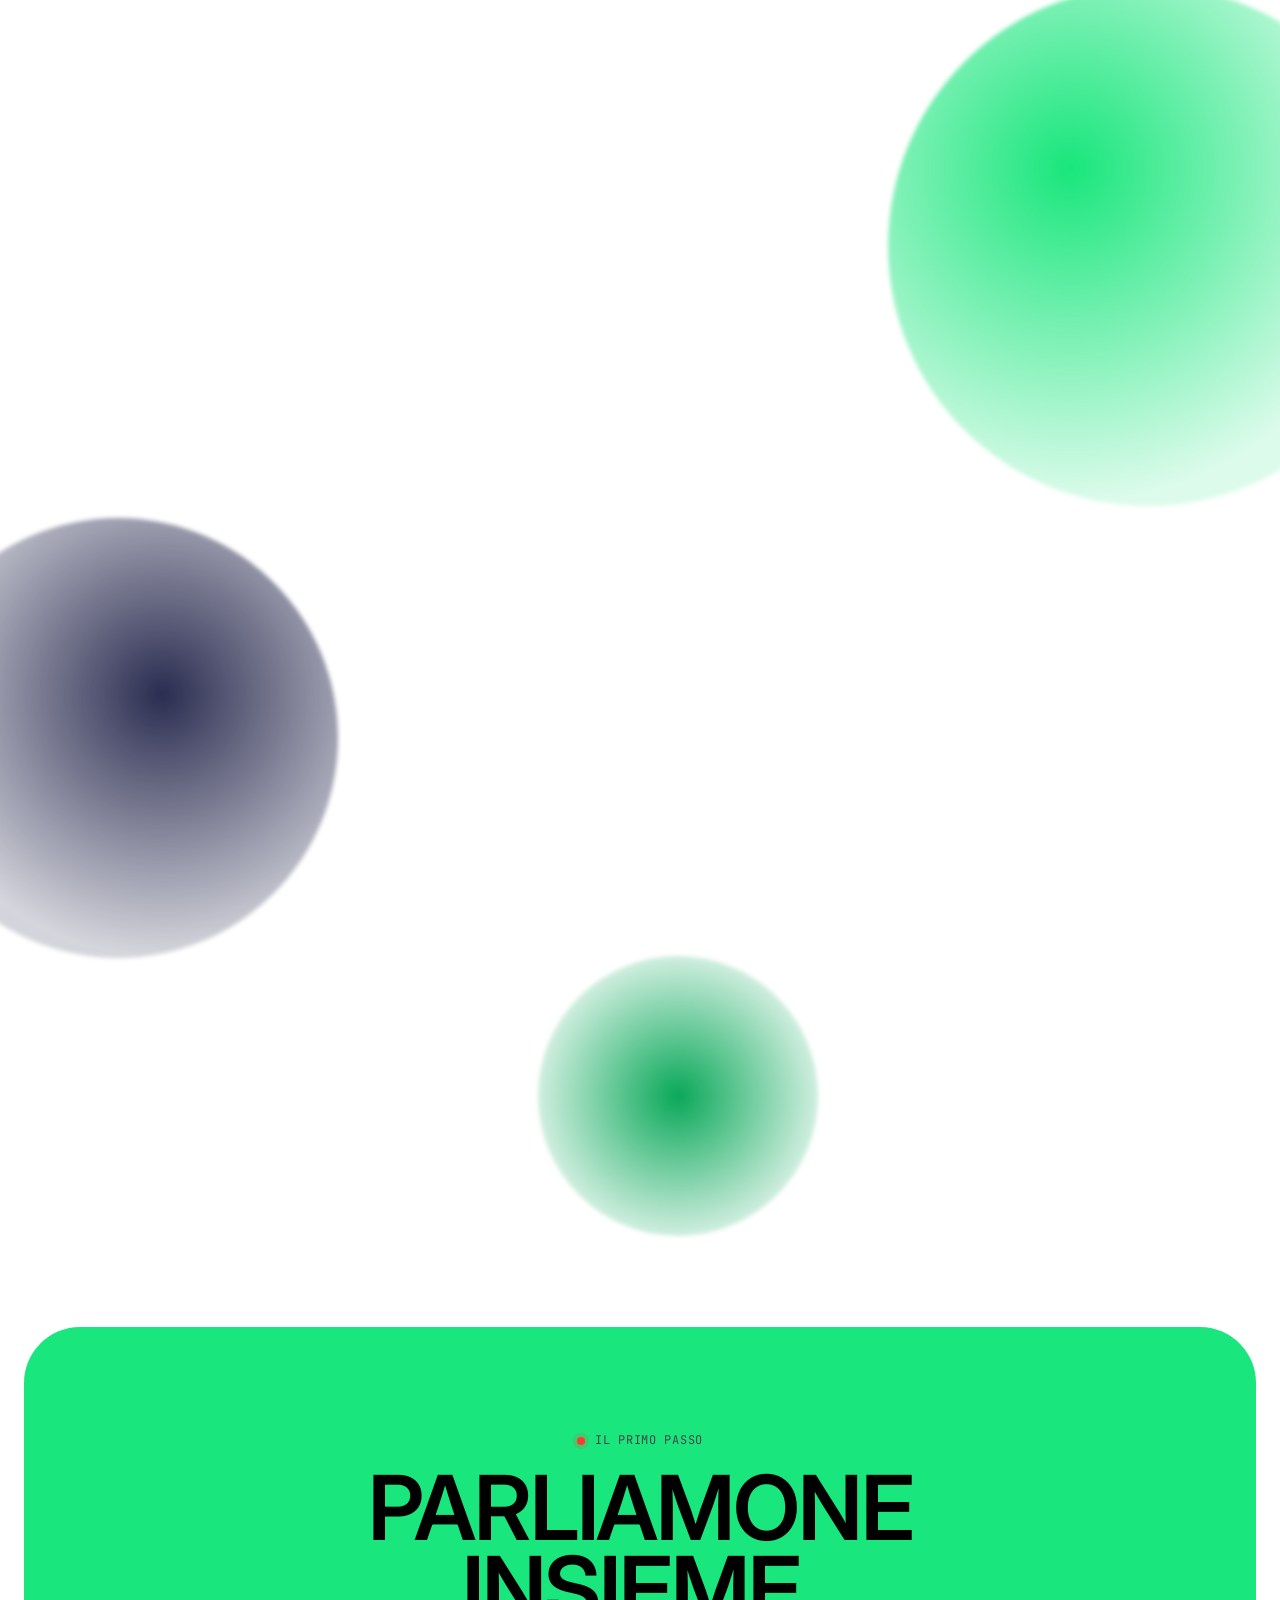
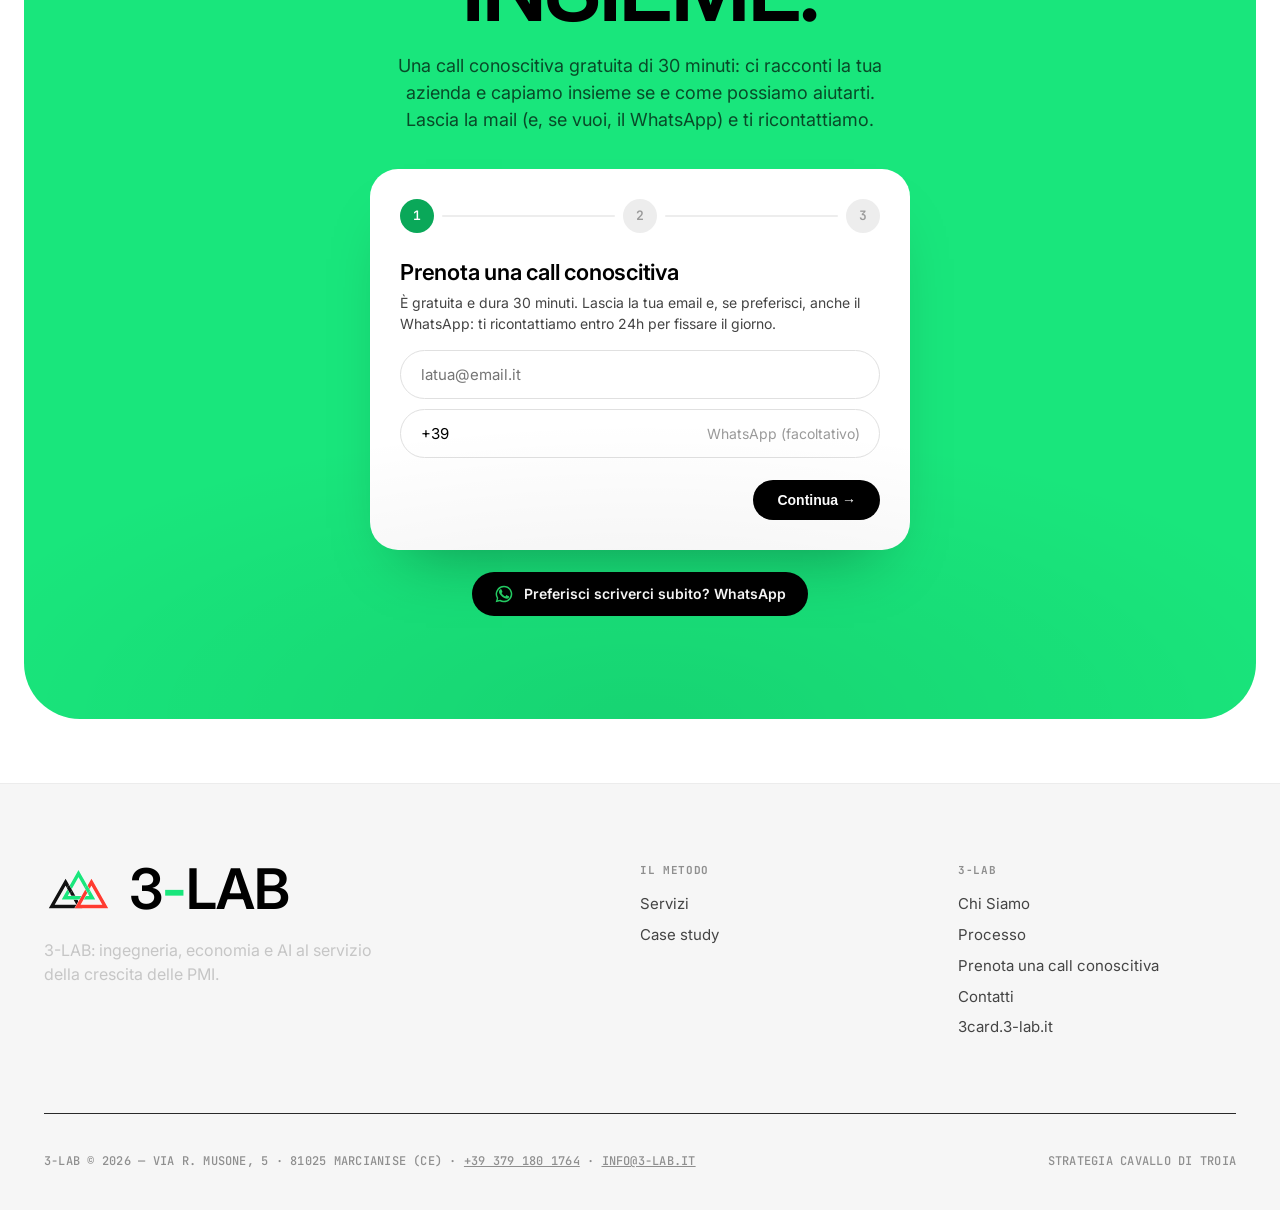
==== commit c694b279: "Logo pulito (senza cerchio di ritaglio), disegno del loader completo al 95%, correzioni su telefono " ====
--- a/index.html
+++ b/index.html
@@ -1821,10 +1821,8 @@
 .lf-name i{font-style:normal;color:#19E67C}
 .lf-logo{position:relative;z-index:2;width:min(72vw,560px);aspect-ratio:680/460;transform-origin:50% 50%}
 .lf-logo svg{position:absolute;inset:0;width:100%;height:100%;display:block}
-.lf-logo svg path{fill:none;stroke-width:40;stroke-linejoin:miter;stroke-linecap:butt;stroke-miterlimit:10}
-.lf-logo img{position:absolute;display:block;width:117.647%;height:130.435%;left:-8.824%;top:-13.043%;max-width:none;opacity:0;transition:opacity .45s ease}
-.lf-logo.ok img{opacity:1}
-.lf-logo.ok svg{opacity:0;transition:opacity .45s ease .1s}
+.lf-logo svg path{fill:none;stroke-linejoin:miter;stroke-linecap:butt;stroke-miterlimit:10}
+.lf-logo img{position:absolute;display:block;width:117.647%;height:130.435%;left:-8.824%;top:-13.043%;max-width:none;opacity:0}
 .lf-n{--n:clamp(100px,20vw,180px);position:absolute;right:clamp(14px,2.4vw,28px);bottom:clamp(14px,2.4vw,28px);z-index:2;display:flex;align-items:baseline;gap:.06em;line-height:.8;font-weight:400}
 .lf-n span{font-size:var(--n);color:#19E67C;font-variant-numeric:tabular-nums}
 .lf-n u{text-decoration:none;font-size:calc(var(--n)*.75);font-weight:700;color:#000}
@@ -1837,12 +1835,7 @@
   <canvas id="lfCanvas"></canvas>
   <div class="lf-name">3<i>-</i>LAB</div>
   <div class="lf-logo" id="lfLogo">
-    <svg viewBox="60 60 680 460" focusable="false" style="overflow:visible">
-      <!-- una sola linea continua: nero (T1) → verde (T2) → rosso (T3), il cambio di colore avviene nei due incroci dell'intreccio -->
-      <path id="p1" stroke="#111111" d="M296.4 291.25L410 490L90 490L250 210L296.4 291.25"/>
-      <path id="p2" stroke="#19E67C" d="M296.4 291.25L240 390L560 390L503.6 291.25L400 110L296.4 291.25L400 110L503.6 291.25"/>
-      <path id="p3" stroke="#FF3B30" d="M503.6 291.25L390 490L710 490L550 210L503.6 291.25"/>
-    </svg>
+    <svg viewBox="60 60 680 460" focusable="false" style="overflow:visible"><defs><clipPath id="lfA"><polygon points="302.2,347.55 245,314.75 290.6,234.95 347.8,267.75"/></clipPath><clipPath id="lfB"><polygon points="509.4,347.55 452.2,314.75 497.8,234.95 555,267.75"/></clipPath></defs><!-- una sola linea continua, con gli stessi aloni bianchi del logo: nero (T1) → verde (T2) → rosso (T3); i cambi di colore sono nei due incroci --><path class="h" id="h1" stroke="#fff" stroke-width="46" d="M296.4 291.25L410 490L90 490L250 210L296.4 291.25L305.5 307.2"/><path id="p1" stroke="#111111" stroke-width="40" d="M296.4 291.25L410 490L90 490L250 210L296.4 291.25L305.5 307.2"/><path class="h" id="h2" stroke="#fff" stroke-width="46" d="M296.4 291.25L240 390L560 390L503.6 291.25L400 110L296.4 291.25L400 110L503.6 291.25"/><path id="p2" stroke="#19E67C" stroke-width="40" d="M296.4 291.25L240 390L560 390L503.6 291.25L400 110L296.4 291.25L400 110L503.6 291.25"/><path class="h" id="h3" stroke="#fff" stroke-width="46" d="M503.6 291.25L390 490L710 490L550 210L503.6 291.25L494.5 307.2"/><path id="p3" stroke="#FF3B30" stroke-width="40" d="M503.6 291.25L390 490L710 490L550 210L503.6 291.25L494.5 307.2"/><g id="wv" opacity="0"><path stroke="#fff" stroke-width="46" clip-path="url(#lfA)" d="M250 210L410 490L90 490Z"/><path stroke="#111111" stroke-width="40" clip-path="url(#lfA)" d="M250 210L410 490L90 490Z"/><path stroke="#fff" stroke-width="46" clip-path="url(#lfB)" d="M400 110L560 390L240 390Z"/><path stroke="#19E67C" stroke-width="40" clip-path="url(#lfB)" d="M400 110L560 390L240 390Z"/></g></svg>
     <img src="logo.svg" alt="">
   </div>
   <div class="lf-n"><span id="lfN">0</span><u>%</u></div>
@@ -1855,13 +1848,15 @@
   // il sito parte sempre dalla hero: niente ripristino dello scroll né ancore all'apertura
   try{history.scrollRestoration='manual';if(location.hash)history.replaceState(null,'',location.pathname+location.search)}catch(e){}
   scrollTo(0,0);h.style.overflow='hidden';
-  var ps=['p1','p2','p3'].map(function(i){return document.getElementById(i)}),
+  var ids=['1','2','3'],ps=ids.map(function(i){return document.getElementById('p'+i)}),hs=ids.map(function(i){return document.getElementById('h'+i)}),wv=document.getElementById('wv'),svgEl=ps[0].ownerSVGElement,img=document.querySelector('#lfLogo img'),
       len=ps.map(function(p){return p.getTotalLength()}),tot=len.reduce(function(a,b){return a+b},0),
       n=document.getElementById('lfN'),logo=document.getElementById('lfLogo'),D=4000,t0=performance.now();
-  ps.forEach(function(p,i){p.style.strokeDasharray=len[i]+' '+len[i];p.style.strokeDashoffset=len[i]});
+  ps.concat(hs).forEach(function(p,i){var k=i%3;p.style.strokeDasharray=len[k]+' '+len[k];p.style.strokeDashoffset=len[k]});
   function f(now){
-    var t=Math.min((now-t0)/D,1),e=1-Math.pow(1-t,3),L=e*tot,c=0;
-    ps.forEach(function(p,i){var v=Math.max(0,Math.min(len[i],L-c));p.style.strokeDashoffset=len[i]-v;c+=len[i]});
+    var t=Math.min((now-t0)/D,1),e=1-Math.pow(1-t,3),d=Math.min(e/0.95,1),L=d*tot,c=0,k=Math.max(0,Math.min(1,(e-0.95)/0.05));
+    ps.forEach(function(p,i){var v=Math.max(0,Math.min(len[i],L-c));p.style.strokeDashoffset=len[i]-v;hs[i].style.strokeDashoffset=len[i]-v;c+=len[i]});
+    wv.setAttribute('opacity',d>=1?1:0);                       // l'intreccio compare a disegno finito
+    img.style.opacity=k;svgEl.style.opacity=1-k;               // dal 95% al 100%: dal disegno al logo vero
     n.textContent=Math.round(100*e);
     if(t<1)requestAnimationFrame(f);else fine();
   }
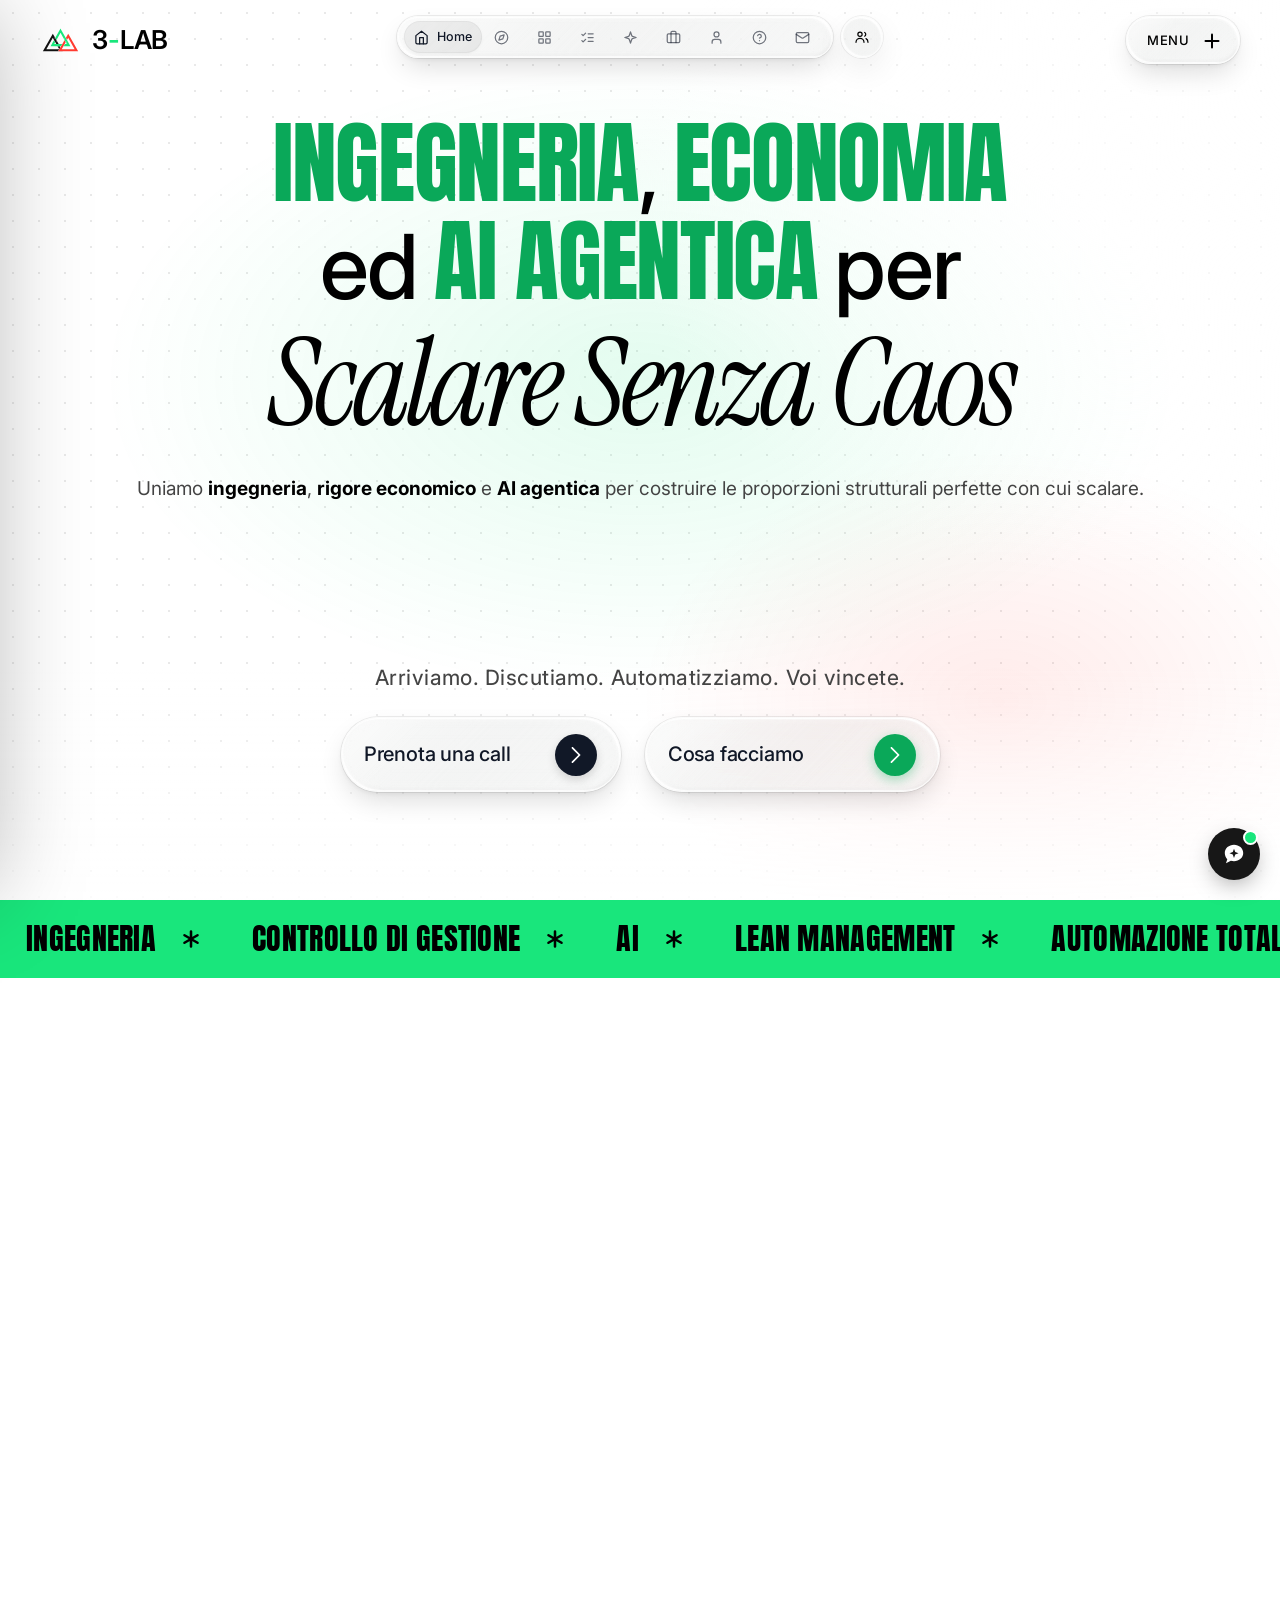
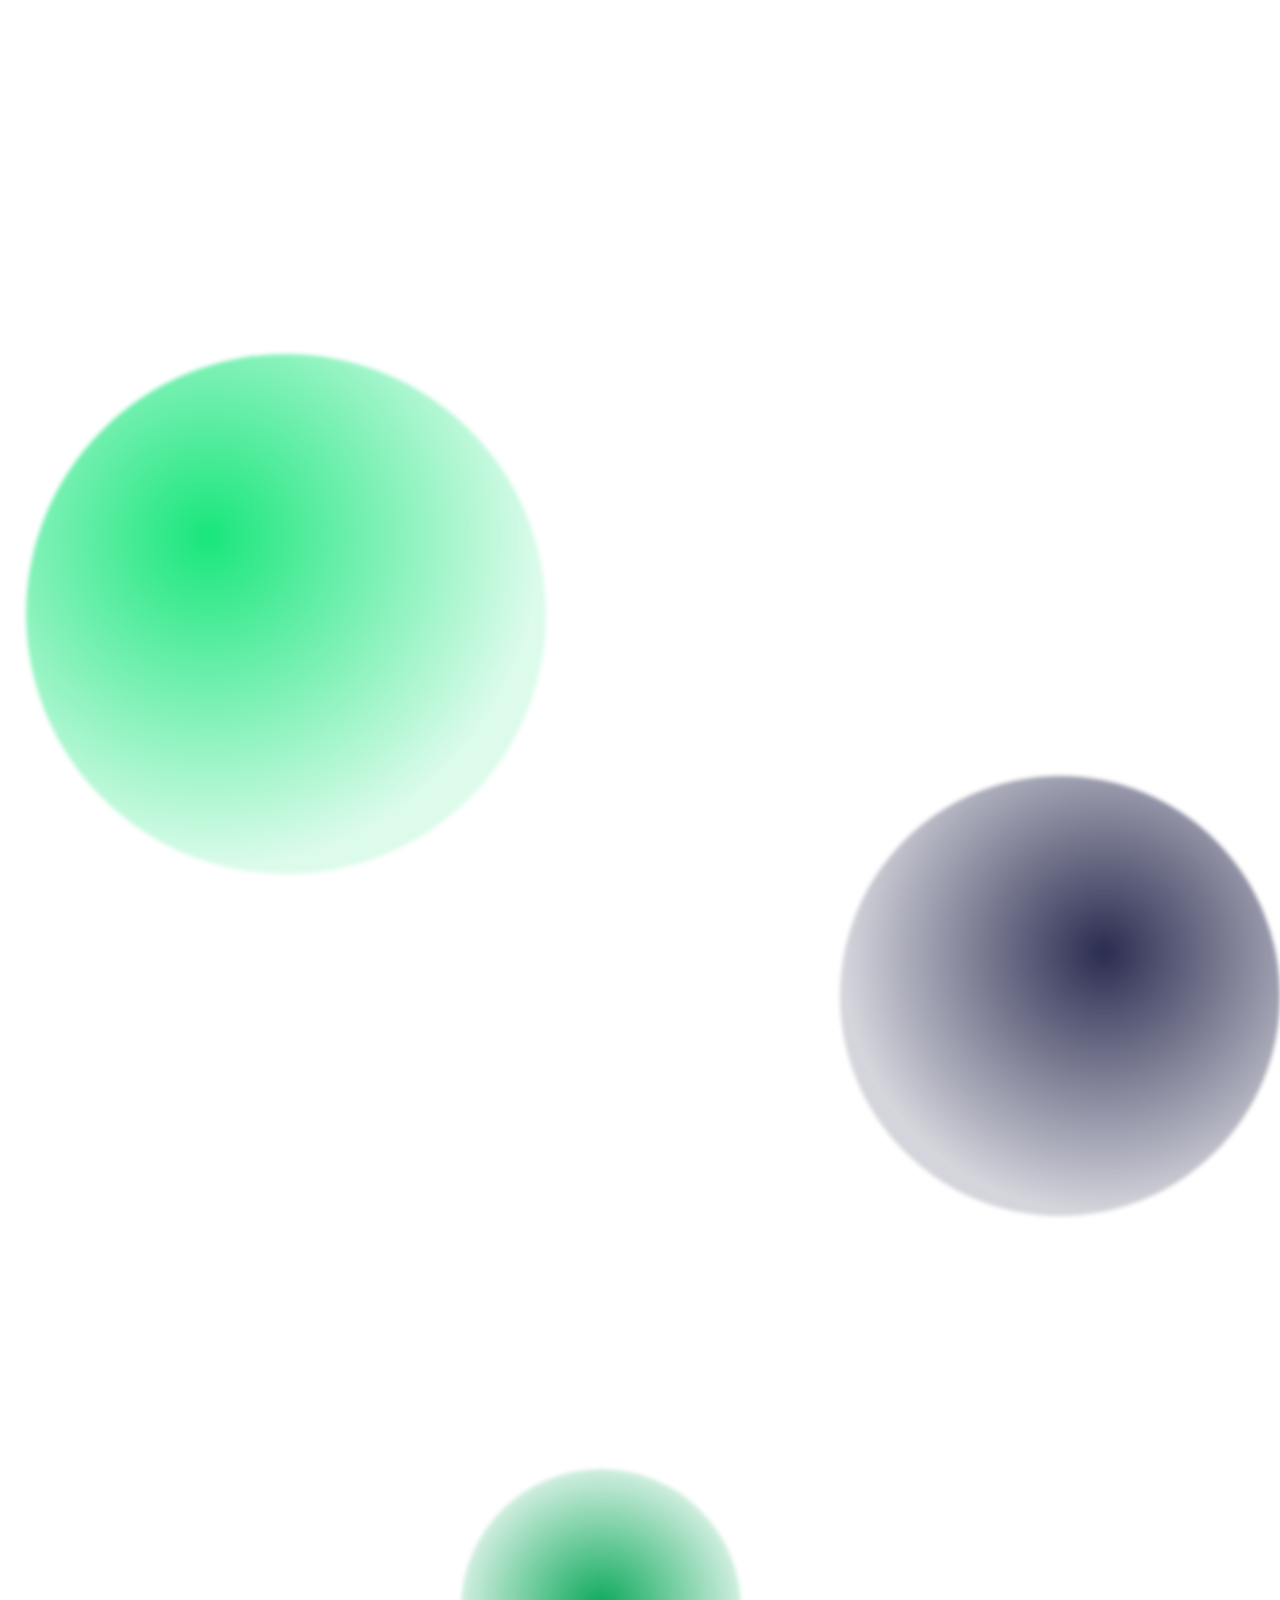
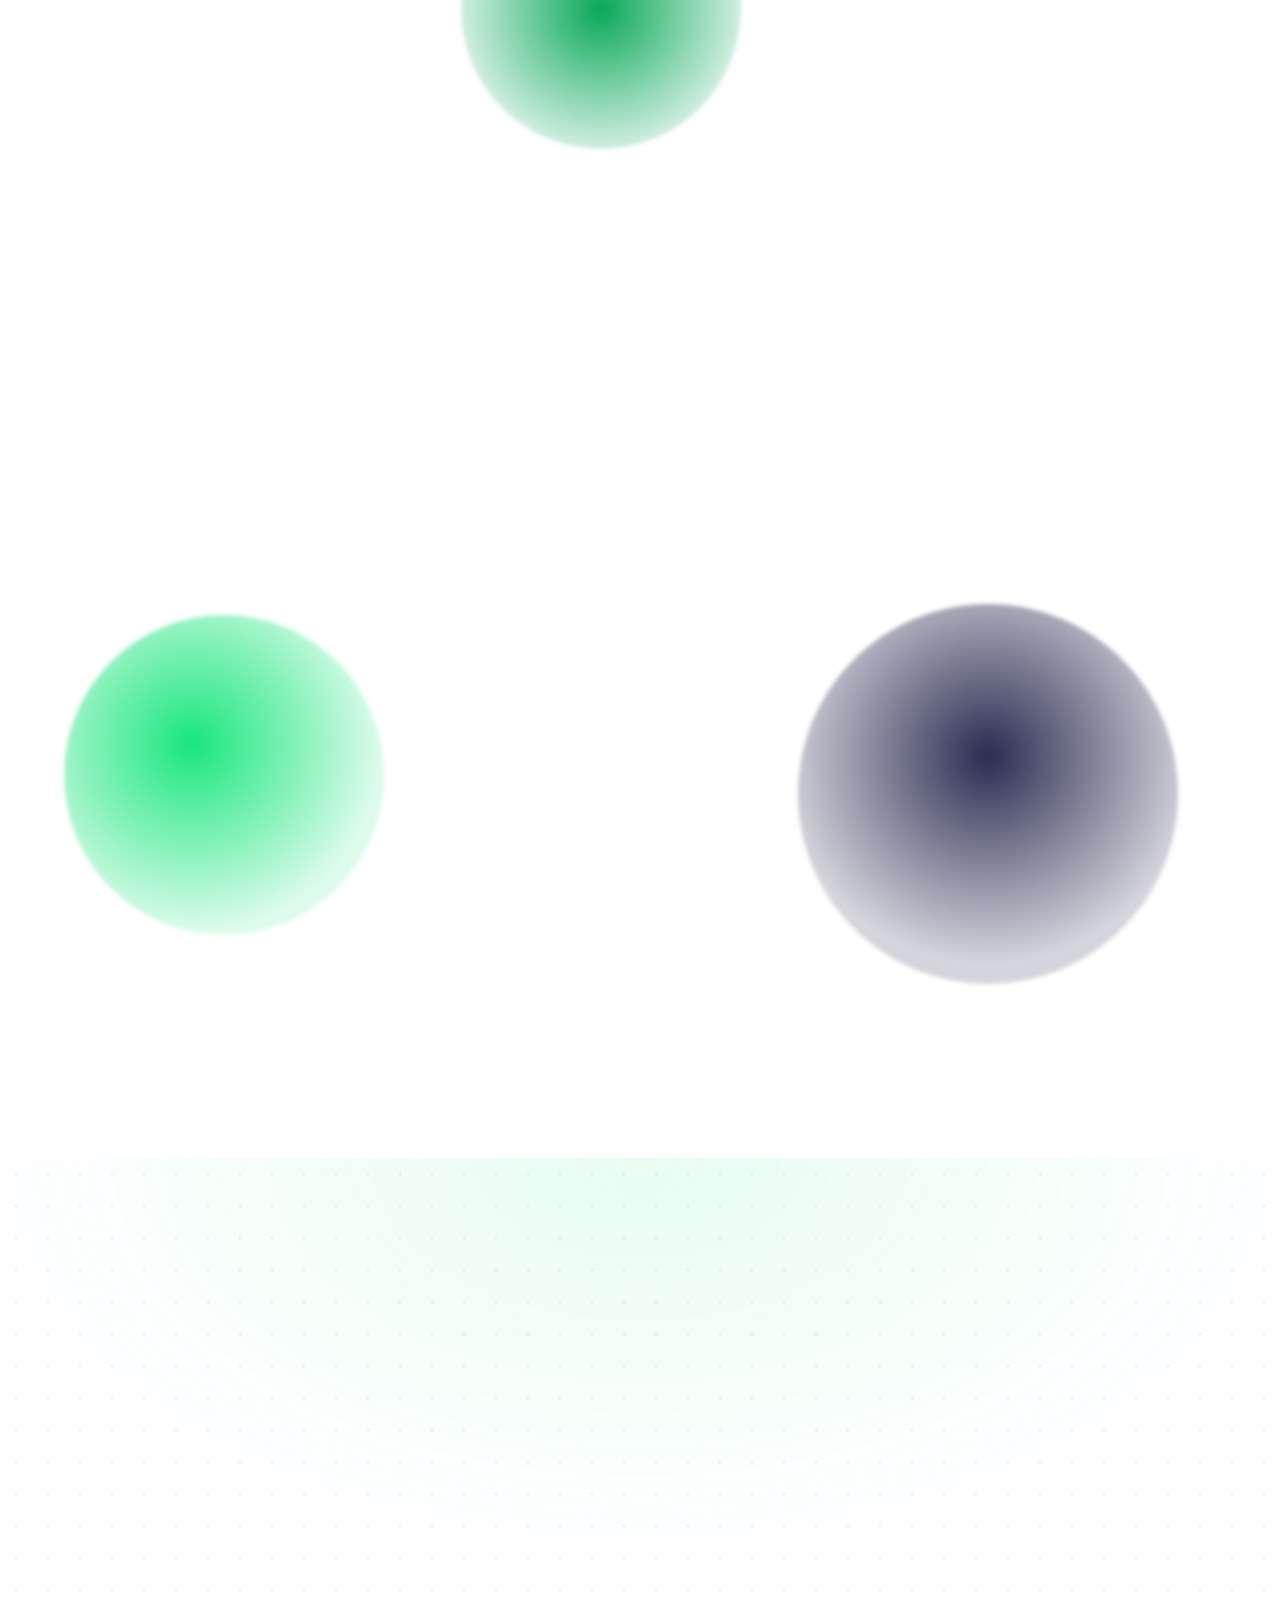
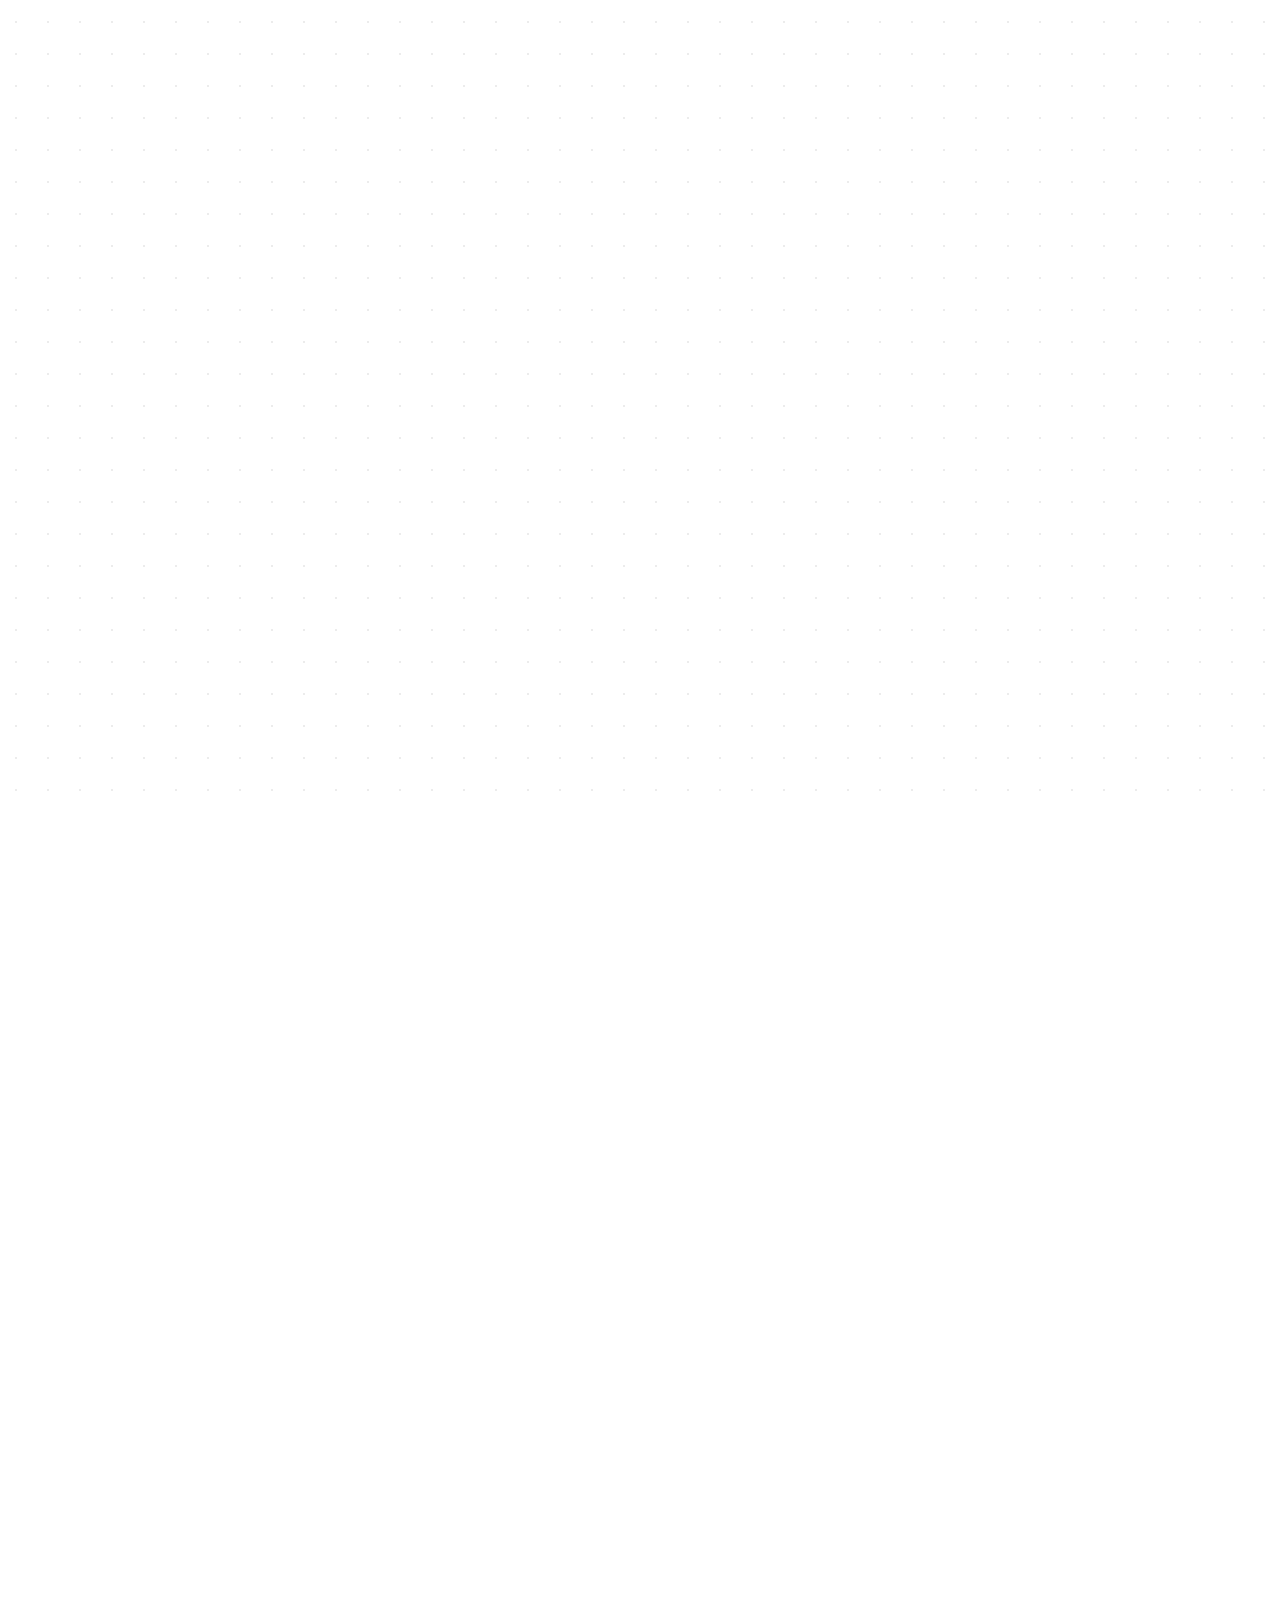
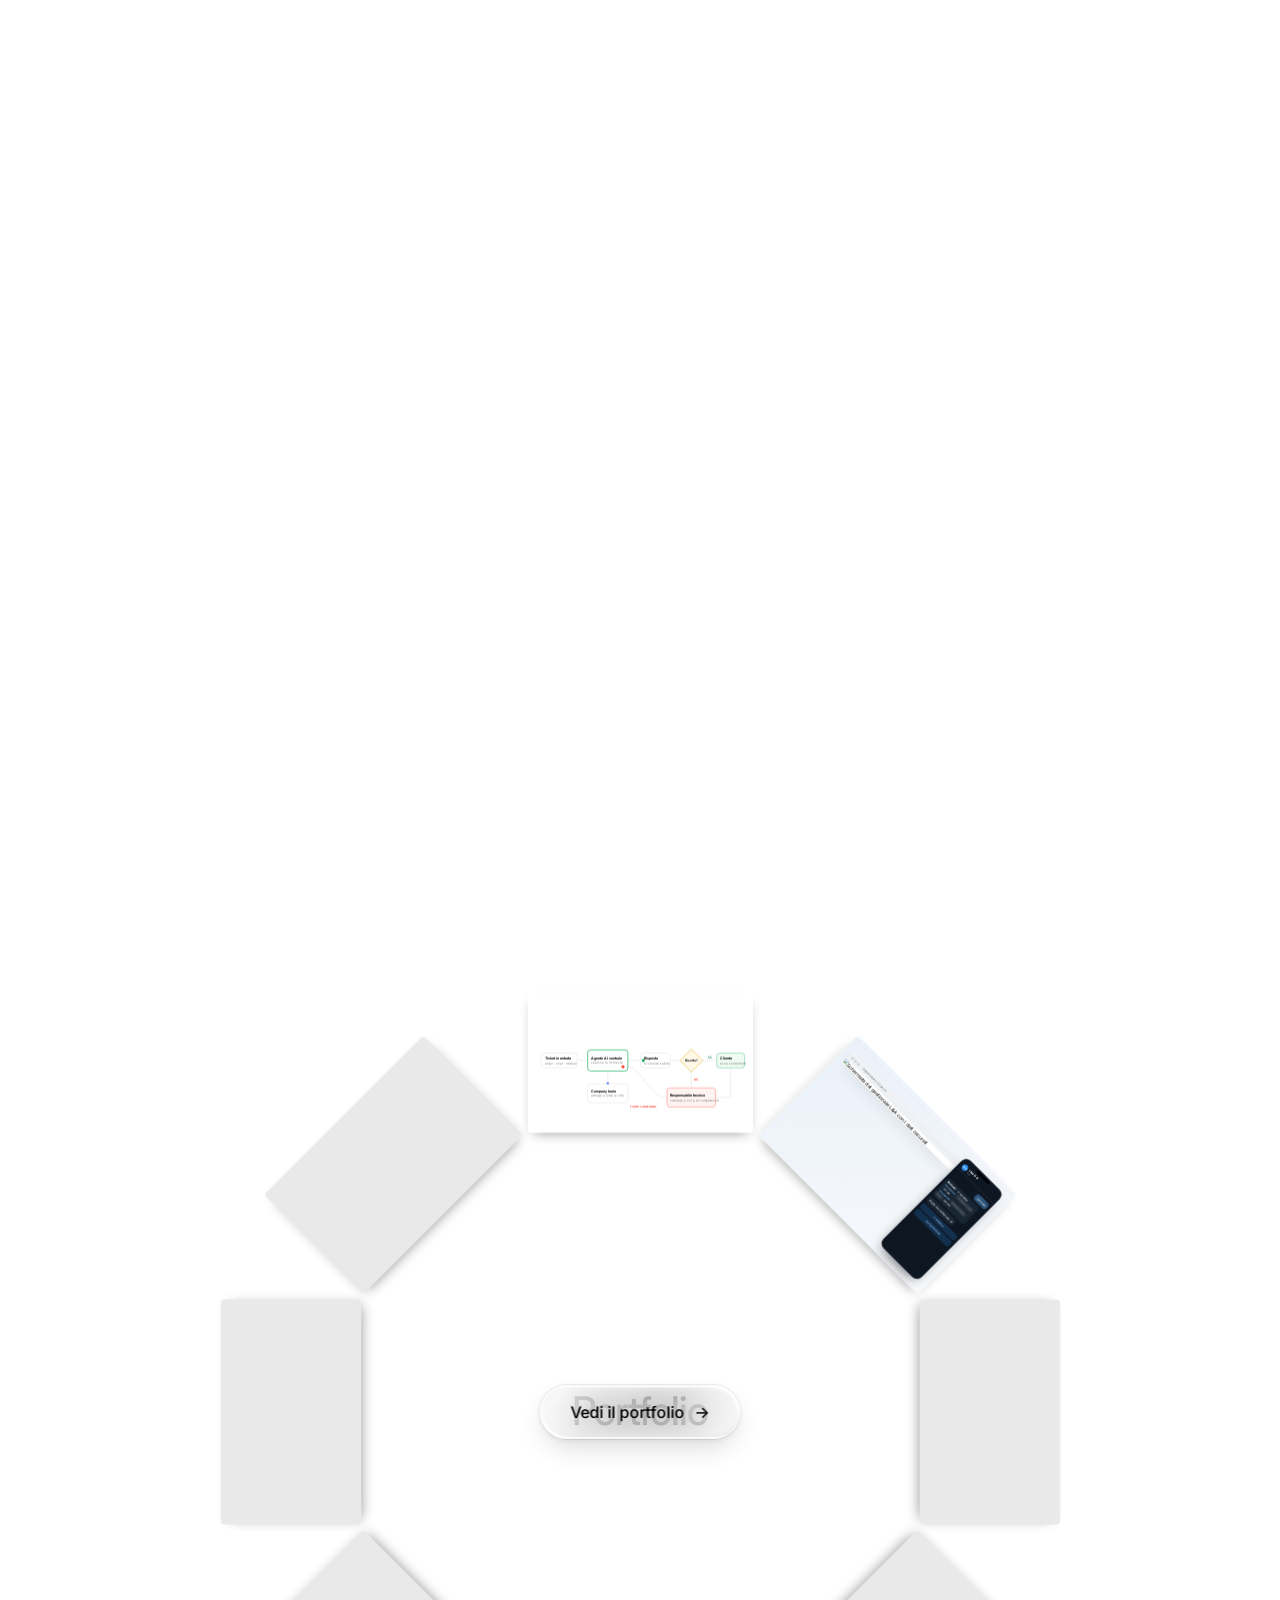
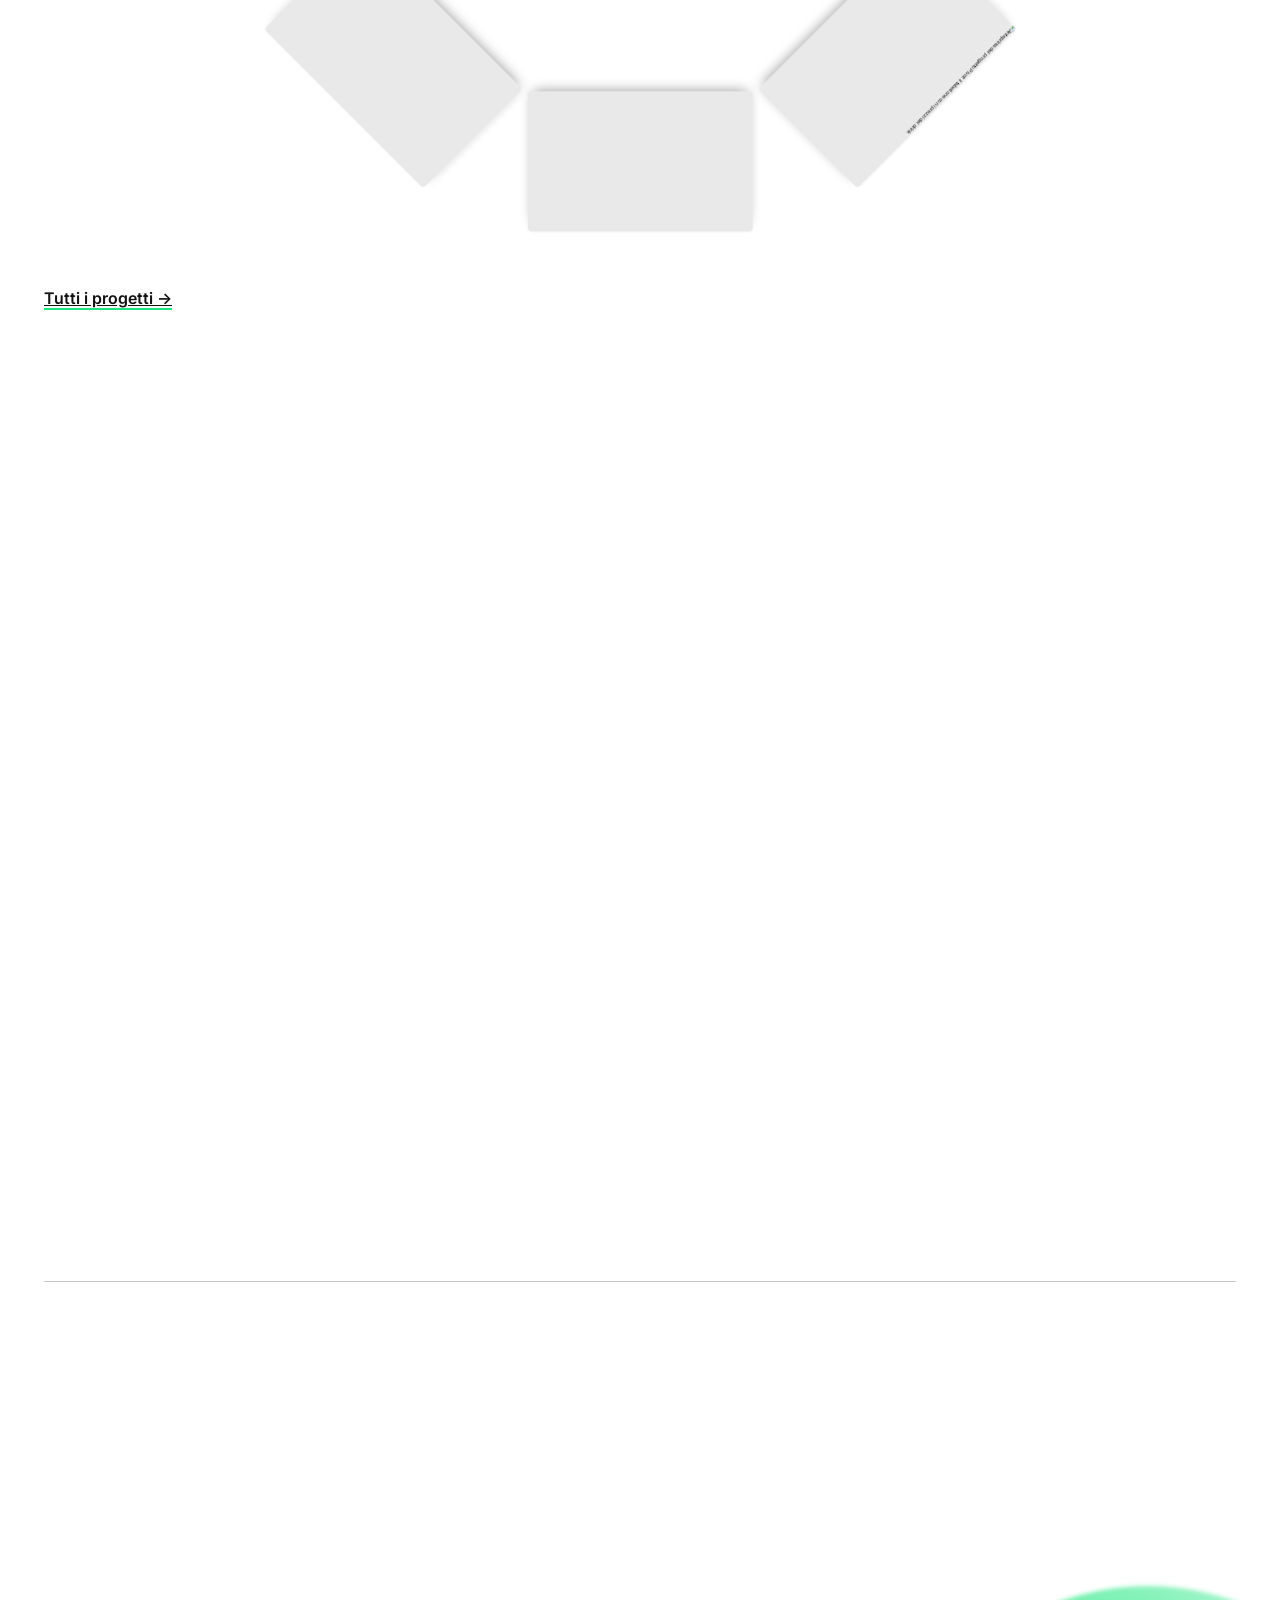
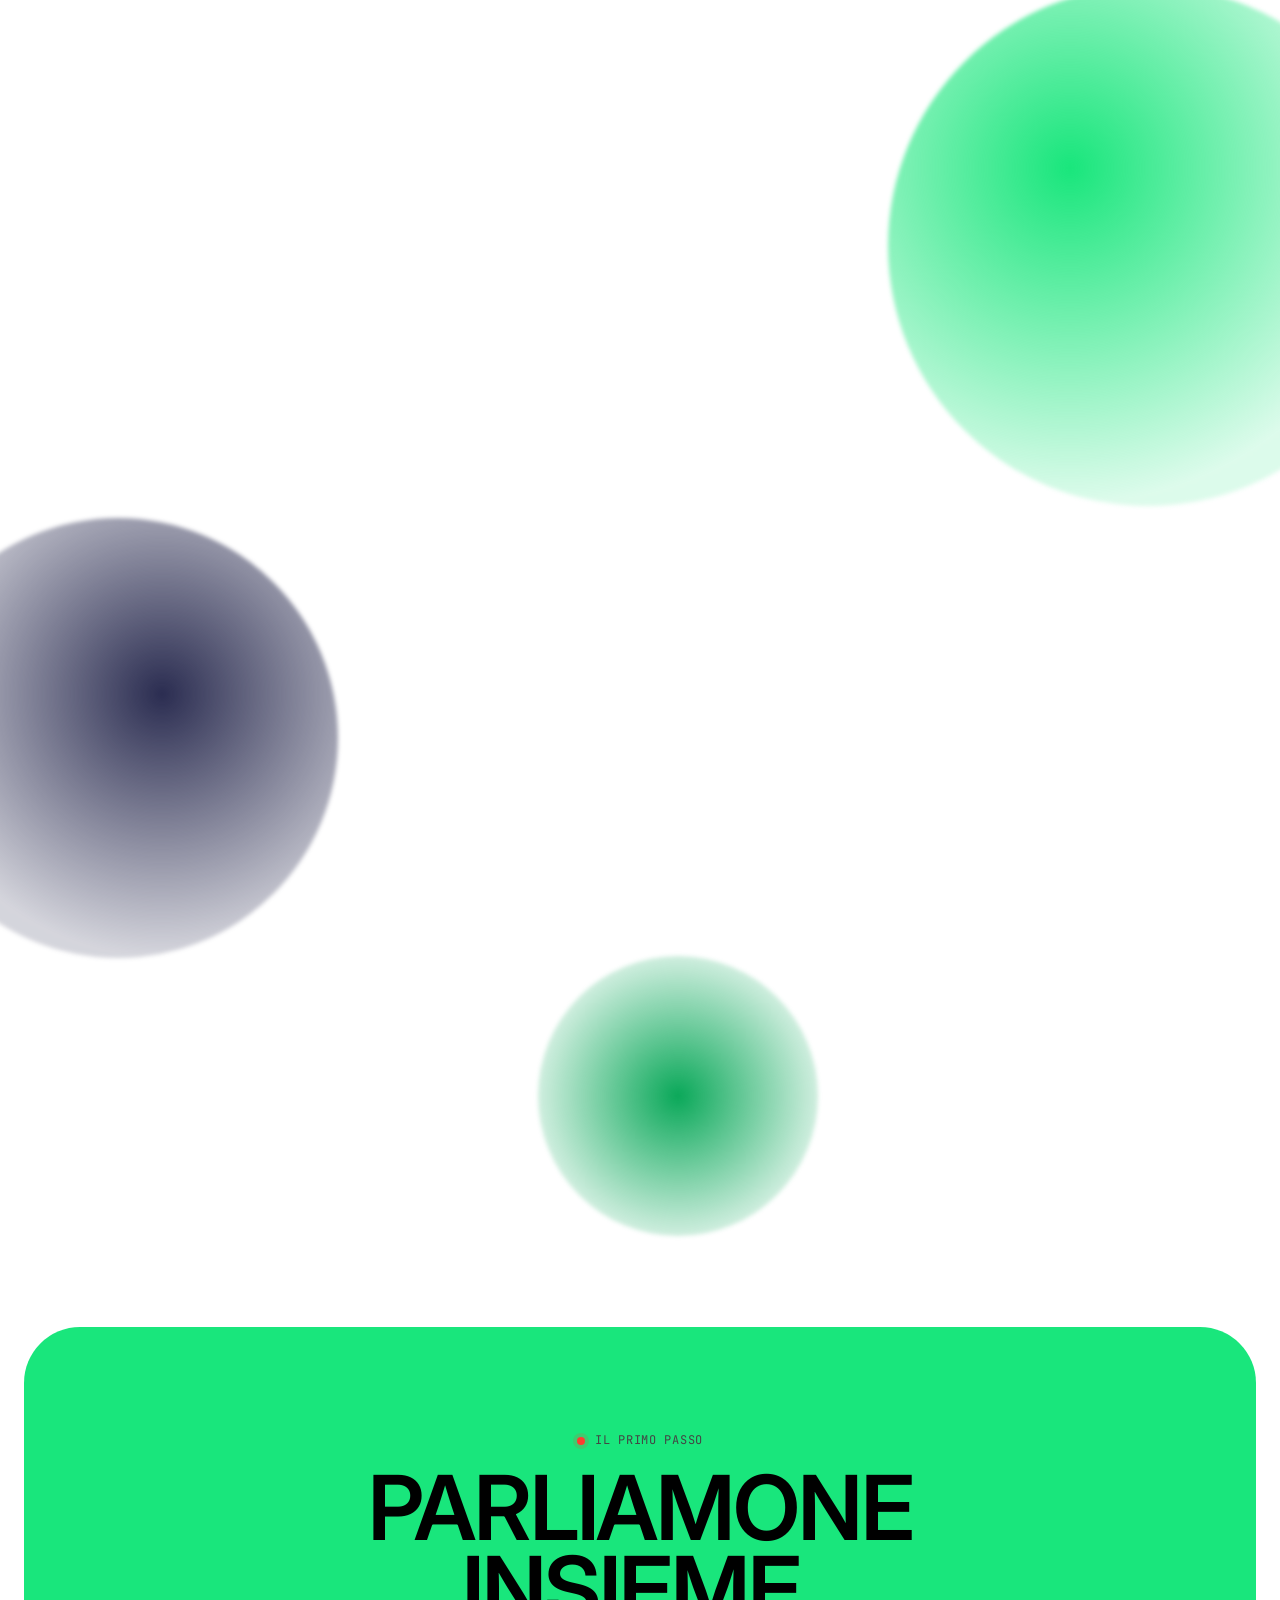
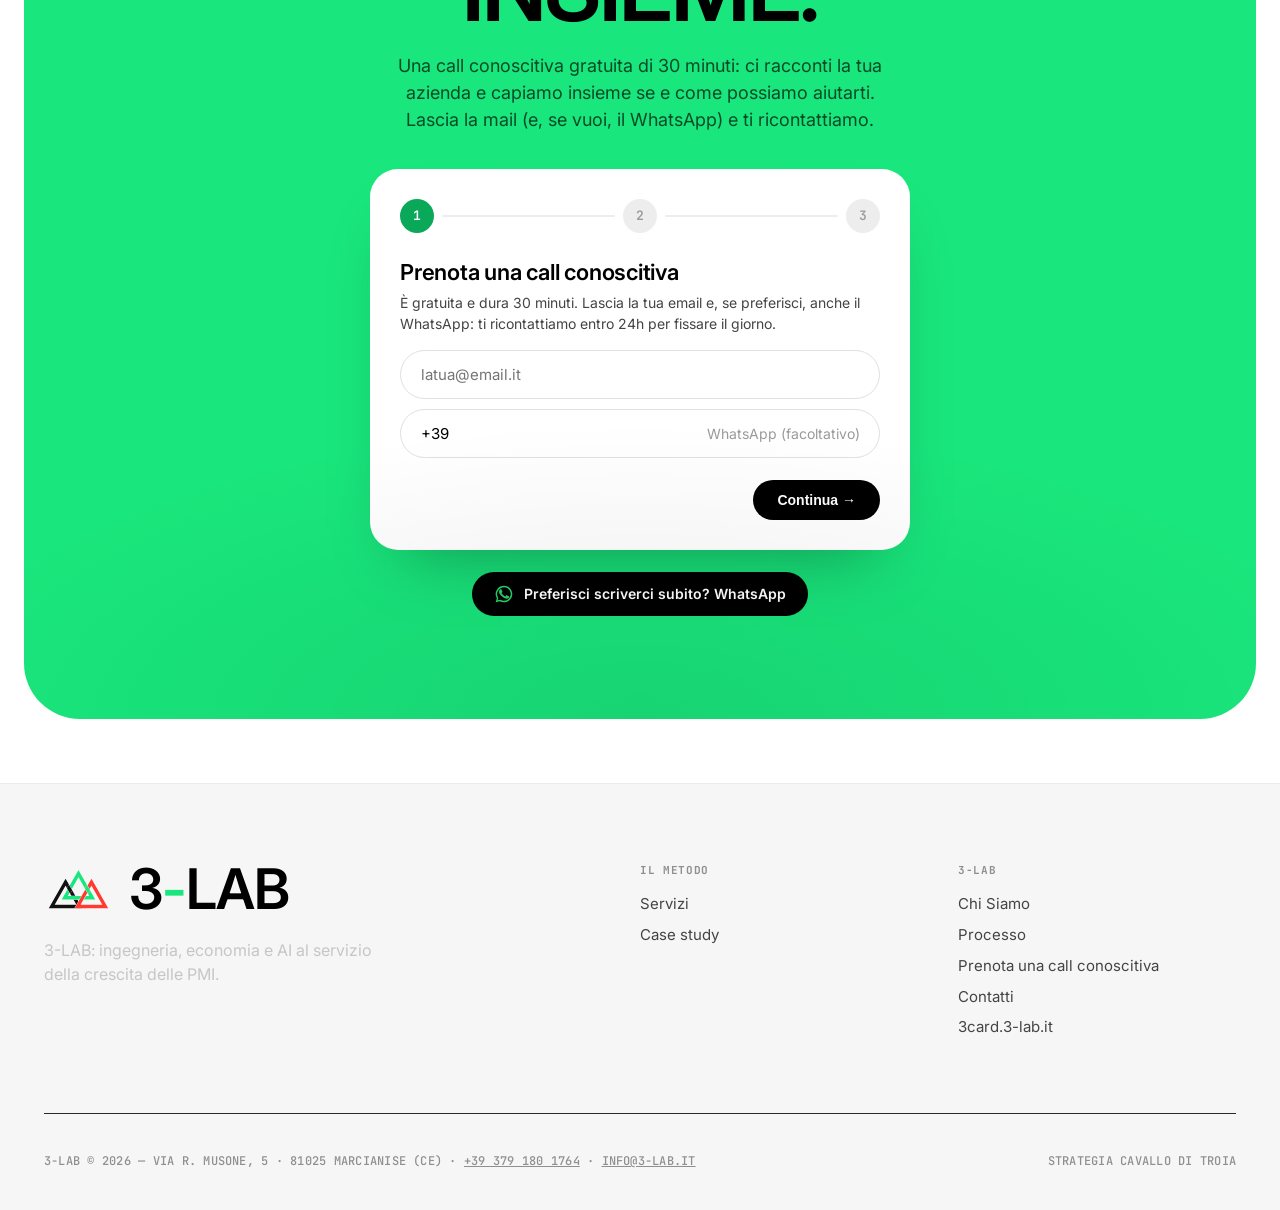
==== commit 983fd7b2: "Video dei siti più lenti, partono da capo solo se interi e centrali; spazio sotto il titolo dei case" ====
--- a/index.html
+++ b/index.html
@@ -3194,7 +3194,7 @@
     if(playing>=0&&vids[playing]){vids[playing].pause();vids[playing].currentTime=0;}
     playing=n;
     const v=n>=0?vids[n]:null;
-    if(v&&!reduce){v.currentTime=0;v.playbackRate=+v.dataset.rate||1;v.play().catch(()=>{});}
+    if(v&&!reduce){v.currentTime=0;v.playbackRate=(+v.dataset.rate||1)*0.5;v.play().catch(()=>{});}
   }
   function draw(){
     frame=visible?requestAnimationFrame(draw):0;
